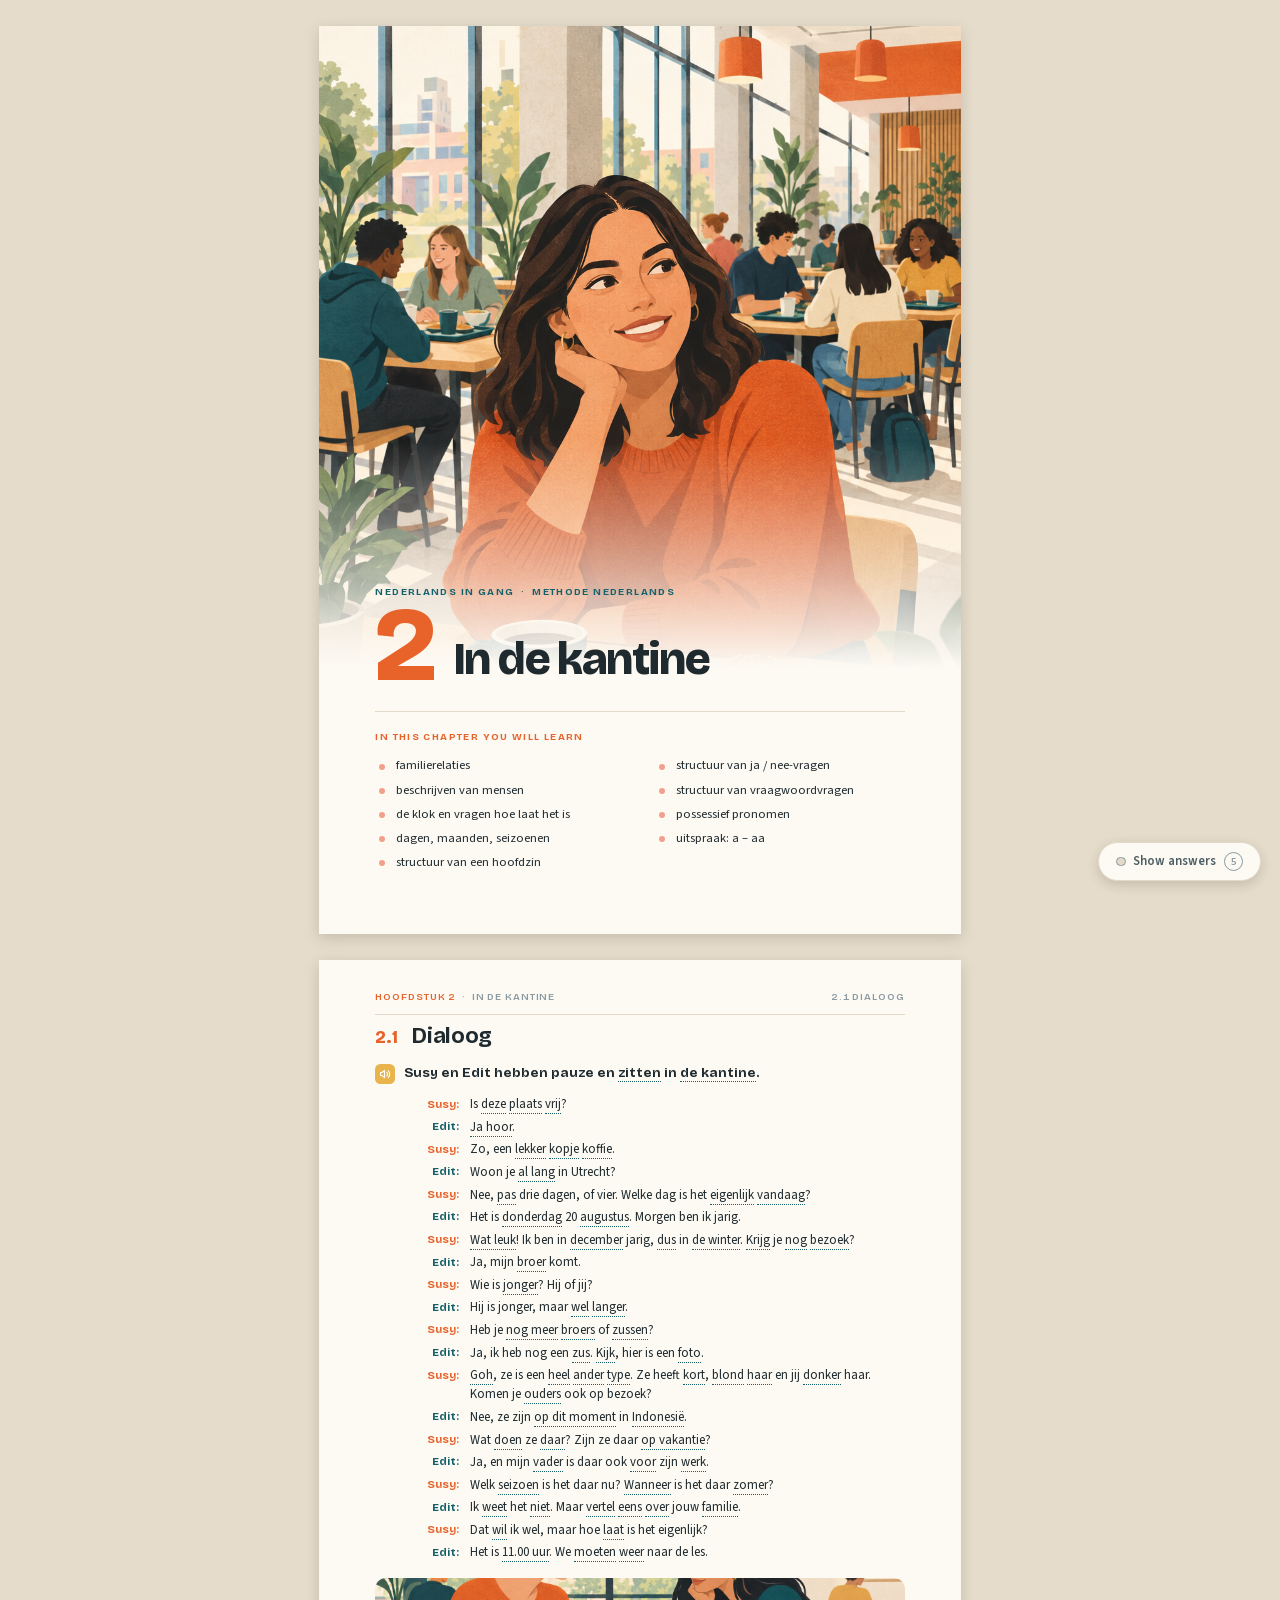
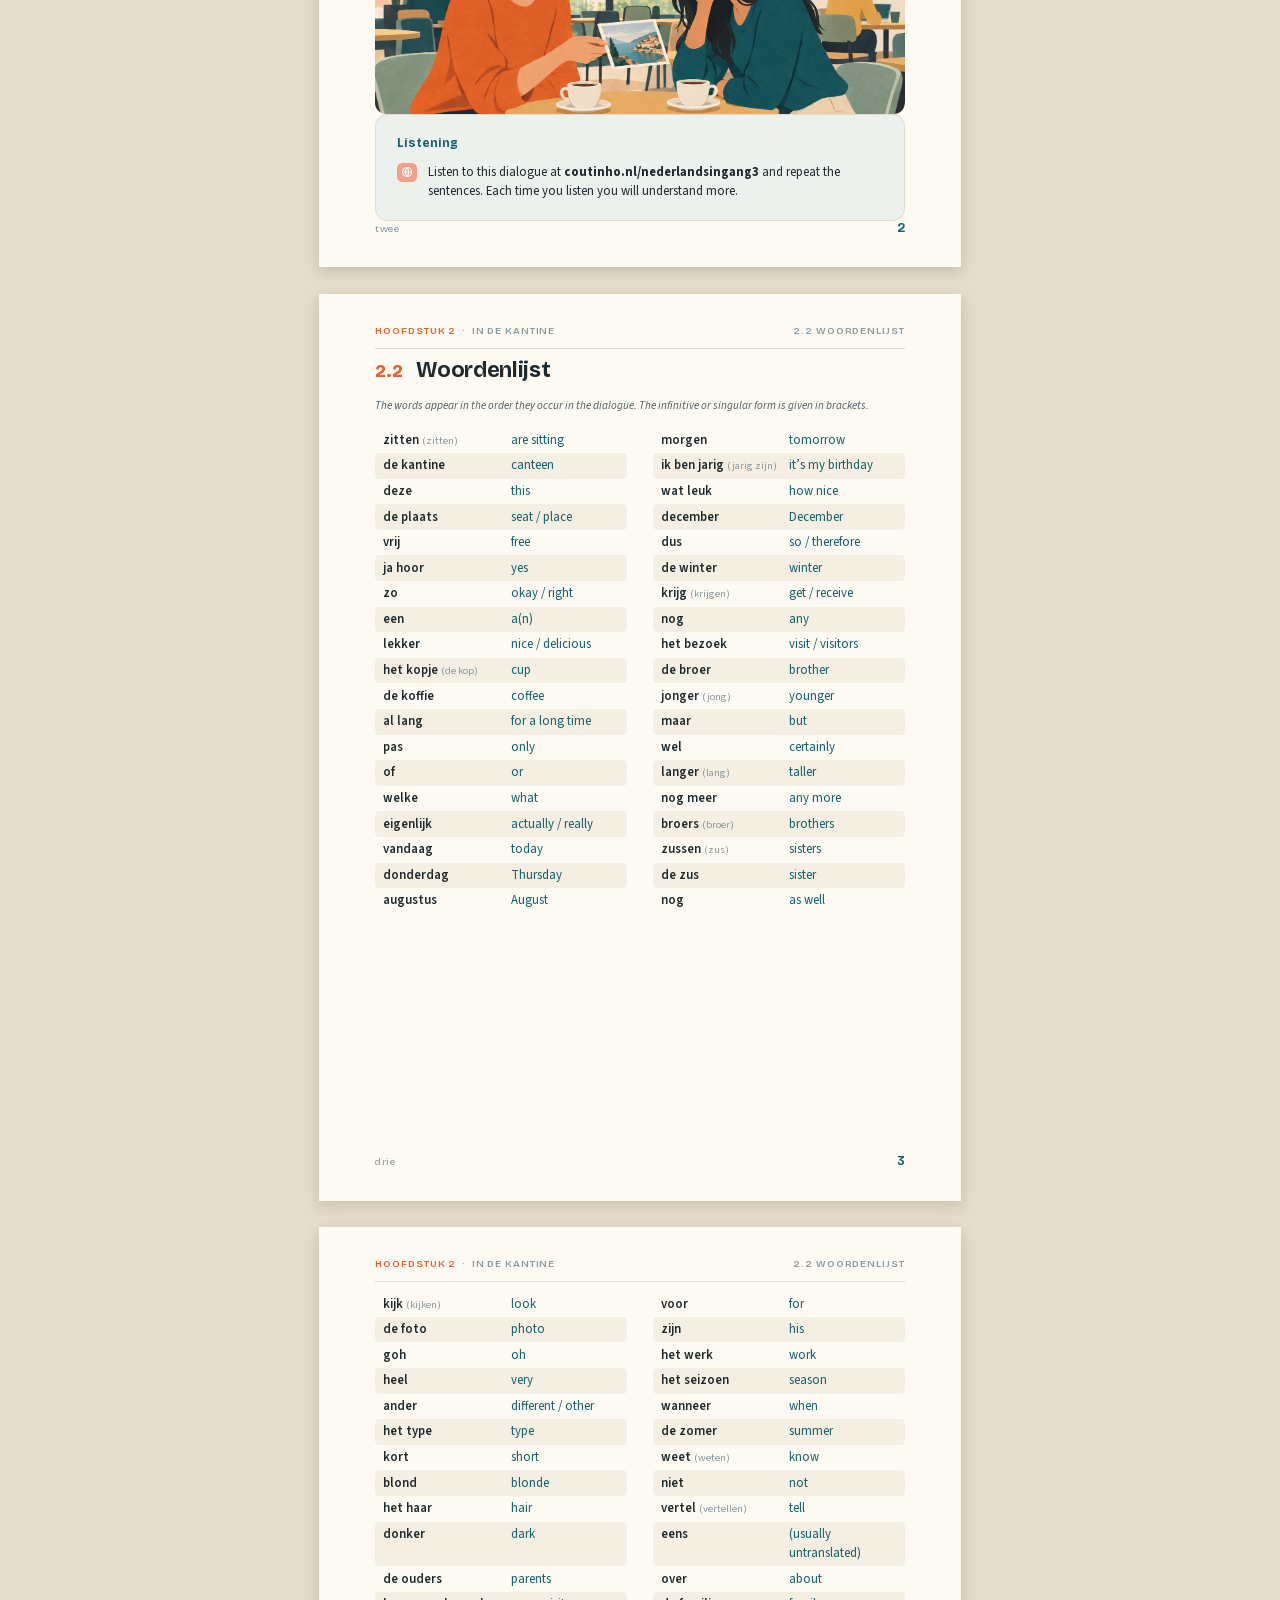
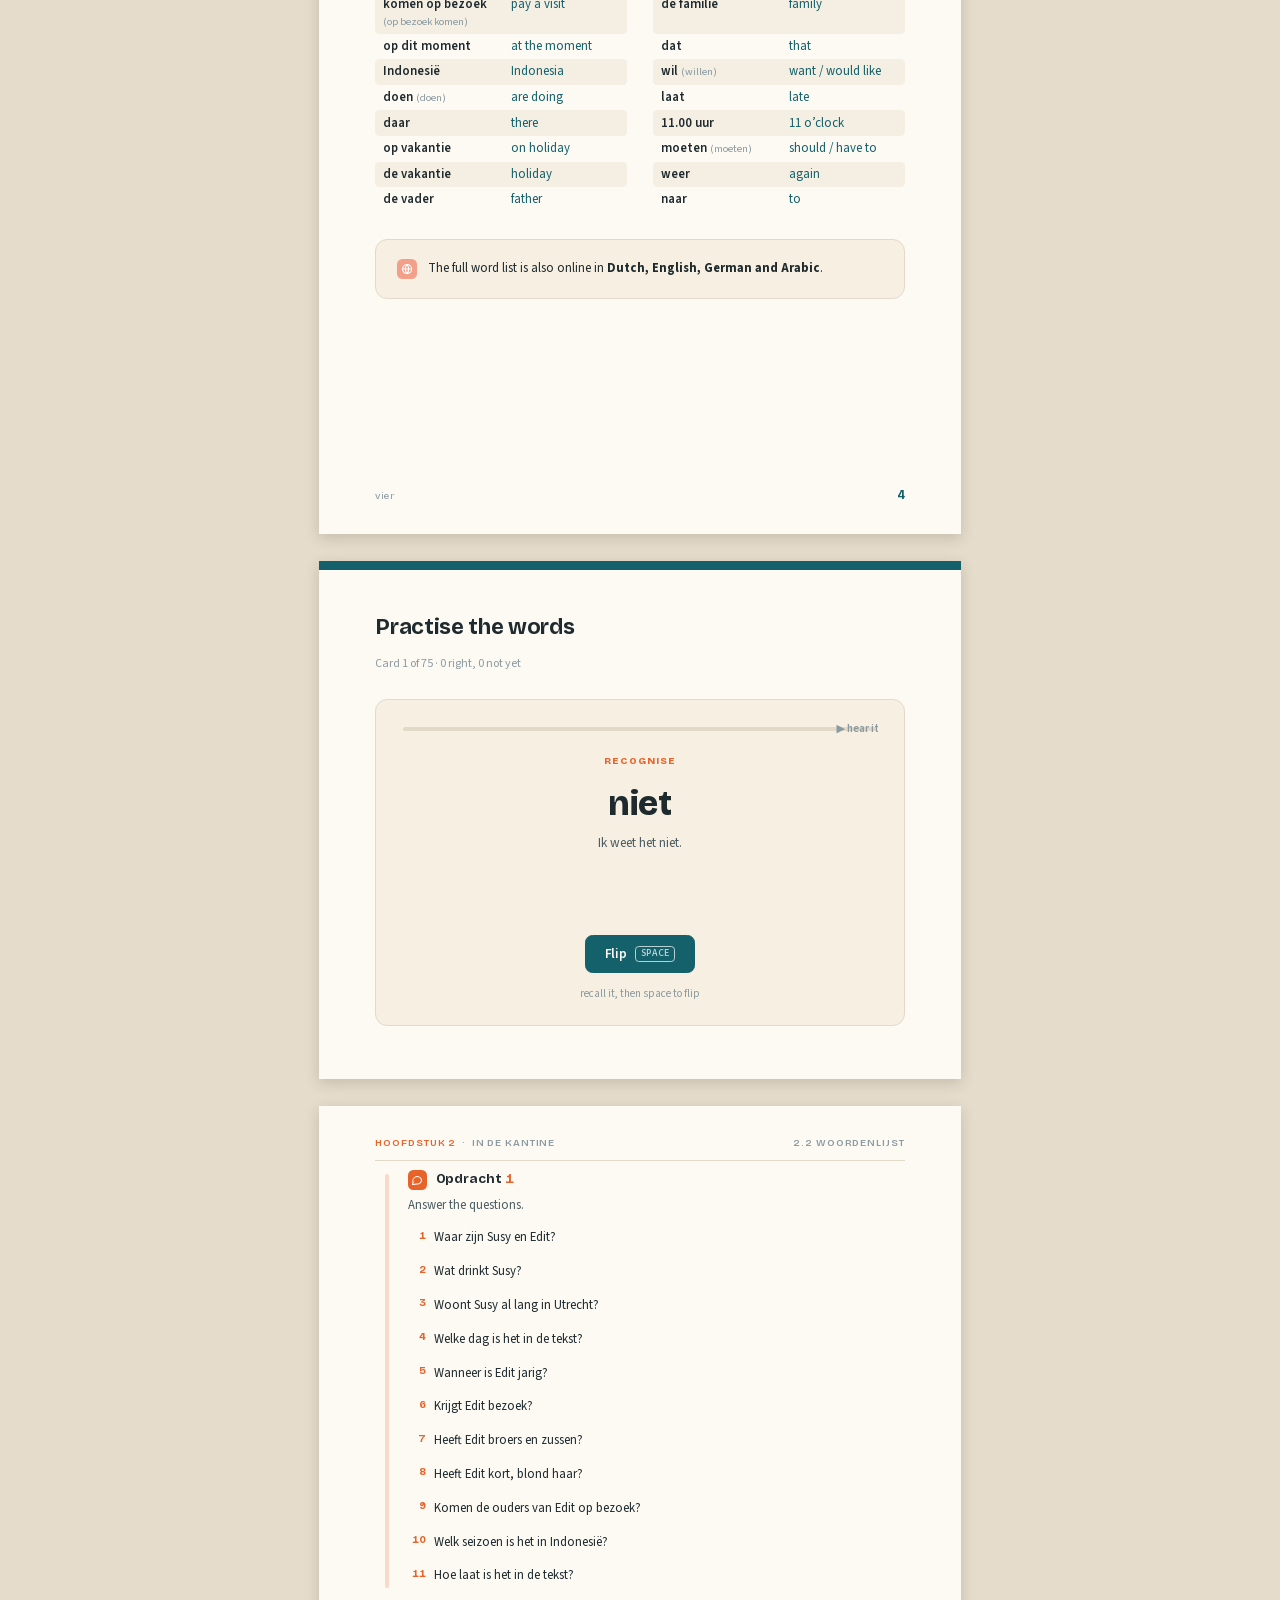
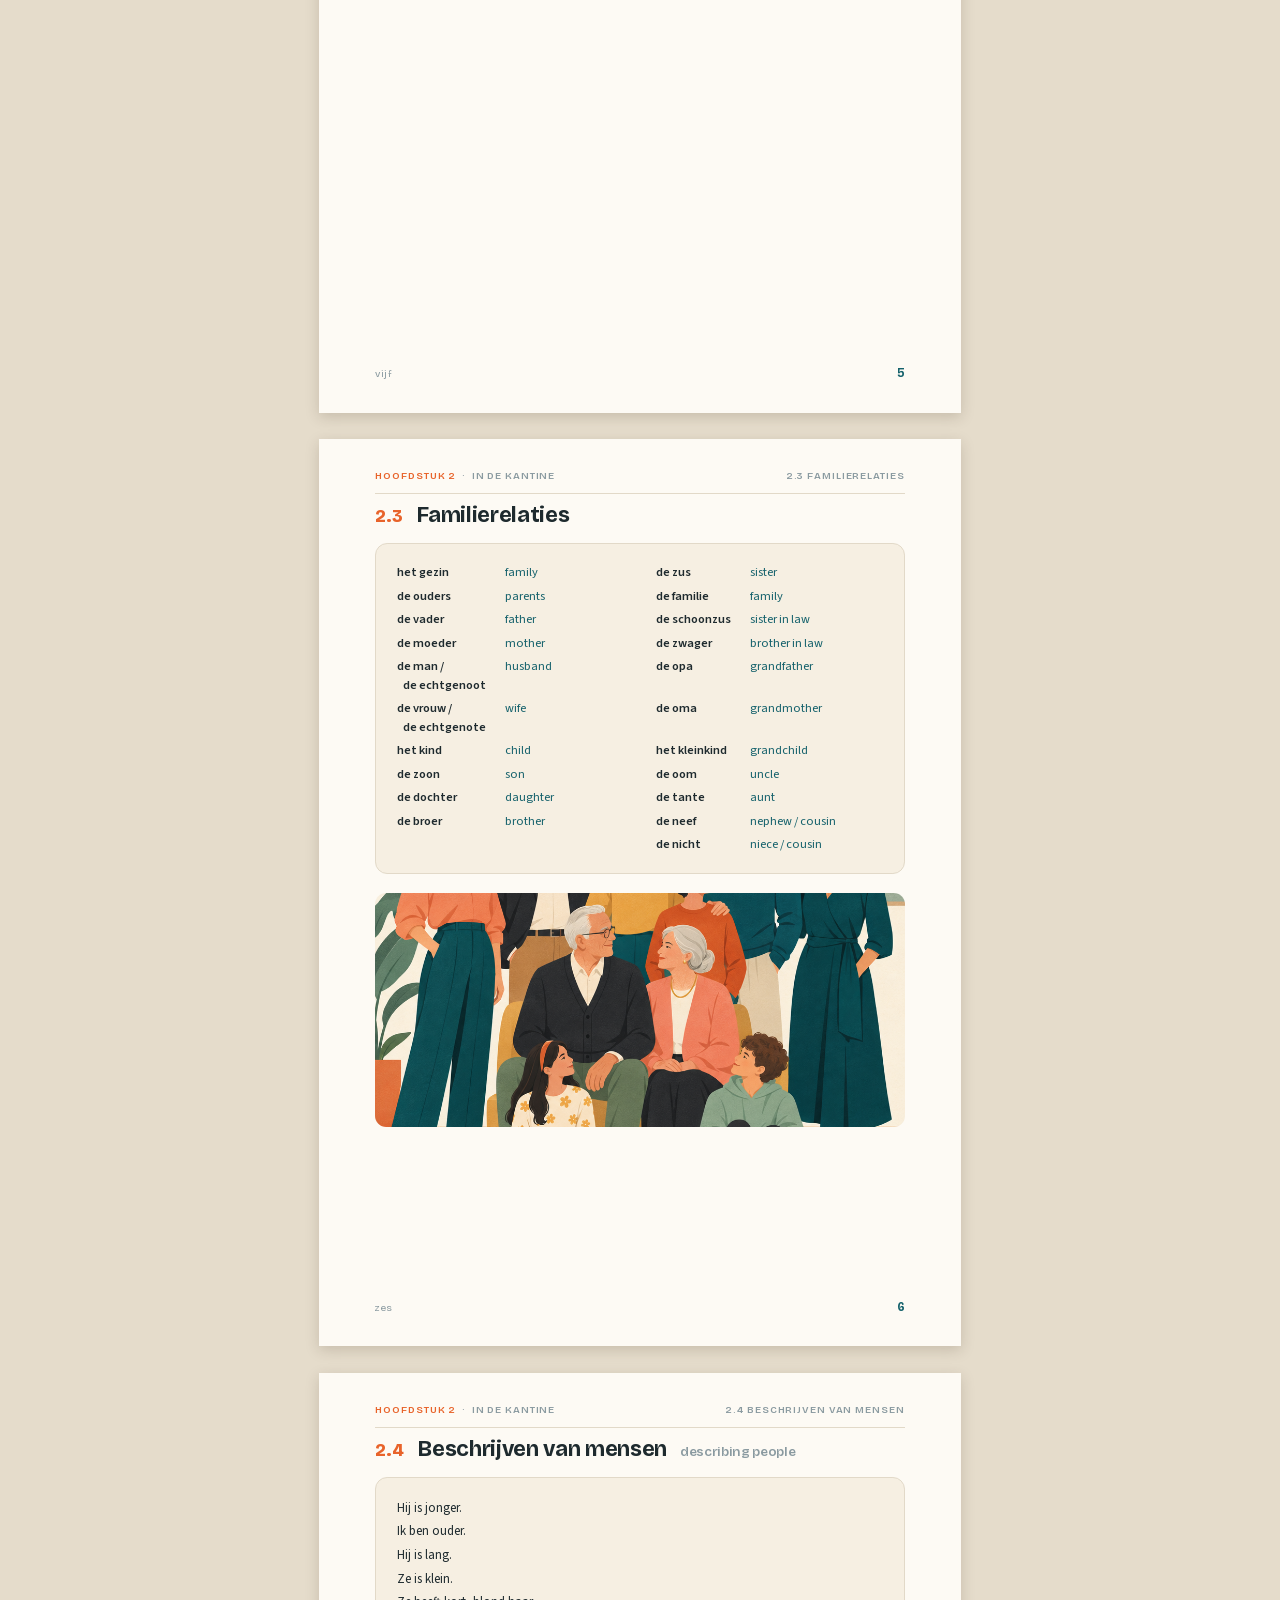
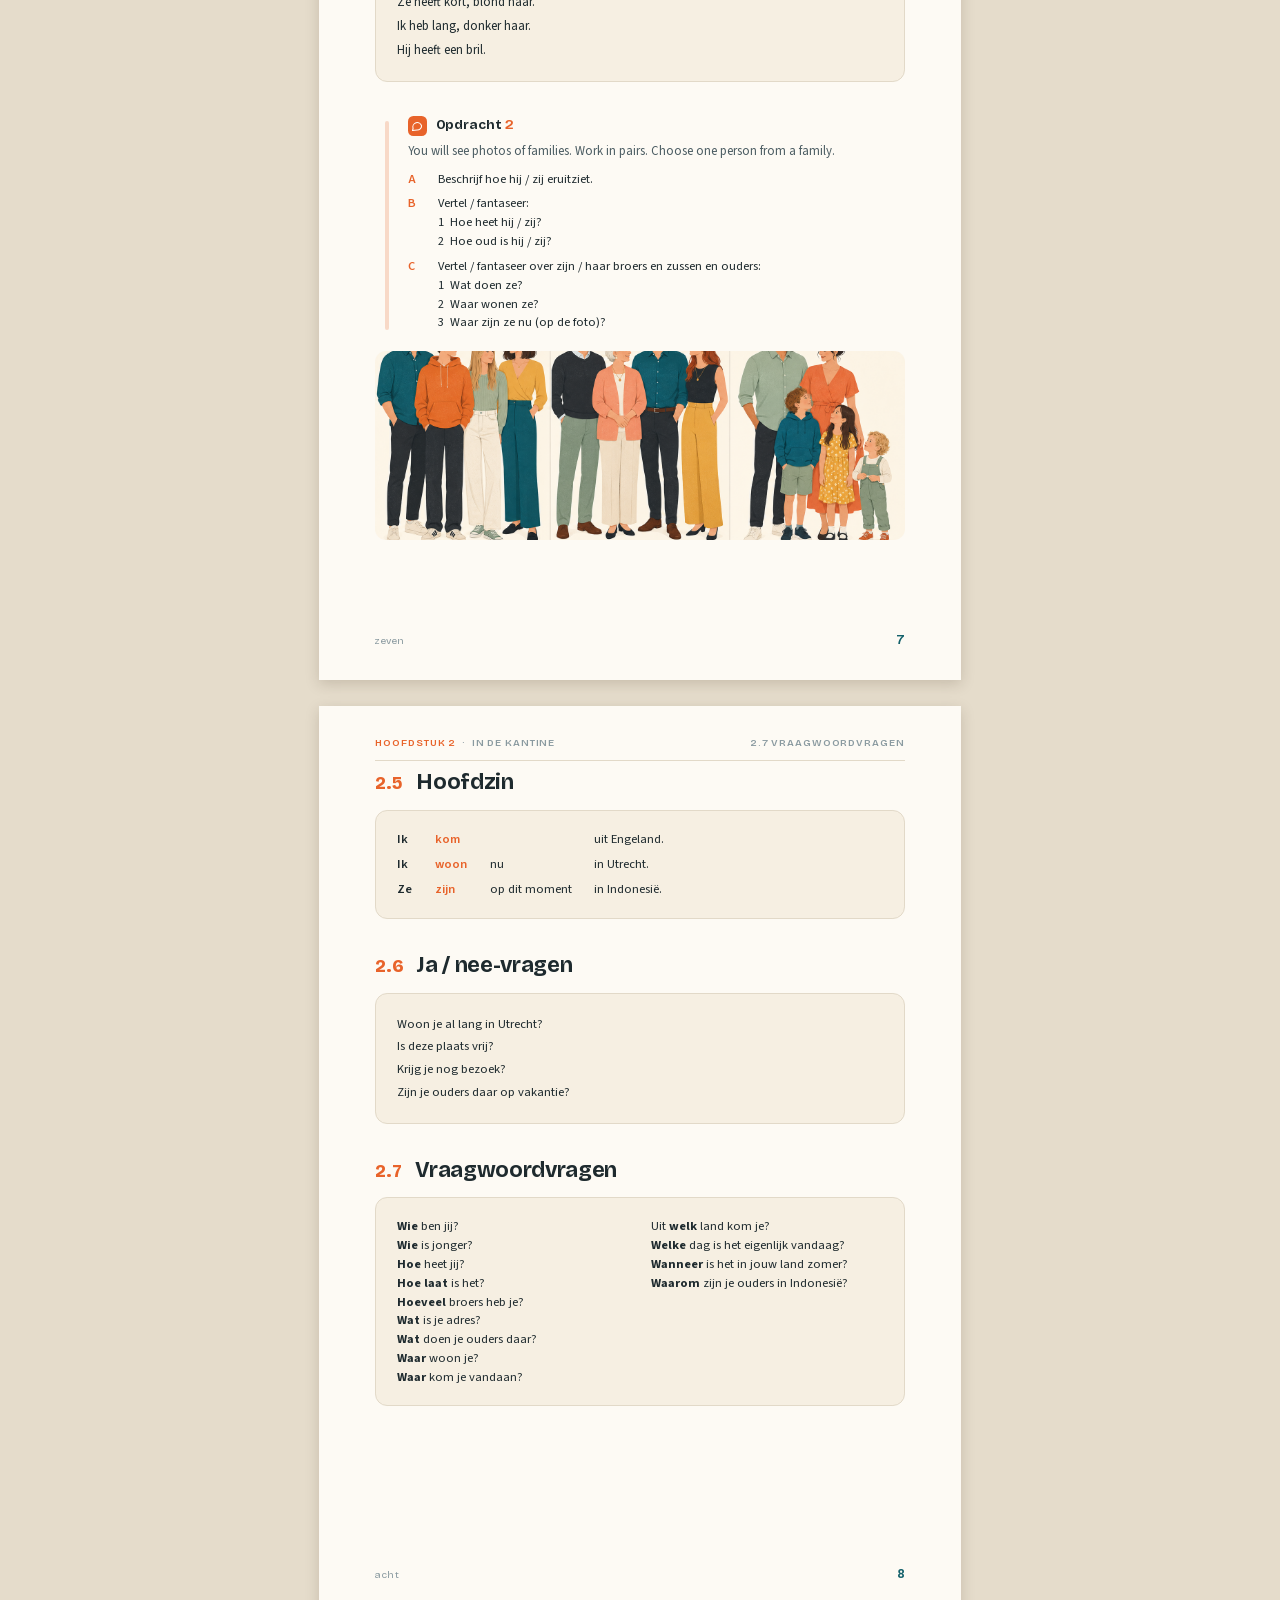
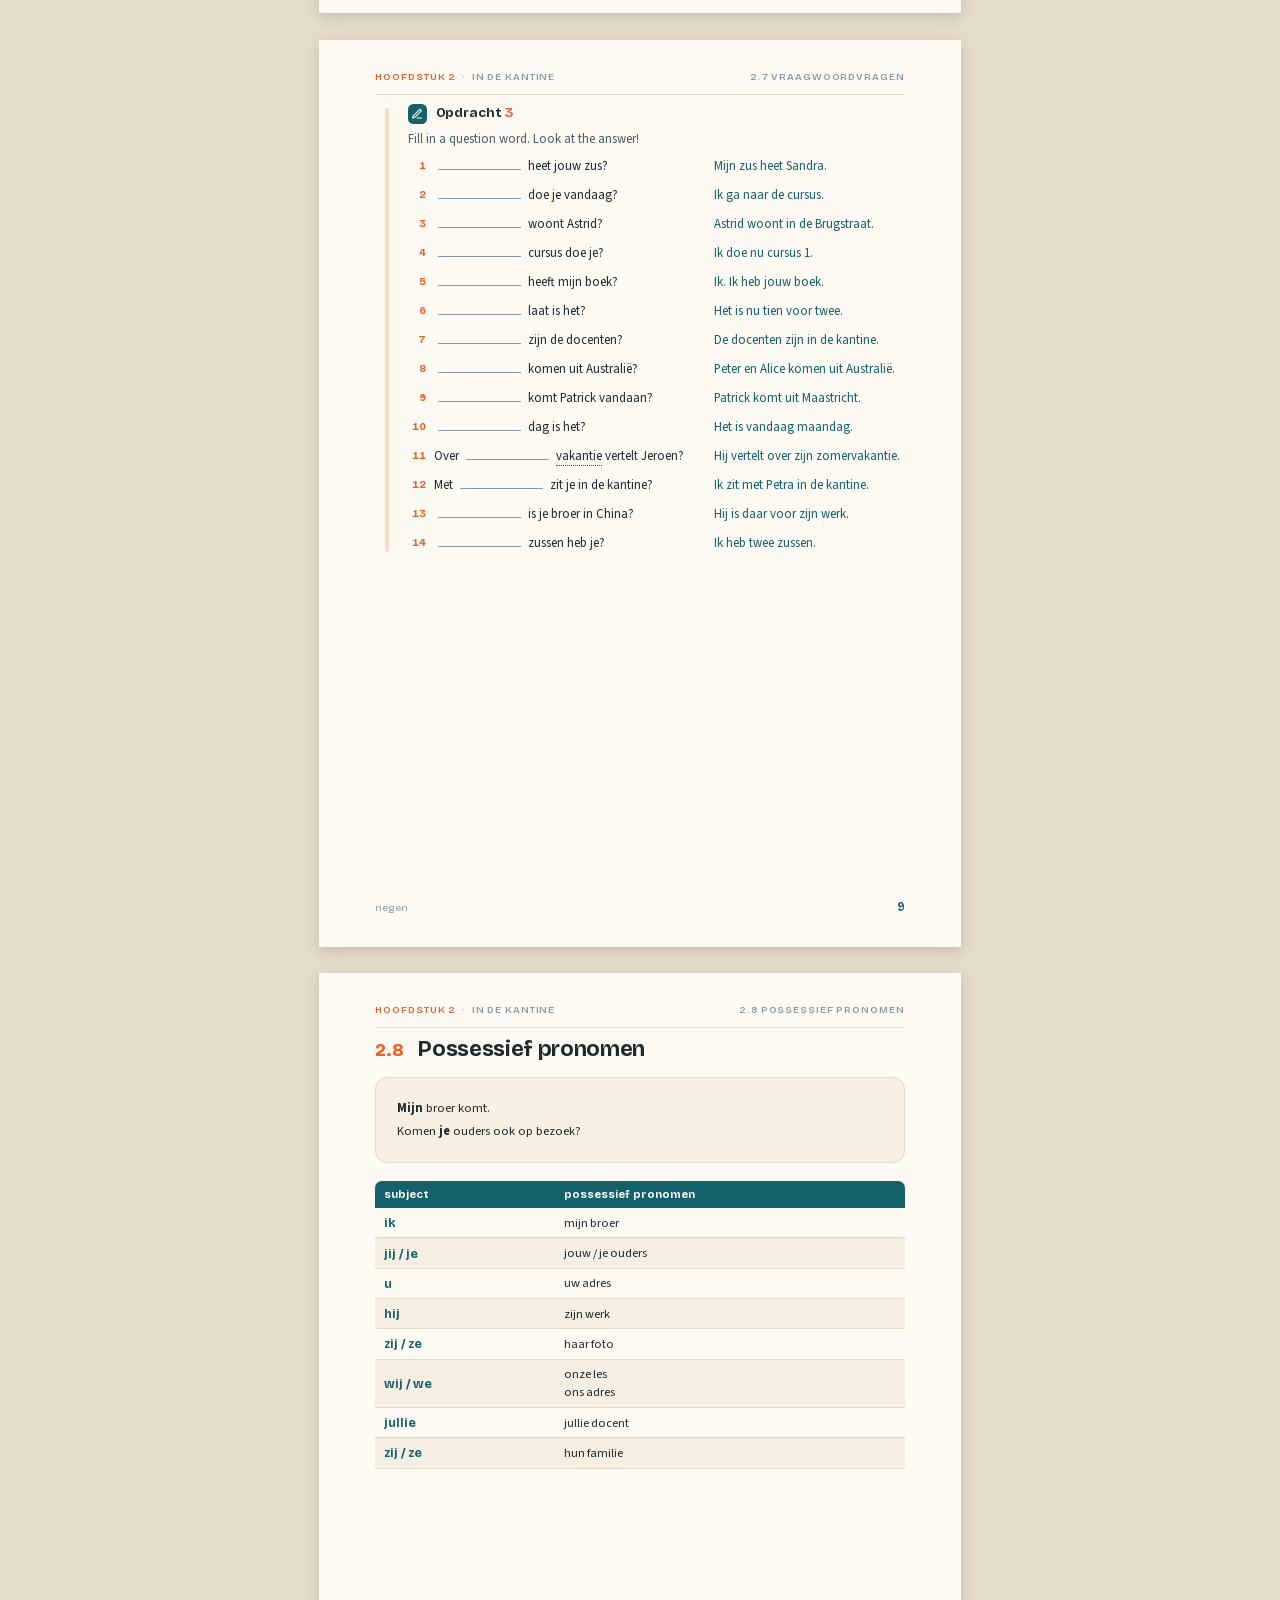
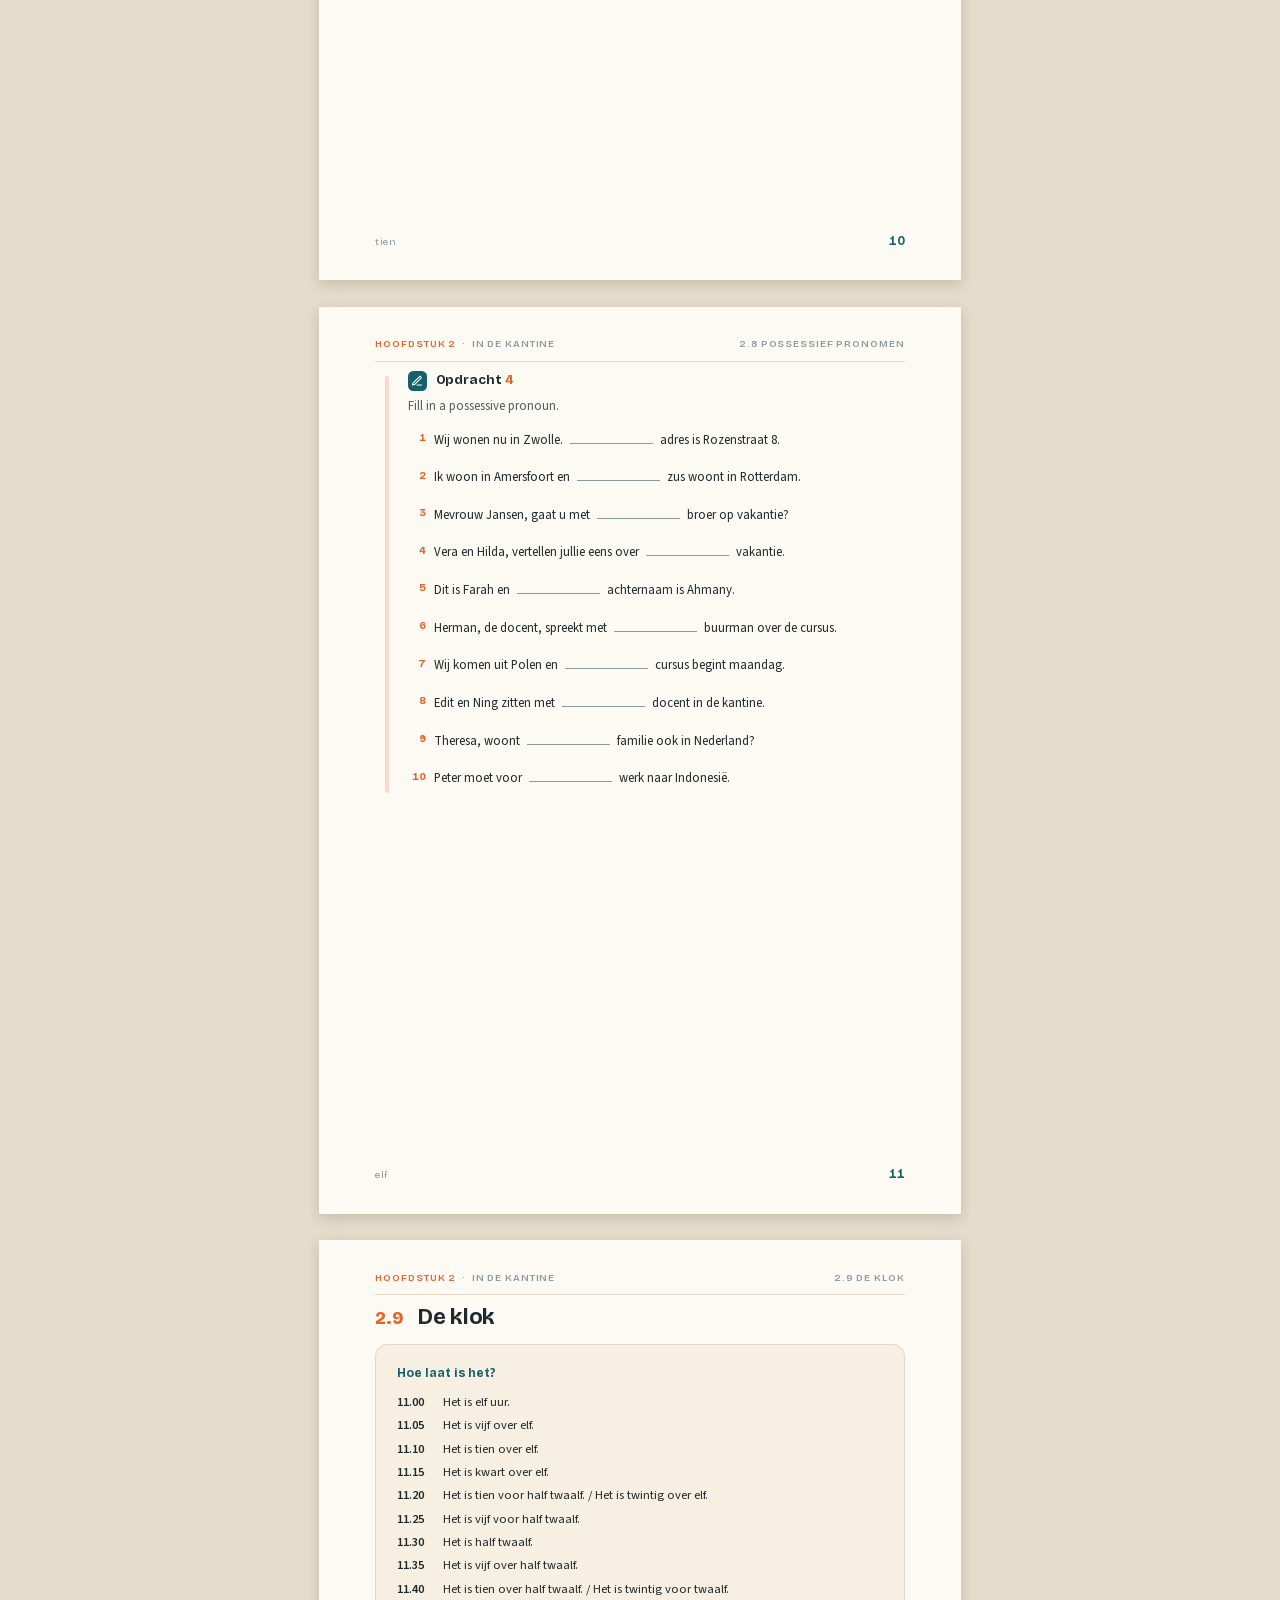
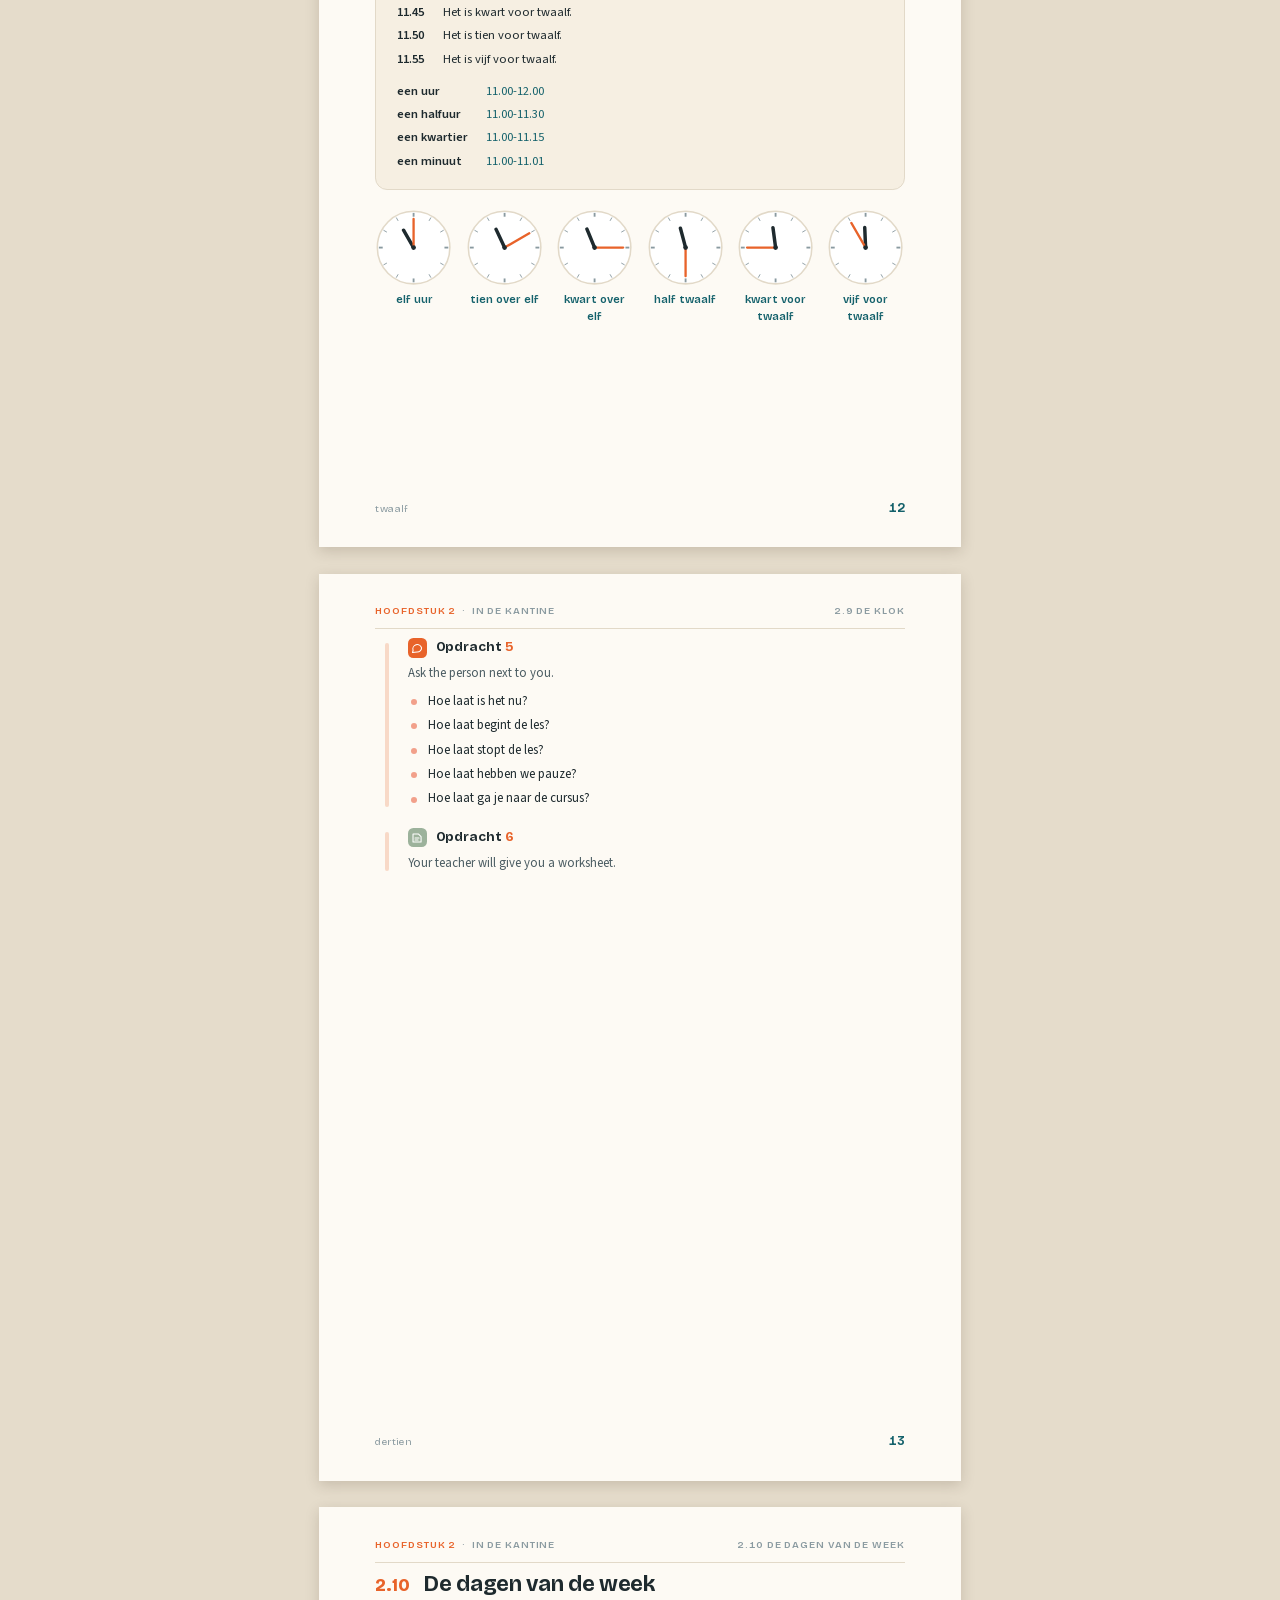
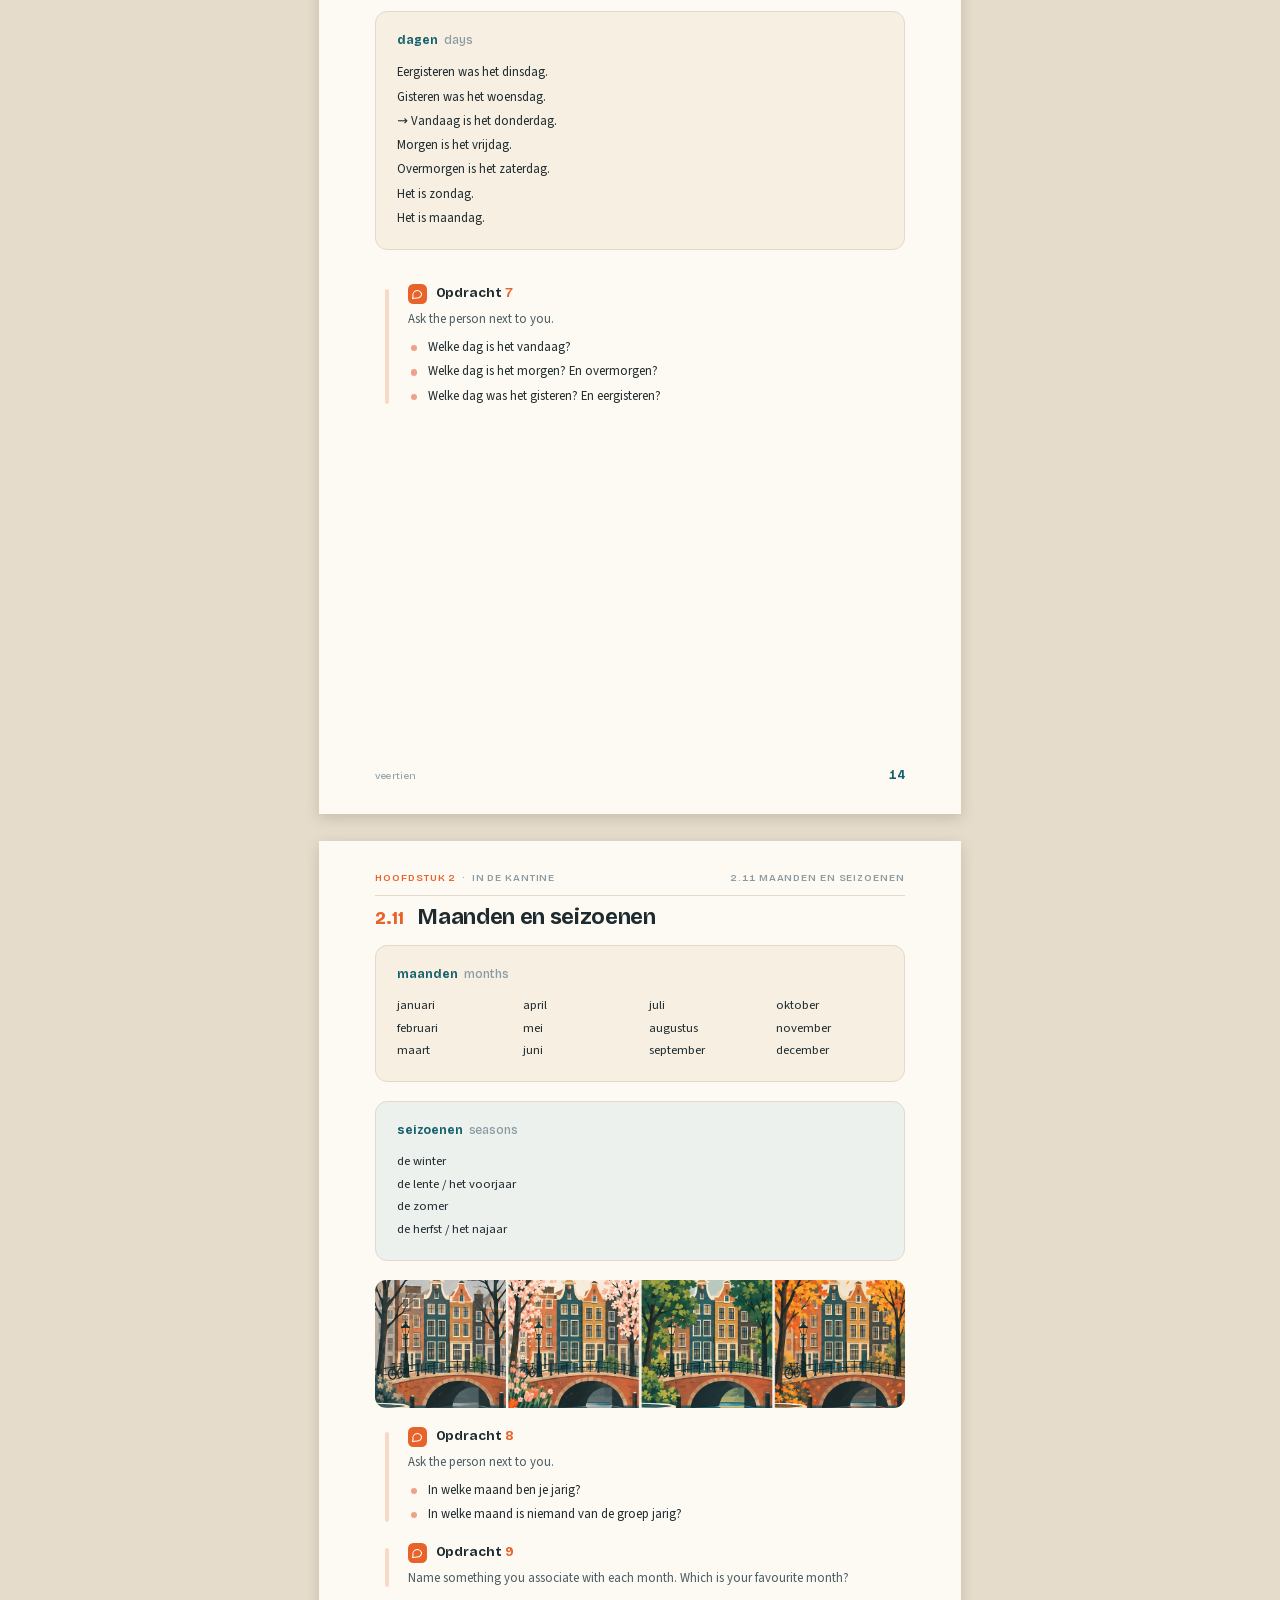
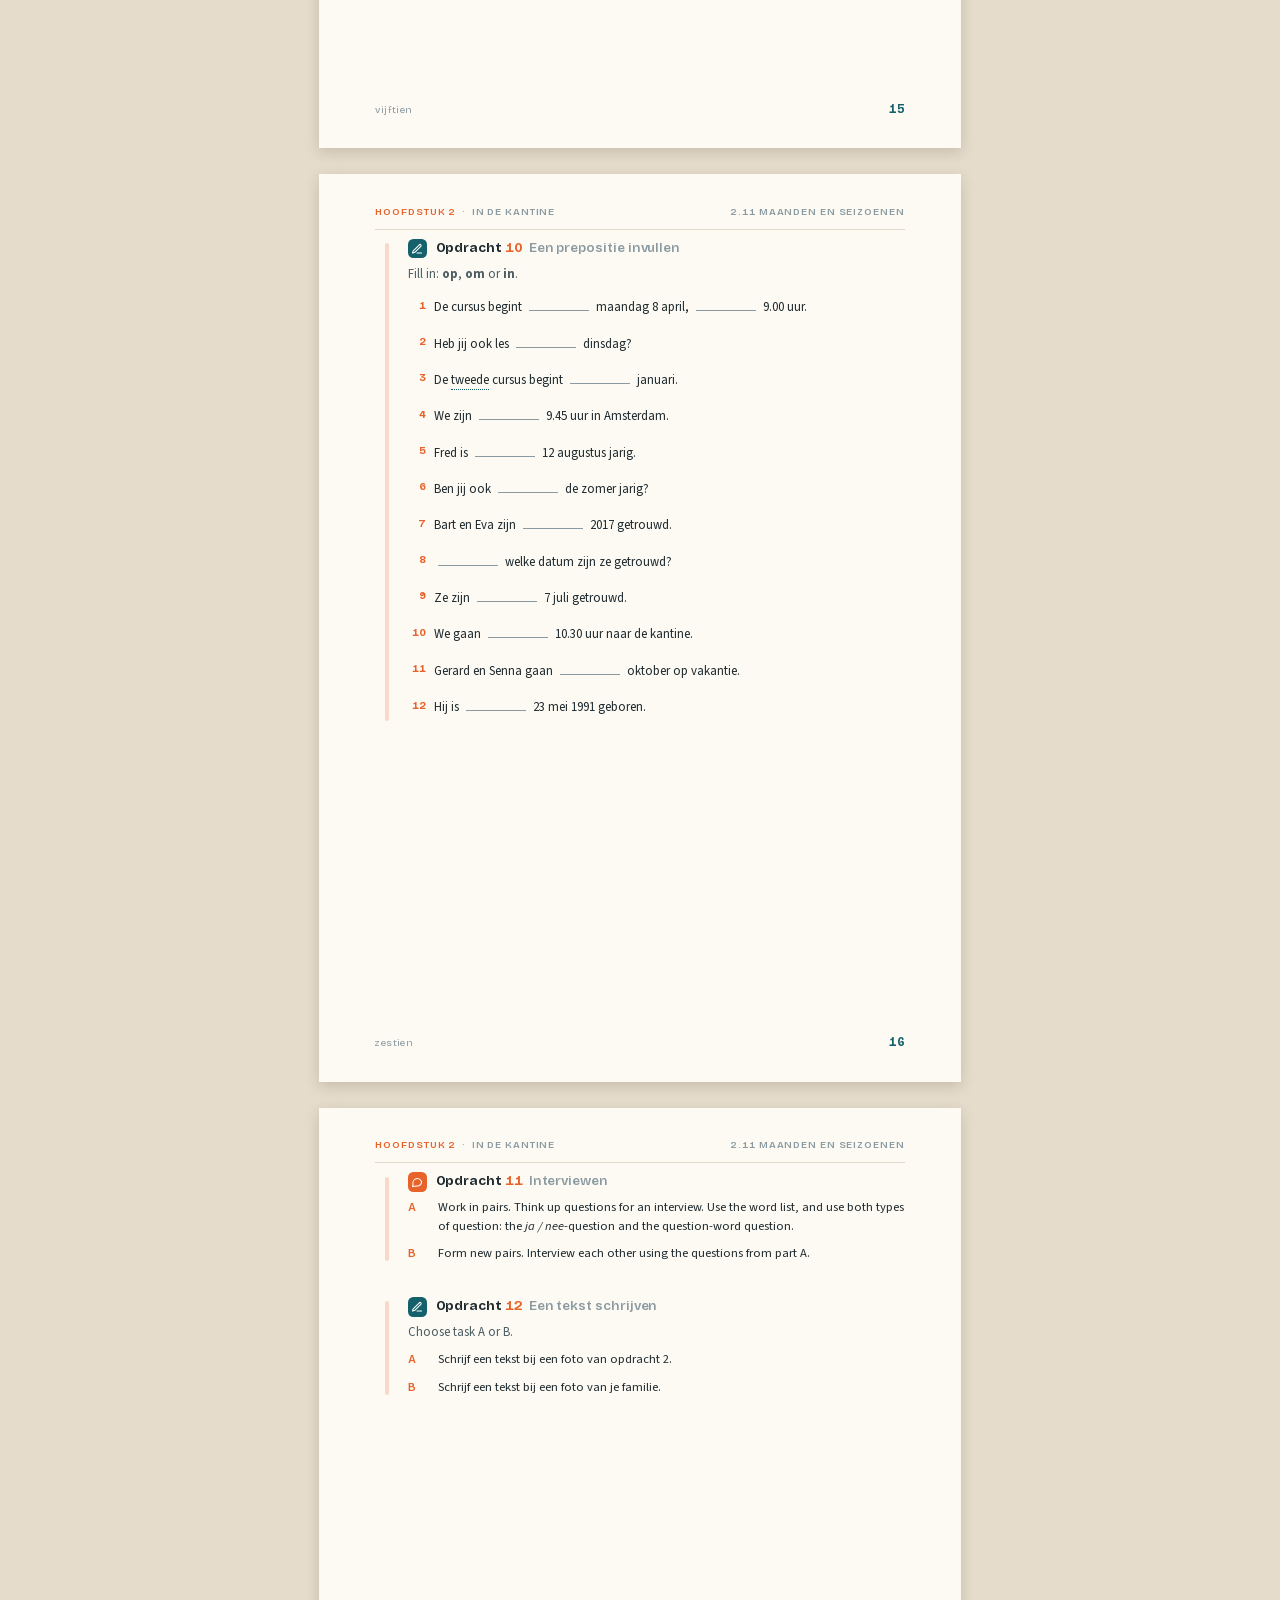
==== book/ch02-in-the-canteen/index.html @ 49acd417 "Revert "Draw a family tree for ch2 2.3 from the chapter's own words" This reverts commit 14bede2adea" ====
<meta charset="utf-8"><meta name="viewport" content="width=device-width, initial-scale=1"><title>Nederlands in gang — Hoofdstuk 2: In de kantine</title><link rel="stylesheet" href="../shared/style.css"><section class="page bleed" data-nogloss>
<img src="art/opener.png" style="position:absolute;inset:0;width:100%;height:100%;
     object-fit:cover;object-position:50% 26%">
<div style="position:absolute;left:0;right:0;bottom:0;height:130mm;
     background:linear-gradient(180deg,rgba(253,250,244,0) 0%,rgba(253,250,244,.55) 26%,rgba(253,250,244,1) 46%)"></div>
<div style="position:absolute;left:0;right:0;bottom:0;padding:0 15mm 15mm">
  <div class="kicker" style="color:var(--teal);margin-bottom:2.5mm">Nederlands in gang &nbsp;·&nbsp; Methode Nederlands</div>
  <div style="display:flex;align-items:flex-end;gap:6mm;margin-bottom:7mm">
    <div style="font-family:var(--disp);font-size:78pt;font-weight:800;color:var(--orange);
                line-height:.72;letter-spacing:-.06em">2</div>
    <div style="font-family:var(--disp);font-size:34pt;font-weight:800;letter-spacing:-.035em;
                line-height:.88;color:var(--ink);padding-bottom:1mm">In de kantine</div>
  </div>
  <div style="height:.7pt;background:var(--rule);margin-bottom:5mm"></div>
  <div class="kicker" style="margin-bottom:3mm">In this chapter you will learn</div>
  <div style="display:grid;grid-template-columns:1fr 1fr;gap:0 8mm">
    <ul class="bullet" style="font-size:9.4pt"><li>familierelaties</li><li>beschrijven van mensen</li><li>de klok en vragen hoe laat het is</li><li>dagen, maanden, seizoenen</li><li>structuur van een hoofdzin</li></ul>
    <ul class="bullet" style="font-size:9.4pt"><li>structuur van ja / nee-vragen</li><li>structuur van vraagwoordvragen</li><li>possessief pronomen</li><li>uitspraak: a – aa</li></ul>
  </div>
</div></section><section class="page "><div class="rh"><span><span class="chap">Hoofdstuk 2</span> &nbsp;·&nbsp; In de kantine</span><span>2.1 Dialoog</span></div><div class="keep" data-keep="dialoog-2.1">
<h2 class="sec"><span class="num">2.1</span> Dialoog</h2>
<div style="display:flex;align-items:center;gap:2.4mm;margin-bottom:3mm">
  <a class="icon i-audio play" href="audio/dialoog.mp3" data-src="audio/dialoog.mp3" aria-label="Susy en Edit in de kantine"><svg viewBox="0 0 24 24" class="ic-play"><path d="M11 5 6 9H3v6h3l5 4Z"/><path d="M15.5 8.5a5 5 0 0 1 0 7M18.5 5.5a9 9 0 0 1 0 13"/></svg><svg viewBox="0 0 24 24" class="ic-stop"><rect x="6" y="6" width="12" height="12" rx="2"/></svg></a><div style="font-family:var(--disp);font-weight:700;font-size:10pt">Susy en Edit hebben pauze en <span class="gloss" data-en="are sitting">zitten</span> in <span class="gloss" data-en="canteen">de kantine</span>.</div>
</div>
<dl class="dialogue"><dt class=you>Susy:</dt><dd>Is <span class="gloss" data-en="this">deze</span> <span class="gloss" data-en="de plaats · seat / place">plaats</span> <span class="gloss" data-en="free">vrij</span>?</dd><dt>Edit:</dt><dd><span class="gloss" data-en="yes">Ja hoor</span>.</dd><dt class=you>Susy:</dt><dd>Zo, een <span class="gloss" data-en="nice / delicious">lekker</span> <span class="gloss" data-en="het kopje · cup">kopje</span> <span class="gloss" data-en="de koffie · coffee">koffie</span>.</dd><dt>Edit:</dt><dd>Woon je <span class="gloss" data-en="for a long time">al lang</span> in Utrecht?</dd><dt class=you>Susy:</dt><dd>Nee, <span class="gloss" data-en="only">pas</span> drie dagen, of vier. Welke dag is het <span class="gloss" data-en="actually / really">eigenlijk</span> <span class="gloss" data-en="today">vandaag</span>?</dd><dt>Edit:</dt><dd>Het is <span class="gloss" data-en="Thursday">donderdag</span> 20 <span class="gloss" data-en="August">augustus</span>. Morgen ben ik jarig.</dd><dt class=you>Susy:</dt><dd><span class="gloss" data-en="how nice">Wat leuk</span>! Ik ben in <span class="gloss" data-en="December">december</span> jarig, <span class="gloss" data-en="so / therefore">dus</span> in <span class="gloss" data-en="winter">de winter</span>. <span class="gloss" data-en="get / receive">Krijg</span> je <span class="gloss" data-en="any">nog</span> <span class="gloss" data-en="het bezoek · visit / visitors">bezoek</span>?</dd><dt>Edit:</dt><dd>Ja, mijn <span class="gloss" data-en="de broer · brother">broer</span> komt.</dd><dt class=you>Susy:</dt><dd>Wie is <span class="gloss" data-en="younger">jonger</span>? Hij of jij?</dd><dt>Edit:</dt><dd>Hij is jonger, maar <span class="gloss" data-en="certainly">wel</span> <span class="gloss" data-en="taller">langer</span>.</dd><dt class=you>Susy:</dt><dd>Heb je <span class="gloss" data-en="any more">nog meer</span> <span class="gloss" data-en="brothers">broers</span> of <span class="gloss" data-en="sisters">zussen</span>?</dd><dt>Edit:</dt><dd>Ja, ik heb nog een <span class="gloss" data-en="de zus · sister">zus</span>. <span class="gloss" data-en="look">Kijk</span>, hier is een <span class="gloss" data-en="de foto · photo">foto</span>.</dd><dt class=you>Susy:</dt><dd><span class="gloss" data-en="oh">Goh</span>, ze is een <span class="gloss" data-en="very">heel</span> <span class="gloss" data-en="different / other">ander</span> <span class="gloss" data-en="het type · type">type</span>. Ze heeft <span class="gloss" data-en="short">kort</span>, <span class="gloss" data-en="blonde">blond</span> <span class="gloss" data-en="het haar · hair">haar</span> en jij <span class="gloss" data-en="dark">donker</span> haar.<br>Komen je <span class="gloss" data-en="de ouders · parents">ouders</span> ook op bezoek?</dd><dt>Edit:</dt><dd>Nee, ze zijn <span class="gloss" data-en="at the moment">op dit moment</span> in <span class="gloss" data-en="Indonesia">Indonesië</span>.</dd><dt class=you>Susy:</dt><dd>Wat <span class="gloss" data-en="are doing">doen</span> ze <span class="gloss" data-en="there">daar</span>? Zijn ze daar <span class="gloss" data-en="on holiday">op vakantie</span>?</dd><dt>Edit:</dt><dd>Ja, en mijn <span class="gloss" data-en="de vader · father">vader</span> is daar ook <span class="gloss" data-en="for">voor</span> zijn <span class="gloss" data-en="het werk · work">werk</span>.</dd><dt class=you>Susy:</dt><dd>Welk <span class="gloss" data-en="het seizoen · season">seizoen</span> is het daar nu? <span class="gloss" data-en="when">Wanneer</span> is het daar <span class="gloss" data-en="de zomer · summer">zomer</span>?</dd><dt>Edit:</dt><dd>Ik <span class="gloss" data-en="know">weet</span> het <span class="gloss" data-en="not">niet</span>. Maar <span class="gloss" data-en="tell">vertel</span> <span class="gloss" data-en="(usually untranslated)">eens</span> <span class="gloss" data-en="about">over</span> jouw <span class="gloss" data-en="de familie · family">familie</span>.</dd><dt class=you>Susy:</dt><dd>Dat <span class="gloss" data-en="want / would like">wil</span> ik wel, maar hoe <span class="gloss" data-en="late">laat</span> is het eigenlijk?</dd><dt>Edit:</dt><dd>Het is <span class="gloss" data-en="11 o’clock">11.00 uur</span>. We <span class="gloss" data-en="should / have to">moeten</span> <span class="gloss" data-en="again">weer</span> naar de les.</dd></dl></div>
<img src="art/dialoog.png" class="img" style="height:36mm;object-fit:cover;margin-top:4mm">
<div class="card teal"><div class=ct>Listening</div><div style="display:flex;gap:3mm;align-items:flex-start"><span class="icon i-web"><svg viewBox="0 0 24 24"><circle cx="12" cy="12" r="9"/><path d="M3 12h18M12 3a15 15 0 0 1 0 18a15 15 0 0 1 0-18"/></svg></span><div>Listen to this dialogue at <b>coutinho.nl/nederlandsingang3</b> and repeat the sentences. Each time you listen you will understand more.</div></div></div><div class="pf"><span class="w">twee</span><span class="n">2</span></div></section><section class="page "><div class="rh"><span><span class="chap">Hoofdstuk 2</span> &nbsp;·&nbsp; In de kantine</span><span>2.2 Woordenlijst</span></div><div class="keep" data-keep="woordenlijst-a">
<h2 class="sec"><span class="num">2.2</span> Woordenlijst</h2>
<div class="note" style="margin-bottom:3.5mm">The words appear in the order they occur in the dialogue.
The infinitive or singular form is given in brackets.</div>
<div class="vocab" style="grid-template-rows:repeat(19,auto)"><div class="row"><div class="d">zitten <small>(zitten)</small></div><div class="e">are sitting</div></div><div class="row alt"><div class="d">de kantine</div><div class="e">canteen</div></div><div class="row"><div class="d">deze</div><div class="e">this</div></div><div class="row alt"><div class="d">de plaats</div><div class="e">seat / place</div></div><div class="row"><div class="d">vrij</div><div class="e">free</div></div><div class="row alt"><div class="d">ja hoor</div><div class="e">yes</div></div><div class="row"><div class="d">zo</div><div class="e">okay / right</div></div><div class="row alt"><div class="d">een</div><div class="e">a(n)</div></div><div class="row"><div class="d">lekker</div><div class="e">nice / delicious</div></div><div class="row alt"><div class="d">het kopje <small>(de kop)</small></div><div class="e">cup</div></div><div class="row"><div class="d">de koffie</div><div class="e">coffee</div></div><div class="row alt"><div class="d">al lang</div><div class="e">for a long time</div></div><div class="row"><div class="d">pas</div><div class="e">only</div></div><div class="row alt"><div class="d">of</div><div class="e">or</div></div><div class="row"><div class="d">welke</div><div class="e">what</div></div><div class="row alt"><div class="d">eigenlijk</div><div class="e">actually / really</div></div><div class="row"><div class="d">vandaag</div><div class="e">today</div></div><div class="row alt"><div class="d">donderdag</div><div class="e">Thursday</div></div><div class="row"><div class="d">augustus</div><div class="e">August</div></div><div class="row"><div class="d">morgen</div><div class="e">tomorrow</div></div><div class="row alt"><div class="d">ik ben jarig <small>(jarig zijn)</small></div><div class="e">it’s my birthday</div></div><div class="row"><div class="d">wat leuk</div><div class="e">how nice</div></div><div class="row alt"><div class="d">december</div><div class="e">December</div></div><div class="row"><div class="d">dus</div><div class="e">so / therefore</div></div><div class="row alt"><div class="d">de winter</div><div class="e">winter</div></div><div class="row"><div class="d">krijg <small>(krijgen)</small></div><div class="e">get / receive</div></div><div class="row alt"><div class="d">nog</div><div class="e">any</div></div><div class="row"><div class="d">het bezoek</div><div class="e">visit / visitors</div></div><div class="row alt"><div class="d">de broer</div><div class="e">brother</div></div><div class="row"><div class="d">jonger <small>(jong)</small></div><div class="e">younger</div></div><div class="row alt"><div class="d">maar</div><div class="e">but</div></div><div class="row"><div class="d">wel</div><div class="e">certainly</div></div><div class="row alt"><div class="d">langer <small>(lang)</small></div><div class="e">taller</div></div><div class="row"><div class="d">nog meer</div><div class="e">any more</div></div><div class="row alt"><div class="d">broers <small>(broer)</small></div><div class="e">brothers</div></div><div class="row"><div class="d">zussen <small>(zus)</small></div><div class="e">sisters</div></div><div class="row alt"><div class="d">de zus</div><div class="e">sister</div></div><div class="row"><div class="d">nog</div><div class="e">as well</div></div></div></div><div class="pf"><span class="w">drie</span><span class="n">3</span></div></section><section class="page "><div class="rh"><span><span class="chap">Hoofdstuk 2</span> &nbsp;·&nbsp; In de kantine</span><span>2.2 Woordenlijst</span></div><div class="keep" data-keep="woordenlijst-b"><div class="vocab" style="grid-template-rows:repeat(19,auto)"><div class="row"><div class="d">kijk <small>(kijken)</small></div><div class="e">look</div></div><div class="row alt"><div class="d">de foto</div><div class="e">photo</div></div><div class="row"><div class="d">goh</div><div class="e">oh</div></div><div class="row alt"><div class="d">heel</div><div class="e">very</div></div><div class="row"><div class="d">ander</div><div class="e">different / other</div></div><div class="row alt"><div class="d">het type</div><div class="e">type</div></div><div class="row"><div class="d">kort</div><div class="e">short</div></div><div class="row alt"><div class="d">blond</div><div class="e">blonde</div></div><div class="row"><div class="d">het haar</div><div class="e">hair</div></div><div class="row alt"><div class="d">donker</div><div class="e">dark</div></div><div class="row"><div class="d">de ouders</div><div class="e">parents</div></div><div class="row alt"><div class="d">komen op bezoek <small>(op bezoek komen)</small></div><div class="e">pay a visit</div></div><div class="row"><div class="d">op dit moment</div><div class="e">at the moment</div></div><div class="row alt"><div class="d">Indonesië</div><div class="e">Indonesia</div></div><div class="row"><div class="d">doen <small>(doen)</small></div><div class="e">are doing</div></div><div class="row alt"><div class="d">daar</div><div class="e">there</div></div><div class="row"><div class="d">op vakantie</div><div class="e">on holiday</div></div><div class="row alt"><div class="d">de vakantie</div><div class="e">holiday</div></div><div class="row"><div class="d">de vader</div><div class="e">father</div></div><div class="row"><div class="d">voor</div><div class="e">for</div></div><div class="row alt"><div class="d">zijn</div><div class="e">his</div></div><div class="row"><div class="d">het werk</div><div class="e">work</div></div><div class="row alt"><div class="d">het seizoen</div><div class="e">season</div></div><div class="row"><div class="d">wanneer</div><div class="e">when</div></div><div class="row alt"><div class="d">de zomer</div><div class="e">summer</div></div><div class="row"><div class="d">weet <small>(weten)</small></div><div class="e">know</div></div><div class="row alt"><div class="d">niet</div><div class="e">not</div></div><div class="row"><div class="d">vertel <small>(vertellen)</small></div><div class="e">tell</div></div><div class="row alt"><div class="d">eens</div><div class="e">(usually untranslated)</div></div><div class="row"><div class="d">over</div><div class="e">about</div></div><div class="row alt"><div class="d">de familie</div><div class="e">family</div></div><div class="row"><div class="d">dat</div><div class="e">that</div></div><div class="row alt"><div class="d">wil <small>(willen)</small></div><div class="e">want / would like</div></div><div class="row"><div class="d">laat</div><div class="e">late</div></div><div class="row alt"><div class="d">11.00 uur</div><div class="e">11 o’clock</div></div><div class="row"><div class="d">moeten <small>(moeten)</small></div><div class="e">should / have to</div></div><div class="row alt"><div class="d">weer</div><div class="e">again</div></div><div class="row"><div class="d">naar</div><div class="e">to</div></div></div>
<div class="sp2"></div>
<div class="card "><div style="display:flex;gap:3mm;align-items:flex-start"><span class="icon i-web"><svg viewBox="0 0 24 24"><circle cx="12" cy="12" r="9"/><path d="M3 12h18M12 3a15 15 0 0 1 0 18a15 15 0 0 1 0-18"/></svg></span><div>The full word list is also online in <b>Dutch, English, German and Arabic</b>.</div></div></div></div><div class="pf"><span class="w">vier</span><span class="n">4</span></div></section><div id="nl-deck"></div><section class="page "><div class="rh"><span><span class="chap">Hoofdstuk 2</span> &nbsp;·&nbsp; In de kantine</span><span>2.2 Woordenlijst</span></div><div class="keep" data-keep="opdracht-1"><div class="task" data-opdracht="1"><div class="oh"><span class="icon i-speak"><svg viewBox="0 0 24 24"><path d="M21 11.5a8.4 8.4 0 0 1-9 8.4L3 21l1.1-4.3A8.4 8.4 0 1 1 21 11.5Z"/></svg></span><div class="ttl">Opdracht <span>1</span></div></div><div class=ins>Answer the questions.</div><ol class="items" style="line-height:2.2"><li>Waar zijn Susy en Edit?</li><li>Wat drinkt Susy?</li><li>Woont Susy al lang in Utrecht?</li><li>Welke dag is het in de tekst?</li><li>Wanneer is Edit jarig?</li><li>Krijgt Edit bezoek?</li><li>Heeft Edit broers en zussen?</li><li>Heeft Edit kort, blond haar?</li><li>Komen de ouders van Edit op bezoek?</li><li>Welk seizoen is het in Indonesië?</li><li>Hoe laat is het in de tekst?</li></ol></div></div><div class="pf"><span class="w">vijf</span><span class="n">5</span></div></section><section class="page "><div class="rh"><span><span class="chap">Hoofdstuk 2</span> &nbsp;·&nbsp; In de kantine</span><span>2.3 Familierelaties</span></div><div class="keep" data-keep="familie-2.3">
<h2 class="sec"><span class="num">2.3</span> Familierelaties</h2>
<div class="card "><div style="display:grid;grid-template-columns:auto 1fr auto 1fr;gap:1.3mm 5mm;font-size:9.3pt"><div class="dutch">het gezin</div><div style="color:var(--teal)">family</div><div class="dutch">de zus</div><div style="color:var(--teal)">sister</div><div class="dutch">de ouders</div><div style="color:var(--teal)">parents</div><div class="dutch">de familie</div><div style="color:var(--teal)">family</div><div class="dutch">de vader</div><div style="color:var(--teal)">father</div><div class="dutch">de schoonzus</div><div style="color:var(--teal)">sister in law</div><div class="dutch">de moeder</div><div style="color:var(--teal)">mother</div><div class="dutch">de zwager</div><div style="color:var(--teal)">brother in law</div><div class="dutch">de man /<br>&nbsp;&nbsp;&nbsp;de echtgenoot</div><div style="color:var(--teal)">husband</div><div class="dutch">de opa</div><div style="color:var(--teal)">grandfather</div><div class="dutch">de vrouw /<br>&nbsp;&nbsp;&nbsp;de echtgenote</div><div style="color:var(--teal)">wife</div><div class="dutch">de oma</div><div style="color:var(--teal)">grandmother</div><div class="dutch">het kind</div><div style="color:var(--teal)">child</div><div class="dutch">het kleinkind</div><div style="color:var(--teal)">grandchild</div><div class="dutch">de zoon</div><div style="color:var(--teal)">son</div><div class="dutch">de oom</div><div style="color:var(--teal)">uncle</div><div class="dutch">de dochter</div><div style="color:var(--teal)">daughter</div><div class="dutch">de tante</div><div style="color:var(--teal)">aunt</div><div class="dutch">de broer</div><div style="color:var(--teal)">brother</div><div class="dutch">de neef</div><div style="color:var(--teal)">nephew / cousin</div><div class="dutch"></div><div style="color:var(--teal)"></div><div class="dutch">de nicht</div><div style="color:var(--teal)">niece / cousin</div></div></div>
<img src="art/familie.png" class="img" style="height:62mm;object-fit:cover;margin-top:2mm"></div><div class="pf"><span class="w">zes</span><span class="n">6</span></div></section><section class="page "><div class="rh"><span><span class="chap">Hoofdstuk 2</span> &nbsp;·&nbsp; In de kantine</span><span>2.4 Beschrijven van mensen</span></div>
<h2 class="sec"><span class="num">2.4</span> Beschrijven van mensen
  <span style="font-size:10pt;color:var(--ink-faint);font-weight:600">describing people</span></h2>
<div class="card "><div style="font-size:9.6pt;line-height:1.85">Hij is jonger.<br>Ik ben ouder.<br>Hij is lang.<br>Ze is klein.<br>Ze heeft kort, blond haar.<br>Ik heb lang, donker haar.<br>Hij heeft een bril.</div></div>
<div class="sp"></div>
<div class="task" data-opdracht="2"><div class="oh"><span class="icon i-speak"><svg viewBox="0 0 24 24"><path d="M21 11.5a8.4 8.4 0 0 1-9 8.4L3 21l1.1-4.3A8.4 8.4 0 1 1 21 11.5Z"/></svg></span><div class="ttl">Opdracht <span>2</span></div></div><div class=ins>You will see photos of families. Work in pairs. Choose one person from a family.</div><div style="display:grid;grid-template-columns:6mm 1fr;gap:1.6mm 2mm;font-size:9.4pt"><div class="dutch" style="color:var(--orange)">A</div><div>Beschrijf hoe hij / zij eruitziet.</div><div class="dutch" style="color:var(--orange)">B</div><div>Vertel / fantaseer:<br>1&nbsp; Hoe heet hij / zij?<br>2&nbsp; Hoe oud is hij / zij?</div><div class="dutch" style="color:var(--orange)">C</div><div>Vertel / fantaseer over zijn / haar broers en zussen en ouders:<br>1&nbsp; Wat doen ze?<br>2&nbsp; Waar wonen ze?<br>3&nbsp; Waar zijn ze nu (op de foto)?</div></div></div>
<img src="art/gezinnen.png" class="img" style="height:50mm;object-fit:cover;margin-top:3mm"><div class="pf"><span class="w">zeven</span><span class="n">7</span></div></section><section class="page "><div class="rh"><span><span class="chap">Hoofdstuk 2</span> &nbsp;·&nbsp; In de kantine</span><span>2.7 Vraagwoordvragen</span></div>
<h2 class="sec"><span class="num">2.5</span> Hoofdzin</h2>
<div class="card "><div style="display:grid;grid-template-columns:auto auto auto 1fr;gap:1.6mm 6mm;font-size:9.5pt"><div class="dutch">Ik</div><div style="color:var(--orange);font-weight:600">kom</div><div></div><div>uit Engeland.</div><div class="dutch">Ik</div><div style="color:var(--orange);font-weight:600">woon</div><div>nu</div><div>in Utrecht.</div><div class="dutch">Ze</div><div style="color:var(--orange);font-weight:600">zijn</div><div>op dit moment</div><div>in Indonesië.</div></div></div>
<div class="sp"></div>
<h2 class="sec"><span class="num">2.6</span> Ja / nee-vragen</h2>
<div class="card "><div style="font-size:9.5pt;line-height:1.8">Woon je al lang in Utrecht?<br>Is deze plaats vrij?<br>Krijg je nog bezoek?<br>Zijn je ouders daar op vakantie?</div></div>
<div class="sp"></div>
<h2 class="sec"><span class="num">2.7</span> Vraagwoordvragen</h2>
<div class="card "><div style="display:grid;grid-template-columns:1fr 1fr;gap:1.2mm 6mm;font-size:9.4pt"><div><b>Wie</b> ben jij?<br><b>Wie</b> is jonger?<br><b>Hoe</b> heet jij?<br><b>Hoe laat</b> is het?<br><b>Hoeveel</b> broers heb je?<br><b>Wat</b> is je adres?<br><b>Wat</b> doen je ouders daar?<br><b>Waar</b> woon je?<br><b>Waar</b> kom je vandaan?</div><div>Uit <b>welk</b> land kom je?<br><b>Welke</b> dag is het eigenlijk vandaag?<br><b>Wanneer</b> is het in jouw land zomer?<br><b>Waarom</b> zijn je ouders in Indonesië?</div></div></div><div class="pf"><span class="w">acht</span><span class="n">8</span></div></section><section class="page "><div class="rh"><span><span class="chap">Hoofdstuk 2</span> &nbsp;·&nbsp; In de kantine</span><span>2.7 Vraagwoordvragen</span></div><div class="keep" data-keep="opdracht-3"><div class="task" data-opdracht="3"><div class="oh"><span class="icon i-write"><svg viewBox="0 0 24 24"><path d="M12 20h9"/><path d="M16.5 3.5a2.1 2.1 0 0 1 3 3L7 19l-4 1 1-4Z"/></svg></span><div class="ttl">Opdracht <span>3</span></div></div><div class=ins>Fill in a question word. Look at the answer!</div><ol class="items qa-items"><li><div class="qline"><span class=blank></span> heet jouw zus?</div><div class="aline">Mijn zus heet Sandra.</div></li><li><div class="qline"><span class=blank></span> doe je vandaag?</div><div class="aline">Ik ga naar de cursus.</div></li><li><div class="qline"><span class=blank></span> woont Astrid?</div><div class="aline">Astrid woont in de Brugstraat.</div></li><li><div class="qline"><span class=blank></span> cursus doe je?</div><div class="aline">Ik doe nu cursus 1.</div></li><li><div class="qline"><span class=blank></span> heeft mijn boek?</div><div class="aline">Ik. Ik heb jouw boek.</div></li><li><div class="qline"><span class=blank></span> laat is het?</div><div class="aline">Het is nu tien voor twee.</div></li><li><div class="qline"><span class=blank></span> zijn de docenten?</div><div class="aline">De docenten zijn in de kantine.</div></li><li><div class="qline"><span class=blank></span> komen uit Australië?</div><div class="aline">Peter en Alice komen uit Australië.</div></li><li><div class="qline"><span class=blank></span> komt Patrick vandaan?</div><div class="aline">Patrick komt uit Maastricht.</div></li><li><div class="qline"><span class=blank></span> dag is het?</div><div class="aline">Het is vandaag maandag.</div></li><li><div class="qline">Over <span class=blank></span> <span class="gloss" data-en="de vakantie · holiday">vakantie</span> vertelt Jeroen?</div><div class="aline">Hij vertelt over zijn zomervakantie.</div></li><li><div class="qline">Met <span class=blank></span> zit je in de kantine?</div><div class="aline">Ik zit met Petra in de kantine.</div></li><li><div class="qline"><span class=blank></span> is je broer in China?</div><div class="aline">Hij is daar voor zijn werk.</div></li><li><div class="qline"><span class=blank></span> zussen heb je?</div><div class="aline">Ik heb twee zussen.</div></li></ol></div></div><div class="pf"><span class="w">negen</span><span class="n">9</span></div></section><section class="page "><div class="rh"><span><span class="chap">Hoofdstuk 2</span> &nbsp;·&nbsp; In de kantine</span><span>2.8 Possessief pronomen</span></div><div class="keep" data-keep="possessief-2.8">
<h2 class="sec"><span class="num">2.8</span> Possessief pronomen</h2>
<div class="card "><div style="font-size:9.5pt;line-height:1.8"><b>Mijn</b> broer komt.<br>Komen <b>je</b> ouders ook op bezoek?</div></div>
<table class="grid"><thead><tr><th style="width:34%">subject</th>
<th>possessief pronomen</th></tr></thead><tbody><tr><td>ik</td><td>mijn broer</td></tr><tr><td>jij / je</td><td>jouw / je ouders</td></tr><tr><td>u</td><td>uw adres</td></tr><tr><td>hij</td><td>zijn werk</td></tr><tr><td>zij / ze</td><td>haar foto</td></tr><tr><td>wij / we</td><td>onze les<br>ons adres</td></tr><tr><td>jullie</td><td>jullie docent</td></tr><tr><td>zij / ze</td><td>hun familie</td></tr></tbody></table></div><div class="pf"><span class="w">tien</span><span class="n">10</span></div></section><section class="page "><div class="rh"><span><span class="chap">Hoofdstuk 2</span> &nbsp;·&nbsp; In de kantine</span><span>2.8 Possessief pronomen</span></div><div class="keep" data-keep="opdracht-4"><div class="task" data-opdracht="4"><div class="oh"><span class="icon i-write"><svg viewBox="0 0 24 24"><path d="M12 20h9"/><path d="M16.5 3.5a2.1 2.1 0 0 1 3 3L7 19l-4 1 1-4Z"/></svg></span><div class="ttl">Opdracht <span>4</span></div></div><div class=ins>Fill in a possessive pronoun.</div><ol class="items" style="line-height:2.5"><li>Wij wonen nu in Zwolle. <span class="blank"></span> adres is Rozenstraat 8.</li><li>Ik woon in Amersfoort en <span class="blank"></span> zus woont in Rotterdam.</li><li>Mevrouw Jansen, gaat u met <span class="blank"></span> broer op vakantie?</li><li>Vera en Hilda, vertellen jullie eens over <span class="blank"></span> vakantie.</li><li>Dit is Farah en <span class="blank"></span> achternaam is Ahmany.</li><li>Herman, de docent, spreekt met <span class="blank"></span> buurman over de cursus.</li><li>Wij komen uit Polen en <span class="blank"></span> cursus begint maandag.</li><li>Edit en Ning zitten met <span class="blank"></span> docent in de kantine.</li><li>Theresa, woont <span class="blank"></span> familie ook in Nederland?</li><li>Peter moet voor <span class="blank"></span> werk naar Indonesië.</li></ol></div></div><div class="pf"><span class="w">elf</span><span class="n">11</span></div></section><section class="page "><div class="rh"><span><span class="chap">Hoofdstuk 2</span> &nbsp;·&nbsp; In de kantine</span><span>2.9 De klok</span></div><div class="keep" data-keep="klok-2.9">
<h2 class="sec"><span class="num">2.9</span> De klok</h2>
<div class="card "><div class=ct>Hoe laat is het?</div><div style="display:grid;grid-template-columns:auto 1fr;gap:1.2mm 5mm;font-size:9.4pt"><div class="dutch">11.00</div><div>Het is elf uur.</div><div class="dutch">11.05</div><div>Het is vijf over elf.</div><div class="dutch">11.10</div><div>Het is tien over elf.</div><div class="dutch">11.15</div><div>Het is kwart over elf.</div><div class="dutch">11.20</div><div>Het is tien voor half twaalf. / Het is twintig over elf.</div><div class="dutch">11.25</div><div>Het is vijf voor half twaalf.</div><div class="dutch">11.30</div><div>Het is half twaalf.</div><div class="dutch">11.35</div><div>Het is vijf over half twaalf.</div><div class="dutch">11.40</div><div>Het is tien over half twaalf. / Het is twintig voor twaalf.</div><div class="dutch">11.45</div><div>Het is kwart voor twaalf.</div><div class="dutch">11.50</div><div>Het is tien voor twaalf.</div><div class="dutch">11.55</div><div>Het is vijf voor twaalf.</div></div><div style="height:3.5mm"></div><div style="display:grid;grid-template-columns:auto 1fr;gap:1.2mm 5mm;font-size:9.4pt;max-width:70mm"><div class="dutch">een uur</div><div style="color:var(--teal)">11.00-12.00</div><div class="dutch">een halfuur</div><div style="color:var(--teal)">11.00-11.30</div><div class="dutch">een kwartier</div><div style="color:var(--teal)">11.00-11.15</div><div class="dutch">een minuut</div><div style="color:var(--teal)">11.00-11.01</div></div></div>
<div class="clocks"><div class="clock"><svg viewBox="0 0 100 100"><circle cx="50" cy="50" r="47" fill="#fff" stroke="var(--rule)" stroke-width="2"/><line x1="50.0" y1="10.0" x2="50.0" y2="5.0" stroke="var(--ink-faint)" stroke-width="2.4"/><line x1="70.0" y1="15.4" x2="72.5" y2="11.0" stroke="var(--ink-faint)" stroke-width="1.2"/><line x1="84.6" y1="30.0" x2="89.0" y2="27.5" stroke="var(--ink-faint)" stroke-width="1.2"/><line x1="90.0" y1="50.0" x2="95.0" y2="50.0" stroke="var(--ink-faint)" stroke-width="2.4"/><line x1="84.6" y1="70.0" x2="89.0" y2="72.5" stroke="var(--ink-faint)" stroke-width="1.2"/><line x1="70.0" y1="84.6" x2="72.5" y2="89.0" stroke="var(--ink-faint)" stroke-width="1.2"/><line x1="50.0" y1="90.0" x2="50.0" y2="95.0" stroke="var(--ink-faint)" stroke-width="2.4"/><line x1="30.0" y1="84.6" x2="27.5" y2="89.0" stroke="var(--ink-faint)" stroke-width="1.2"/><line x1="15.4" y1="70.0" x2="11.0" y2="72.5" stroke="var(--ink-faint)" stroke-width="1.2"/><line x1="10.0" y1="50.0" x2="5.0" y2="50.0" stroke="var(--ink-faint)" stroke-width="2.4"/><line x1="15.4" y1="30.0" x2="11.0" y2="27.5" stroke="var(--ink-faint)" stroke-width="1.2"/><line x1="30.0" y1="15.4" x2="27.5" y2="11.0" stroke="var(--ink-faint)" stroke-width="1.2"/><line x1="50" y1="50" x2="37.0" y2="27.5" stroke="var(--ink)" stroke-width="4.5" stroke-linecap="round"/><line x1="50" y1="50" x2="50.0" y2="13.0" stroke="var(--orange)" stroke-width="3" stroke-linecap="round"/><circle cx="50" cy="50" r="3" fill="var(--ink)"/></svg><div class="clocklabel">elf uur</div></div><div class="clock"><svg viewBox="0 0 100 100"><circle cx="50" cy="50" r="47" fill="#fff" stroke="var(--rule)" stroke-width="2"/><line x1="50.0" y1="10.0" x2="50.0" y2="5.0" stroke="var(--ink-faint)" stroke-width="2.4"/><line x1="70.0" y1="15.4" x2="72.5" y2="11.0" stroke="var(--ink-faint)" stroke-width="1.2"/><line x1="84.6" y1="30.0" x2="89.0" y2="27.5" stroke="var(--ink-faint)" stroke-width="1.2"/><line x1="90.0" y1="50.0" x2="95.0" y2="50.0" stroke="var(--ink-faint)" stroke-width="2.4"/><line x1="84.6" y1="70.0" x2="89.0" y2="72.5" stroke="var(--ink-faint)" stroke-width="1.2"/><line x1="70.0" y1="84.6" x2="72.5" y2="89.0" stroke="var(--ink-faint)" stroke-width="1.2"/><line x1="50.0" y1="90.0" x2="50.0" y2="95.0" stroke="var(--ink-faint)" stroke-width="2.4"/><line x1="30.0" y1="84.6" x2="27.5" y2="89.0" stroke="var(--ink-faint)" stroke-width="1.2"/><line x1="15.4" y1="70.0" x2="11.0" y2="72.5" stroke="var(--ink-faint)" stroke-width="1.2"/><line x1="10.0" y1="50.0" x2="5.0" y2="50.0" stroke="var(--ink-faint)" stroke-width="2.4"/><line x1="15.4" y1="30.0" x2="11.0" y2="27.5" stroke="var(--ink-faint)" stroke-width="1.2"/><line x1="30.0" y1="15.4" x2="27.5" y2="11.0" stroke="var(--ink-faint)" stroke-width="1.2"/><line x1="50" y1="50" x2="39.0" y2="26.4" stroke="var(--ink)" stroke-width="4.5" stroke-linecap="round"/><line x1="50" y1="50" x2="82.0" y2="31.5" stroke="var(--orange)" stroke-width="3" stroke-linecap="round"/><circle cx="50" cy="50" r="3" fill="var(--ink)"/></svg><div class="clocklabel">tien over elf</div></div><div class="clock"><svg viewBox="0 0 100 100"><circle cx="50" cy="50" r="47" fill="#fff" stroke="var(--rule)" stroke-width="2"/><line x1="50.0" y1="10.0" x2="50.0" y2="5.0" stroke="var(--ink-faint)" stroke-width="2.4"/><line x1="70.0" y1="15.4" x2="72.5" y2="11.0" stroke="var(--ink-faint)" stroke-width="1.2"/><line x1="84.6" y1="30.0" x2="89.0" y2="27.5" stroke="var(--ink-faint)" stroke-width="1.2"/><line x1="90.0" y1="50.0" x2="95.0" y2="50.0" stroke="var(--ink-faint)" stroke-width="2.4"/><line x1="84.6" y1="70.0" x2="89.0" y2="72.5" stroke="var(--ink-faint)" stroke-width="1.2"/><line x1="70.0" y1="84.6" x2="72.5" y2="89.0" stroke="var(--ink-faint)" stroke-width="1.2"/><line x1="50.0" y1="90.0" x2="50.0" y2="95.0" stroke="var(--ink-faint)" stroke-width="2.4"/><line x1="30.0" y1="84.6" x2="27.5" y2="89.0" stroke="var(--ink-faint)" stroke-width="1.2"/><line x1="15.4" y1="70.0" x2="11.0" y2="72.5" stroke="var(--ink-faint)" stroke-width="1.2"/><line x1="10.0" y1="50.0" x2="5.0" y2="50.0" stroke="var(--ink-faint)" stroke-width="2.4"/><line x1="15.4" y1="30.0" x2="11.0" y2="27.5" stroke="var(--ink-faint)" stroke-width="1.2"/><line x1="30.0" y1="15.4" x2="27.5" y2="11.0" stroke="var(--ink-faint)" stroke-width="1.2"/><line x1="50" y1="50" x2="40.1" y2="26.0" stroke="var(--ink)" stroke-width="4.5" stroke-linecap="round"/><line x1="50" y1="50" x2="87.0" y2="50.0" stroke="var(--orange)" stroke-width="3" stroke-linecap="round"/><circle cx="50" cy="50" r="3" fill="var(--ink)"/></svg><div class="clocklabel">kwart over elf</div></div><div class="clock"><svg viewBox="0 0 100 100"><circle cx="50" cy="50" r="47" fill="#fff" stroke="var(--rule)" stroke-width="2"/><line x1="50.0" y1="10.0" x2="50.0" y2="5.0" stroke="var(--ink-faint)" stroke-width="2.4"/><line x1="70.0" y1="15.4" x2="72.5" y2="11.0" stroke="var(--ink-faint)" stroke-width="1.2"/><line x1="84.6" y1="30.0" x2="89.0" y2="27.5" stroke="var(--ink-faint)" stroke-width="1.2"/><line x1="90.0" y1="50.0" x2="95.0" y2="50.0" stroke="var(--ink-faint)" stroke-width="2.4"/><line x1="84.6" y1="70.0" x2="89.0" y2="72.5" stroke="var(--ink-faint)" stroke-width="1.2"/><line x1="70.0" y1="84.6" x2="72.5" y2="89.0" stroke="var(--ink-faint)" stroke-width="1.2"/><line x1="50.0" y1="90.0" x2="50.0" y2="95.0" stroke="var(--ink-faint)" stroke-width="2.4"/><line x1="30.0" y1="84.6" x2="27.5" y2="89.0" stroke="var(--ink-faint)" stroke-width="1.2"/><line x1="15.4" y1="70.0" x2="11.0" y2="72.5" stroke="var(--ink-faint)" stroke-width="1.2"/><line x1="10.0" y1="50.0" x2="5.0" y2="50.0" stroke="var(--ink-faint)" stroke-width="2.4"/><line x1="15.4" y1="30.0" x2="11.0" y2="27.5" stroke="var(--ink-faint)" stroke-width="1.2"/><line x1="30.0" y1="15.4" x2="27.5" y2="11.0" stroke="var(--ink-faint)" stroke-width="1.2"/><line x1="50" y1="50" x2="43.3" y2="24.9" stroke="var(--ink)" stroke-width="4.5" stroke-linecap="round"/><line x1="50" y1="50" x2="50.0" y2="87.0" stroke="var(--orange)" stroke-width="3" stroke-linecap="round"/><circle cx="50" cy="50" r="3" fill="var(--ink)"/></svg><div class="clocklabel">half twaalf</div></div><div class="clock"><svg viewBox="0 0 100 100"><circle cx="50" cy="50" r="47" fill="#fff" stroke="var(--rule)" stroke-width="2"/><line x1="50.0" y1="10.0" x2="50.0" y2="5.0" stroke="var(--ink-faint)" stroke-width="2.4"/><line x1="70.0" y1="15.4" x2="72.5" y2="11.0" stroke="var(--ink-faint)" stroke-width="1.2"/><line x1="84.6" y1="30.0" x2="89.0" y2="27.5" stroke="var(--ink-faint)" stroke-width="1.2"/><line x1="90.0" y1="50.0" x2="95.0" y2="50.0" stroke="var(--ink-faint)" stroke-width="2.4"/><line x1="84.6" y1="70.0" x2="89.0" y2="72.5" stroke="var(--ink-faint)" stroke-width="1.2"/><line x1="70.0" y1="84.6" x2="72.5" y2="89.0" stroke="var(--ink-faint)" stroke-width="1.2"/><line x1="50.0" y1="90.0" x2="50.0" y2="95.0" stroke="var(--ink-faint)" stroke-width="2.4"/><line x1="30.0" y1="84.6" x2="27.5" y2="89.0" stroke="var(--ink-faint)" stroke-width="1.2"/><line x1="15.4" y1="70.0" x2="11.0" y2="72.5" stroke="var(--ink-faint)" stroke-width="1.2"/><line x1="10.0" y1="50.0" x2="5.0" y2="50.0" stroke="var(--ink-faint)" stroke-width="2.4"/><line x1="15.4" y1="30.0" x2="11.0" y2="27.5" stroke="var(--ink-faint)" stroke-width="1.2"/><line x1="30.0" y1="15.4" x2="27.5" y2="11.0" stroke="var(--ink-faint)" stroke-width="1.2"/><line x1="50" y1="50" x2="46.6" y2="24.2" stroke="var(--ink)" stroke-width="4.5" stroke-linecap="round"/><line x1="50" y1="50" x2="13.0" y2="50.0" stroke="var(--orange)" stroke-width="3" stroke-linecap="round"/><circle cx="50" cy="50" r="3" fill="var(--ink)"/></svg><div class="clocklabel">kwart voor twaalf</div></div><div class="clock"><svg viewBox="0 0 100 100"><circle cx="50" cy="50" r="47" fill="#fff" stroke="var(--rule)" stroke-width="2"/><line x1="50.0" y1="10.0" x2="50.0" y2="5.0" stroke="var(--ink-faint)" stroke-width="2.4"/><line x1="70.0" y1="15.4" x2="72.5" y2="11.0" stroke="var(--ink-faint)" stroke-width="1.2"/><line x1="84.6" y1="30.0" x2="89.0" y2="27.5" stroke="var(--ink-faint)" stroke-width="1.2"/><line x1="90.0" y1="50.0" x2="95.0" y2="50.0" stroke="var(--ink-faint)" stroke-width="2.4"/><line x1="84.6" y1="70.0" x2="89.0" y2="72.5" stroke="var(--ink-faint)" stroke-width="1.2"/><line x1="70.0" y1="84.6" x2="72.5" y2="89.0" stroke="var(--ink-faint)" stroke-width="1.2"/><line x1="50.0" y1="90.0" x2="50.0" y2="95.0" stroke="var(--ink-faint)" stroke-width="2.4"/><line x1="30.0" y1="84.6" x2="27.5" y2="89.0" stroke="var(--ink-faint)" stroke-width="1.2"/><line x1="15.4" y1="70.0" x2="11.0" y2="72.5" stroke="var(--ink-faint)" stroke-width="1.2"/><line x1="10.0" y1="50.0" x2="5.0" y2="50.0" stroke="var(--ink-faint)" stroke-width="2.4"/><line x1="15.4" y1="30.0" x2="11.0" y2="27.5" stroke="var(--ink-faint)" stroke-width="1.2"/><line x1="30.0" y1="15.4" x2="27.5" y2="11.0" stroke="var(--ink-faint)" stroke-width="1.2"/><line x1="50" y1="50" x2="48.9" y2="24.0" stroke="var(--ink)" stroke-width="4.5" stroke-linecap="round"/><line x1="50" y1="50" x2="31.5" y2="18.0" stroke="var(--orange)" stroke-width="3" stroke-linecap="round"/><circle cx="50" cy="50" r="3" fill="var(--ink)"/></svg><div class="clocklabel">vijf voor twaalf</div></div></div></div><div class="pf"><span class="w">twaalf</span><span class="n">12</span></div></section><section class="page "><div class="rh"><span><span class="chap">Hoofdstuk 2</span> &nbsp;·&nbsp; In de kantine</span><span>2.9 De klok</span></div>
<div class="task" data-opdracht="5"><div class="oh"><span class="icon i-speak"><svg viewBox="0 0 24 24"><path d="M21 11.5a8.4 8.4 0 0 1-9 8.4L3 21l1.1-4.3A8.4 8.4 0 1 1 21 11.5Z"/></svg></span><div class="ttl">Opdracht <span>5</span></div></div><div class=ins>Ask the person next to you.</div><ul class="bullet"><li>Hoe laat is het nu?</li><li>Hoe laat begint de les?</li><li>Hoe laat stopt de les?</li><li>Hoe laat hebben we pauze?</li><li>Hoe laat ga je naar de cursus?</li></ul></div>
<div class="task" data-opdracht="6"><div class="oh"><span class="icon i-read"><svg viewBox="0 0 24 24"><path d="M4 4h11l5 5v11H4Z"/><path d="M8 12h8M8 16h6"/></svg></span><div class="ttl">Opdracht <span>6</span></div></div><div class=ins>Your teacher will give you a worksheet.</div></div><div class="pf"><span class="w">dertien</span><span class="n">13</span></div></section><section class="page "><div class="rh"><span><span class="chap">Hoofdstuk 2</span> &nbsp;·&nbsp; In de kantine</span><span>2.10 De dagen van de week</span></div><div class="keep" data-keep="dagen-2.10">
<h2 class="sec"><span class="num">2.10</span> De dagen van de week</h2>
<div class="card "><div class=ct>dagen &nbsp;<em>days</em></div><div style="font-size:9.6pt;line-height:1.9">Eergisteren was het dinsdag.<br>Gisteren was het woensdag.<br>&rarr; Vandaag is het donderdag.<br>Morgen is het vrijdag.<br>Overmorgen is het zaterdag.<br>Het is zondag.<br>Het is maandag.</div></div>
<div class="sp"></div>
<div class="task" data-opdracht="7"><div class="oh"><span class="icon i-speak"><svg viewBox="0 0 24 24"><path d="M21 11.5a8.4 8.4 0 0 1-9 8.4L3 21l1.1-4.3A8.4 8.4 0 1 1 21 11.5Z"/></svg></span><div class="ttl">Opdracht <span>7</span></div></div><div class=ins>Ask the person next to you.</div><ul class="bullet"><li>Welke dag is het vandaag?</li><li>Welke dag is het morgen? En overmorgen?</li><li>Welke dag was het gisteren? En eergisteren?</li></ul></div></div><div class="pf"><span class="w">veertien</span><span class="n">14</span></div></section><section class="page "><div class="rh"><span><span class="chap">Hoofdstuk 2</span> &nbsp;·&nbsp; In de kantine</span><span>2.11 Maanden en seizoenen</span></div><div class="keep" data-keep="maanden-2.11">
<h2 class="sec"><span class="num">2.11</span> Maanden en seizoenen</h2>
<div class="card "><div class=ct>maanden &nbsp;<em>months</em></div><div style="display:grid;grid-template-columns:repeat(4,1fr);gap:0 5mm;font-size:9.5pt;line-height:1.8"><div>januari<br>februari<br>maart</div><div>april<br>mei<br>juni</div><div>juli<br>augustus<br>september</div><div>oktober<br>november<br>december</div></div></div>
<div class="card teal"><div class=ct>seizoenen &nbsp;<em>seasons</em></div><div style="font-size:9.5pt;line-height:1.8">de winter<br>de lente / het voorjaar<br>de zomer<br>de herfst / het najaar</div></div>
<img src="art/seizoenen.png" class="img" style="height:34mm;object-fit:cover;margin-bottom:5mm">
<div class="task" data-opdracht="8"><div class="oh"><span class="icon i-speak"><svg viewBox="0 0 24 24"><path d="M21 11.5a8.4 8.4 0 0 1-9 8.4L3 21l1.1-4.3A8.4 8.4 0 1 1 21 11.5Z"/></svg></span><div class="ttl">Opdracht <span>8</span></div></div><div class=ins>Ask the person next to you.</div><ul class="bullet"><li>In welke maand ben je jarig?</li><li>In welke maand is niemand van de groep jarig?</li></ul></div>
<div class="task" data-opdracht="9"><div class="oh"><span class="icon i-speak"><svg viewBox="0 0 24 24"><path d="M21 11.5a8.4 8.4 0 0 1-9 8.4L3 21l1.1-4.3A8.4 8.4 0 1 1 21 11.5Z"/></svg></span><div class="ttl">Opdracht <span>9</span></div></div><div class=ins>Name something you associate with each month. Which is your favourite month?</div></div></div><div class="pf"><span class="w">vijftien</span><span class="n">15</span></div></section><section class="page "><div class="rh"><span><span class="chap">Hoofdstuk 2</span> &nbsp;·&nbsp; In de kantine</span><span>2.11 Maanden en seizoenen</span></div><div class="keep" data-keep="opdracht-10"><div class="task" data-opdracht="10"><div class="oh"><span class="icon i-write"><svg viewBox="0 0 24 24"><path d="M12 20h9"/><path d="M16.5 3.5a2.1 2.1 0 0 1 3 3L7 19l-4 1 1-4Z"/></svg></span><div class="ttl">Opdracht <span>10</span> &nbsp;<span style="color:var(--ink-faint);font-weight:600">Een prepositie invullen</span></div></div><div class=ins>Fill in: <b>op</b>, <b>om</b> or <b>in</b>.</div><ol class="items" style="line-height:2.4"><li>De cursus begint <span class="blank" style="min-width:16mm"></span> maandag 8 april, <span class="blank" style="min-width:16mm"></span> 9.00 uur.</li><li>Heb jij ook les <span class="blank" style="min-width:16mm"></span> dinsdag?</li><li>De <span class="gloss" data-en="second">tweede</span> cursus begint <span class="blank" style="min-width:16mm"></span> januari.</li><li>We zijn <span class="blank" style="min-width:16mm"></span> 9.45 uur in Amsterdam.</li><li>Fred is <span class="blank" style="min-width:16mm"></span> 12 augustus jarig.</li><li>Ben jij ook <span class="blank" style="min-width:16mm"></span> de zomer jarig?</li><li>Bart en Eva zijn <span class="blank" style="min-width:16mm"></span> 2017 getrouwd.</li><li><span class="blank" style="min-width:16mm"></span> welke datum zijn ze getrouwd?</li><li>Ze zijn <span class="blank" style="min-width:16mm"></span> 7 juli getrouwd.</li><li>We gaan <span class="blank" style="min-width:16mm"></span> 10.30 uur naar de kantine.</li><li>Gerard en Senna gaan <span class="blank" style="min-width:16mm"></span> oktober op vakantie.</li><li>Hij is <span class="blank" style="min-width:16mm"></span> 23 mei 1991 geboren.</li></ol></div></div><div class="pf"><span class="w">zestien</span><span class="n">16</span></div></section><section class="page "><div class="rh"><span><span class="chap">Hoofdstuk 2</span> &nbsp;·&nbsp; In de kantine</span><span>2.11 Maanden en seizoenen</span></div>
<div class="task" data-opdracht="11"><div class="oh"><span class="icon i-speak"><svg viewBox="0 0 24 24"><path d="M21 11.5a8.4 8.4 0 0 1-9 8.4L3 21l1.1-4.3A8.4 8.4 0 1 1 21 11.5Z"/></svg></span><div class="ttl">Opdracht <span>11</span> &nbsp;<span style="color:var(--ink-faint);font-weight:600">Interviewen</span></div></div><div style="display:grid;grid-template-columns:6mm 1fr;gap:2.2mm 2mm;font-size:9.4pt"><div class="dutch" style="color:var(--orange)">A</div><div>Work in pairs. Think up questions for an interview. Use the word list, and use both types of question: the <i>ja / nee</i>-question and the question-word question.</div><div class="dutch" style="color:var(--orange)">B</div><div>Form new pairs. Interview each other using the questions from part A.</div></div></div>
<div class="sp"></div>
<div class="task" data-opdracht="12"><div class="oh"><span class="icon i-write"><svg viewBox="0 0 24 24"><path d="M12 20h9"/><path d="M16.5 3.5a2.1 2.1 0 0 1 3 3L7 19l-4 1 1-4Z"/></svg></span><div class="ttl">Opdracht <span>12</span> &nbsp;<span style="color:var(--ink-faint);font-weight:600">Een tekst schrijven</span></div></div><div class=ins>Choose task A or B.</div><div style="display:grid;grid-template-columns:6mm 1fr;gap:2.2mm 2mm;font-size:9.4pt"><div class="dutch" style="color:var(--orange)">A</div><div>Schrijf een tekst bij een foto van opdracht 2.</div><div class="dutch" style="color:var(--orange)">B</div><div>Schrijf een tekst bij een foto van je familie.</div></div></div><div class="pf"><span class="w">zeventien</span><span class="n">17</span></div></section><section class="page "><div class="rh"><span><span class="chap">Hoofdstuk 2</span> &nbsp;·&nbsp; In de kantine</span><span>2.12 Tekst</span></div><div class="keep" data-keep="tekst-2.12">
<h2 class="sec"><span class="num">2.12</span> Tekst</h2>
<div style="display:flex;gap:8mm;align-items:flex-start">
  <div style="flex:1">
  <div class="task" data-opdracht="13"><div class="oh"><span class="icon i-read"><svg viewBox="0 0 24 24"><path d="M4 4h11l5 5v11H4Z"/><path d="M8 12h8M8 16h6"/></svg></span><div class="ttl">Opdracht <span>13</span></div></div><div class=ins>Wat is <span class="gloss" data-en="this">dit</span>?</div><div style="display:grid;grid-template-columns:6mm 1fr;gap:1.6mm 2mm;font-size:9.5pt"><div class="dutch" style="color:var(--orange)">a</div><div>een adres</div><div class="dutch" style="color:var(--orange)">b</div><div>een postcode</div><div class="dutch" style="color:var(--orange)">c</div><div>een telefoonnummer</div></div></div>
  </div>
  <div style="flex:0 0 auto;padding-top:6mm">
    <div class="sign"><div class="big">1-1-2</div><div class="small">ALS ELKE<br>SECONDE TELT</div></div>
  </div>
</div></div><div class="pf"><span class="w">achttien</span><span class="n">18</span></div></section><section class="page "><div class="rh"><span><span class="chap">Hoofdstuk 2</span> &nbsp;·&nbsp; In de kantine</span><span>2.13 Uitspraak</span></div><div class="keep" data-keep="uitspraak-2.13">
<h2 class="sec"><span class="num">2.13</span> Uitspraak: a – aa</h2>
<div class="task" data-opdracht="14"><div class="oh"><span class="icon i-speak"><svg viewBox="0 0 24 24"><path d="M21 11.5a8.4 8.4 0 0 1-9 8.4L3 21l1.1-4.3A8.4 8.4 0 1 1 21 11.5Z"/></svg></span><div class="ttl">Opdracht <span>14</span> &nbsp;<span style="color:var(--ink-faint);font-weight:600">Vocalen</span></div></div><div class=ins>You work at a dating agency — an odd one: you match people who share the same first vowel. These people are looking for a partner:</div><div style="display:grid;grid-template-columns:repeat(4,1fr);gap:0 5mm;font-size:9.5pt;line-height:1.9;margin:1mm 0 3mm"><div>Ben<br>Boris<br>Roos<br>Sara</div><div>Daan<br>Diederik<br>Jos<br>Linde</div><div>Els<br>Marcel<br>Lotte<br>Tim</div><div>Nina<br>Petra<br>Vera<br>Walter</div></div><div class="note" style="font-style:normal">Ben, Boris, Daan, Diederik, Els, Jos, Linde, Lotte, Nina, Roos, Sara en Tim zoeken een partner van het andere geslacht. De rest zoekt iemand van <span class="gloss" data-en="the same">hetzelfde</span> geslacht.</div></div></div><div class="pf"><span class="w">negentien</span><span class="n">19</span></div></section><section class="page "><div class="rh"><span><span class="chap">Hoofdstuk 2</span> &nbsp;·&nbsp; In de kantine</span><span>2.13 Uitspraak</span></div><div class="keep" data-keep="opdracht-15">
<div class="task" data-opdracht="15"><div class="oh"><span class="icon i-audio"><svg viewBox="0 0 24 24"><path d="M11 5 6 9H3v6h3l5 4Z"/><path d="M15.5 8.5a5 5 0 0 1 0 7M18.5 5.5a9 9 0 0 1 0 13"/></svg></span><div class="ttl">Opdracht <span>15</span> &nbsp;<span style="color:var(--ink-faint);font-weight:600">a – aa</span></div></div><div style="display:grid;grid-template-columns:6mm 1fr;gap:2.4mm 2mm;font-size:9.4pt"><div class="dutch" style="color:var(--orange)">A</div><div>You hear two words each time. Is it the same sound (+) or a different one (–)?</div></div><table class="grid tick" style="max-width:62mm;margin:3mm 0 6mm"><thead><tr><th style="width:12mm"></th><th>+</th><th>–</th></tr></thead><tbody><tr><td>1</td><td></td><td></td></tr><tr><td>2</td><td></td><td></td></tr><tr><td>3</td><td></td><td></td></tr><tr><td>4</td><td></td><td></td></tr><tr><td>5</td><td></td><td></td></tr></tbody></table><div style="display:grid;grid-template-columns:6mm 1fr;gap:2.4mm 2mm;font-size:9.4pt"><div class="dutch" style="color:var(--orange)">B</div><div>You hear three words each time. Which two have the same sound?</div></div><div class="example" style="max-width:74mm;margin:3mm 0 2mm"><div class="lbl">Example</div><table class="grid tick noindex" style="margin:0"><thead><tr><th>jarig</th><th>naam</th><th>dag</th></tr></thead><tbody><tr><td>+</td><td>+</td><td>–</td></tr></tbody></table></div><table class="grid tick" style="max-width:74mm;margin:3mm 0 0"><tbody><tr><td>1</td><td></td><td></td><td></td></tr><tr><td>2</td><td></td><td></td><td></td></tr><tr><td>3</td><td></td><td></td><td></td></tr><tr><td>4</td><td></td><td></td><td></td></tr><tr><td>5</td><td></td><td></td><td></td></tr><tr><td>6</td><td></td><td></td><td></td></tr><tr><td>7</td><td></td><td></td><td></td></tr></tbody></table></div></div><div class="pf"><span class="w">twintig</span><span class="n">20</span></div></section><section class="page "><div class="rh"><span><span class="chap">Hoofdstuk 2</span> &nbsp;·&nbsp; In de kantine</span><span>2.13 Uitspraak</span></div><div class="keep" data-keep="opdracht-16"><div class="task" data-opdracht="16"><div class="oh"><a class="icon i-audio play" href="audio/opdracht16.mp3" data-src="audio/opdracht16.mp3" aria-label="Opdracht 16"><svg viewBox="0 0 24 24" class="ic-play"><path d="M11 5 6 9H3v6h3l5 4Z"/><path d="M15.5 8.5a5 5 0 0 1 0 7M18.5 5.5a9 9 0 0 1 0 13"/></svg><svg viewBox="0 0 24 24" class="ic-stop"><rect x="6" y="6" width="12" height="12" rx="2"/></svg></a><div class="ttl">Opdracht <span>16</span> &nbsp;<span style="color:var(--ink-faint);font-weight:600">a – aa</span></div></div><div class=ins>Listen carefully to these words and repeat them.</div><div style="font-size:10pt;line-height:2.4;margin-top:2mm"><div class="wordrow">acht &nbsp;<span>&#9642;</span>&nbsp; wat &nbsp;<span>&#9642;</span>&nbsp; ander &nbsp;<span>&#9642;</span>&nbsp; was &nbsp;<span>&#9642;</span>&nbsp; <span class="gloss" data-en="soon / later">straks</span> &nbsp;<span>&#9642;</span>&nbsp; dag &nbsp;<span>&#9642;</span>&nbsp; half &nbsp;<span>&#9642;</span>&nbsp; kantine &nbsp;<span>&#9642;</span>&nbsp; land &nbsp;<span>&#9642;</span>&nbsp; lang</div><div class="wordrow">jaar &nbsp;<span>&#9642;</span>&nbsp; plaats &nbsp;<span>&#9642;</span>&nbsp; maand &nbsp;<span>&#9642;</span>&nbsp; naar &nbsp;<span>&#9642;</span>&nbsp; naam &nbsp;<span>&#9642;</span>&nbsp; dagen &nbsp;<span>&#9642;</span>&nbsp; jarig &nbsp;<span>&#9642;</span>&nbsp; ja &nbsp;<span>&#9642;</span>&nbsp; vader &nbsp;<span>&#9642;</span>&nbsp; maken</div><div class="wordrow">acht &nbsp;<span>&#9642;</span>&nbsp; jaar &nbsp;<span>&#9642;</span>&nbsp; was &nbsp;<span>&#9642;</span>&nbsp; dagen &nbsp;<span>&#9642;</span>&nbsp; dag &nbsp;<span>&#9642;</span>&nbsp; plaats &nbsp;<span>&#9642;</span>&nbsp; straks &nbsp;<span>&#9642;</span>&nbsp; land &nbsp;<span>&#9642;</span>&nbsp; maken &nbsp;<span>&#9642;</span>&nbsp; vader</div></div></div></div><div class="pf"><span class="w">eenentwintig</span><span class="n">21</span></div></section><section class="page "><div class="rh"><span><span class="chap">Hoofdstuk 2</span> &nbsp;·&nbsp; In de kantine</span><span>In de praktijk</span></div>
<div class="kicker">Cultuur</div>
<h2 class="sec" style="font-size:15pt">Hoeveel kinderen?</h2>
<div class="card "><div style="font-size:9.6pt;line-height:1.8">Een vrouw in Nederland krijgt gemiddeld 1,7 kinderen.<br>Hoeveel kinderen krijgt een vrouw gemiddeld in jouw land?</div></div>
<div class="sp2"></div>
<div class="kicker">In de praktijk</div>
<h2 class="sec" style="font-size:15pt">Hoe laat is het?</h2>
<div class="card teal"><div style="font-size:9.6pt">Vraag iemand hoe laat het is.</div></div>
<img src="art/praktijk.png" class="img" style="height:58mm;object-fit:cover;margin-top:5mm"><div class="pf"><span class="w">tweeëntwintig</span><span class="n">22</span></div></section><section class="page "><div class="rh"><span><span class="chap">Hoofdstuk 2</span> &nbsp;·&nbsp; In de kantine</span><span>Eigen vocabulaire</span></div>
<div class="kicker">Eigen vocabulaire</div>
<h2 class="sec" style="font-size:15pt">Eigen vocabulaire</h2>
<div style="margin-bottom:5mm">The theme of this chapter is <b>In de kantine</b>.
Which words would you like to add? Write them below.</div>
<div class="two" style="gap:0 8mm"><div class="lines"><div class="ln"></div><div class="ln"></div><div class="ln"></div><div class="ln"></div><div class="ln"></div><div class="ln"></div><div class="ln"></div><div class="ln"></div><div class="ln"></div><div class="ln"></div><div class="ln"></div><div class="ln"></div><div class="ln"></div><div class="ln"></div><div class="ln"></div><div class="ln"></div><div class="ln"></div><div class="ln"></div><div class="ln"></div><div class="ln"></div><div class="ln"></div><div class="ln"></div></div><div class="lines"><div class="ln"></div><div class="ln"></div><div class="ln"></div><div class="ln"></div><div class="ln"></div><div class="ln"></div><div class="ln"></div><div class="ln"></div><div class="ln"></div><div class="ln"></div><div class="ln"></div><div class="ln"></div><div class="ln"></div><div class="ln"></div><div class="ln"></div><div class="ln"></div><div class="ln"></div><div class="ln"></div><div class="ln"></div><div class="ln"></div><div class="ln"></div><div class="ln"></div></div></div><div class="pf"><span class="w">drieëntwintig</span><span class="n">23</span></div></section><section class="page "><div class="rh"><span><span class="chap">Hoofdstuk 2</span> &nbsp;·&nbsp; In de kantine</span><span>Reflectie</span></div>
<div class="kicker">Reflectie</div>
<h2 class="sec" style="font-size:15pt">What can you do now?</h2>
<div class="form" style="padding:5mm 6mm"><div class="fr" style="grid-template-columns:1fr 27mm"><div>Can you now understand the dialogue at the start of this chapter?</div><div style="text-align:right"><span class="box"></span><span class="note" style="font-style:normal;margin-right:3mm">yes</span><span class="box"></span><span class="note" style="font-style:normal">not yet</span></div></div><div class="fr" style="grid-template-columns:1fr 27mm"><div>Can you describe a person?</div><div style="text-align:right"><span class="box"></span><span class="note" style="font-style:normal;margin-right:3mm">yes</span><span class="box"></span><span class="note" style="font-style:normal">not yet</span></div></div><div class="fr" style="grid-template-columns:1fr 27mm"><div>Can you talk about your family?</div><div style="text-align:right"><span class="box"></span><span class="note" style="font-style:normal;margin-right:3mm">yes</span><span class="box"></span><span class="note" style="font-style:normal">not yet</span></div></div><div class="fr" style="grid-template-columns:1fr 27mm"><div>Can you ask and say what time it is?</div><div style="text-align:right"><span class="box"></span><span class="note" style="font-style:normal;margin-right:3mm">yes</span><span class="box"></span><span class="note" style="font-style:normal">not yet</span></div></div><div class="fr" style="grid-template-columns:1fr 27mm"><div>Can you name the days of the week?</div><div style="text-align:right"><span class="box"></span><span class="note" style="font-style:normal;margin-right:3mm">yes</span><span class="box"></span><span class="note" style="font-style:normal">not yet</span></div></div><div class="fr" style="grid-template-columns:1fr 27mm"><div>Can you name the months and seasons of the year?</div><div style="text-align:right"><span class="box"></span><span class="note" style="font-style:normal;margin-right:3mm">yes</span><span class="box"></span><span class="note" style="font-style:normal">not yet</span></div></div></div>
<div class="sp2"></div>
<div style="display:flex;gap:5mm;align-items:flex-start">
 <img src="art/reflectie.png" style="width:52mm;height:52mm;object-fit:cover;border-radius:3mm;flex:0 0 auto">
 <div>
  <div style="display:flex;gap:2.4mm;align-items:center;margin-bottom:2.5mm"><span class="icon i-web"><svg viewBox="0 0 24 24"><circle cx="12" cy="12" r="9"/><path d="M3 12h18M12 3a15 15 0 0 1 0 18a15 15 0 0 1 0-18"/></svg></span>
   <div style="font-family:var(--disp);font-weight:700;font-size:10.5pt">Verdiepingsmateriaal</div></div>
  <div style="margin-bottom:2mm">At <b>coutinho.nl/nederlandsingang3</b> you can work on:</div>
  <ul class="bullet"><li>grammar and pronunciation videos</li><li>a gap-fill of the dialogue</li>
   <li>extra exercises</li><li>an intensive listening text</li></ul>
 </div>
</div><div class="pf"><span class="w">vierentwintig</span><span class="n">24</span></div></section>
<script>
(function () {
  // ---- audio: click an icon to play, click again to stop ----
  var audio = new Audio(), current = null;
  function reset() { if (current) current.classList.remove("playing"); current = null; }
  audio.addEventListener("ended", reset);
  document.addEventListener("click", function (e) {
    var btn = e.target.closest("a.i-audio"); if (!btn) return;
    e.preventDefault();
    if (current === btn) { audio.pause(); reset(); return; }
    reset();
    audio.src = btn.dataset.src; audio.currentTime = 0;
    audio.play().then(function () { current = btn; btn.classList.add("playing"); })
                .catch(function () { btn.classList.add("failed"); });
  });

  // ---- first-occurrence translations ----
  // The tip lives on <body>, not inside .page: a page clips its overflow, which
  // would cut off a wide tip ("(for friendliness, usually not translated)") on a
  // word near the margin. Positioned here so it can also be clamped on screen.
  var tip = document.createElement("div");
  tip.className = "glosstip"; tip.hidden = true;
  document.addEventListener("DOMContentLoaded", function () { document.body.appendChild(tip); });
  function show(el) {
    tip.textContent = el.dataset.en;
    tip.hidden = false;
    var r = el.getBoundingClientRect(), t = tip.getBoundingClientRect();
    // Left-aligned to the word, not centred on it: a centred tip spreads both
    // ways across the line above and buries the start of the previous sentence.
    // Hanging right from the word keeps that sentence's opening readable.
    var x = r.left;
    x = Math.max(6, Math.min(x, document.documentElement.clientWidth - t.width - 6));
    var y = r.top - t.height - 4;
    if (y < 4) y = r.bottom + 4;                 // no room above: drop below
    tip.style.left = (x + window.scrollX) + "px";
    tip.style.top  = (y + window.scrollY) + "px";
  }
  // Mouse: hover. Touch: tap to open, tap again or elsewhere to close — a phone
  // has no hover, so without this the translations are simply unreachable there.
  var touched = false;

  document.addEventListener("mouseover", function (e) {
    if (touched) return;
    var g = e.target.closest(".gloss"); if (g) show(g);
  });
  document.addEventListener("mouseout", function (e) {
    if (touched) return;
    if (e.target.closest(".gloss")) tip.hidden = true;
  });

  document.addEventListener("touchstart", function () { touched = true; }, {passive: true});
  document.addEventListener("click", function (e) {
    if (!touched) return;
    var g = e.target.closest(".gloss");
    if (!g) { tip.hidden = true; return; }
    // tapping the open word closes it again
    if (!tip.hidden && tip.dataset.for === g.dataset.en) { tip.hidden = true; return; }
    tip.dataset.for = g.dataset.en;
    show(g);
  });
})();
</script><script type="application/json" id="nl-deck-data">[{"id":"nl2-word-zitten-zitten","kind":"word","front":"zitten (zitten)","back":"are sitting","dutch":"zitten","chapter":2,"sentence":null,"cloze":null,"blank":null,"audio_s":null,"meaning":null},{"id":"nl2-word-de-kantine","kind":"word","front":"de kantine","back":"canteen","dutch":"de kantine","chapter":2,"sentence":null,"cloze":null,"blank":null,"audio_s":null,"meaning":null},{"id":"nl2-word-deze","kind":"word","front":"deze","back":"this","dutch":"deze","chapter":2,"sentence":"Is deze plaats vrij?","cloze":"Is ______ plaats vrij?","blank":"deze","audio_s":"audio/cards/s-93c53d666b.mp3","meaning":"Is this seat free?"},{"id":"nl2-word-de-plaats","kind":"word","front":"de plaats","back":"seat / place","dutch":"de plaats","chapter":2,"sentence":"Is deze plaats vrij?","cloze":"Is deze ______ vrij?","blank":"plaats","audio_s":"audio/cards/s-93c53d666b.mp3","meaning":"Is this seat free?"},{"id":"nl2-word-vrij","kind":"word","front":"vrij","back":"free","dutch":"vrij","chapter":2,"sentence":"Is deze plaats vrij?","cloze":"Is deze plaats ______?","blank":"vrij","audio_s":"audio/cards/s-93c53d666b.mp3","meaning":"Is this seat free?"},{"id":"nl2-word-ja-hoor","kind":"word","front":"ja hoor","back":"yes","dutch":"ja hoor","chapter":2,"sentence":null,"cloze":null,"blank":null,"audio_s":null,"meaning":null},{"id":"nl2-word-zo","kind":"word","front":"zo","back":"okay / right","dutch":"zo","chapter":2,"sentence":"Zo, een lekker kopje koffie.","cloze":"______, een lekker kopje koffie.","blank":"Zo","audio_s":"audio/cards/s-413882511d.mp3","meaning":"There we go, a nice cup of coffee."},{"id":"nl2-word-een","kind":"word","front":"een","back":"a(n)","dutch":"een","chapter":2,"sentence":"Zo, een lekker kopje koffie.","cloze":"Zo, ______ lekker kopje koffie.","blank":"een","audio_s":"audio/cards/s-413882511d.mp3","meaning":"There we go, a nice cup of coffee."},{"id":"nl2-word-lekker","kind":"word","front":"lekker","back":"nice / delicious","dutch":"lekker","chapter":2,"sentence":"Zo, een lekker kopje koffie.","cloze":"Zo, een ______ kopje koffie.","blank":"lekker","audio_s":"audio/cards/s-413882511d.mp3","meaning":"There we go, a nice cup of coffee."},{"id":"nl2-word-het-kopje-de-kop","kind":"word","front":"het kopje (de kop)","back":"cup","dutch":"het kopje","chapter":2,"sentence":"Zo, een lekker kopje koffie.","cloze":"Zo, een lekker ______ koffie.","blank":"kopje","audio_s":"audio/cards/s-413882511d.mp3","meaning":"There we go, a nice cup of coffee."},{"id":"nl2-word-de-koffie","kind":"word","front":"de koffie","back":"coffee","dutch":"de koffie","chapter":2,"sentence":"Zo, een lekker kopje koffie.","cloze":"Zo, een lekker kopje ______.","blank":"koffie","audio_s":"audio/cards/s-413882511d.mp3","meaning":"There we go, a nice cup of coffee."},{"id":"nl2-word-al-lang","kind":"word","front":"al lang","back":"for a long time","dutch":"al lang","chapter":2,"sentence":"Woon je al lang in Utrecht?","cloze":"Woon je ______ in Utrecht?","blank":"al lang","audio_s":"audio/cards/s-657334c02b.mp3","meaning":"Have you been living in Utrecht long?"},{"id":"nl2-word-pas","kind":"word","front":"pas","back":"only","dutch":"pas","chapter":2,"sentence":"Nee, pas drie dagen, of vier.","cloze":"Nee, ______ drie dagen, of vier.","blank":"pas","audio_s":"audio/cards/s-4496028835.mp3","meaning":"No, only three days, or four."},{"id":"nl2-word-of","kind":"word","front":"of","back":"or","dutch":"of","chapter":2,"sentence":"Nee, pas drie dagen, of vier.","cloze":"Nee, pas drie dagen, ______ vier.","blank":"of","audio_s":"audio/cards/s-4496028835.mp3","meaning":"No, only three days, or four."},{"id":"nl2-word-welke","kind":"word","front":"welke","back":"what","dutch":"welke","chapter":2,"sentence":"Welke dag is het eigenlijk vandaag?","cloze":"______ dag is het eigenlijk vandaag?","blank":"Welke","audio_s":"audio/cards/s-e58a89ef30.mp3","meaning":"What day is it actually today?"},{"id":"nl2-word-eigenlijk","kind":"word","front":"eigenlijk","back":"actually / really","dutch":"eigenlijk","chapter":2,"sentence":"Welke dag is het eigenlijk vandaag?","cloze":"Welke dag is het ______ vandaag?","blank":"eigenlijk","audio_s":"audio/cards/s-e58a89ef30.mp3","meaning":"What day is it actually today?"},{"id":"nl2-word-vandaag","kind":"word","front":"vandaag","back":"today","dutch":"vandaag","chapter":2,"sentence":"Welke dag is het eigenlijk vandaag?","cloze":"Welke dag is het eigenlijk ______?","blank":"vandaag","audio_s":"audio/cards/s-e58a89ef30.mp3","meaning":"What day is it actually today?"},{"id":"nl2-word-donderdag","kind":"word","front":"donderdag","back":"Thursday","dutch":"donderdag","chapter":2,"sentence":"Het is donderdag 20 augustus.","cloze":"Het is ______ 20 augustus.","blank":"donderdag","audio_s":"audio/cards/s-dbdb9a96f1.mp3","meaning":"It is Thursday 20 August."},{"id":"nl2-word-augustus","kind":"word","front":"augustus","back":"August","dutch":"augustus","chapter":2,"sentence":"Het is donderdag 20 augustus.","cloze":"Het is donderdag 20 ______.","blank":"augustus","audio_s":"audio/cards/s-dbdb9a96f1.mp3","meaning":"It is Thursday 20 August."},{"id":"nl2-word-morgen","kind":"word","front":"morgen","back":"tomorrow","dutch":"morgen","chapter":2,"sentence":"Morgen ben ik jarig.","cloze":"______ ben ik jarig.","blank":"Morgen","audio_s":"audio/cards/s-d1190cdda4.mp3","meaning":"Tomorrow is my birthday."},{"id":"nl2-word-ik-ben-jarig-jarig-zijn","kind":"word","front":"ik ben jarig (jarig zijn)","back":"it’s my birthday","dutch":"ik ben jarig","chapter":2,"sentence":null,"cloze":null,"blank":null,"audio_s":null,"meaning":null},{"id":"nl2-word-wat-leuk","kind":"word","front":"wat leuk","back":"how nice","dutch":"wat leuk","chapter":2,"sentence":null,"cloze":null,"blank":null,"audio_s":null,"meaning":null},{"id":"nl2-word-december","kind":"word","front":"december","back":"December","dutch":"december","chapter":2,"sentence":"Ik ben in december jarig, dus in de winter.","cloze":"Ik ben in ______ jarig, dus in de winter.","blank":"december","audio_s":"audio/cards/s-6a1dae337e.mp3","meaning":"My birthday is in December, so in winter."},{"id":"nl2-word-dus","kind":"word","front":"dus","back":"so / therefore","dutch":"dus","chapter":2,"sentence":"Ik ben in december jarig, dus in de winter.","cloze":"Ik ben in december jarig, ______ in de winter.","blank":"dus","audio_s":"audio/cards/s-6a1dae337e.mp3","meaning":"My birthday is in December, so in winter."},{"id":"nl2-word-de-winter","kind":"word","front":"de winter","back":"winter","dutch":"de winter","chapter":2,"sentence":"Ik ben in december jarig, dus in de winter.","cloze":"Ik ben in december jarig, dus in ______.","blank":"de winter","audio_s":"audio/cards/s-6a1dae337e.mp3","meaning":"My birthday is in December, so in winter."},{"id":"nl2-word-krijg-krijgen","kind":"word","front":"krijg (krijgen)","back":"get / receive","dutch":"krijg","chapter":2,"sentence":"Krijg je nog bezoek?","cloze":"______ je nog bezoek?","blank":"Krijg","audio_s":"audio/cards/s-9921d237a1.mp3","meaning":"Are you having any visitors?"},{"id":"nl2-word-nog","kind":"word","front":"nog","back":"any / as well","dutch":"nog","chapter":2,"sentence":"Krijg je nog bezoek?","cloze":"Krijg je ______ bezoek?","blank":"nog","audio_s":"audio/cards/s-9921d237a1.mp3","meaning":"Are you having any visitors?"},{"id":"nl2-word-het-bezoek","kind":"word","front":"het bezoek","back":"visit / visitors","dutch":"het bezoek","chapter":2,"sentence":"Krijg je nog bezoek?","cloze":"Krijg je nog ______?","blank":"bezoek","audio_s":"audio/cards/s-9921d237a1.mp3","meaning":"Are you having any visitors?"},{"id":"nl2-word-de-broer","kind":"word","front":"de broer","back":"brother","dutch":"de broer","chapter":2,"sentence":"Ja, mijn broer komt.","cloze":"Ja, mijn ______ komt.","blank":"broer","audio_s":"audio/cards/s-905e0f86dc.mp3","meaning":"Yes, my brother is coming."},{"id":"nl2-word-jonger-jong","kind":"word","front":"jonger (jong)","back":"younger","dutch":"jonger","chapter":2,"sentence":"Wie is jonger?","cloze":"Wie is ______?","blank":"jonger","audio_s":"audio/cards/s-124f42e665.mp3","meaning":"Who is younger?"},{"id":"nl2-word-maar","kind":"word","front":"maar","back":"but","dutch":"maar","chapter":2,"sentence":"Hij is jonger, maar wel langer.","cloze":"Hij is jonger, ______ wel langer.","blank":"maar","audio_s":"audio/cards/s-544a00dbb7.mp3","meaning":"He is younger, but taller."},{"id":"nl2-word-wel","kind":"word","front":"wel","back":"certainly","dutch":"wel","chapter":2,"sentence":"Hij is jonger, maar wel langer.","cloze":"Hij is jonger, maar ______ langer.","blank":"wel","audio_s":"audio/cards/s-544a00dbb7.mp3","meaning":"He is younger, but taller."},{"id":"nl2-word-langer-lang","kind":"word","front":"langer (lang)","back":"taller","dutch":"langer","chapter":2,"sentence":"Hij is jonger, maar wel langer.","cloze":"Hij is jonger, maar wel ______.","blank":"langer","audio_s":"audio/cards/s-544a00dbb7.mp3","meaning":"He is younger, but taller."},{"id":"nl2-word-nog-meer","kind":"word","front":"nog meer","back":"any more","dutch":"nog meer","chapter":2,"sentence":"Heb je nog meer broers of zussen?","cloze":"Heb je ______ broers of zussen?","blank":"nog meer","audio_s":"audio/cards/s-601e167cdd.mp3","meaning":"Do you have any more brothers or sisters?"},{"id":"nl2-word-broers-broer","kind":"word","front":"broers (broer)","back":"brothers","dutch":"broers","chapter":2,"sentence":"Heb je nog meer broers of zussen?","cloze":"Heb je nog meer ______ of zussen?","blank":"broers","audio_s":"audio/cards/s-601e167cdd.mp3","meaning":"Do you have any more brothers or sisters?"},{"id":"nl2-word-zussen-zus","kind":"word","front":"zussen (zus)","back":"sisters","dutch":"zussen","chapter":2,"sentence":"Heb je nog meer broers of zussen?","cloze":"Heb je nog meer broers of ______?","blank":"zussen","audio_s":"audio/cards/s-601e167cdd.mp3","meaning":"Do you have any more brothers or sisters?"},{"id":"nl2-word-de-zus","kind":"word","front":"de zus","back":"sister","dutch":"de zus","chapter":2,"sentence":"Ja, ik heb nog een zus.","cloze":"Ja, ik heb nog een ______.","blank":"zus","audio_s":"audio/cards/s-0270684640.mp3","meaning":"Yes, I have one more sister."},{"id":"nl2-word-kijk-kijken","kind":"word","front":"kijk (kijken)","back":"look","dutch":"kijk","chapter":2,"sentence":"Kijk, hier is een foto.","cloze":"______, hier is een foto.","blank":"Kijk","audio_s":"audio/cards/s-6721551ed1.mp3","meaning":"Look, here is a photo."},{"id":"nl2-word-de-foto","kind":"word","front":"de foto","back":"photo","dutch":"de foto","chapter":2,"sentence":"Kijk, hier is een foto.","cloze":"Kijk, hier is een ______.","blank":"foto","audio_s":"audio/cards/s-6721551ed1.mp3","meaning":"Look, here is a photo."},{"id":"nl2-word-goh","kind":"word","front":"goh","back":"oh","dutch":"goh","chapter":2,"sentence":"Goh, ze is een heel ander type.","cloze":"______, ze is een heel ander type.","blank":"Goh","audio_s":"audio/cards/s-a9b6b4d831.mp3","meaning":"Goodness, she is a completely different type."},{"id":"nl2-word-heel","kind":"word","front":"heel","back":"very","dutch":"heel","chapter":2,"sentence":"Goh, ze is een heel ander type.","cloze":"Goh, ze is een ______ ander type.","blank":"heel","audio_s":"audio/cards/s-a9b6b4d831.mp3","meaning":"Goodness, she is a completely different type."},{"id":"nl2-word-ander","kind":"word","front":"ander","back":"different / other","dutch":"ander","chapter":2,"sentence":"Goh, ze is een heel ander type.","cloze":"Goh, ze is een heel ______ type.","blank":"ander","audio_s":"audio/cards/s-a9b6b4d831.mp3","meaning":"Goodness, she is a completely different type."},{"id":"nl2-word-het-type","kind":"word","front":"het type","back":"type","dutch":"het type","chapter":2,"sentence":"Goh, ze is een heel ander type.","cloze":"Goh, ze is een heel ander ______.","blank":"type","audio_s":"audio/cards/s-a9b6b4d831.mp3","meaning":"Goodness, she is a completely different type."},{"id":"nl2-word-kort","kind":"word","front":"kort","back":"short","dutch":"kort","chapter":2,"sentence":"Ze heeft kort, blond haar en jij donker haar.","cloze":"Ze heeft ______, blond haar en jij donker haar.","blank":"kort","audio_s":"audio/cards/s-4abf25a50b.mp3","meaning":"She has short, blond hair and you have dark hair."},{"id":"nl2-word-blond","kind":"word","front":"blond","back":"blonde","dutch":"blond","chapter":2,"sentence":"Ze heeft kort, blond haar en jij donker haar.","cloze":"Ze heeft kort, ______ haar en jij donker haar.","blank":"blond","audio_s":"audio/cards/s-4abf25a50b.mp3","meaning":"She has short, blond hair and you have dark hair."},{"id":"nl2-word-het-haar","kind":"word","front":"het haar","back":"hair","dutch":"het haar","chapter":2,"sentence":"Ze heeft kort, blond haar en jij donker haar.","cloze":"Ze heeft kort, blond ______ en jij donker haar.","blank":"haar","audio_s":"audio/cards/s-4abf25a50b.mp3","meaning":"She has short, blond hair and you have dark hair."},{"id":"nl2-word-donker","kind":"word","front":"donker","back":"dark","dutch":"donker","chapter":2,"sentence":"Ze heeft kort, blond haar en jij donker haar.","cloze":"Ze heeft kort, blond haar en jij ______ haar.","blank":"donker","audio_s":"audio/cards/s-4abf25a50b.mp3","meaning":"She has short, blond hair and you have dark hair."},{"id":"nl2-word-de-ouders","kind":"word","front":"de ouders","back":"parents","dutch":"de ouders","chapter":2,"sentence":"Komen je ouders ook op bezoek?","cloze":"Komen je ______ ook op bezoek?","blank":"ouders","audio_s":"audio/cards/s-7567d104aa.mp3","meaning":"Are your parents coming to visit too?"},{"id":"nl2-word-komen-op-bezoek-op-bezoek-komen","kind":"word","front":"komen op bezoek (op bezoek komen)","back":"pay a visit","dutch":"komen op bezoek","chapter":2,"sentence":null,"cloze":null,"blank":null,"audio_s":null,"meaning":null},{"id":"nl2-word-op-dit-moment","kind":"word","front":"op dit moment","back":"at the moment","dutch":"op dit moment","chapter":2,"sentence":"Nee, ze zijn op dit moment in Indonesië.","cloze":"Nee, ze zijn ______ in Indonesië.","blank":"op dit moment","audio_s":"audio/cards/s-f42ffe4163.mp3","meaning":"No, they are in Indonesia at the moment."},{"id":"nl2-word-indonesie","kind":"word","front":"Indonesië","back":"Indonesia","dutch":"Indonesië","chapter":2,"sentence":"Nee, ze zijn op dit moment in Indonesië.","cloze":"Nee, ze zijn op dit moment in ______.","blank":"Indonesië","audio_s":"audio/cards/s-f42ffe4163.mp3","meaning":"No, they are in Indonesia at the moment."},{"id":"nl2-word-doen-doen","kind":"word","front":"doen (doen)","back":"are doing","dutch":"doen","chapter":2,"sentence":"Wat doen ze daar?","cloze":"Wat ______ ze daar?","blank":"doen","audio_s":"audio/cards/s-280a84d51a.mp3","meaning":"What are they doing there?"},{"id":"nl2-word-daar","kind":"word","front":"daar","back":"there","dutch":"daar","chapter":2,"sentence":"Wat doen ze daar?","cloze":"Wat doen ze ______?","blank":"daar","audio_s":"audio/cards/s-280a84d51a.mp3","meaning":"What are they doing there?"},{"id":"nl2-word-op-vakantie","kind":"word","front":"op vakantie","back":"on holiday","dutch":"op vakantie","chapter":2,"sentence":"Zijn ze daar op vakantie?","cloze":"Zijn ze daar ______?","blank":"op vakantie","audio_s":"audio/cards/s-7b75965300.mp3","meaning":"Are they on holiday there?"},{"id":"nl2-word-de-vakantie","kind":"word","front":"de vakantie","back":"holiday","dutch":"de vakantie","chapter":2,"sentence":"Zijn ze daar op vakantie?","cloze":"Zijn ze daar op ______?","blank":"vakantie","audio_s":"audio/cards/s-7b75965300.mp3","meaning":"Are they on holiday there?"},{"id":"nl2-word-de-vader","kind":"word","front":"de vader","back":"father","dutch":"de vader","chapter":2,"sentence":"Ja, en mijn vader is daar ook voor zijn werk.","cloze":"Ja, en mijn ______ is daar ook voor zijn werk.","blank":"vader","audio_s":"audio/cards/s-fd9a72a385.mp3","meaning":"Yes, and my father is there for his work as well."},{"id":"nl2-word-voor","kind":"word","front":"voor","back":"for","dutch":"voor","chapter":2,"sentence":"Ja, en mijn vader is daar ook voor zijn werk.","cloze":"Ja, en mijn vader is daar ook ______ zijn werk.","blank":"voor","audio_s":"audio/cards/s-fd9a72a385.mp3","meaning":"Yes, and my father is there for his work as well."},{"id":"nl2-word-zijn","kind":"word","front":"zijn","back":"his","dutch":"zijn","chapter":2,"sentence":"Nee, ze zijn op dit moment in Indonesië.","cloze":"Nee, ze ______ op dit moment in Indonesië.","blank":"zijn","audio_s":"audio/cards/s-f42ffe4163.mp3","meaning":"No, they are in Indonesia at the moment."},{"id":"nl2-word-het-werk","kind":"word","front":"het werk","back":"work","dutch":"het werk","chapter":2,"sentence":"Ja, en mijn vader is daar ook voor zijn werk.","cloze":"Ja, en mijn vader is daar ook voor zijn ______.","blank":"werk","audio_s":"audio/cards/s-fd9a72a385.mp3","meaning":"Yes, and my father is there for his work as well."},{"id":"nl2-word-het-seizoen","kind":"word","front":"het seizoen","back":"season","dutch":"het seizoen","chapter":2,"sentence":"Welk seizoen is het daar nu?","cloze":"Welk ______ is het daar nu?","blank":"seizoen","audio_s":"audio/cards/s-58d6dadbbb.mp3","meaning":"Which season is it there now?"},{"id":"nl2-word-wanneer","kind":"word","front":"wanneer","back":"when","dutch":"wanneer","chapter":2,"sentence":"Wanneer is het daar zomer?","cloze":"______ is het daar zomer?","blank":"Wanneer","audio_s":"audio/cards/s-6407919275.mp3","meaning":"When is it summer there?"},{"id":"nl2-word-de-zomer","kind":"word","front":"de zomer","back":"summer","dutch":"de zomer","chapter":2,"sentence":"Wanneer is het daar zomer?","cloze":"Wanneer is het daar ______?","blank":"zomer","audio_s":"audio/cards/s-6407919275.mp3","meaning":"When is it summer there?"},{"id":"nl2-word-weet-weten","kind":"word","front":"weet (weten)","back":"know","dutch":"weet","chapter":2,"sentence":"Ik weet het niet.","cloze":"Ik ______ het niet.","blank":"weet","audio_s":"audio/cards/s-a0f656ada3.mp3","meaning":"I don't know."},{"id":"nl2-word-niet","kind":"word","front":"niet","back":"not","dutch":"niet","chapter":2,"sentence":"Ik weet het niet.","cloze":"Ik weet het ______.","blank":"niet","audio_s":"audio/cards/s-a0f656ada3.mp3","meaning":"I don't know."},{"id":"nl2-word-vertel-vertellen","kind":"word","front":"vertel (vertellen)","back":"tell","dutch":"vertel","chapter":2,"sentence":"Maar vertel eens over jouw familie.","cloze":"Maar ______ eens over jouw familie.","blank":"vertel","audio_s":"audio/cards/s-8a5d189294.mp3","meaning":"But tell me about your family."},{"id":"nl2-word-eens","kind":"word","front":"eens","back":"(usually untranslated)","dutch":"eens","chapter":2,"sentence":"Maar vertel eens over jouw familie.","cloze":"Maar vertel ______ over jouw familie.","blank":"eens","audio_s":"audio/cards/s-8a5d189294.mp3","meaning":"But tell me about your family."},{"id":"nl2-word-over","kind":"word","front":"over","back":"about","dutch":"over","chapter":2,"sentence":"Maar vertel eens over jouw familie.","cloze":"Maar vertel eens ______ jouw familie.","blank":"over","audio_s":"audio/cards/s-8a5d189294.mp3","meaning":"But tell me about your family."},{"id":"nl2-word-de-familie","kind":"word","front":"de familie","back":"family","dutch":"de familie","chapter":2,"sentence":"Maar vertel eens over jouw familie.","cloze":"Maar vertel eens over jouw ______.","blank":"familie","audio_s":"audio/cards/s-8a5d189294.mp3","meaning":"But tell me about your family."},{"id":"nl2-word-dat","kind":"word","front":"dat","back":"that","dutch":"dat","chapter":2,"sentence":"Dat wil ik wel, maar hoe laat is het eigenlijk?","cloze":"______ wil ik wel, maar hoe laat is het eigenlijk?","blank":"Dat","audio_s":"audio/cards/s-f2f278ad7f.mp3","meaning":"I'd like that, but what time is it actually?"},{"id":"nl2-word-wil-willen","kind":"word","front":"wil (willen)","back":"want / would like","dutch":"wil","chapter":2,"sentence":"Dat wil ik wel, maar hoe laat is het eigenlijk?","cloze":"Dat ______ ik wel, maar hoe laat is het eigenlijk?","blank":"wil","audio_s":"audio/cards/s-f2f278ad7f.mp3","meaning":"I'd like that, but what time is it actually?"},{"id":"nl2-word-laat","kind":"word","front":"laat","back":"late","dutch":"laat","chapter":2,"sentence":"Dat wil ik wel, maar hoe laat is het eigenlijk?","cloze":"Dat wil ik wel, maar hoe ______ is het eigenlijk?","blank":"laat","audio_s":"audio/cards/s-f2f278ad7f.mp3","meaning":"I'd like that, but what time is it actually?"},{"id":"nl2-word-11-00-uur","kind":"word","front":"11.00 uur","back":"11 o’clock","dutch":"11.00 uur","chapter":2,"sentence":null,"cloze":null,"blank":null,"audio_s":null,"meaning":null},{"id":"nl2-word-moeten-moeten","kind":"word","front":"moeten (moeten)","back":"should / have to","dutch":"moeten","chapter":2,"sentence":"We moeten weer naar de les.","cloze":"We ______ weer naar de les.","blank":"moeten","audio_s":"audio/cards/s-aacdf0c214.mp3","meaning":"We have to go back to the lesson."},{"id":"nl2-word-weer","kind":"word","front":"weer","back":"again","dutch":"weer","chapter":2,"sentence":"We moeten weer naar de les.","cloze":"We moeten ______ naar de les.","blank":"weer","audio_s":"audio/cards/s-aacdf0c214.mp3","meaning":"We have to go back to the lesson."},{"id":"nl2-word-naar","kind":"word","front":"naar","back":"to","dutch":"naar","chapter":2,"sentence":"We moeten weer naar de les.","cloze":"We moeten weer ______ de les.","blank":"naar","audio_s":"audio/cards/s-aacdf0c214.mp3","meaning":"We have to go back to the lesson."}]</script><script src="../shared/flashcards.js" defer></script><script type="application/json" id="nl-answers-data">{"1":"<em>Mogelijke antwoorden:<\/em> 1 Susy en Edit zijn in de kantine. &ndash; 2 Susy drinkt koffie. &ndash; 3 Susy woont drie of vier dagen in Utrecht. &ndash; 4 Het is donderdag. &ndash; 5 Edit is op 21 augustus jarig. &ndash; 6 Ja, ze krijgt bezoek. Haar broer komt. &ndash; 7 Ja, ze heeft een broer en een zus. &ndash; 8 Nee, Edit heeft donker haar. &ndash; 9 Nee, ze zijn in Indonesi&euml;. &ndash; 10 Edit weet het niet. &ndash; 11 Het is 11.00 uur.","3":"1 Hoe &ndash; 2 Wat &ndash; 3 Waar &ndash; 4 Welke &ndash; 5 Wie &ndash; 6 Hoe &ndash; 7 Waar &ndash; 8 Wie &ndash; 9 Waar &ndash; 10 Welke &ndash; 11 welke &ndash; 12 wie &ndash; 13 Waarom &ndash; 14 Hoeveel","4":"1 Ons &ndash; 2 mijn &ndash; 3 uw &ndash; 4 jullie &ndash; 5 haar &ndash; 6 zijn &ndash; 7 onze &ndash; 8 hun &ndash; 9 jouw / je &ndash; 10 zijn","10":"1 op, om &ndash; 2 op &ndash; 3 in &ndash; 4 om &ndash; 5 op &ndash; 6 in &ndash; 7 in &ndash; 8 Op &ndash; 9 op &ndash; 10 om &ndash; 11 in &ndash; 12 op","13":"c"}</script><script src="../shared/answers.js" defer></script>
---- book/shared/style.css ----
@import url("fonts/fonts-local.css");

:root{
  --ink:#1E2A2E; --ink-soft:#4C5D63; --ink-faint:#8A9AA0;
  --orange:#E8632A; --teal:#14616B; --coral:#F2A08A;
  --mustard:#E9B44C; --sage:#9CB29B;
  --paper:#FDFAF4; --tint:#F6EFE2; --tint2:#EDF1EE; --rule:#E2D9C8;
  --disp:"Bricolage Grotesque",system-ui,sans-serif;
  --desk:#E5DCCB;                      /* screen-only backdrop behind the sheets */
  --body:"Source Sans 3",system-ui,sans-serif;
}

@page{ size:170mm 240mm; margin:0; }
*{ box-sizing:border-box; margin:0; padding:0; }
html{ -webkit-print-color-adjust:exact; print-color-adjust:exact; }
body{ font-family:var(--body); color:var(--ink); background:var(--paper);
      font-size:9.6pt; line-height:1.5; font-variant-numeric:lining-nums tabular-nums; }

.page{ width:170mm; height:240mm; position:relative; overflow:hidden;
       background:var(--paper); page-break-after:always; padding:17mm 15mm 14mm; }
.page:last-child{ page-break-after:auto; }
.page.bleed{ padding:0; }

/* ---------- running head / foot ---------- */
.rh{ position:absolute; top:8mm; left:15mm; right:15mm; display:flex;
     justify-content:space-between; align-items:center;
     font-family:var(--disp); font-size:7.4pt; font-weight:600;
     letter-spacing:.09em; text-transform:uppercase; color:var(--ink-faint); }
.rh .chap{ color:var(--orange); }
.rh::after{ content:""; position:absolute; left:0; right:0; bottom:-2.6mm; height:.5pt; background:var(--rule); }
.pf{ position:absolute; bottom:8mm; left:15mm; right:15mm; display:flex;
     justify-content:space-between; align-items:baseline;
     font-family:var(--disp); font-size:7.6pt; color:var(--ink-faint); }
.pf .n{ font-weight:700; color:var(--teal); font-size:9pt; }
.pf .w{ font-style:normal; letter-spacing:.04em; }

/* ---------- headings ---------- */
h2.sec .lock{ display:inline; }
h2.sec{ font-family:var(--disp); font-size:16.5pt; font-weight:700; letter-spacing:-.015em;
        line-height:1.12; margin:0 0 4mm; display:flex; gap:3.4mm; align-items:baseline; }
h2.sec .num{ color:var(--orange); font-weight:800; font-size:13pt; letter-spacing:0;
             flex:0 0 auto; font-variant-numeric:lining-nums; }
h3.sub{ font-family:var(--disp); font-size:10.6pt; font-weight:700; color:var(--teal);
        margin:0 0 2mm; letter-spacing:-.005em; }
.kicker{ font-family:var(--disp); font-size:7.4pt; font-weight:700; letter-spacing:.14em;
         text-transform:uppercase; color:var(--orange); margin-bottom:1.6mm; }

/* ---------- reference card ---------- */
.card{ background:var(--tint); border-radius:3.2mm; padding:5mm 5.5mm; margin:0 0 5mm;
       border:.6pt solid var(--rule); }
.card.teal{ background:var(--tint2); }
.card .ct{ font-family:var(--disp); font-size:9.2pt; font-weight:700; color:var(--teal);
           margin-bottom:2.8mm; letter-spacing:-.005em; }
.card .ct em{ font-style:normal; color:var(--ink-faint); font-weight:500; }

/* two-column Q/A reference rows */
.qa{ display:grid; grid-template-columns:1fr 1fr; gap:1.1mm 5mm; }
.qa .q{ color:var(--ink-soft); }
.qa .a{ font-weight:600; color:var(--ink); }

/* ---------- opdracht ---------- */
.task{ margin:0 0 5mm; padding-left:8.5mm; position:relative; }
.task::before{ content:""; position:absolute; left:2.6mm; top:1.2mm; bottom:.5mm;
              width:1.1mm; border-radius:1mm; background:var(--orange); opacity:.22; }
.task .oh{ display:flex; align-items:center; gap:2.2mm; margin-bottom:1.6mm; }
.task .ttl{ font-family:var(--disp); font-size:10pt; font-weight:700; letter-spacing:-.005em; }
.task .ttl span{ color:var(--orange); }
.task .ins{ color:var(--ink-soft); margin-bottom:2.2mm; }
.icon{ width:5.2mm; height:5.2mm; border-radius:1.4mm; flex:0 0 auto;
       display:inline-flex; align-items:center; justify-content:center; }
.icon svg{ width:3.2mm; height:3.2mm; fill:none; stroke:#fff; stroke-width:2.1;
           stroke-linecap:round; stroke-linejoin:round; }
.i-speak{ background:var(--orange); } .i-write{ background:var(--teal); }
.i-read{ background:var(--sage); }   .i-audio{ background:var(--mustard); }
.i-web{ background:var(--coral); }

/* numbered exercise items */
ol.items{ list-style:none; counter-reset:it; }
ol.items>li{ counter-increment:it; position:relative; padding-left:7mm; margin-bottom:1.5mm; }
ol.items>li::before{ content:counter(it); position:absolute; left:0; top:.1mm;
  font-family:var(--disp); font-weight:700; font-size:8pt; color:var(--orange);
  width:5mm; text-align:right; }
ul.bullet{ list-style:none; }
ul.bullet>li{ position:relative; padding-left:5.4mm; margin-bottom:1.4mm; }
ul.bullet>li::before{ content:""; position:absolute; left:1mm; top:1.9mm;
  width:1.6mm; height:1.6mm; border-radius:50%; background:var(--coral); }

.blank{ display:inline-block; min-width:22mm; border-bottom:.9pt solid var(--ink-faint);
        margin:0 1mm; vertical-align:baseline; }
.choice{ font-weight:700; color:var(--teal); }
.dutch{ font-weight:600; }

/* ---------- dialogue ---------- */
.dialogue{ display:grid; grid-template-columns:22mm 1fr; gap:.9mm 3mm; }
.dialogue dt{ font-family:var(--disp); font-size:8.4pt; font-weight:700; color:var(--teal);
         text-align:right; padding-top:.35mm; letter-spacing:-.005em; }
.dialogue dd{ color:var(--ink); }
.dialogue dt.you{ color:var(--orange); }

/* ---------- vocabulary ---------- */
.vocab{ display:grid; grid-template-columns:1fr 1fr; grid-auto-flow:column; gap:0 7mm; }
.vocab .row{ display:grid; grid-template-columns:1.12fr 1fr; gap:2mm;
           padding:.85mm 2mm; border-radius:1.2mm; align-items:start; }
.vocab .row.alt{ background:#F4EEE3; }
.vocab .row .d{ font-weight:600; color:var(--ink); }
.vocab .row .e{ color:var(--teal); }
.vocab .row .d small{ font-weight:400; color:var(--ink-faint); }

/* ---------- tables ---------- */
table.grid{ width:100%; border-collapse:collapse; font-size:9.3pt; }
table.grid th{ font-family:var(--disp); font-size:8.4pt; font-weight:700; color:#fff;
   background:var(--teal); padding:1.8mm 2.4mm; text-align:left; }
table.grid th:first-child{ border-radius:1.8mm 0 0 0; }
table.grid th:last-child{ border-radius:0 1.8mm 0 0; }
table.grid td{ padding:1.5mm 2.4mm; border-bottom:.5pt solid var(--rule); }
table.grid tbody tr:nth-child(even){ background:#F4EEE3; }
table.grid td:first-child{ font-weight:700; color:var(--teal); font-family:var(--disp); }

/* ---------- number chips ---------- */
.numcols{ display:grid; grid-template-columns:repeat(3,1fr); gap:0 5mm; align-items:start; }
.numbers{ display:grid; grid-template-columns:1fr; gap:1.4mm 0; }
.numbers .n{ display:grid; grid-template-columns:9mm 1fr; gap:2mm; align-items:baseline;
          padding:.8mm 2mm; border-radius:1.2mm; }
.numbers .n:nth-child(odd){ background:#F4EEE3; }
.numbers .n b{ font-family:var(--disp); color:var(--orange); font-weight:800; text-align:right; }

/* ---------- alphabet ---------- */
.alpha{ display:flex; flex-wrap:wrap; gap:1.6mm; }
.alpha span{ width:7.6mm; height:7.6mm; border-radius:1.8mm; background:#fff;
  border:.7pt solid var(--rule); display:flex; align-items:center; justify-content:center;
  font-family:var(--disp); font-weight:700; font-size:10pt; color:var(--teal); }

/* ---------- form ---------- */
.form{ background:#fff; border:.8pt solid var(--rule); border-radius:3mm; padding:6mm 6.5mm; }
.form .fr{ display:grid; grid-template-columns:34mm 1fr; gap:3mm; align-items:baseline;
           padding:2.1mm 0; border-bottom:.5pt dotted var(--rule); }
.form .fr:last-child{ border-bottom:0; }
.form .fl{ font-family:var(--disp); font-weight:600; font-size:8.8pt; color:var(--teal); }
.box{ display:inline-block; width:3.4mm; height:3.4mm; border:.9pt solid var(--ink-faint);
      border-radius:.7mm; vertical-align:-.5mm; margin-right:1.6mm; }

/* ---------- misc ---------- */
.img{ display:block; width:100%; border-radius:3mm; }
.note{ font-size:8.4pt; color:var(--ink-soft); font-style:italic; }
.example{ background:#fff; border-left:1.6mm solid var(--mustard); border-radius:0 2mm 2mm 0;
          padding:3mm 4mm; margin:2.5mm 0 0; font-size:9pt; }
.example .lbl{ font-family:var(--disp); font-size:7.4pt; font-weight:700; letter-spacing:.12em;
               text-transform:uppercase; color:var(--mustard); margin-bottom:1.2mm; }
.lines .ln{ border-bottom:.7pt solid var(--rule); height:7.4mm; }
.two{ display:grid; grid-template-columns:1fr 1fr; gap:0 7mm; }
.sp{ height:4mm; } .sp2{ height:7mm; }

/* ---------- clickable audio ---------- */
a.icon{ border:0; padding:0; cursor:pointer; font:inherit; position:relative;
        text-decoration:none; -webkit-user-select:none; user-select:none; }
a.icon .ic-stop{ display:none; fill:#fff; stroke:none; }
a.icon.playing .ic-play{ display:none; }
a.icon.playing .ic-stop{ display:inline; }
a.icon.playing{ box-shadow:0 0 0 1.2mm rgba(233,180,76,.45); }
a.icon.failed{ opacity:.45; }
@media print{ a.icon{ box-shadow:none; } a.icon .ic-stop{ display:none; }
              a.icon .ic-play{ display:inline; } }

/* ---------- clock faces (ch2 De klok) ---------- */
.clocks{ display:grid; grid-template-columns:repeat(6,1fr); gap:3mm 3.5mm; }
.clock svg{ width:100%; height:auto; display:block; }
.clock .clocklabel{ text-align:center; margin-top:1.4mm; font-size:8.4pt;
                    font-family:var(--disp); font-weight:600; color:var(--teal); }
/* ---------- 1-1-2 sign (ch2 Tekst) ---------- */
.sign{ border:1.1mm solid var(--ink); border-radius:2mm; padding:3mm 5mm; text-align:center;
       display:inline-block; background:#fff; }
.sign .big{ font-family:var(--disp); font-weight:800; font-size:26pt; letter-spacing:.02em;
            line-height:1; color:var(--ink); }
.sign .small{ font-family:var(--disp); font-weight:700; font-size:8.6pt; letter-spacing:.06em;
              margin-top:1.4mm; color:var(--ink); }

/* ---------- question + answer exercise items (ch2 Opdracht 3) ---------- */
ol.qa-items>li{ margin-bottom:2.6mm; }
ol.qa-items .qline{ display:inline-block; min-width:74mm; }
ol.qa-items .aline{ display:inline-block; color:var(--teal); }
/* ---------- tick tables (ch2 Opdracht 15) ---------- */
table.grid.tick{ border:.6pt solid var(--rule); }
table.grid.tick td{ height:6.6mm; text-align:center; border:.6pt solid var(--rule); }
table.grid.tick td:first-child{ width:12mm; color:var(--orange); text-align:center;
                                font-family:var(--disp); font-weight:700; background:#F4EEE3; }
/* a tick table with no row-number column */
table.grid.tick.noindex td:first-child{ width:auto; color:var(--ink); background:transparent;
                                font-family:var(--body); font-weight:400; }
table.grid.tick th{ text-align:center; border:.6pt solid var(--teal); }
table.grid.tick tbody tr:nth-child(even){ background:transparent; }
/* ---------- word rows (ch2 Opdracht 16) ---------- */
.wordrow span{ color:var(--coral); }

/* ---------- ch3: multiple-choice items ---------- */
ol.choice-items>li{ margin-bottom:3mm; }
ol.choice-items .stem{ margin-bottom:.8mm; }
ol.choice-items .opt{ margin-left:2mm; }
ol.choice-items .opt span{ font-family:var(--disp); font-weight:700; color:var(--orange);
                           display:inline-block; width:5mm; }
/* ---------- ch3: tighter dialogue for a long one ---------- */
.dialogue.tight{ gap:.55mm 3mm; }
/* ---------- ch3: word cloud ---------- */
.wordcloud{ background:#F4EEE3; border-radius:3mm; padding:6mm 5mm; text-align:center;
            line-height:1.25; margin-top:2mm; }
.wordcloud span{ font-family:var(--disp); font-weight:800; color:var(--teal);
                 margin:0 2mm; display:inline-block; letter-spacing:-.02em; }
.wordcloud span:nth-child(3n){ color:var(--orange); }
.wordcloud span:nth-child(4n){ color:var(--coral); }
/* ---------- ch3: e-mail + reading box ---------- */
.mail{ background:#fff; border:.7pt solid var(--rule); border-left:1.6mm solid var(--teal);
       border-radius:0 2mm 2mm 0; padding:4mm 5mm; font-size:9.5pt; line-height:1.7; }
.readbox{ border:.8pt solid var(--ink); border-radius:2mm; padding:4mm 5mm;
          font-size:9.8pt; line-height:1.75; }
/* ---------- ch3: a/b/c labels over the photo strip ---------- */
.photolabels{ position:absolute; inset:0; display:grid; grid-template-columns:repeat(3,1fr);
              pointer-events:none; }
.photolabels span{ align-self:start; justify-self:start; margin:2.5mm 0 0 2.5mm;
  background:var(--paper); color:var(--ink); font-family:var(--disp); font-weight:800;
  font-size:10pt; width:6.5mm; height:6.5mm; border-radius:1.4mm;
  display:flex; align-items:center; justify-content:center; }

/* ---------- first-occurrence hover translations ---------- */
.gloss{ border-bottom:.5pt dotted var(--teal); cursor:help; }
.glosstip{ position:absolute; z-index:50; background:var(--ink); color:#fff;
  font-family:var(--body); font-size:7.4pt; font-weight:400; font-style:normal;
  line-height:1.3; padding:.8mm 1.8mm; border-radius:1mm; max-width:52mm;
  box-shadow:0 .6mm 2mm rgba(0,0,0,.16); pointer-events:none; }
/* the PDF is unchanged: no underline, no tip in print */
@media print{ .gloss{ border-bottom:0; } .glosstip{ display:none !important; } }

/* ---------- screen only: centre the sheets on a desk ---------- */
/* .page is a fixed 170mm block, so on screen it pins to the left edge and
   dumps all the slack on the right. Print never saw this (@page sizes the
   sheet), which is why only index.html looked wrong. */
@media screen{
  body{ background:var(--desk); padding:7mm 0; }
  .page{ margin:0 auto 7mm; box-shadow:0 1mm 3.5mm rgba(60,44,26,.18); }
  .page:last-child{ margin-bottom:0; }
  /* ---------- phones: the sheet becomes a column ----------
   * A .page is a rigid 170x240mm box, which is right for print and wrong for a
   * 390px screen — it simply overflowed sideways. Below one sheet's width the
   * page turns fluid: full width, height driven by content, nothing clipped.
   * The running head and footer come out of absolute positioning at the same
   * time, or they would overlap the text once the height stops being fixed. */
  @media (max-width:176mm){
    body{ padding:0; font-size:11pt; line-height:1.55; }

    /* overflow-x:clip contains any stray horizontal bleed without turning the
       page into a scroll container — the alphabet page was pushing the whole
       document 29px sideways with no single element visibly over the edge. */
    .page{ width:auto; height:auto; min-height:0;
           overflow-x:clip; overflow-y:visible;
           margin:0 0 3mm; padding:6mm 5mm 7mm; box-shadow:none;
           border-bottom:.7pt solid var(--rule); }
    .page.bleed{ padding:0; }

    .rh{ position:static; margin:0 0 5mm; }
    .rh::after{ bottom:-1.8mm; }
    .pf{ position:static; margin:6mm 0 0; padding-top:2.5mm;
         border-top:.5pt solid var(--rule); }

    /* two-column reading grids read badly in a phone column: stack them.
       vocab keeps its own row grid, so only the outer pairing collapses. */
    .vocab{ grid-template-columns:1fr; grid-auto-flow:row; gap:0; }
    .qa{ grid-template-columns:1fr; gap:1.1mm 0; }
    .dialogue{ grid-template-columns:16mm 1fr; gap:.9mm 2mm; }

    /* tables are the one thing allowed to scroll sideways on their own */
    table.grid{ display:block; overflow-x:auto; white-space:nowrap; }

    h2.sec{ font-size:15pt; }
    img{ max-width:100%; height:auto; }

    /* pages.py sets a lot of two-column grids with inline styles, which no
       class selector can reach. On a phone every one of them becomes a single
       column; that is where 50 of the 72 overflowing elements came from. */
    .page [style*="grid-template-columns"]{ grid-template-columns:1fr !important; }
    .page [style*="display:flex"]{ flex-wrap:wrap; }

    /* a grid or flex child refuses to shrink below its content unless told to,
       which is what pushes a long word past the screen edge */
    .page *{ min-width:0; max-width:100%; }

    /* width floors written for a 170mm sheet are wider than the phone itself */
    .blank{ min-width:12mm; }
    ol.qa-items .qline{ min-width:0; display:block; }
    .photolabels{ position:static; grid-template-columns:repeat(3,1fr); }

    /* a tapped word needs a target you can actually hit, and the tip has to be
       readable at arm's length rather than sized for a 643px sheet */
    .gloss{ border-bottom-width:1pt; padding:.4mm 0; }
    .glosstip{ font-size:10pt; max-width:min(78vw, 90mm); padding:1.6mm 2.6mm; }
  }
}

/* ---------- answer key (screen only; built at runtime, never in print) ----------
 * Hidden in EVERY medium by default and switched on only under @media screen,
 * the same rule the practice deck follows: print-to-pdf runs the script too, and
 * an unstyled answer block would land in the PDF and spoil the workbook. */
.answers-toggle, .answer, .answer-fill, .answer-article,
.answer-inline, .answer-note{ display:none; }

@media screen{
  /* Answers sit ON the question: in the blank, on the chosen option, in front of
     the noun. One class on <html> reveals them all, so the toggle is pure CSS and
     nothing has to be re-rendered or undone. */
  html.answers-on .answer-fill{ display:inline; color:#3F6B4A; font-weight:600; }
  html.answers-on .answer-article{ display:inline; color:#3F6B4A; font-weight:600; }

  /* a filled blank keeps its rule but no longer needs the empty minimum width */
  html.answers-on .blank{ min-width:0; border-bottom-color:#9BBCA4;
    padding:0 .8mm; }

  .opt.is-answer, .dutch.is-answer, .dutch.is-answer + div{ /* off by default */ }
  html.answers-on .opt.is-answer{ background:#EAF1EA; border-radius:1.4mm;
    box-shadow:0 0 0 .7mm #EAF1EA; color:#2F5138; font-weight:600; }
  html.answers-on .opt.is-answer span{ color:#3F6B4A; }
  html.answers-on .dutch.is-answer,
  html.answers-on .dutch.is-answer + div{ color:#2F5138; font-weight:600; }
  /* the lettered label on a photograph */
  html.answers-on .photolabels span.is-answer{ background:#3F6B4A; color:#fff; }

  /* an answer sitting under the question it answers */
  html.answers-on .answer-inline{ display:block; font-family:var(--body);
    font-weight:400; font-size:9.4pt; line-height:1.45; color:#3F6B4A;
    margin:.8mm 0 1.5mm; padding-left:3mm;
    border-left:.8mm solid #BACCB9; }
  html.answers-on .answer-note{ display:block; font-family:var(--body);
    font-style:italic; font-size:9pt; color:var(--ink-faint); margin:0 0 2mm; }

  /* the fallback block, for model answers that have nowhere to sit in the question */
  .answer{ display:none; margin-top:3mm; padding:3mm 4mm;
    background:var(--tint2); border-left:1.2mm solid var(--sage);
    border-radius:0 2mm 2mm 0; }
  html.answers-on .answer{ display:block; }

  .answer-tag{ display:block; font-family:var(--disp); font-weight:800;
    font-size:7.2pt; letter-spacing:.1em; text-transform:uppercase;
    color:#4E6B4C; margin-bottom:1.5mm; }
  .answer-body{ font-family:var(--body); font-size:9.4pt; line-height:1.5;
    color:var(--ink); }
  .answer-body em{ color:var(--ink-soft); }
  .answer-cols{ display:grid; grid-template-columns:repeat(3,1fr);
    grid-auto-flow:column; grid-template-rows:repeat(6,auto); gap:.6mm 4mm; }

  /* fixed so it is reachable from any page of the chapter without scrolling back */
  .answers-toggle{ display:inline-flex; align-items:center; gap:2mm;
    position:fixed; right:5mm; bottom:5mm; z-index:80;
    font-family:var(--body); font-weight:600; font-size:9.6pt; cursor:pointer;
    color:var(--ink-soft); background:var(--paper);
    border:.7pt solid var(--rule); border-radius:99px; padding:2.4mm 4.5mm;
    box-shadow:0 1mm 3mm rgba(60,44,26,.18); }
  .answers-toggle:hover{ border-color:var(--ink-faint); }
  .answers-dot{ width:2.6mm; height:2.6mm; border-radius:50%;
    background:var(--rule); border:.5pt solid var(--ink-faint); }
  html.answers-on .answers-toggle{ color:#4E6B4C; border-color:#BACCB9;
    background:#F0F4EF; }
  html.answers-on .answers-dot{ background:var(--sage); border-color:#4E6B4C; }
  .answers-count{ font-size:8pt; color:var(--ink-faint);
    border:.5pt solid currentColor; border-radius:99px; padding:.3mm 1.6mm; }

  @media (max-width:176mm){
    .answers-toggle{ right:3mm; bottom:3mm; font-size:9pt; padding:2.2mm 4mm; }
    .answer-cols{ grid-template-columns:repeat(2,1fr);
      grid-template-rows:repeat(9,auto); }
  }
}

/* ---------- practice cards (screen only; built at runtime, never in print) ----------
 * Hidden in EVERY medium by default and switched back on only under @media screen.
 * The script builds these nodes at runtime, so print-to-pdf runs it too: styling
 * them only inside @media screen once left an unstyled <button> in the print flow
 * and chapter 1 came out 21 pages. Hide first, reveal for screen — not the reverse. */
#nl-deck{ display:none; }

@media screen{
  #nl-deck.deck{ display:block; width:170mm; margin:0 auto 7mm; padding:12mm 15mm 14mm;
    background:var(--paper); box-shadow:0 1mm 3.5mm rgba(60,44,26,.18);
    border-top:2.4mm solid var(--teal); }

  .deck-head{ margin-bottom:7mm; }
  .deck-title{ margin:0 0 1mm; }
  .deck-sub{ font-size:9pt; color:var(--ink-faint); }

  .deck-card{ position:relative; background:var(--tint); border-radius:3.2mm;
    padding:7mm 7mm 6mm;
    text-align:center; border:.6pt solid var(--rule); transition:border-color .15s; }
  .deck-card.is-right{ border-color:var(--sage); }
  .deck-card.is-close{ border-color:var(--mustard); }
  .deck-card.is-wrong{ border-color:var(--coral); }

  .deck-meter{ height:1.2mm; background:var(--rule); border-radius:99px;
    margin-bottom:6mm; }
  .deck-meter i{ display:block; height:100%; width:0; background:var(--teal);
    border-radius:99px; transition:width .2s; }

  .deck-kicker{ font-family:var(--disp); font-weight:800; font-size:7.4pt;
    letter-spacing:.1em; text-transform:uppercase; color:var(--orange);
    margin-bottom:4mm; min-height:4mm; }

  .deck-front{ font-family:var(--disp); font-weight:800; letter-spacing:-.03em;
    line-height:1.15; color:var(--ink); margin-bottom:2.5mm; }
  .deck-nl{ font-size:26pt; }
  .deck-cue{ font-size:22pt; }
  .deck-cloze{ font-size:14pt; }
  .deck-done{ font-size:15pt; }

  .deck-context{ font-size:10pt; color:var(--ink-soft); line-height:1.45;
    min-height:6mm; margin-bottom:4mm; }
  .deck-en{ color:var(--ink-faint); font-family:var(--body); font-weight:400;
    font-size:9.4pt; }
  .deck-tally{ color:var(--ink-faint); font-size:9.4pt; }

  .deck-input{ width:100%; font-family:var(--body); font-size:13pt; text-align:center;
    color:var(--ink); background:#fff; border:.6pt solid var(--rule);
    border-radius:2mm; padding:2.6mm 3mm; outline:none; }
  .deck-input:focus{ border-color:var(--teal); }
  .deck-input:disabled{ opacity:.55; }

  .deck-back{ min-height:11mm; margin-top:4mm; font-family:var(--disp);
    font-weight:800; font-size:17pt; letter-spacing:-.02em; color:var(--ink);
    line-height:1.2; }
  .deck-back .deck-en{ display:block; margin-top:1mm; }

  .deck-actions{ display:flex; gap:2.5mm; justify-content:center; margin-top:6mm; }

  /* Quiet, outlined controls. The first version filled these with saturated
     coral and sage under heavy display type, which shouted louder than the Dutch
     word the card is actually about. The accent belongs on the border and the
     label; the fill arrives on hover, as feedback. */
  .deck-btn{ font-family:var(--body); font-weight:600; font-size:10pt;
    letter-spacing:-.005em; line-height:1; cursor:pointer;
    display:inline-flex; align-items:center; gap:2mm;
    padding:2.6mm 5mm; border-radius:2mm;
    background:transparent; color:var(--ink-soft);
    border:.7pt solid var(--rule); transition:background .12s, border-color .12s,
    color .12s; }
  .deck-btn:hover{ border-color:var(--ink-faint); background:#fff; }
  .deck-btn:focus-visible{ outline:1.5pt solid var(--teal); outline-offset:1mm; }

  /* the primary move — flip, check, next — reads as the default action */
  .deck-btn--go{ background:var(--teal); border-color:var(--teal); color:#fff; }
  .deck-btn--go:hover{ background:#0f4a52; border-color:#0f4a52; }

  .deck-btn--no{ color:#B4543A; border-color:#E3BCB0; }
  .deck-btn--no:hover{ background:#FBF0EC; border-color:#B4543A; }
  .deck-btn--yes{ color:#4E6B4C; border-color:#BACCB9; }
  .deck-btn--yes:hover{ background:#F0F4EF; border-color:#4E6B4C; }

  /* the keyboard shortcut, sitting on the control instead of in a hint line */
  .deck-key{ font-family:var(--body); font-weight:600; font-size:7.4pt;
    letter-spacing:.02em; text-transform:uppercase; color:inherit; opacity:.55;
    border:.5pt solid currentColor; border-radius:1mm; padding:.5mm 1.4mm; }
  .deck-btn--go .deck-key{ opacity:.7; }

  .deck-hint{ margin-top:3.5mm; font-size:8.4pt; color:var(--ink-faint);
    min-height:4mm; }

  /* say-it-again button, top right of the card */
  .deck-say{ position:absolute; top:4.5mm; right:5mm; border:0; cursor:pointer;
    background:transparent; color:var(--ink-faint); font-family:var(--body);
    font-weight:600; font-size:8.4pt; letter-spacing:0; text-transform:none;
    padding:1mm 1.5mm; border-radius:1.5mm; }
  .deck-say:hover{ color:var(--teal); background:#fff; }

  /* the quoted sentence, then its English as one line — a translation, not a
     word-by-word gloss, which is what reading practice actually needs */
  .deck-said{ font-size:10.5pt; color:var(--ink); font-family:var(--body);
    font-weight:400; margin-top:3.5mm; }
  .deck-meaning{ font-family:var(--body); font-weight:400; font-size:10pt;
    color:var(--teal); line-height:1.4; margin-top:2.5mm; padding-top:2.5mm;
    border-top:.5pt solid var(--rule); }

  @media (max-width:176mm){
    #nl-deck.deck{ width:auto; margin:0 0 4mm; padding:8mm 5mm 10mm; box-shadow:none; }
    .deck-nl{ font-size:20pt; } .deck-cue{ font-size:18pt; }
  }
}
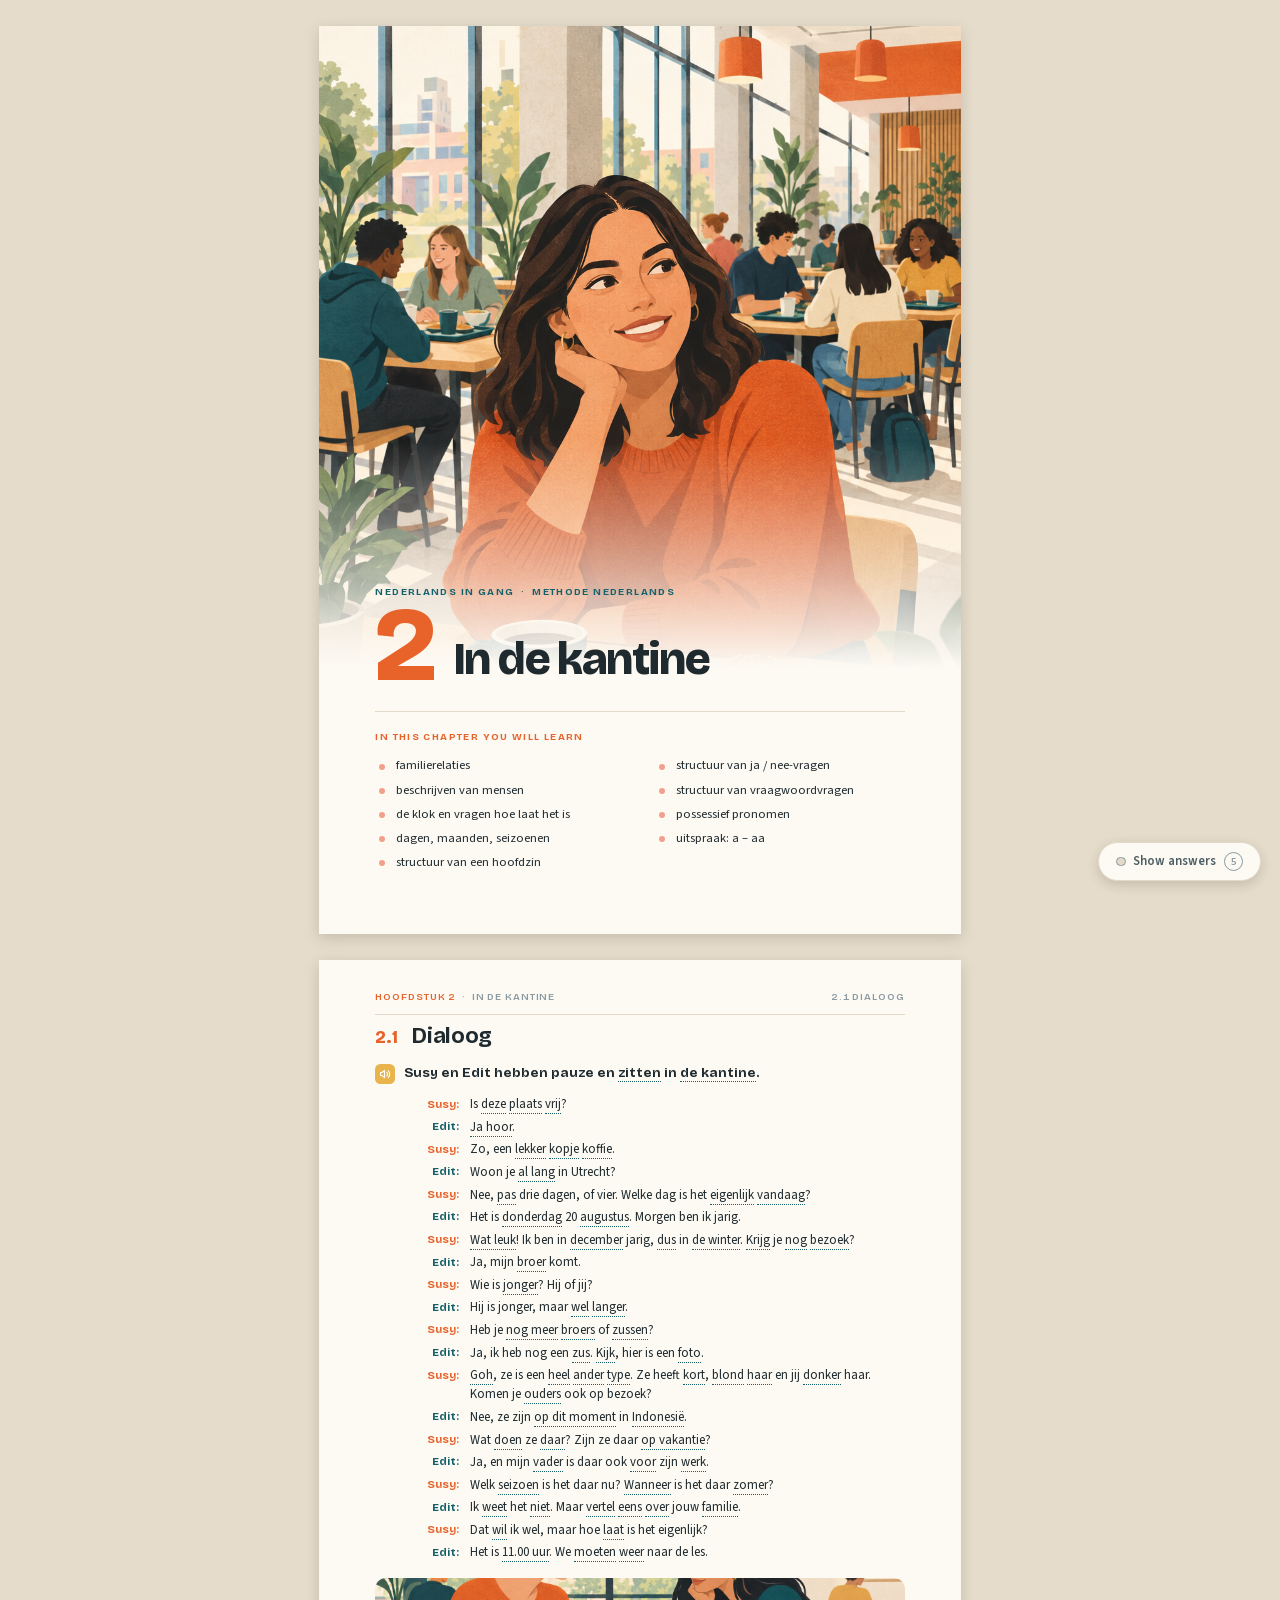
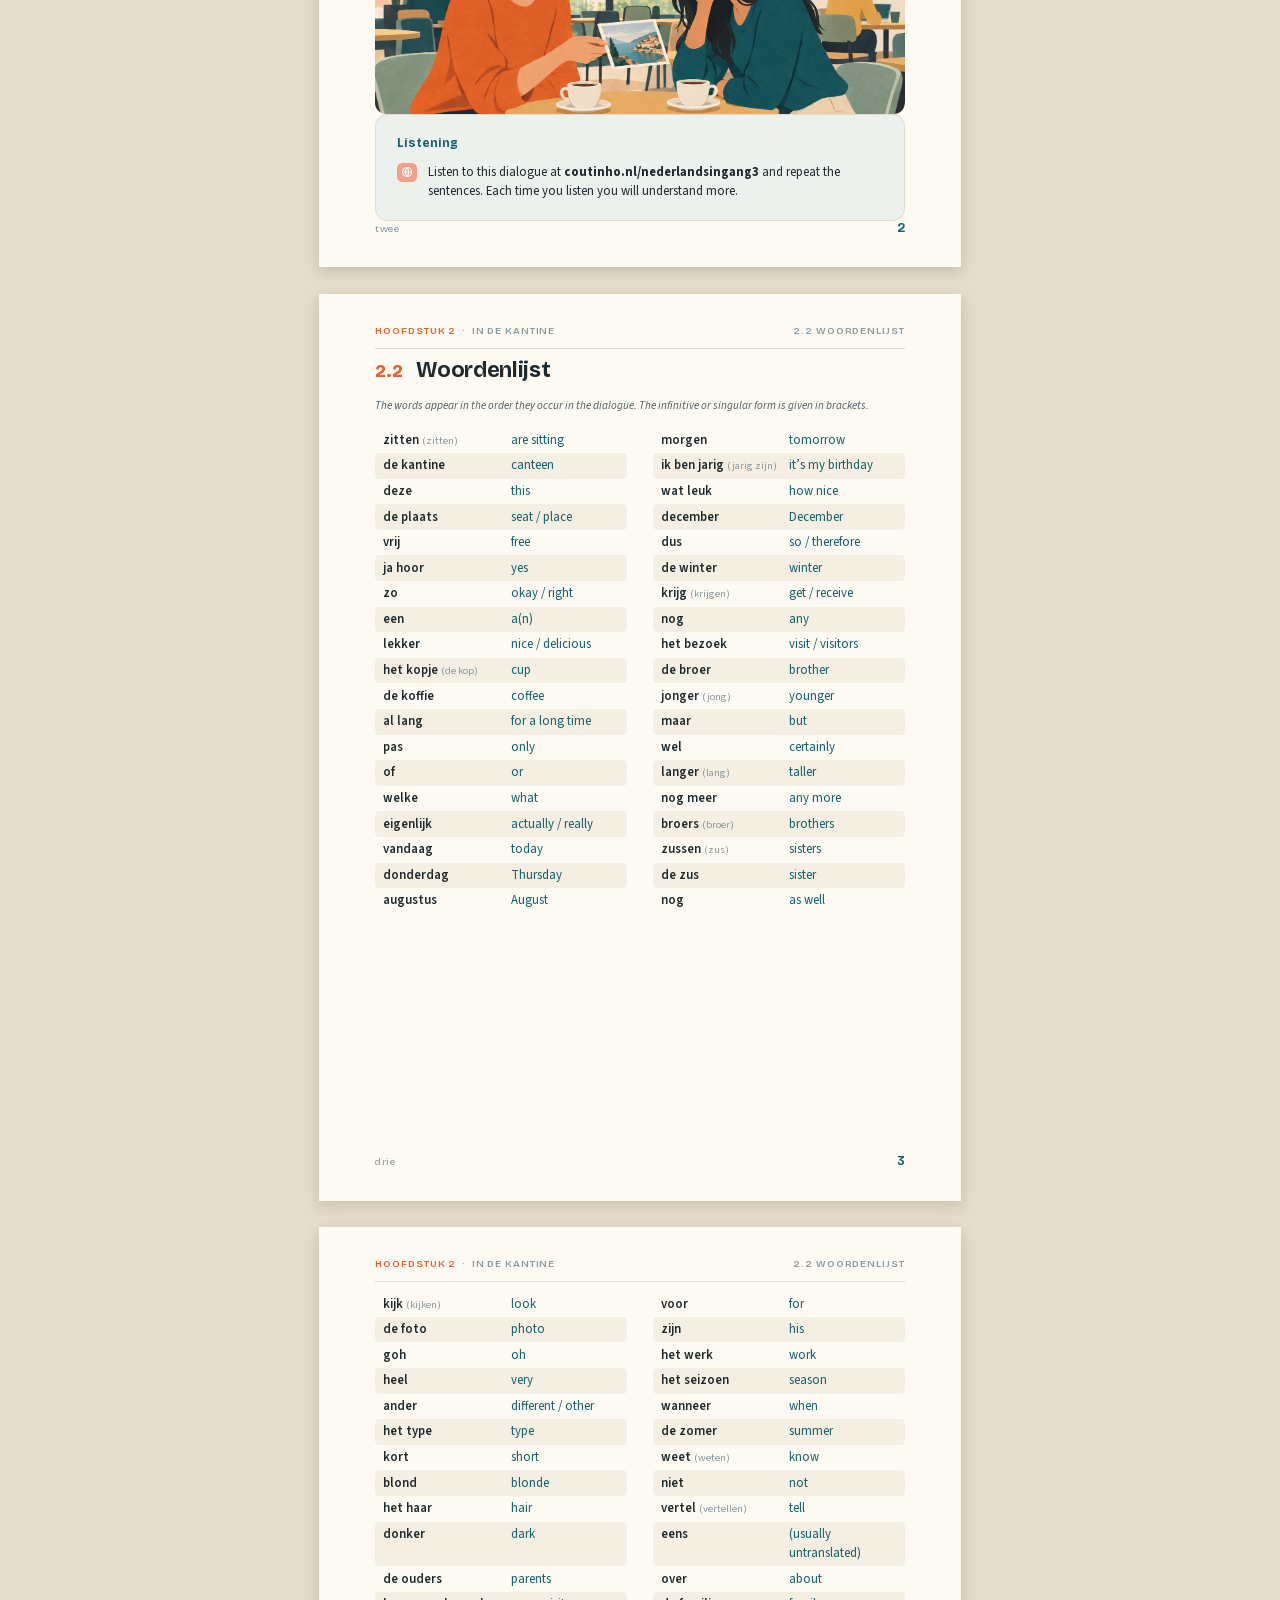
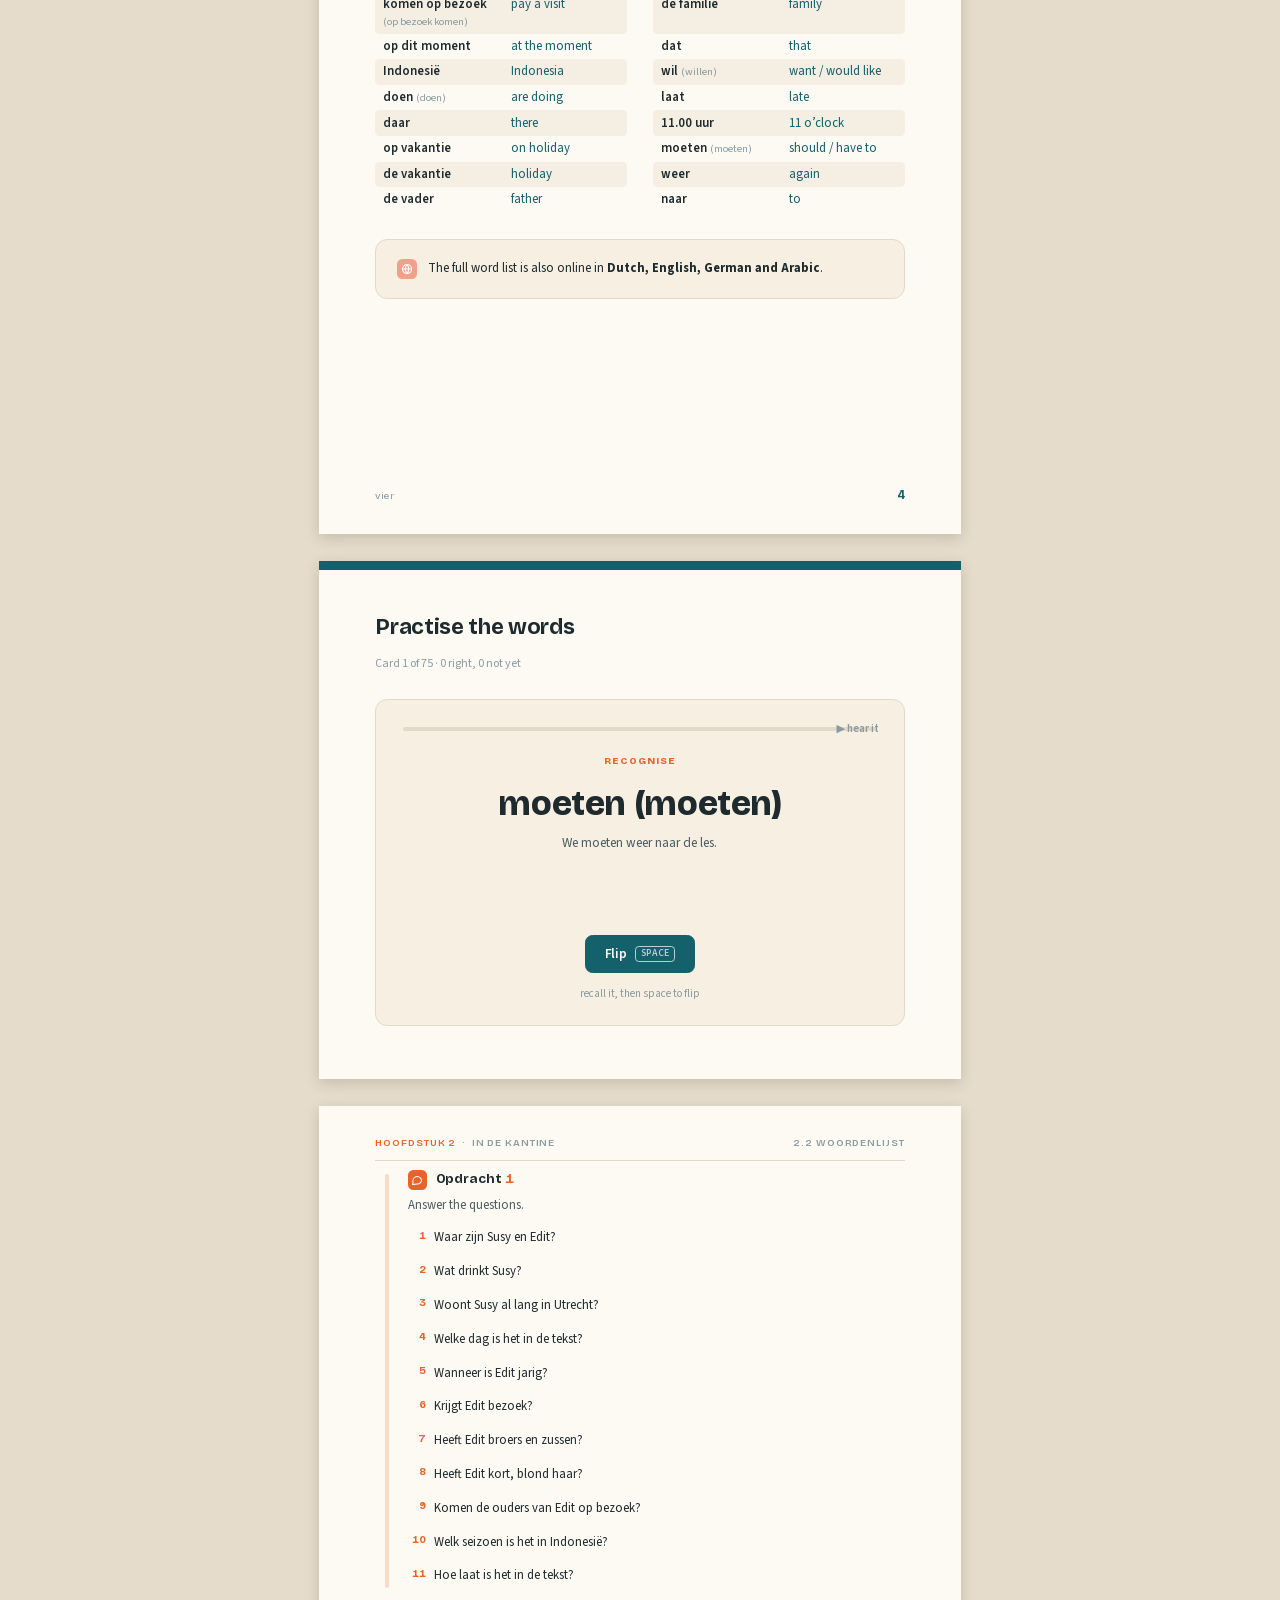
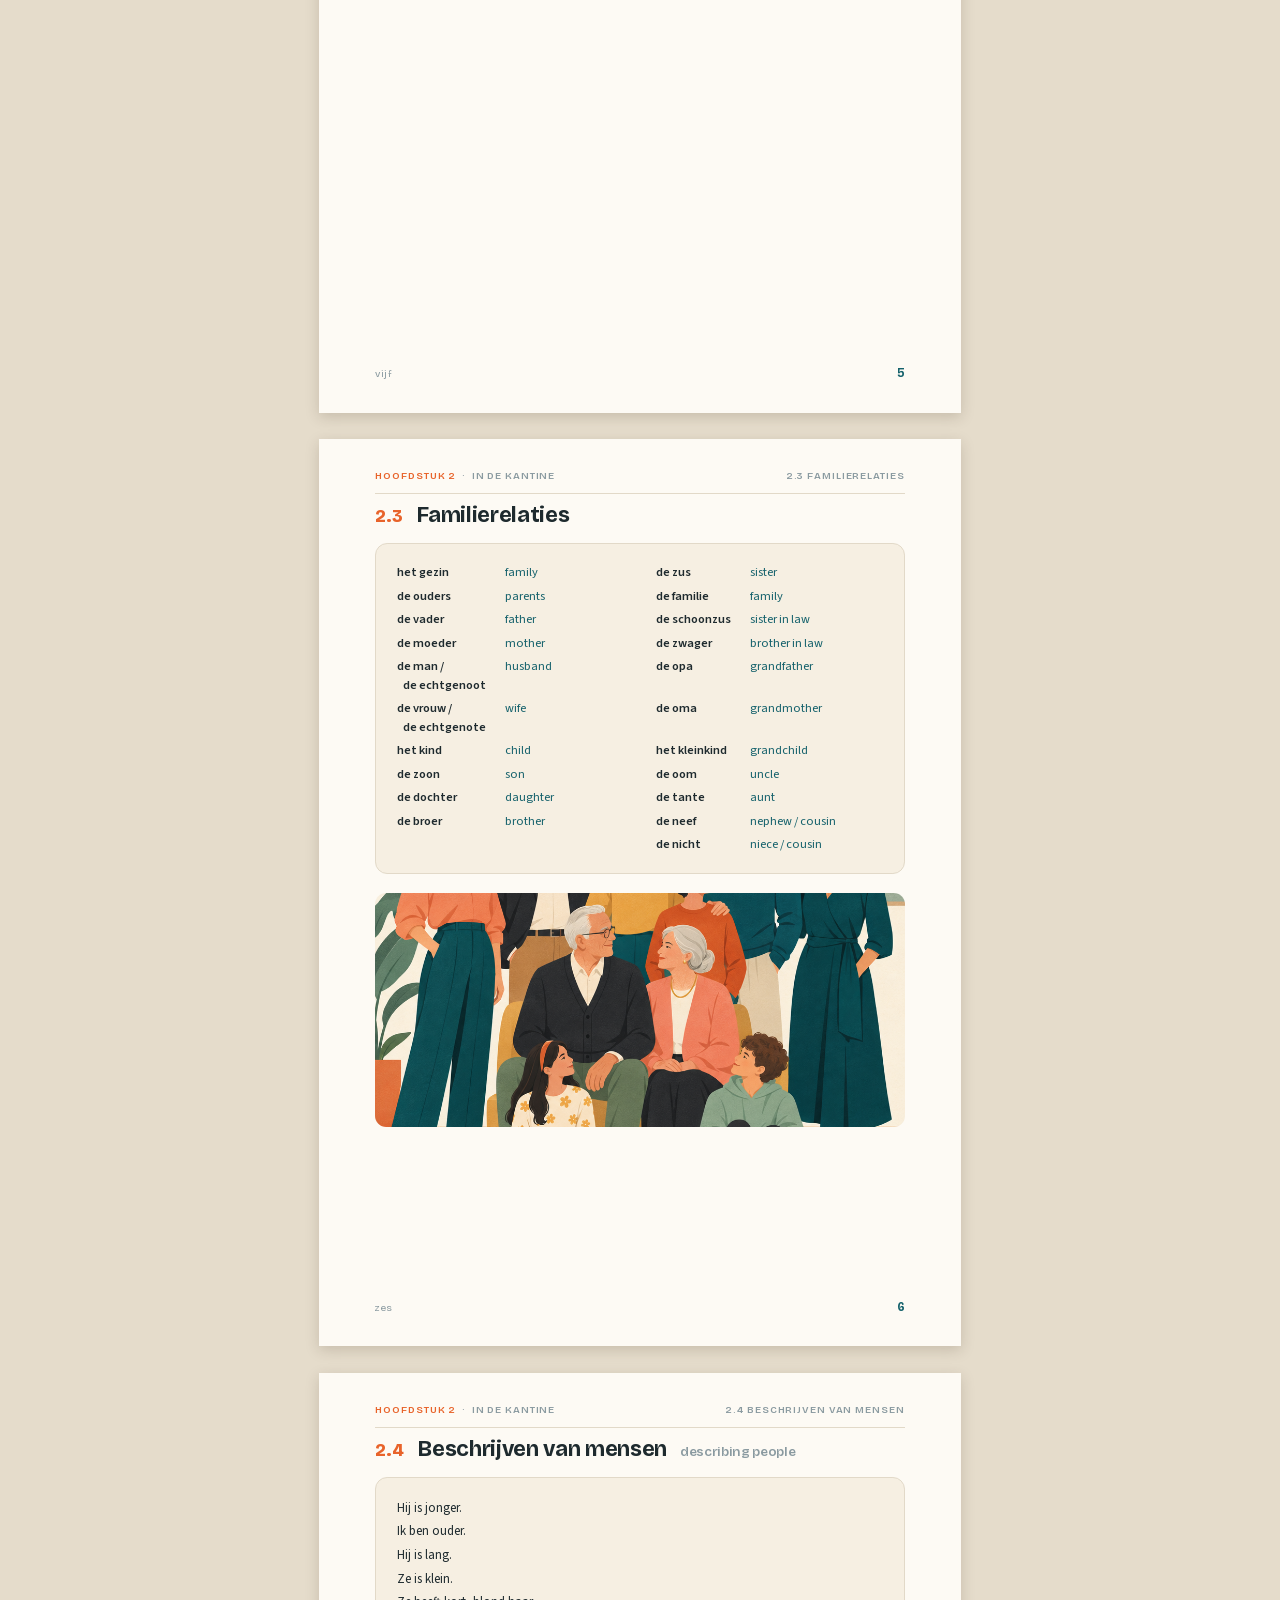
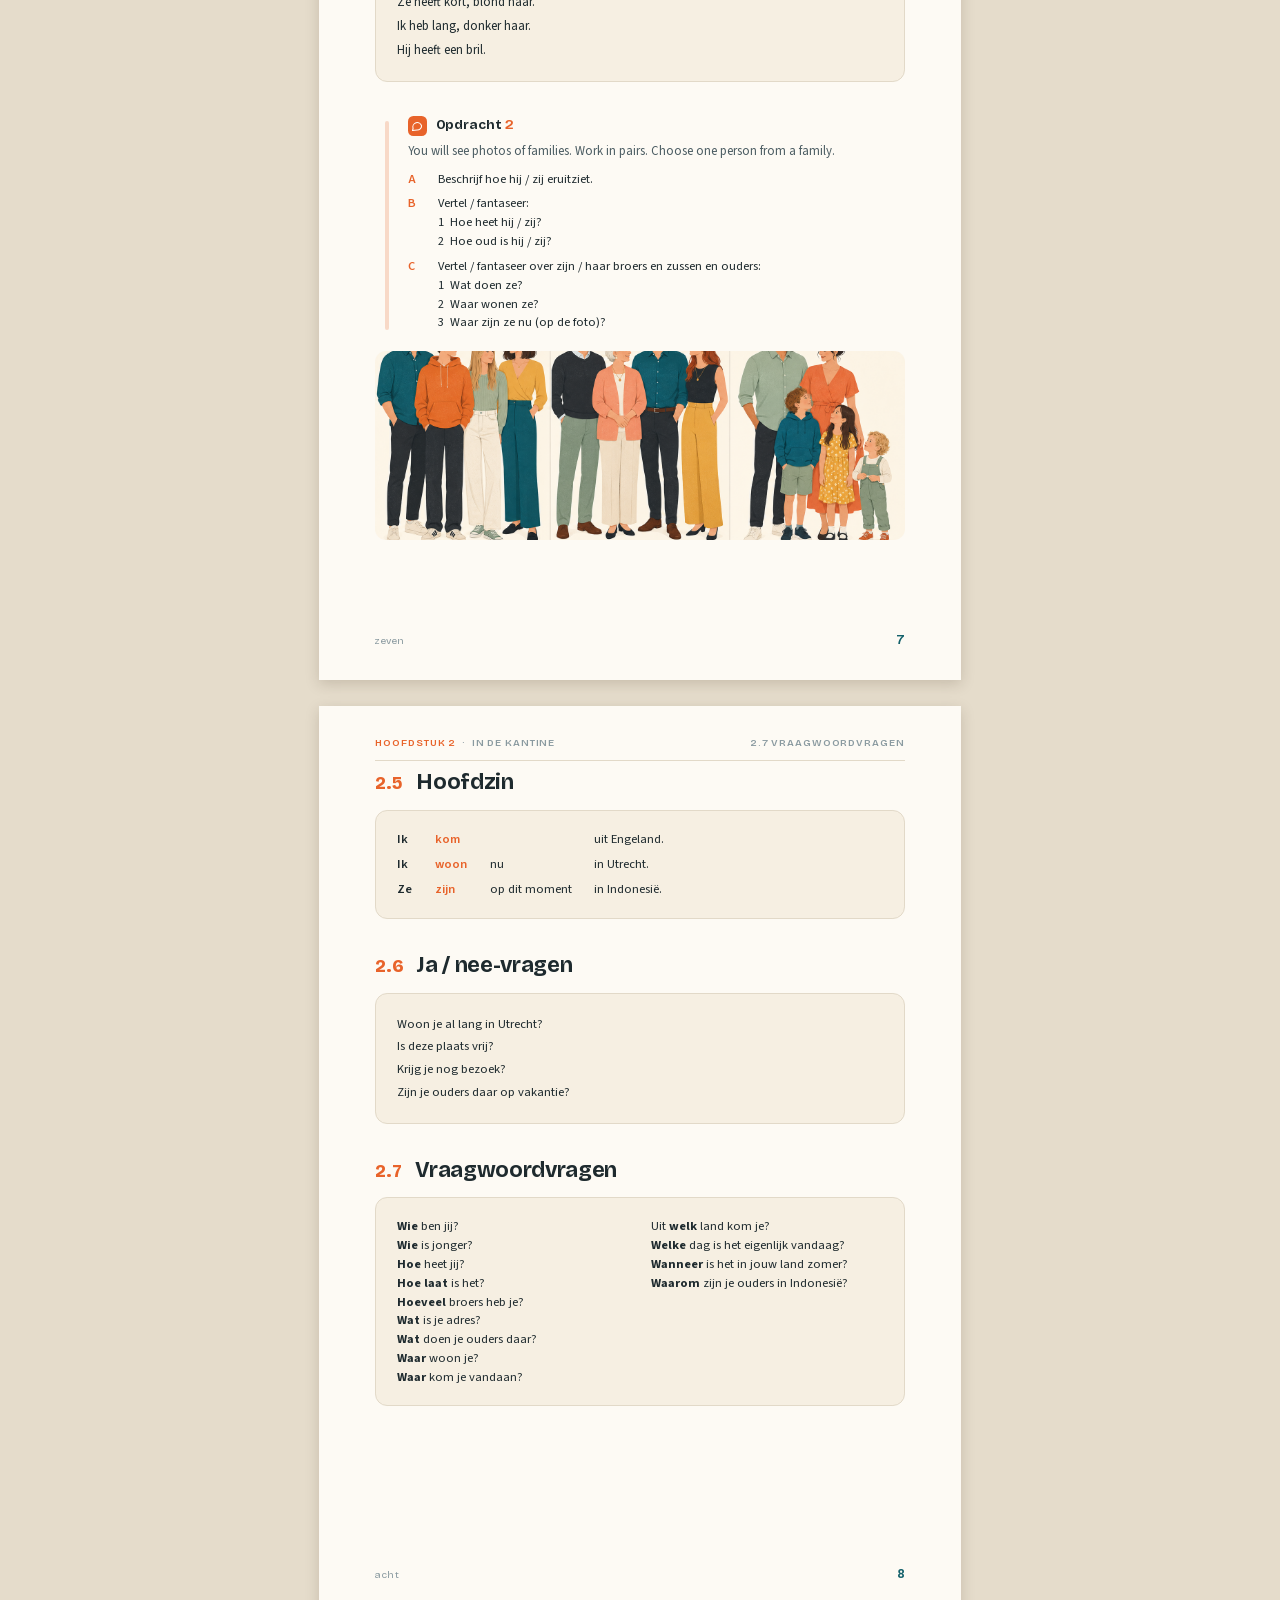
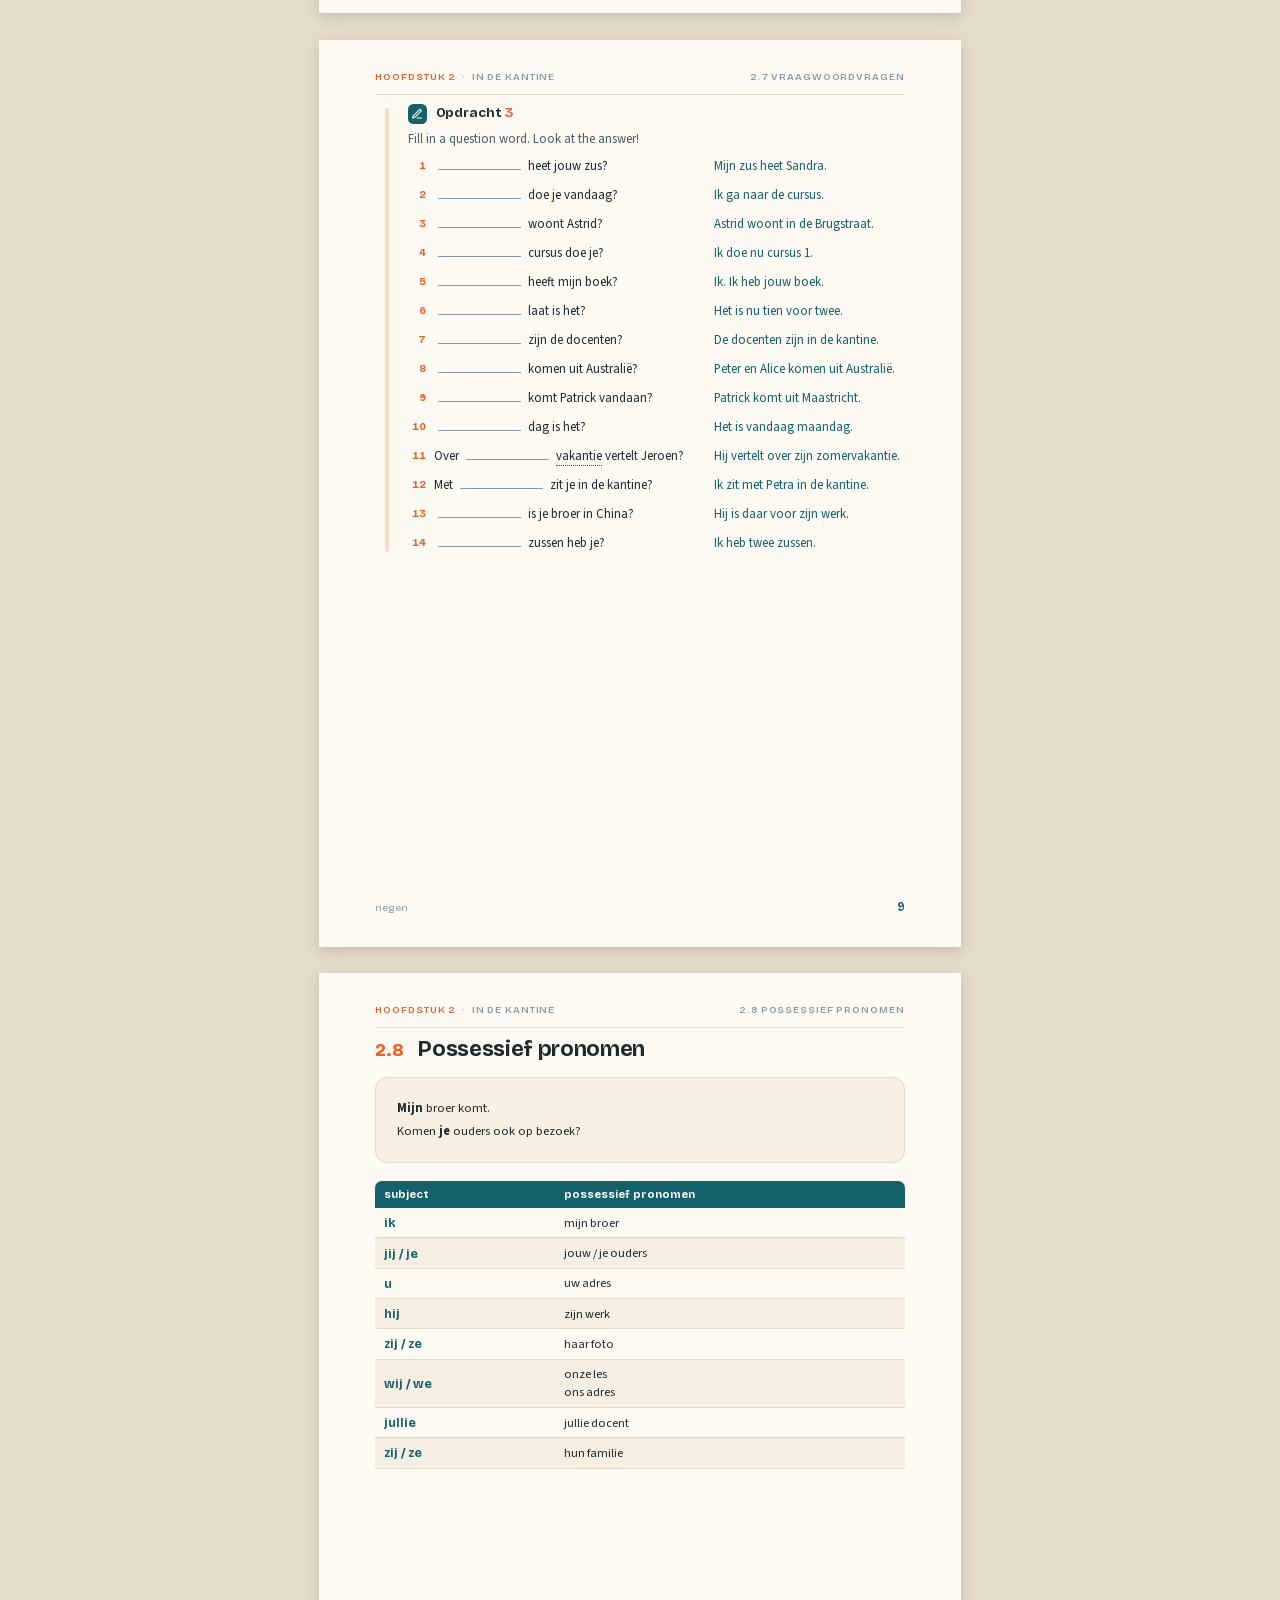
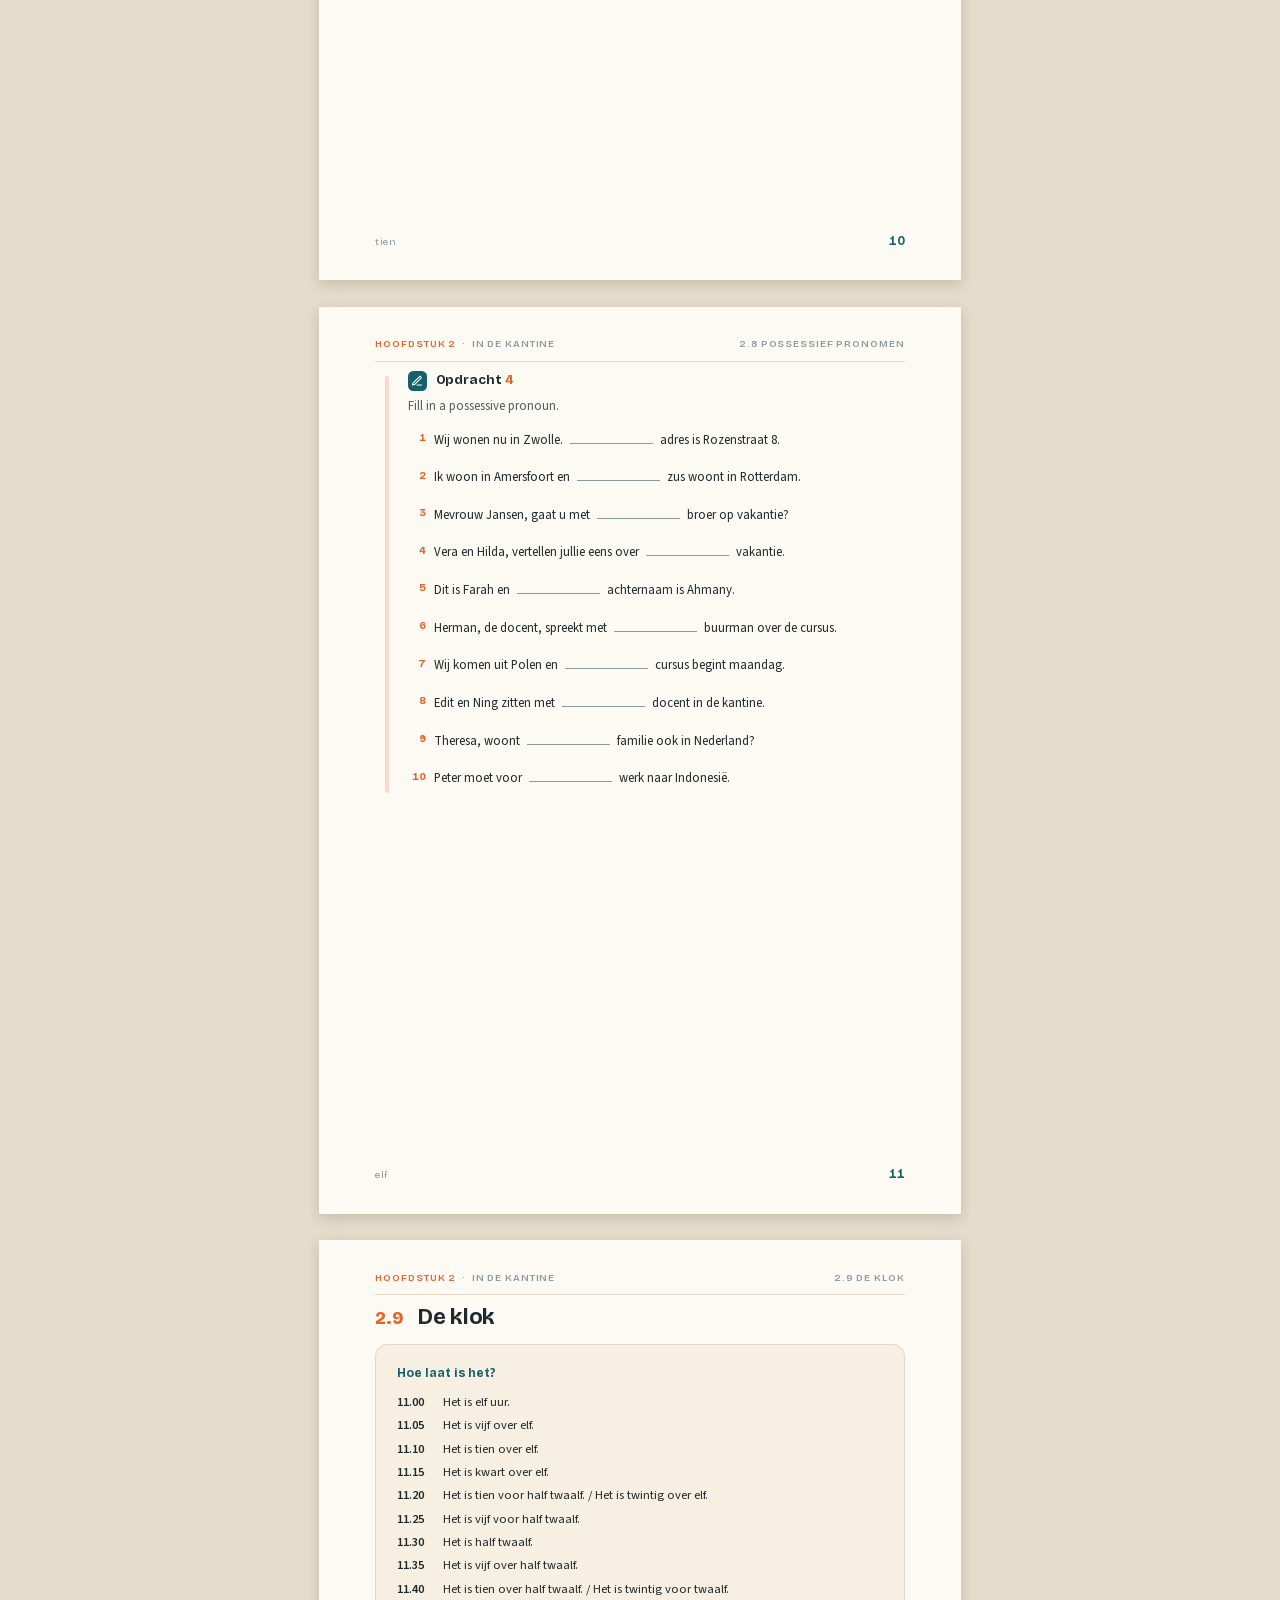
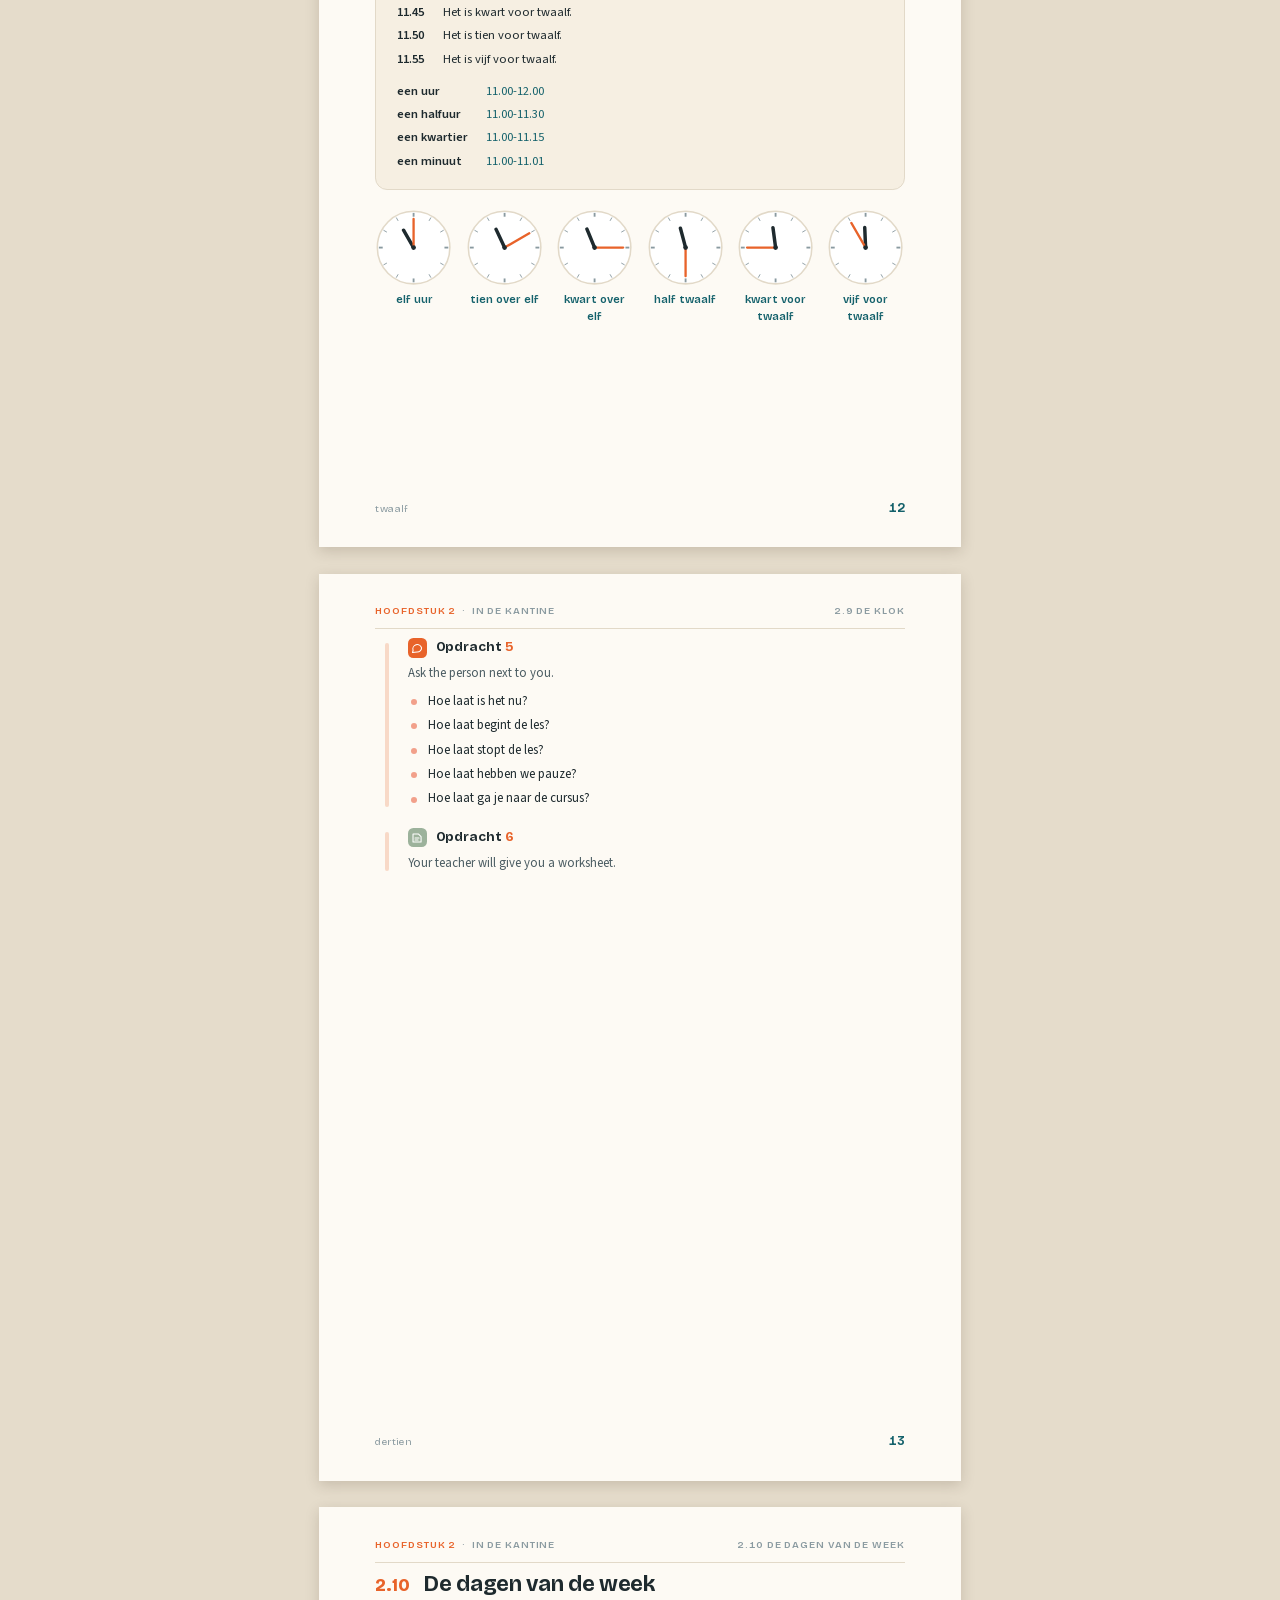
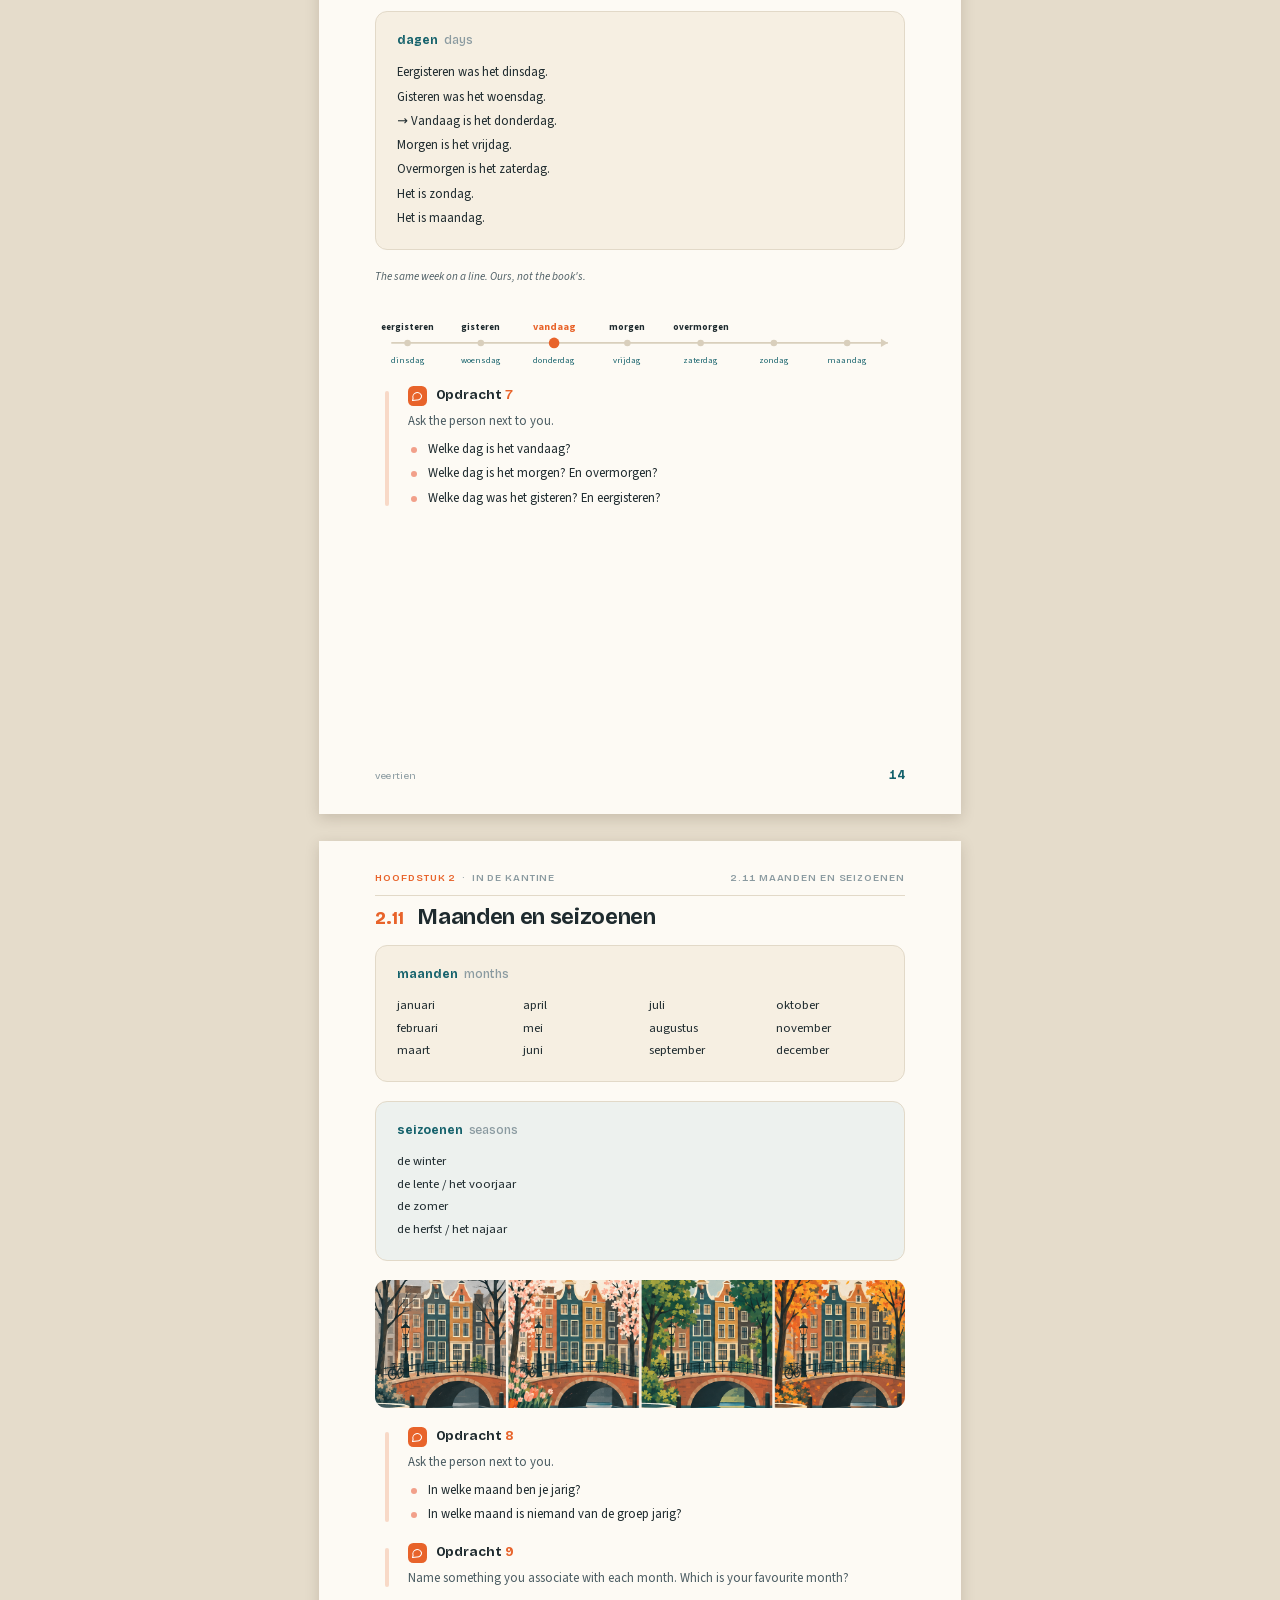
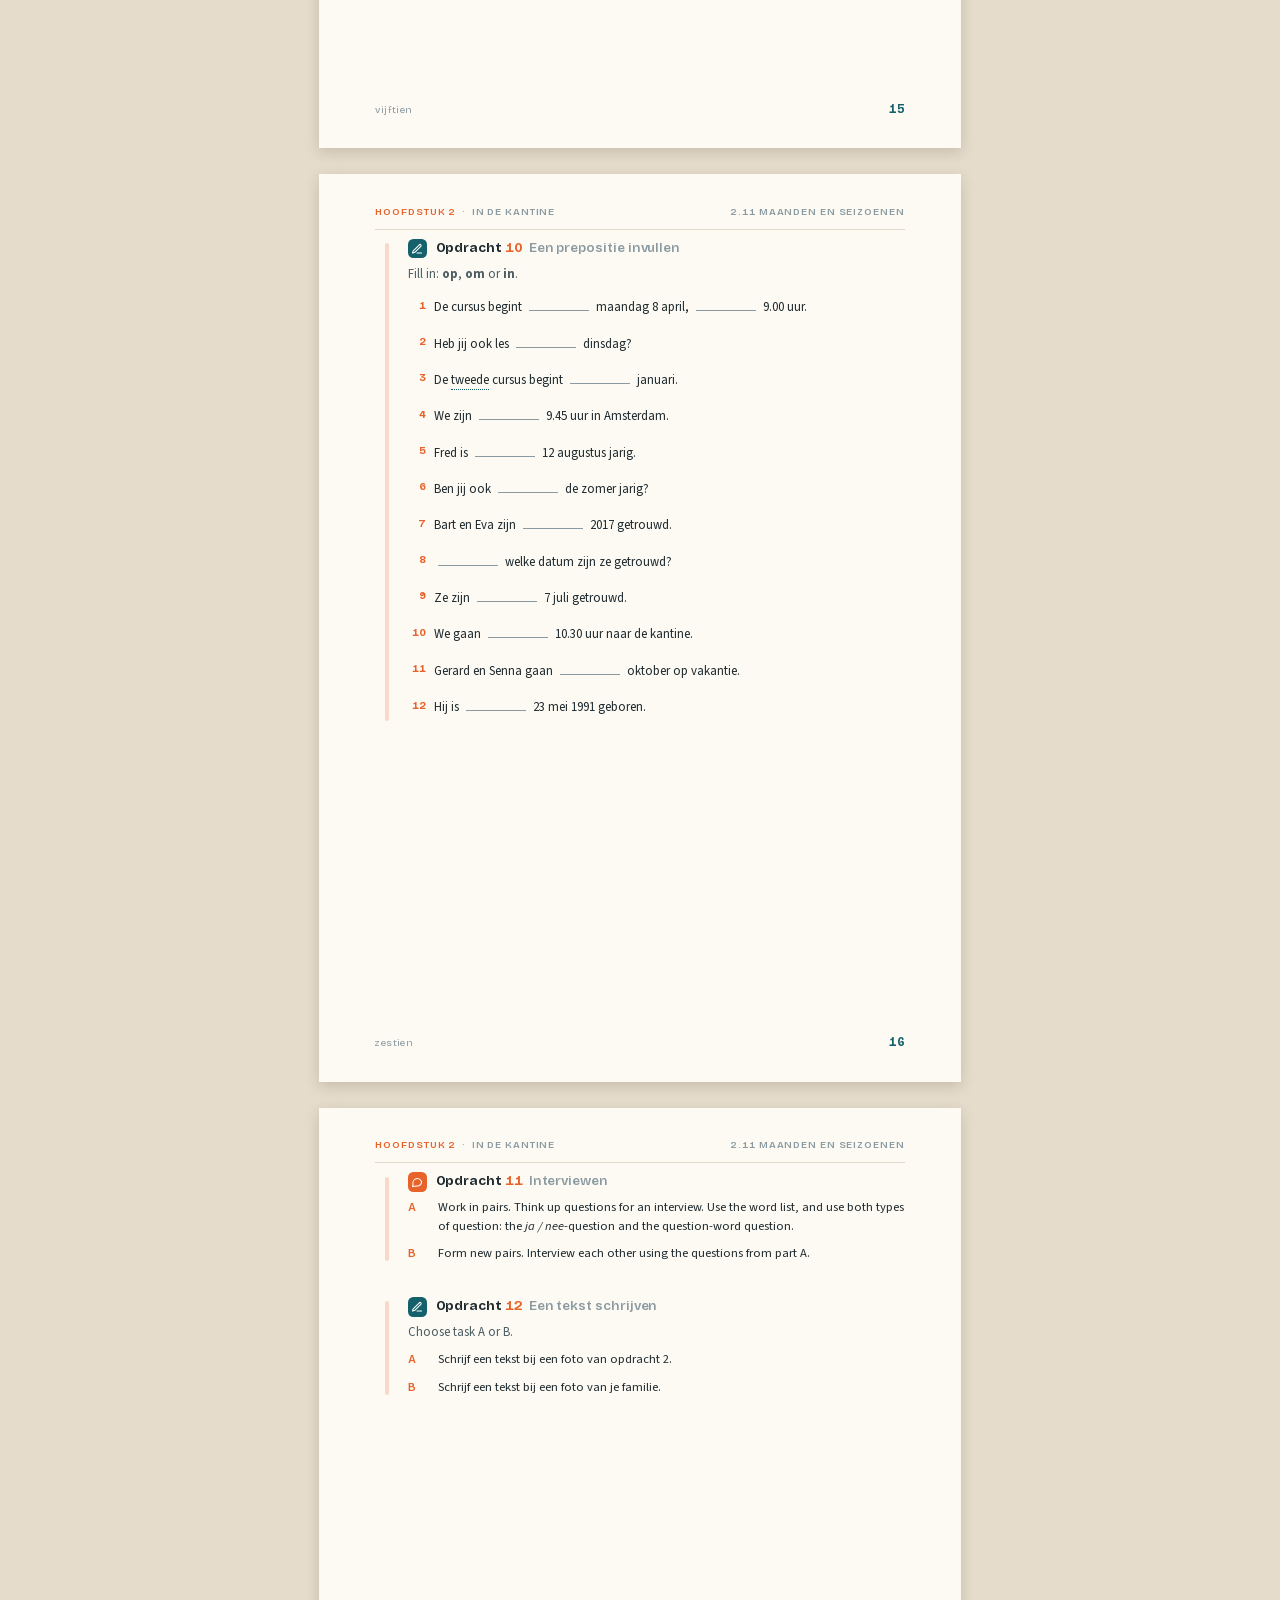
==== commit cff1b8c6: "Add a small time line to ch2 2.10, De dagen van de week The book lists the days with an arrow at Van" ====
--- a/book/ch02-in-the-canteen/index.html
+++ b/book/ch02-in-the-canteen/index.html
@@ -59,6 +59,8 @@
 <div class="task" data-opdracht="6"><div class="oh"><span class="icon i-read"><svg viewBox="0 0 24 24"><path d="M4 4h11l5 5v11H4Z"/><path d="M8 12h8M8 16h6"/></svg></span><div class="ttl">Opdracht <span>6</span></div></div><div class=ins>Your teacher will give you a worksheet.</div></div><div class="pf"><span class="w">dertien</span><span class="n">13</span></div></section><section class="page "><div class="rh"><span><span class="chap">Hoofdstuk 2</span> &nbsp;·&nbsp; In de kantine</span><span>2.10 De dagen van de week</span></div><div class="keep" data-keep="dagen-2.10">
 <h2 class="sec"><span class="num">2.10</span> De dagen van de week</h2>
 <div class="card "><div class=ct>dagen &nbsp;<em>days</em></div><div style="font-size:9.6pt;line-height:1.9">Eergisteren was het dinsdag.<br>Gisteren was het woensdag.<br>&rarr; Vandaag is het donderdag.<br>Morgen is het vrijdag.<br>Overmorgen is het zaterdag.<br>Het is zondag.<br>Het is maandag.</div></div>
+<div class="note" style="margin:3.5mm 0 0">The same week on a line. Ours, not the book's.</div>
+<svg class="tline" viewBox="0 0 260 40" role="img" aria-label="Time line of the days"><line x1="8" y1="26" x2="252" y2="26" stroke="#D9CFBC" stroke-width="0.8"/><path d="M 252 26 l -3.4 -2 v 4 Z" fill="#D9CFBC"/><circle cx="16.0" cy="26" r="1.6" fill="#D9CFBC"/><text x="16.0" y="19.5" text-anchor="middle" font-size="4.5" font-weight="700" fill="#1E2A2E">eergisteren</text><text x="16.0" y="36.0" text-anchor="middle" font-size="4.3" fill="#14616B">dinsdag</text><circle cx="52.0" cy="26" r="1.6" fill="#D9CFBC"/><text x="52.0" y="19.5" text-anchor="middle" font-size="4.5" font-weight="700" fill="#1E2A2E">gisteren</text><text x="52.0" y="36.0" text-anchor="middle" font-size="4.3" fill="#14616B">woensdag</text><circle cx="88.0" cy="26" r="2.6" fill="#E8632A"/><text x="88.0" y="19.5" text-anchor="middle" font-size="5.0" font-weight="700" fill="#E8632A">vandaag</text><text x="88.0" y="36.0" text-anchor="middle" font-size="4.3" fill="#14616B">donderdag</text><circle cx="124.0" cy="26" r="1.6" fill="#D9CFBC"/><text x="124.0" y="19.5" text-anchor="middle" font-size="4.5" font-weight="700" fill="#1E2A2E">morgen</text><text x="124.0" y="36.0" text-anchor="middle" font-size="4.3" fill="#14616B">vrijdag</text><circle cx="160.0" cy="26" r="1.6" fill="#D9CFBC"/><text x="160.0" y="19.5" text-anchor="middle" font-size="4.5" font-weight="700" fill="#1E2A2E">overmorgen</text><text x="160.0" y="36.0" text-anchor="middle" font-size="4.3" fill="#14616B">zaterdag</text><circle cx="196.0" cy="26" r="1.6" fill="#D9CFBC"/><text x="196.0" y="36.0" text-anchor="middle" font-size="4.3" fill="#14616B">zondag</text><circle cx="232.0" cy="26" r="1.6" fill="#D9CFBC"/><text x="232.0" y="36.0" text-anchor="middle" font-size="4.3" fill="#14616B">maandag</text></svg>
 <div class="sp"></div>
 <div class="task" data-opdracht="7"><div class="oh"><span class="icon i-speak"><svg viewBox="0 0 24 24"><path d="M21 11.5a8.4 8.4 0 0 1-9 8.4L3 21l1.1-4.3A8.4 8.4 0 1 1 21 11.5Z"/></svg></span><div class="ttl">Opdracht <span>7</span></div></div><div class=ins>Ask the person next to you.</div><ul class="bullet"><li>Welke dag is het vandaag?</li><li>Welke dag is het morgen? En overmorgen?</li><li>Welke dag was het gisteren? En eergisteren?</li></ul></div></div><div class="pf"><span class="w">veertien</span><span class="n">14</span></div></section><section class="page "><div class="rh"><span><span class="chap">Hoofdstuk 2</span> &nbsp;·&nbsp; In de kantine</span><span>2.11 Maanden en seizoenen</span></div><div class="keep" data-keep="maanden-2.11">
 <h2 class="sec"><span class="num">2.11</span> Maanden en seizoenen</h2>
--- a/book/shared/style.css
+++ b/book/shared/style.css
@@ -293,6 +293,9 @@
   }
 }
 
+/* a small time line drawn from the chapter's own words (ch2 §2.10) */
+.tline{ display:block; width:100%; height:auto; margin:1mm 0 0; }
+
 /* ---------- answer key (screen only; built at runtime, never in print) ----------
  * Hidden in EVERY medium by default and switched on only under @media screen,
  * the same rule the practice deck follows: print-to-pdf runs the script too, and
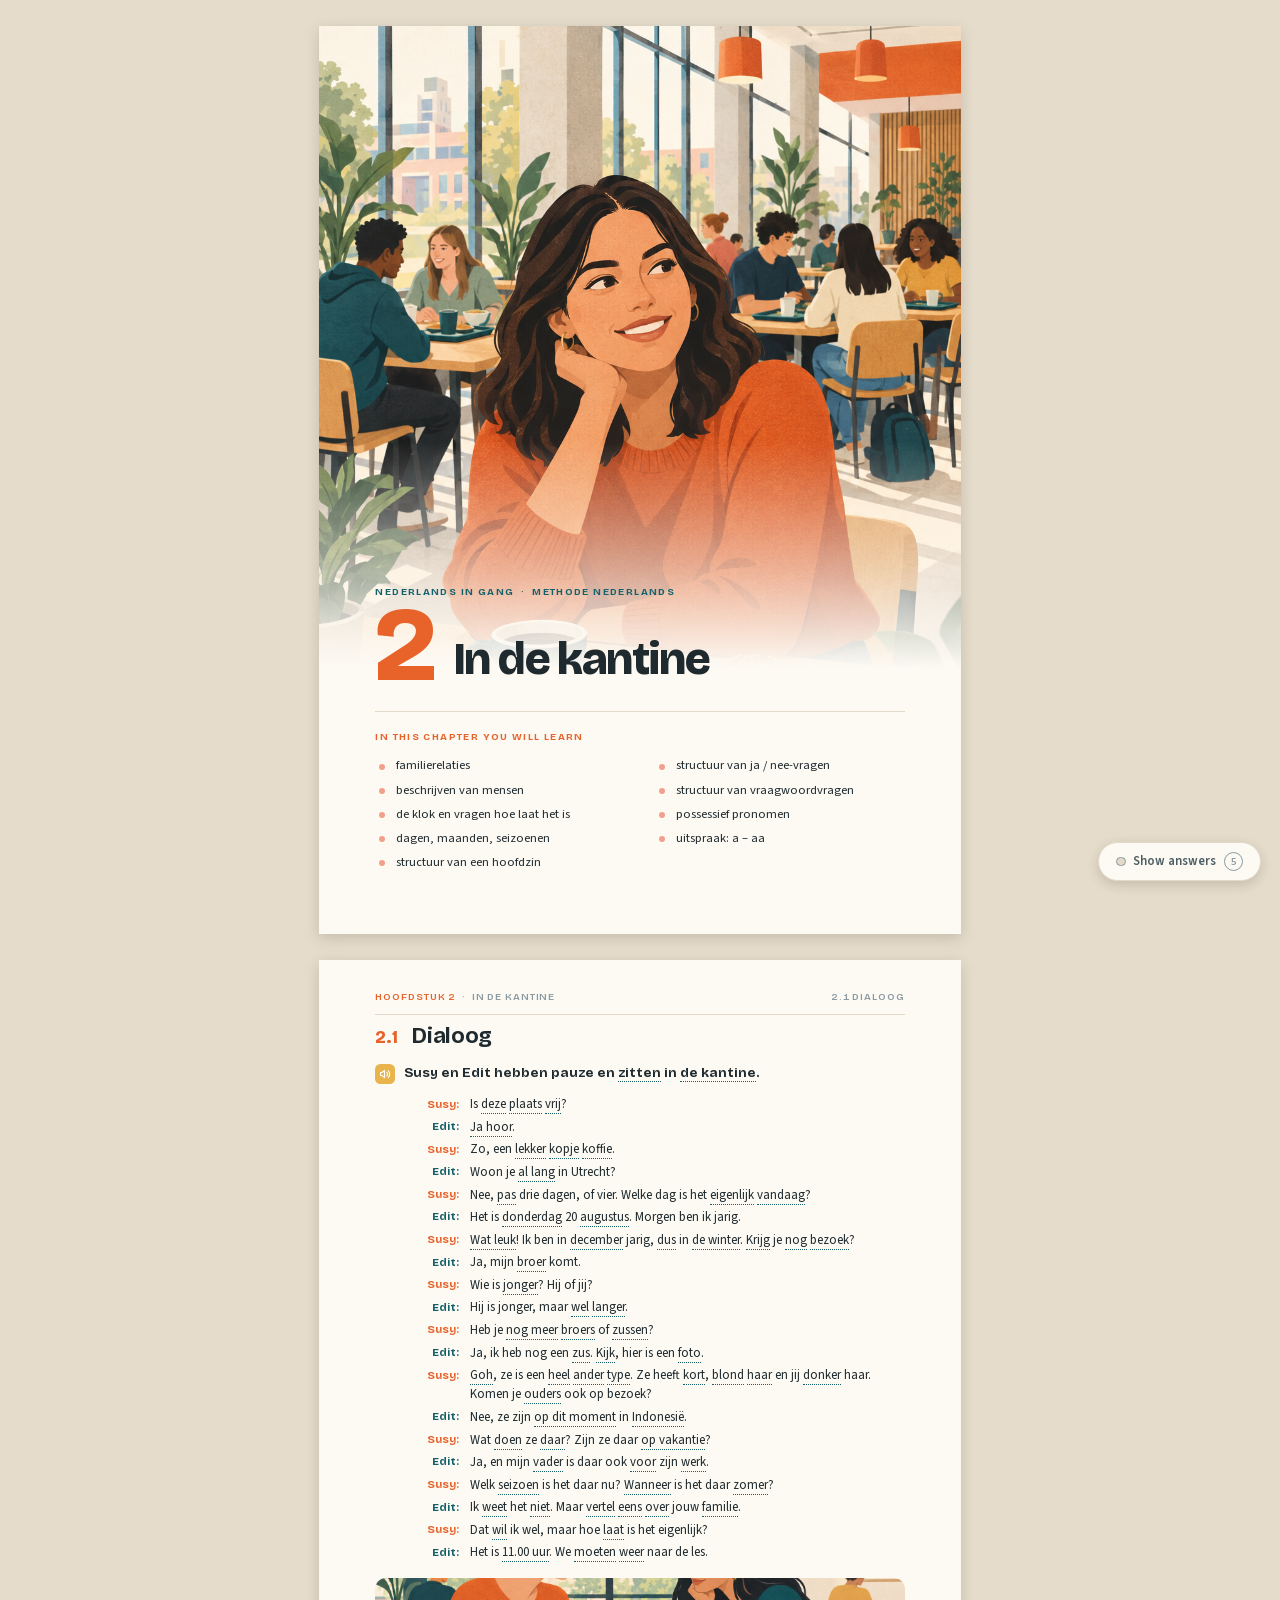
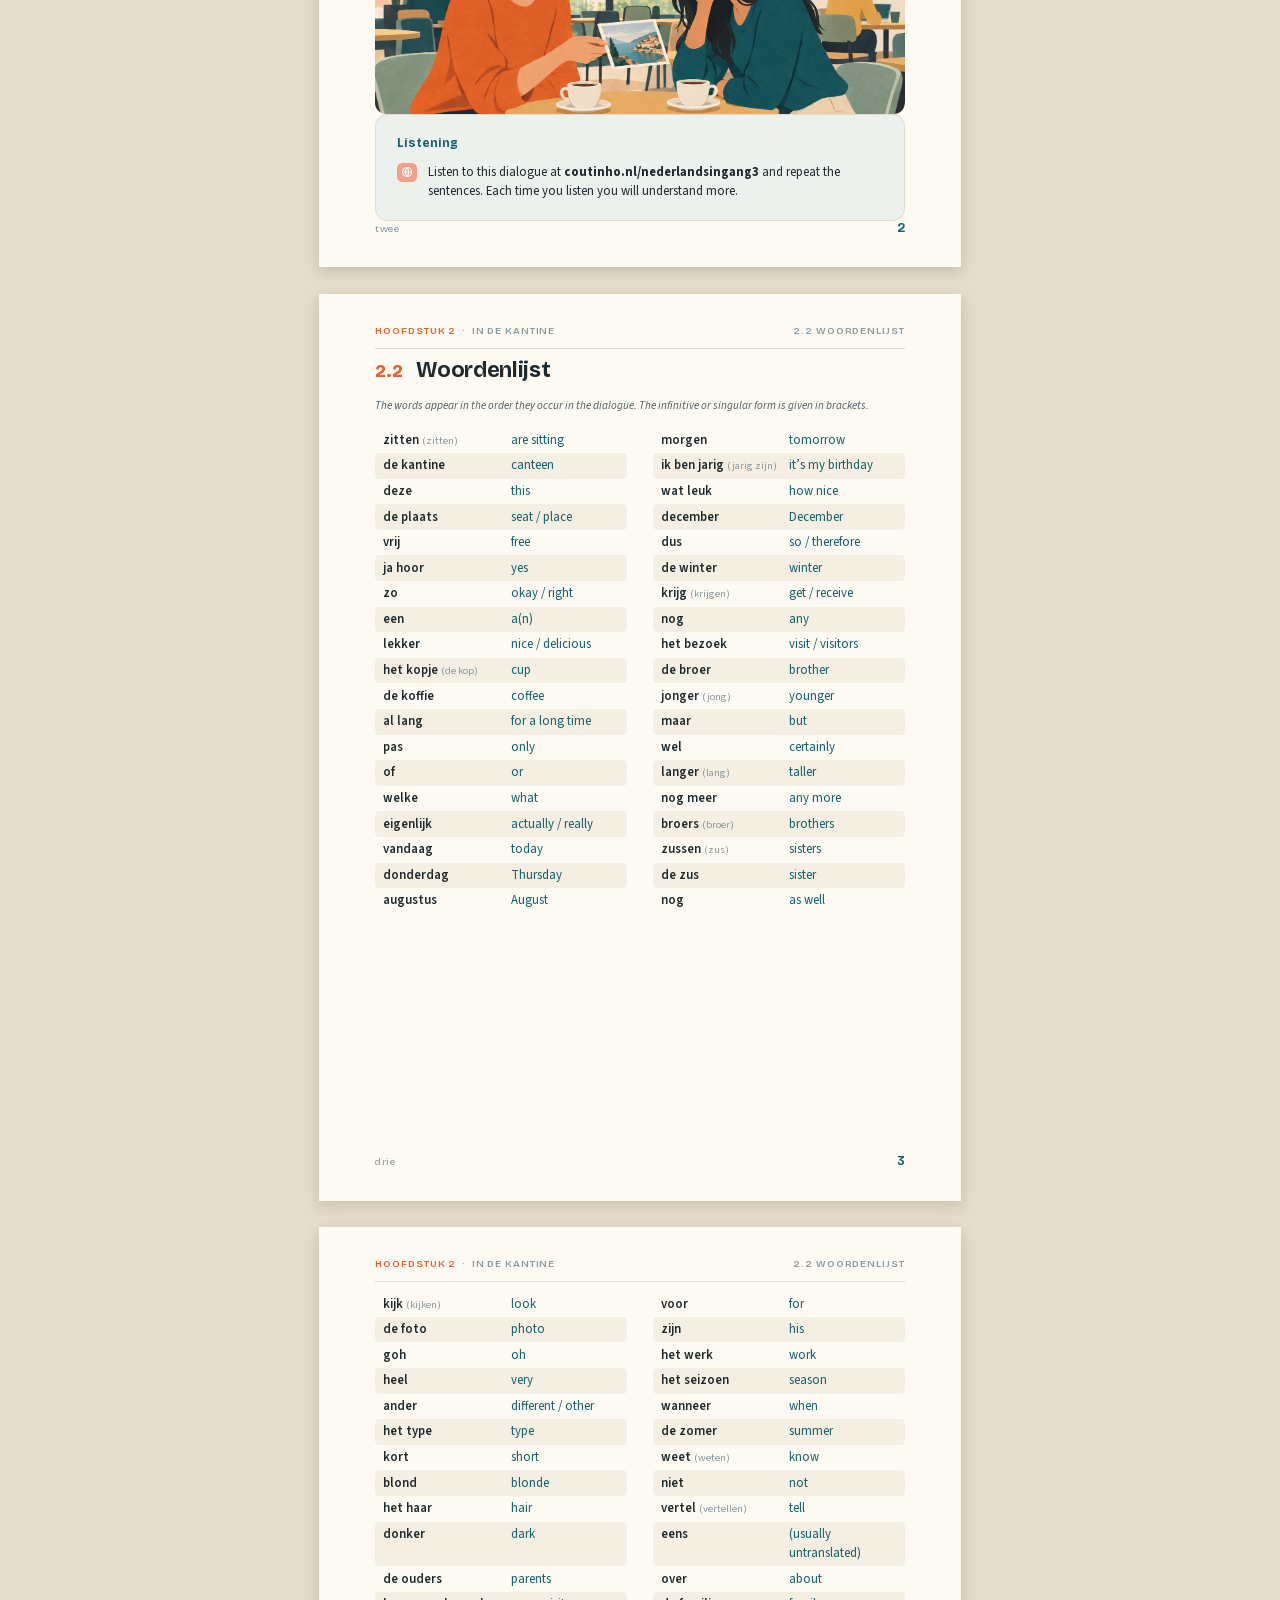
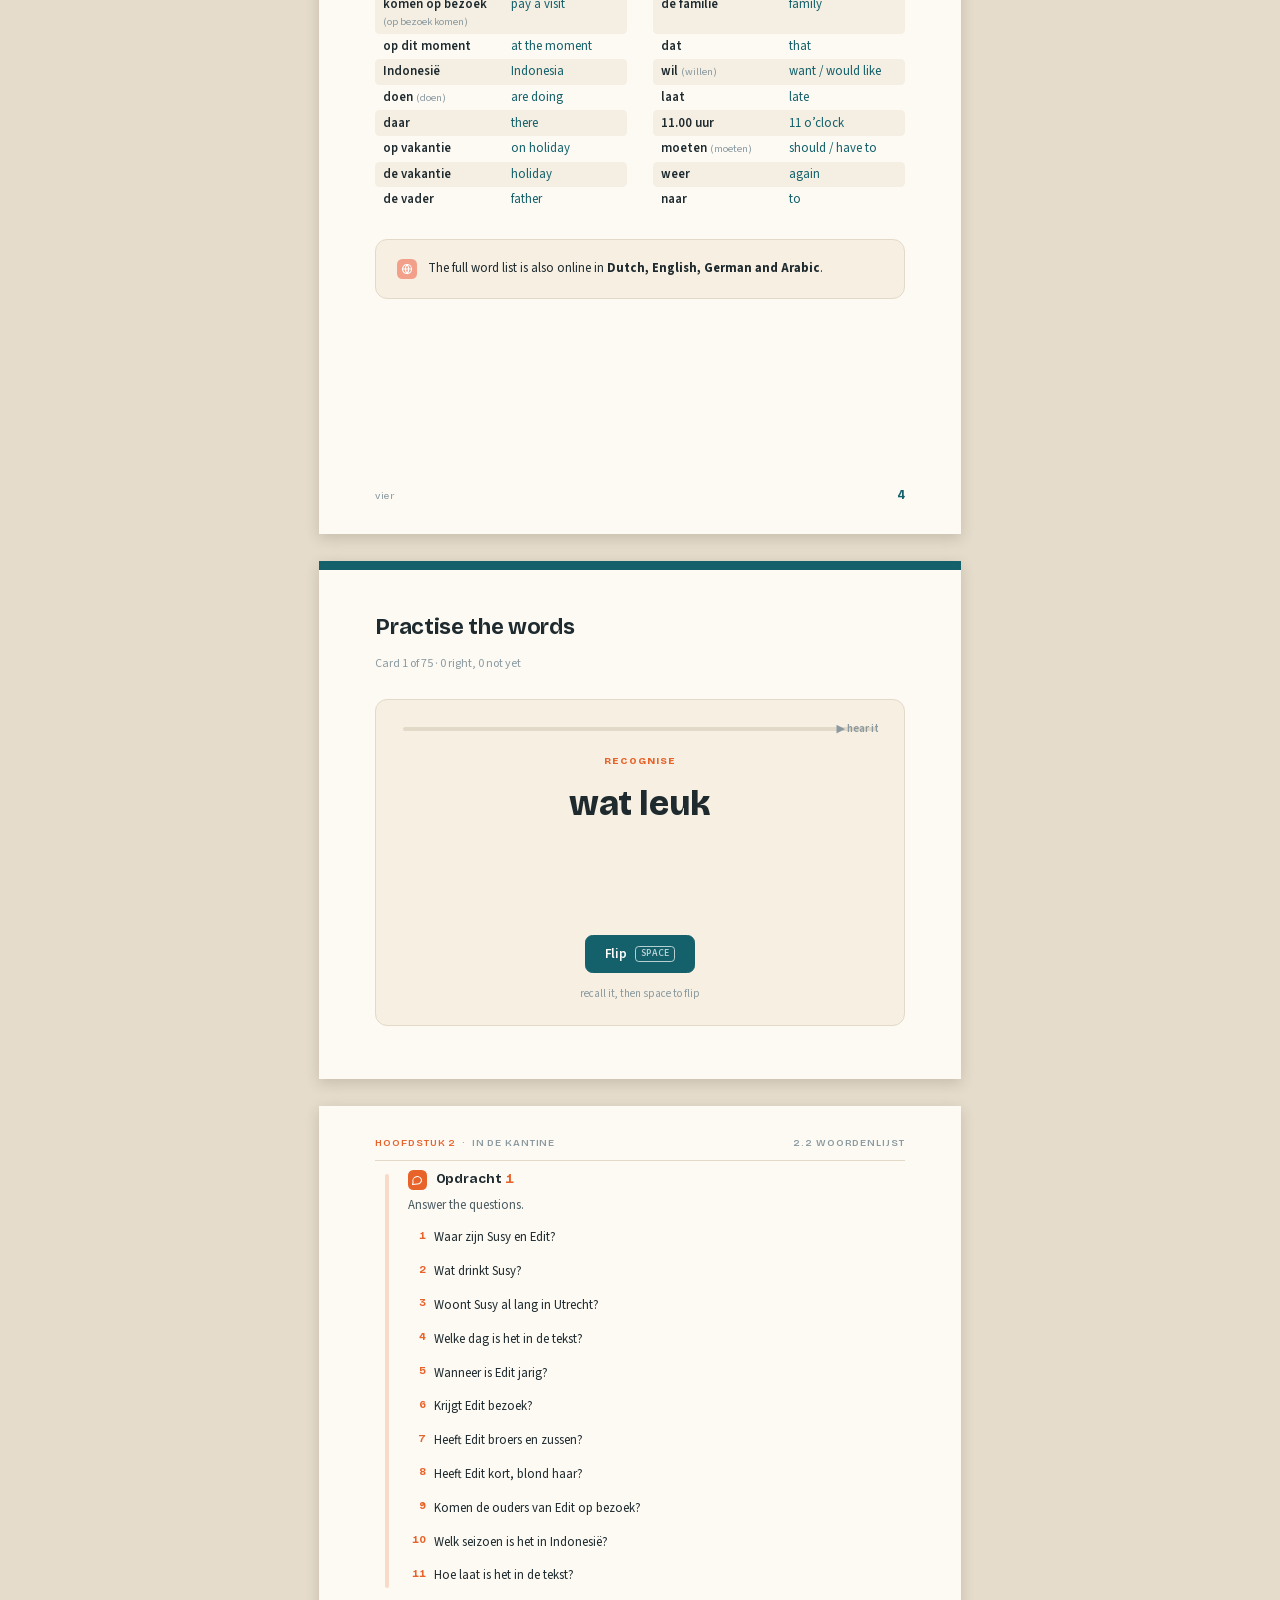
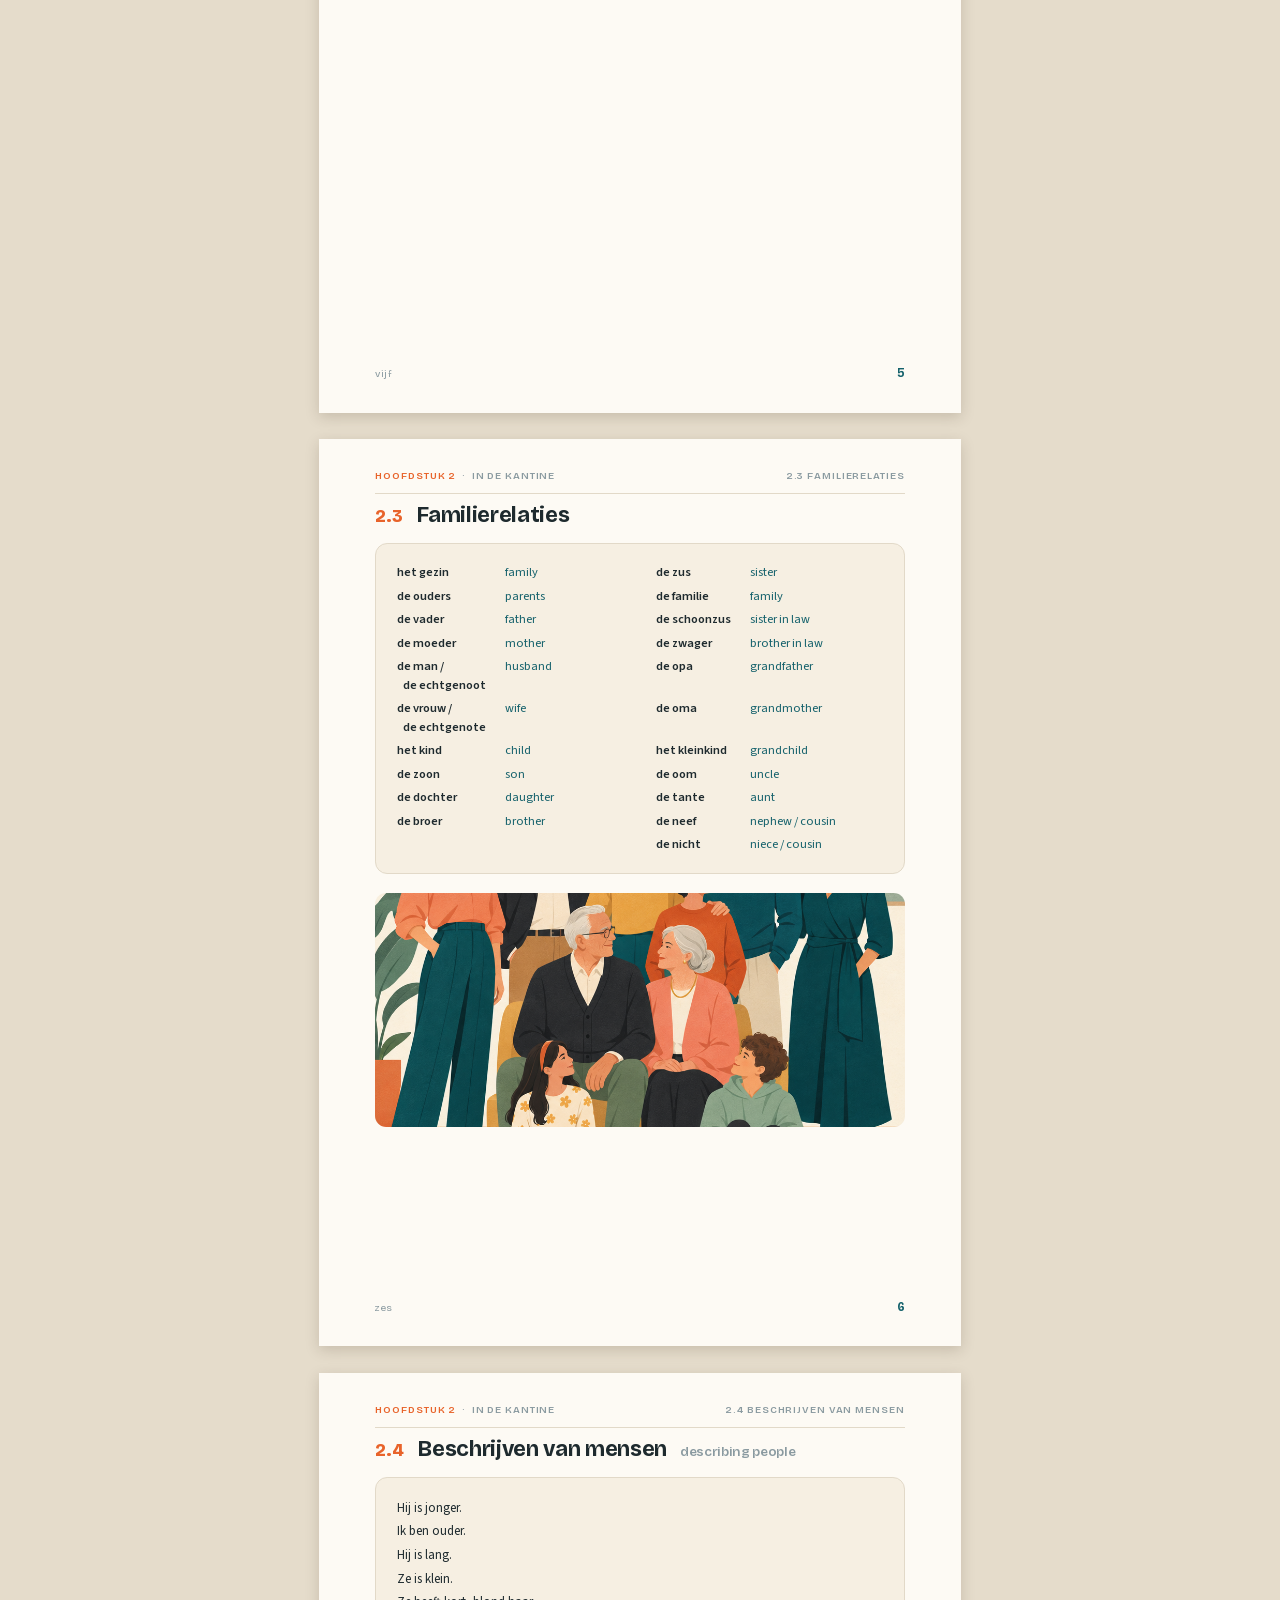
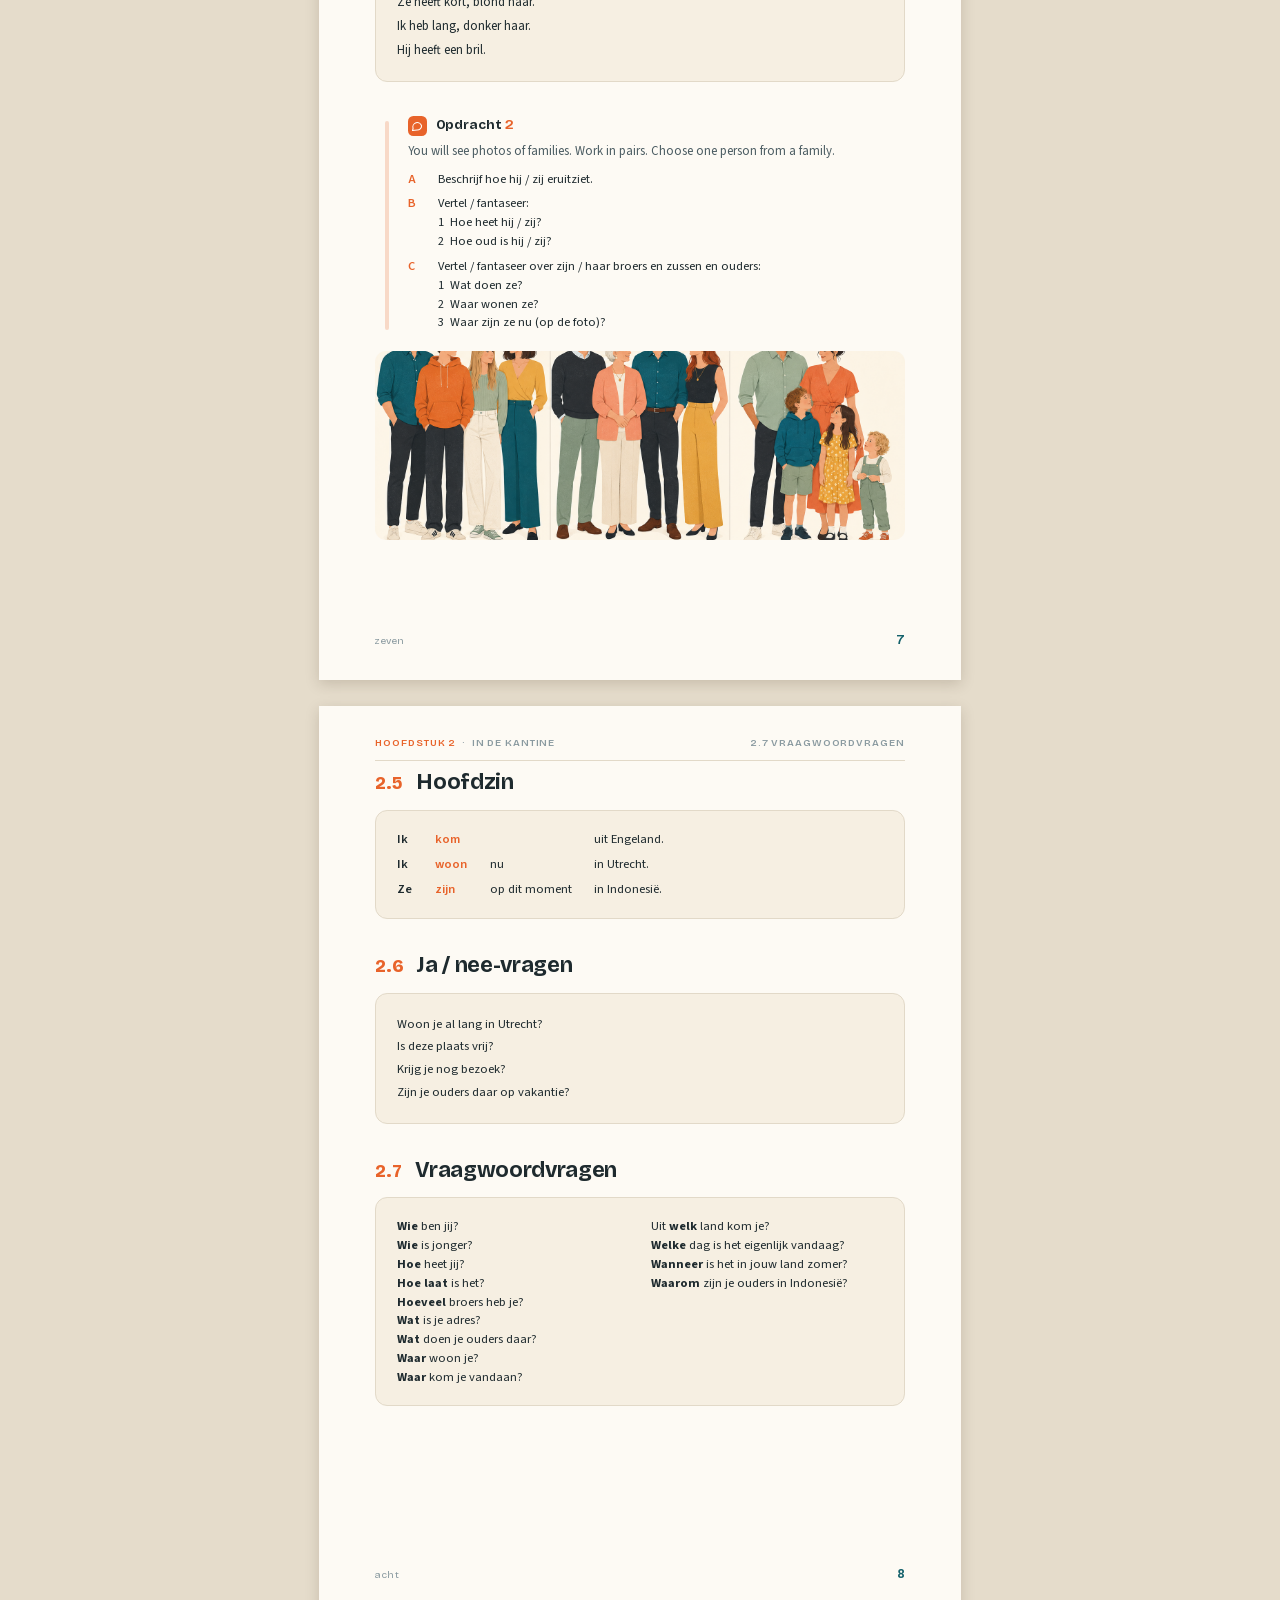
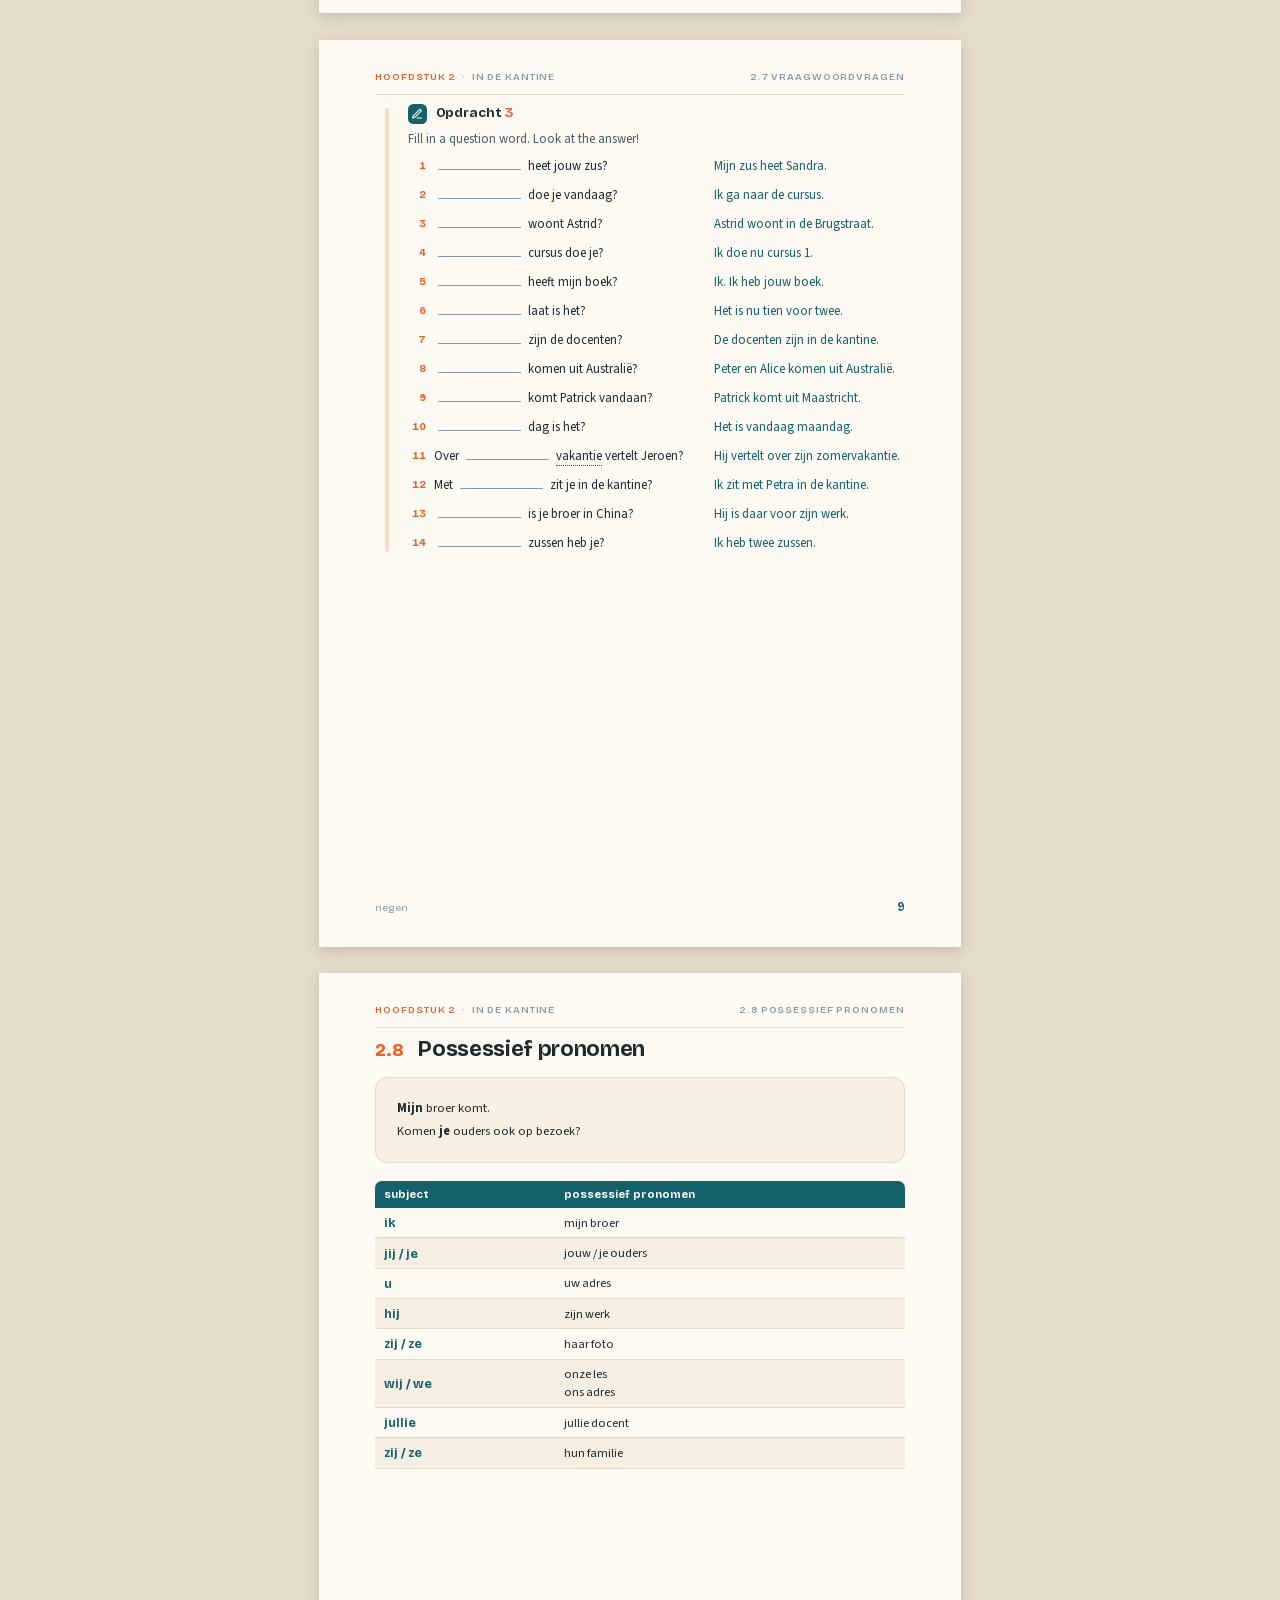
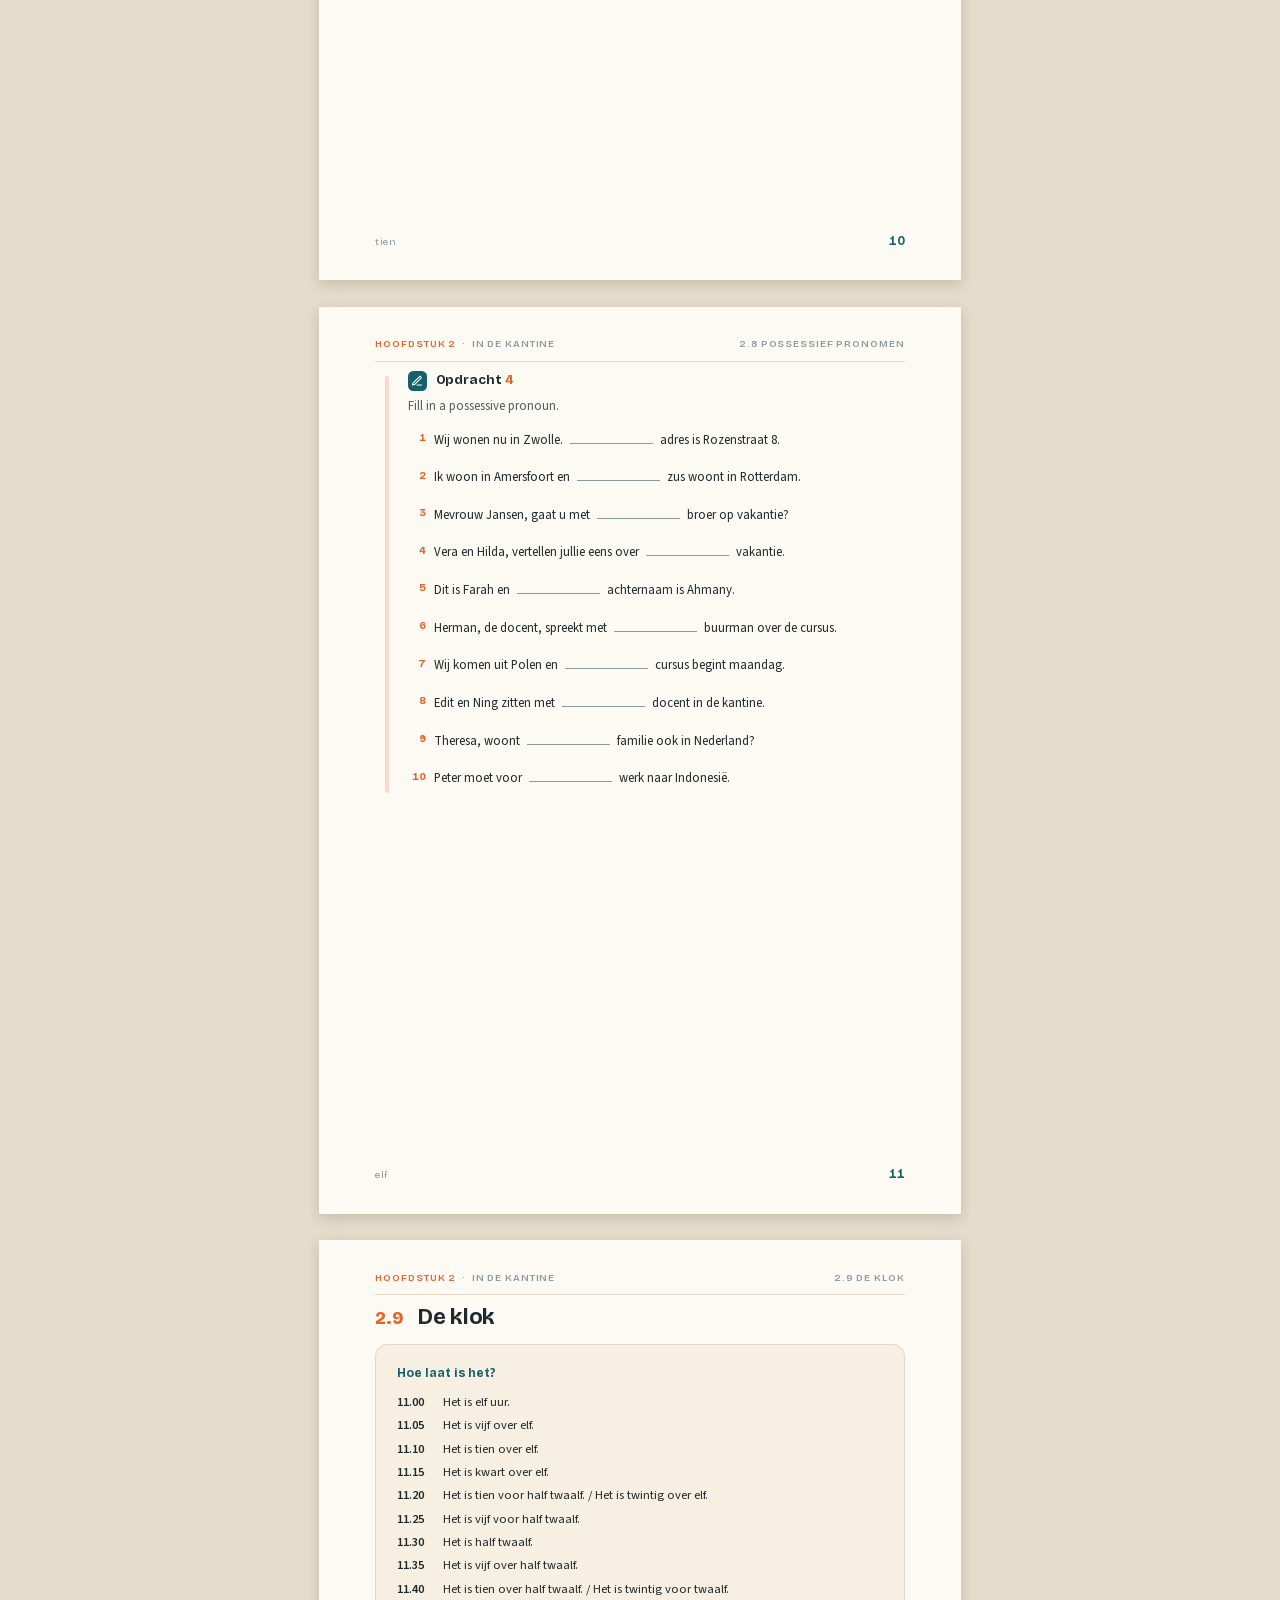
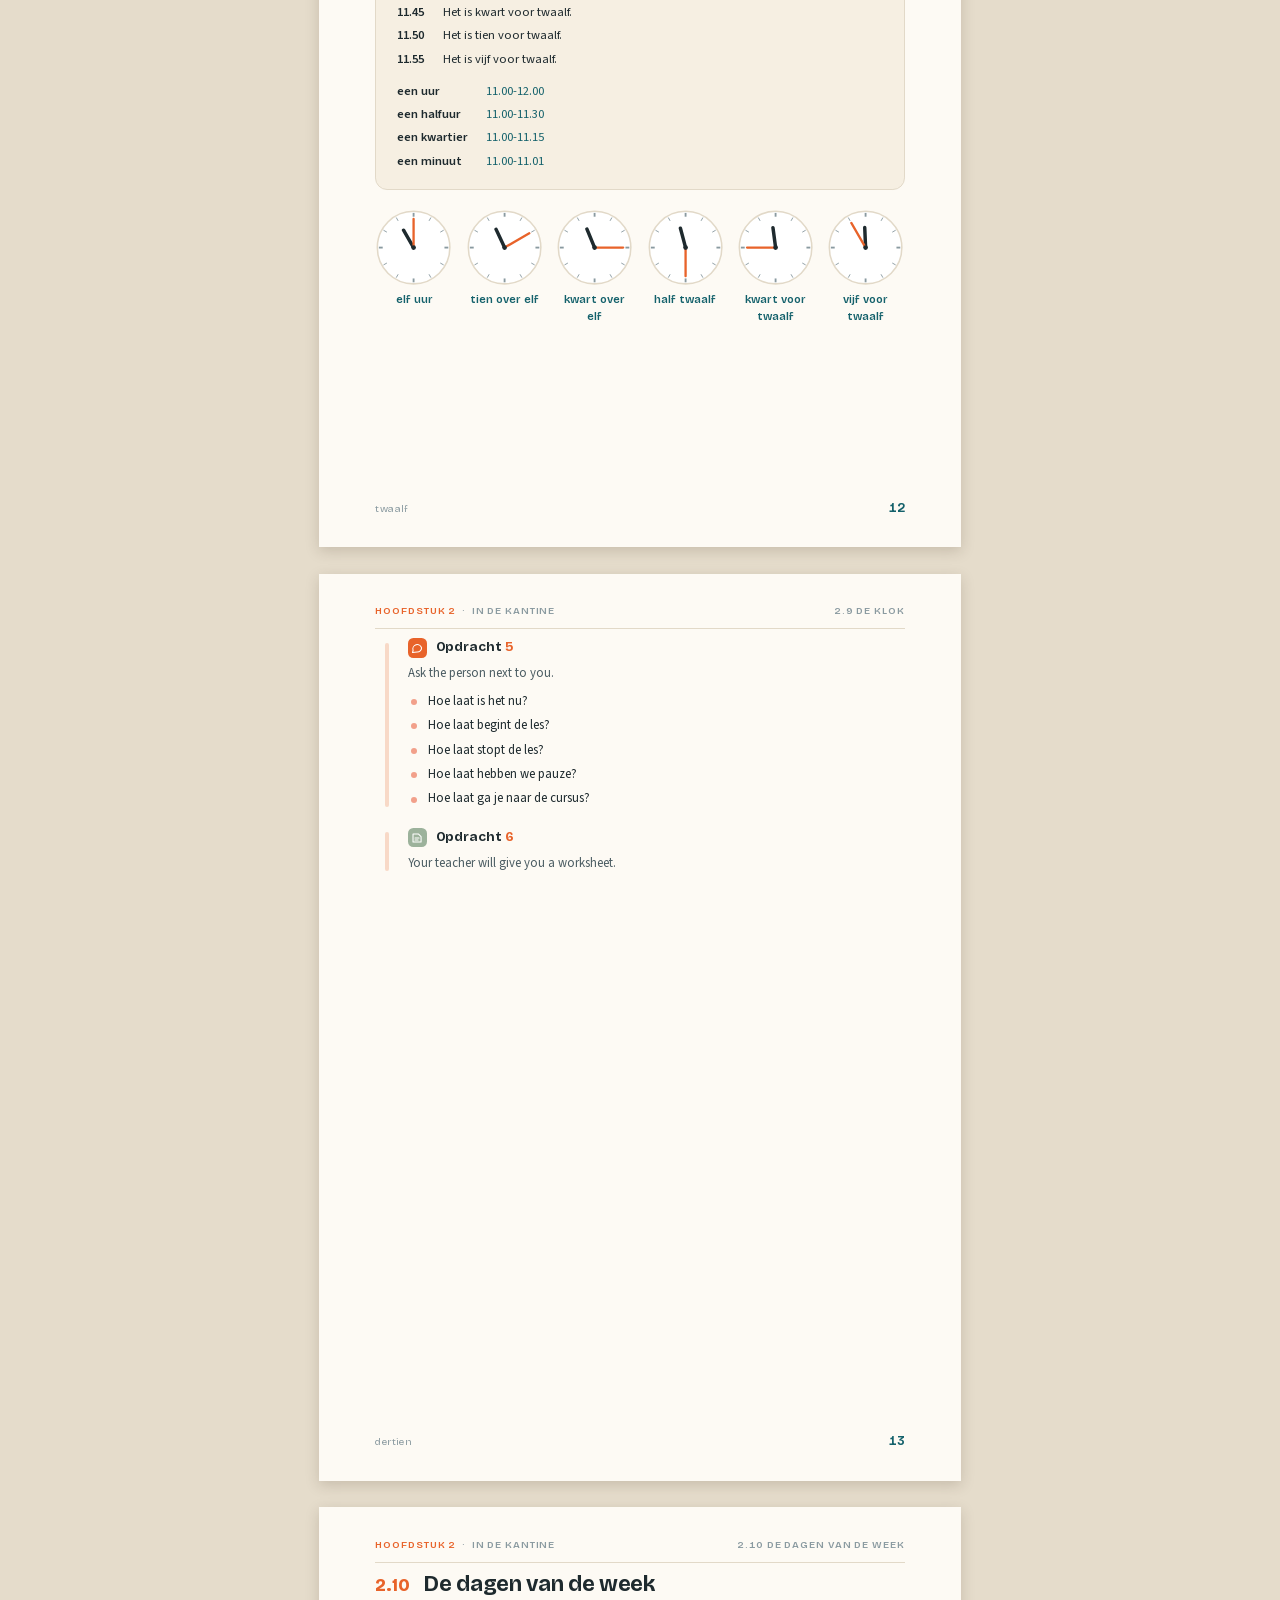
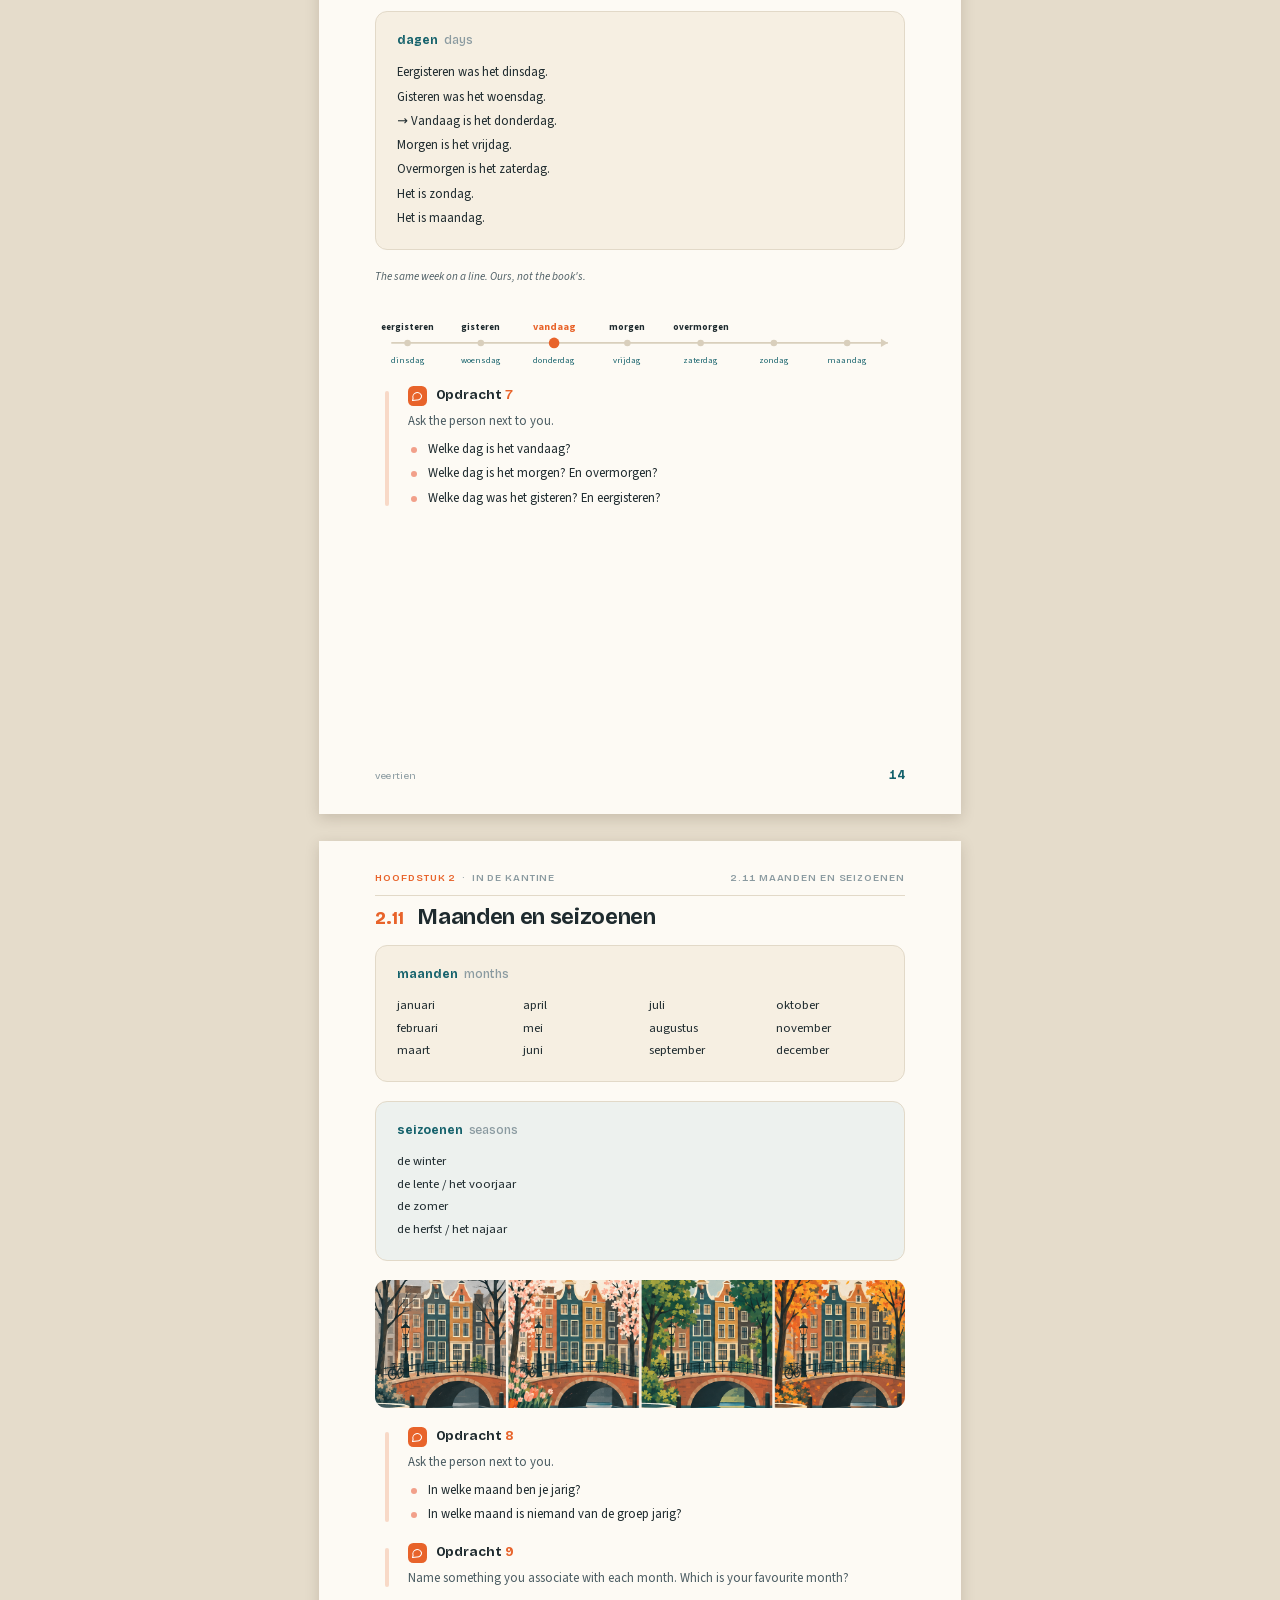
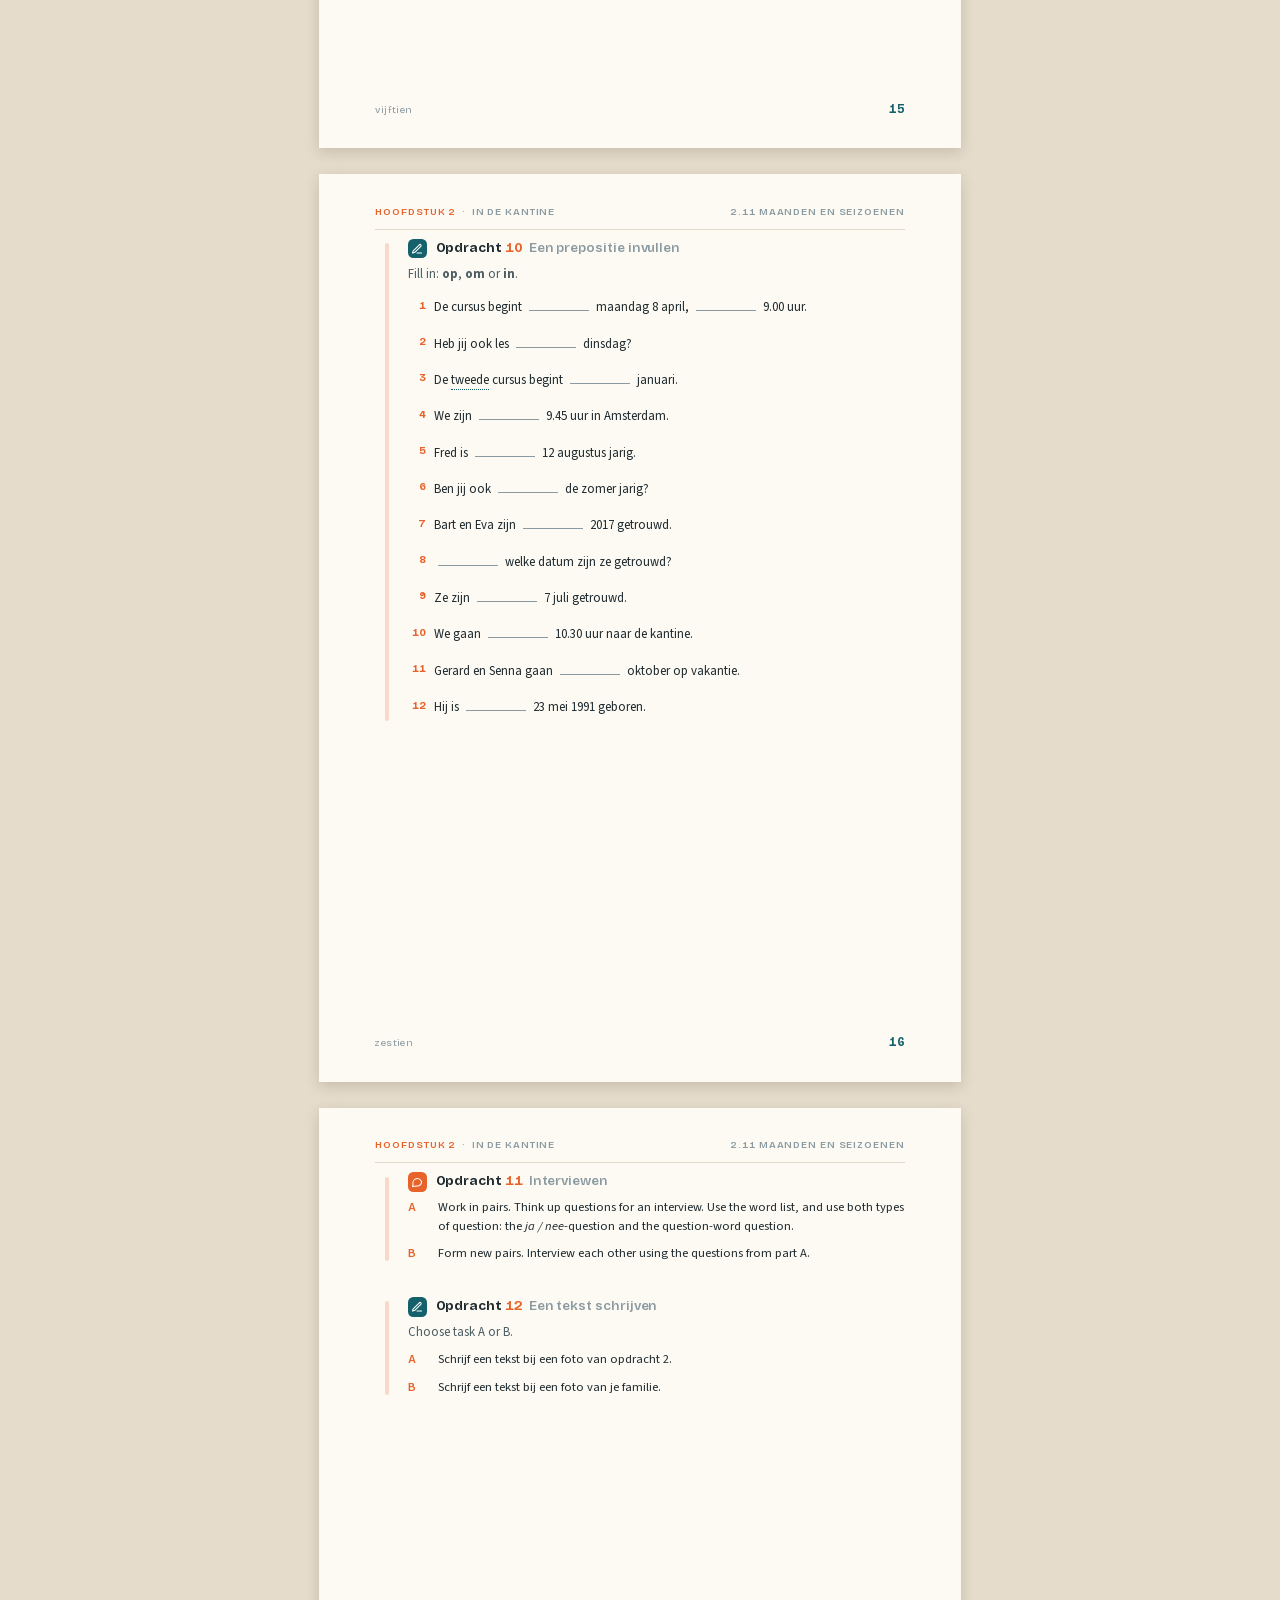
==== commit ca850a64: "Compose ch1 and ch2 from the shared helpers All three chapters now build from layout.py's blocks, an" ====
--- a/book/ch02-in-the-canteen/index.html
+++ b/book/ch02-in-the-canteen/index.html
@@ -34,8 +34,7 @@
 <h2 class="sec"><span class="num">2.3</span> Familierelaties</h2>
 <div class="card "><div style="display:grid;grid-template-columns:auto 1fr auto 1fr;gap:1.3mm 5mm;font-size:9.3pt"><div class="dutch">het gezin</div><div style="color:var(--teal)">family</div><div class="dutch">de zus</div><div style="color:var(--teal)">sister</div><div class="dutch">de ouders</div><div style="color:var(--teal)">parents</div><div class="dutch">de familie</div><div style="color:var(--teal)">family</div><div class="dutch">de vader</div><div style="color:var(--teal)">father</div><div class="dutch">de schoonzus</div><div style="color:var(--teal)">sister in law</div><div class="dutch">de moeder</div><div style="color:var(--teal)">mother</div><div class="dutch">de zwager</div><div style="color:var(--teal)">brother in law</div><div class="dutch">de man /<br>&nbsp;&nbsp;&nbsp;de echtgenoot</div><div style="color:var(--teal)">husband</div><div class="dutch">de opa</div><div style="color:var(--teal)">grandfather</div><div class="dutch">de vrouw /<br>&nbsp;&nbsp;&nbsp;de echtgenote</div><div style="color:var(--teal)">wife</div><div class="dutch">de oma</div><div style="color:var(--teal)">grandmother</div><div class="dutch">het kind</div><div style="color:var(--teal)">child</div><div class="dutch">het kleinkind</div><div style="color:var(--teal)">grandchild</div><div class="dutch">de zoon</div><div style="color:var(--teal)">son</div><div class="dutch">de oom</div><div style="color:var(--teal)">uncle</div><div class="dutch">de dochter</div><div style="color:var(--teal)">daughter</div><div class="dutch">de tante</div><div style="color:var(--teal)">aunt</div><div class="dutch">de broer</div><div style="color:var(--teal)">brother</div><div class="dutch">de neef</div><div style="color:var(--teal)">nephew / cousin</div><div class="dutch"></div><div style="color:var(--teal)"></div><div class="dutch">de nicht</div><div style="color:var(--teal)">niece / cousin</div></div></div>
 <img src="art/familie.png" class="img" style="height:62mm;object-fit:cover;margin-top:2mm"></div><div class="pf"><span class="w">zes</span><span class="n">6</span></div></section><section class="page "><div class="rh"><span><span class="chap">Hoofdstuk 2</span> &nbsp;·&nbsp; In de kantine</span><span>2.4 Beschrijven van mensen</span></div>
-<h2 class="sec"><span class="num">2.4</span> Beschrijven van mensen
-  <span style="font-size:10pt;color:var(--ink-faint);font-weight:600">describing people</span></h2>
+<h2 class="sec"><span class="num">2.4</span> Beschrijven van mensen <span style="font-size:10pt;color:var(--ink-faint);font-weight:600">describing people</span></h2>
 <div class="card "><div style="font-size:9.6pt;line-height:1.85">Hij is jonger.<br>Ik ben ouder.<br>Hij is lang.<br>Ze is klein.<br>Ze heeft kort, blond haar.<br>Ik heb lang, donker haar.<br>Hij heeft een bril.</div></div>
 <div class="sp"></div>
 <div class="task" data-opdracht="2"><div class="oh"><span class="icon i-speak"><svg viewBox="0 0 24 24"><path d="M21 11.5a8.4 8.4 0 0 1-9 8.4L3 21l1.1-4.3A8.4 8.4 0 1 1 21 11.5Z"/></svg></span><div class="ttl">Opdracht <span>2</span></div></div><div class=ins>You will see photos of families. Work in pairs. Choose one person from a family.</div><div style="display:grid;grid-template-columns:6mm 1fr;gap:1.6mm 2mm;font-size:9.4pt"><div class="dutch" style="color:var(--orange)">A</div><div>Beschrijf hoe hij / zij eruitziet.</div><div class="dutch" style="color:var(--orange)">B</div><div>Vertel / fantaseer:<br>1&nbsp; Hoe heet hij / zij?<br>2&nbsp; Hoe oud is hij / zij?</div><div class="dutch" style="color:var(--orange)">C</div><div>Vertel / fantaseer over zijn / haar broers en zussen en ouders:<br>1&nbsp; Wat doen ze?<br>2&nbsp; Waar wonen ze?<br>3&nbsp; Waar zijn ze nu (op de foto)?</div></div></div>
@@ -47,11 +46,10 @@
 <div class="card "><div style="font-size:9.5pt;line-height:1.8">Woon je al lang in Utrecht?<br>Is deze plaats vrij?<br>Krijg je nog bezoek?<br>Zijn je ouders daar op vakantie?</div></div>
 <div class="sp"></div>
 <h2 class="sec"><span class="num">2.7</span> Vraagwoordvragen</h2>
-<div class="card "><div style="display:grid;grid-template-columns:1fr 1fr;gap:1.2mm 6mm;font-size:9.4pt"><div><b>Wie</b> ben jij?<br><b>Wie</b> is jonger?<br><b>Hoe</b> heet jij?<br><b>Hoe laat</b> is het?<br><b>Hoeveel</b> broers heb je?<br><b>Wat</b> is je adres?<br><b>Wat</b> doen je ouders daar?<br><b>Waar</b> woon je?<br><b>Waar</b> kom je vandaan?</div><div>Uit <b>welk</b> land kom je?<br><b>Welke</b> dag is het eigenlijk vandaag?<br><b>Wanneer</b> is het in jouw land zomer?<br><b>Waarom</b> zijn je ouders in Indonesië?</div></div></div><div class="pf"><span class="w">acht</span><span class="n">8</span></div></section><section class="page "><div class="rh"><span><span class="chap">Hoofdstuk 2</span> &nbsp;·&nbsp; In de kantine</span><span>2.7 Vraagwoordvragen</span></div><div class="keep" data-keep="opdracht-3"><div class="task" data-opdracht="3"><div class="oh"><span class="icon i-write"><svg viewBox="0 0 24 24"><path d="M12 20h9"/><path d="M16.5 3.5a2.1 2.1 0 0 1 3 3L7 19l-4 1 1-4Z"/></svg></span><div class="ttl">Opdracht <span>3</span></div></div><div class=ins>Fill in a question word. Look at the answer!</div><ol class="items qa-items"><li><div class="qline"><span class=blank></span> heet jouw zus?</div><div class="aline">Mijn zus heet Sandra.</div></li><li><div class="qline"><span class=blank></span> doe je vandaag?</div><div class="aline">Ik ga naar de cursus.</div></li><li><div class="qline"><span class=blank></span> woont Astrid?</div><div class="aline">Astrid woont in de Brugstraat.</div></li><li><div class="qline"><span class=blank></span> cursus doe je?</div><div class="aline">Ik doe nu cursus 1.</div></li><li><div class="qline"><span class=blank></span> heeft mijn boek?</div><div class="aline">Ik. Ik heb jouw boek.</div></li><li><div class="qline"><span class=blank></span> laat is het?</div><div class="aline">Het is nu tien voor twee.</div></li><li><div class="qline"><span class=blank></span> zijn de docenten?</div><div class="aline">De docenten zijn in de kantine.</div></li><li><div class="qline"><span class=blank></span> komen uit Australië?</div><div class="aline">Peter en Alice komen uit Australië.</div></li><li><div class="qline"><span class=blank></span> komt Patrick vandaan?</div><div class="aline">Patrick komt uit Maastricht.</div></li><li><div class="qline"><span class=blank></span> dag is het?</div><div class="aline">Het is vandaag maandag.</div></li><li><div class="qline">Over <span class=blank></span> <span class="gloss" data-en="de vakantie · holiday">vakantie</span> vertelt Jeroen?</div><div class="aline">Hij vertelt over zijn zomervakantie.</div></li><li><div class="qline">Met <span class=blank></span> zit je in de kantine?</div><div class="aline">Ik zit met Petra in de kantine.</div></li><li><div class="qline"><span class=blank></span> is je broer in China?</div><div class="aline">Hij is daar voor zijn werk.</div></li><li><div class="qline"><span class=blank></span> zussen heb je?</div><div class="aline">Ik heb twee zussen.</div></li></ol></div></div><div class="pf"><span class="w">negen</span><span class="n">9</span></div></section><section class="page "><div class="rh"><span><span class="chap">Hoofdstuk 2</span> &nbsp;·&nbsp; In de kantine</span><span>2.8 Possessief pronomen</span></div><div class="keep" data-keep="possessief-2.8">
+<div class="card "><div style="display:grid;grid-template-columns:1fr 1fr;gap:1.2mm 6mm;font-size:9.4pt"><div><b>Wie</b> ben jij?<br><b>Wie</b> is jonger?<br><b>Hoe</b> heet jij?<br><b>Hoe laat</b> is het?<br><b>Hoeveel</b> broers heb je?<br><b>Wat</b> is je adres?<br><b>Wat</b> doen je ouders daar?<br><b>Waar</b> woon je?<br><b>Waar</b> kom je vandaan?</div><div>Uit <b>welk</b> land kom je?<br><b>Welke</b> dag is het eigenlijk vandaag?<br><b>Wanneer</b> is het in jouw land zomer?<br><b>Waarom</b> zijn je ouders in Indonesië?</div></div></div><div class="pf"><span class="w">acht</span><span class="n">8</span></div></section><section class="page "><div class="rh"><span><span class="chap">Hoofdstuk 2</span> &nbsp;·&nbsp; In de kantine</span><span>2.7 Vraagwoordvragen</span></div><div class="keep" data-keep="opdracht-3"><div class="task" data-opdracht="3"><div class="oh"><span class="icon i-write"><svg viewBox="0 0 24 24"><path d="M12 20h9"/><path d="M16.5 3.5a2.1 2.1 0 0 1 3 3L7 19l-4 1 1-4Z"/></svg></span><div class="ttl">Opdracht <span>3</span></div></div><div class=ins>Fill in a question word. Look at the answer!</div><ol class="items qa-items"><li><div class="qline"><span class="blank"></span> heet jouw zus?</div><div class="aline">Mijn zus heet Sandra.</div></li><li><div class="qline"><span class="blank"></span> doe je vandaag?</div><div class="aline">Ik ga naar de cursus.</div></li><li><div class="qline"><span class="blank"></span> woont Astrid?</div><div class="aline">Astrid woont in de Brugstraat.</div></li><li><div class="qline"><span class="blank"></span> cursus doe je?</div><div class="aline">Ik doe nu cursus 1.</div></li><li><div class="qline"><span class="blank"></span> heeft mijn boek?</div><div class="aline">Ik. Ik heb jouw boek.</div></li><li><div class="qline"><span class="blank"></span> laat is het?</div><div class="aline">Het is nu tien voor twee.</div></li><li><div class="qline"><span class="blank"></span> zijn de docenten?</div><div class="aline">De docenten zijn in de kantine.</div></li><li><div class="qline"><span class="blank"></span> komen uit Australië?</div><div class="aline">Peter en Alice komen uit Australië.</div></li><li><div class="qline"><span class="blank"></span> komt Patrick vandaan?</div><div class="aline">Patrick komt uit Maastricht.</div></li><li><div class="qline"><span class="blank"></span> dag is het?</div><div class="aline">Het is vandaag maandag.</div></li><li><div class="qline">Over <span class="blank"></span> <span class="gloss" data-en="de vakantie · holiday">vakantie</span> vertelt Jeroen?</div><div class="aline">Hij vertelt over zijn zomervakantie.</div></li><li><div class="qline">Met <span class="blank"></span> zit je in de kantine?</div><div class="aline">Ik zit met Petra in de kantine.</div></li><li><div class="qline"><span class="blank"></span> is je broer in China?</div><div class="aline">Hij is daar voor zijn werk.</div></li><li><div class="qline"><span class="blank"></span> zussen heb je?</div><div class="aline">Ik heb twee zussen.</div></li></ol></div></div><div class="pf"><span class="w">negen</span><span class="n">9</span></div></section><section class="page "><div class="rh"><span><span class="chap">Hoofdstuk 2</span> &nbsp;·&nbsp; In de kantine</span><span>2.8 Possessief pronomen</span></div><div class="keep" data-keep="possessief-2.8">
 <h2 class="sec"><span class="num">2.8</span> Possessief pronomen</h2>
 <div class="card "><div style="font-size:9.5pt;line-height:1.8"><b>Mijn</b> broer komt.<br>Komen <b>je</b> ouders ook op bezoek?</div></div>
-<table class="grid"><thead><tr><th style="width:34%">subject</th>
-<th>possessief pronomen</th></tr></thead><tbody><tr><td>ik</td><td>mijn broer</td></tr><tr><td>jij / je</td><td>jouw / je ouders</td></tr><tr><td>u</td><td>uw adres</td></tr><tr><td>hij</td><td>zijn werk</td></tr><tr><td>zij / ze</td><td>haar foto</td></tr><tr><td>wij / we</td><td>onze les<br>ons adres</td></tr><tr><td>jullie</td><td>jullie docent</td></tr><tr><td>zij / ze</td><td>hun familie</td></tr></tbody></table></div><div class="pf"><span class="w">tien</span><span class="n">10</span></div></section><section class="page "><div class="rh"><span><span class="chap">Hoofdstuk 2</span> &nbsp;·&nbsp; In de kantine</span><span>2.8 Possessief pronomen</span></div><div class="keep" data-keep="opdracht-4"><div class="task" data-opdracht="4"><div class="oh"><span class="icon i-write"><svg viewBox="0 0 24 24"><path d="M12 20h9"/><path d="M16.5 3.5a2.1 2.1 0 0 1 3 3L7 19l-4 1 1-4Z"/></svg></span><div class="ttl">Opdracht <span>4</span></div></div><div class=ins>Fill in a possessive pronoun.</div><ol class="items" style="line-height:2.5"><li>Wij wonen nu in Zwolle. <span class="blank"></span> adres is Rozenstraat 8.</li><li>Ik woon in Amersfoort en <span class="blank"></span> zus woont in Rotterdam.</li><li>Mevrouw Jansen, gaat u met <span class="blank"></span> broer op vakantie?</li><li>Vera en Hilda, vertellen jullie eens over <span class="blank"></span> vakantie.</li><li>Dit is Farah en <span class="blank"></span> achternaam is Ahmany.</li><li>Herman, de docent, spreekt met <span class="blank"></span> buurman over de cursus.</li><li>Wij komen uit Polen en <span class="blank"></span> cursus begint maandag.</li><li>Edit en Ning zitten met <span class="blank"></span> docent in de kantine.</li><li>Theresa, woont <span class="blank"></span> familie ook in Nederland?</li><li>Peter moet voor <span class="blank"></span> werk naar Indonesië.</li></ol></div></div><div class="pf"><span class="w">elf</span><span class="n">11</span></div></section><section class="page "><div class="rh"><span><span class="chap">Hoofdstuk 2</span> &nbsp;·&nbsp; In de kantine</span><span>2.9 De klok</span></div><div class="keep" data-keep="klok-2.9">
+<table class="grid"><thead><tr><th style="width:34%">subject</th><th>possessief pronomen</th></tr></thead><tbody><tr><td>ik</td><td>mijn broer</td></tr><tr><td>jij / je</td><td>jouw / je ouders</td></tr><tr><td>u</td><td>uw adres</td></tr><tr><td>hij</td><td>zijn werk</td></tr><tr><td>zij / ze</td><td>haar foto</td></tr><tr><td>wij / we</td><td>onze les<br>ons adres</td></tr><tr><td>jullie</td><td>jullie docent</td></tr><tr><td>zij / ze</td><td>hun familie</td></tr></tbody></table></div><div class="pf"><span class="w">tien</span><span class="n">10</span></div></section><section class="page "><div class="rh"><span><span class="chap">Hoofdstuk 2</span> &nbsp;·&nbsp; In de kantine</span><span>2.8 Possessief pronomen</span></div><div class="keep" data-keep="opdracht-4"><div class="task" data-opdracht="4"><div class="oh"><span class="icon i-write"><svg viewBox="0 0 24 24"><path d="M12 20h9"/><path d="M16.5 3.5a2.1 2.1 0 0 1 3 3L7 19l-4 1 1-4Z"/></svg></span><div class="ttl">Opdracht <span>4</span></div></div><div class=ins>Fill in a possessive pronoun.</div><ol class="items" style="line-height:2.5"><li>Wij wonen nu in Zwolle. <span class="blank"></span> adres is Rozenstraat 8.</li><li>Ik woon in Amersfoort en <span class="blank"></span> zus woont in Rotterdam.</li><li>Mevrouw Jansen, gaat u met <span class="blank"></span> broer op vakantie?</li><li>Vera en Hilda, vertellen jullie eens over <span class="blank"></span> vakantie.</li><li>Dit is Farah en <span class="blank"></span> achternaam is Ahmany.</li><li>Herman, de docent, spreekt met <span class="blank"></span> buurman over de cursus.</li><li>Wij komen uit Polen en <span class="blank"></span> cursus begint maandag.</li><li>Edit en Ning zitten met <span class="blank"></span> docent in de kantine.</li><li>Theresa, woont <span class="blank"></span> familie ook in Nederland?</li><li>Peter moet voor <span class="blank"></span> werk naar Indonesië.</li></ol></div></div><div class="pf"><span class="w">elf</span><span class="n">11</span></div></section><section class="page "><div class="rh"><span><span class="chap">Hoofdstuk 2</span> &nbsp;·&nbsp; In de kantine</span><span>2.9 De klok</span></div><div class="keep" data-keep="klok-2.9">
 <h2 class="sec"><span class="num">2.9</span> De klok</h2>
 <div class="card "><div class=ct>Hoe laat is het?</div><div style="display:grid;grid-template-columns:auto 1fr;gap:1.2mm 5mm;font-size:9.4pt"><div class="dutch">11.00</div><div>Het is elf uur.</div><div class="dutch">11.05</div><div>Het is vijf over elf.</div><div class="dutch">11.10</div><div>Het is tien over elf.</div><div class="dutch">11.15</div><div>Het is kwart over elf.</div><div class="dutch">11.20</div><div>Het is tien voor half twaalf. / Het is twintig over elf.</div><div class="dutch">11.25</div><div>Het is vijf voor half twaalf.</div><div class="dutch">11.30</div><div>Het is half twaalf.</div><div class="dutch">11.35</div><div>Het is vijf over half twaalf.</div><div class="dutch">11.40</div><div>Het is tien over half twaalf. / Het is twintig voor twaalf.</div><div class="dutch">11.45</div><div>Het is kwart voor twaalf.</div><div class="dutch">11.50</div><div>Het is tien voor twaalf.</div><div class="dutch">11.55</div><div>Het is vijf voor twaalf.</div></div><div style="height:3.5mm"></div><div style="display:grid;grid-template-columns:auto 1fr;gap:1.2mm 5mm;font-size:9.4pt;max-width:70mm"><div class="dutch">een uur</div><div style="color:var(--teal)">11.00-12.00</div><div class="dutch">een halfuur</div><div style="color:var(--teal)">11.00-11.30</div><div class="dutch">een kwartier</div><div style="color:var(--teal)">11.00-11.15</div><div class="dutch">een minuut</div><div style="color:var(--teal)">11.00-11.01</div></div></div>
 <div class="clocks"><div class="clock"><svg viewBox="0 0 100 100"><circle cx="50" cy="50" r="47" fill="#fff" stroke="var(--rule)" stroke-width="2"/><line x1="50.0" y1="10.0" x2="50.0" y2="5.0" stroke="var(--ink-faint)" stroke-width="2.4"/><line x1="70.0" y1="15.4" x2="72.5" y2="11.0" stroke="var(--ink-faint)" stroke-width="1.2"/><line x1="84.6" y1="30.0" x2="89.0" y2="27.5" stroke="var(--ink-faint)" stroke-width="1.2"/><line x1="90.0" y1="50.0" x2="95.0" y2="50.0" stroke="var(--ink-faint)" stroke-width="2.4"/><line x1="84.6" y1="70.0" x2="89.0" y2="72.5" stroke="var(--ink-faint)" stroke-width="1.2"/><line x1="70.0" y1="84.6" x2="72.5" y2="89.0" stroke="var(--ink-faint)" stroke-width="1.2"/><line x1="50.0" y1="90.0" x2="50.0" y2="95.0" stroke="var(--ink-faint)" stroke-width="2.4"/><line x1="30.0" y1="84.6" x2="27.5" y2="89.0" stroke="var(--ink-faint)" stroke-width="1.2"/><line x1="15.4" y1="70.0" x2="11.0" y2="72.5" stroke="var(--ink-faint)" stroke-width="1.2"/><line x1="10.0" y1="50.0" x2="5.0" y2="50.0" stroke="var(--ink-faint)" stroke-width="2.4"/><line x1="15.4" y1="30.0" x2="11.0" y2="27.5" stroke="var(--ink-faint)" stroke-width="1.2"/><line x1="30.0" y1="15.4" x2="27.5" y2="11.0" stroke="var(--ink-faint)" stroke-width="1.2"/><line x1="50" y1="50" x2="37.0" y2="27.5" stroke="var(--ink)" stroke-width="4.5" stroke-linecap="round"/><line x1="50" y1="50" x2="50.0" y2="13.0" stroke="var(--orange)" stroke-width="3" stroke-linecap="round"/><circle cx="50" cy="50" r="3" fill="var(--ink)"/></svg><div class="clocklabel">elf uur</div></div><div class="clock"><svg viewBox="0 0 100 100"><circle cx="50" cy="50" r="47" fill="#fff" stroke="var(--rule)" stroke-width="2"/><line x1="50.0" y1="10.0" x2="50.0" y2="5.0" stroke="var(--ink-faint)" stroke-width="2.4"/><line x1="70.0" y1="15.4" x2="72.5" y2="11.0" stroke="var(--ink-faint)" stroke-width="1.2"/><line x1="84.6" y1="30.0" x2="89.0" y2="27.5" stroke="var(--ink-faint)" stroke-width="1.2"/><line x1="90.0" y1="50.0" x2="95.0" y2="50.0" stroke="var(--ink-faint)" stroke-width="2.4"/><line x1="84.6" y1="70.0" x2="89.0" y2="72.5" stroke="var(--ink-faint)" stroke-width="1.2"/><line x1="70.0" y1="84.6" x2="72.5" y2="89.0" stroke="var(--ink-faint)" stroke-width="1.2"/><line x1="50.0" y1="90.0" x2="50.0" y2="95.0" stroke="var(--ink-faint)" stroke-width="2.4"/><line x1="30.0" y1="84.6" x2="27.5" y2="89.0" stroke="var(--ink-faint)" stroke-width="1.2"/><line x1="15.4" y1="70.0" x2="11.0" y2="72.5" stroke="var(--ink-faint)" stroke-width="1.2"/><line x1="10.0" y1="50.0" x2="5.0" y2="50.0" stroke="var(--ink-faint)" stroke-width="2.4"/><line x1="15.4" y1="30.0" x2="11.0" y2="27.5" stroke="var(--ink-faint)" stroke-width="1.2"/><line x1="30.0" y1="15.4" x2="27.5" y2="11.0" stroke="var(--ink-faint)" stroke-width="1.2"/><line x1="50" y1="50" x2="39.0" y2="26.4" stroke="var(--ink)" stroke-width="4.5" stroke-linecap="round"/><line x1="50" y1="50" x2="82.0" y2="31.5" stroke="var(--orange)" stroke-width="3" stroke-linecap="round"/><circle cx="50" cy="50" r="3" fill="var(--ink)"/></svg><div class="clocklabel">tien over elf</div></div><div class="clock"><svg viewBox="0 0 100 100"><circle cx="50" cy="50" r="47" fill="#fff" stroke="var(--rule)" stroke-width="2"/><line x1="50.0" y1="10.0" x2="50.0" y2="5.0" stroke="var(--ink-faint)" stroke-width="2.4"/><line x1="70.0" y1="15.4" x2="72.5" y2="11.0" stroke="var(--ink-faint)" stroke-width="1.2"/><line x1="84.6" y1="30.0" x2="89.0" y2="27.5" stroke="var(--ink-faint)" stroke-width="1.2"/><line x1="90.0" y1="50.0" x2="95.0" y2="50.0" stroke="var(--ink-faint)" stroke-width="2.4"/><line x1="84.6" y1="70.0" x2="89.0" y2="72.5" stroke="var(--ink-faint)" stroke-width="1.2"/><line x1="70.0" y1="84.6" x2="72.5" y2="89.0" stroke="var(--ink-faint)" stroke-width="1.2"/><line x1="50.0" y1="90.0" x2="50.0" y2="95.0" stroke="var(--ink-faint)" stroke-width="2.4"/><line x1="30.0" y1="84.6" x2="27.5" y2="89.0" stroke="var(--ink-faint)" stroke-width="1.2"/><line x1="15.4" y1="70.0" x2="11.0" y2="72.5" stroke="var(--ink-faint)" stroke-width="1.2"/><line x1="10.0" y1="50.0" x2="5.0" y2="50.0" stroke="var(--ink-faint)" stroke-width="2.4"/><line x1="15.4" y1="30.0" x2="11.0" y2="27.5" stroke="var(--ink-faint)" stroke-width="1.2"/><line x1="30.0" y1="15.4" x2="27.5" y2="11.0" stroke="var(--ink-faint)" stroke-width="1.2"/><line x1="50" y1="50" x2="40.1" y2="26.0" stroke="var(--ink)" stroke-width="4.5" stroke-linecap="round"/><line x1="50" y1="50" x2="87.0" y2="50.0" stroke="var(--orange)" stroke-width="3" stroke-linecap="round"/><circle cx="50" cy="50" r="3" fill="var(--ink)"/></svg><div class="clocklabel">kwart over elf</div></div><div class="clock"><svg viewBox="0 0 100 100"><circle cx="50" cy="50" r="47" fill="#fff" stroke="var(--rule)" stroke-width="2"/><line x1="50.0" y1="10.0" x2="50.0" y2="5.0" stroke="var(--ink-faint)" stroke-width="2.4"/><line x1="70.0" y1="15.4" x2="72.5" y2="11.0" stroke="var(--ink-faint)" stroke-width="1.2"/><line x1="84.6" y1="30.0" x2="89.0" y2="27.5" stroke="var(--ink-faint)" stroke-width="1.2"/><line x1="90.0" y1="50.0" x2="95.0" y2="50.0" stroke="var(--ink-faint)" stroke-width="2.4"/><line x1="84.6" y1="70.0" x2="89.0" y2="72.5" stroke="var(--ink-faint)" stroke-width="1.2"/><line x1="70.0" y1="84.6" x2="72.5" y2="89.0" stroke="var(--ink-faint)" stroke-width="1.2"/><line x1="50.0" y1="90.0" x2="50.0" y2="95.0" stroke="var(--ink-faint)" stroke-width="2.4"/><line x1="30.0" y1="84.6" x2="27.5" y2="89.0" stroke="var(--ink-faint)" stroke-width="1.2"/><line x1="15.4" y1="70.0" x2="11.0" y2="72.5" stroke="var(--ink-faint)" stroke-width="1.2"/><line x1="10.0" y1="50.0" x2="5.0" y2="50.0" stroke="var(--ink-faint)" stroke-width="2.4"/><line x1="15.4" y1="30.0" x2="11.0" y2="27.5" stroke="var(--ink-faint)" stroke-width="1.2"/><line x1="30.0" y1="15.4" x2="27.5" y2="11.0" stroke="var(--ink-faint)" stroke-width="1.2"/><line x1="50" y1="50" x2="43.3" y2="24.9" stroke="var(--ink)" stroke-width="4.5" stroke-linecap="round"/><line x1="50" y1="50" x2="50.0" y2="87.0" stroke="var(--orange)" stroke-width="3" stroke-linecap="round"/><circle cx="50" cy="50" r="3" fill="var(--ink)"/></svg><div class="clocklabel">half twaalf</div></div><div class="clock"><svg viewBox="0 0 100 100"><circle cx="50" cy="50" r="47" fill="#fff" stroke="var(--rule)" stroke-width="2"/><line x1="50.0" y1="10.0" x2="50.0" y2="5.0" stroke="var(--ink-faint)" stroke-width="2.4"/><line x1="70.0" y1="15.4" x2="72.5" y2="11.0" stroke="var(--ink-faint)" stroke-width="1.2"/><line x1="84.6" y1="30.0" x2="89.0" y2="27.5" stroke="var(--ink-faint)" stroke-width="1.2"/><line x1="90.0" y1="50.0" x2="95.0" y2="50.0" stroke="var(--ink-faint)" stroke-width="2.4"/><line x1="84.6" y1="70.0" x2="89.0" y2="72.5" stroke="var(--ink-faint)" stroke-width="1.2"/><line x1="70.0" y1="84.6" x2="72.5" y2="89.0" stroke="var(--ink-faint)" stroke-width="1.2"/><line x1="50.0" y1="90.0" x2="50.0" y2="95.0" stroke="var(--ink-faint)" stroke-width="2.4"/><line x1="30.0" y1="84.6" x2="27.5" y2="89.0" stroke="var(--ink-faint)" stroke-width="1.2"/><line x1="15.4" y1="70.0" x2="11.0" y2="72.5" stroke="var(--ink-faint)" stroke-width="1.2"/><line x1="10.0" y1="50.0" x2="5.0" y2="50.0" stroke="var(--ink-faint)" stroke-width="2.4"/><line x1="15.4" y1="30.0" x2="11.0" y2="27.5" stroke="var(--ink-faint)" stroke-width="1.2"/><line x1="30.0" y1="15.4" x2="27.5" y2="11.0" stroke="var(--ink-faint)" stroke-width="1.2"/><line x1="50" y1="50" x2="46.6" y2="24.2" stroke="var(--ink)" stroke-width="4.5" stroke-linecap="round"/><line x1="50" y1="50" x2="13.0" y2="50.0" stroke="var(--orange)" stroke-width="3" stroke-linecap="round"/><circle cx="50" cy="50" r="3" fill="var(--ink)"/></svg><div class="clocklabel">kwart voor twaalf</div></div><div class="clock"><svg viewBox="0 0 100 100"><circle cx="50" cy="50" r="47" fill="#fff" stroke="var(--rule)" stroke-width="2"/><line x1="50.0" y1="10.0" x2="50.0" y2="5.0" stroke="var(--ink-faint)" stroke-width="2.4"/><line x1="70.0" y1="15.4" x2="72.5" y2="11.0" stroke="var(--ink-faint)" stroke-width="1.2"/><line x1="84.6" y1="30.0" x2="89.0" y2="27.5" stroke="var(--ink-faint)" stroke-width="1.2"/><line x1="90.0" y1="50.0" x2="95.0" y2="50.0" stroke="var(--ink-faint)" stroke-width="2.4"/><line x1="84.6" y1="70.0" x2="89.0" y2="72.5" stroke="var(--ink-faint)" stroke-width="1.2"/><line x1="70.0" y1="84.6" x2="72.5" y2="89.0" stroke="var(--ink-faint)" stroke-width="1.2"/><line x1="50.0" y1="90.0" x2="50.0" y2="95.0" stroke="var(--ink-faint)" stroke-width="2.4"/><line x1="30.0" y1="84.6" x2="27.5" y2="89.0" stroke="var(--ink-faint)" stroke-width="1.2"/><line x1="15.4" y1="70.0" x2="11.0" y2="72.5" stroke="var(--ink-faint)" stroke-width="1.2"/><line x1="10.0" y1="50.0" x2="5.0" y2="50.0" stroke="var(--ink-faint)" stroke-width="2.4"/><line x1="15.4" y1="30.0" x2="11.0" y2="27.5" stroke="var(--ink-faint)" stroke-width="1.2"/><line x1="30.0" y1="15.4" x2="27.5" y2="11.0" stroke="var(--ink-faint)" stroke-width="1.2"/><line x1="50" y1="50" x2="48.9" y2="24.0" stroke="var(--ink)" stroke-width="4.5" stroke-linecap="round"/><line x1="50" y1="50" x2="31.5" y2="18.0" stroke="var(--orange)" stroke-width="3" stroke-linecap="round"/><circle cx="50" cy="50" r="3" fill="var(--ink)"/></svg><div class="clocklabel">vijf voor twaalf</div></div></div></div><div class="pf"><span class="w">twaalf</span><span class="n">12</span></div></section><section class="page "><div class="rh"><span><span class="chap">Hoofdstuk 2</span> &nbsp;·&nbsp; In de kantine</span><span>2.9 De klok</span></div>
@@ -64,7 +62,7 @@
 <div class="sp"></div>
 <div class="task" data-opdracht="7"><div class="oh"><span class="icon i-speak"><svg viewBox="0 0 24 24"><path d="M21 11.5a8.4 8.4 0 0 1-9 8.4L3 21l1.1-4.3A8.4 8.4 0 1 1 21 11.5Z"/></svg></span><div class="ttl">Opdracht <span>7</span></div></div><div class=ins>Ask the person next to you.</div><ul class="bullet"><li>Welke dag is het vandaag?</li><li>Welke dag is het morgen? En overmorgen?</li><li>Welke dag was het gisteren? En eergisteren?</li></ul></div></div><div class="pf"><span class="w">veertien</span><span class="n">14</span></div></section><section class="page "><div class="rh"><span><span class="chap">Hoofdstuk 2</span> &nbsp;·&nbsp; In de kantine</span><span>2.11 Maanden en seizoenen</span></div><div class="keep" data-keep="maanden-2.11">
 <h2 class="sec"><span class="num">2.11</span> Maanden en seizoenen</h2>
-<div class="card "><div class=ct>maanden &nbsp;<em>months</em></div><div style="display:grid;grid-template-columns:repeat(4,1fr);gap:0 5mm;font-size:9.5pt;line-height:1.8"><div>januari<br>februari<br>maart</div><div>april<br>mei<br>juni</div><div>juli<br>augustus<br>september</div><div>oktober<br>november<br>december</div></div></div>
+<div class="card "><div class=ct>maanden &nbsp;<em>months</em></div><div style="display:grid;grid-template-columns:repeat(4,1fr);gap:0 5mm;font-size:9.5pt;line-height:1.8;"><div>januari<br>februari<br>maart</div><div>april<br>mei<br>juni</div><div>juli<br>augustus<br>september</div><div>oktober<br>november<br>december</div></div></div>
 <div class="card teal"><div class=ct>seizoenen &nbsp;<em>seasons</em></div><div style="font-size:9.5pt;line-height:1.8">de winter<br>de lente / het voorjaar<br>de zomer<br>de herfst / het najaar</div></div>
 <img src="art/seizoenen.png" class="img" style="height:34mm;object-fit:cover;margin-bottom:5mm">
 <div class="task" data-opdracht="8"><div class="oh"><span class="icon i-speak"><svg viewBox="0 0 24 24"><path d="M21 11.5a8.4 8.4 0 0 1-9 8.4L3 21l1.1-4.3A8.4 8.4 0 1 1 21 11.5Z"/></svg></span><div class="ttl">Opdracht <span>8</span></div></div><div class=ins>Ask the person next to you.</div><ul class="bullet"><li>In welke maand ben je jarig?</li><li>In welke maand is niemand van de groep jarig?</li></ul></div>
@@ -82,8 +80,7 @@
   </div>
 </div></div><div class="pf"><span class="w">achttien</span><span class="n">18</span></div></section><section class="page "><div class="rh"><span><span class="chap">Hoofdstuk 2</span> &nbsp;·&nbsp; In de kantine</span><span>2.13 Uitspraak</span></div><div class="keep" data-keep="uitspraak-2.13">
 <h2 class="sec"><span class="num">2.13</span> Uitspraak: a – aa</h2>
-<div class="task" data-opdracht="14"><div class="oh"><span class="icon i-speak"><svg viewBox="0 0 24 24"><path d="M21 11.5a8.4 8.4 0 0 1-9 8.4L3 21l1.1-4.3A8.4 8.4 0 1 1 21 11.5Z"/></svg></span><div class="ttl">Opdracht <span>14</span> &nbsp;<span style="color:var(--ink-faint);font-weight:600">Vocalen</span></div></div><div class=ins>You work at a dating agency — an odd one: you match people who share the same first vowel. These people are looking for a partner:</div><div style="display:grid;grid-template-columns:repeat(4,1fr);gap:0 5mm;font-size:9.5pt;line-height:1.9;margin:1mm 0 3mm"><div>Ben<br>Boris<br>Roos<br>Sara</div><div>Daan<br>Diederik<br>Jos<br>Linde</div><div>Els<br>Marcel<br>Lotte<br>Tim</div><div>Nina<br>Petra<br>Vera<br>Walter</div></div><div class="note" style="font-style:normal">Ben, Boris, Daan, Diederik, Els, Jos, Linde, Lotte, Nina, Roos, Sara en Tim zoeken een partner van het andere geslacht. De rest zoekt iemand van <span class="gloss" data-en="the same">hetzelfde</span> geslacht.</div></div></div><div class="pf"><span class="w">negentien</span><span class="n">19</span></div></section><section class="page "><div class="rh"><span><span class="chap">Hoofdstuk 2</span> &nbsp;·&nbsp; In de kantine</span><span>2.13 Uitspraak</span></div><div class="keep" data-keep="opdracht-15">
-<div class="task" data-opdracht="15"><div class="oh"><span class="icon i-audio"><svg viewBox="0 0 24 24"><path d="M11 5 6 9H3v6h3l5 4Z"/><path d="M15.5 8.5a5 5 0 0 1 0 7M18.5 5.5a9 9 0 0 1 0 13"/></svg></span><div class="ttl">Opdracht <span>15</span> &nbsp;<span style="color:var(--ink-faint);font-weight:600">a – aa</span></div></div><div style="display:grid;grid-template-columns:6mm 1fr;gap:2.4mm 2mm;font-size:9.4pt"><div class="dutch" style="color:var(--orange)">A</div><div>You hear two words each time. Is it the same sound (+) or a different one (–)?</div></div><table class="grid tick" style="max-width:62mm;margin:3mm 0 6mm"><thead><tr><th style="width:12mm"></th><th>+</th><th>–</th></tr></thead><tbody><tr><td>1</td><td></td><td></td></tr><tr><td>2</td><td></td><td></td></tr><tr><td>3</td><td></td><td></td></tr><tr><td>4</td><td></td><td></td></tr><tr><td>5</td><td></td><td></td></tr></tbody></table><div style="display:grid;grid-template-columns:6mm 1fr;gap:2.4mm 2mm;font-size:9.4pt"><div class="dutch" style="color:var(--orange)">B</div><div>You hear three words each time. Which two have the same sound?</div></div><div class="example" style="max-width:74mm;margin:3mm 0 2mm"><div class="lbl">Example</div><table class="grid tick noindex" style="margin:0"><thead><tr><th>jarig</th><th>naam</th><th>dag</th></tr></thead><tbody><tr><td>+</td><td>+</td><td>–</td></tr></tbody></table></div><table class="grid tick" style="max-width:74mm;margin:3mm 0 0"><tbody><tr><td>1</td><td></td><td></td><td></td></tr><tr><td>2</td><td></td><td></td><td></td></tr><tr><td>3</td><td></td><td></td><td></td></tr><tr><td>4</td><td></td><td></td><td></td></tr><tr><td>5</td><td></td><td></td><td></td></tr><tr><td>6</td><td></td><td></td><td></td></tr><tr><td>7</td><td></td><td></td><td></td></tr></tbody></table></div></div><div class="pf"><span class="w">twintig</span><span class="n">20</span></div></section><section class="page "><div class="rh"><span><span class="chap">Hoofdstuk 2</span> &nbsp;·&nbsp; In de kantine</span><span>2.13 Uitspraak</span></div><div class="keep" data-keep="opdracht-16"><div class="task" data-opdracht="16"><div class="oh"><a class="icon i-audio play" href="audio/opdracht16.mp3" data-src="audio/opdracht16.mp3" aria-label="Opdracht 16"><svg viewBox="0 0 24 24" class="ic-play"><path d="M11 5 6 9H3v6h3l5 4Z"/><path d="M15.5 8.5a5 5 0 0 1 0 7M18.5 5.5a9 9 0 0 1 0 13"/></svg><svg viewBox="0 0 24 24" class="ic-stop"><rect x="6" y="6" width="12" height="12" rx="2"/></svg></a><div class="ttl">Opdracht <span>16</span> &nbsp;<span style="color:var(--ink-faint);font-weight:600">a – aa</span></div></div><div class=ins>Listen carefully to these words and repeat them.</div><div style="font-size:10pt;line-height:2.4;margin-top:2mm"><div class="wordrow">acht &nbsp;<span>&#9642;</span>&nbsp; wat &nbsp;<span>&#9642;</span>&nbsp; ander &nbsp;<span>&#9642;</span>&nbsp; was &nbsp;<span>&#9642;</span>&nbsp; <span class="gloss" data-en="soon / later">straks</span> &nbsp;<span>&#9642;</span>&nbsp; dag &nbsp;<span>&#9642;</span>&nbsp; half &nbsp;<span>&#9642;</span>&nbsp; kantine &nbsp;<span>&#9642;</span>&nbsp; land &nbsp;<span>&#9642;</span>&nbsp; lang</div><div class="wordrow">jaar &nbsp;<span>&#9642;</span>&nbsp; plaats &nbsp;<span>&#9642;</span>&nbsp; maand &nbsp;<span>&#9642;</span>&nbsp; naar &nbsp;<span>&#9642;</span>&nbsp; naam &nbsp;<span>&#9642;</span>&nbsp; dagen &nbsp;<span>&#9642;</span>&nbsp; jarig &nbsp;<span>&#9642;</span>&nbsp; ja &nbsp;<span>&#9642;</span>&nbsp; vader &nbsp;<span>&#9642;</span>&nbsp; maken</div><div class="wordrow">acht &nbsp;<span>&#9642;</span>&nbsp; jaar &nbsp;<span>&#9642;</span>&nbsp; was &nbsp;<span>&#9642;</span>&nbsp; dagen &nbsp;<span>&#9642;</span>&nbsp; dag &nbsp;<span>&#9642;</span>&nbsp; plaats &nbsp;<span>&#9642;</span>&nbsp; straks &nbsp;<span>&#9642;</span>&nbsp; land &nbsp;<span>&#9642;</span>&nbsp; maken &nbsp;<span>&#9642;</span>&nbsp; vader</div></div></div></div><div class="pf"><span class="w">eenentwintig</span><span class="n">21</span></div></section><section class="page "><div class="rh"><span><span class="chap">Hoofdstuk 2</span> &nbsp;·&nbsp; In de kantine</span><span>In de praktijk</span></div>
+<div class="task" data-opdracht="14"><div class="oh"><span class="icon i-speak"><svg viewBox="0 0 24 24"><path d="M21 11.5a8.4 8.4 0 0 1-9 8.4L3 21l1.1-4.3A8.4 8.4 0 1 1 21 11.5Z"/></svg></span><div class="ttl">Opdracht <span>14</span> &nbsp;<span style="color:var(--ink-faint);font-weight:600">Vocalen</span></div></div><div class=ins>You work at a dating agency — an odd one: you match people who share the same first vowel. These people are looking for a partner:</div><div style="display:grid;grid-template-columns:repeat(4,1fr);gap:0 5mm;font-size:9.5pt;line-height:1.9;margin:1mm 0 3mm"><div>Ben<br>Boris<br>Roos<br>Sara</div><div>Daan<br>Diederik<br>Jos<br>Linde</div><div>Els<br>Marcel<br>Lotte<br>Tim</div><div>Nina<br>Petra<br>Vera<br>Walter</div></div><div class="note" style="font-style:normal">Ben, Boris, Daan, Diederik, Els, Jos, Linde, Lotte, Nina, Roos, Sara en Tim zoeken een partner van het andere geslacht. De rest zoekt iemand van <span class="gloss" data-en="the same">hetzelfde</span> geslacht.</div></div></div><div class="pf"><span class="w">negentien</span><span class="n">19</span></div></section><section class="page "><div class="rh"><span><span class="chap">Hoofdstuk 2</span> &nbsp;·&nbsp; In de kantine</span><span>2.13 Uitspraak</span></div><div class="keep" data-keep="opdracht-15"><div class="task" data-opdracht="15"><div class="oh"><span class="icon i-audio"><svg viewBox="0 0 24 24"><path d="M11 5 6 9H3v6h3l5 4Z"/><path d="M15.5 8.5a5 5 0 0 1 0 7M18.5 5.5a9 9 0 0 1 0 13"/></svg></span><div class="ttl">Opdracht <span>15</span> &nbsp;<span style="color:var(--ink-faint);font-weight:600">a – aa</span></div></div><div style="display:grid;grid-template-columns:6mm 1fr;gap:2.4mm 2mm;font-size:9.4pt"><div class="dutch" style="color:var(--orange)">A</div><div>You hear two words each time. Is it the same sound (+) or a different one (–)?</div></div><table class="grid tick" style="max-width:62mm;margin:3mm 0 6mm"><thead><tr><th style="width:12mm"></th><th>+</th><th>–</th></tr></thead><tbody><tr><td>1</td><td></td><td></td></tr><tr><td>2</td><td></td><td></td></tr><tr><td>3</td><td></td><td></td></tr><tr><td>4</td><td></td><td></td></tr><tr><td>5</td><td></td><td></td></tr></tbody></table><div style="display:grid;grid-template-columns:6mm 1fr;gap:2.4mm 2mm;font-size:9.4pt"><div class="dutch" style="color:var(--orange)">B</div><div>You hear three words each time. Which two have the same sound?</div></div><div class="example" style="max-width:74mm;margin:3mm 0 2mm"><div class="lbl">Example</div><table class="grid tick noindex" style="margin:0"><thead><tr><th>jarig</th><th>naam</th><th>dag</th></tr></thead><tbody><tr><td>+</td><td>+</td><td>–</td></tr></tbody></table></div><table class="grid tick" style="max-width:74mm;margin:3mm 0 0"><tbody><tr><td>1</td><td></td><td></td><td></td></tr><tr><td>2</td><td></td><td></td><td></td></tr><tr><td>3</td><td></td><td></td><td></td></tr><tr><td>4</td><td></td><td></td><td></td></tr><tr><td>5</td><td></td><td></td><td></td></tr><tr><td>6</td><td></td><td></td><td></td></tr><tr><td>7</td><td></td><td></td><td></td></tr></tbody></table></div></div><div class="pf"><span class="w">twintig</span><span class="n">20</span></div></section><section class="page "><div class="rh"><span><span class="chap">Hoofdstuk 2</span> &nbsp;·&nbsp; In de kantine</span><span>2.13 Uitspraak</span></div><div class="keep" data-keep="opdracht-16"><div class="task" data-opdracht="16"><div class="oh"><a class="icon i-audio play" href="audio/opdracht16.mp3" data-src="audio/opdracht16.mp3" aria-label="Opdracht 16"><svg viewBox="0 0 24 24" class="ic-play"><path d="M11 5 6 9H3v6h3l5 4Z"/><path d="M15.5 8.5a5 5 0 0 1 0 7M18.5 5.5a9 9 0 0 1 0 13"/></svg><svg viewBox="0 0 24 24" class="ic-stop"><rect x="6" y="6" width="12" height="12" rx="2"/></svg></a><div class="ttl">Opdracht <span>16</span> &nbsp;<span style="color:var(--ink-faint);font-weight:600">a – aa</span></div></div><div class=ins>Listen carefully to these words and repeat them.</div><div style="font-size:10pt;line-height:2.4;margin-top:2mm"><div class="wordrow">acht &nbsp;<span>&#9642;</span>&nbsp; wat &nbsp;<span>&#9642;</span>&nbsp; ander &nbsp;<span>&#9642;</span>&nbsp; was &nbsp;<span>&#9642;</span>&nbsp; <span class="gloss" data-en="soon / later">straks</span> &nbsp;<span>&#9642;</span>&nbsp; dag &nbsp;<span>&#9642;</span>&nbsp; half &nbsp;<span>&#9642;</span>&nbsp; kantine &nbsp;<span>&#9642;</span>&nbsp; land &nbsp;<span>&#9642;</span>&nbsp; lang</div><div class="wordrow">jaar &nbsp;<span>&#9642;</span>&nbsp; plaats &nbsp;<span>&#9642;</span>&nbsp; maand &nbsp;<span>&#9642;</span>&nbsp; naar &nbsp;<span>&#9642;</span>&nbsp; naam &nbsp;<span>&#9642;</span>&nbsp; dagen &nbsp;<span>&#9642;</span>&nbsp; jarig &nbsp;<span>&#9642;</span>&nbsp; ja &nbsp;<span>&#9642;</span>&nbsp; vader &nbsp;<span>&#9642;</span>&nbsp; maken</div><div class="wordrow">acht &nbsp;<span>&#9642;</span>&nbsp; jaar &nbsp;<span>&#9642;</span>&nbsp; was &nbsp;<span>&#9642;</span>&nbsp; dagen &nbsp;<span>&#9642;</span>&nbsp; dag &nbsp;<span>&#9642;</span>&nbsp; plaats &nbsp;<span>&#9642;</span>&nbsp; straks &nbsp;<span>&#9642;</span>&nbsp; land &nbsp;<span>&#9642;</span>&nbsp; maken &nbsp;<span>&#9642;</span>&nbsp; vader</div></div></div></div><div class="pf"><span class="w">eenentwintig</span><span class="n">21</span></div></section><section class="page "><div class="rh"><span><span class="chap">Hoofdstuk 2</span> &nbsp;·&nbsp; In de kantine</span><span>In de praktijk</span></div>
 <div class="kicker">Cultuur</div>
 <h2 class="sec" style="font-size:15pt">Hoeveel kinderen?</h2>
 <div class="card "><div style="font-size:9.6pt;line-height:1.8">Een vrouw in Nederland krijgt gemiddeld 1,7 kinderen.<br>Hoeveel kinderen krijgt een vrouw gemiddeld in jouw land?</div></div>
@@ -107,8 +104,7 @@
   <div style="display:flex;gap:2.4mm;align-items:center;margin-bottom:2.5mm"><span class="icon i-web"><svg viewBox="0 0 24 24"><circle cx="12" cy="12" r="9"/><path d="M3 12h18M12 3a15 15 0 0 1 0 18a15 15 0 0 1 0-18"/></svg></span>
    <div style="font-family:var(--disp);font-weight:700;font-size:10.5pt">Verdiepingsmateriaal</div></div>
   <div style="margin-bottom:2mm">At <b>coutinho.nl/nederlandsingang3</b> you can work on:</div>
-  <ul class="bullet"><li>grammar and pronunciation videos</li><li>a gap-fill of the dialogue</li>
-   <li>extra exercises</li><li>an intensive listening text</li></ul>
+  <ul class="bullet"><li>grammar and pronunciation videos</li><li>a gap-fill of the dialogue</li><li>extra exercises</li><li>an intensive listening text</li></ul>
  </div>
 </div><div class="pf"><span class="w">vierentwintig</span><span class="n">24</span></div></section>
 <script>
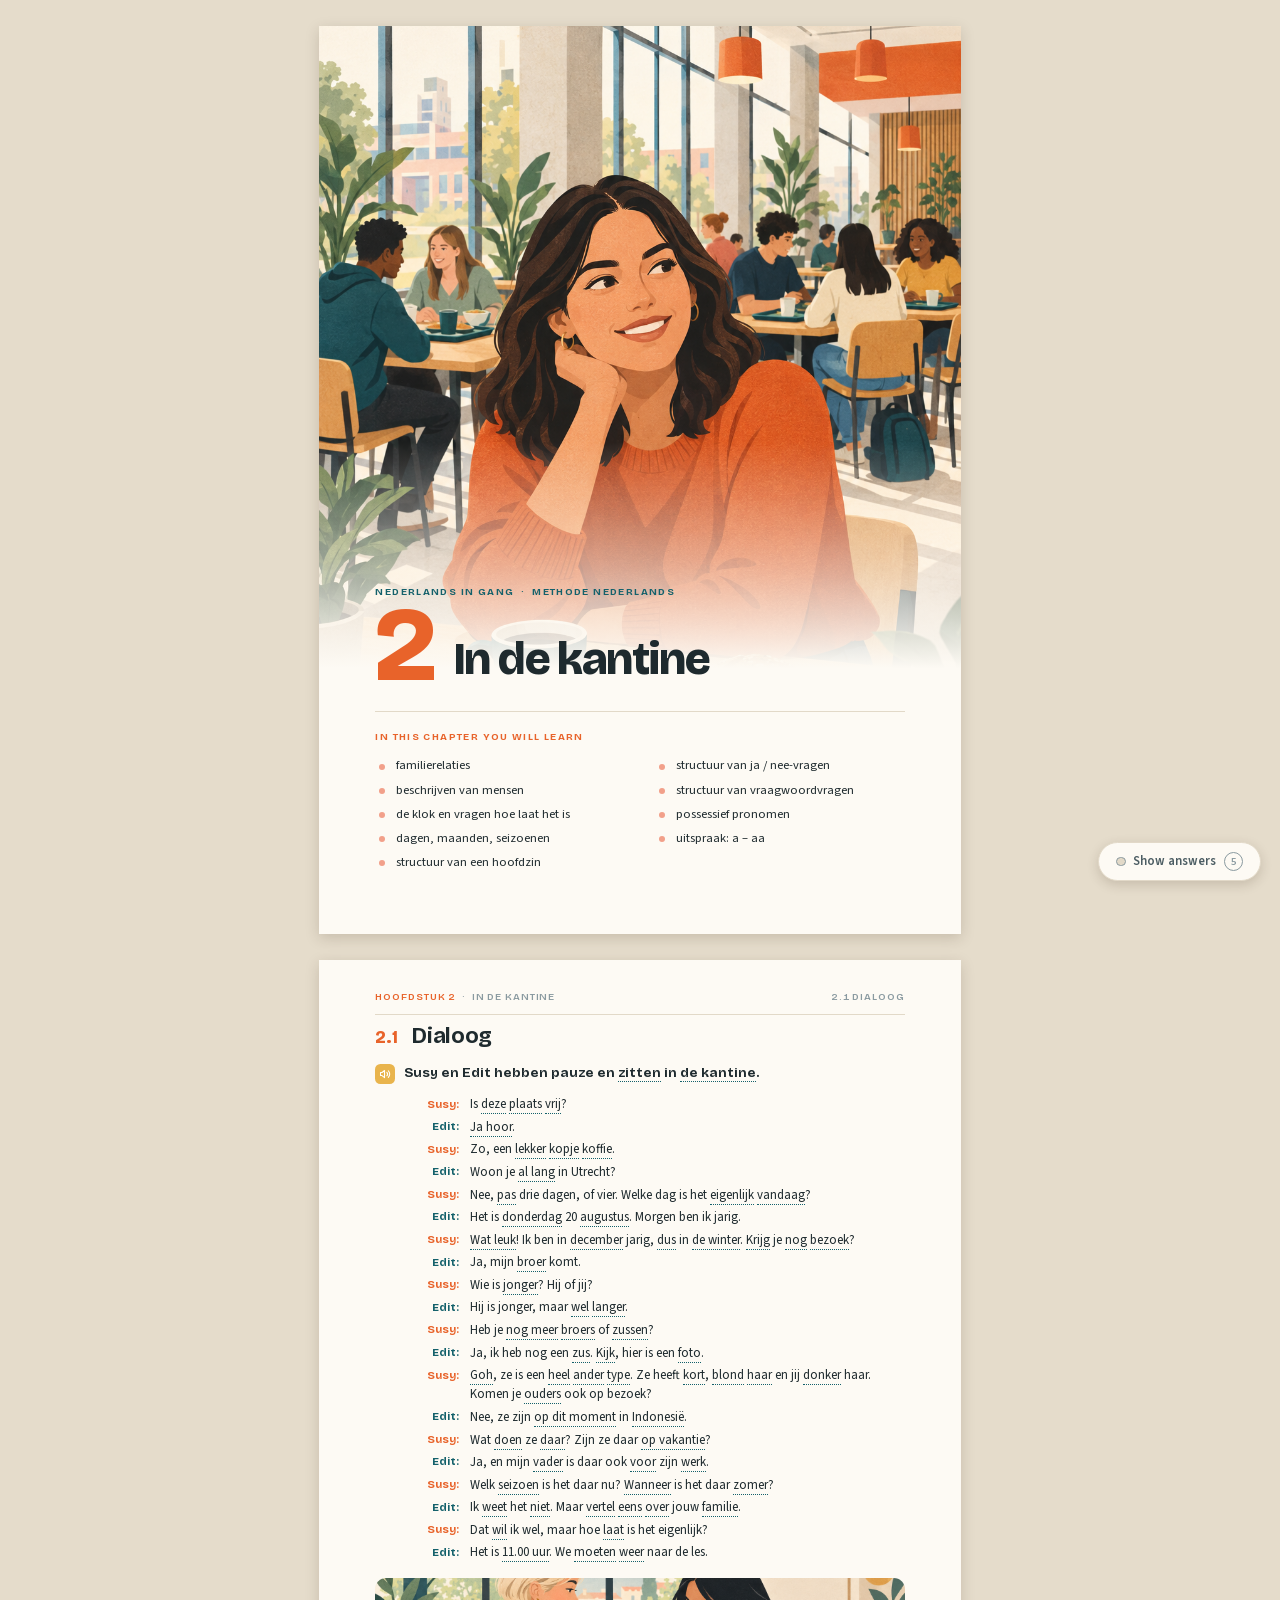
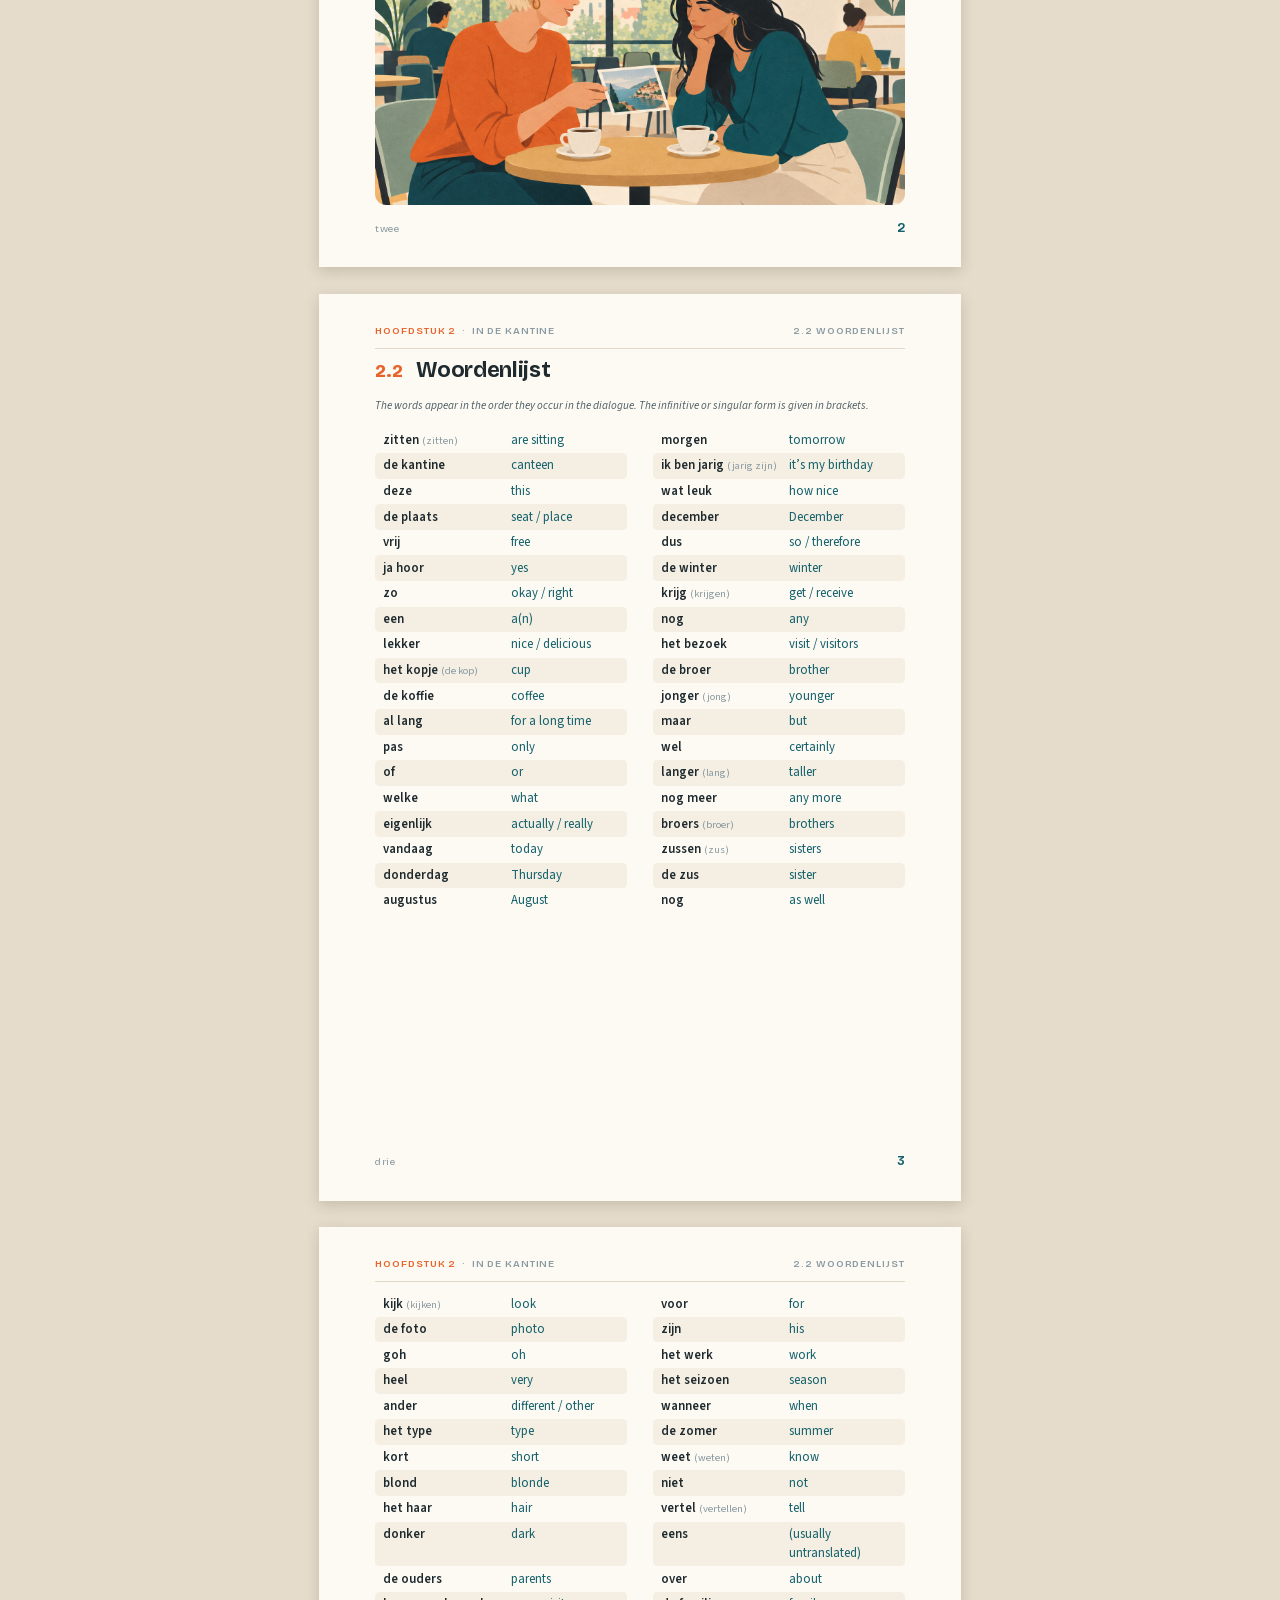
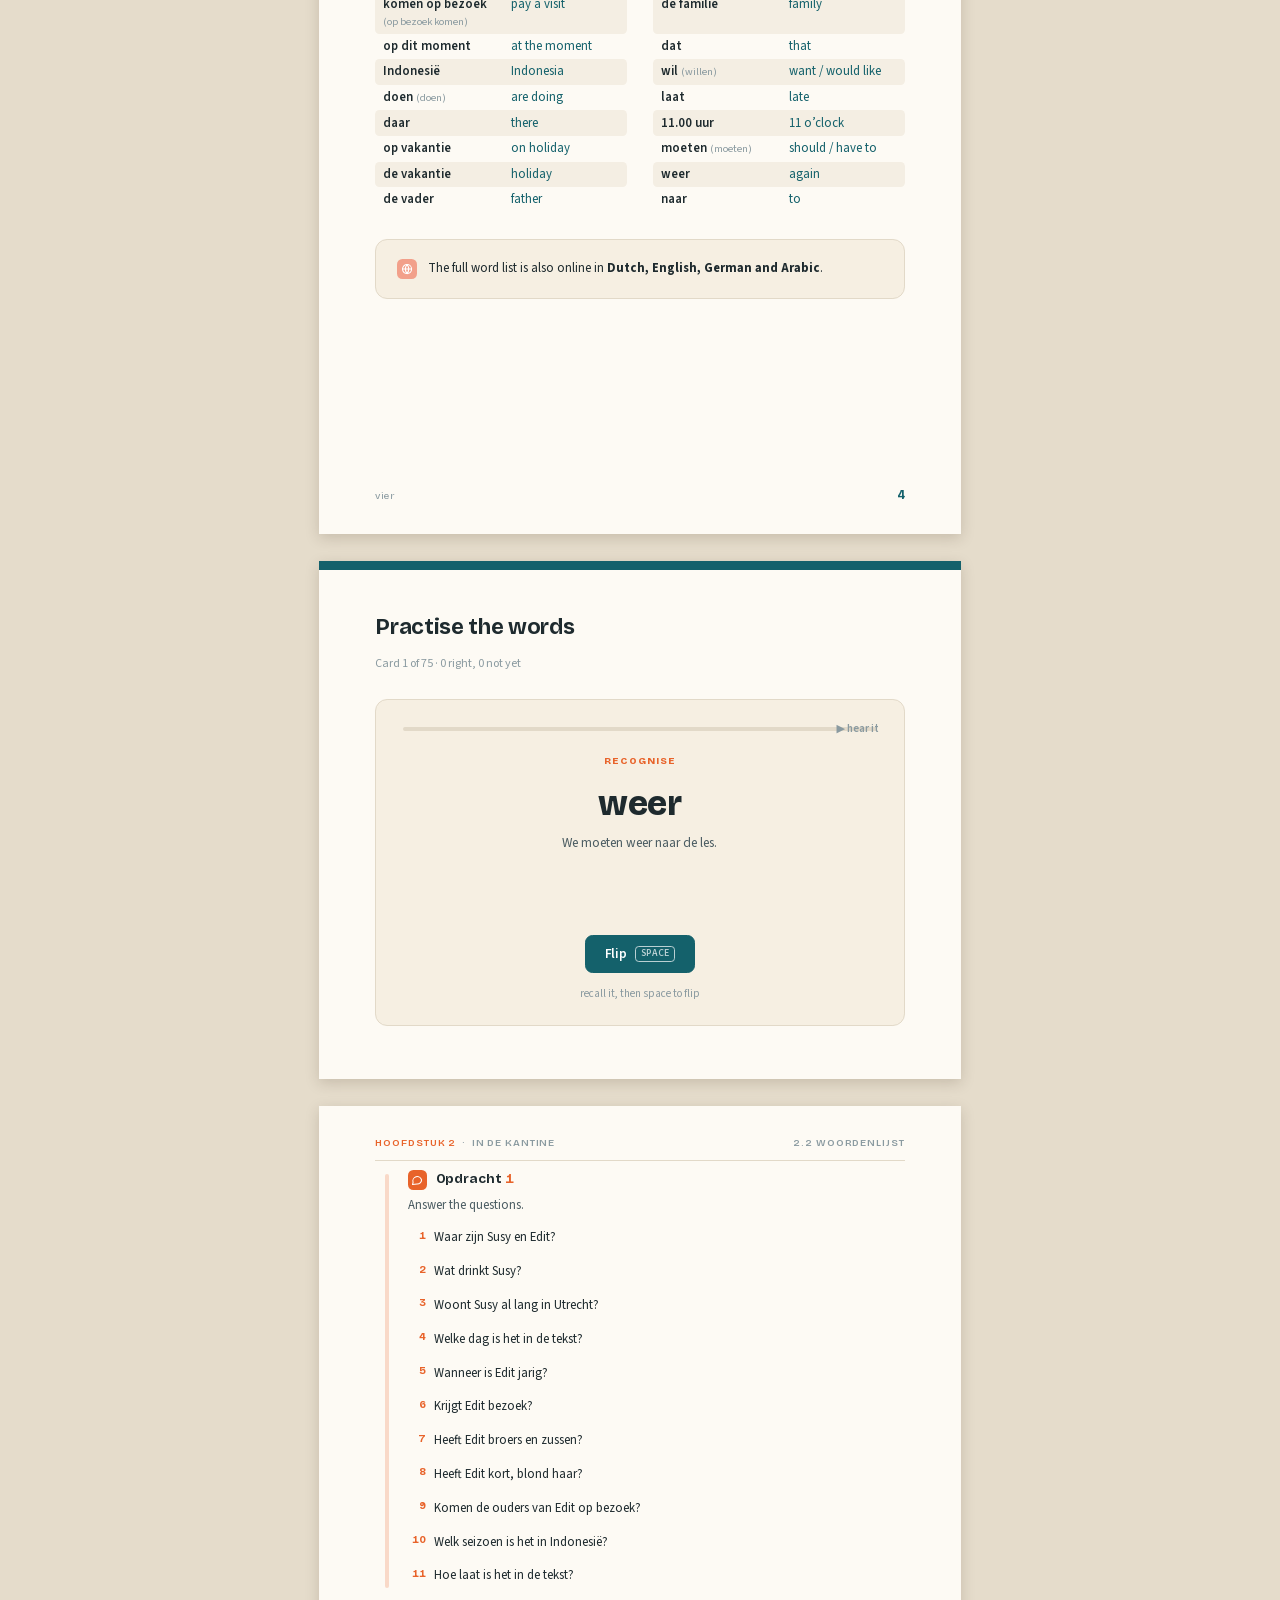
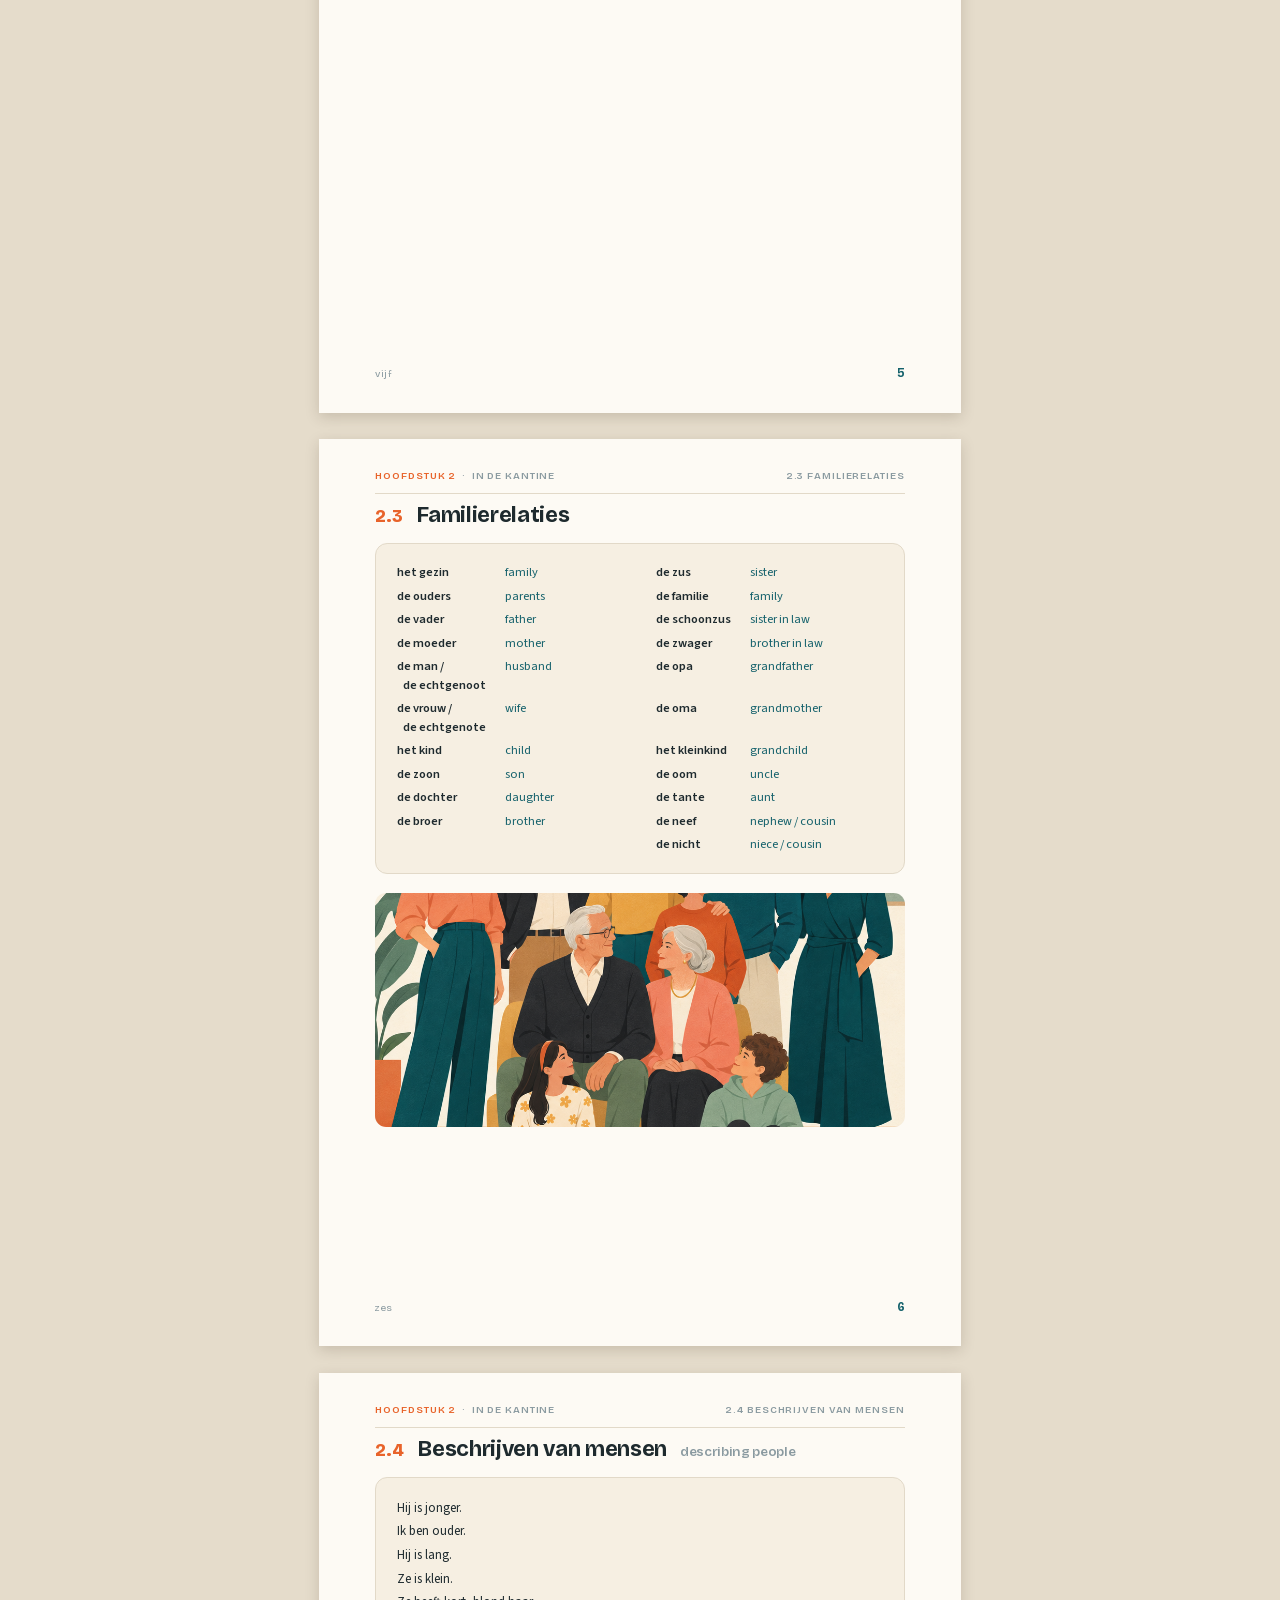
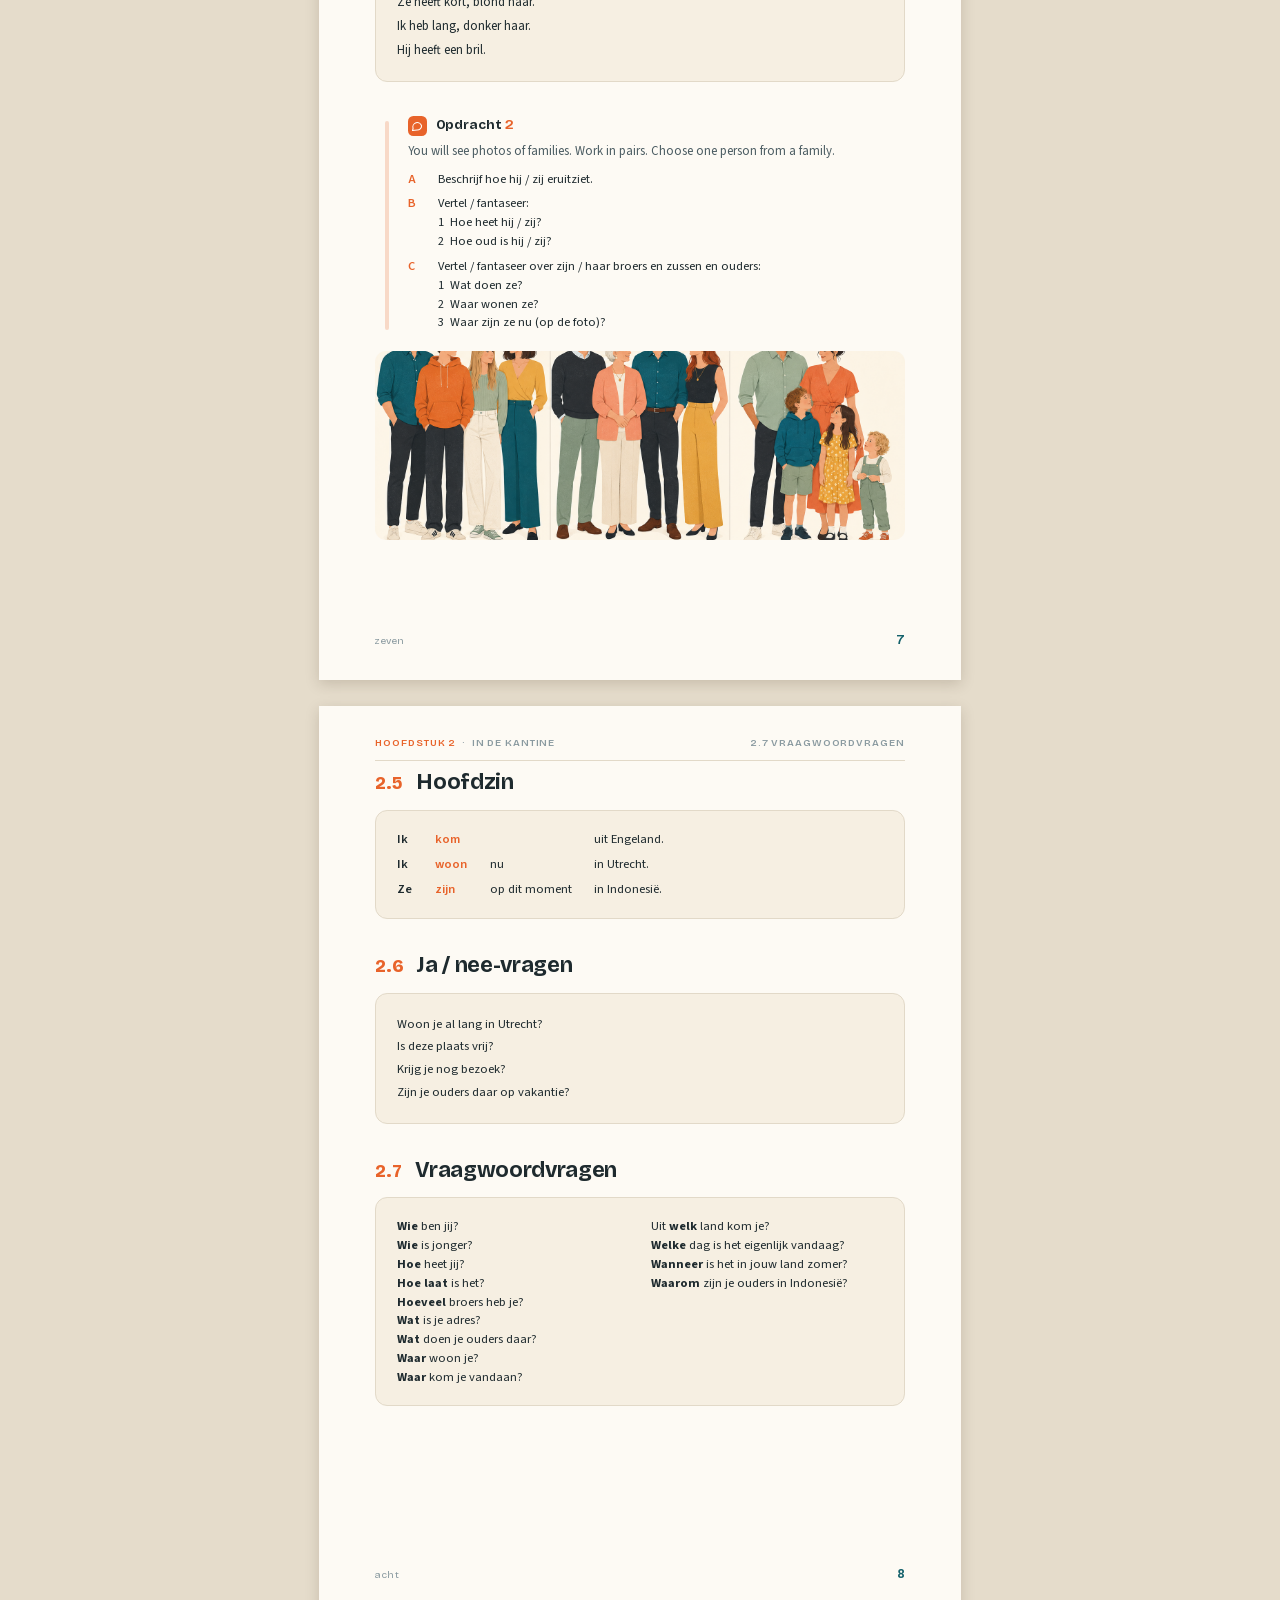
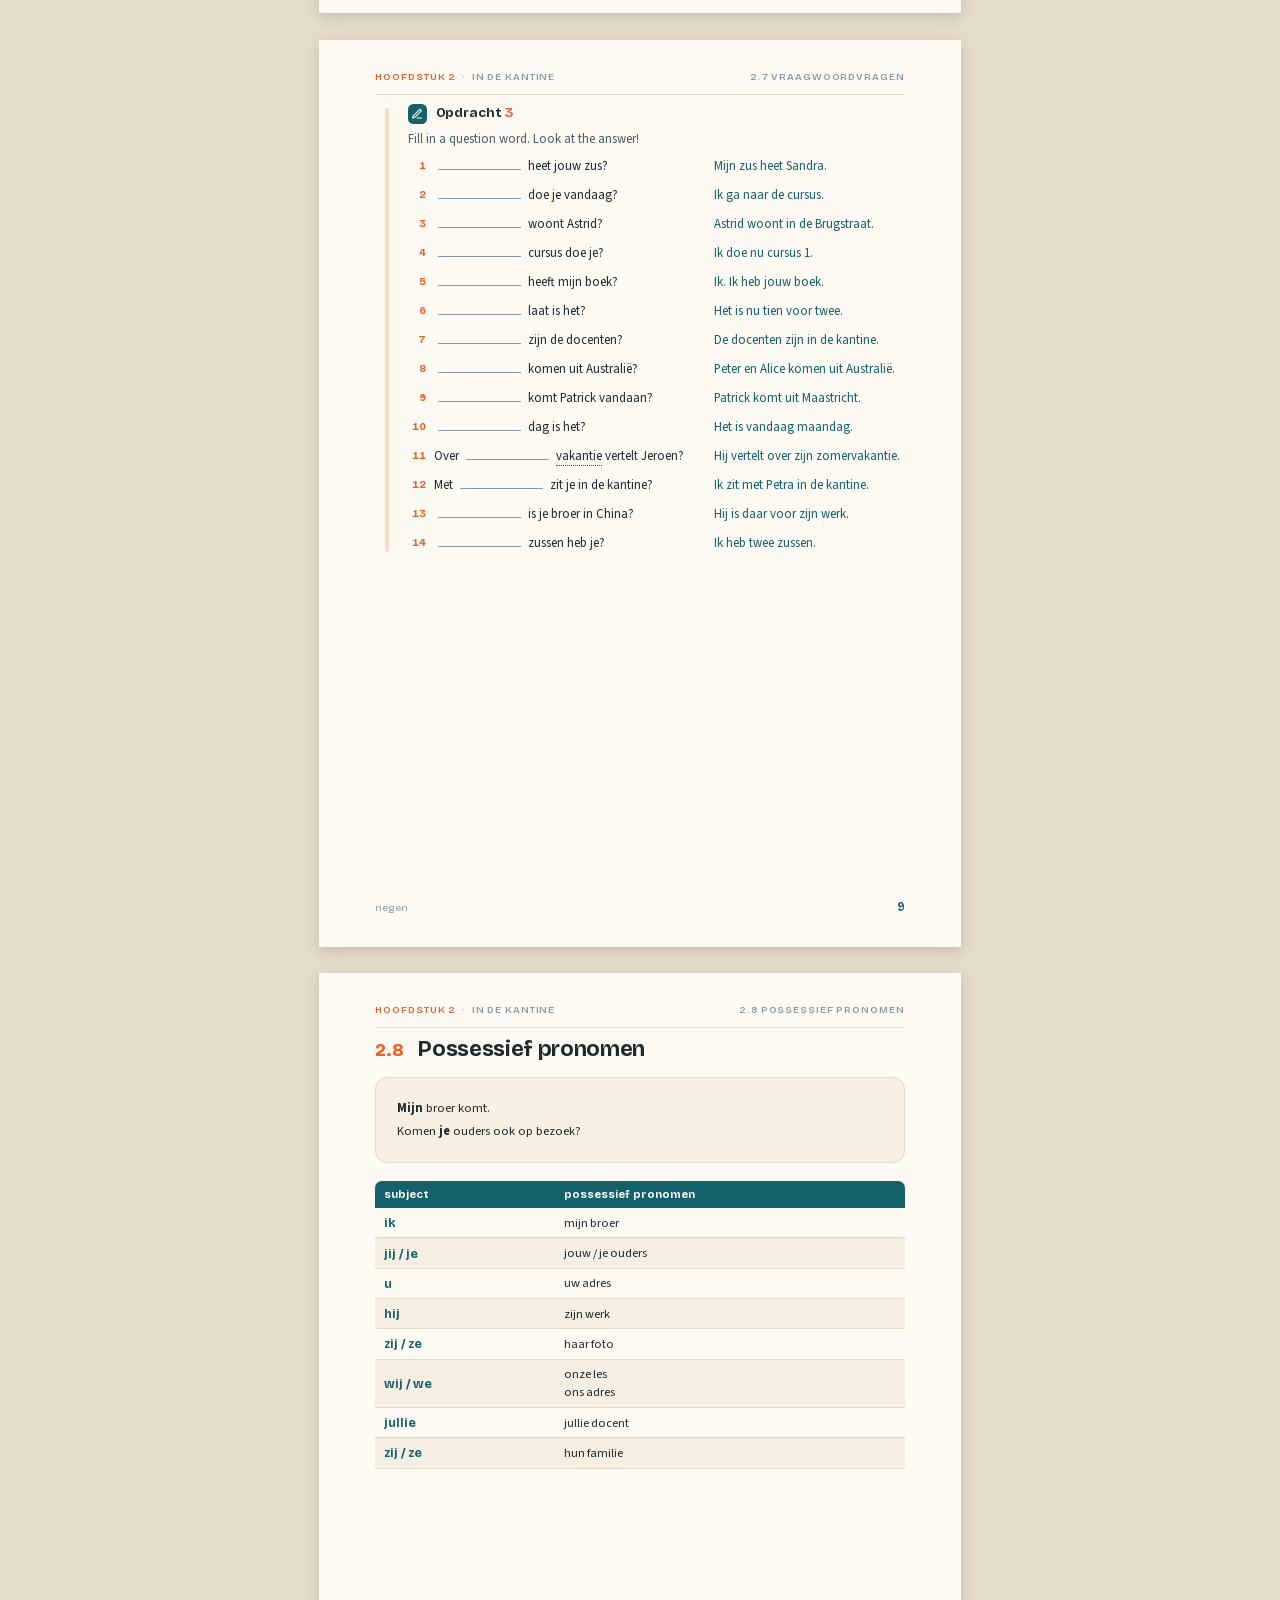
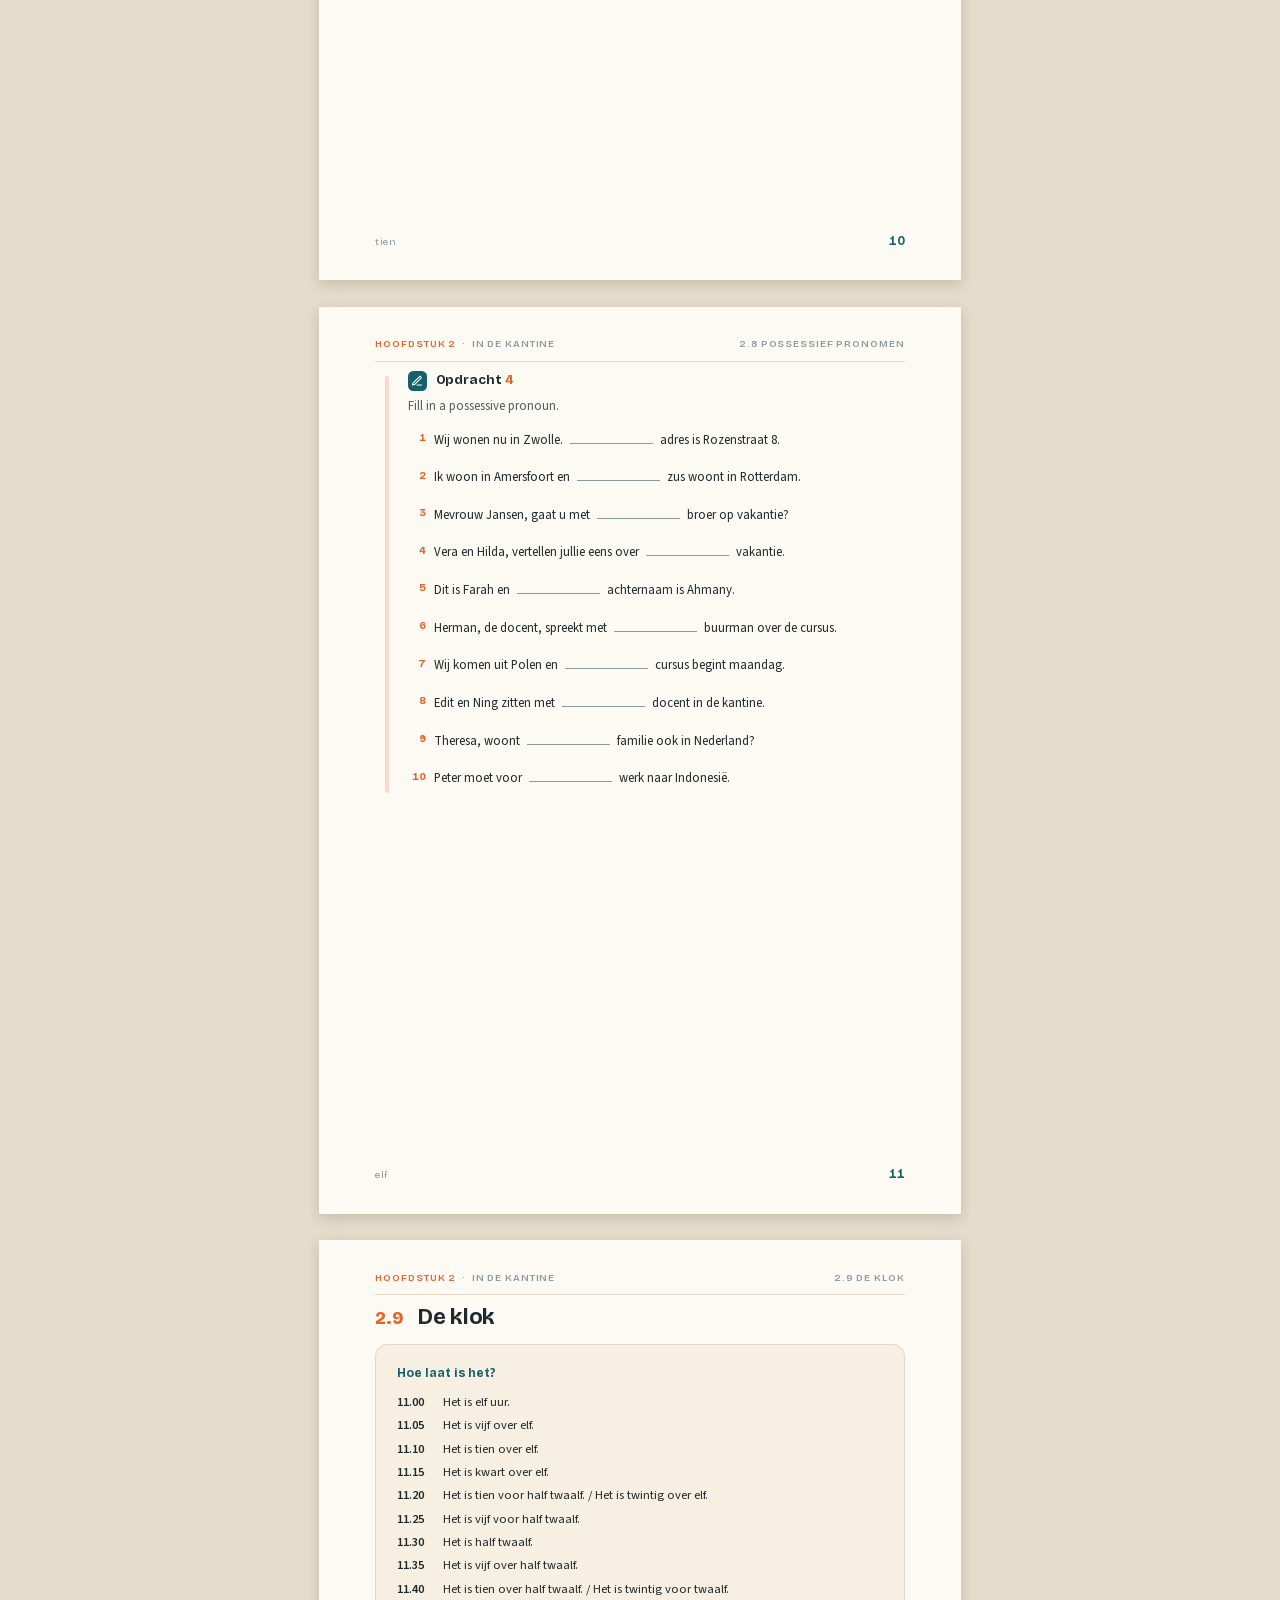
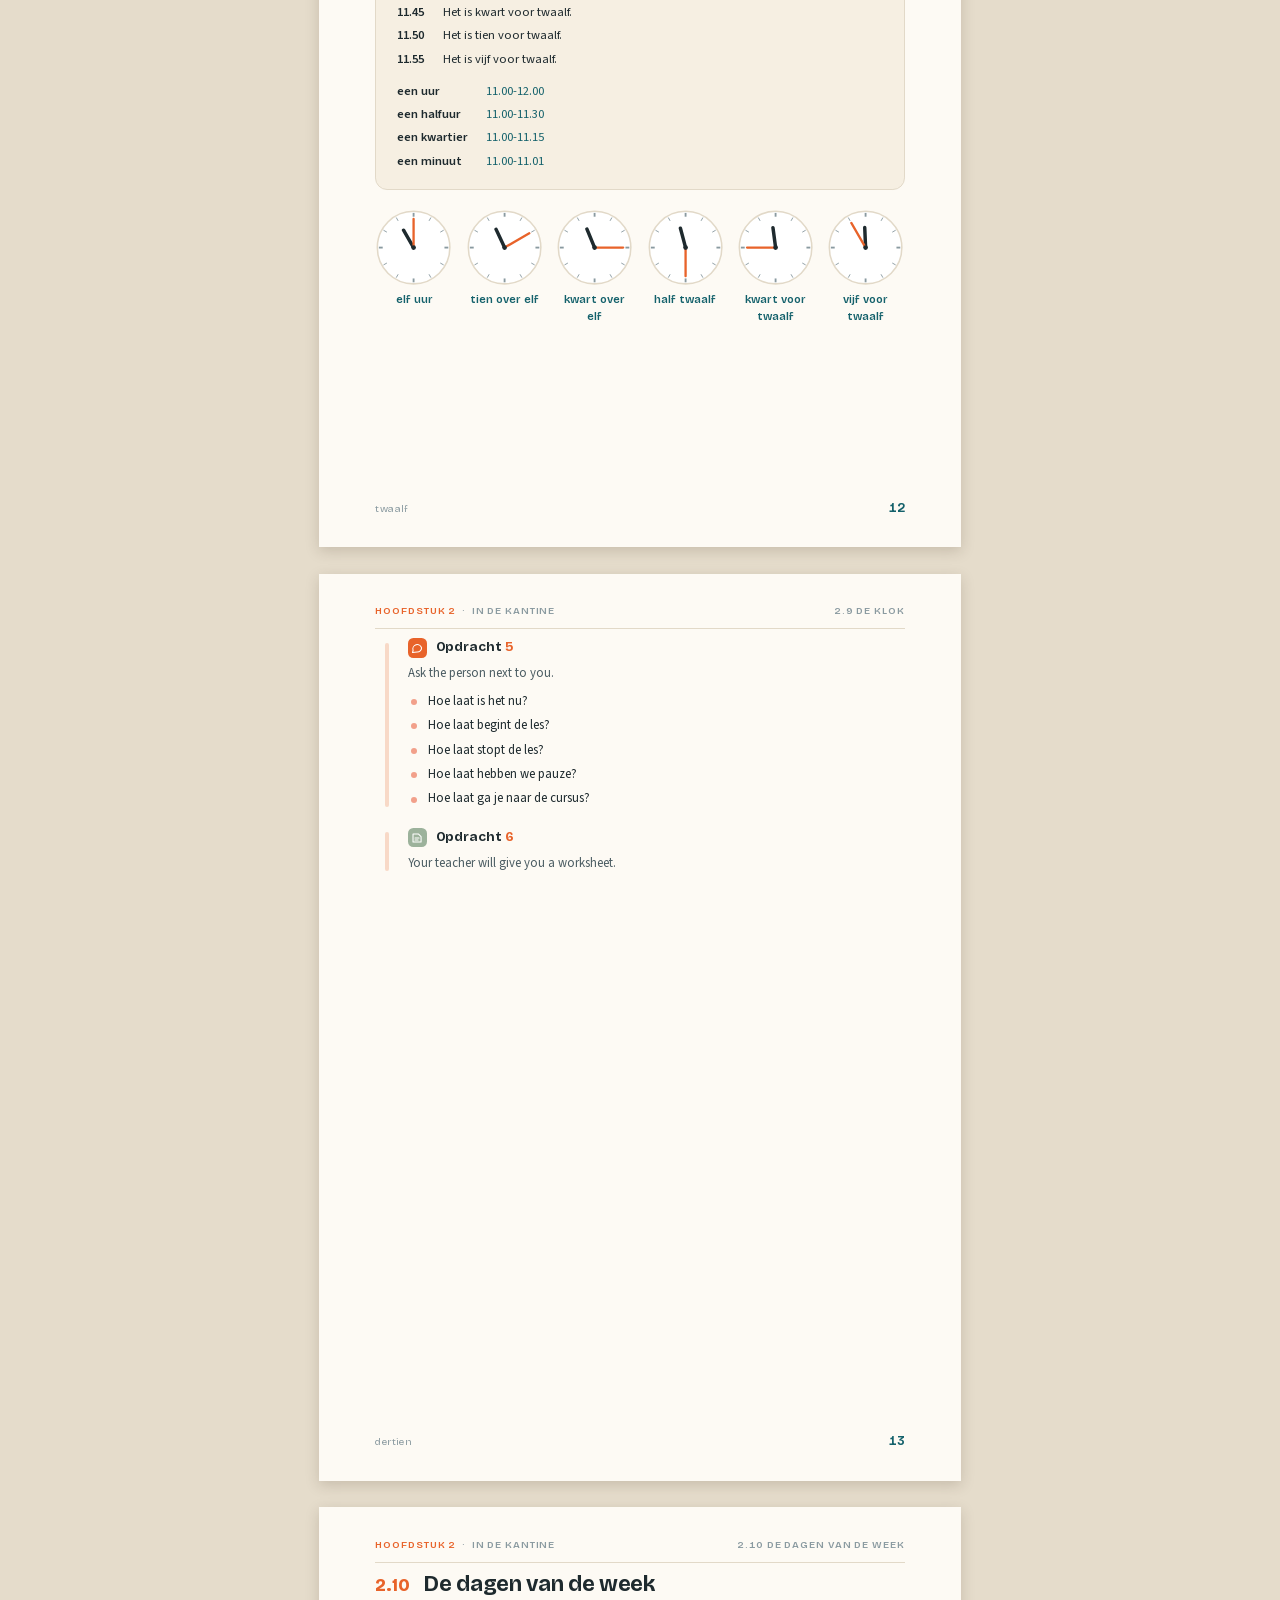
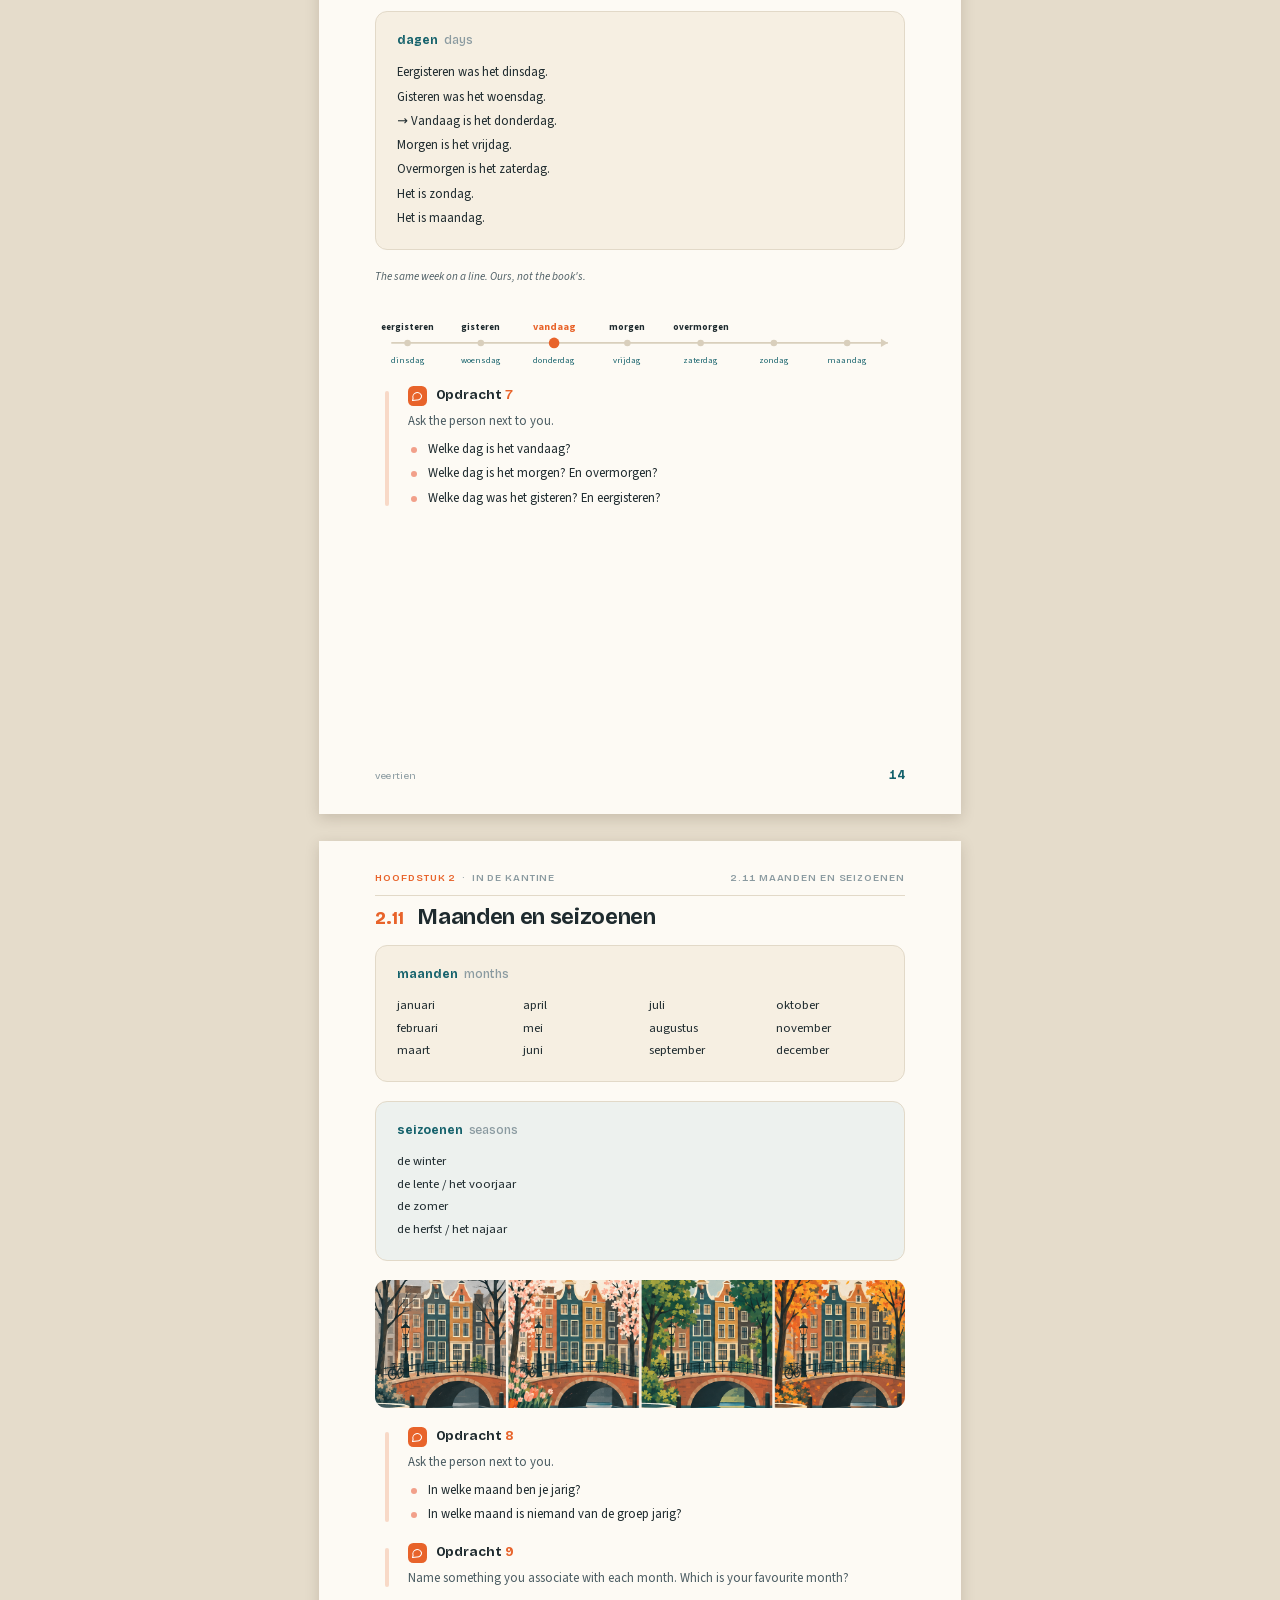
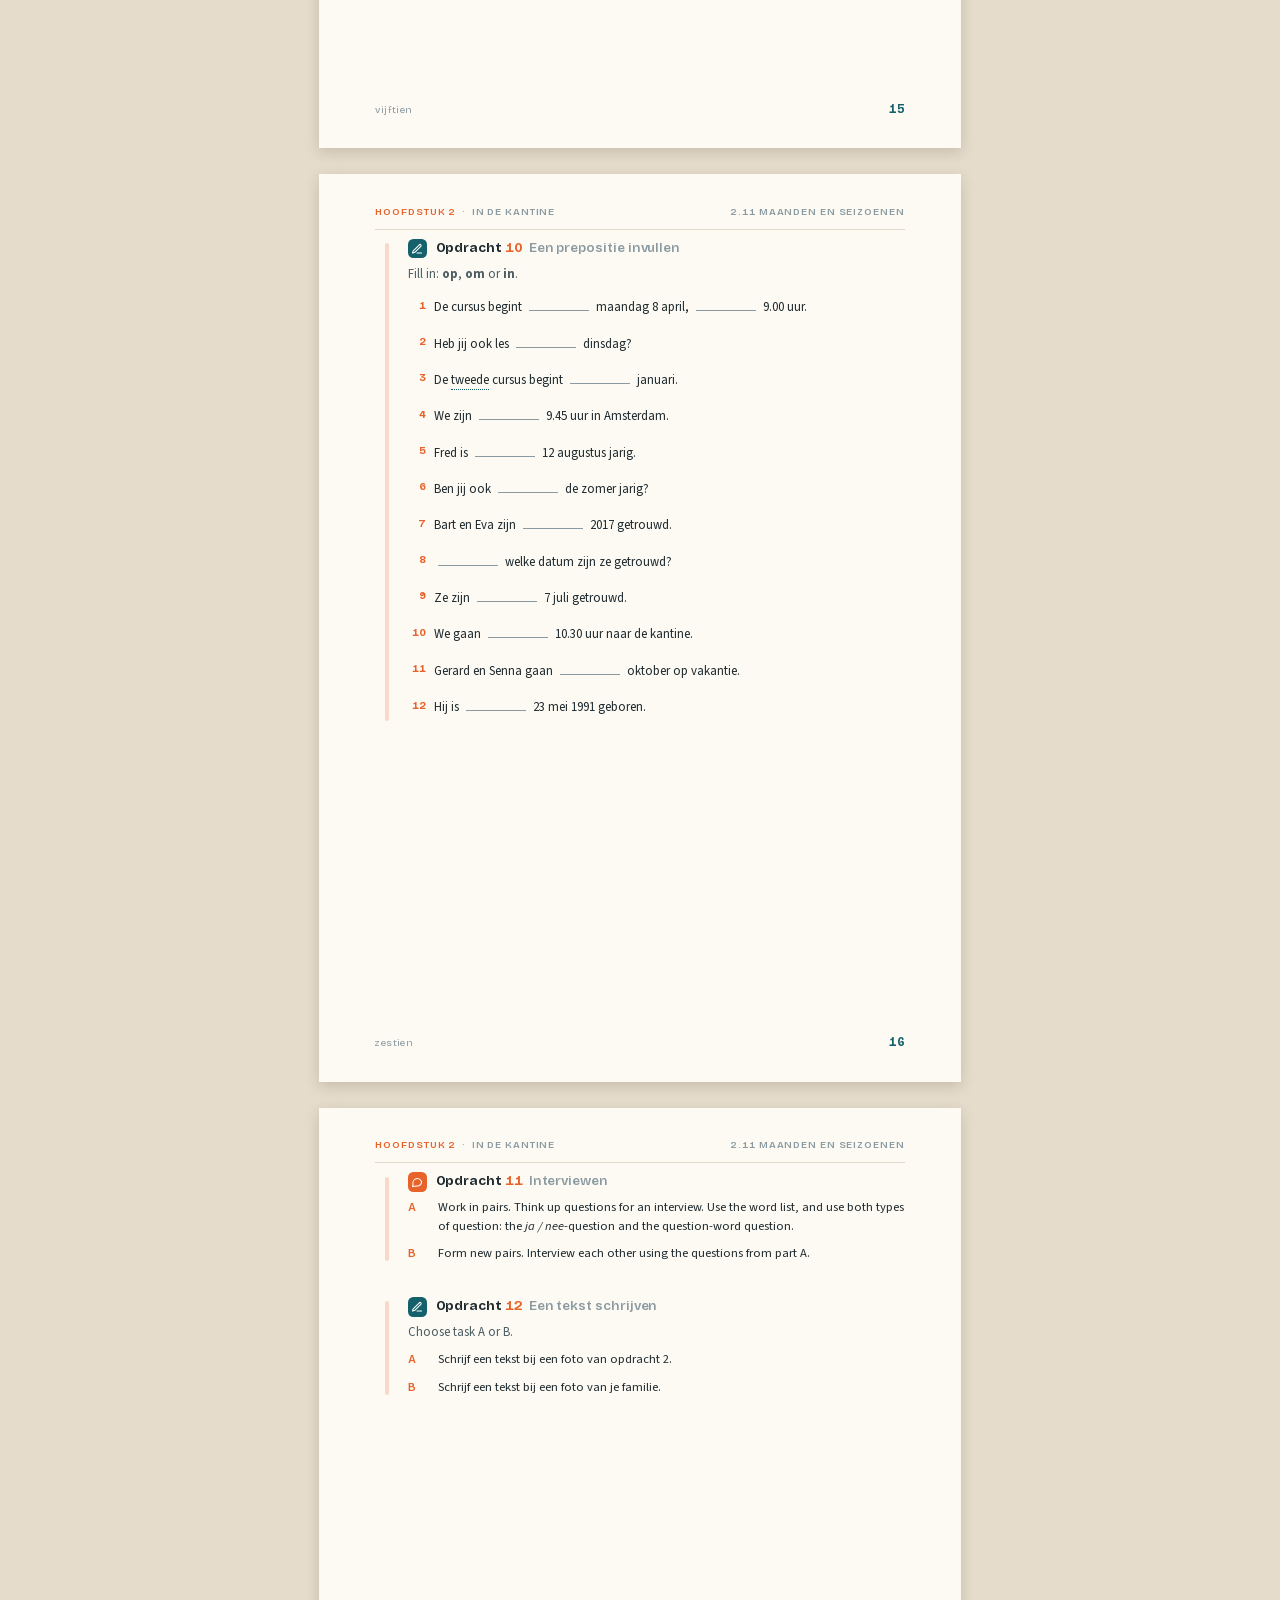
==== commit 9ded81c5: "Remove the invented "Listening" card from all three chapters It is not in the book, which points at " ====
--- a/book/ch02-in-the-canteen/index.html
+++ b/book/ch02-in-the-canteen/index.html
@@ -23,8 +23,7 @@
   <a class="icon i-audio play" href="audio/dialoog.mp3" data-src="audio/dialoog.mp3" aria-label="Susy en Edit in de kantine"><svg viewBox="0 0 24 24" class="ic-play"><path d="M11 5 6 9H3v6h3l5 4Z"/><path d="M15.5 8.5a5 5 0 0 1 0 7M18.5 5.5a9 9 0 0 1 0 13"/></svg><svg viewBox="0 0 24 24" class="ic-stop"><rect x="6" y="6" width="12" height="12" rx="2"/></svg></a><div style="font-family:var(--disp);font-weight:700;font-size:10pt">Susy en Edit hebben pauze en <span class="gloss" data-en="are sitting">zitten</span> in <span class="gloss" data-en="canteen">de kantine</span>.</div>
 </div>
 <dl class="dialogue"><dt class=you>Susy:</dt><dd>Is <span class="gloss" data-en="this">deze</span> <span class="gloss" data-en="de plaats · seat / place">plaats</span> <span class="gloss" data-en="free">vrij</span>?</dd><dt>Edit:</dt><dd><span class="gloss" data-en="yes">Ja hoor</span>.</dd><dt class=you>Susy:</dt><dd>Zo, een <span class="gloss" data-en="nice / delicious">lekker</span> <span class="gloss" data-en="het kopje · cup">kopje</span> <span class="gloss" data-en="de koffie · coffee">koffie</span>.</dd><dt>Edit:</dt><dd>Woon je <span class="gloss" data-en="for a long time">al lang</span> in Utrecht?</dd><dt class=you>Susy:</dt><dd>Nee, <span class="gloss" data-en="only">pas</span> drie dagen, of vier. Welke dag is het <span class="gloss" data-en="actually / really">eigenlijk</span> <span class="gloss" data-en="today">vandaag</span>?</dd><dt>Edit:</dt><dd>Het is <span class="gloss" data-en="Thursday">donderdag</span> 20 <span class="gloss" data-en="August">augustus</span>. Morgen ben ik jarig.</dd><dt class=you>Susy:</dt><dd><span class="gloss" data-en="how nice">Wat leuk</span>! Ik ben in <span class="gloss" data-en="December">december</span> jarig, <span class="gloss" data-en="so / therefore">dus</span> in <span class="gloss" data-en="winter">de winter</span>. <span class="gloss" data-en="get / receive">Krijg</span> je <span class="gloss" data-en="any">nog</span> <span class="gloss" data-en="het bezoek · visit / visitors">bezoek</span>?</dd><dt>Edit:</dt><dd>Ja, mijn <span class="gloss" data-en="de broer · brother">broer</span> komt.</dd><dt class=you>Susy:</dt><dd>Wie is <span class="gloss" data-en="younger">jonger</span>? Hij of jij?</dd><dt>Edit:</dt><dd>Hij is jonger, maar <span class="gloss" data-en="certainly">wel</span> <span class="gloss" data-en="taller">langer</span>.</dd><dt class=you>Susy:</dt><dd>Heb je <span class="gloss" data-en="any more">nog meer</span> <span class="gloss" data-en="brothers">broers</span> of <span class="gloss" data-en="sisters">zussen</span>?</dd><dt>Edit:</dt><dd>Ja, ik heb nog een <span class="gloss" data-en="de zus · sister">zus</span>. <span class="gloss" data-en="look">Kijk</span>, hier is een <span class="gloss" data-en="de foto · photo">foto</span>.</dd><dt class=you>Susy:</dt><dd><span class="gloss" data-en="oh">Goh</span>, ze is een <span class="gloss" data-en="very">heel</span> <span class="gloss" data-en="different / other">ander</span> <span class="gloss" data-en="het type · type">type</span>. Ze heeft <span class="gloss" data-en="short">kort</span>, <span class="gloss" data-en="blonde">blond</span> <span class="gloss" data-en="het haar · hair">haar</span> en jij <span class="gloss" data-en="dark">donker</span> haar.<br>Komen je <span class="gloss" data-en="de ouders · parents">ouders</span> ook op bezoek?</dd><dt>Edit:</dt><dd>Nee, ze zijn <span class="gloss" data-en="at the moment">op dit moment</span> in <span class="gloss" data-en="Indonesia">Indonesië</span>.</dd><dt class=you>Susy:</dt><dd>Wat <span class="gloss" data-en="are doing">doen</span> ze <span class="gloss" data-en="there">daar</span>? Zijn ze daar <span class="gloss" data-en="on holiday">op vakantie</span>?</dd><dt>Edit:</dt><dd>Ja, en mijn <span class="gloss" data-en="de vader · father">vader</span> is daar ook <span class="gloss" data-en="for">voor</span> zijn <span class="gloss" data-en="het werk · work">werk</span>.</dd><dt class=you>Susy:</dt><dd>Welk <span class="gloss" data-en="het seizoen · season">seizoen</span> is het daar nu? <span class="gloss" data-en="when">Wanneer</span> is het daar <span class="gloss" data-en="de zomer · summer">zomer</span>?</dd><dt>Edit:</dt><dd>Ik <span class="gloss" data-en="know">weet</span> het <span class="gloss" data-en="not">niet</span>. Maar <span class="gloss" data-en="tell">vertel</span> <span class="gloss" data-en="(usually untranslated)">eens</span> <span class="gloss" data-en="about">over</span> jouw <span class="gloss" data-en="de familie · family">familie</span>.</dd><dt class=you>Susy:</dt><dd>Dat <span class="gloss" data-en="want / would like">wil</span> ik wel, maar hoe <span class="gloss" data-en="late">laat</span> is het eigenlijk?</dd><dt>Edit:</dt><dd>Het is <span class="gloss" data-en="11 o’clock">11.00 uur</span>. We <span class="gloss" data-en="should / have to">moeten</span> <span class="gloss" data-en="again">weer</span> naar de les.</dd></dl></div>
-<img src="art/dialoog.png" class="img" style="height:36mm;object-fit:cover;margin-top:4mm">
-<div class="card teal"><div class=ct>Listening</div><div style="display:flex;gap:3mm;align-items:flex-start"><span class="icon i-web"><svg viewBox="0 0 24 24"><circle cx="12" cy="12" r="9"/><path d="M3 12h18M12 3a15 15 0 0 1 0 18a15 15 0 0 1 0-18"/></svg></span><div>Listen to this dialogue at <b>coutinho.nl/nederlandsingang3</b> and repeat the sentences. Each time you listen you will understand more.</div></div></div><div class="pf"><span class="w">twee</span><span class="n">2</span></div></section><section class="page "><div class="rh"><span><span class="chap">Hoofdstuk 2</span> &nbsp;·&nbsp; In de kantine</span><span>2.2 Woordenlijst</span></div><div class="keep" data-keep="woordenlijst-a">
+<img src="art/dialoog.png" class="img" style="height:60mm;object-fit:cover;margin-top:4mm"><div class="pf"><span class="w">twee</span><span class="n">2</span></div></section><section class="page "><div class="rh"><span><span class="chap">Hoofdstuk 2</span> &nbsp;·&nbsp; In de kantine</span><span>2.2 Woordenlijst</span></div><div class="keep" data-keep="woordenlijst-a">
 <h2 class="sec"><span class="num">2.2</span> Woordenlijst</h2>
 <div class="note" style="margin-bottom:3.5mm">The words appear in the order they occur in the dialogue.
 The infinitive or singular form is given in brackets.</div>
--- a/book/shared/style.css
+++ b/book/shared/style.css
@@ -20,6 +20,9 @@
        background:var(--paper); page-break-after:always; padding:17mm 15mm 14mm; }
 .page:last-child{ page-break-after:auto; }
 .page.bleed{ padding:0; }
+/* a page holding one illustration, centred in the type area (header and footer
+   are absolutely positioned, so they stay put) */
+.page.plate{ display:flex; flex-direction:column; justify-content:center; }
 
 /* ---------- running head / foot ---------- */
 .rh{ position:absolute; top:8mm; left:15mm; right:15mm; display:flex;
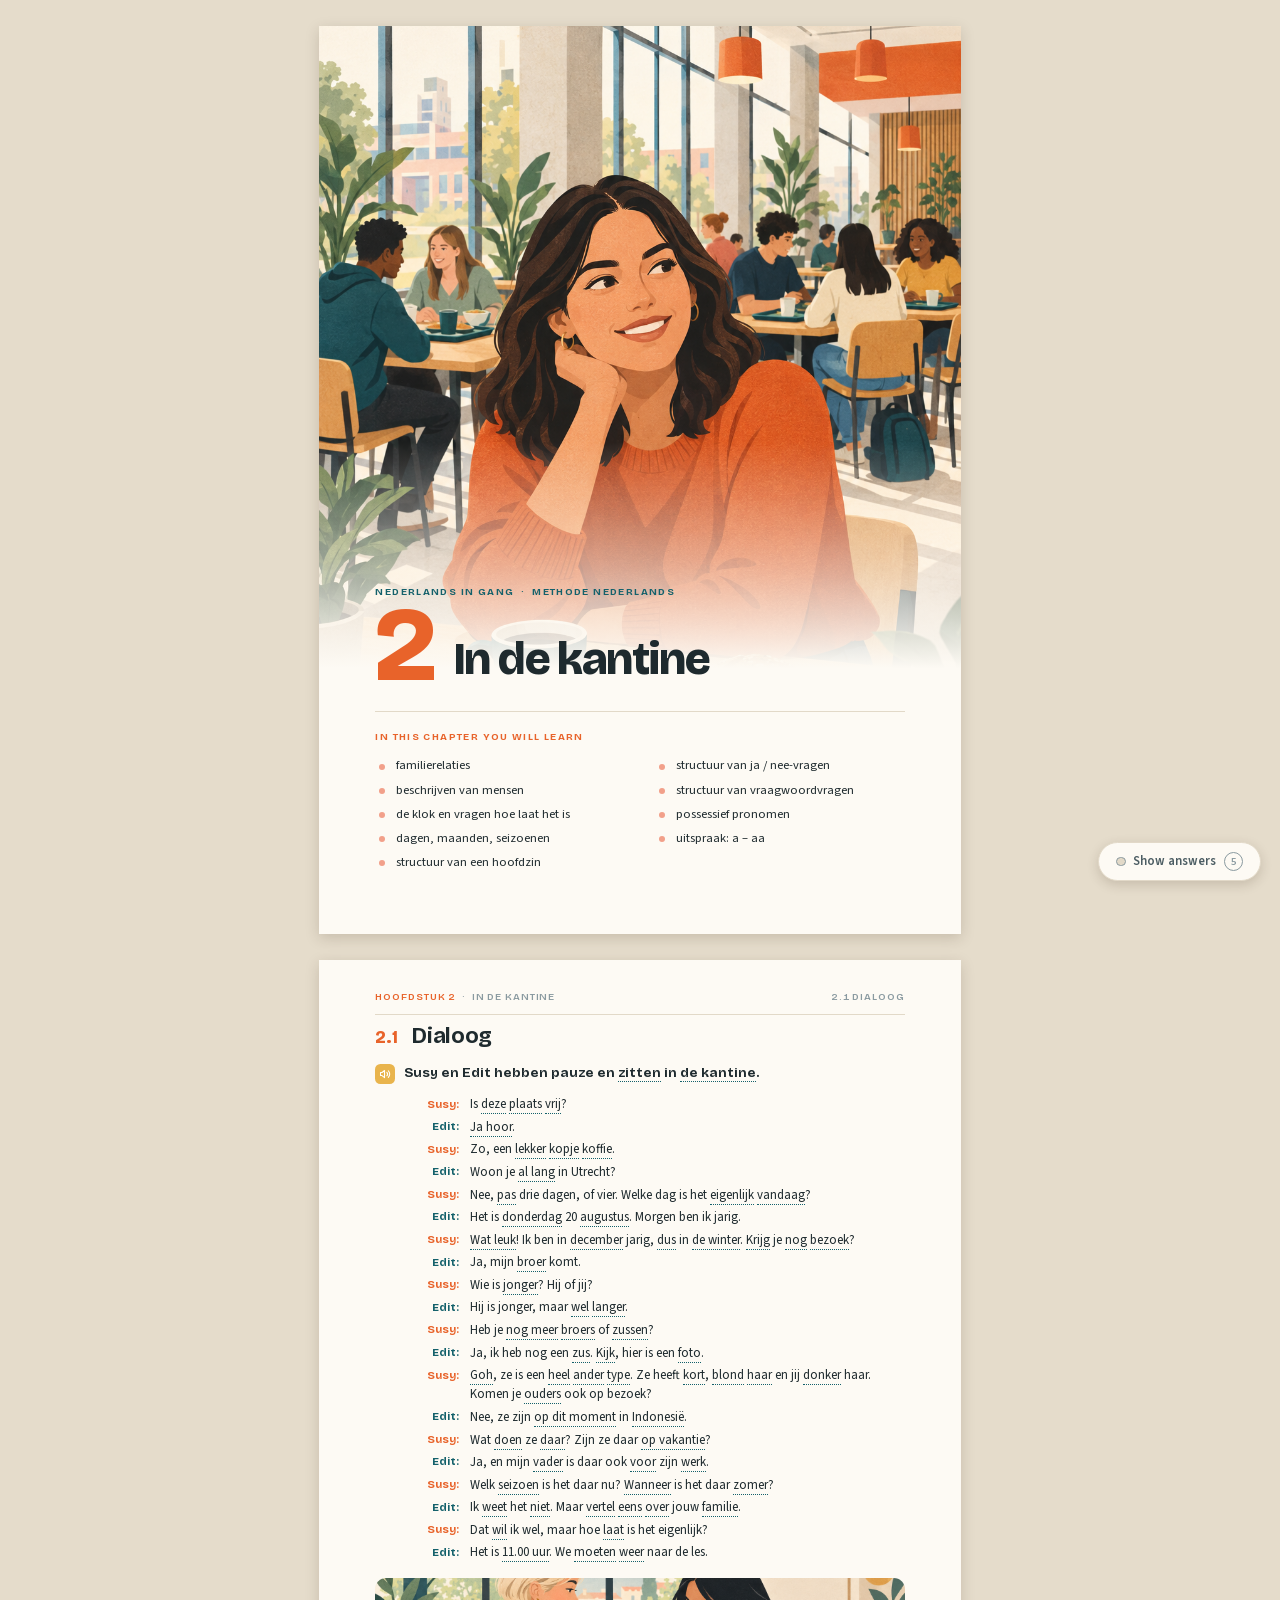
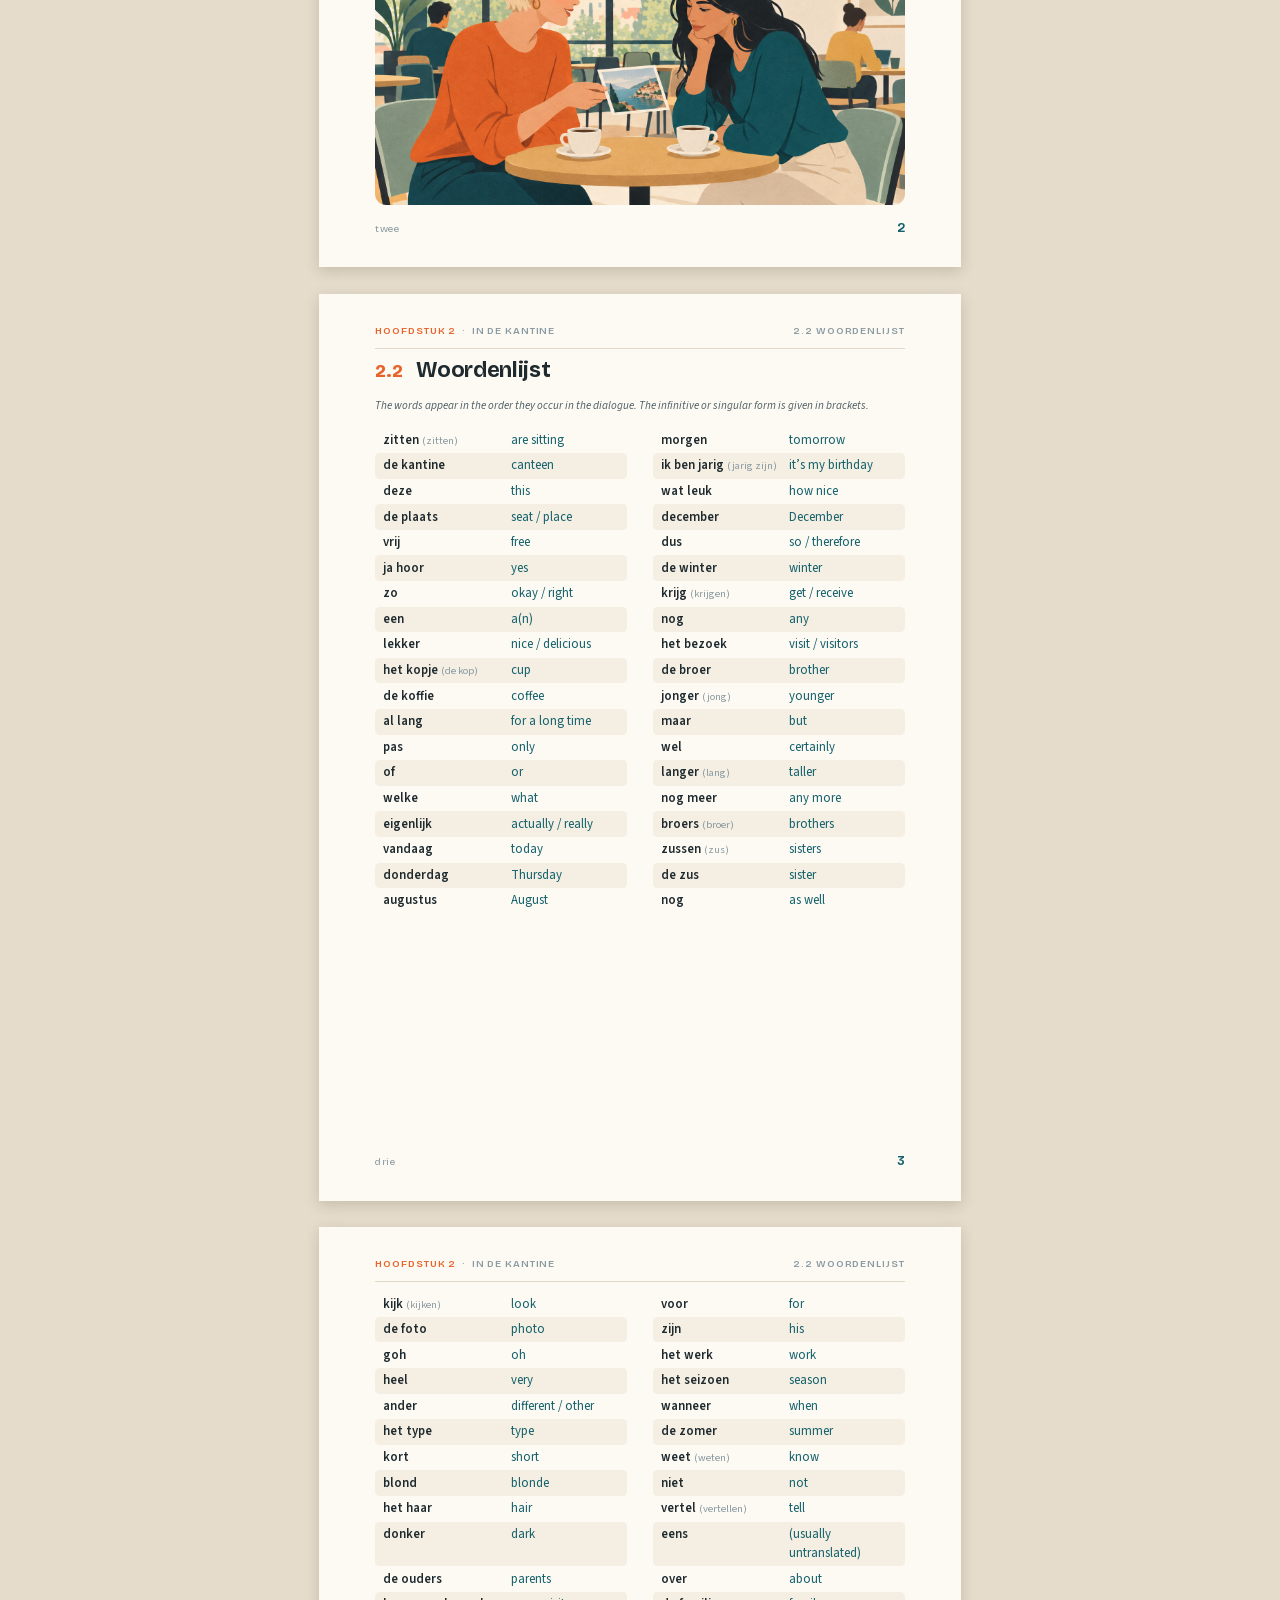
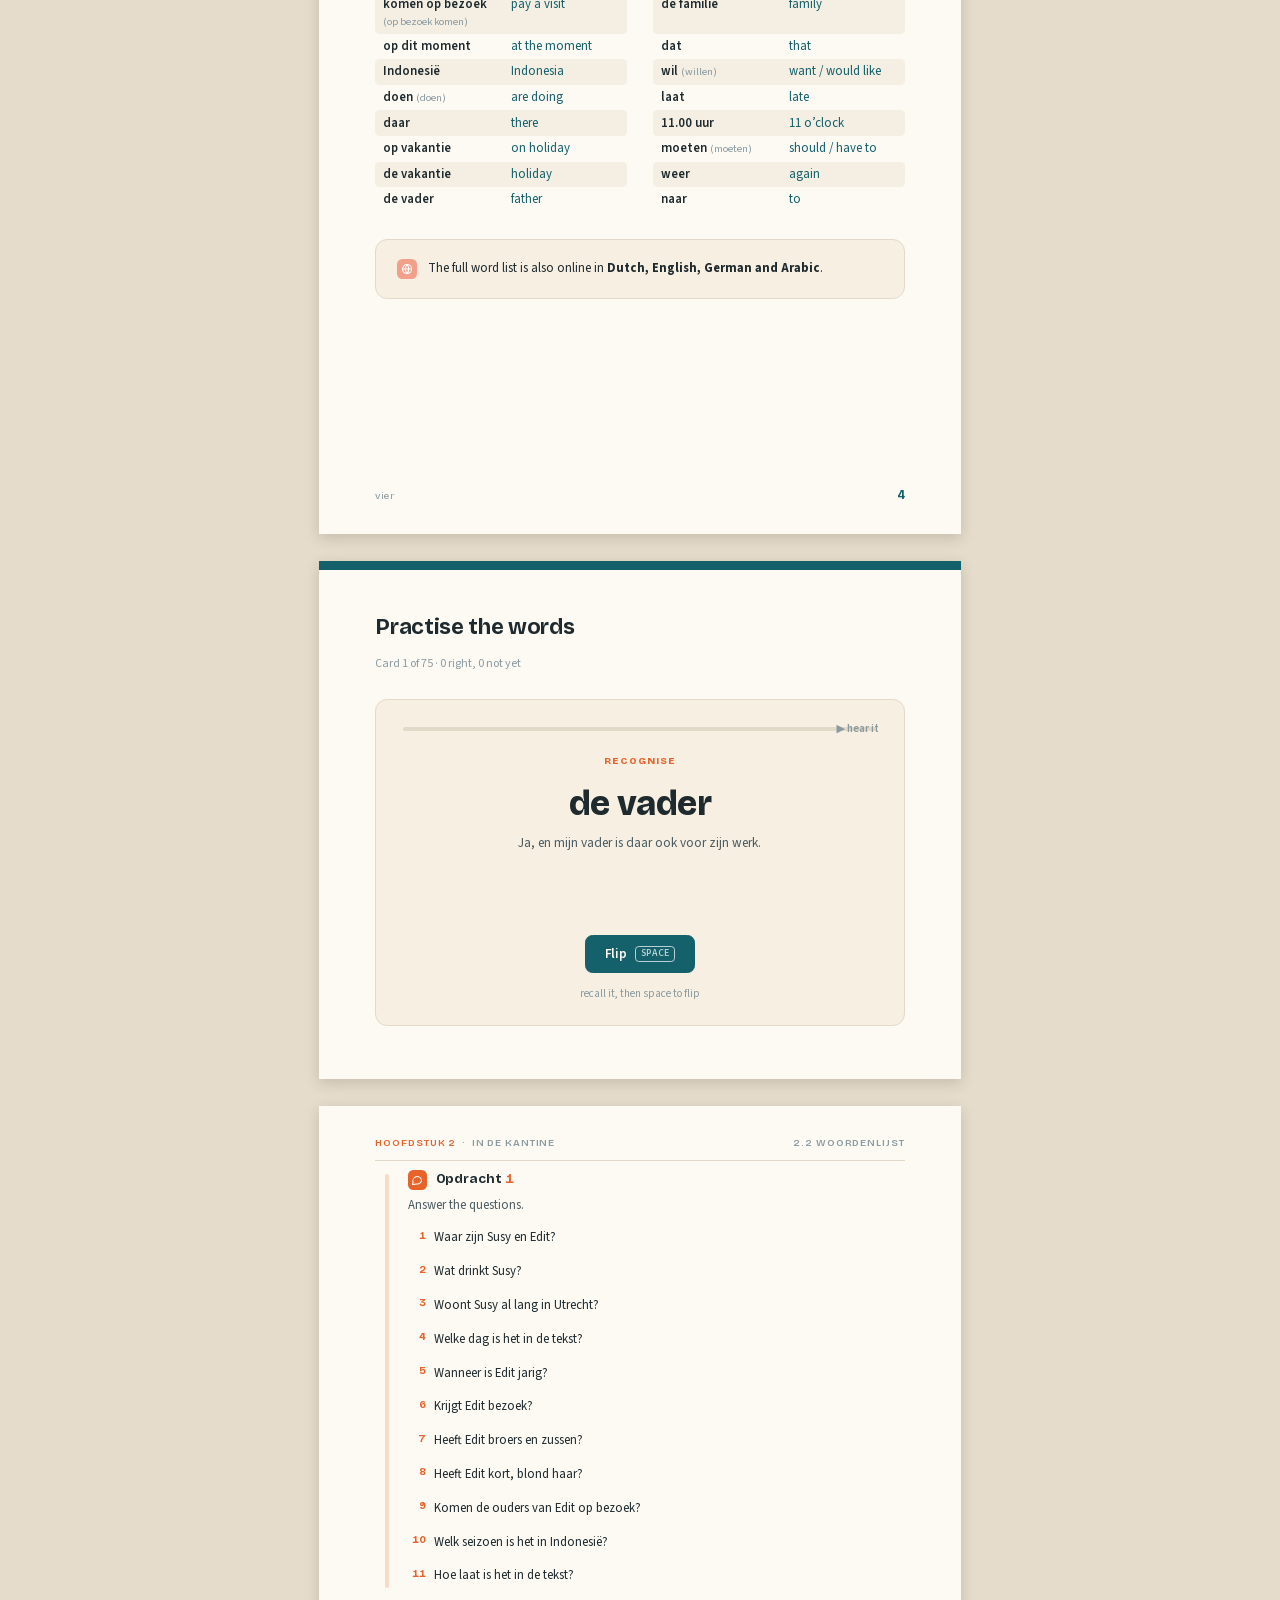
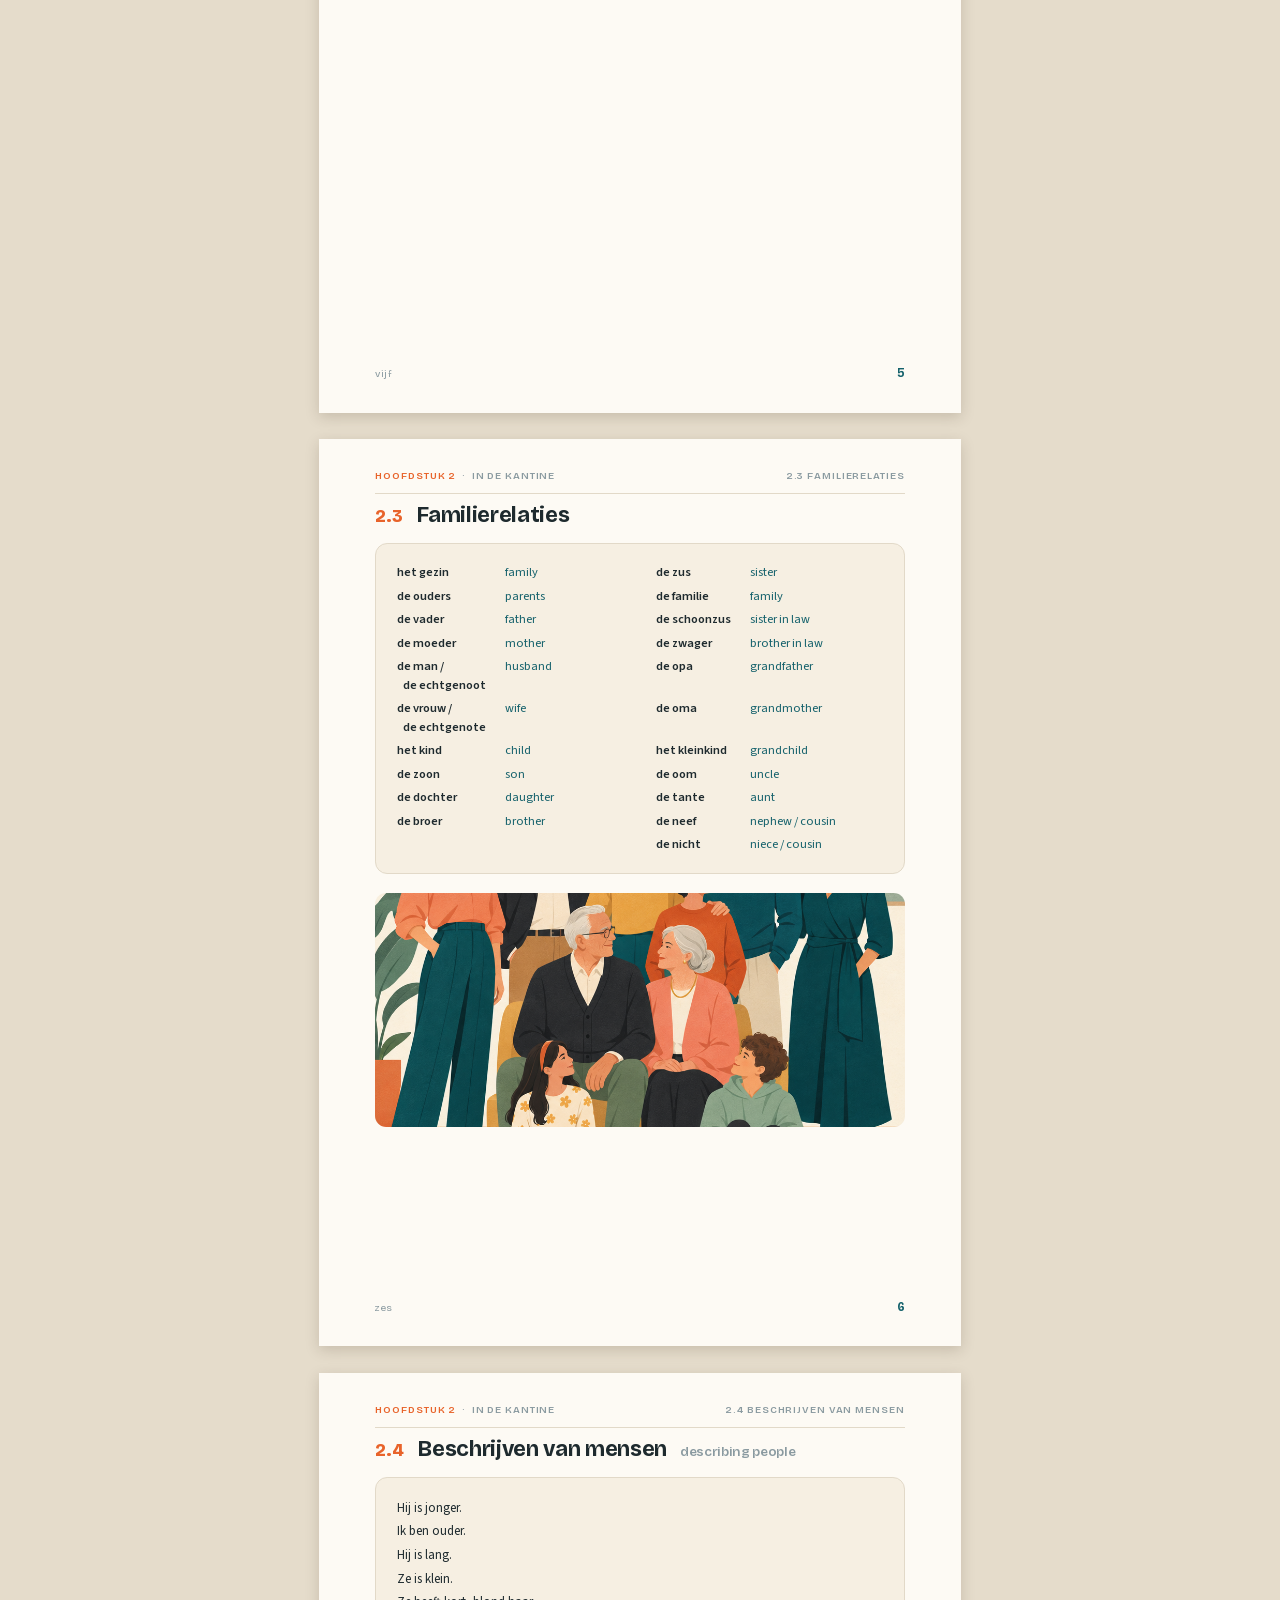
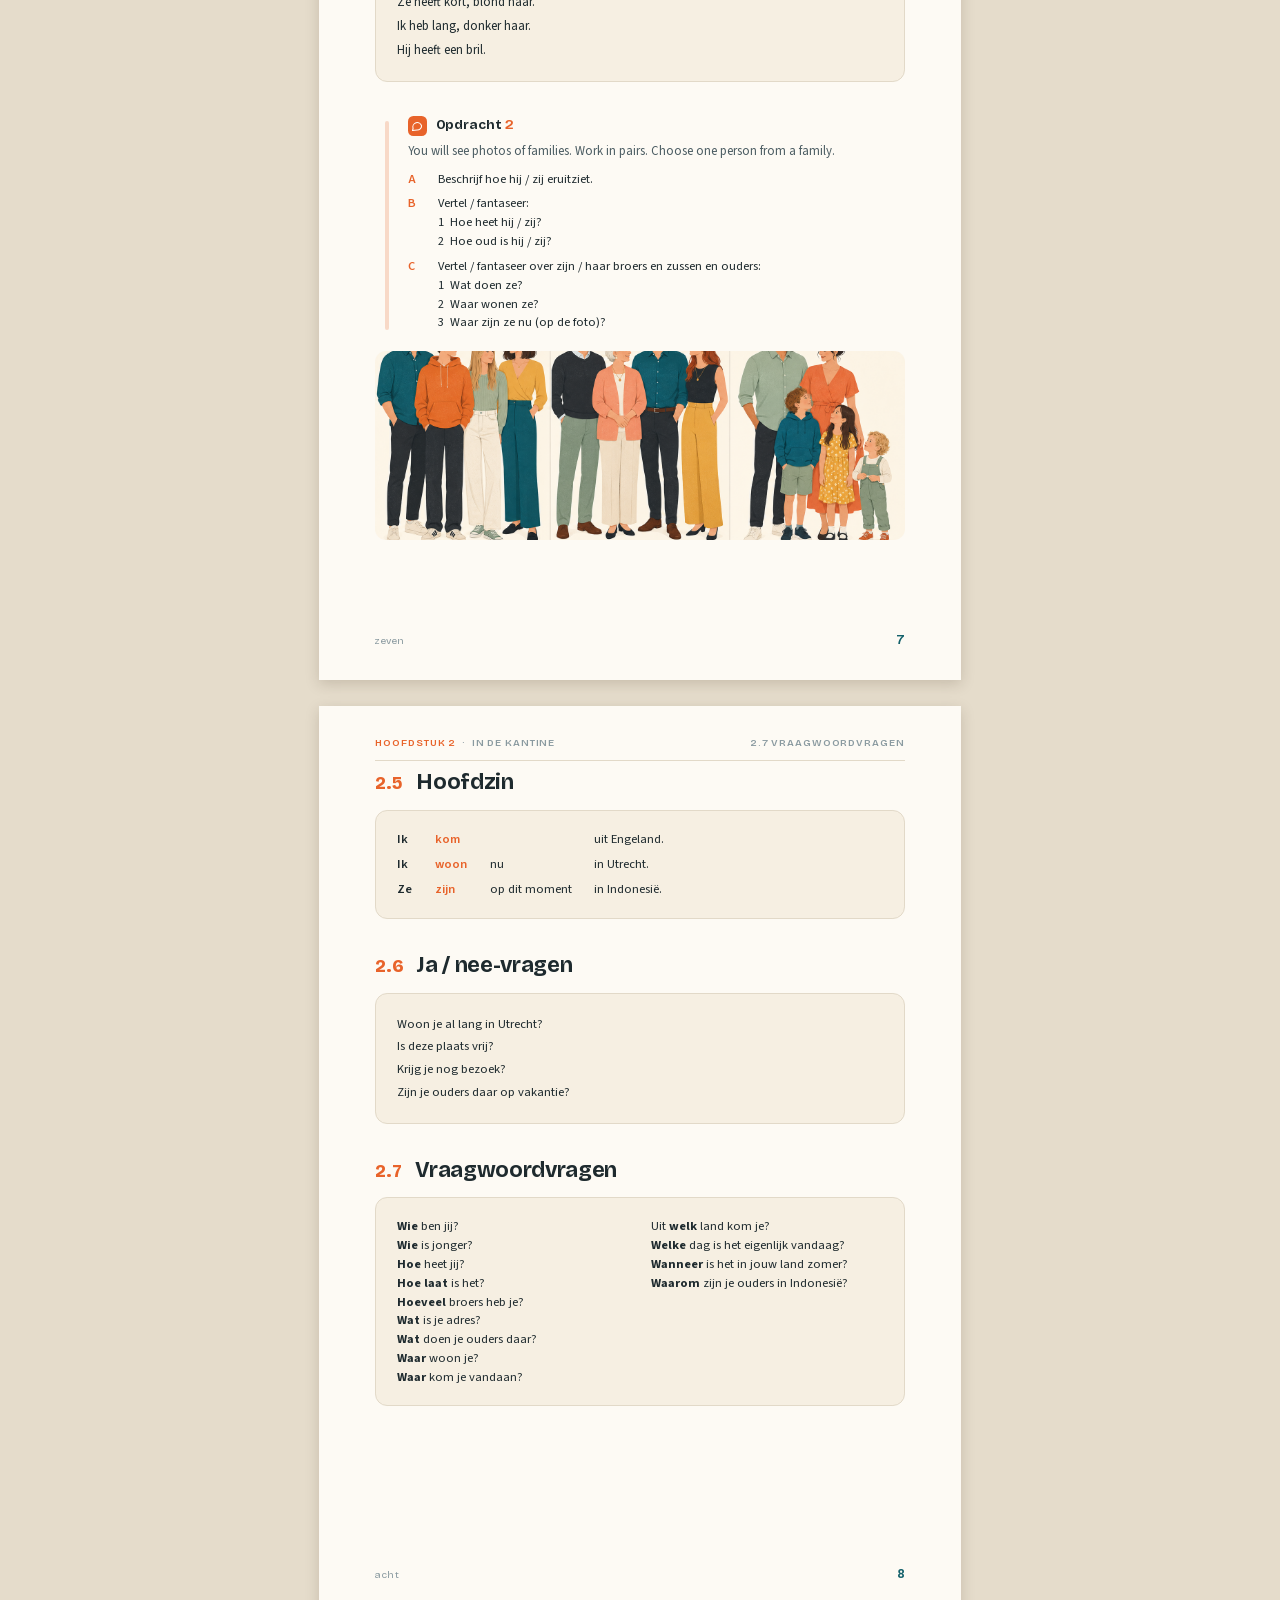
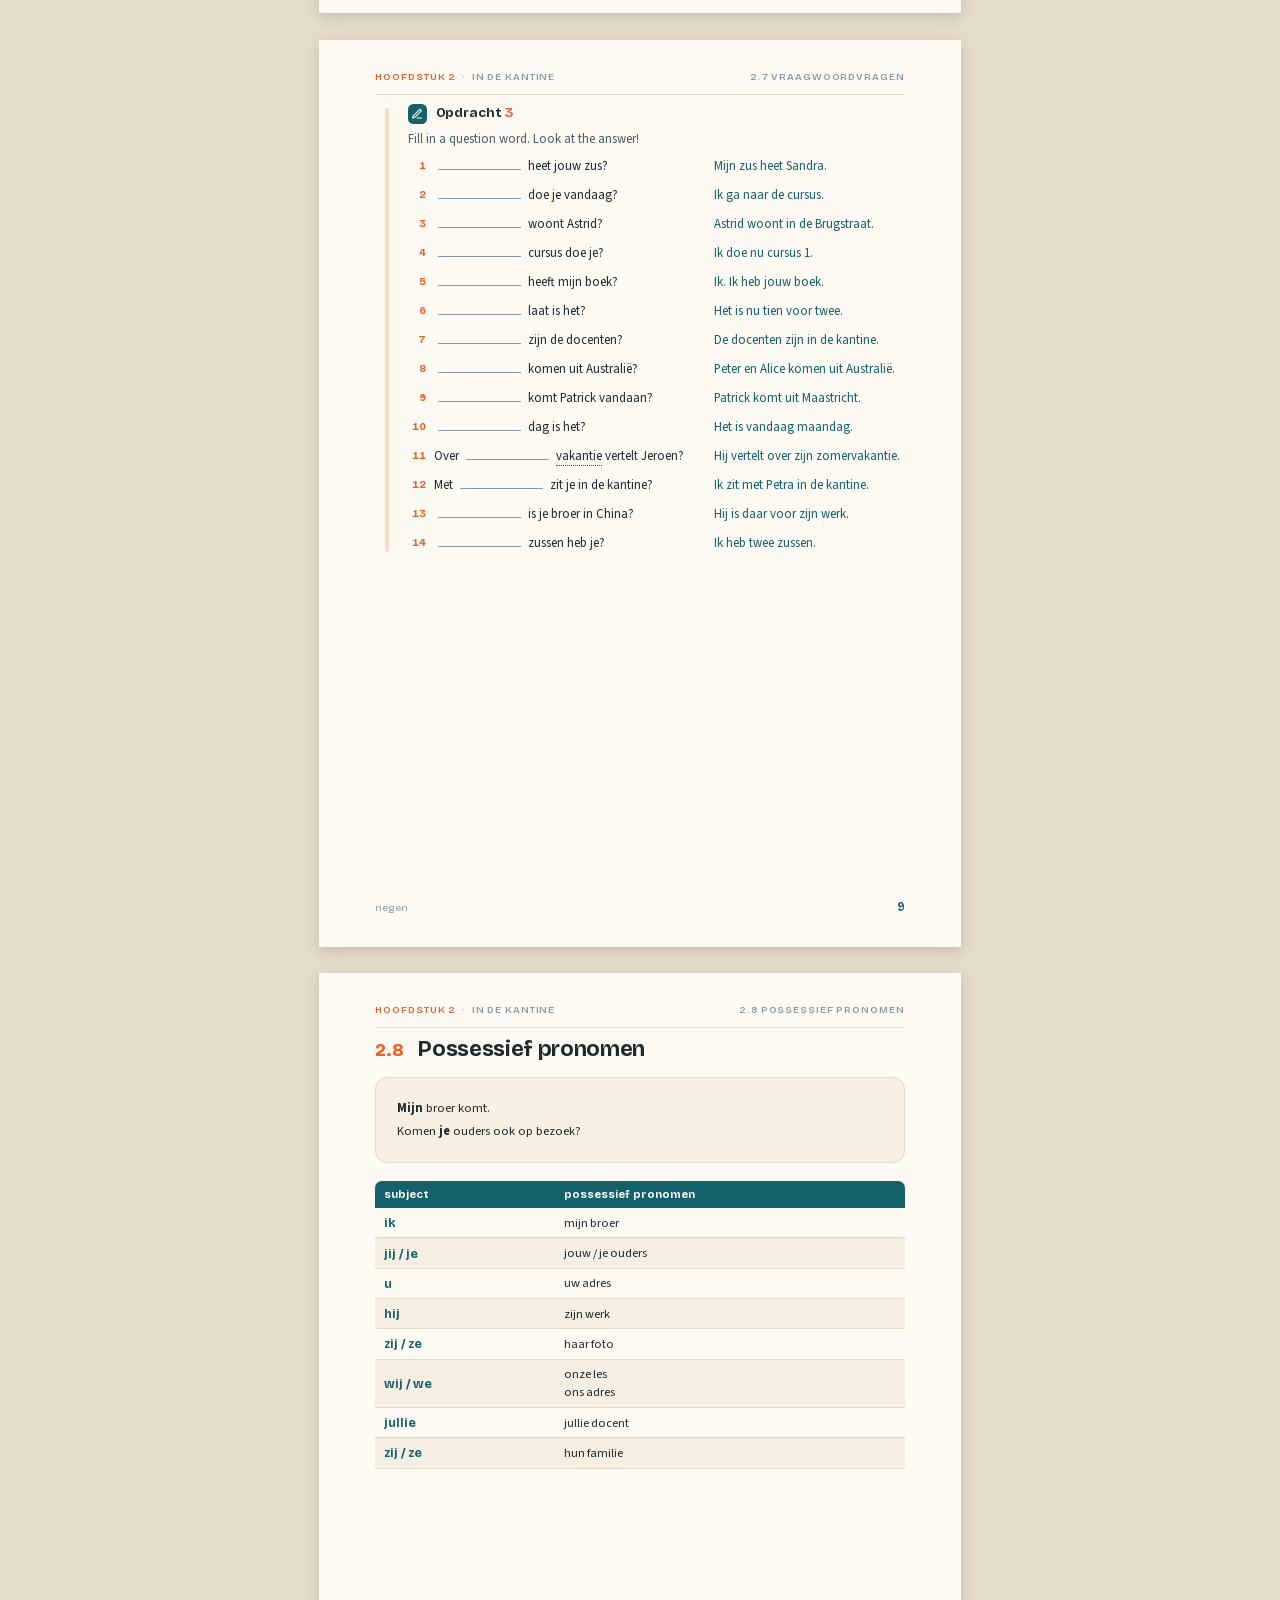
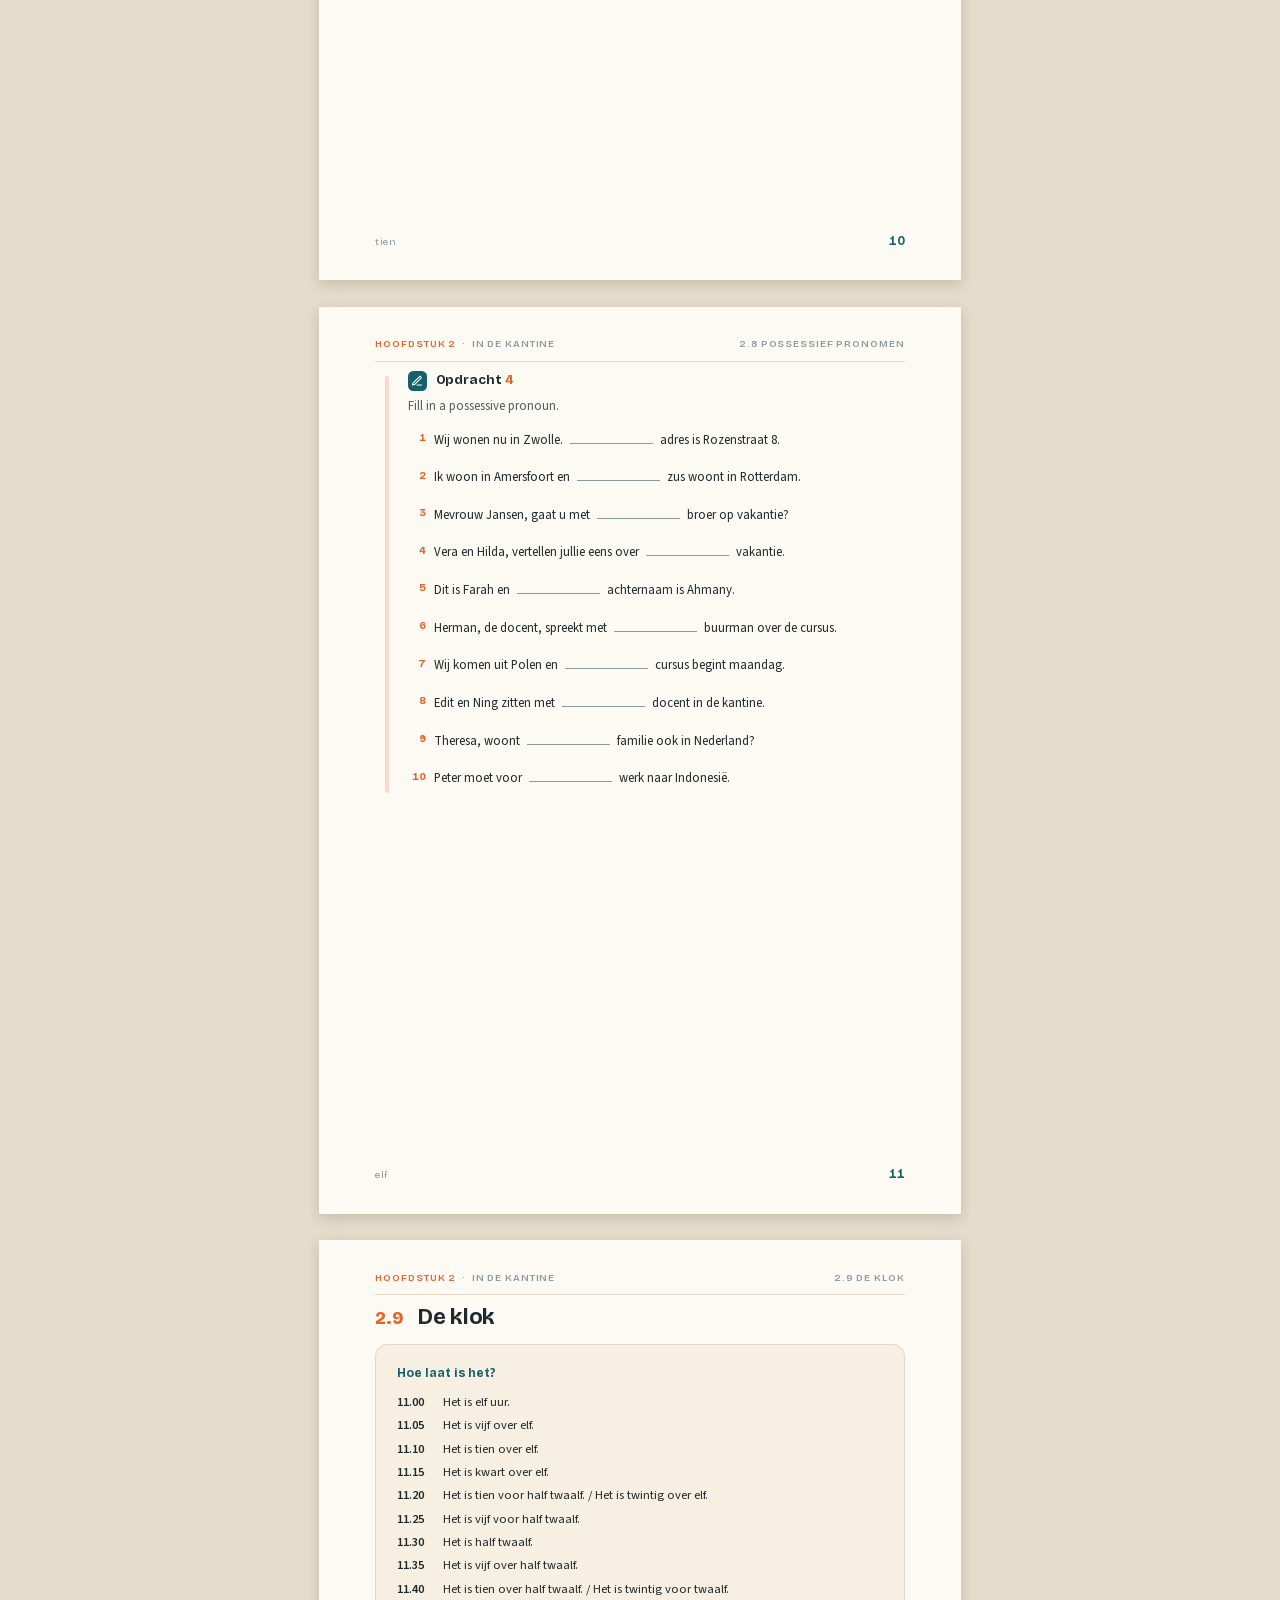
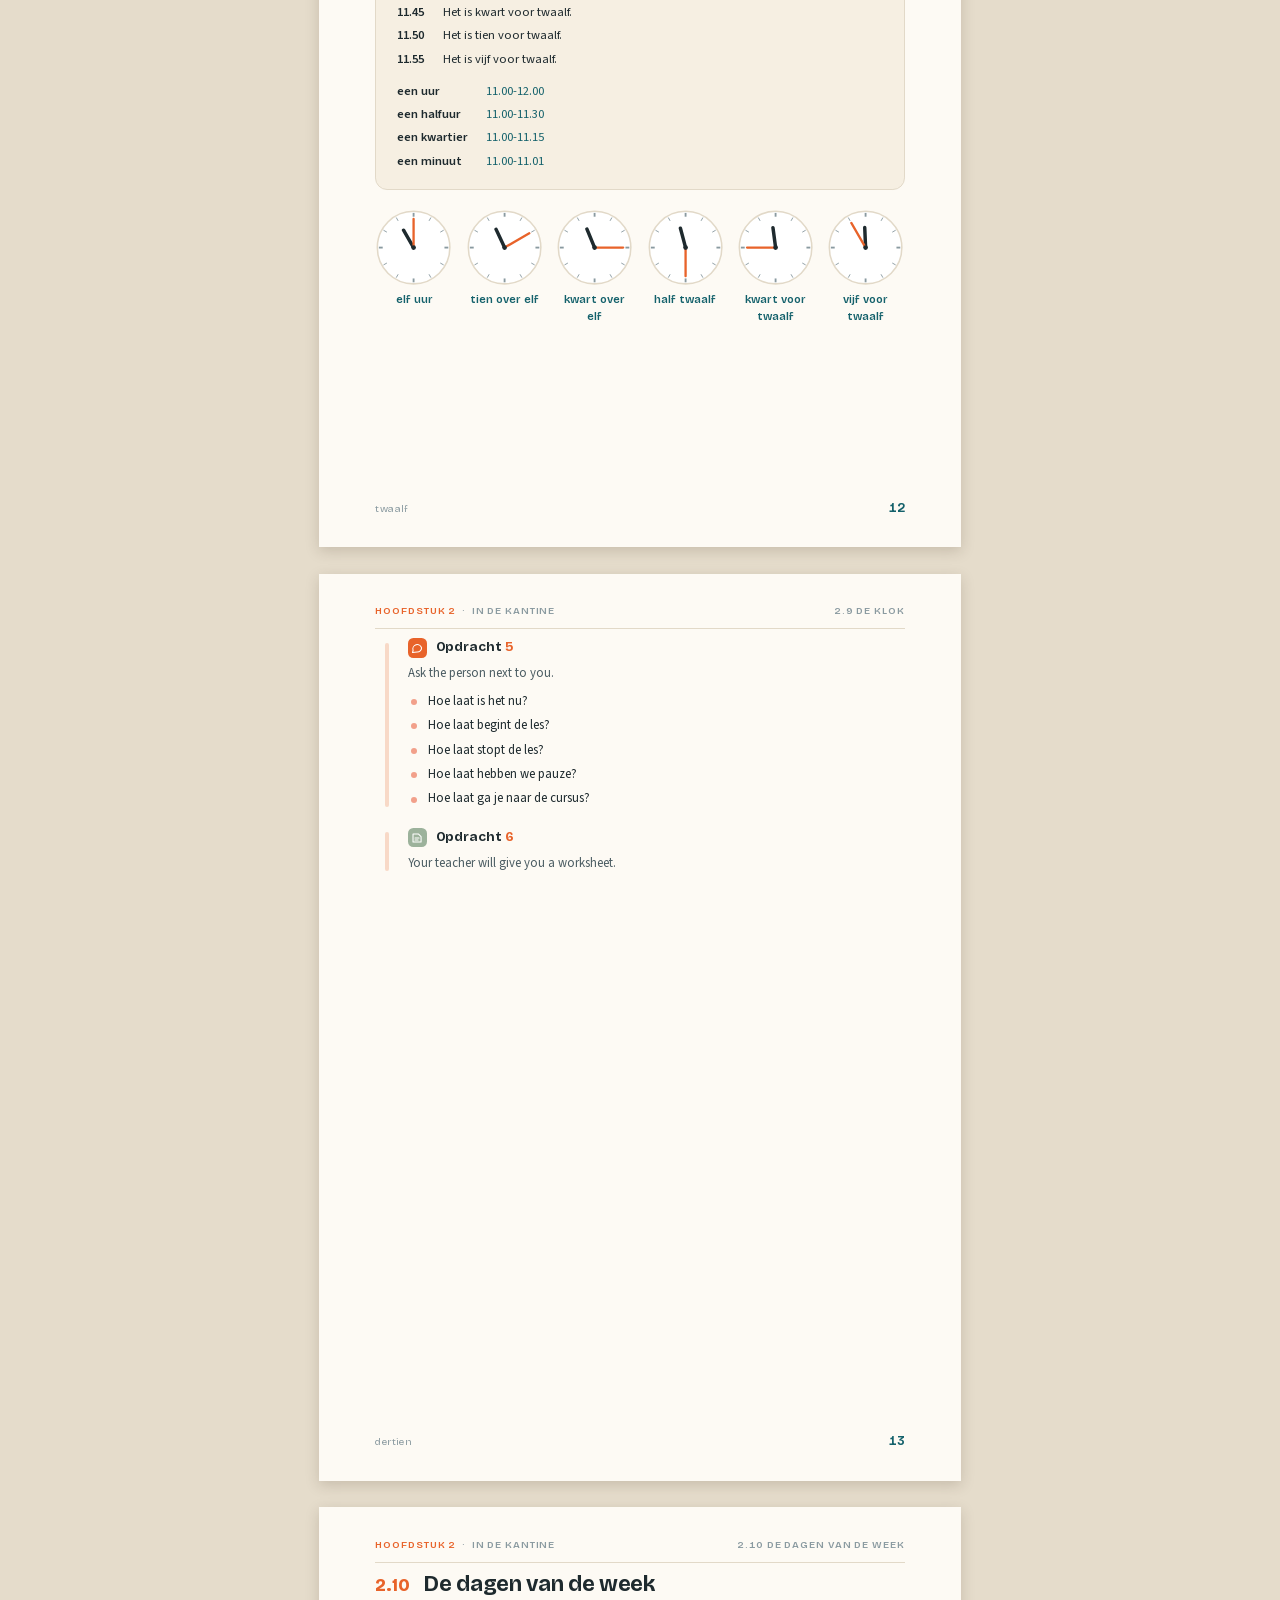
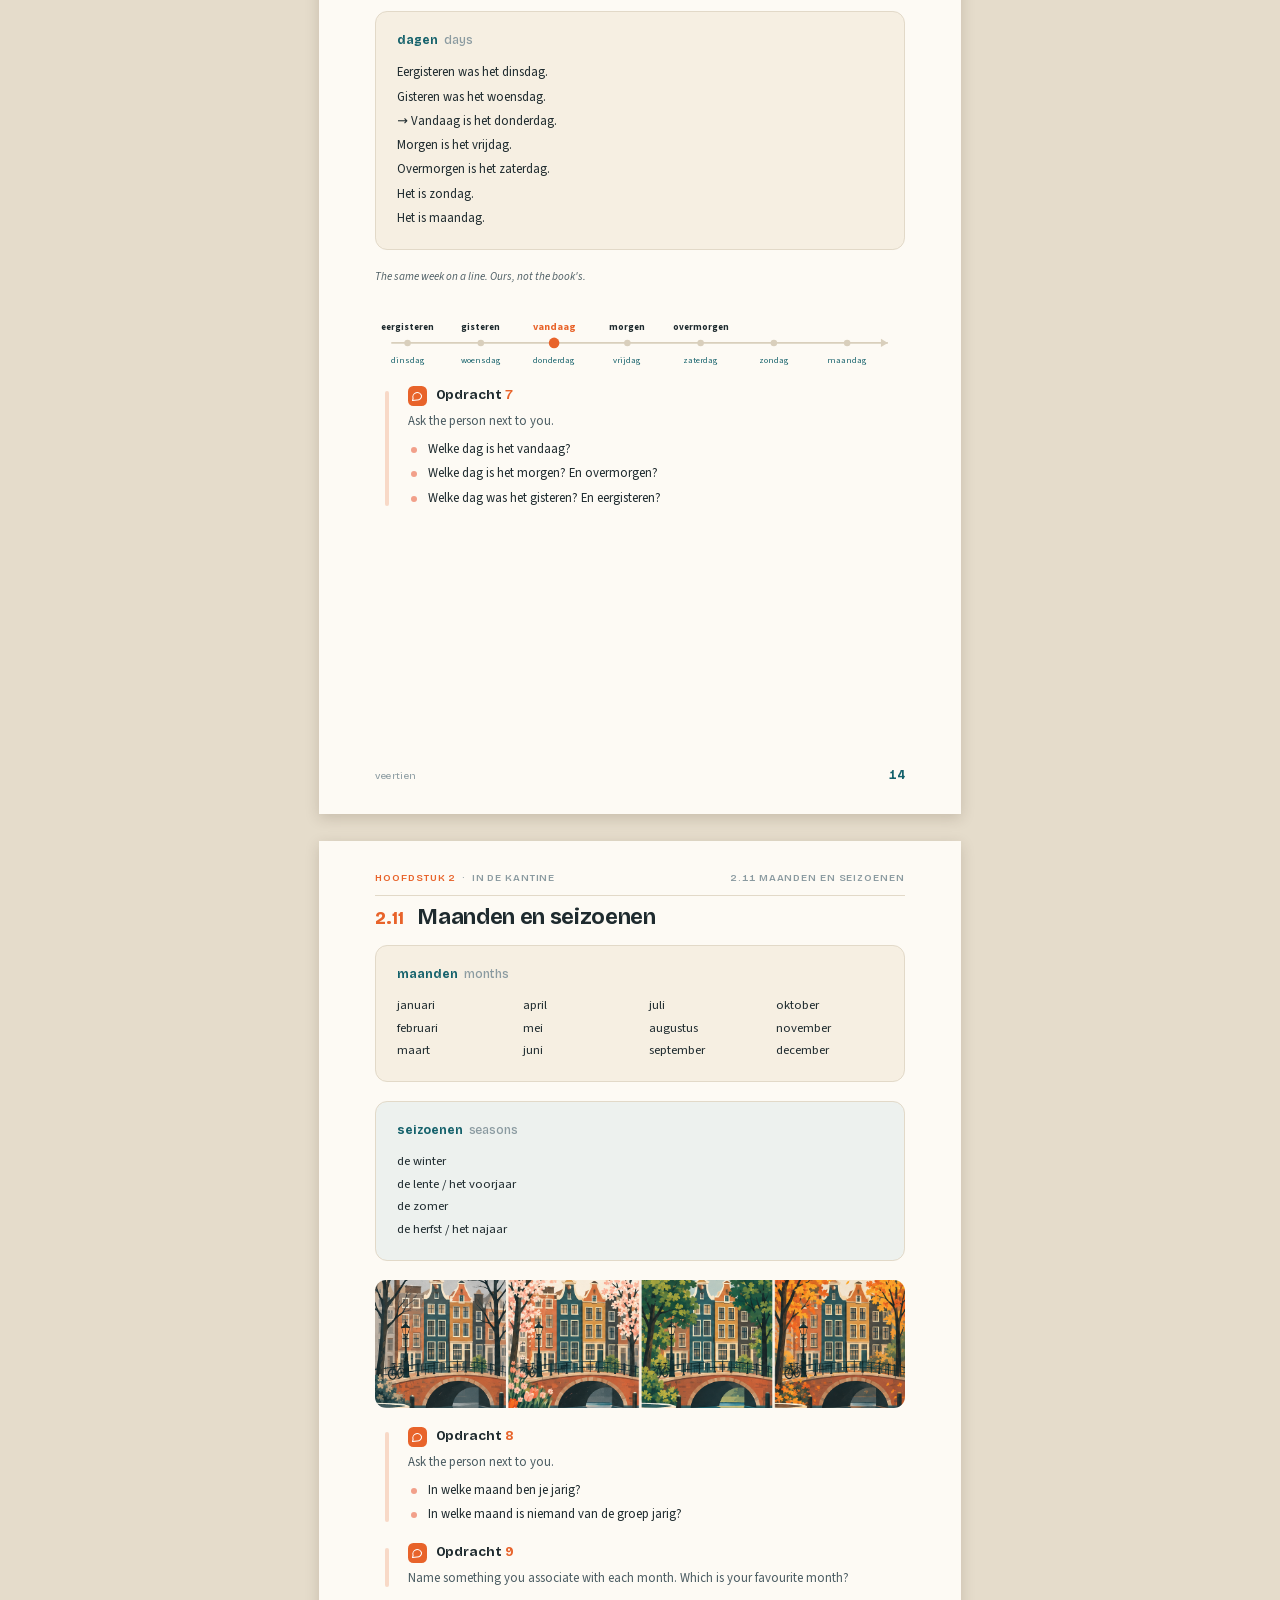
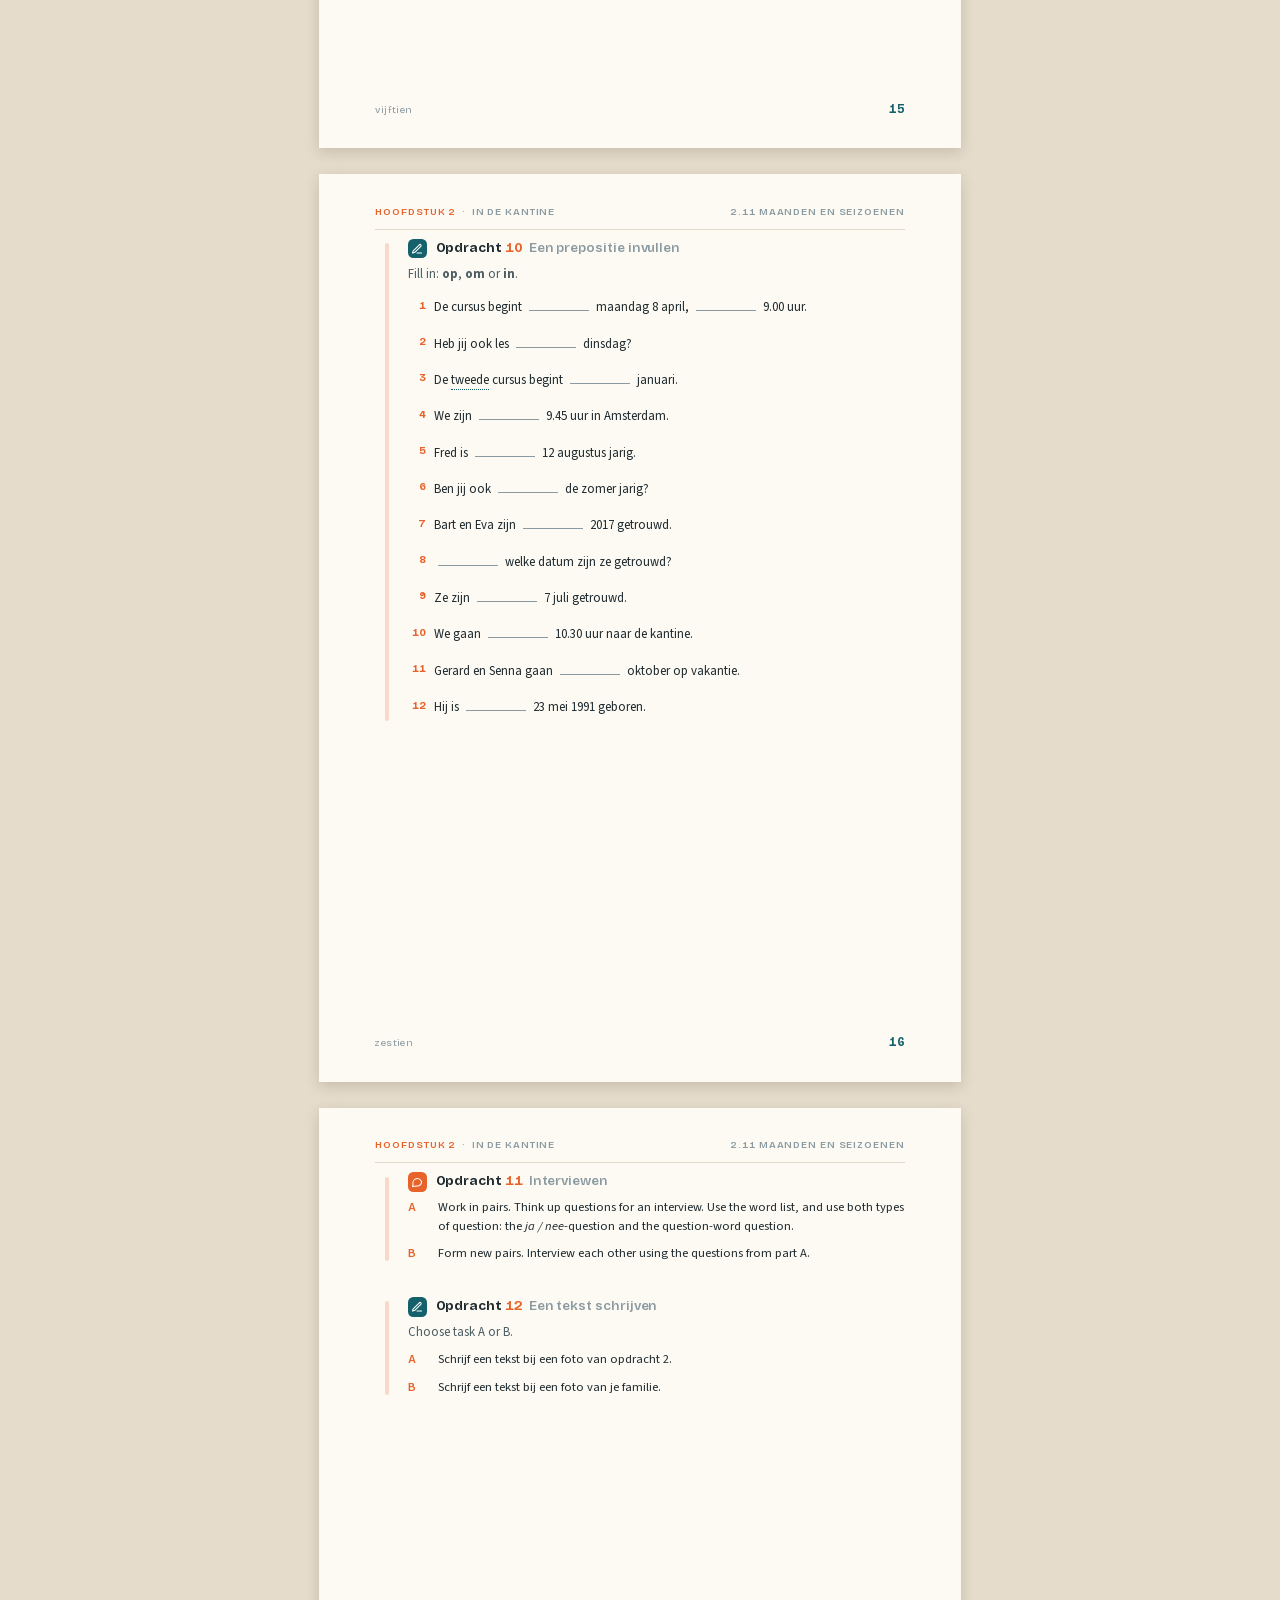
==== commit 8358a359: "Click a dialogue sentence to hear it again Every sentence in the three dialogues is now replayable o" ====
--- a/book/ch02-in-the-canteen/index.html
+++ b/book/ch02-in-the-canteen/index.html
@@ -22,7 +22,7 @@
 <div style="display:flex;align-items:center;gap:2.4mm;margin-bottom:3mm">
   <a class="icon i-audio play" href="audio/dialoog.mp3" data-src="audio/dialoog.mp3" aria-label="Susy en Edit in de kantine"><svg viewBox="0 0 24 24" class="ic-play"><path d="M11 5 6 9H3v6h3l5 4Z"/><path d="M15.5 8.5a5 5 0 0 1 0 7M18.5 5.5a9 9 0 0 1 0 13"/></svg><svg viewBox="0 0 24 24" class="ic-stop"><rect x="6" y="6" width="12" height="12" rx="2"/></svg></a><div style="font-family:var(--disp);font-weight:700;font-size:10pt">Susy en Edit hebben pauze en <span class="gloss" data-en="are sitting">zitten</span> in <span class="gloss" data-en="canteen">de kantine</span>.</div>
 </div>
-<dl class="dialogue"><dt class=you>Susy:</dt><dd>Is <span class="gloss" data-en="this">deze</span> <span class="gloss" data-en="de plaats · seat / place">plaats</span> <span class="gloss" data-en="free">vrij</span>?</dd><dt>Edit:</dt><dd><span class="gloss" data-en="yes">Ja hoor</span>.</dd><dt class=you>Susy:</dt><dd>Zo, een <span class="gloss" data-en="nice / delicious">lekker</span> <span class="gloss" data-en="het kopje · cup">kopje</span> <span class="gloss" data-en="de koffie · coffee">koffie</span>.</dd><dt>Edit:</dt><dd>Woon je <span class="gloss" data-en="for a long time">al lang</span> in Utrecht?</dd><dt class=you>Susy:</dt><dd>Nee, <span class="gloss" data-en="only">pas</span> drie dagen, of vier. Welke dag is het <span class="gloss" data-en="actually / really">eigenlijk</span> <span class="gloss" data-en="today">vandaag</span>?</dd><dt>Edit:</dt><dd>Het is <span class="gloss" data-en="Thursday">donderdag</span> 20 <span class="gloss" data-en="August">augustus</span>. Morgen ben ik jarig.</dd><dt class=you>Susy:</dt><dd><span class="gloss" data-en="how nice">Wat leuk</span>! Ik ben in <span class="gloss" data-en="December">december</span> jarig, <span class="gloss" data-en="so / therefore">dus</span> in <span class="gloss" data-en="winter">de winter</span>. <span class="gloss" data-en="get / receive">Krijg</span> je <span class="gloss" data-en="any">nog</span> <span class="gloss" data-en="het bezoek · visit / visitors">bezoek</span>?</dd><dt>Edit:</dt><dd>Ja, mijn <span class="gloss" data-en="de broer · brother">broer</span> komt.</dd><dt class=you>Susy:</dt><dd>Wie is <span class="gloss" data-en="younger">jonger</span>? Hij of jij?</dd><dt>Edit:</dt><dd>Hij is jonger, maar <span class="gloss" data-en="certainly">wel</span> <span class="gloss" data-en="taller">langer</span>.</dd><dt class=you>Susy:</dt><dd>Heb je <span class="gloss" data-en="any more">nog meer</span> <span class="gloss" data-en="brothers">broers</span> of <span class="gloss" data-en="sisters">zussen</span>?</dd><dt>Edit:</dt><dd>Ja, ik heb nog een <span class="gloss" data-en="de zus · sister">zus</span>. <span class="gloss" data-en="look">Kijk</span>, hier is een <span class="gloss" data-en="de foto · photo">foto</span>.</dd><dt class=you>Susy:</dt><dd><span class="gloss" data-en="oh">Goh</span>, ze is een <span class="gloss" data-en="very">heel</span> <span class="gloss" data-en="different / other">ander</span> <span class="gloss" data-en="het type · type">type</span>. Ze heeft <span class="gloss" data-en="short">kort</span>, <span class="gloss" data-en="blonde">blond</span> <span class="gloss" data-en="het haar · hair">haar</span> en jij <span class="gloss" data-en="dark">donker</span> haar.<br>Komen je <span class="gloss" data-en="de ouders · parents">ouders</span> ook op bezoek?</dd><dt>Edit:</dt><dd>Nee, ze zijn <span class="gloss" data-en="at the moment">op dit moment</span> in <span class="gloss" data-en="Indonesia">Indonesië</span>.</dd><dt class=you>Susy:</dt><dd>Wat <span class="gloss" data-en="are doing">doen</span> ze <span class="gloss" data-en="there">daar</span>? Zijn ze daar <span class="gloss" data-en="on holiday">op vakantie</span>?</dd><dt>Edit:</dt><dd>Ja, en mijn <span class="gloss" data-en="de vader · father">vader</span> is daar ook <span class="gloss" data-en="for">voor</span> zijn <span class="gloss" data-en="het werk · work">werk</span>.</dd><dt class=you>Susy:</dt><dd>Welk <span class="gloss" data-en="het seizoen · season">seizoen</span> is het daar nu? <span class="gloss" data-en="when">Wanneer</span> is het daar <span class="gloss" data-en="de zomer · summer">zomer</span>?</dd><dt>Edit:</dt><dd>Ik <span class="gloss" data-en="know">weet</span> het <span class="gloss" data-en="not">niet</span>. Maar <span class="gloss" data-en="tell">vertel</span> <span class="gloss" data-en="(usually untranslated)">eens</span> <span class="gloss" data-en="about">over</span> jouw <span class="gloss" data-en="de familie · family">familie</span>.</dd><dt class=you>Susy:</dt><dd>Dat <span class="gloss" data-en="want / would like">wil</span> ik wel, maar hoe <span class="gloss" data-en="late">laat</span> is het eigenlijk?</dd><dt>Edit:</dt><dd>Het is <span class="gloss" data-en="11 o’clock">11.00 uur</span>. We <span class="gloss" data-en="should / have to">moeten</span> <span class="gloss" data-en="again">weer</span> naar de les.</dd></dl></div>
+<dl class="dialogue" data-audio="audio/dialoog.mp3"><dt class=you>Susy:</dt><dd><span class="say" data-t="0.0,1.74">Is <span class="gloss" data-en="this">deze</span> <span class="gloss" data-en="de plaats · seat / place">plaats</span> <span class="gloss" data-en="free">vrij</span>?</span></dd><dt>Edit:</dt><dd><span class="say" data-t="1.74,3.02"><span class="gloss" data-en="yes">Ja hoor</span>.</span></dd><dt class=you>Susy:</dt><dd><span class="say" data-t="3.02,5.93">Zo, een <span class="gloss" data-en="nice / delicious">lekker</span> <span class="gloss" data-en="het kopje · cup">kopje</span> <span class="gloss" data-en="de koffie · coffee">koffie</span>.</span></dd><dt>Edit:</dt><dd><span class="say" data-t="5.93,7.89">Woon je <span class="gloss" data-en="for a long time">al lang</span> in Utrecht?</span></dd><dt class=you>Susy:</dt><dd><span class="say" data-t="7.89,11.28">Nee, <span class="gloss" data-en="only">pas</span> drie dagen, of vier.</span> <span class="say" data-t="11.28,13.48">Welke dag is het <span class="gloss" data-en="actually / really">eigenlijk</span> <span class="gloss" data-en="today">vandaag</span>?</span></dd><dt>Edit:</dt><dd><span class="say" data-t="13.48,15.99">Het is <span class="gloss" data-en="Thursday">donderdag</span> 20 <span class="gloss" data-en="August">augustus</span>.</span> <span class="say" data-t="15.99,17.46">Morgen ben ik jarig.</span></dd><dt class=you>Susy:</dt><dd><span class="say" data-t="17.46,18.4"><span class="gloss" data-en="how nice">Wat leuk</span>!</span> <span class="say" data-t="18.4,21.09">Ik ben in <span class="gloss" data-en="December">december</span> jarig, <span class="gloss" data-en="so / therefore">dus</span> in <span class="gloss" data-en="winter">de winter</span>.</span> <span class="say" data-t="21.09,22.63"><span class="gloss" data-en="get / receive">Krijg</span> je <span class="gloss" data-en="any">nog</span> <span class="gloss" data-en="het bezoek · visit / visitors">bezoek</span>?</span></dd><dt>Edit:</dt><dd><span class="say" data-t="22.63,24.47">Ja, mijn <span class="gloss" data-en="de broer · brother">broer</span> komt.</span></dd><dt class=you>Susy:</dt><dd><span class="say" data-t="24.47,25.57">Wie is <span class="gloss" data-en="younger">jonger</span>?</span> <span class="say" data-t="25.57,26.84">Hij of jij?</span></dd><dt>Edit:</dt><dd><span class="say" data-t="26.84,29.37">Hij is jonger, maar <span class="gloss" data-en="certainly">wel</span> <span class="gloss" data-en="taller">langer</span>.</span></dd><dt class=you>Susy:</dt><dd><span class="say" data-t="29.37,31.49">Heb je <span class="gloss" data-en="any more">nog meer</span> <span class="gloss" data-en="brothers">broers</span> of <span class="gloss" data-en="sisters">zussen</span>?</span></dd><dt>Edit:</dt><dd><span class="say" data-t="31.49,33.28">Ja, ik heb nog een <span class="gloss" data-en="de zus · sister">zus</span>.</span> <span class="say" data-t="33.28,35.64"><span class="gloss" data-en="look">Kijk</span>, hier is een <span class="gloss" data-en="de foto · photo">foto</span>.</span></dd><dt class=you>Susy:</dt><dd><span class="say" data-t="35.64,38.85"><span class="gloss" data-en="oh">Goh</span>, ze is een <span class="gloss" data-en="very">heel</span> <span class="gloss" data-en="different / other">ander</span> <span class="gloss" data-en="het type · type">type</span>.</span> <span class="say" data-t="38.85,42.23">Ze heeft <span class="gloss" data-en="short">kort</span>, <span class="gloss" data-en="blonde">blond</span> <span class="gloss" data-en="het haar · hair">haar</span> en jij <span class="gloss" data-en="dark">donker</span> haar.</span><br><span class="say" data-t="42.23,44.29">Komen je <span class="gloss" data-en="de ouders · parents">ouders</span> ook op bezoek?</span></dd><dt>Edit:</dt><dd><span class="say" data-t="44.29,47.04">Nee, ze zijn <span class="gloss" data-en="at the moment">op dit moment</span> in <span class="gloss" data-en="Indonesia">Indonesië</span>.</span></dd><dt class=you>Susy:</dt><dd><span class="say" data-t="47.04,48.54">Wat <span class="gloss" data-en="are doing">doen</span> ze <span class="gloss" data-en="there">daar</span>?</span> <span class="say" data-t="48.54,50.28">Zijn ze daar <span class="gloss" data-en="on holiday">op vakantie</span>?</span></dd><dt>Edit:</dt><dd><span class="say" data-t="50.28,53.11">Ja, en mijn <span class="gloss" data-en="de vader · father">vader</span> is daar ook <span class="gloss" data-en="for">voor</span> zijn <span class="gloss" data-en="het werk · work">werk</span>.</span></dd><dt class=you>Susy:</dt><dd><span class="say" data-t="53.11,55.06">Welk <span class="gloss" data-en="het seizoen · season">seizoen</span> is het daar nu?</span> <span class="say" data-t="55.06,56.89"><span class="gloss" data-en="when">Wanneer</span> is het daar <span class="gloss" data-en="de zomer · summer">zomer</span>?</span></dd><dt>Edit:</dt><dd><span class="say" data-t="56.89,58.5">Ik <span class="gloss" data-en="know">weet</span> het <span class="gloss" data-en="not">niet</span>.</span> <span class="say" data-t="58.5,60.84">Maar <span class="gloss" data-en="tell">vertel</span> <span class="gloss" data-en="(usually untranslated)">eens</span> <span class="gloss" data-en="about">over</span> jouw <span class="gloss" data-en="de familie · family">familie</span>.</span></dd><dt class=you>Susy:</dt><dd><span class="say" data-t="60.84,64.71">Dat <span class="gloss" data-en="want / would like">wil</span> ik wel, maar hoe <span class="gloss" data-en="late">laat</span> is het eigenlijk?</span></dd><dt>Edit:</dt><dd><span class="say" data-t="64.71,66.38">Het is <span class="gloss" data-en="11 o’clock">11.00 uur</span>.</span> <span class="say" data-t="66.38,68.17">We <span class="gloss" data-en="should / have to">moeten</span> <span class="gloss" data-en="again">weer</span> naar de les.</span></dd></dl></div>
 <img src="art/dialoog.png" class="img" style="height:60mm;object-fit:cover;margin-top:4mm"><div class="pf"><span class="w">twee</span><span class="n">2</span></div></section><section class="page "><div class="rh"><span><span class="chap">Hoofdstuk 2</span> &nbsp;·&nbsp; In de kantine</span><span>2.2 Woordenlijst</span></div><div class="keep" data-keep="woordenlijst-a">
 <h2 class="sec"><span class="num">2.2</span> Woordenlijst</h2>
 <div class="note" style="margin-bottom:3.5mm">The words appear in the order they occur in the dialogue.
@@ -109,17 +109,52 @@
 <script>
 (function () {
   // ---- audio: click an icon to play, click again to stop ----
-  var audio = new Audio(), current = null;
-  function reset() { if (current) current.classList.remove("playing"); current = null; }
+  // A dialogue sentence (span.say with data-t="start,end", from build.py) plays
+  // just that stretch of the recording: click to hear it, click again to hear it
+  // again, Shift-click to loop it until the next click.
+  var audio = new Audio(), current = null, until = 0, from = 0, loop = false;
+  function reset() {
+    if (current) current.classList.remove("playing", "speaking");
+    current = null; until = 0; loop = false;
+  }
   audio.addEventListener("ended", reset);
+  function watch() {                     // timeupdate is too coarse to stop on a word
+    if (!until || !current) return;
+    if (audio.currentTime >= until) {
+      if (loop) audio.currentTime = from;
+      else { audio.pause(); reset(); return; }
+    }
+    requestAnimationFrame(watch);
+  }
+  function start(el, src, a, b, cls) {
+    reset();
+    if (audio.getAttribute("src") !== src) audio.src = src;
+    audio.currentTime = a;
+    audio.play().then(function () {
+      current = el; el.classList.add(cls); from = a; until = b;
+      if (b) requestAnimationFrame(watch);
+    }).catch(function () { el.classList.add("failed"); });
+  }
   document.addEventListener("click", function (e) {
-    var btn = e.target.closest("a.i-audio"); if (!btn) return;
-    e.preventDefault();
-    if (current === btn) { audio.pause(); reset(); return; }
-    reset();
-    audio.src = btn.dataset.src; audio.currentTime = 0;
-    audio.play().then(function () { current = btn; btn.classList.add("playing"); })
-                .catch(function () { btn.classList.add("failed"); });
+    var btn = e.target.closest("a.i-audio");
+    if (btn) {
+      e.preventDefault();
+      if (current === btn) { audio.pause(); reset(); return; }
+      start(btn, btn.dataset.src, 0, 0, "playing");
+      return;
+    }
+    var say = e.target.closest(".say[data-t]");
+    // on a touch screen a tap on a glossed word opens its translation instead
+    if (!say || (touched && e.target.closest(".gloss"))) return;
+    if (current === say && loop) { audio.pause(); reset(); return; }
+    var t = say.dataset.t.split(",").map(Number);
+    start(say, say.closest("dl").dataset.audio, t[0], t[1], "speaking");
+    loop = e.shiftKey;
+  });
+  document.addEventListener("DOMContentLoaded", function () {
+    document.querySelectorAll(".say[data-t]").forEach(function (s) {
+      s.title = "Click to hear this sentence (Shift-click to loop it)";
+    });
   });
 
   // ---- first-occurrence translations ----
--- a/book/shared/style.css
+++ b/book/shared/style.css
@@ -239,6 +239,11 @@
   body{ background:var(--desk); padding:7mm 0; }
   .page{ margin:0 auto 7mm; box-shadow:0 1mm 3.5mm rgba(60,44,26,.18); }
   .page:last-child{ margin-bottom:0; }
+  /* a dialogue sentence you can click to hear again — colour only, never a box
+     change, so the screen layout build.py measures stays the print layout */
+  .say[data-t]{ cursor:pointer; border-radius:1mm; transition:background .15s; }
+  .say[data-t]:hover{ background:rgba(20,97,107,.08); }
+  .say.speaking{ background:rgba(233,180,76,.35); }
   /* ---------- phones: the sheet becomes a column ----------
    * A .page is a rigid 170x240mm box, which is right for print and wrong for a
    * 390px screen — it simply overflowed sideways. Below one sheet's width the
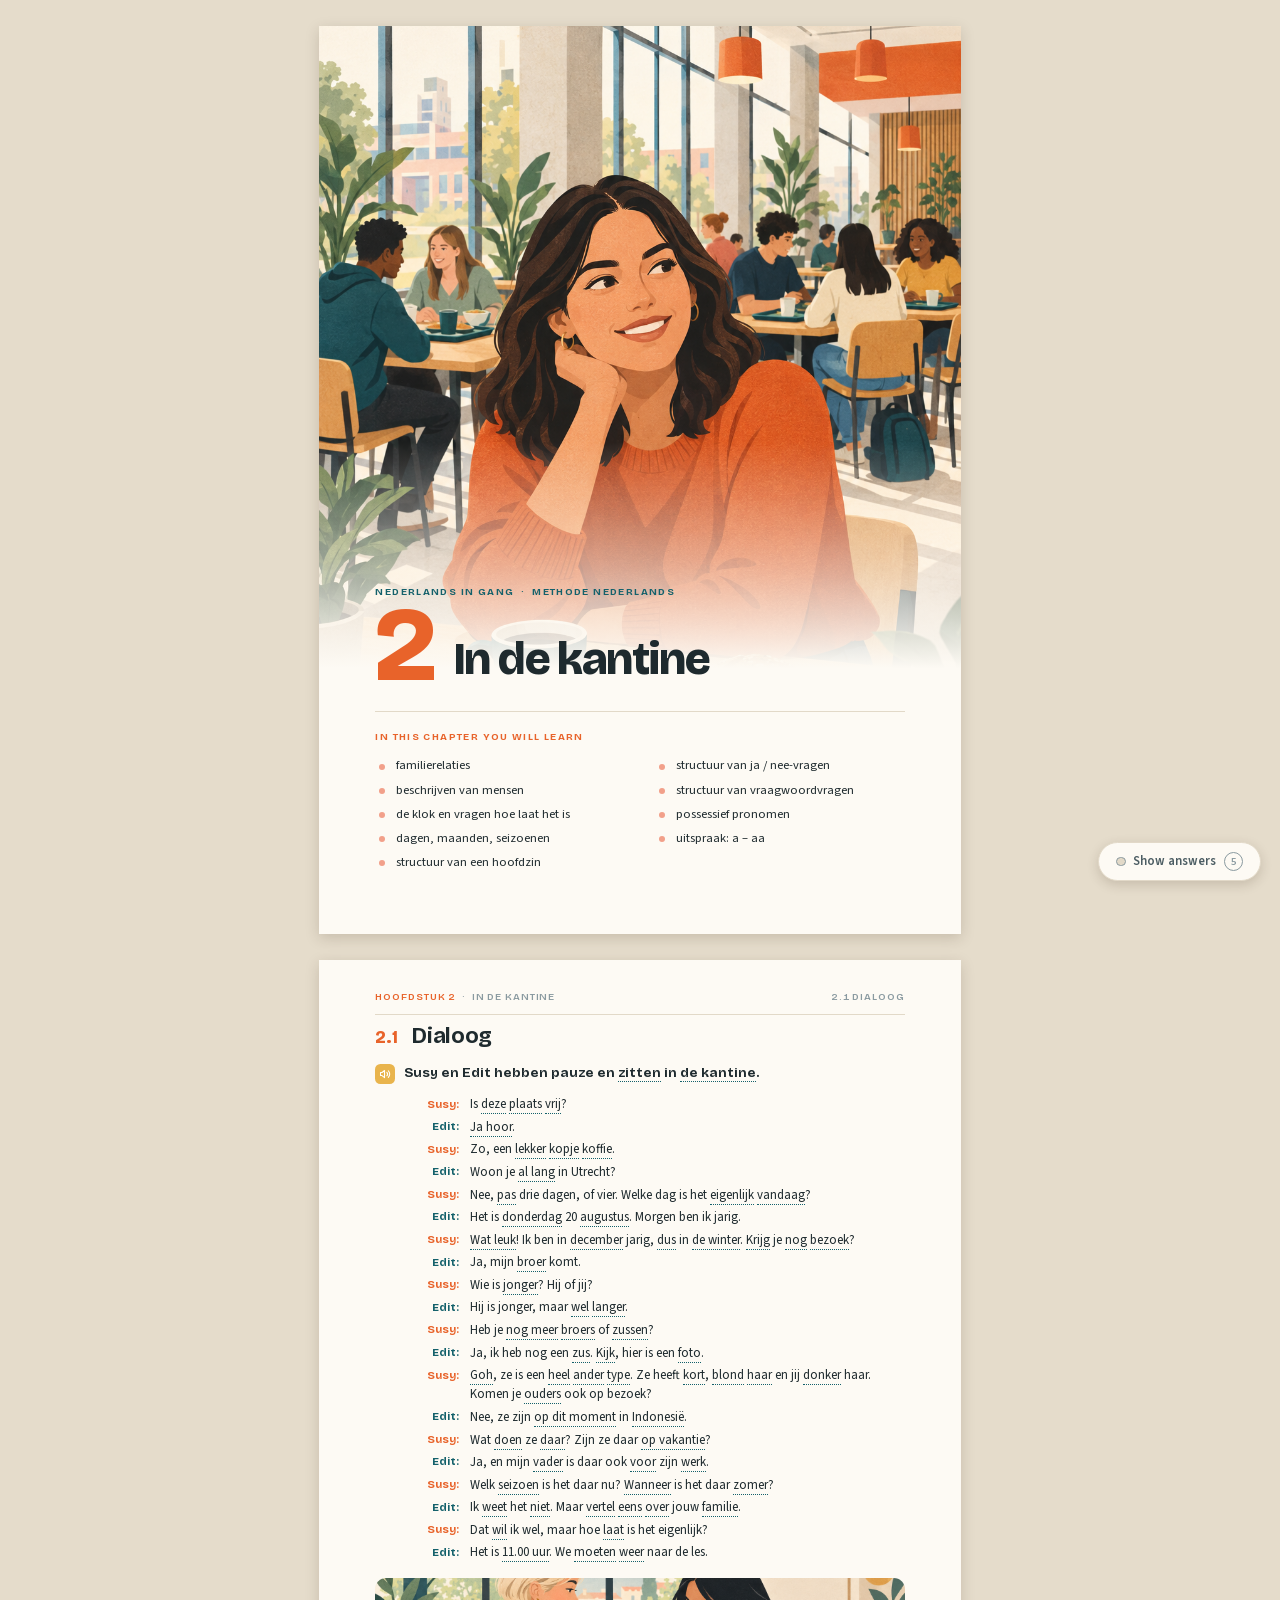
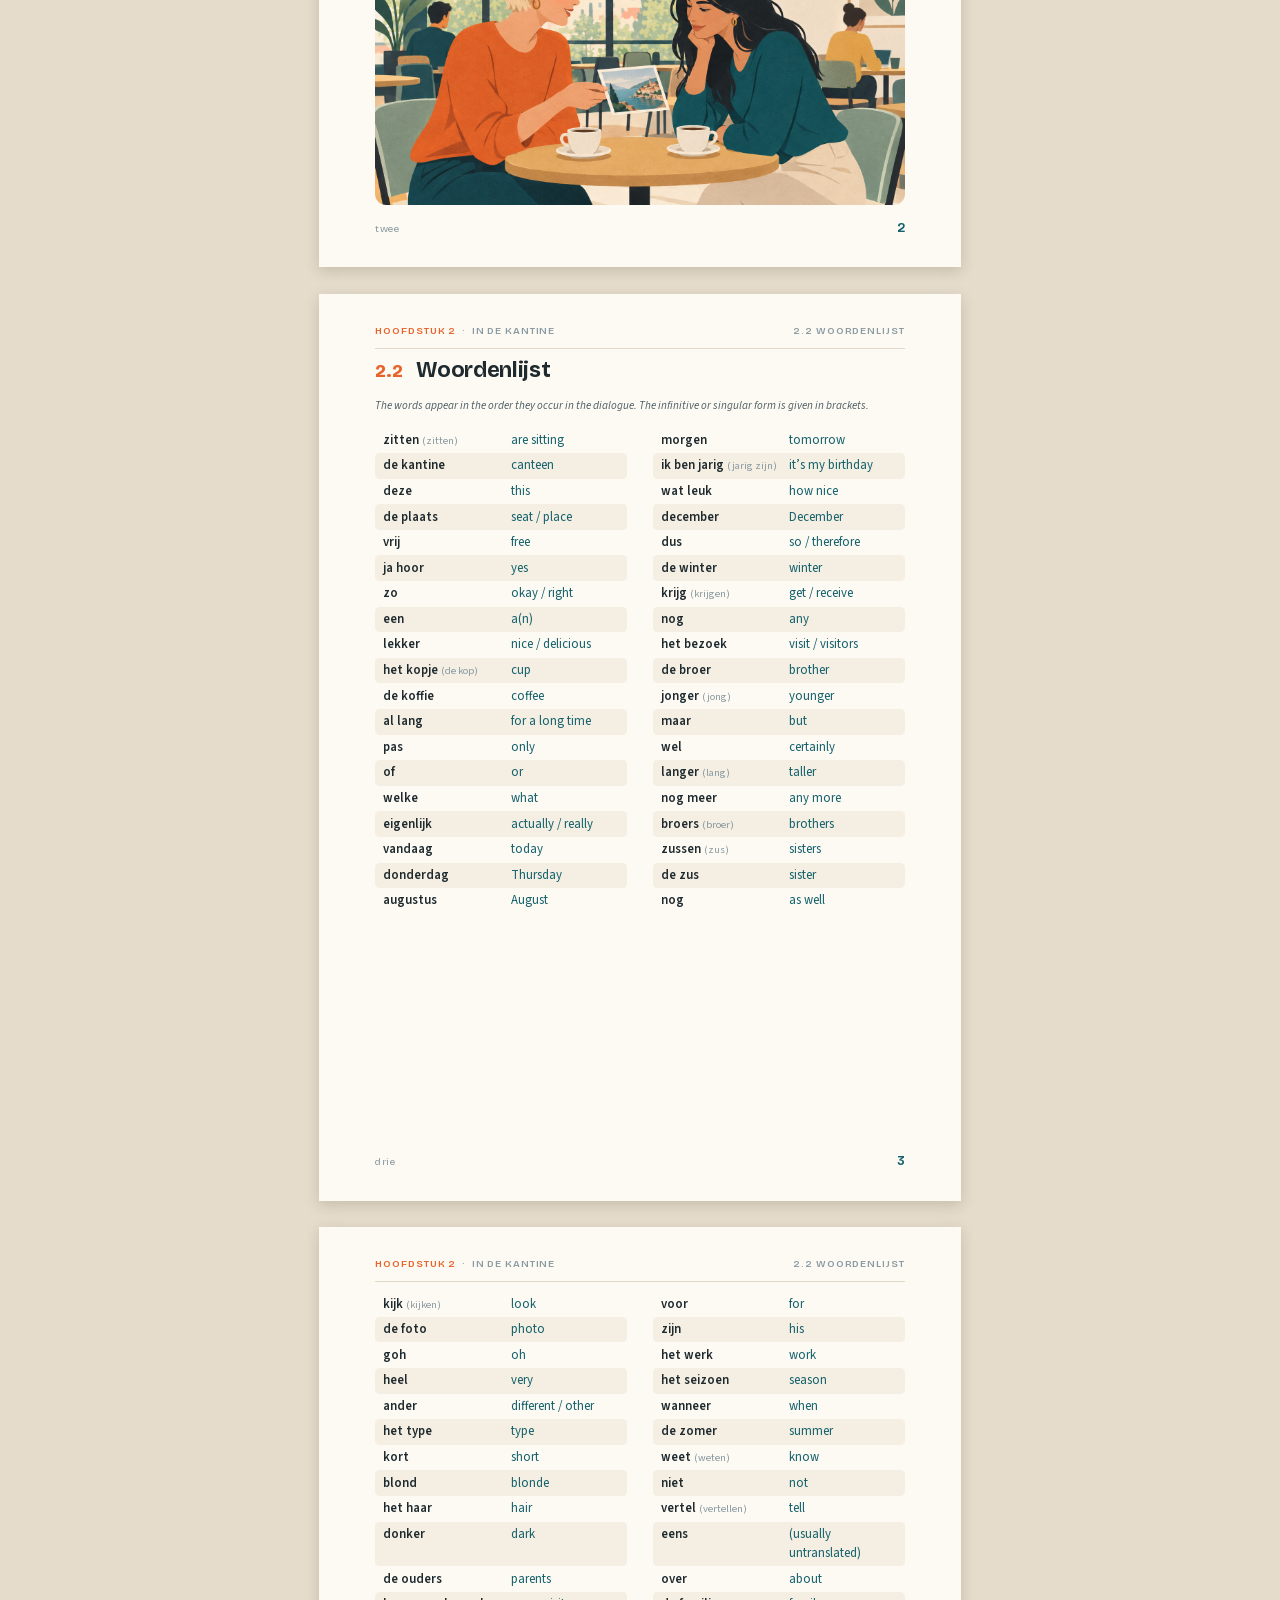
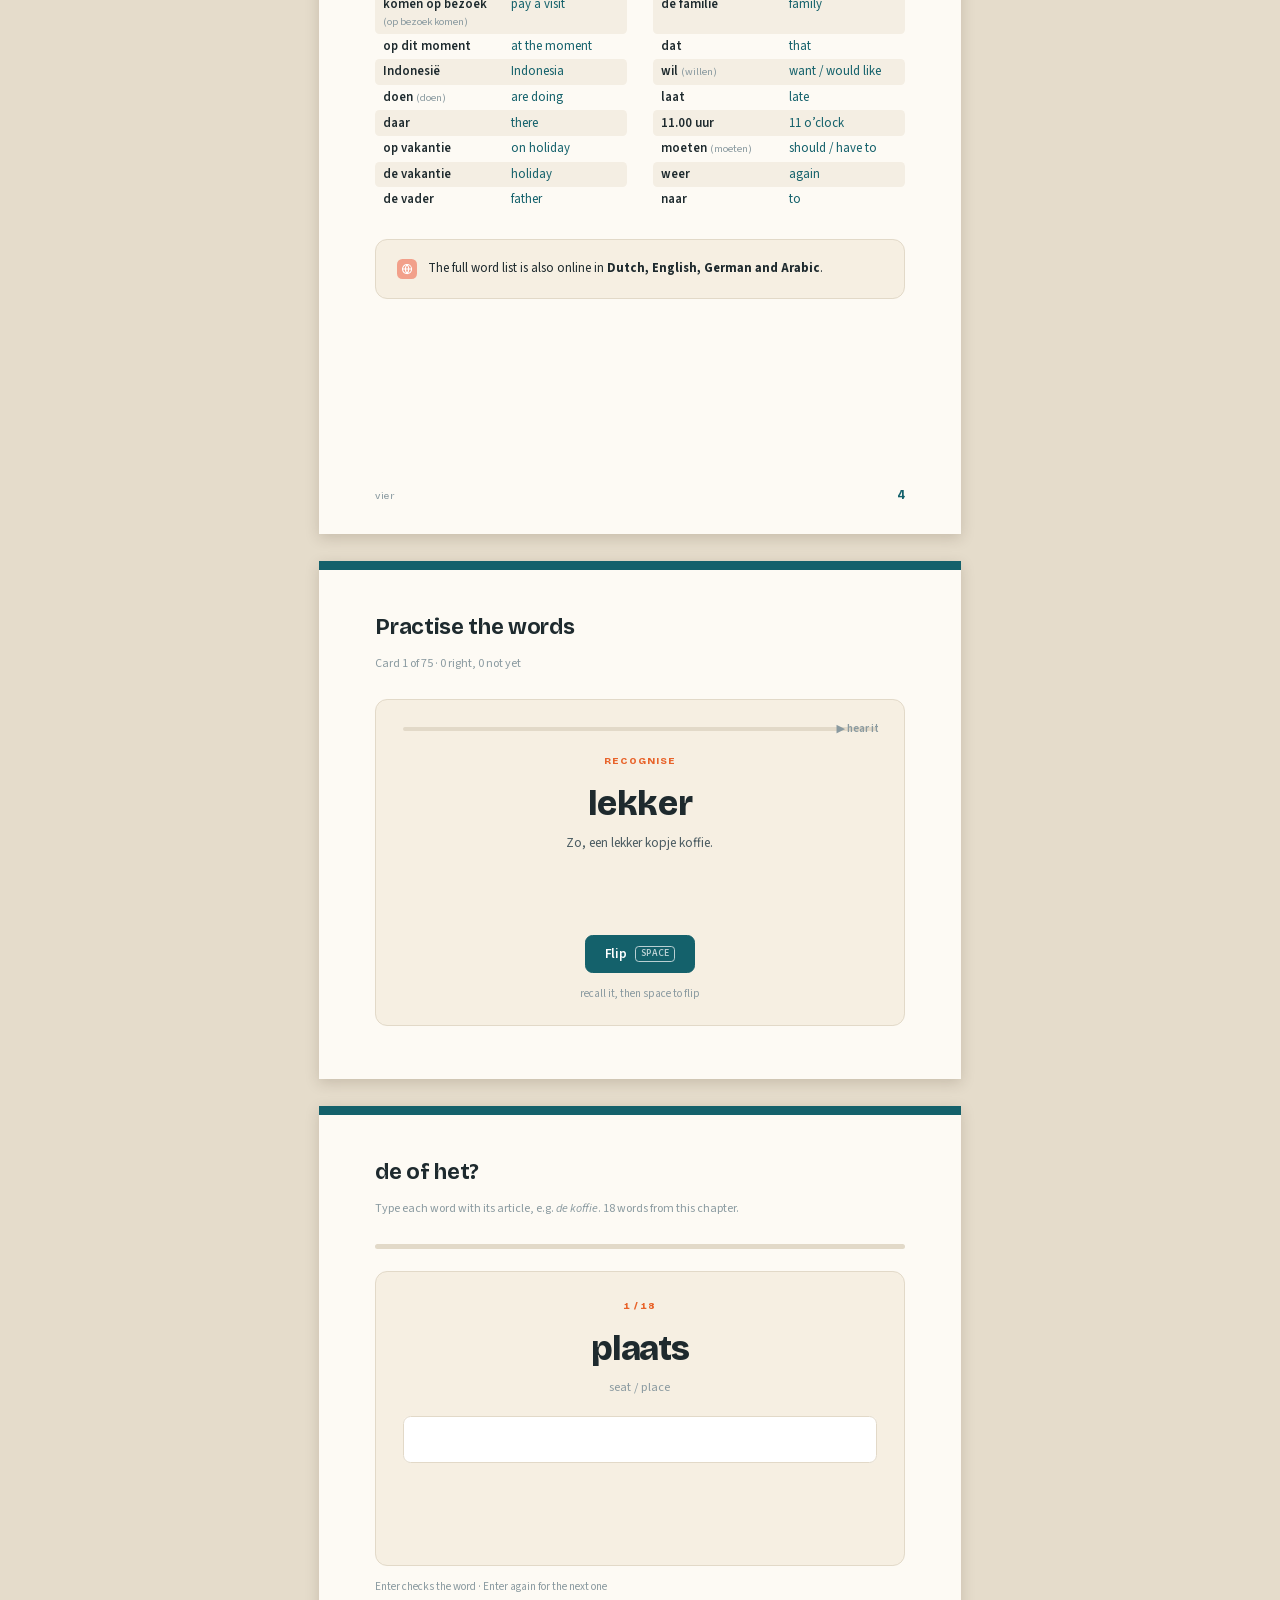
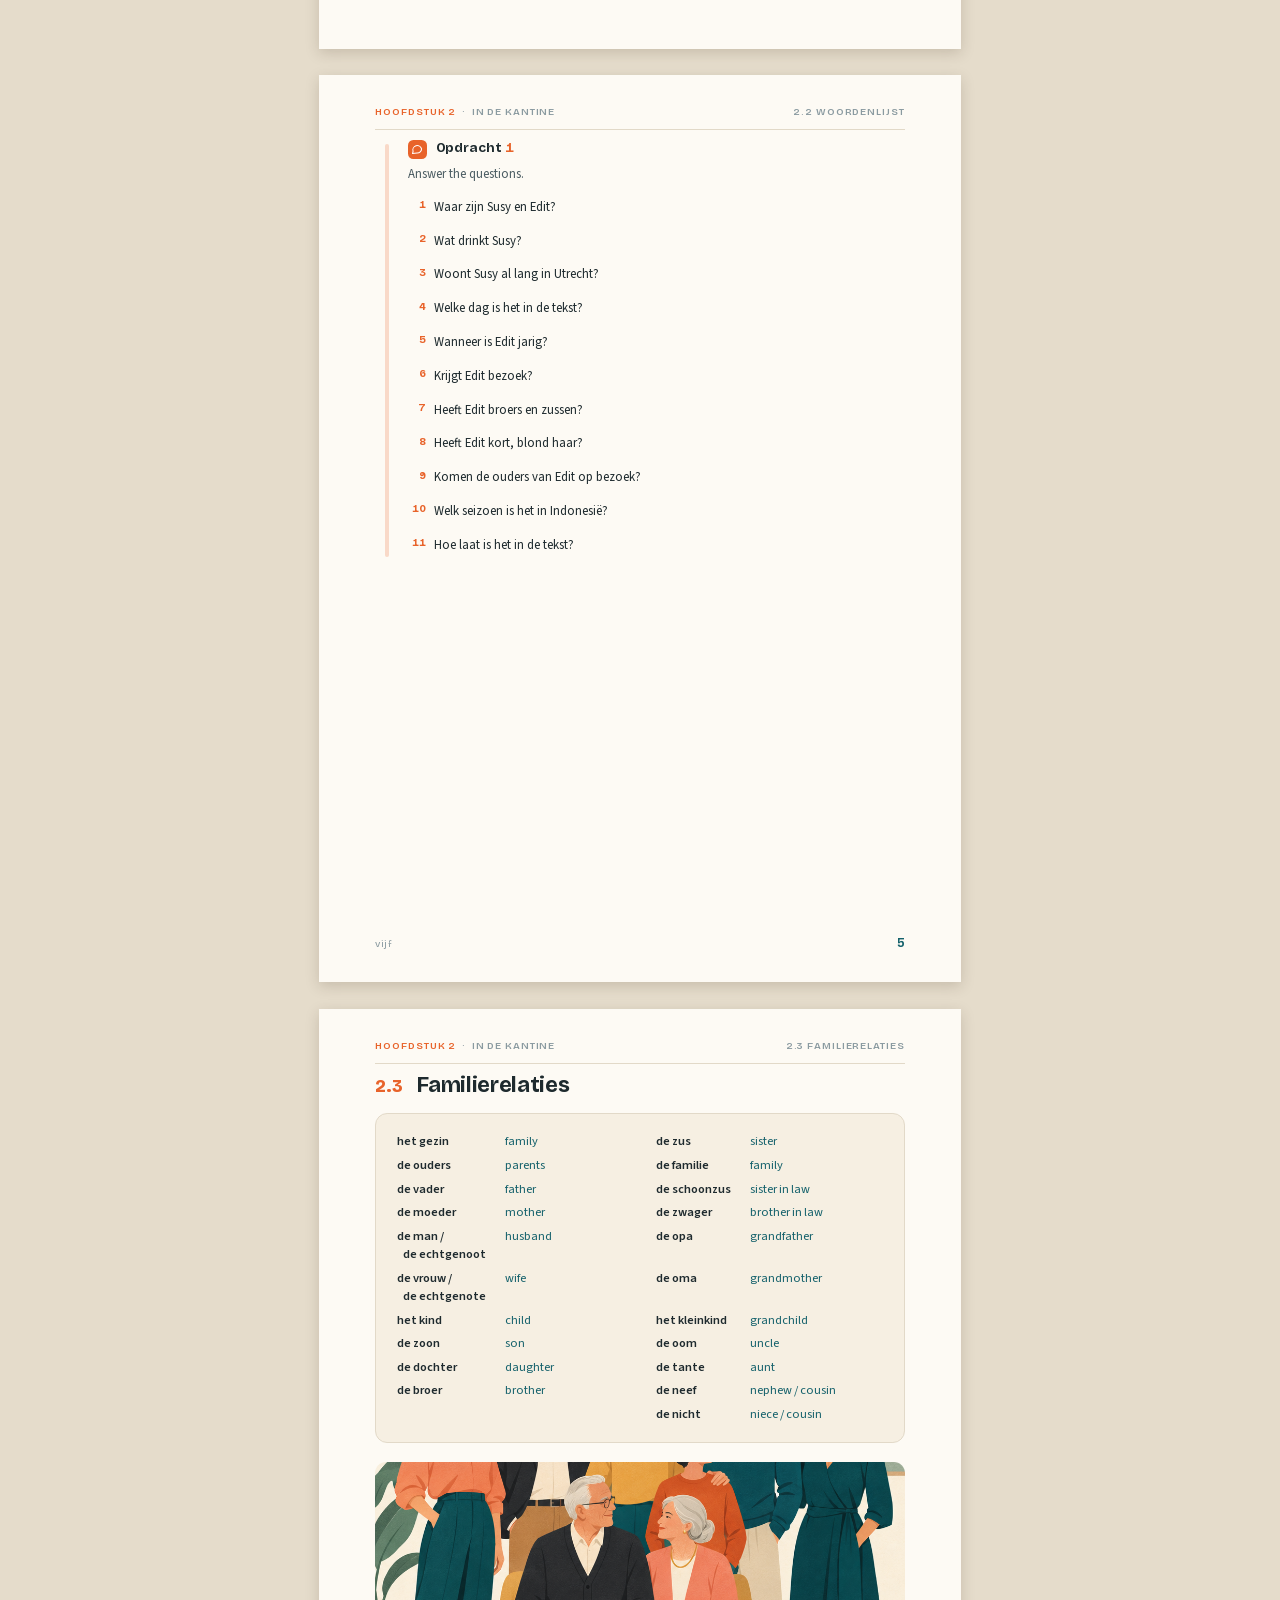
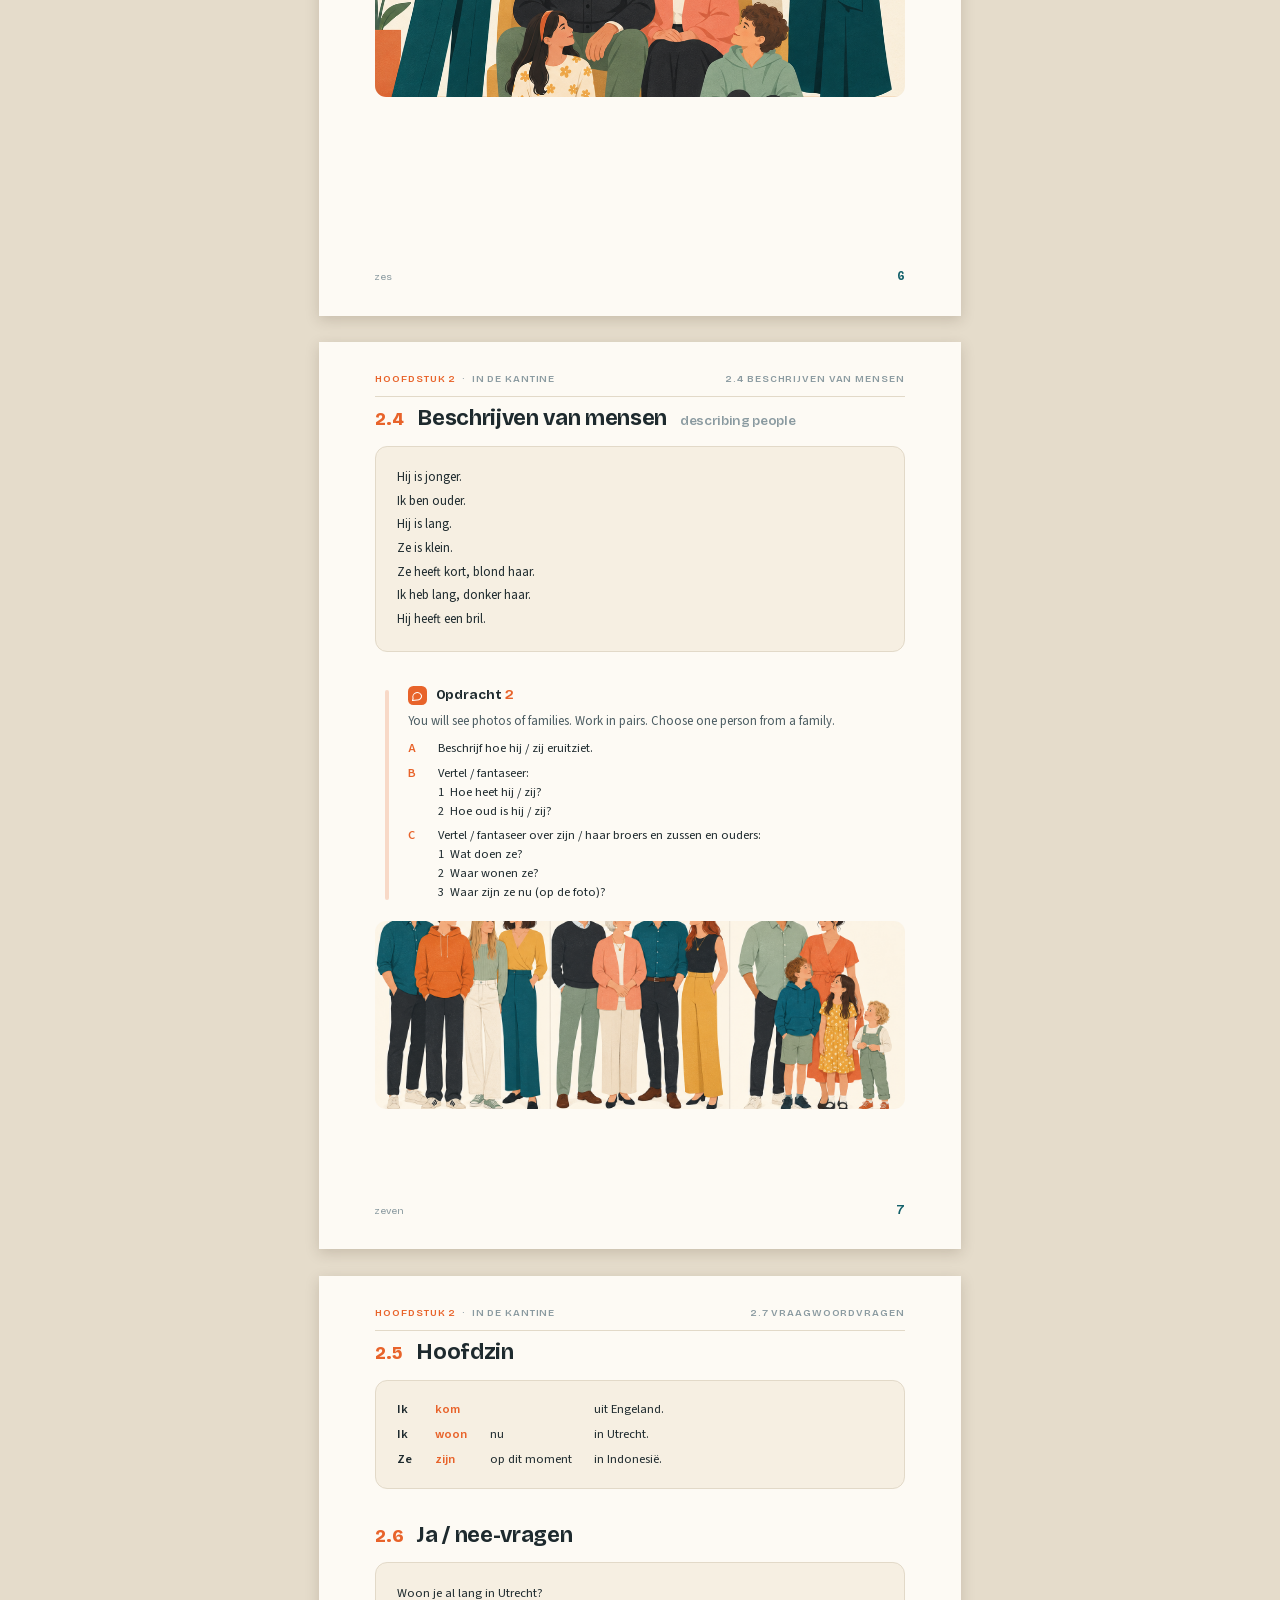
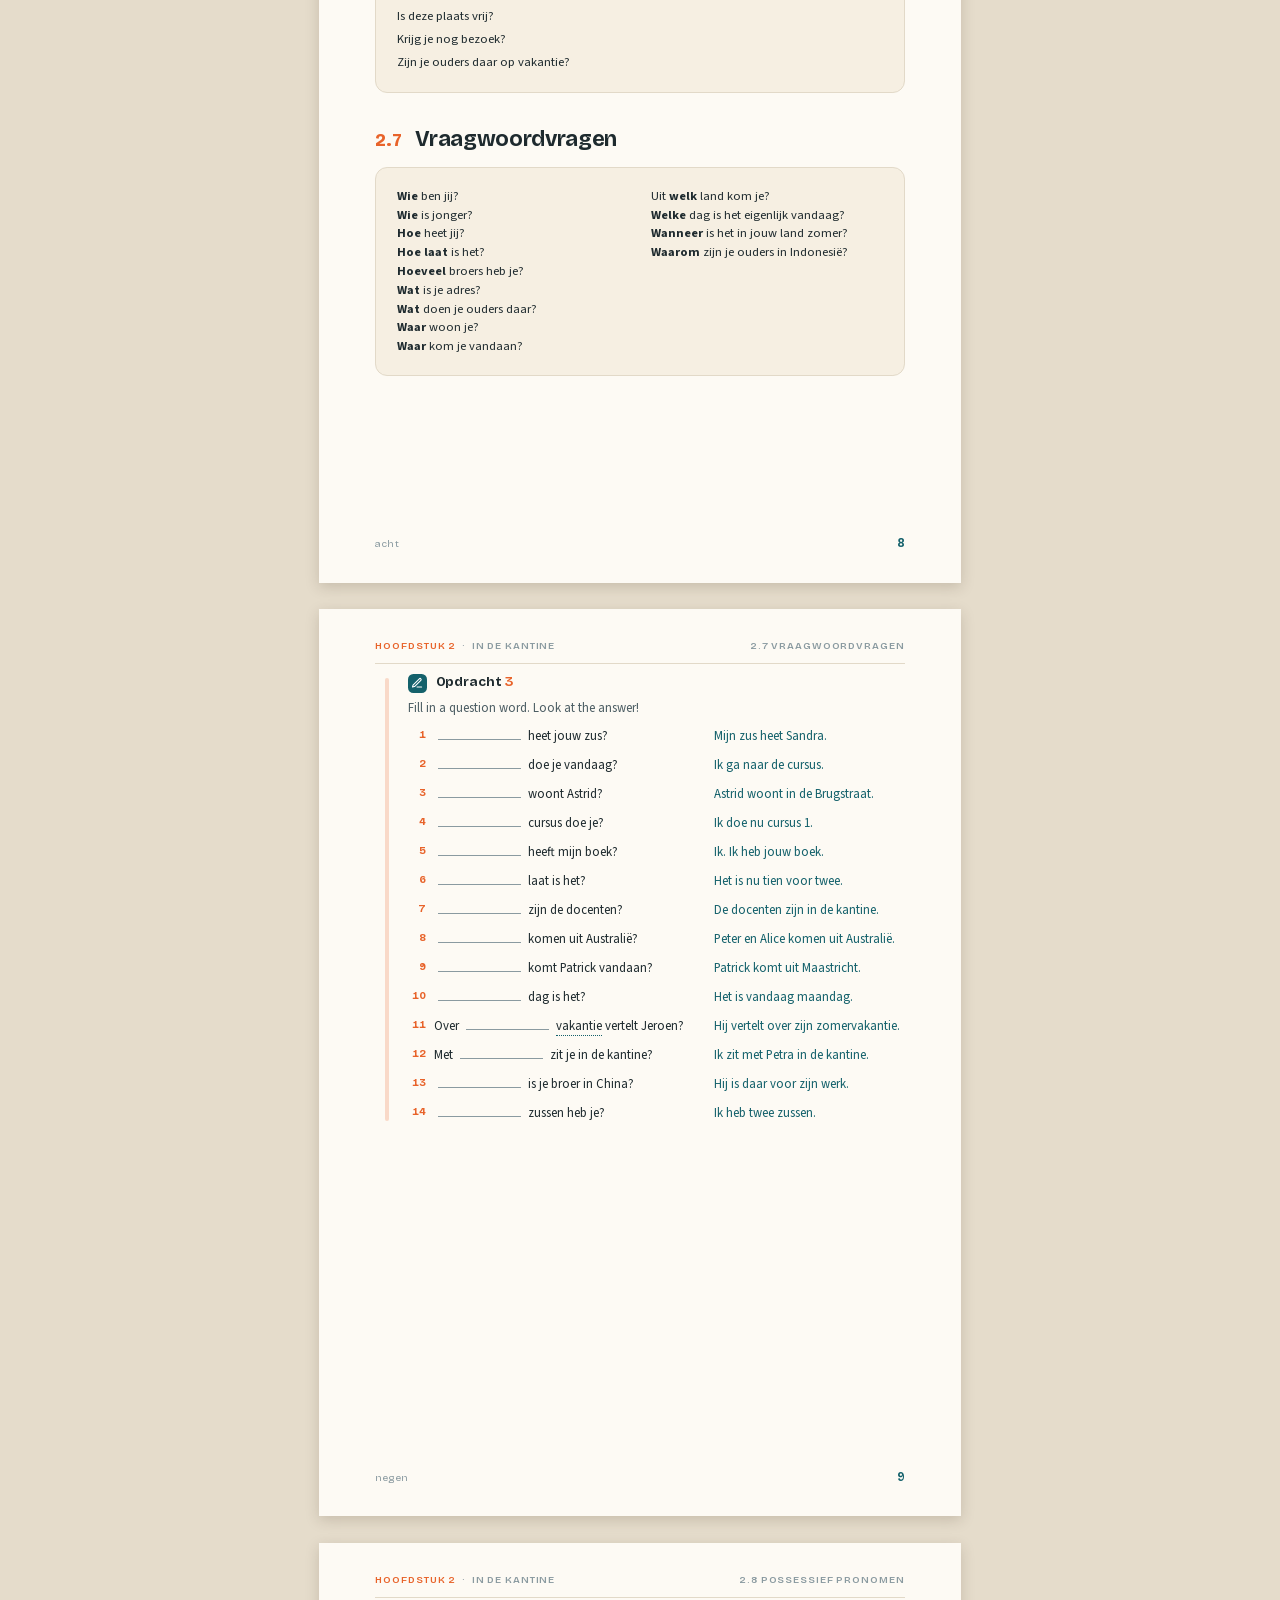
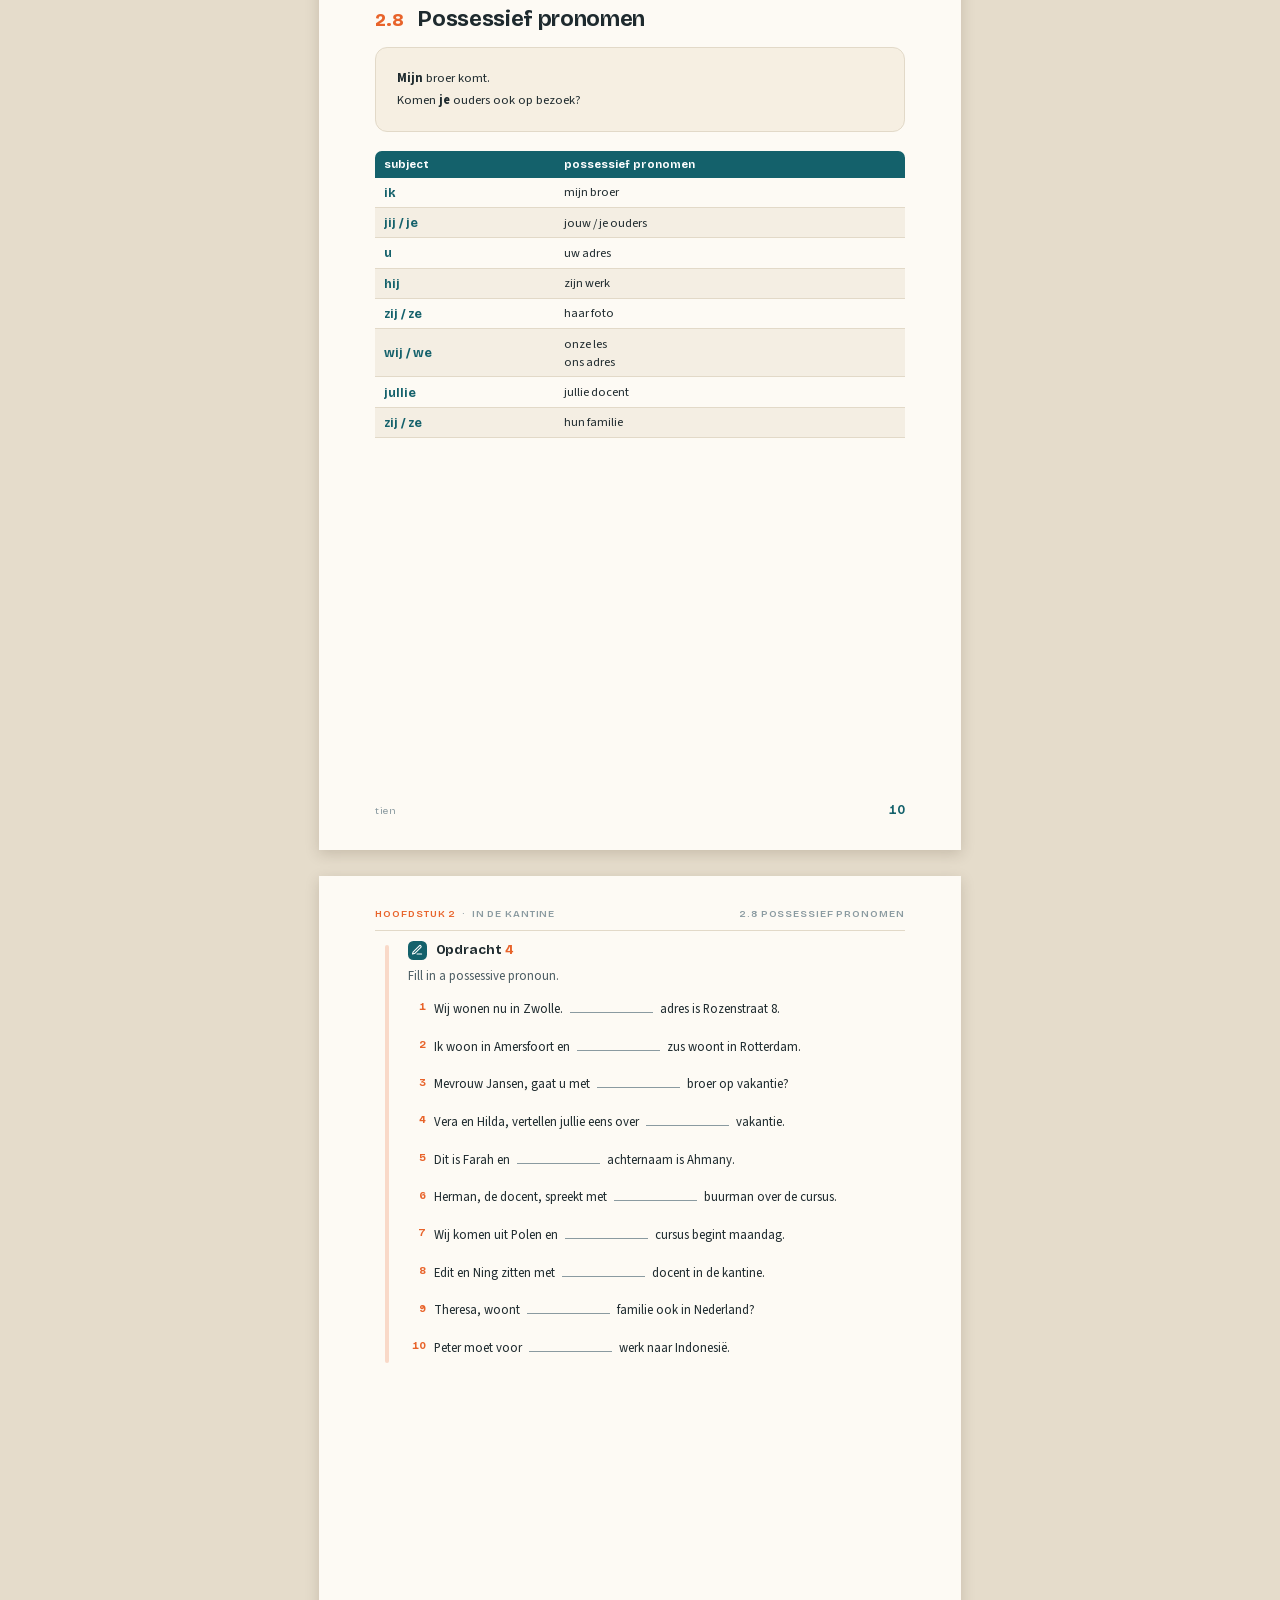
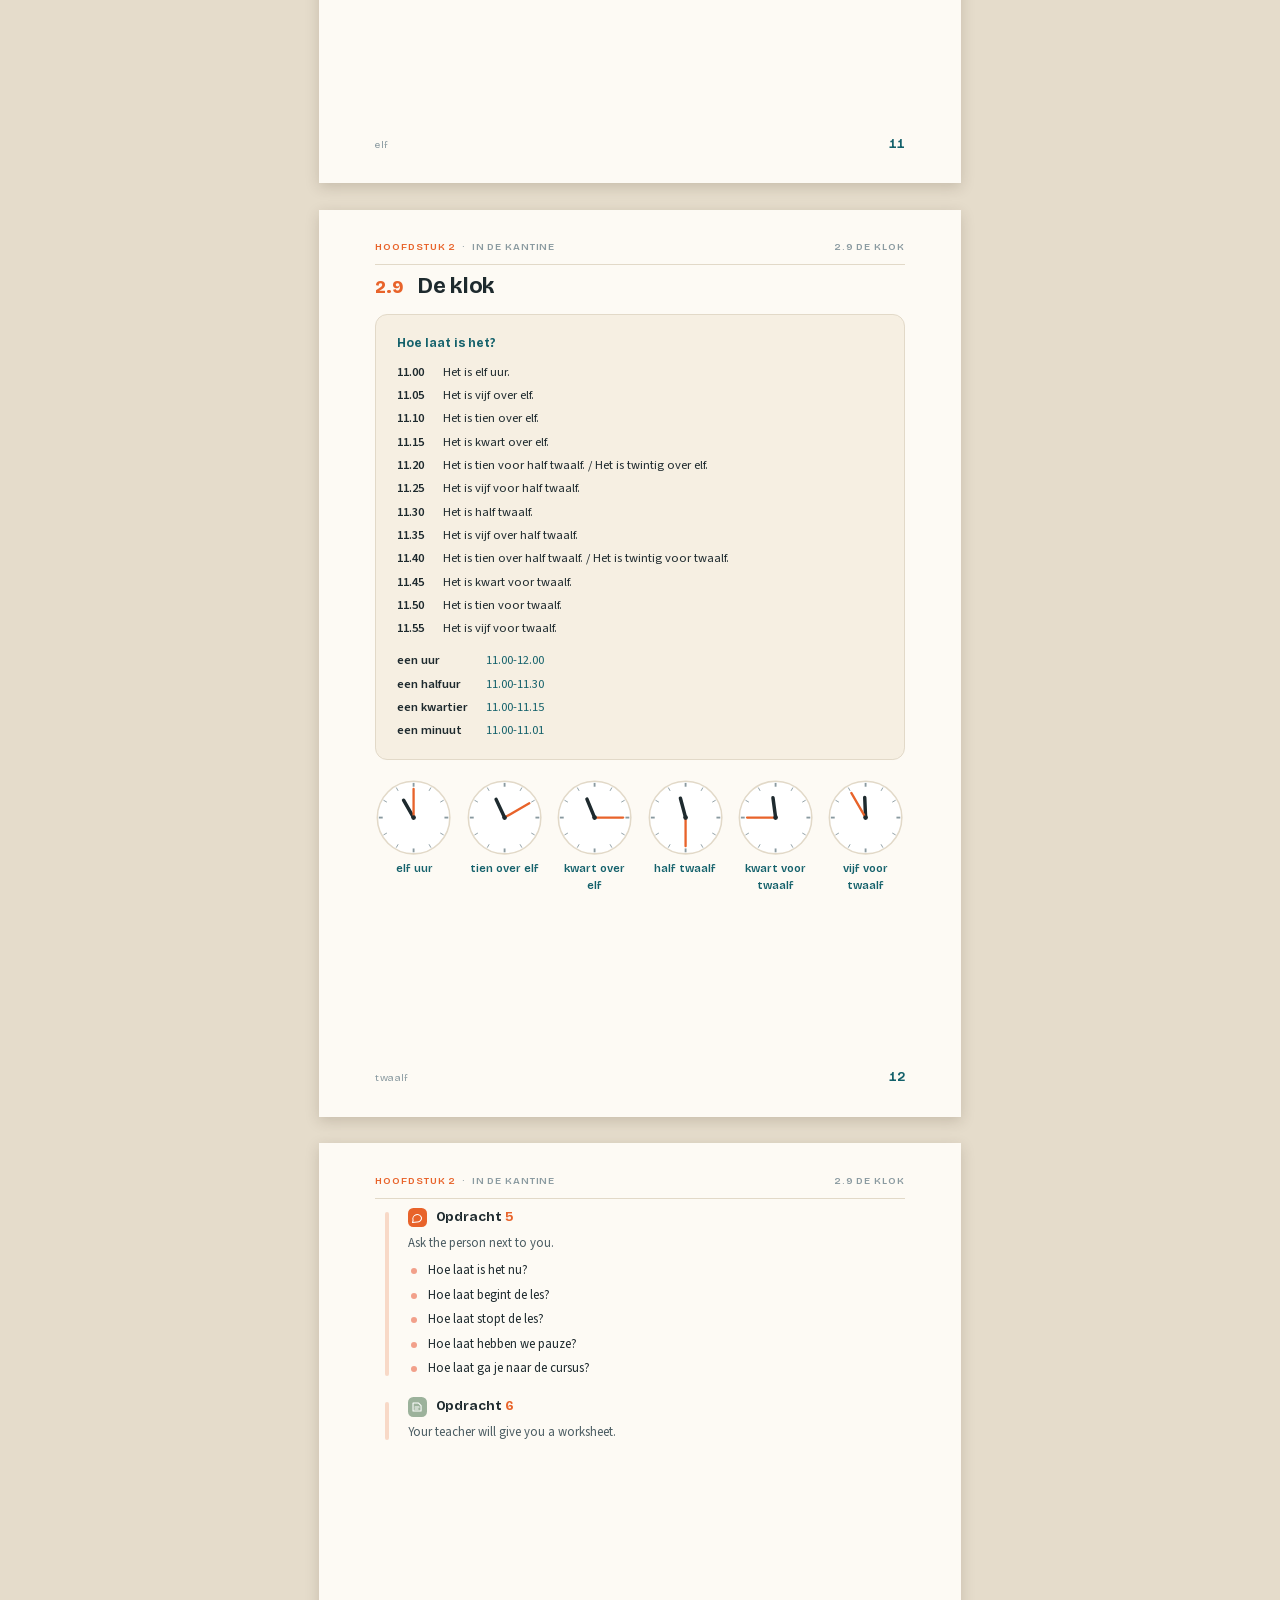
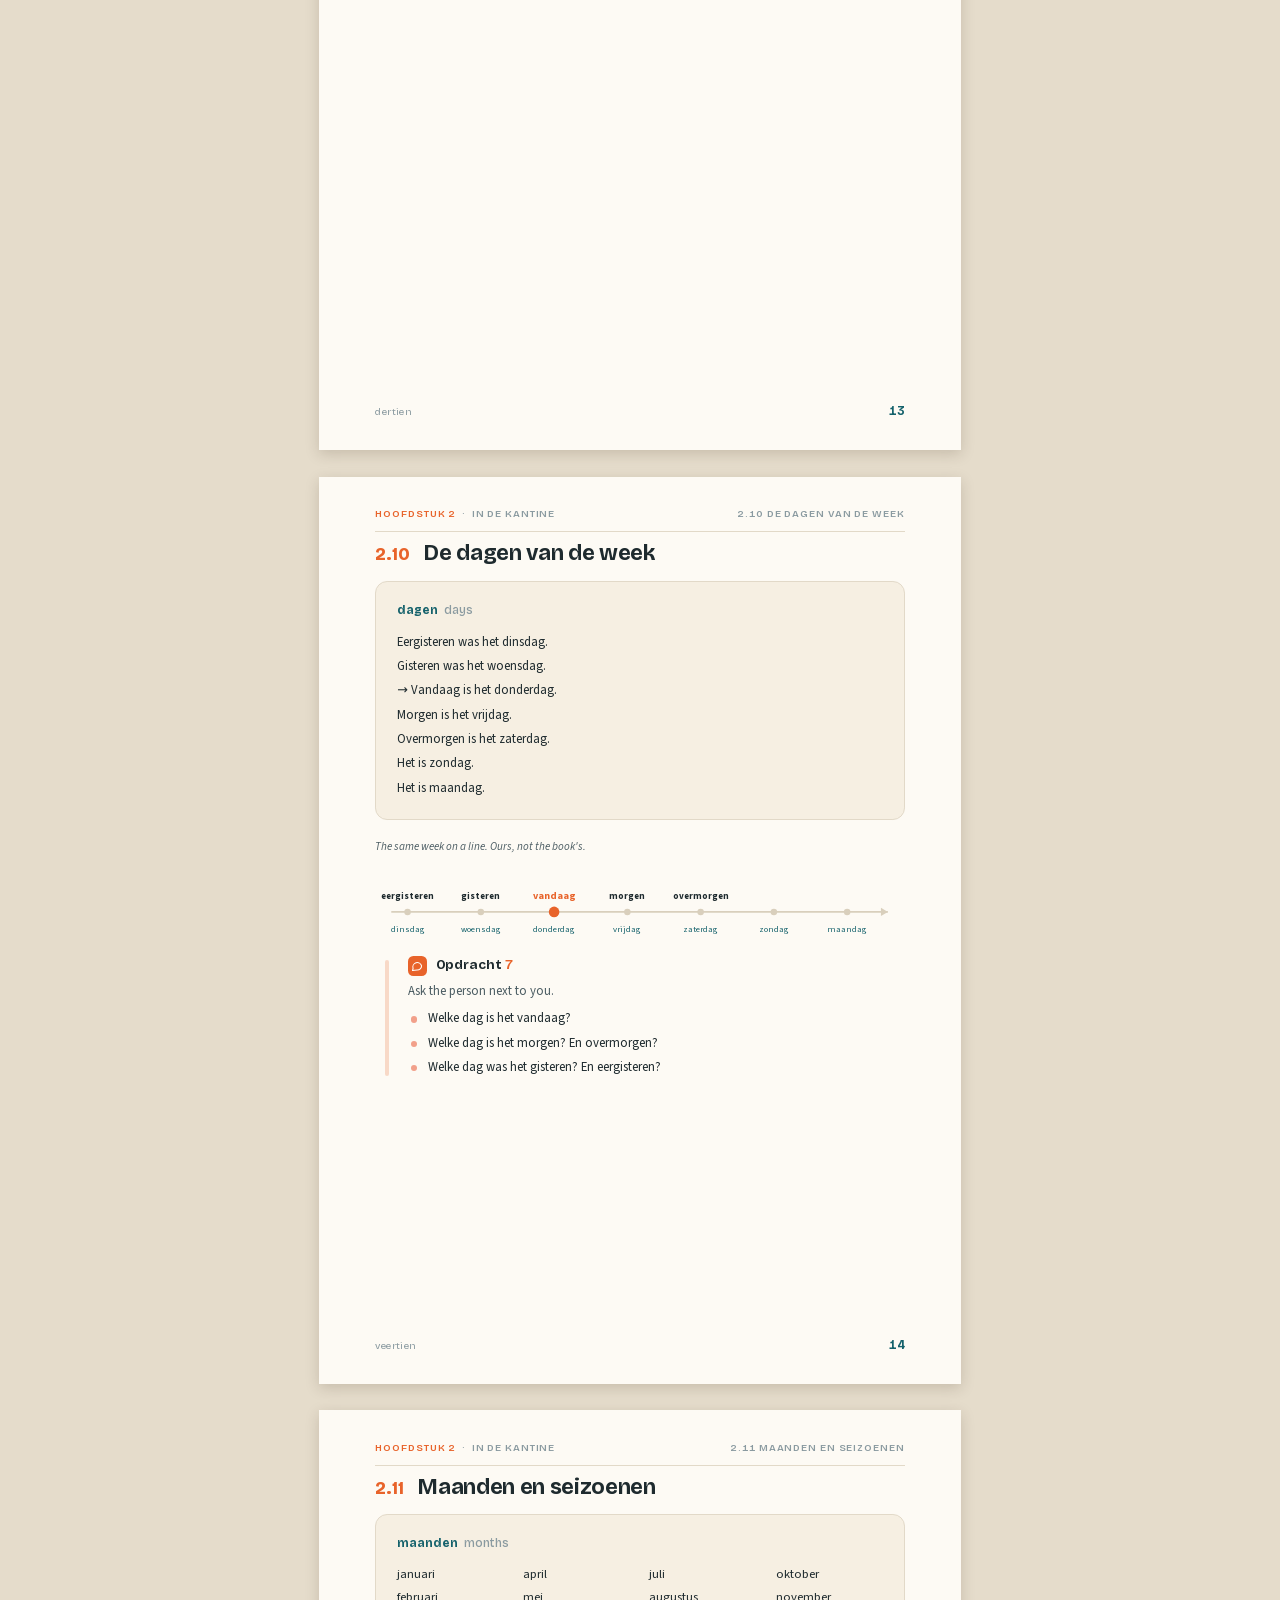
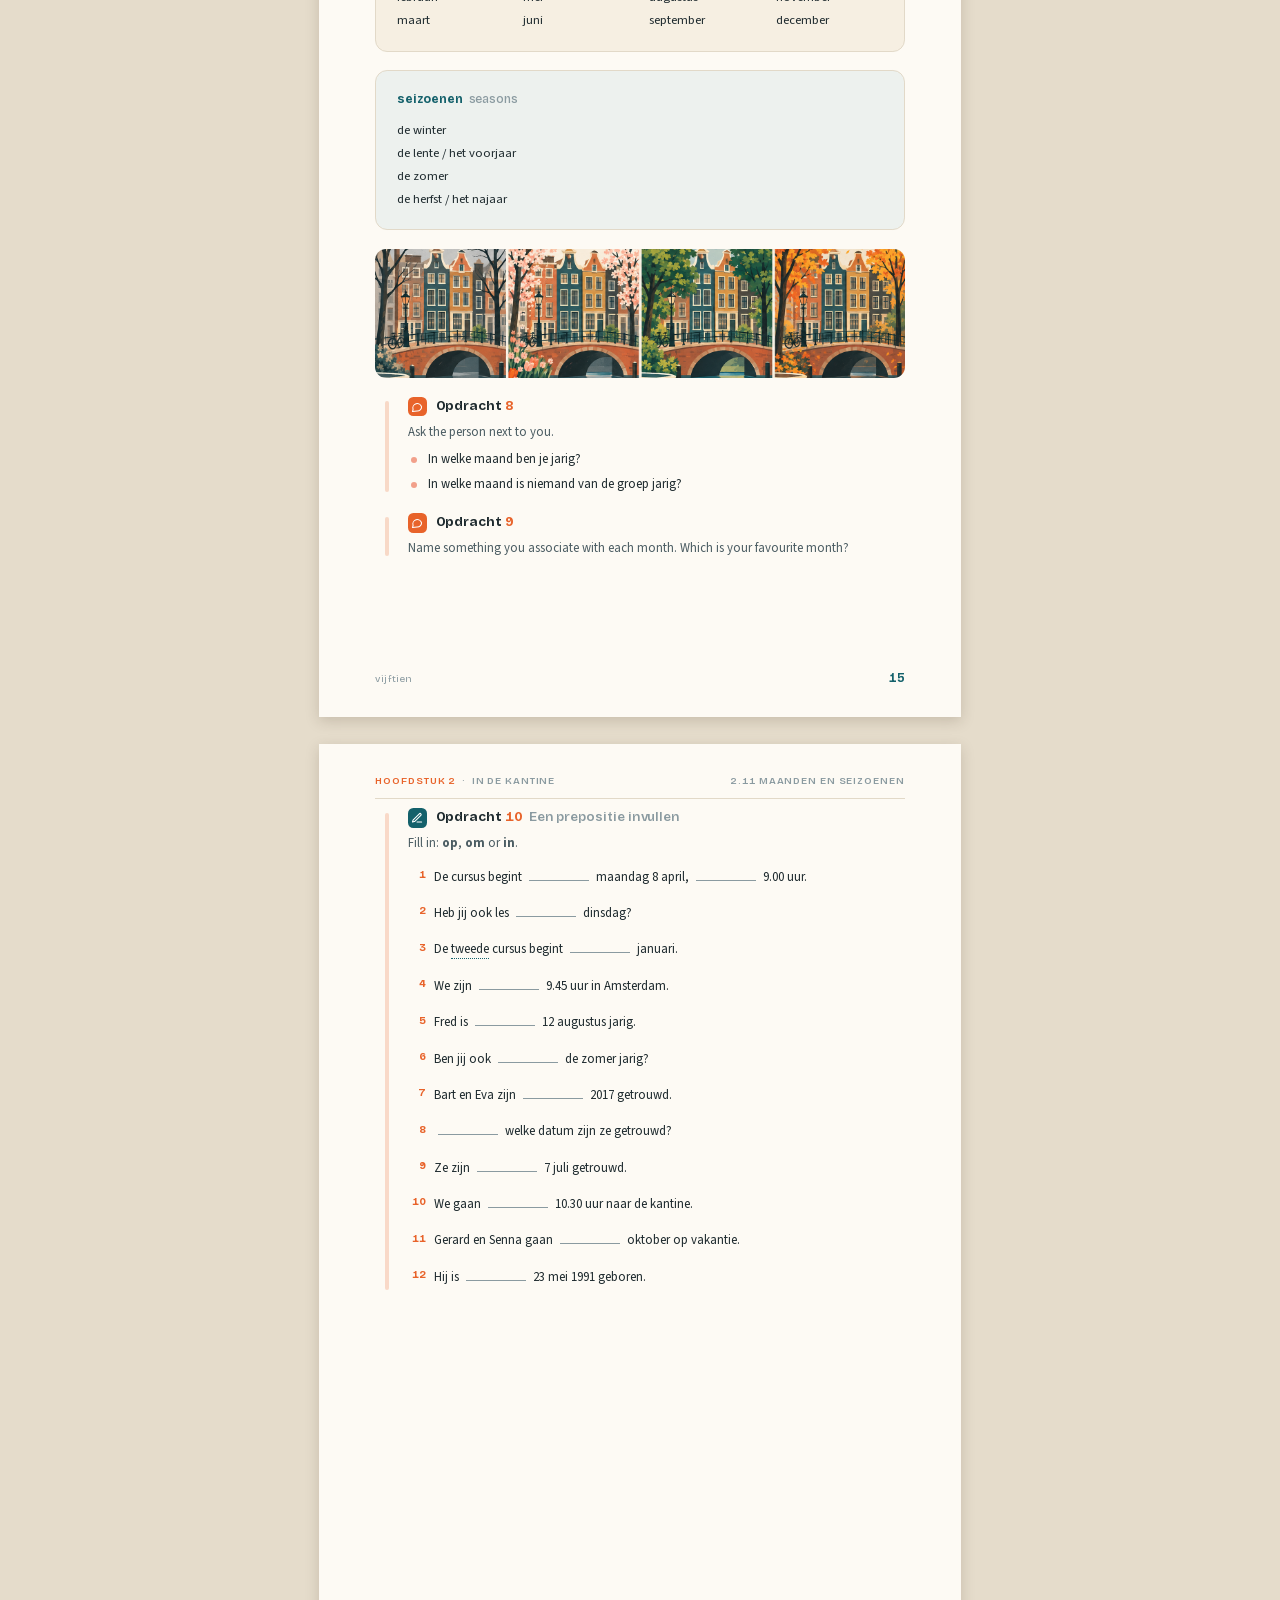
==== commit 913ac408: "Turn the de/het drill on for every chapter build.py now collects the nouns for any chapter, so ch1 (" ====
--- a/book/ch02-in-the-canteen/index.html
+++ b/book/ch02-in-the-canteen/index.html
@@ -29,7 +29,7 @@
 The infinitive or singular form is given in brackets.</div>
 <div class="vocab" style="grid-template-rows:repeat(19,auto)"><div class="row"><div class="d">zitten <small>(zitten)</small></div><div class="e">are sitting</div></div><div class="row alt"><div class="d">de kantine</div><div class="e">canteen</div></div><div class="row"><div class="d">deze</div><div class="e">this</div></div><div class="row alt"><div class="d">de plaats</div><div class="e">seat / place</div></div><div class="row"><div class="d">vrij</div><div class="e">free</div></div><div class="row alt"><div class="d">ja hoor</div><div class="e">yes</div></div><div class="row"><div class="d">zo</div><div class="e">okay / right</div></div><div class="row alt"><div class="d">een</div><div class="e">a(n)</div></div><div class="row"><div class="d">lekker</div><div class="e">nice / delicious</div></div><div class="row alt"><div class="d">het kopje <small>(de kop)</small></div><div class="e">cup</div></div><div class="row"><div class="d">de koffie</div><div class="e">coffee</div></div><div class="row alt"><div class="d">al lang</div><div class="e">for a long time</div></div><div class="row"><div class="d">pas</div><div class="e">only</div></div><div class="row alt"><div class="d">of</div><div class="e">or</div></div><div class="row"><div class="d">welke</div><div class="e">what</div></div><div class="row alt"><div class="d">eigenlijk</div><div class="e">actually / really</div></div><div class="row"><div class="d">vandaag</div><div class="e">today</div></div><div class="row alt"><div class="d">donderdag</div><div class="e">Thursday</div></div><div class="row"><div class="d">augustus</div><div class="e">August</div></div><div class="row"><div class="d">morgen</div><div class="e">tomorrow</div></div><div class="row alt"><div class="d">ik ben jarig <small>(jarig zijn)</small></div><div class="e">it’s my birthday</div></div><div class="row"><div class="d">wat leuk</div><div class="e">how nice</div></div><div class="row alt"><div class="d">december</div><div class="e">December</div></div><div class="row"><div class="d">dus</div><div class="e">so / therefore</div></div><div class="row alt"><div class="d">de winter</div><div class="e">winter</div></div><div class="row"><div class="d">krijg <small>(krijgen)</small></div><div class="e">get / receive</div></div><div class="row alt"><div class="d">nog</div><div class="e">any</div></div><div class="row"><div class="d">het bezoek</div><div class="e">visit / visitors</div></div><div class="row alt"><div class="d">de broer</div><div class="e">brother</div></div><div class="row"><div class="d">jonger <small>(jong)</small></div><div class="e">younger</div></div><div class="row alt"><div class="d">maar</div><div class="e">but</div></div><div class="row"><div class="d">wel</div><div class="e">certainly</div></div><div class="row alt"><div class="d">langer <small>(lang)</small></div><div class="e">taller</div></div><div class="row"><div class="d">nog meer</div><div class="e">any more</div></div><div class="row alt"><div class="d">broers <small>(broer)</small></div><div class="e">brothers</div></div><div class="row"><div class="d">zussen <small>(zus)</small></div><div class="e">sisters</div></div><div class="row alt"><div class="d">de zus</div><div class="e">sister</div></div><div class="row"><div class="d">nog</div><div class="e">as well</div></div></div></div><div class="pf"><span class="w">drie</span><span class="n">3</span></div></section><section class="page "><div class="rh"><span><span class="chap">Hoofdstuk 2</span> &nbsp;·&nbsp; In de kantine</span><span>2.2 Woordenlijst</span></div><div class="keep" data-keep="woordenlijst-b"><div class="vocab" style="grid-template-rows:repeat(19,auto)"><div class="row"><div class="d">kijk <small>(kijken)</small></div><div class="e">look</div></div><div class="row alt"><div class="d">de foto</div><div class="e">photo</div></div><div class="row"><div class="d">goh</div><div class="e">oh</div></div><div class="row alt"><div class="d">heel</div><div class="e">very</div></div><div class="row"><div class="d">ander</div><div class="e">different / other</div></div><div class="row alt"><div class="d">het type</div><div class="e">type</div></div><div class="row"><div class="d">kort</div><div class="e">short</div></div><div class="row alt"><div class="d">blond</div><div class="e">blonde</div></div><div class="row"><div class="d">het haar</div><div class="e">hair</div></div><div class="row alt"><div class="d">donker</div><div class="e">dark</div></div><div class="row"><div class="d">de ouders</div><div class="e">parents</div></div><div class="row alt"><div class="d">komen op bezoek <small>(op bezoek komen)</small></div><div class="e">pay a visit</div></div><div class="row"><div class="d">op dit moment</div><div class="e">at the moment</div></div><div class="row alt"><div class="d">Indonesië</div><div class="e">Indonesia</div></div><div class="row"><div class="d">doen <small>(doen)</small></div><div class="e">are doing</div></div><div class="row alt"><div class="d">daar</div><div class="e">there</div></div><div class="row"><div class="d">op vakantie</div><div class="e">on holiday</div></div><div class="row alt"><div class="d">de vakantie</div><div class="e">holiday</div></div><div class="row"><div class="d">de vader</div><div class="e">father</div></div><div class="row"><div class="d">voor</div><div class="e">for</div></div><div class="row alt"><div class="d">zijn</div><div class="e">his</div></div><div class="row"><div class="d">het werk</div><div class="e">work</div></div><div class="row alt"><div class="d">het seizoen</div><div class="e">season</div></div><div class="row"><div class="d">wanneer</div><div class="e">when</div></div><div class="row alt"><div class="d">de zomer</div><div class="e">summer</div></div><div class="row"><div class="d">weet <small>(weten)</small></div><div class="e">know</div></div><div class="row alt"><div class="d">niet</div><div class="e">not</div></div><div class="row"><div class="d">vertel <small>(vertellen)</small></div><div class="e">tell</div></div><div class="row alt"><div class="d">eens</div><div class="e">(usually untranslated)</div></div><div class="row"><div class="d">over</div><div class="e">about</div></div><div class="row alt"><div class="d">de familie</div><div class="e">family</div></div><div class="row"><div class="d">dat</div><div class="e">that</div></div><div class="row alt"><div class="d">wil <small>(willen)</small></div><div class="e">want / would like</div></div><div class="row"><div class="d">laat</div><div class="e">late</div></div><div class="row alt"><div class="d">11.00 uur</div><div class="e">11 o’clock</div></div><div class="row"><div class="d">moeten <small>(moeten)</small></div><div class="e">should / have to</div></div><div class="row alt"><div class="d">weer</div><div class="e">again</div></div><div class="row"><div class="d">naar</div><div class="e">to</div></div></div>
 <div class="sp2"></div>
-<div class="card "><div style="display:flex;gap:3mm;align-items:flex-start"><span class="icon i-web"><svg viewBox="0 0 24 24"><circle cx="12" cy="12" r="9"/><path d="M3 12h18M12 3a15 15 0 0 1 0 18a15 15 0 0 1 0-18"/></svg></span><div>The full word list is also online in <b>Dutch, English, German and Arabic</b>.</div></div></div></div><div class="pf"><span class="w">vier</span><span class="n">4</span></div></section><div id="nl-deck"></div><section class="page "><div class="rh"><span><span class="chap">Hoofdstuk 2</span> &nbsp;·&nbsp; In de kantine</span><span>2.2 Woordenlijst</span></div><div class="keep" data-keep="opdracht-1"><div class="task" data-opdracht="1"><div class="oh"><span class="icon i-speak"><svg viewBox="0 0 24 24"><path d="M21 11.5a8.4 8.4 0 0 1-9 8.4L3 21l1.1-4.3A8.4 8.4 0 1 1 21 11.5Z"/></svg></span><div class="ttl">Opdracht <span>1</span></div></div><div class=ins>Answer the questions.</div><ol class="items" style="line-height:2.2"><li>Waar zijn Susy en Edit?</li><li>Wat drinkt Susy?</li><li>Woont Susy al lang in Utrecht?</li><li>Welke dag is het in de tekst?</li><li>Wanneer is Edit jarig?</li><li>Krijgt Edit bezoek?</li><li>Heeft Edit broers en zussen?</li><li>Heeft Edit kort, blond haar?</li><li>Komen de ouders van Edit op bezoek?</li><li>Welk seizoen is het in Indonesië?</li><li>Hoe laat is het in de tekst?</li></ol></div></div><div class="pf"><span class="w">vijf</span><span class="n">5</span></div></section><section class="page "><div class="rh"><span><span class="chap">Hoofdstuk 2</span> &nbsp;·&nbsp; In de kantine</span><span>2.3 Familierelaties</span></div><div class="keep" data-keep="familie-2.3">
+<div class="card "><div style="display:flex;gap:3mm;align-items:flex-start"><span class="icon i-web"><svg viewBox="0 0 24 24"><circle cx="12" cy="12" r="9"/><path d="M3 12h18M12 3a15 15 0 0 1 0 18a15 15 0 0 1 0-18"/></svg></span><div>The full word list is also online in <b>Dutch, English, German and Arabic</b>.</div></div></div></div><div class="pf"><span class="w">vier</span><span class="n">4</span></div></section><div id="nl-deck"></div><div id="nl-articles"></div><section class="page "><div class="rh"><span><span class="chap">Hoofdstuk 2</span> &nbsp;·&nbsp; In de kantine</span><span>2.2 Woordenlijst</span></div><div class="keep" data-keep="opdracht-1"><div class="task" data-opdracht="1"><div class="oh"><span class="icon i-speak"><svg viewBox="0 0 24 24"><path d="M21 11.5a8.4 8.4 0 0 1-9 8.4L3 21l1.1-4.3A8.4 8.4 0 1 1 21 11.5Z"/></svg></span><div class="ttl">Opdracht <span>1</span></div></div><div class=ins>Answer the questions.</div><ol class="items" style="line-height:2.2"><li>Waar zijn Susy en Edit?</li><li>Wat drinkt Susy?</li><li>Woont Susy al lang in Utrecht?</li><li>Welke dag is het in de tekst?</li><li>Wanneer is Edit jarig?</li><li>Krijgt Edit bezoek?</li><li>Heeft Edit broers en zussen?</li><li>Heeft Edit kort, blond haar?</li><li>Komen de ouders van Edit op bezoek?</li><li>Welk seizoen is het in Indonesië?</li><li>Hoe laat is het in de tekst?</li></ol></div></div><div class="pf"><span class="w">vijf</span><span class="n">5</span></div></section><section class="page "><div class="rh"><span><span class="chap">Hoofdstuk 2</span> &nbsp;·&nbsp; In de kantine</span><span>2.3 Familierelaties</span></div><div class="keep" data-keep="familie-2.3">
 <h2 class="sec"><span class="num">2.3</span> Familierelaties</h2>
 <div class="card "><div style="display:grid;grid-template-columns:auto 1fr auto 1fr;gap:1.3mm 5mm;font-size:9.3pt"><div class="dutch">het gezin</div><div style="color:var(--teal)">family</div><div class="dutch">de zus</div><div style="color:var(--teal)">sister</div><div class="dutch">de ouders</div><div style="color:var(--teal)">parents</div><div class="dutch">de familie</div><div style="color:var(--teal)">family</div><div class="dutch">de vader</div><div style="color:var(--teal)">father</div><div class="dutch">de schoonzus</div><div style="color:var(--teal)">sister in law</div><div class="dutch">de moeder</div><div style="color:var(--teal)">mother</div><div class="dutch">de zwager</div><div style="color:var(--teal)">brother in law</div><div class="dutch">de man /<br>&nbsp;&nbsp;&nbsp;de echtgenoot</div><div style="color:var(--teal)">husband</div><div class="dutch">de opa</div><div style="color:var(--teal)">grandfather</div><div class="dutch">de vrouw /<br>&nbsp;&nbsp;&nbsp;de echtgenote</div><div style="color:var(--teal)">wife</div><div class="dutch">de oma</div><div style="color:var(--teal)">grandmother</div><div class="dutch">het kind</div><div style="color:var(--teal)">child</div><div class="dutch">het kleinkind</div><div style="color:var(--teal)">grandchild</div><div class="dutch">de zoon</div><div style="color:var(--teal)">son</div><div class="dutch">de oom</div><div style="color:var(--teal)">uncle</div><div class="dutch">de dochter</div><div style="color:var(--teal)">daughter</div><div class="dutch">de tante</div><div style="color:var(--teal)">aunt</div><div class="dutch">de broer</div><div style="color:var(--teal)">brother</div><div class="dutch">de neef</div><div style="color:var(--teal)">nephew / cousin</div><div class="dutch"></div><div style="color:var(--teal)"></div><div class="dutch">de nicht</div><div style="color:var(--teal)">niece / cousin</div></div></div>
 <img src="art/familie.png" class="img" style="height:62mm;object-fit:cover;margin-top:2mm"></div><div class="pf"><span class="w">zes</span><span class="n">6</span></div></section><section class="page "><div class="rh"><span><span class="chap">Hoofdstuk 2</span> &nbsp;·&nbsp; In de kantine</span><span>2.4 Beschrijven van mensen</span></div>
@@ -202,4 +202,4 @@
     show(g);
   });
 })();
-</script><script type="application/json" id="nl-deck-data">[{"id":"nl2-word-zitten-zitten","kind":"word","front":"zitten (zitten)","back":"are sitting","dutch":"zitten","chapter":2,"sentence":null,"cloze":null,"blank":null,"audio_s":null,"meaning":null},{"id":"nl2-word-de-kantine","kind":"word","front":"de kantine","back":"canteen","dutch":"de kantine","chapter":2,"sentence":null,"cloze":null,"blank":null,"audio_s":null,"meaning":null},{"id":"nl2-word-deze","kind":"word","front":"deze","back":"this","dutch":"deze","chapter":2,"sentence":"Is deze plaats vrij?","cloze":"Is ______ plaats vrij?","blank":"deze","audio_s":"audio/cards/s-93c53d666b.mp3","meaning":"Is this seat free?"},{"id":"nl2-word-de-plaats","kind":"word","front":"de plaats","back":"seat / place","dutch":"de plaats","chapter":2,"sentence":"Is deze plaats vrij?","cloze":"Is deze ______ vrij?","blank":"plaats","audio_s":"audio/cards/s-93c53d666b.mp3","meaning":"Is this seat free?"},{"id":"nl2-word-vrij","kind":"word","front":"vrij","back":"free","dutch":"vrij","chapter":2,"sentence":"Is deze plaats vrij?","cloze":"Is deze plaats ______?","blank":"vrij","audio_s":"audio/cards/s-93c53d666b.mp3","meaning":"Is this seat free?"},{"id":"nl2-word-ja-hoor","kind":"word","front":"ja hoor","back":"yes","dutch":"ja hoor","chapter":2,"sentence":null,"cloze":null,"blank":null,"audio_s":null,"meaning":null},{"id":"nl2-word-zo","kind":"word","front":"zo","back":"okay / right","dutch":"zo","chapter":2,"sentence":"Zo, een lekker kopje koffie.","cloze":"______, een lekker kopje koffie.","blank":"Zo","audio_s":"audio/cards/s-413882511d.mp3","meaning":"There we go, a nice cup of coffee."},{"id":"nl2-word-een","kind":"word","front":"een","back":"a(n)","dutch":"een","chapter":2,"sentence":"Zo, een lekker kopje koffie.","cloze":"Zo, ______ lekker kopje koffie.","blank":"een","audio_s":"audio/cards/s-413882511d.mp3","meaning":"There we go, a nice cup of coffee."},{"id":"nl2-word-lekker","kind":"word","front":"lekker","back":"nice / delicious","dutch":"lekker","chapter":2,"sentence":"Zo, een lekker kopje koffie.","cloze":"Zo, een ______ kopje koffie.","blank":"lekker","audio_s":"audio/cards/s-413882511d.mp3","meaning":"There we go, a nice cup of coffee."},{"id":"nl2-word-het-kopje-de-kop","kind":"word","front":"het kopje (de kop)","back":"cup","dutch":"het kopje","chapter":2,"sentence":"Zo, een lekker kopje koffie.","cloze":"Zo, een lekker ______ koffie.","blank":"kopje","audio_s":"audio/cards/s-413882511d.mp3","meaning":"There we go, a nice cup of coffee."},{"id":"nl2-word-de-koffie","kind":"word","front":"de koffie","back":"coffee","dutch":"de koffie","chapter":2,"sentence":"Zo, een lekker kopje koffie.","cloze":"Zo, een lekker kopje ______.","blank":"koffie","audio_s":"audio/cards/s-413882511d.mp3","meaning":"There we go, a nice cup of coffee."},{"id":"nl2-word-al-lang","kind":"word","front":"al lang","back":"for a long time","dutch":"al lang","chapter":2,"sentence":"Woon je al lang in Utrecht?","cloze":"Woon je ______ in Utrecht?","blank":"al lang","audio_s":"audio/cards/s-657334c02b.mp3","meaning":"Have you been living in Utrecht long?"},{"id":"nl2-word-pas","kind":"word","front":"pas","back":"only","dutch":"pas","chapter":2,"sentence":"Nee, pas drie dagen, of vier.","cloze":"Nee, ______ drie dagen, of vier.","blank":"pas","audio_s":"audio/cards/s-4496028835.mp3","meaning":"No, only three days, or four."},{"id":"nl2-word-of","kind":"word","front":"of","back":"or","dutch":"of","chapter":2,"sentence":"Nee, pas drie dagen, of vier.","cloze":"Nee, pas drie dagen, ______ vier.","blank":"of","audio_s":"audio/cards/s-4496028835.mp3","meaning":"No, only three days, or four."},{"id":"nl2-word-welke","kind":"word","front":"welke","back":"what","dutch":"welke","chapter":2,"sentence":"Welke dag is het eigenlijk vandaag?","cloze":"______ dag is het eigenlijk vandaag?","blank":"Welke","audio_s":"audio/cards/s-e58a89ef30.mp3","meaning":"What day is it actually today?"},{"id":"nl2-word-eigenlijk","kind":"word","front":"eigenlijk","back":"actually / really","dutch":"eigenlijk","chapter":2,"sentence":"Welke dag is het eigenlijk vandaag?","cloze":"Welke dag is het ______ vandaag?","blank":"eigenlijk","audio_s":"audio/cards/s-e58a89ef30.mp3","meaning":"What day is it actually today?"},{"id":"nl2-word-vandaag","kind":"word","front":"vandaag","back":"today","dutch":"vandaag","chapter":2,"sentence":"Welke dag is het eigenlijk vandaag?","cloze":"Welke dag is het eigenlijk ______?","blank":"vandaag","audio_s":"audio/cards/s-e58a89ef30.mp3","meaning":"What day is it actually today?"},{"id":"nl2-word-donderdag","kind":"word","front":"donderdag","back":"Thursday","dutch":"donderdag","chapter":2,"sentence":"Het is donderdag 20 augustus.","cloze":"Het is ______ 20 augustus.","blank":"donderdag","audio_s":"audio/cards/s-dbdb9a96f1.mp3","meaning":"It is Thursday 20 August."},{"id":"nl2-word-augustus","kind":"word","front":"augustus","back":"August","dutch":"augustus","chapter":2,"sentence":"Het is donderdag 20 augustus.","cloze":"Het is donderdag 20 ______.","blank":"augustus","audio_s":"audio/cards/s-dbdb9a96f1.mp3","meaning":"It is Thursday 20 August."},{"id":"nl2-word-morgen","kind":"word","front":"morgen","back":"tomorrow","dutch":"morgen","chapter":2,"sentence":"Morgen ben ik jarig.","cloze":"______ ben ik jarig.","blank":"Morgen","audio_s":"audio/cards/s-d1190cdda4.mp3","meaning":"Tomorrow is my birthday."},{"id":"nl2-word-ik-ben-jarig-jarig-zijn","kind":"word","front":"ik ben jarig (jarig zijn)","back":"it’s my birthday","dutch":"ik ben jarig","chapter":2,"sentence":null,"cloze":null,"blank":null,"audio_s":null,"meaning":null},{"id":"nl2-word-wat-leuk","kind":"word","front":"wat leuk","back":"how nice","dutch":"wat leuk","chapter":2,"sentence":null,"cloze":null,"blank":null,"audio_s":null,"meaning":null},{"id":"nl2-word-december","kind":"word","front":"december","back":"December","dutch":"december","chapter":2,"sentence":"Ik ben in december jarig, dus in de winter.","cloze":"Ik ben in ______ jarig, dus in de winter.","blank":"december","audio_s":"audio/cards/s-6a1dae337e.mp3","meaning":"My birthday is in December, so in winter."},{"id":"nl2-word-dus","kind":"word","front":"dus","back":"so / therefore","dutch":"dus","chapter":2,"sentence":"Ik ben in december jarig, dus in de winter.","cloze":"Ik ben in december jarig, ______ in de winter.","blank":"dus","audio_s":"audio/cards/s-6a1dae337e.mp3","meaning":"My birthday is in December, so in winter."},{"id":"nl2-word-de-winter","kind":"word","front":"de winter","back":"winter","dutch":"de winter","chapter":2,"sentence":"Ik ben in december jarig, dus in de winter.","cloze":"Ik ben in december jarig, dus in ______.","blank":"de winter","audio_s":"audio/cards/s-6a1dae337e.mp3","meaning":"My birthday is in December, so in winter."},{"id":"nl2-word-krijg-krijgen","kind":"word","front":"krijg (krijgen)","back":"get / receive","dutch":"krijg","chapter":2,"sentence":"Krijg je nog bezoek?","cloze":"______ je nog bezoek?","blank":"Krijg","audio_s":"audio/cards/s-9921d237a1.mp3","meaning":"Are you having any visitors?"},{"id":"nl2-word-nog","kind":"word","front":"nog","back":"any / as well","dutch":"nog","chapter":2,"sentence":"Krijg je nog bezoek?","cloze":"Krijg je ______ bezoek?","blank":"nog","audio_s":"audio/cards/s-9921d237a1.mp3","meaning":"Are you having any visitors?"},{"id":"nl2-word-het-bezoek","kind":"word","front":"het bezoek","back":"visit / visitors","dutch":"het bezoek","chapter":2,"sentence":"Krijg je nog bezoek?","cloze":"Krijg je nog ______?","blank":"bezoek","audio_s":"audio/cards/s-9921d237a1.mp3","meaning":"Are you having any visitors?"},{"id":"nl2-word-de-broer","kind":"word","front":"de broer","back":"brother","dutch":"de broer","chapter":2,"sentence":"Ja, mijn broer komt.","cloze":"Ja, mijn ______ komt.","blank":"broer","audio_s":"audio/cards/s-905e0f86dc.mp3","meaning":"Yes, my brother is coming."},{"id":"nl2-word-jonger-jong","kind":"word","front":"jonger (jong)","back":"younger","dutch":"jonger","chapter":2,"sentence":"Wie is jonger?","cloze":"Wie is ______?","blank":"jonger","audio_s":"audio/cards/s-124f42e665.mp3","meaning":"Who is younger?"},{"id":"nl2-word-maar","kind":"word","front":"maar","back":"but","dutch":"maar","chapter":2,"sentence":"Hij is jonger, maar wel langer.","cloze":"Hij is jonger, ______ wel langer.","blank":"maar","audio_s":"audio/cards/s-544a00dbb7.mp3","meaning":"He is younger, but taller."},{"id":"nl2-word-wel","kind":"word","front":"wel","back":"certainly","dutch":"wel","chapter":2,"sentence":"Hij is jonger, maar wel langer.","cloze":"Hij is jonger, maar ______ langer.","blank":"wel","audio_s":"audio/cards/s-544a00dbb7.mp3","meaning":"He is younger, but taller."},{"id":"nl2-word-langer-lang","kind":"word","front":"langer (lang)","back":"taller","dutch":"langer","chapter":2,"sentence":"Hij is jonger, maar wel langer.","cloze":"Hij is jonger, maar wel ______.","blank":"langer","audio_s":"audio/cards/s-544a00dbb7.mp3","meaning":"He is younger, but taller."},{"id":"nl2-word-nog-meer","kind":"word","front":"nog meer","back":"any more","dutch":"nog meer","chapter":2,"sentence":"Heb je nog meer broers of zussen?","cloze":"Heb je ______ broers of zussen?","blank":"nog meer","audio_s":"audio/cards/s-601e167cdd.mp3","meaning":"Do you have any more brothers or sisters?"},{"id":"nl2-word-broers-broer","kind":"word","front":"broers (broer)","back":"brothers","dutch":"broers","chapter":2,"sentence":"Heb je nog meer broers of zussen?","cloze":"Heb je nog meer ______ of zussen?","blank":"broers","audio_s":"audio/cards/s-601e167cdd.mp3","meaning":"Do you have any more brothers or sisters?"},{"id":"nl2-word-zussen-zus","kind":"word","front":"zussen (zus)","back":"sisters","dutch":"zussen","chapter":2,"sentence":"Heb je nog meer broers of zussen?","cloze":"Heb je nog meer broers of ______?","blank":"zussen","audio_s":"audio/cards/s-601e167cdd.mp3","meaning":"Do you have any more brothers or sisters?"},{"id":"nl2-word-de-zus","kind":"word","front":"de zus","back":"sister","dutch":"de zus","chapter":2,"sentence":"Ja, ik heb nog een zus.","cloze":"Ja, ik heb nog een ______.","blank":"zus","audio_s":"audio/cards/s-0270684640.mp3","meaning":"Yes, I have one more sister."},{"id":"nl2-word-kijk-kijken","kind":"word","front":"kijk (kijken)","back":"look","dutch":"kijk","chapter":2,"sentence":"Kijk, hier is een foto.","cloze":"______, hier is een foto.","blank":"Kijk","audio_s":"audio/cards/s-6721551ed1.mp3","meaning":"Look, here is a photo."},{"id":"nl2-word-de-foto","kind":"word","front":"de foto","back":"photo","dutch":"de foto","chapter":2,"sentence":"Kijk, hier is een foto.","cloze":"Kijk, hier is een ______.","blank":"foto","audio_s":"audio/cards/s-6721551ed1.mp3","meaning":"Look, here is a photo."},{"id":"nl2-word-goh","kind":"word","front":"goh","back":"oh","dutch":"goh","chapter":2,"sentence":"Goh, ze is een heel ander type.","cloze":"______, ze is een heel ander type.","blank":"Goh","audio_s":"audio/cards/s-a9b6b4d831.mp3","meaning":"Goodness, she is a completely different type."},{"id":"nl2-word-heel","kind":"word","front":"heel","back":"very","dutch":"heel","chapter":2,"sentence":"Goh, ze is een heel ander type.","cloze":"Goh, ze is een ______ ander type.","blank":"heel","audio_s":"audio/cards/s-a9b6b4d831.mp3","meaning":"Goodness, she is a completely different type."},{"id":"nl2-word-ander","kind":"word","front":"ander","back":"different / other","dutch":"ander","chapter":2,"sentence":"Goh, ze is een heel ander type.","cloze":"Goh, ze is een heel ______ type.","blank":"ander","audio_s":"audio/cards/s-a9b6b4d831.mp3","meaning":"Goodness, she is a completely different type."},{"id":"nl2-word-het-type","kind":"word","front":"het type","back":"type","dutch":"het type","chapter":2,"sentence":"Goh, ze is een heel ander type.","cloze":"Goh, ze is een heel ander ______.","blank":"type","audio_s":"audio/cards/s-a9b6b4d831.mp3","meaning":"Goodness, she is a completely different type."},{"id":"nl2-word-kort","kind":"word","front":"kort","back":"short","dutch":"kort","chapter":2,"sentence":"Ze heeft kort, blond haar en jij donker haar.","cloze":"Ze heeft ______, blond haar en jij donker haar.","blank":"kort","audio_s":"audio/cards/s-4abf25a50b.mp3","meaning":"She has short, blond hair and you have dark hair."},{"id":"nl2-word-blond","kind":"word","front":"blond","back":"blonde","dutch":"blond","chapter":2,"sentence":"Ze heeft kort, blond haar en jij donker haar.","cloze":"Ze heeft kort, ______ haar en jij donker haar.","blank":"blond","audio_s":"audio/cards/s-4abf25a50b.mp3","meaning":"She has short, blond hair and you have dark hair."},{"id":"nl2-word-het-haar","kind":"word","front":"het haar","back":"hair","dutch":"het haar","chapter":2,"sentence":"Ze heeft kort, blond haar en jij donker haar.","cloze":"Ze heeft kort, blond ______ en jij donker haar.","blank":"haar","audio_s":"audio/cards/s-4abf25a50b.mp3","meaning":"She has short, blond hair and you have dark hair."},{"id":"nl2-word-donker","kind":"word","front":"donker","back":"dark","dutch":"donker","chapter":2,"sentence":"Ze heeft kort, blond haar en jij donker haar.","cloze":"Ze heeft kort, blond haar en jij ______ haar.","blank":"donker","audio_s":"audio/cards/s-4abf25a50b.mp3","meaning":"She has short, blond hair and you have dark hair."},{"id":"nl2-word-de-ouders","kind":"word","front":"de ouders","back":"parents","dutch":"de ouders","chapter":2,"sentence":"Komen je ouders ook op bezoek?","cloze":"Komen je ______ ook op bezoek?","blank":"ouders","audio_s":"audio/cards/s-7567d104aa.mp3","meaning":"Are your parents coming to visit too?"},{"id":"nl2-word-komen-op-bezoek-op-bezoek-komen","kind":"word","front":"komen op bezoek (op bezoek komen)","back":"pay a visit","dutch":"komen op bezoek","chapter":2,"sentence":null,"cloze":null,"blank":null,"audio_s":null,"meaning":null},{"id":"nl2-word-op-dit-moment","kind":"word","front":"op dit moment","back":"at the moment","dutch":"op dit moment","chapter":2,"sentence":"Nee, ze zijn op dit moment in Indonesië.","cloze":"Nee, ze zijn ______ in Indonesië.","blank":"op dit moment","audio_s":"audio/cards/s-f42ffe4163.mp3","meaning":"No, they are in Indonesia at the moment."},{"id":"nl2-word-indonesie","kind":"word","front":"Indonesië","back":"Indonesia","dutch":"Indonesië","chapter":2,"sentence":"Nee, ze zijn op dit moment in Indonesië.","cloze":"Nee, ze zijn op dit moment in ______.","blank":"Indonesië","audio_s":"audio/cards/s-f42ffe4163.mp3","meaning":"No, they are in Indonesia at the moment."},{"id":"nl2-word-doen-doen","kind":"word","front":"doen (doen)","back":"are doing","dutch":"doen","chapter":2,"sentence":"Wat doen ze daar?","cloze":"Wat ______ ze daar?","blank":"doen","audio_s":"audio/cards/s-280a84d51a.mp3","meaning":"What are they doing there?"},{"id":"nl2-word-daar","kind":"word","front":"daar","back":"there","dutch":"daar","chapter":2,"sentence":"Wat doen ze daar?","cloze":"Wat doen ze ______?","blank":"daar","audio_s":"audio/cards/s-280a84d51a.mp3","meaning":"What are they doing there?"},{"id":"nl2-word-op-vakantie","kind":"word","front":"op vakantie","back":"on holiday","dutch":"op vakantie","chapter":2,"sentence":"Zijn ze daar op vakantie?","cloze":"Zijn ze daar ______?","blank":"op vakantie","audio_s":"audio/cards/s-7b75965300.mp3","meaning":"Are they on holiday there?"},{"id":"nl2-word-de-vakantie","kind":"word","front":"de vakantie","back":"holiday","dutch":"de vakantie","chapter":2,"sentence":"Zijn ze daar op vakantie?","cloze":"Zijn ze daar op ______?","blank":"vakantie","audio_s":"audio/cards/s-7b75965300.mp3","meaning":"Are they on holiday there?"},{"id":"nl2-word-de-vader","kind":"word","front":"de vader","back":"father","dutch":"de vader","chapter":2,"sentence":"Ja, en mijn vader is daar ook voor zijn werk.","cloze":"Ja, en mijn ______ is daar ook voor zijn werk.","blank":"vader","audio_s":"audio/cards/s-fd9a72a385.mp3","meaning":"Yes, and my father is there for his work as well."},{"id":"nl2-word-voor","kind":"word","front":"voor","back":"for","dutch":"voor","chapter":2,"sentence":"Ja, en mijn vader is daar ook voor zijn werk.","cloze":"Ja, en mijn vader is daar ook ______ zijn werk.","blank":"voor","audio_s":"audio/cards/s-fd9a72a385.mp3","meaning":"Yes, and my father is there for his work as well."},{"id":"nl2-word-zijn","kind":"word","front":"zijn","back":"his","dutch":"zijn","chapter":2,"sentence":"Nee, ze zijn op dit moment in Indonesië.","cloze":"Nee, ze ______ op dit moment in Indonesië.","blank":"zijn","audio_s":"audio/cards/s-f42ffe4163.mp3","meaning":"No, they are in Indonesia at the moment."},{"id":"nl2-word-het-werk","kind":"word","front":"het werk","back":"work","dutch":"het werk","chapter":2,"sentence":"Ja, en mijn vader is daar ook voor zijn werk.","cloze":"Ja, en mijn vader is daar ook voor zijn ______.","blank":"werk","audio_s":"audio/cards/s-fd9a72a385.mp3","meaning":"Yes, and my father is there for his work as well."},{"id":"nl2-word-het-seizoen","kind":"word","front":"het seizoen","back":"season","dutch":"het seizoen","chapter":2,"sentence":"Welk seizoen is het daar nu?","cloze":"Welk ______ is het daar nu?","blank":"seizoen","audio_s":"audio/cards/s-58d6dadbbb.mp3","meaning":"Which season is it there now?"},{"id":"nl2-word-wanneer","kind":"word","front":"wanneer","back":"when","dutch":"wanneer","chapter":2,"sentence":"Wanneer is het daar zomer?","cloze":"______ is het daar zomer?","blank":"Wanneer","audio_s":"audio/cards/s-6407919275.mp3","meaning":"When is it summer there?"},{"id":"nl2-word-de-zomer","kind":"word","front":"de zomer","back":"summer","dutch":"de zomer","chapter":2,"sentence":"Wanneer is het daar zomer?","cloze":"Wanneer is het daar ______?","blank":"zomer","audio_s":"audio/cards/s-6407919275.mp3","meaning":"When is it summer there?"},{"id":"nl2-word-weet-weten","kind":"word","front":"weet (weten)","back":"know","dutch":"weet","chapter":2,"sentence":"Ik weet het niet.","cloze":"Ik ______ het niet.","blank":"weet","audio_s":"audio/cards/s-a0f656ada3.mp3","meaning":"I don't know."},{"id":"nl2-word-niet","kind":"word","front":"niet","back":"not","dutch":"niet","chapter":2,"sentence":"Ik weet het niet.","cloze":"Ik weet het ______.","blank":"niet","audio_s":"audio/cards/s-a0f656ada3.mp3","meaning":"I don't know."},{"id":"nl2-word-vertel-vertellen","kind":"word","front":"vertel (vertellen)","back":"tell","dutch":"vertel","chapter":2,"sentence":"Maar vertel eens over jouw familie.","cloze":"Maar ______ eens over jouw familie.","blank":"vertel","audio_s":"audio/cards/s-8a5d189294.mp3","meaning":"But tell me about your family."},{"id":"nl2-word-eens","kind":"word","front":"eens","back":"(usually untranslated)","dutch":"eens","chapter":2,"sentence":"Maar vertel eens over jouw familie.","cloze":"Maar vertel ______ over jouw familie.","blank":"eens","audio_s":"audio/cards/s-8a5d189294.mp3","meaning":"But tell me about your family."},{"id":"nl2-word-over","kind":"word","front":"over","back":"about","dutch":"over","chapter":2,"sentence":"Maar vertel eens over jouw familie.","cloze":"Maar vertel eens ______ jouw familie.","blank":"over","audio_s":"audio/cards/s-8a5d189294.mp3","meaning":"But tell me about your family."},{"id":"nl2-word-de-familie","kind":"word","front":"de familie","back":"family","dutch":"de familie","chapter":2,"sentence":"Maar vertel eens over jouw familie.","cloze":"Maar vertel eens over jouw ______.","blank":"familie","audio_s":"audio/cards/s-8a5d189294.mp3","meaning":"But tell me about your family."},{"id":"nl2-word-dat","kind":"word","front":"dat","back":"that","dutch":"dat","chapter":2,"sentence":"Dat wil ik wel, maar hoe laat is het eigenlijk?","cloze":"______ wil ik wel, maar hoe laat is het eigenlijk?","blank":"Dat","audio_s":"audio/cards/s-f2f278ad7f.mp3","meaning":"I'd like that, but what time is it actually?"},{"id":"nl2-word-wil-willen","kind":"word","front":"wil (willen)","back":"want / would like","dutch":"wil","chapter":2,"sentence":"Dat wil ik wel, maar hoe laat is het eigenlijk?","cloze":"Dat ______ ik wel, maar hoe laat is het eigenlijk?","blank":"wil","audio_s":"audio/cards/s-f2f278ad7f.mp3","meaning":"I'd like that, but what time is it actually?"},{"id":"nl2-word-laat","kind":"word","front":"laat","back":"late","dutch":"laat","chapter":2,"sentence":"Dat wil ik wel, maar hoe laat is het eigenlijk?","cloze":"Dat wil ik wel, maar hoe ______ is het eigenlijk?","blank":"laat","audio_s":"audio/cards/s-f2f278ad7f.mp3","meaning":"I'd like that, but what time is it actually?"},{"id":"nl2-word-11-00-uur","kind":"word","front":"11.00 uur","back":"11 o’clock","dutch":"11.00 uur","chapter":2,"sentence":null,"cloze":null,"blank":null,"audio_s":null,"meaning":null},{"id":"nl2-word-moeten-moeten","kind":"word","front":"moeten (moeten)","back":"should / have to","dutch":"moeten","chapter":2,"sentence":"We moeten weer naar de les.","cloze":"We ______ weer naar de les.","blank":"moeten","audio_s":"audio/cards/s-aacdf0c214.mp3","meaning":"We have to go back to the lesson."},{"id":"nl2-word-weer","kind":"word","front":"weer","back":"again","dutch":"weer","chapter":2,"sentence":"We moeten weer naar de les.","cloze":"We moeten ______ naar de les.","blank":"weer","audio_s":"audio/cards/s-aacdf0c214.mp3","meaning":"We have to go back to the lesson."},{"id":"nl2-word-naar","kind":"word","front":"naar","back":"to","dutch":"naar","chapter":2,"sentence":"We moeten weer naar de les.","cloze":"We moeten weer ______ de les.","blank":"naar","audio_s":"audio/cards/s-aacdf0c214.mp3","meaning":"We have to go back to the lesson."}]</script><script src="../shared/flashcards.js" defer></script><script type="application/json" id="nl-answers-data">{"1":"<em>Mogelijke antwoorden:<\/em> 1 Susy en Edit zijn in de kantine. &ndash; 2 Susy drinkt koffie. &ndash; 3 Susy woont drie of vier dagen in Utrecht. &ndash; 4 Het is donderdag. &ndash; 5 Edit is op 21 augustus jarig. &ndash; 6 Ja, ze krijgt bezoek. Haar broer komt. &ndash; 7 Ja, ze heeft een broer en een zus. &ndash; 8 Nee, Edit heeft donker haar. &ndash; 9 Nee, ze zijn in Indonesi&euml;. &ndash; 10 Edit weet het niet. &ndash; 11 Het is 11.00 uur.","3":"1 Hoe &ndash; 2 Wat &ndash; 3 Waar &ndash; 4 Welke &ndash; 5 Wie &ndash; 6 Hoe &ndash; 7 Waar &ndash; 8 Wie &ndash; 9 Waar &ndash; 10 Welke &ndash; 11 welke &ndash; 12 wie &ndash; 13 Waarom &ndash; 14 Hoeveel","4":"1 Ons &ndash; 2 mijn &ndash; 3 uw &ndash; 4 jullie &ndash; 5 haar &ndash; 6 zijn &ndash; 7 onze &ndash; 8 hun &ndash; 9 jouw / je &ndash; 10 zijn","10":"1 op, om &ndash; 2 op &ndash; 3 in &ndash; 4 om &ndash; 5 op &ndash; 6 in &ndash; 7 in &ndash; 8 Op &ndash; 9 op &ndash; 10 om &ndash; 11 in &ndash; 12 op","13":"c"}</script><script src="../shared/answers.js" defer></script>+</script><script type="application/json" id="nl-deck-data">[{"id":"nl2-word-zitten-zitten","kind":"word","front":"zitten (zitten)","back":"are sitting","dutch":"zitten","chapter":2,"sentence":null,"cloze":null,"blank":null,"audio_s":null,"meaning":null},{"id":"nl2-word-de-kantine","kind":"word","front":"de kantine","back":"canteen","dutch":"de kantine","chapter":2,"sentence":null,"cloze":null,"blank":null,"audio_s":null,"meaning":null},{"id":"nl2-word-deze","kind":"word","front":"deze","back":"this","dutch":"deze","chapter":2,"sentence":"Is deze plaats vrij?","cloze":"Is ______ plaats vrij?","blank":"deze","audio_s":"audio/cards/s-93c53d666b.mp3","meaning":"Is this seat free?"},{"id":"nl2-word-de-plaats","kind":"word","front":"de plaats","back":"seat / place","dutch":"de plaats","chapter":2,"sentence":"Is deze plaats vrij?","cloze":"Is deze ______ vrij?","blank":"plaats","audio_s":"audio/cards/s-93c53d666b.mp3","meaning":"Is this seat free?"},{"id":"nl2-word-vrij","kind":"word","front":"vrij","back":"free","dutch":"vrij","chapter":2,"sentence":"Is deze plaats vrij?","cloze":"Is deze plaats ______?","blank":"vrij","audio_s":"audio/cards/s-93c53d666b.mp3","meaning":"Is this seat free?"},{"id":"nl2-word-ja-hoor","kind":"word","front":"ja hoor","back":"yes","dutch":"ja hoor","chapter":2,"sentence":null,"cloze":null,"blank":null,"audio_s":null,"meaning":null},{"id":"nl2-word-zo","kind":"word","front":"zo","back":"okay / right","dutch":"zo","chapter":2,"sentence":"Zo, een lekker kopje koffie.","cloze":"______, een lekker kopje koffie.","blank":"Zo","audio_s":"audio/cards/s-413882511d.mp3","meaning":"There we go, a nice cup of coffee."},{"id":"nl2-word-een","kind":"word","front":"een","back":"a(n)","dutch":"een","chapter":2,"sentence":"Zo, een lekker kopje koffie.","cloze":"Zo, ______ lekker kopje koffie.","blank":"een","audio_s":"audio/cards/s-413882511d.mp3","meaning":"There we go, a nice cup of coffee."},{"id":"nl2-word-lekker","kind":"word","front":"lekker","back":"nice / delicious","dutch":"lekker","chapter":2,"sentence":"Zo, een lekker kopje koffie.","cloze":"Zo, een ______ kopje koffie.","blank":"lekker","audio_s":"audio/cards/s-413882511d.mp3","meaning":"There we go, a nice cup of coffee."},{"id":"nl2-word-het-kopje-de-kop","kind":"word","front":"het kopje (de kop)","back":"cup","dutch":"het kopje","chapter":2,"sentence":"Zo, een lekker kopje koffie.","cloze":"Zo, een lekker ______ koffie.","blank":"kopje","audio_s":"audio/cards/s-413882511d.mp3","meaning":"There we go, a nice cup of coffee."},{"id":"nl2-word-de-koffie","kind":"word","front":"de koffie","back":"coffee","dutch":"de koffie","chapter":2,"sentence":"Zo, een lekker kopje koffie.","cloze":"Zo, een lekker kopje ______.","blank":"koffie","audio_s":"audio/cards/s-413882511d.mp3","meaning":"There we go, a nice cup of coffee."},{"id":"nl2-word-al-lang","kind":"word","front":"al lang","back":"for a long time","dutch":"al lang","chapter":2,"sentence":"Woon je al lang in Utrecht?","cloze":"Woon je ______ in Utrecht?","blank":"al lang","audio_s":"audio/cards/s-657334c02b.mp3","meaning":"Have you been living in Utrecht long?"},{"id":"nl2-word-pas","kind":"word","front":"pas","back":"only","dutch":"pas","chapter":2,"sentence":"Nee, pas drie dagen, of vier.","cloze":"Nee, ______ drie dagen, of vier.","blank":"pas","audio_s":"audio/cards/s-4496028835.mp3","meaning":"No, only three days, or four."},{"id":"nl2-word-of","kind":"word","front":"of","back":"or","dutch":"of","chapter":2,"sentence":"Nee, pas drie dagen, of vier.","cloze":"Nee, pas drie dagen, ______ vier.","blank":"of","audio_s":"audio/cards/s-4496028835.mp3","meaning":"No, only three days, or four."},{"id":"nl2-word-welke","kind":"word","front":"welke","back":"what","dutch":"welke","chapter":2,"sentence":"Welke dag is het eigenlijk vandaag?","cloze":"______ dag is het eigenlijk vandaag?","blank":"Welke","audio_s":"audio/cards/s-e58a89ef30.mp3","meaning":"What day is it actually today?"},{"id":"nl2-word-eigenlijk","kind":"word","front":"eigenlijk","back":"actually / really","dutch":"eigenlijk","chapter":2,"sentence":"Welke dag is het eigenlijk vandaag?","cloze":"Welke dag is het ______ vandaag?","blank":"eigenlijk","audio_s":"audio/cards/s-e58a89ef30.mp3","meaning":"What day is it actually today?"},{"id":"nl2-word-vandaag","kind":"word","front":"vandaag","back":"today","dutch":"vandaag","chapter":2,"sentence":"Welke dag is het eigenlijk vandaag?","cloze":"Welke dag is het eigenlijk ______?","blank":"vandaag","audio_s":"audio/cards/s-e58a89ef30.mp3","meaning":"What day is it actually today?"},{"id":"nl2-word-donderdag","kind":"word","front":"donderdag","back":"Thursday","dutch":"donderdag","chapter":2,"sentence":"Het is donderdag 20 augustus.","cloze":"Het is ______ 20 augustus.","blank":"donderdag","audio_s":"audio/cards/s-dbdb9a96f1.mp3","meaning":"It is Thursday 20 August."},{"id":"nl2-word-augustus","kind":"word","front":"augustus","back":"August","dutch":"augustus","chapter":2,"sentence":"Het is donderdag 20 augustus.","cloze":"Het is donderdag 20 ______.","blank":"augustus","audio_s":"audio/cards/s-dbdb9a96f1.mp3","meaning":"It is Thursday 20 August."},{"id":"nl2-word-morgen","kind":"word","front":"morgen","back":"tomorrow","dutch":"morgen","chapter":2,"sentence":"Morgen ben ik jarig.","cloze":"______ ben ik jarig.","blank":"Morgen","audio_s":"audio/cards/s-d1190cdda4.mp3","meaning":"Tomorrow is my birthday."},{"id":"nl2-word-ik-ben-jarig-jarig-zijn","kind":"word","front":"ik ben jarig (jarig zijn)","back":"it’s my birthday","dutch":"ik ben jarig","chapter":2,"sentence":null,"cloze":null,"blank":null,"audio_s":null,"meaning":null},{"id":"nl2-word-wat-leuk","kind":"word","front":"wat leuk","back":"how nice","dutch":"wat leuk","chapter":2,"sentence":null,"cloze":null,"blank":null,"audio_s":null,"meaning":null},{"id":"nl2-word-december","kind":"word","front":"december","back":"December","dutch":"december","chapter":2,"sentence":"Ik ben in december jarig, dus in de winter.","cloze":"Ik ben in ______ jarig, dus in de winter.","blank":"december","audio_s":"audio/cards/s-6a1dae337e.mp3","meaning":"My birthday is in December, so in winter."},{"id":"nl2-word-dus","kind":"word","front":"dus","back":"so / therefore","dutch":"dus","chapter":2,"sentence":"Ik ben in december jarig, dus in de winter.","cloze":"Ik ben in december jarig, ______ in de winter.","blank":"dus","audio_s":"audio/cards/s-6a1dae337e.mp3","meaning":"My birthday is in December, so in winter."},{"id":"nl2-word-de-winter","kind":"word","front":"de winter","back":"winter","dutch":"de winter","chapter":2,"sentence":"Ik ben in december jarig, dus in de winter.","cloze":"Ik ben in december jarig, dus in ______.","blank":"de winter","audio_s":"audio/cards/s-6a1dae337e.mp3","meaning":"My birthday is in December, so in winter."},{"id":"nl2-word-krijg-krijgen","kind":"word","front":"krijg (krijgen)","back":"get / receive","dutch":"krijg","chapter":2,"sentence":"Krijg je nog bezoek?","cloze":"______ je nog bezoek?","blank":"Krijg","audio_s":"audio/cards/s-9921d237a1.mp3","meaning":"Are you having any visitors?"},{"id":"nl2-word-nog","kind":"word","front":"nog","back":"any / as well","dutch":"nog","chapter":2,"sentence":"Krijg je nog bezoek?","cloze":"Krijg je ______ bezoek?","blank":"nog","audio_s":"audio/cards/s-9921d237a1.mp3","meaning":"Are you having any visitors?"},{"id":"nl2-word-het-bezoek","kind":"word","front":"het bezoek","back":"visit / visitors","dutch":"het bezoek","chapter":2,"sentence":"Krijg je nog bezoek?","cloze":"Krijg je nog ______?","blank":"bezoek","audio_s":"audio/cards/s-9921d237a1.mp3","meaning":"Are you having any visitors?"},{"id":"nl2-word-de-broer","kind":"word","front":"de broer","back":"brother","dutch":"de broer","chapter":2,"sentence":"Ja, mijn broer komt.","cloze":"Ja, mijn ______ komt.","blank":"broer","audio_s":"audio/cards/s-905e0f86dc.mp3","meaning":"Yes, my brother is coming."},{"id":"nl2-word-jonger-jong","kind":"word","front":"jonger (jong)","back":"younger","dutch":"jonger","chapter":2,"sentence":"Wie is jonger?","cloze":"Wie is ______?","blank":"jonger","audio_s":"audio/cards/s-124f42e665.mp3","meaning":"Who is younger?"},{"id":"nl2-word-maar","kind":"word","front":"maar","back":"but","dutch":"maar","chapter":2,"sentence":"Hij is jonger, maar wel langer.","cloze":"Hij is jonger, ______ wel langer.","blank":"maar","audio_s":"audio/cards/s-544a00dbb7.mp3","meaning":"He is younger, but taller."},{"id":"nl2-word-wel","kind":"word","front":"wel","back":"certainly","dutch":"wel","chapter":2,"sentence":"Hij is jonger, maar wel langer.","cloze":"Hij is jonger, maar ______ langer.","blank":"wel","audio_s":"audio/cards/s-544a00dbb7.mp3","meaning":"He is younger, but taller."},{"id":"nl2-word-langer-lang","kind":"word","front":"langer (lang)","back":"taller","dutch":"langer","chapter":2,"sentence":"Hij is jonger, maar wel langer.","cloze":"Hij is jonger, maar wel ______.","blank":"langer","audio_s":"audio/cards/s-544a00dbb7.mp3","meaning":"He is younger, but taller."},{"id":"nl2-word-nog-meer","kind":"word","front":"nog meer","back":"any more","dutch":"nog meer","chapter":2,"sentence":"Heb je nog meer broers of zussen?","cloze":"Heb je ______ broers of zussen?","blank":"nog meer","audio_s":"audio/cards/s-601e167cdd.mp3","meaning":"Do you have any more brothers or sisters?"},{"id":"nl2-word-broers-broer","kind":"word","front":"broers (broer)","back":"brothers","dutch":"broers","chapter":2,"sentence":"Heb je nog meer broers of zussen?","cloze":"Heb je nog meer ______ of zussen?","blank":"broers","audio_s":"audio/cards/s-601e167cdd.mp3","meaning":"Do you have any more brothers or sisters?"},{"id":"nl2-word-zussen-zus","kind":"word","front":"zussen (zus)","back":"sisters","dutch":"zussen","chapter":2,"sentence":"Heb je nog meer broers of zussen?","cloze":"Heb je nog meer broers of ______?","blank":"zussen","audio_s":"audio/cards/s-601e167cdd.mp3","meaning":"Do you have any more brothers or sisters?"},{"id":"nl2-word-de-zus","kind":"word","front":"de zus","back":"sister","dutch":"de zus","chapter":2,"sentence":"Ja, ik heb nog een zus.","cloze":"Ja, ik heb nog een ______.","blank":"zus","audio_s":"audio/cards/s-0270684640.mp3","meaning":"Yes, I have one more sister."},{"id":"nl2-word-kijk-kijken","kind":"word","front":"kijk (kijken)","back":"look","dutch":"kijk","chapter":2,"sentence":"Kijk, hier is een foto.","cloze":"______, hier is een foto.","blank":"Kijk","audio_s":"audio/cards/s-6721551ed1.mp3","meaning":"Look, here is a photo."},{"id":"nl2-word-de-foto","kind":"word","front":"de foto","back":"photo","dutch":"de foto","chapter":2,"sentence":"Kijk, hier is een foto.","cloze":"Kijk, hier is een ______.","blank":"foto","audio_s":"audio/cards/s-6721551ed1.mp3","meaning":"Look, here is a photo."},{"id":"nl2-word-goh","kind":"word","front":"goh","back":"oh","dutch":"goh","chapter":2,"sentence":"Goh, ze is een heel ander type.","cloze":"______, ze is een heel ander type.","blank":"Goh","audio_s":"audio/cards/s-a9b6b4d831.mp3","meaning":"Goodness, she is a completely different type."},{"id":"nl2-word-heel","kind":"word","front":"heel","back":"very","dutch":"heel","chapter":2,"sentence":"Goh, ze is een heel ander type.","cloze":"Goh, ze is een ______ ander type.","blank":"heel","audio_s":"audio/cards/s-a9b6b4d831.mp3","meaning":"Goodness, she is a completely different type."},{"id":"nl2-word-ander","kind":"word","front":"ander","back":"different / other","dutch":"ander","chapter":2,"sentence":"Goh, ze is een heel ander type.","cloze":"Goh, ze is een heel ______ type.","blank":"ander","audio_s":"audio/cards/s-a9b6b4d831.mp3","meaning":"Goodness, she is a completely different type."},{"id":"nl2-word-het-type","kind":"word","front":"het type","back":"type","dutch":"het type","chapter":2,"sentence":"Goh, ze is een heel ander type.","cloze":"Goh, ze is een heel ander ______.","blank":"type","audio_s":"audio/cards/s-a9b6b4d831.mp3","meaning":"Goodness, she is a completely different type."},{"id":"nl2-word-kort","kind":"word","front":"kort","back":"short","dutch":"kort","chapter":2,"sentence":"Ze heeft kort, blond haar en jij donker haar.","cloze":"Ze heeft ______, blond haar en jij donker haar.","blank":"kort","audio_s":"audio/cards/s-4abf25a50b.mp3","meaning":"She has short, blond hair and you have dark hair."},{"id":"nl2-word-blond","kind":"word","front":"blond","back":"blonde","dutch":"blond","chapter":2,"sentence":"Ze heeft kort, blond haar en jij donker haar.","cloze":"Ze heeft kort, ______ haar en jij donker haar.","blank":"blond","audio_s":"audio/cards/s-4abf25a50b.mp3","meaning":"She has short, blond hair and you have dark hair."},{"id":"nl2-word-het-haar","kind":"word","front":"het haar","back":"hair","dutch":"het haar","chapter":2,"sentence":"Ze heeft kort, blond haar en jij donker haar.","cloze":"Ze heeft kort, blond ______ en jij donker haar.","blank":"haar","audio_s":"audio/cards/s-4abf25a50b.mp3","meaning":"She has short, blond hair and you have dark hair."},{"id":"nl2-word-donker","kind":"word","front":"donker","back":"dark","dutch":"donker","chapter":2,"sentence":"Ze heeft kort, blond haar en jij donker haar.","cloze":"Ze heeft kort, blond haar en jij ______ haar.","blank":"donker","audio_s":"audio/cards/s-4abf25a50b.mp3","meaning":"She has short, blond hair and you have dark hair."},{"id":"nl2-word-de-ouders","kind":"word","front":"de ouders","back":"parents","dutch":"de ouders","chapter":2,"sentence":"Komen je ouders ook op bezoek?","cloze":"Komen je ______ ook op bezoek?","blank":"ouders","audio_s":"audio/cards/s-7567d104aa.mp3","meaning":"Are your parents coming to visit too?"},{"id":"nl2-word-komen-op-bezoek-op-bezoek-komen","kind":"word","front":"komen op bezoek (op bezoek komen)","back":"pay a visit","dutch":"komen op bezoek","chapter":2,"sentence":null,"cloze":null,"blank":null,"audio_s":null,"meaning":null},{"id":"nl2-word-op-dit-moment","kind":"word","front":"op dit moment","back":"at the moment","dutch":"op dit moment","chapter":2,"sentence":"Nee, ze zijn op dit moment in Indonesië.","cloze":"Nee, ze zijn ______ in Indonesië.","blank":"op dit moment","audio_s":"audio/cards/s-f42ffe4163.mp3","meaning":"No, they are in Indonesia at the moment."},{"id":"nl2-word-indonesie","kind":"word","front":"Indonesië","back":"Indonesia","dutch":"Indonesië","chapter":2,"sentence":"Nee, ze zijn op dit moment in Indonesië.","cloze":"Nee, ze zijn op dit moment in ______.","blank":"Indonesië","audio_s":"audio/cards/s-f42ffe4163.mp3","meaning":"No, they are in Indonesia at the moment."},{"id":"nl2-word-doen-doen","kind":"word","front":"doen (doen)","back":"are doing","dutch":"doen","chapter":2,"sentence":"Wat doen ze daar?","cloze":"Wat ______ ze daar?","blank":"doen","audio_s":"audio/cards/s-280a84d51a.mp3","meaning":"What are they doing there?"},{"id":"nl2-word-daar","kind":"word","front":"daar","back":"there","dutch":"daar","chapter":2,"sentence":"Wat doen ze daar?","cloze":"Wat doen ze ______?","blank":"daar","audio_s":"audio/cards/s-280a84d51a.mp3","meaning":"What are they doing there?"},{"id":"nl2-word-op-vakantie","kind":"word","front":"op vakantie","back":"on holiday","dutch":"op vakantie","chapter":2,"sentence":"Zijn ze daar op vakantie?","cloze":"Zijn ze daar ______?","blank":"op vakantie","audio_s":"audio/cards/s-7b75965300.mp3","meaning":"Are they on holiday there?"},{"id":"nl2-word-de-vakantie","kind":"word","front":"de vakantie","back":"holiday","dutch":"de vakantie","chapter":2,"sentence":"Zijn ze daar op vakantie?","cloze":"Zijn ze daar op ______?","blank":"vakantie","audio_s":"audio/cards/s-7b75965300.mp3","meaning":"Are they on holiday there?"},{"id":"nl2-word-de-vader","kind":"word","front":"de vader","back":"father","dutch":"de vader","chapter":2,"sentence":"Ja, en mijn vader is daar ook voor zijn werk.","cloze":"Ja, en mijn ______ is daar ook voor zijn werk.","blank":"vader","audio_s":"audio/cards/s-fd9a72a385.mp3","meaning":"Yes, and my father is there for his work as well."},{"id":"nl2-word-voor","kind":"word","front":"voor","back":"for","dutch":"voor","chapter":2,"sentence":"Ja, en mijn vader is daar ook voor zijn werk.","cloze":"Ja, en mijn vader is daar ook ______ zijn werk.","blank":"voor","audio_s":"audio/cards/s-fd9a72a385.mp3","meaning":"Yes, and my father is there for his work as well."},{"id":"nl2-word-zijn","kind":"word","front":"zijn","back":"his","dutch":"zijn","chapter":2,"sentence":"Nee, ze zijn op dit moment in Indonesië.","cloze":"Nee, ze ______ op dit moment in Indonesië.","blank":"zijn","audio_s":"audio/cards/s-f42ffe4163.mp3","meaning":"No, they are in Indonesia at the moment."},{"id":"nl2-word-het-werk","kind":"word","front":"het werk","back":"work","dutch":"het werk","chapter":2,"sentence":"Ja, en mijn vader is daar ook voor zijn werk.","cloze":"Ja, en mijn vader is daar ook voor zijn ______.","blank":"werk","audio_s":"audio/cards/s-fd9a72a385.mp3","meaning":"Yes, and my father is there for his work as well."},{"id":"nl2-word-het-seizoen","kind":"word","front":"het seizoen","back":"season","dutch":"het seizoen","chapter":2,"sentence":"Welk seizoen is het daar nu?","cloze":"Welk ______ is het daar nu?","blank":"seizoen","audio_s":"audio/cards/s-58d6dadbbb.mp3","meaning":"Which season is it there now?"},{"id":"nl2-word-wanneer","kind":"word","front":"wanneer","back":"when","dutch":"wanneer","chapter":2,"sentence":"Wanneer is het daar zomer?","cloze":"______ is het daar zomer?","blank":"Wanneer","audio_s":"audio/cards/s-6407919275.mp3","meaning":"When is it summer there?"},{"id":"nl2-word-de-zomer","kind":"word","front":"de zomer","back":"summer","dutch":"de zomer","chapter":2,"sentence":"Wanneer is het daar zomer?","cloze":"Wanneer is het daar ______?","blank":"zomer","audio_s":"audio/cards/s-6407919275.mp3","meaning":"When is it summer there?"},{"id":"nl2-word-weet-weten","kind":"word","front":"weet (weten)","back":"know","dutch":"weet","chapter":2,"sentence":"Ik weet het niet.","cloze":"Ik ______ het niet.","blank":"weet","audio_s":"audio/cards/s-a0f656ada3.mp3","meaning":"I don't know."},{"id":"nl2-word-niet","kind":"word","front":"niet","back":"not","dutch":"niet","chapter":2,"sentence":"Ik weet het niet.","cloze":"Ik weet het ______.","blank":"niet","audio_s":"audio/cards/s-a0f656ada3.mp3","meaning":"I don't know."},{"id":"nl2-word-vertel-vertellen","kind":"word","front":"vertel (vertellen)","back":"tell","dutch":"vertel","chapter":2,"sentence":"Maar vertel eens over jouw familie.","cloze":"Maar ______ eens over jouw familie.","blank":"vertel","audio_s":"audio/cards/s-8a5d189294.mp3","meaning":"But tell me about your family."},{"id":"nl2-word-eens","kind":"word","front":"eens","back":"(usually untranslated)","dutch":"eens","chapter":2,"sentence":"Maar vertel eens over jouw familie.","cloze":"Maar vertel ______ over jouw familie.","blank":"eens","audio_s":"audio/cards/s-8a5d189294.mp3","meaning":"But tell me about your family."},{"id":"nl2-word-over","kind":"word","front":"over","back":"about","dutch":"over","chapter":2,"sentence":"Maar vertel eens over jouw familie.","cloze":"Maar vertel eens ______ jouw familie.","blank":"over","audio_s":"audio/cards/s-8a5d189294.mp3","meaning":"But tell me about your family."},{"id":"nl2-word-de-familie","kind":"word","front":"de familie","back":"family","dutch":"de familie","chapter":2,"sentence":"Maar vertel eens over jouw familie.","cloze":"Maar vertel eens over jouw ______.","blank":"familie","audio_s":"audio/cards/s-8a5d189294.mp3","meaning":"But tell me about your family."},{"id":"nl2-word-dat","kind":"word","front":"dat","back":"that","dutch":"dat","chapter":2,"sentence":"Dat wil ik wel, maar hoe laat is het eigenlijk?","cloze":"______ wil ik wel, maar hoe laat is het eigenlijk?","blank":"Dat","audio_s":"audio/cards/s-f2f278ad7f.mp3","meaning":"I'd like that, but what time is it actually?"},{"id":"nl2-word-wil-willen","kind":"word","front":"wil (willen)","back":"want / would like","dutch":"wil","chapter":2,"sentence":"Dat wil ik wel, maar hoe laat is het eigenlijk?","cloze":"Dat ______ ik wel, maar hoe laat is het eigenlijk?","blank":"wil","audio_s":"audio/cards/s-f2f278ad7f.mp3","meaning":"I'd like that, but what time is it actually?"},{"id":"nl2-word-laat","kind":"word","front":"laat","back":"late","dutch":"laat","chapter":2,"sentence":"Dat wil ik wel, maar hoe laat is het eigenlijk?","cloze":"Dat wil ik wel, maar hoe ______ is het eigenlijk?","blank":"laat","audio_s":"audio/cards/s-f2f278ad7f.mp3","meaning":"I'd like that, but what time is it actually?"},{"id":"nl2-word-11-00-uur","kind":"word","front":"11.00 uur","back":"11 o’clock","dutch":"11.00 uur","chapter":2,"sentence":null,"cloze":null,"blank":null,"audio_s":null,"meaning":null},{"id":"nl2-word-moeten-moeten","kind":"word","front":"moeten (moeten)","back":"should / have to","dutch":"moeten","chapter":2,"sentence":"We moeten weer naar de les.","cloze":"We ______ weer naar de les.","blank":"moeten","audio_s":"audio/cards/s-aacdf0c214.mp3","meaning":"We have to go back to the lesson."},{"id":"nl2-word-weer","kind":"word","front":"weer","back":"again","dutch":"weer","chapter":2,"sentence":"We moeten weer naar de les.","cloze":"We moeten ______ naar de les.","blank":"weer","audio_s":"audio/cards/s-aacdf0c214.mp3","meaning":"We have to go back to the lesson."},{"id":"nl2-word-naar","kind":"word","front":"naar","back":"to","dutch":"naar","chapter":2,"sentence":"We moeten weer naar de les.","cloze":"We moeten weer ______ de les.","blank":"naar","audio_s":"audio/cards/s-aacdf0c214.mp3","meaning":"We have to go back to the lesson."}]</script><script src="../shared/flashcards.js" defer></script><script type="application/json" id="nl-answers-data">{"1":"<em>Mogelijke antwoorden:<\/em> 1 Susy en Edit zijn in de kantine. &ndash; 2 Susy drinkt koffie. &ndash; 3 Susy woont drie of vier dagen in Utrecht. &ndash; 4 Het is donderdag. &ndash; 5 Edit is op 21 augustus jarig. &ndash; 6 Ja, ze krijgt bezoek. Haar broer komt. &ndash; 7 Ja, ze heeft een broer en een zus. &ndash; 8 Nee, Edit heeft donker haar. &ndash; 9 Nee, ze zijn in Indonesi&euml;. &ndash; 10 Edit weet het niet. &ndash; 11 Het is 11.00 uur.","3":"1 Hoe &ndash; 2 Wat &ndash; 3 Waar &ndash; 4 Welke &ndash; 5 Wie &ndash; 6 Hoe &ndash; 7 Waar &ndash; 8 Wie &ndash; 9 Waar &ndash; 10 Welke &ndash; 11 welke &ndash; 12 wie &ndash; 13 Waarom &ndash; 14 Hoeveel","4":"1 Ons &ndash; 2 mijn &ndash; 3 uw &ndash; 4 jullie &ndash; 5 haar &ndash; 6 zijn &ndash; 7 onze &ndash; 8 hun &ndash; 9 jouw / je &ndash; 10 zijn","10":"1 op, om &ndash; 2 op &ndash; 3 in &ndash; 4 om &ndash; 5 op &ndash; 6 in &ndash; 7 in &ndash; 8 Op &ndash; 9 op &ndash; 10 om &ndash; 11 in &ndash; 12 op","13":"c"}</script><script src="../shared/answers.js" defer></script><script type="application/json" id="nl-articles-data">[{"article":"de","noun":"kantine","en":"canteen"},{"article":"de","noun":"plaats","en":"seat / place"},{"article":"de","noun":"kop","en":"cup"},{"article":"de","noun":"koffie","en":"coffee"},{"article":"de","noun":"winter","en":"winter"},{"article":"het","noun":"bezoek","en":"visit / visitors"},{"article":"de","noun":"broer","en":"brother"},{"article":"de","noun":"zus","en":"sister"},{"article":"de","noun":"foto","en":"photo"},{"article":"het","noun":"type","en":"type"},{"article":"het","noun":"haar","en":"hair"},{"article":"de","noun":"ouders","en":"parents"},{"article":"de","noun":"vakantie","en":"holiday"},{"article":"de","noun":"vader","en":"father"},{"article":"het","noun":"werk","en":"work"},{"article":"het","noun":"seizoen","en":"season"},{"article":"de","noun":"zomer","en":"summer"},{"article":"de","noun":"familie","en":"family"}]</script><script src="../shared/articles.js" defer></script>
--- a/book/shared/style.css
+++ b/book/shared/style.css
@@ -382,10 +382,10 @@
  * The script builds these nodes at runtime, so print-to-pdf runs it too: styling
  * them only inside @media screen once left an unstyled <button> in the print flow
  * and chapter 1 came out 21 pages. Hide first, reveal for screen — not the reverse. */
-#nl-deck{ display:none; }
+#nl-deck, #nl-articles{ display:none; }
 
 @media screen{
-  #nl-deck.deck{ display:block; width:170mm; margin:0 auto 7mm; padding:12mm 15mm 14mm;
+  #nl-deck.deck, #nl-articles.deck{ display:block; width:170mm; margin:0 auto 7mm; padding:12mm 15mm 14mm;
     background:var(--paper); box-shadow:0 1mm 3.5mm rgba(60,44,26,.18);
     border-top:2.4mm solid var(--teal); }
 
@@ -482,8 +482,23 @@
     color:var(--teal); line-height:1.4; margin-top:2.5mm; padding-top:2.5mm;
     border-top:.5pt solid var(--rule); }
 
+  /* de of het? — the input's own text is transparent and a mirror underneath
+     draws the same characters, so the typed article can turn green or red */
+  .art-field{ position:relative; }
+  .art-input{ position:relative; z-index:1; background:transparent;
+    color:transparent; caret-color:var(--ink); }
+  .art-mirror{ position:absolute; inset:0; z-index:0; background:#fff;
+    border:.6pt solid transparent; border-radius:2mm; padding:2.6mm 3mm;
+    font-family:var(--body); font-size:13pt; text-align:center; color:var(--ink);
+    white-space:pre; overflow:hidden; line-height:normal; }
+  .art-mirror[hidden]{ display:none; }
+  /* colour only: a bolder weight would widen the word and pull the caret off it */
+  .art-ok{ color:#3F7A3C; }
+  .art-bad{ color:#C0442A; text-decoration:line-through; }
+  .deck-back .art-ok{ text-decoration:none; }
+
   @media (max-width:176mm){
-    #nl-deck.deck{ width:auto; margin:0 0 4mm; padding:8mm 5mm 10mm; box-shadow:none; }
+    #nl-deck.deck, #nl-articles.deck{ width:auto; margin:0 0 4mm; padding:8mm 5mm 10mm; box-shadow:none; }
     .deck-nl{ font-size:20pt; } .deck-cue{ font-size:18pt; }
   }
 }
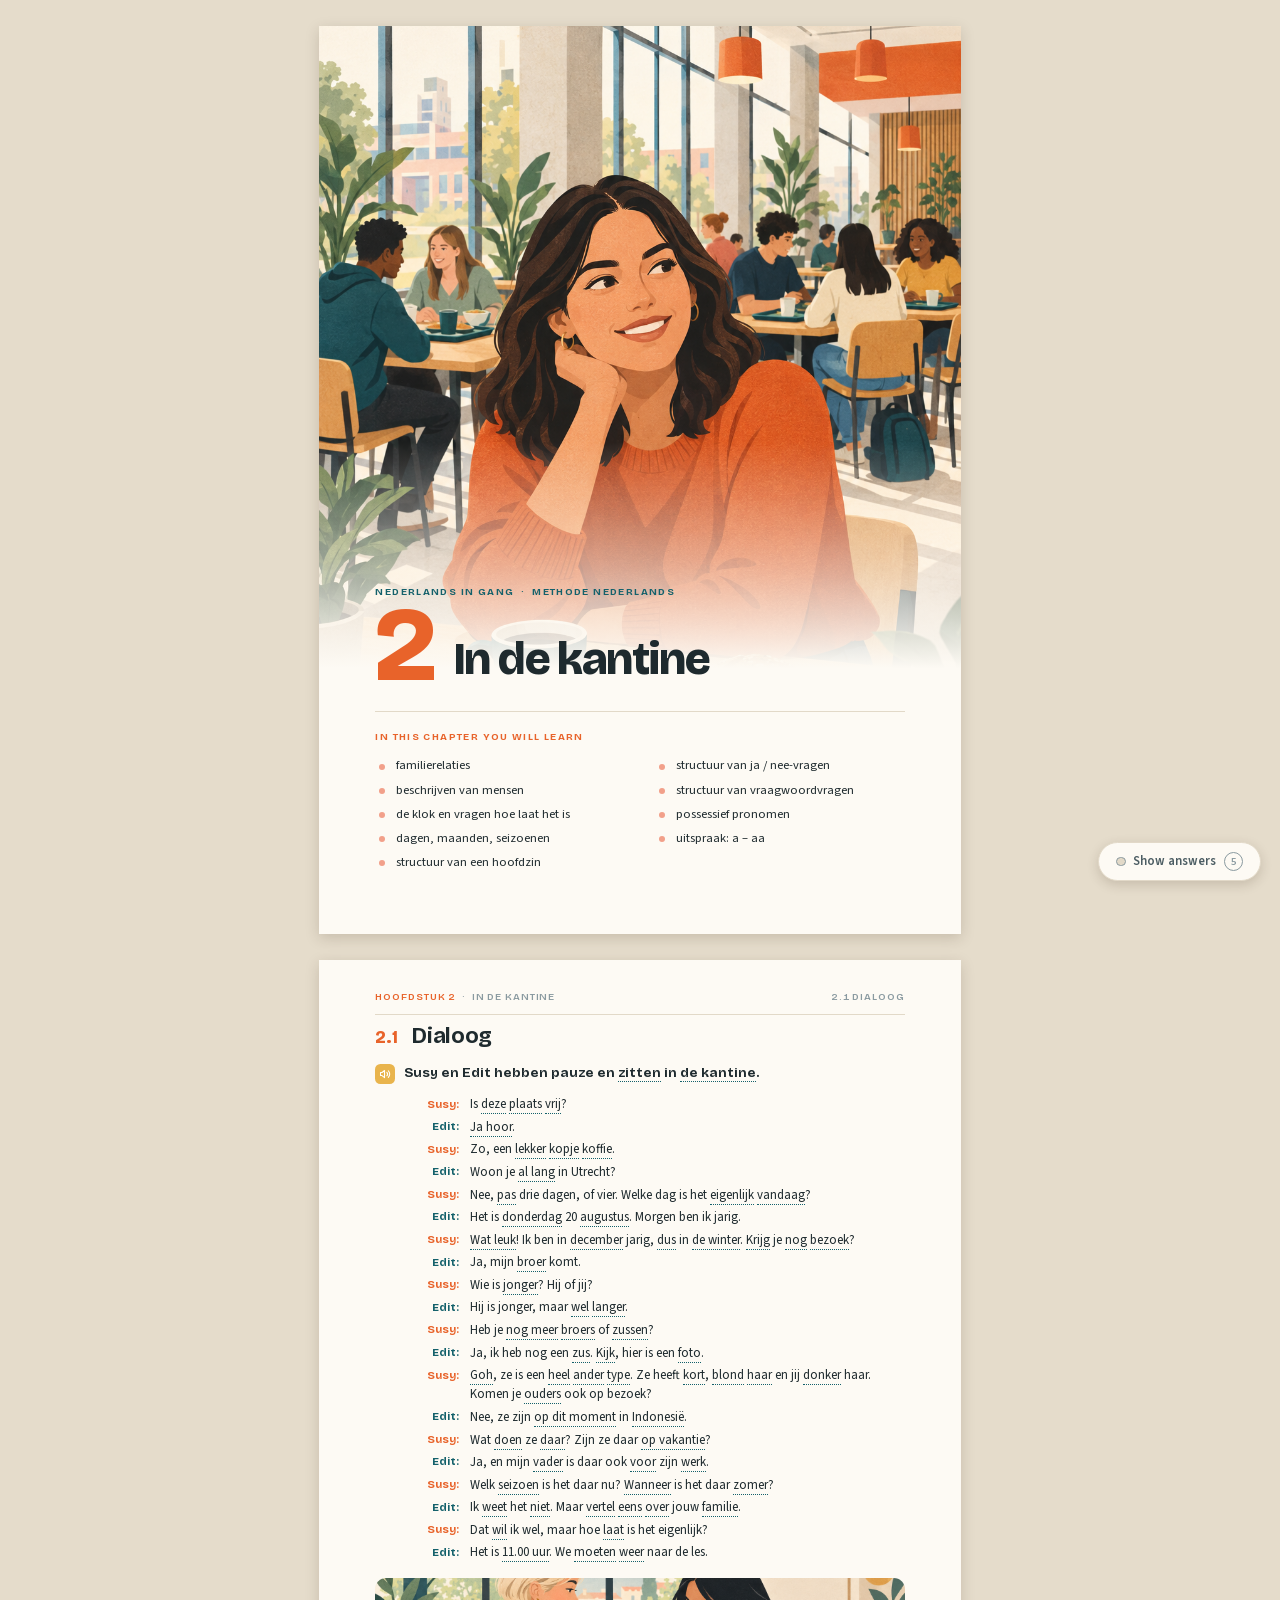
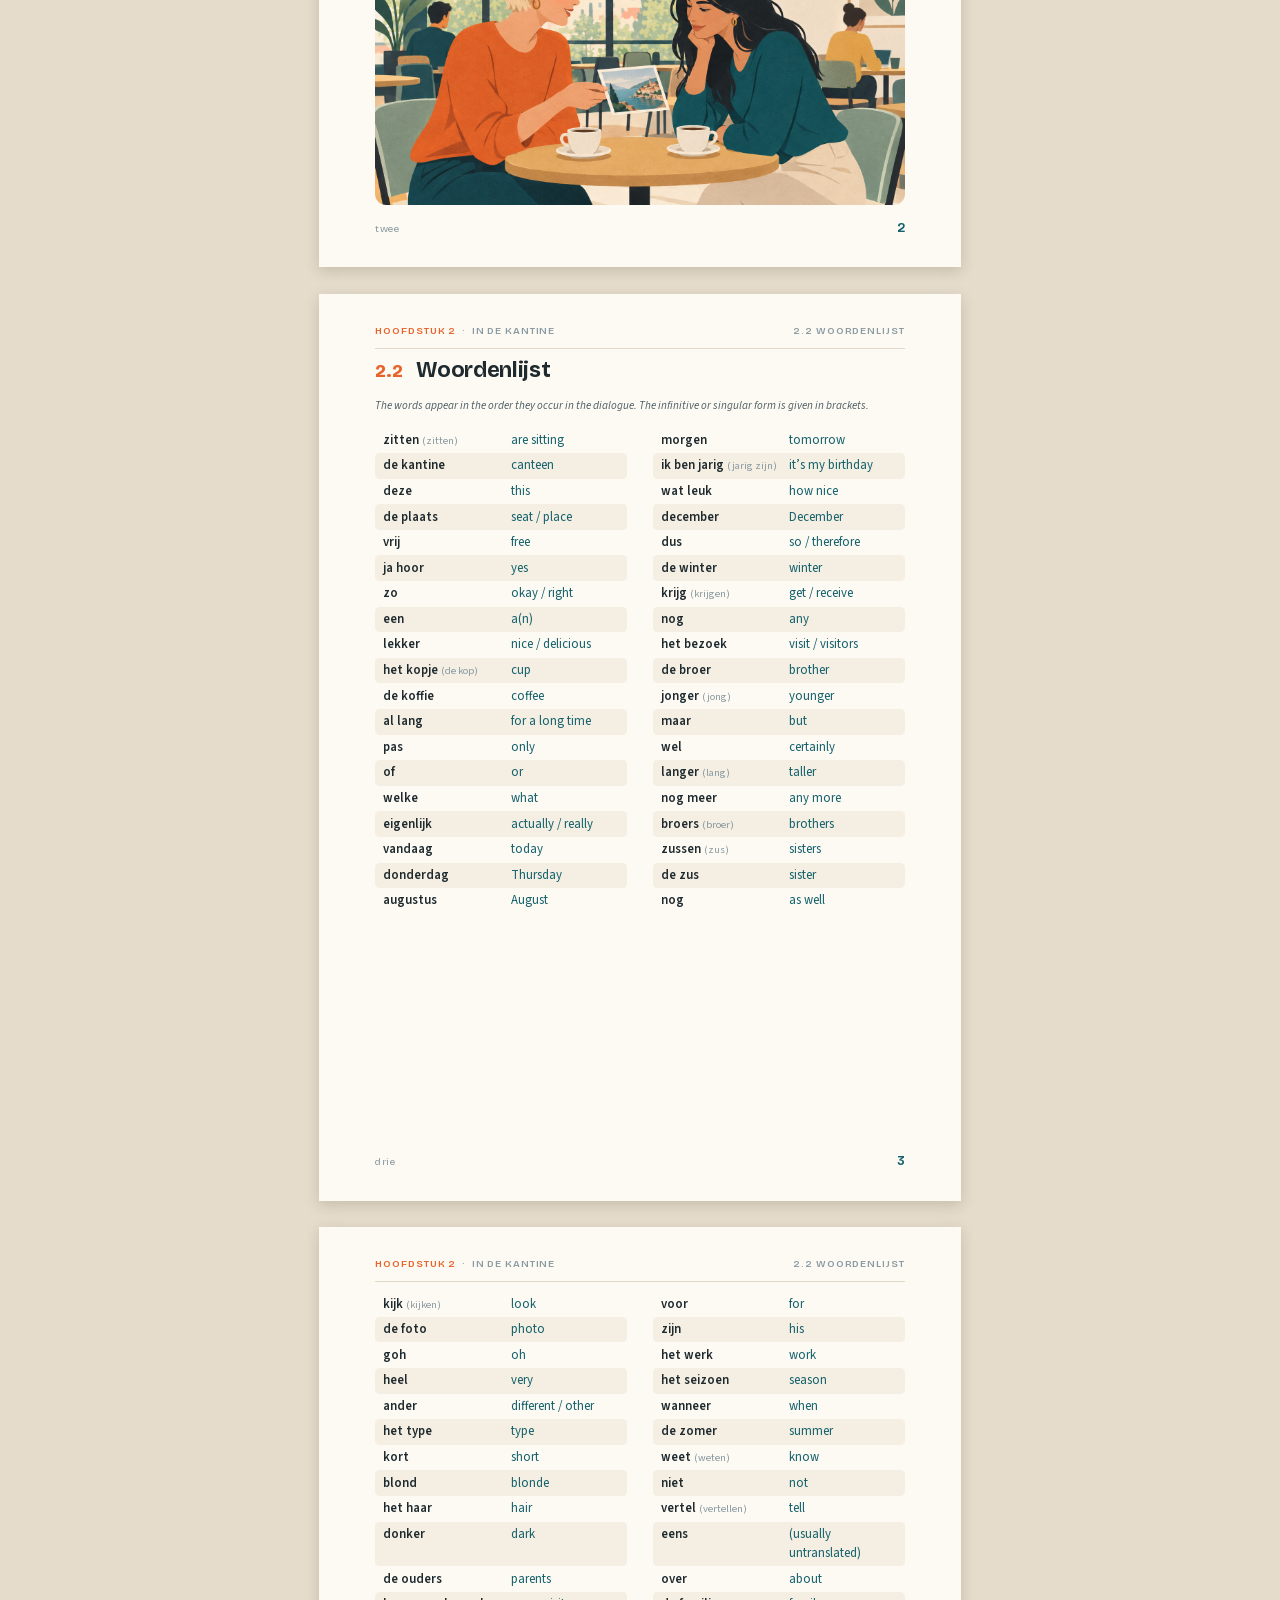
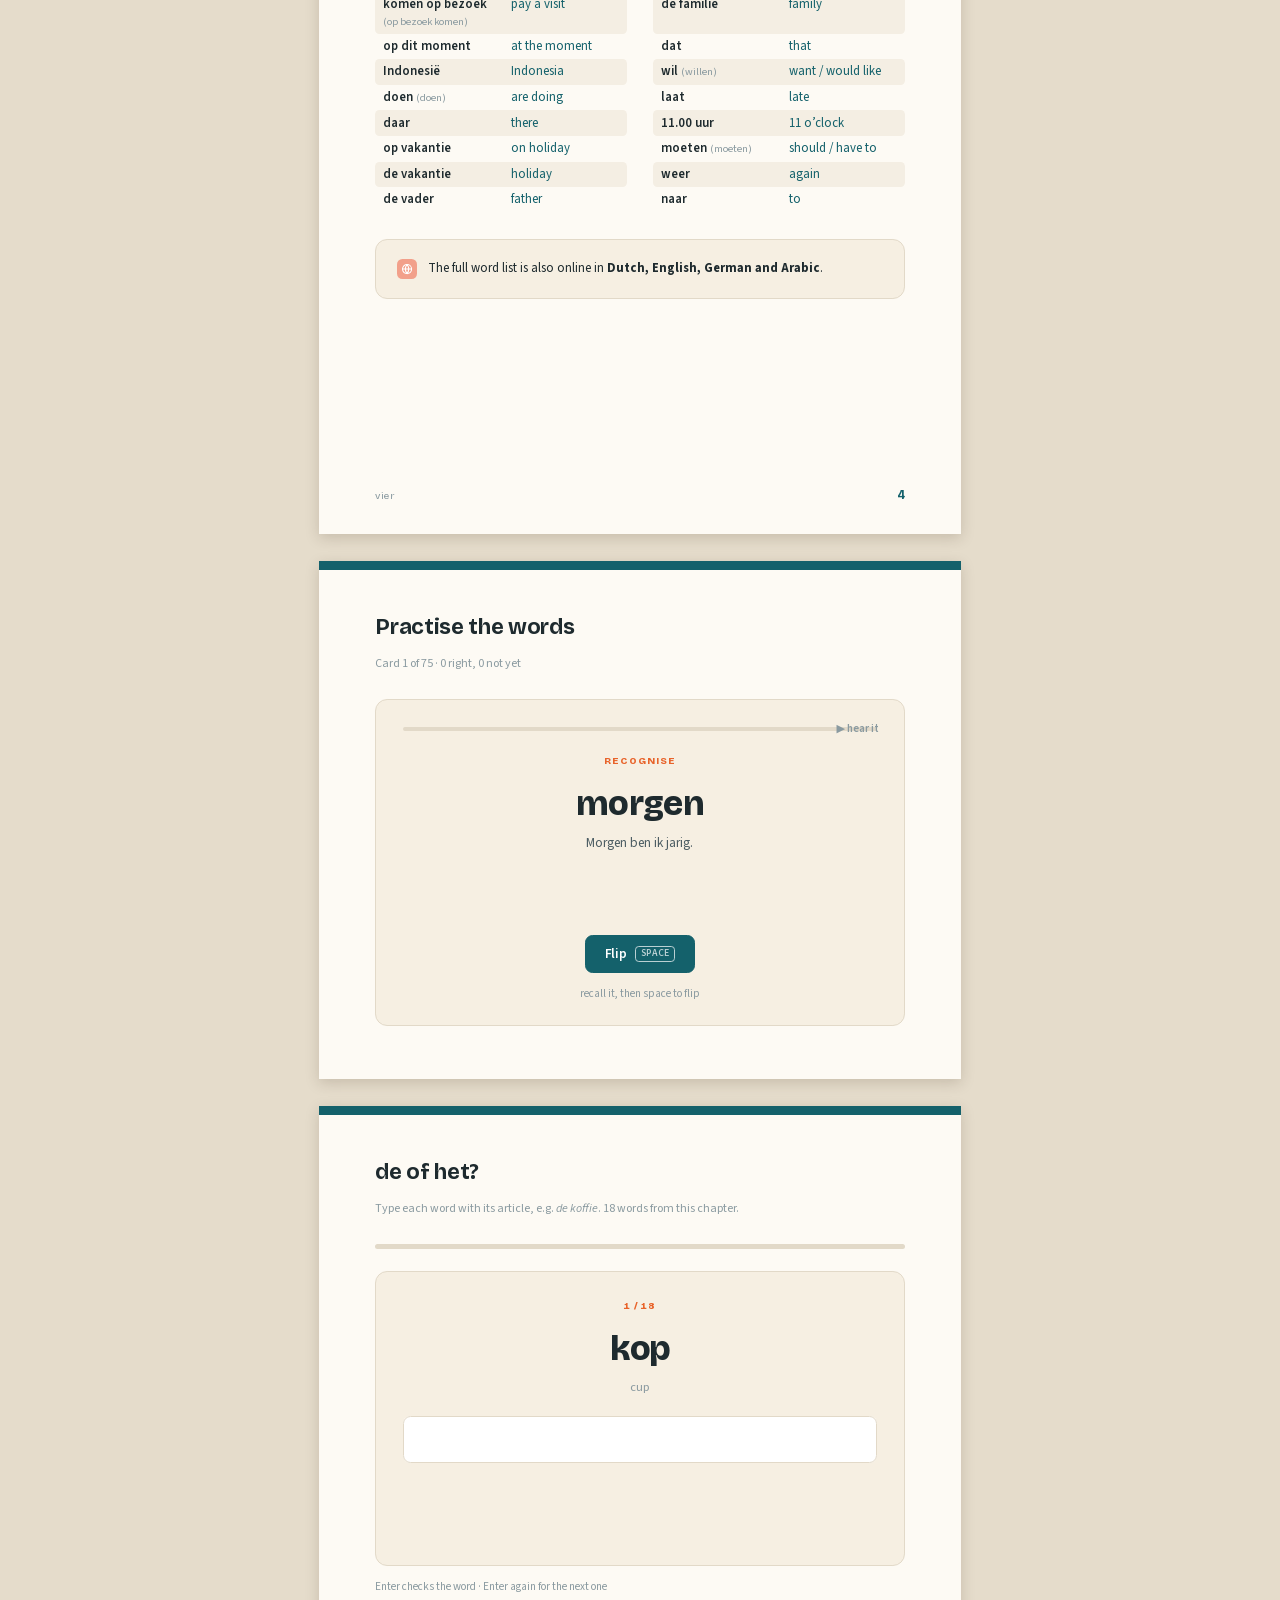
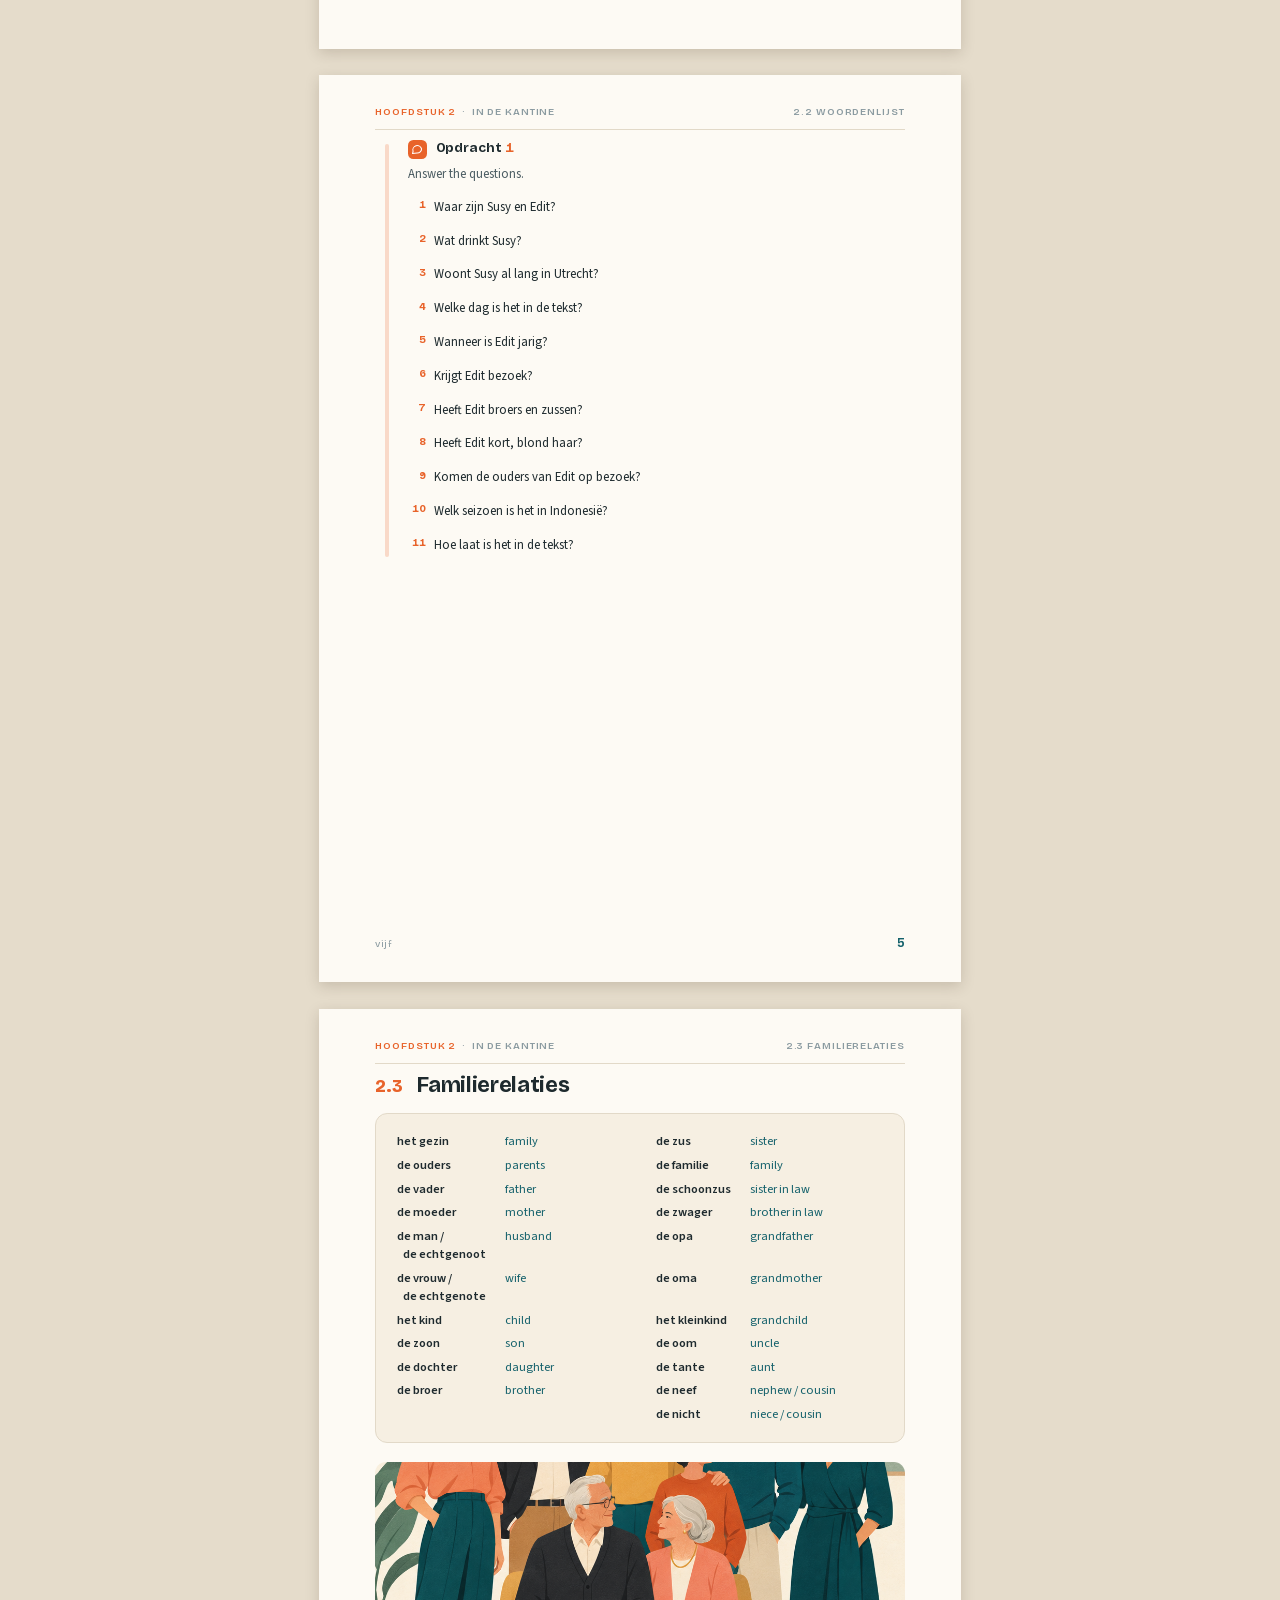
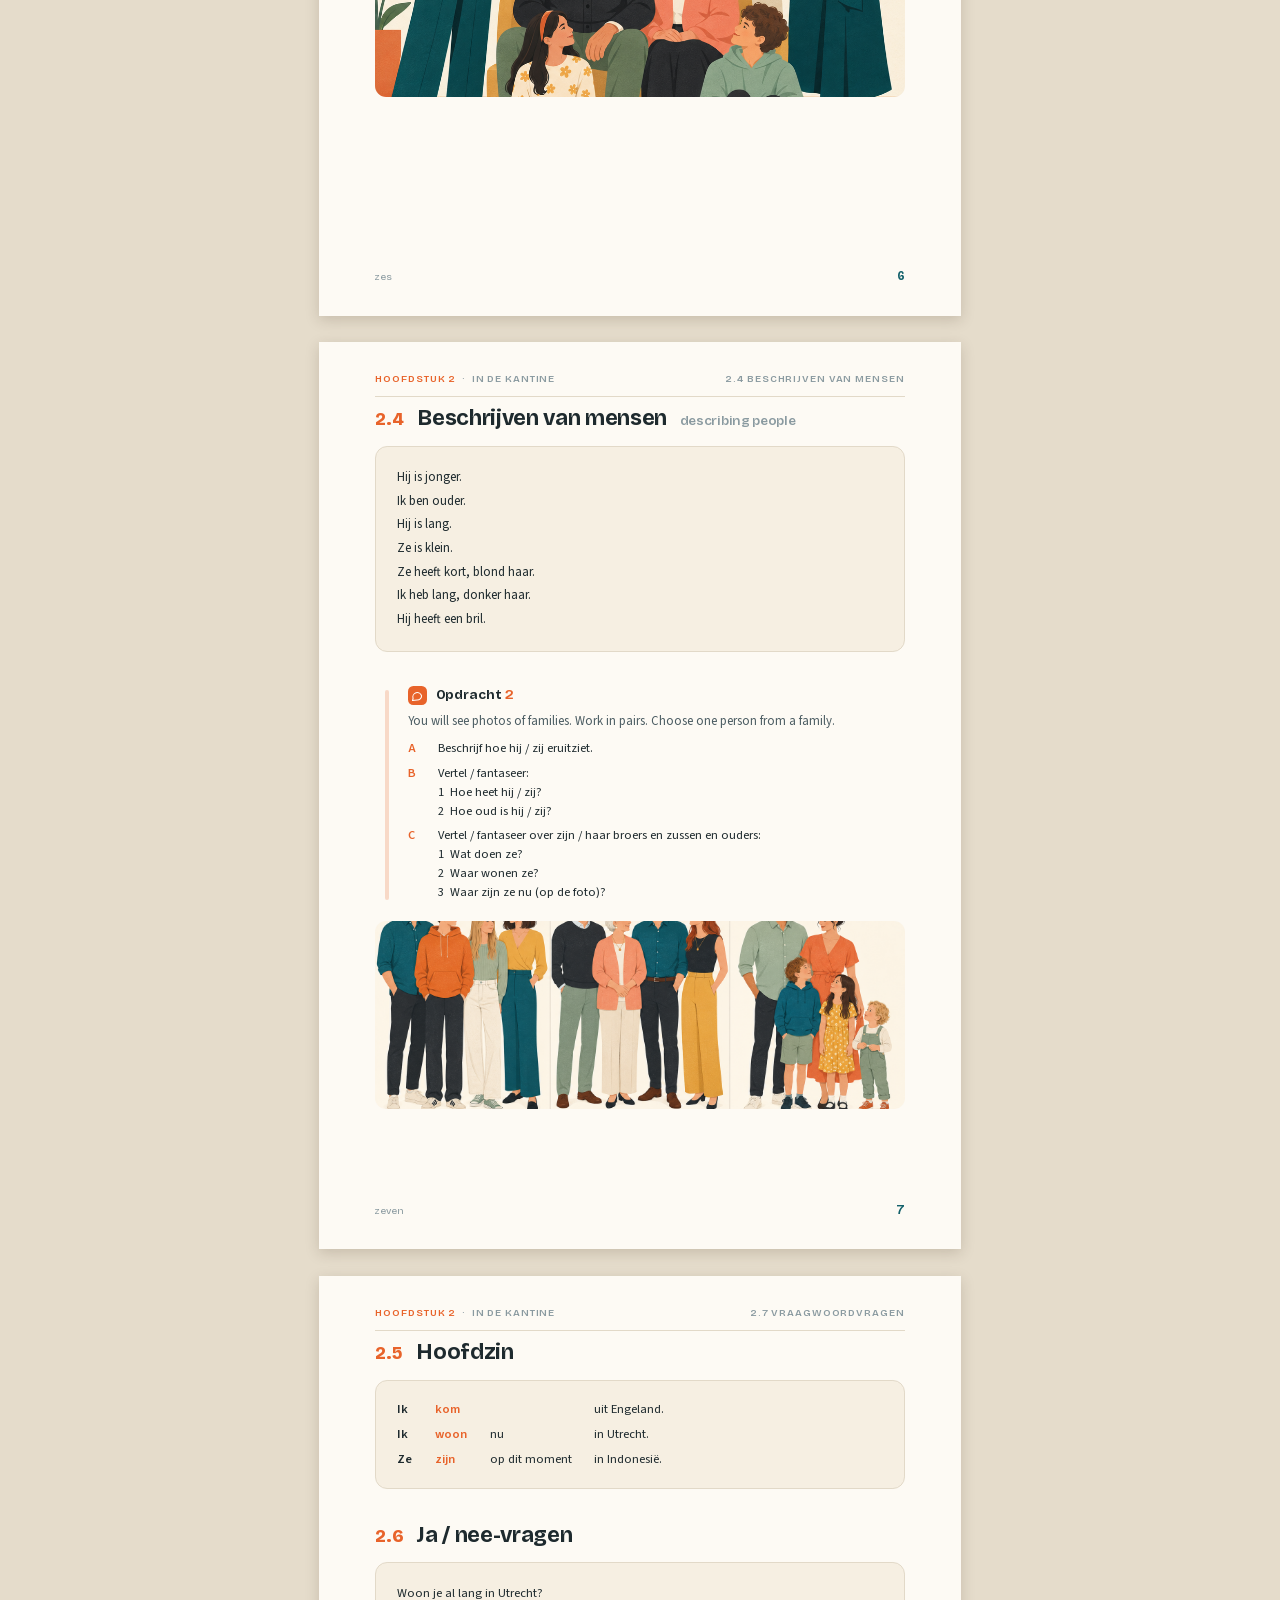
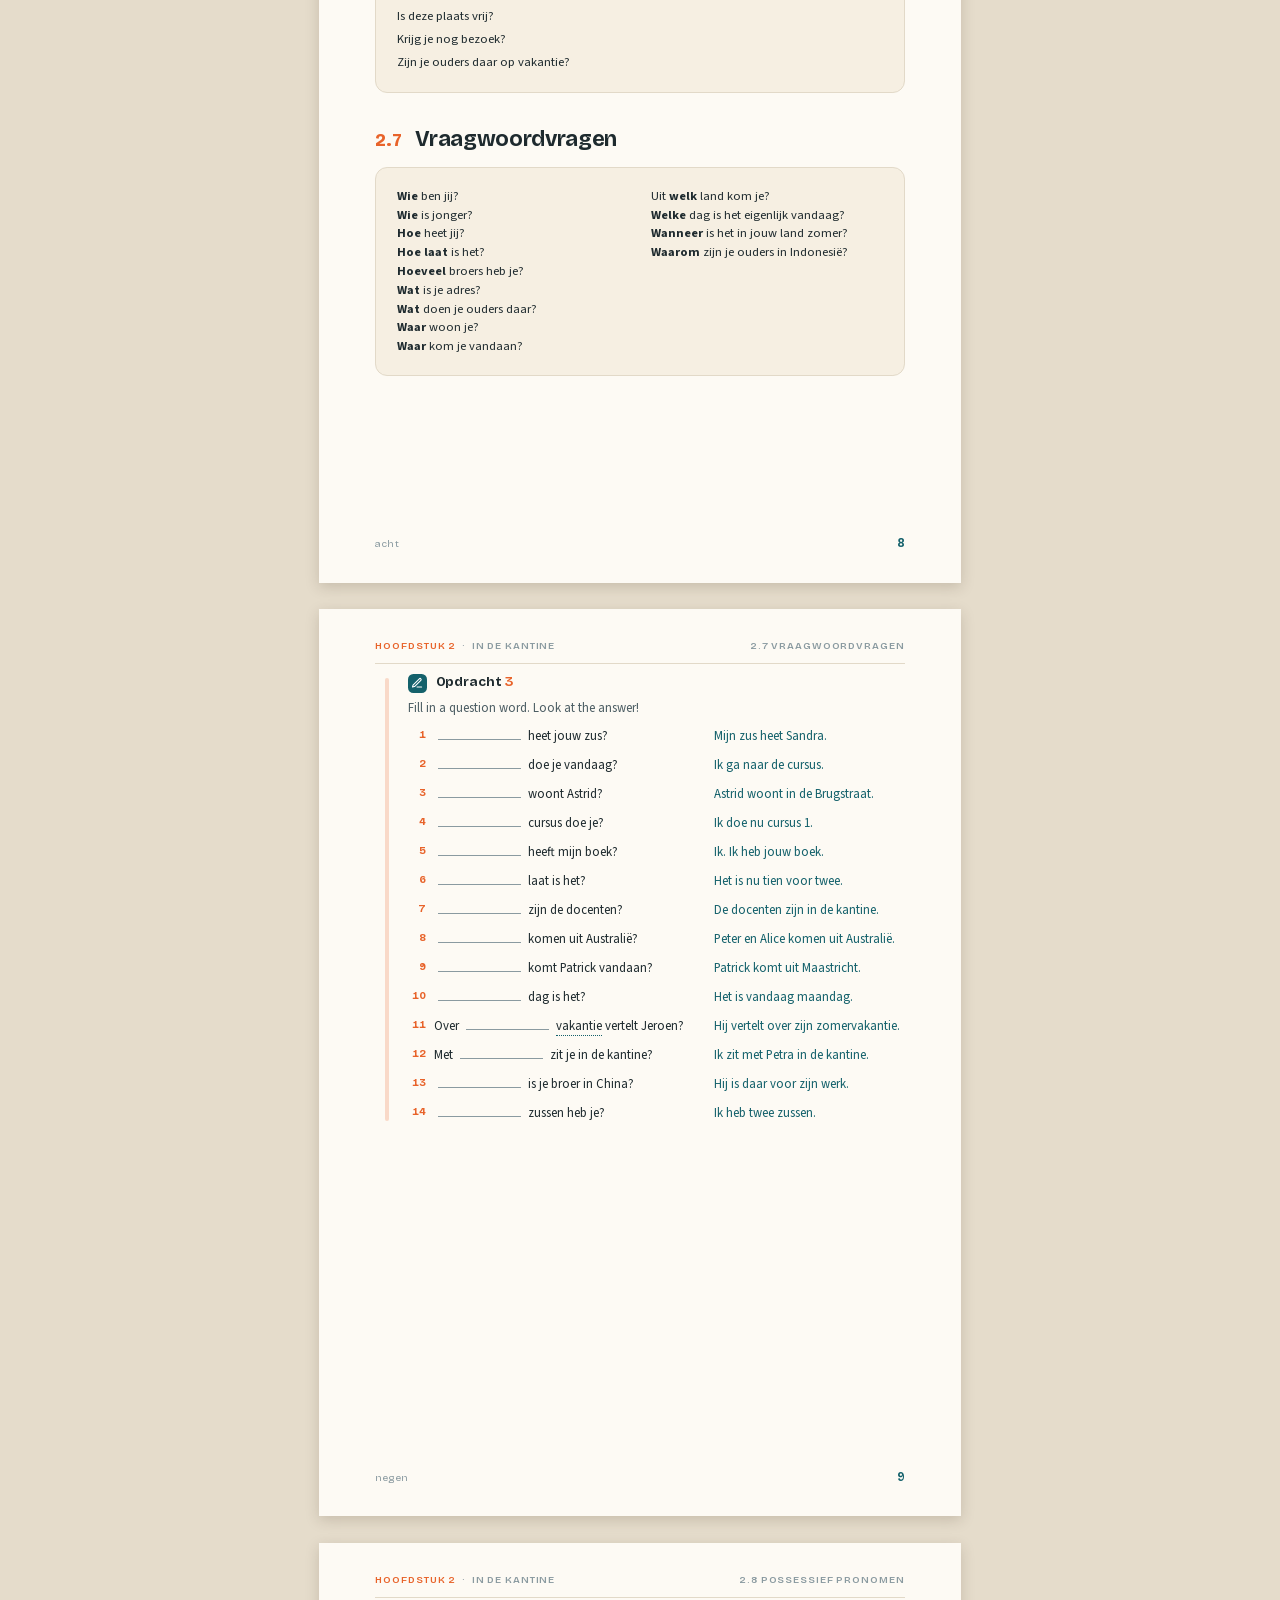
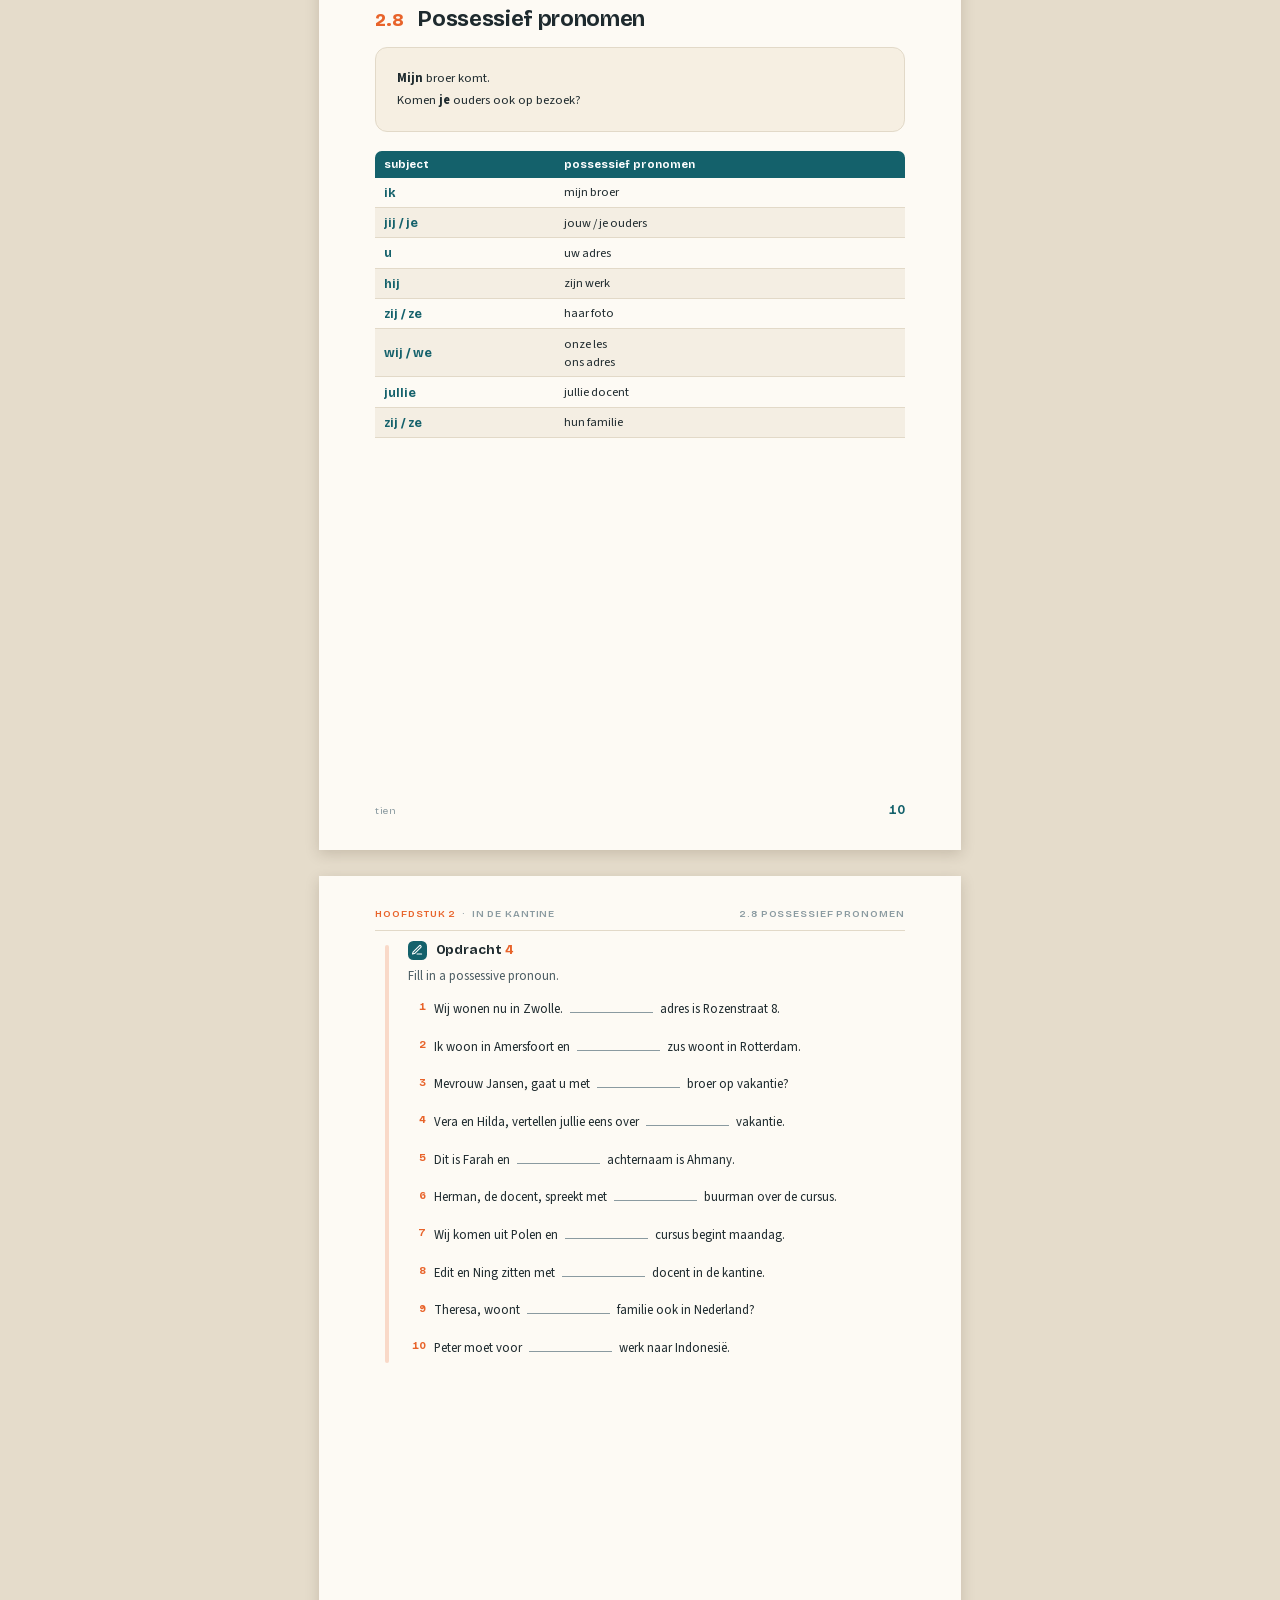
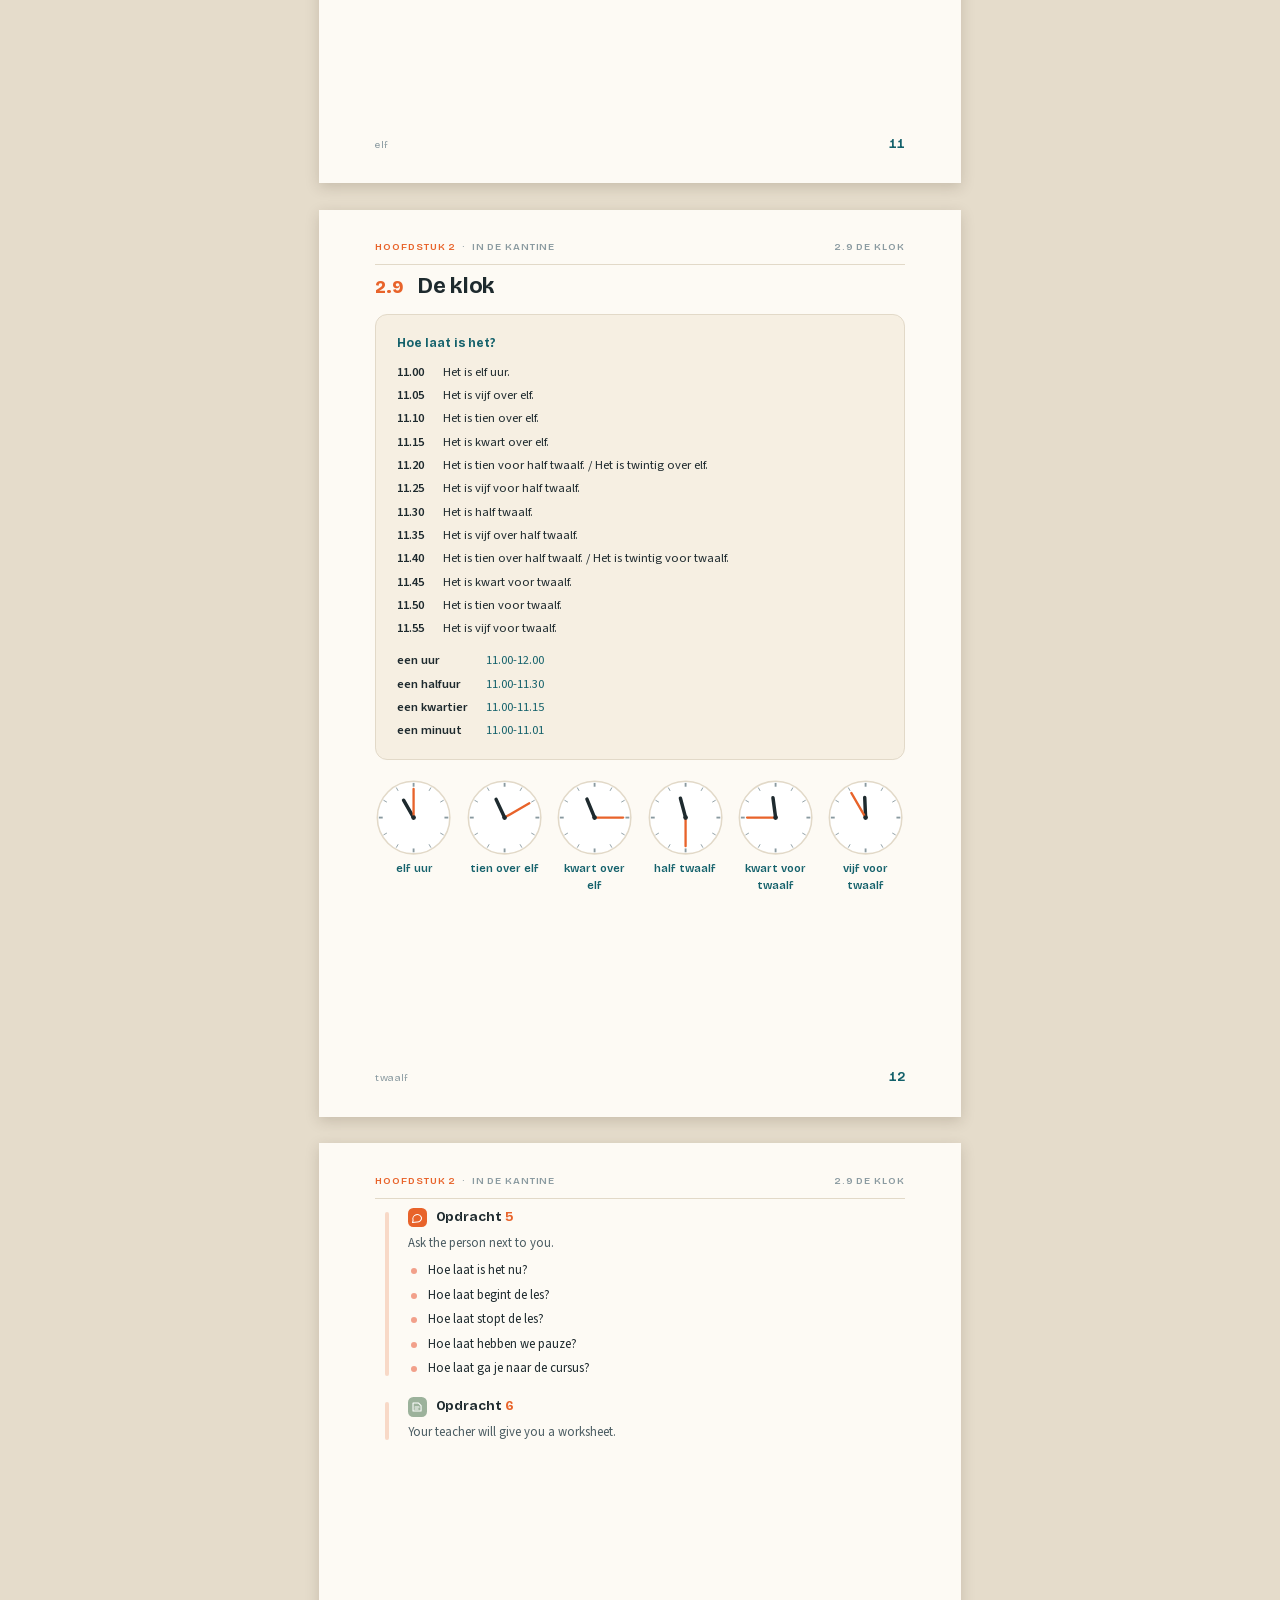
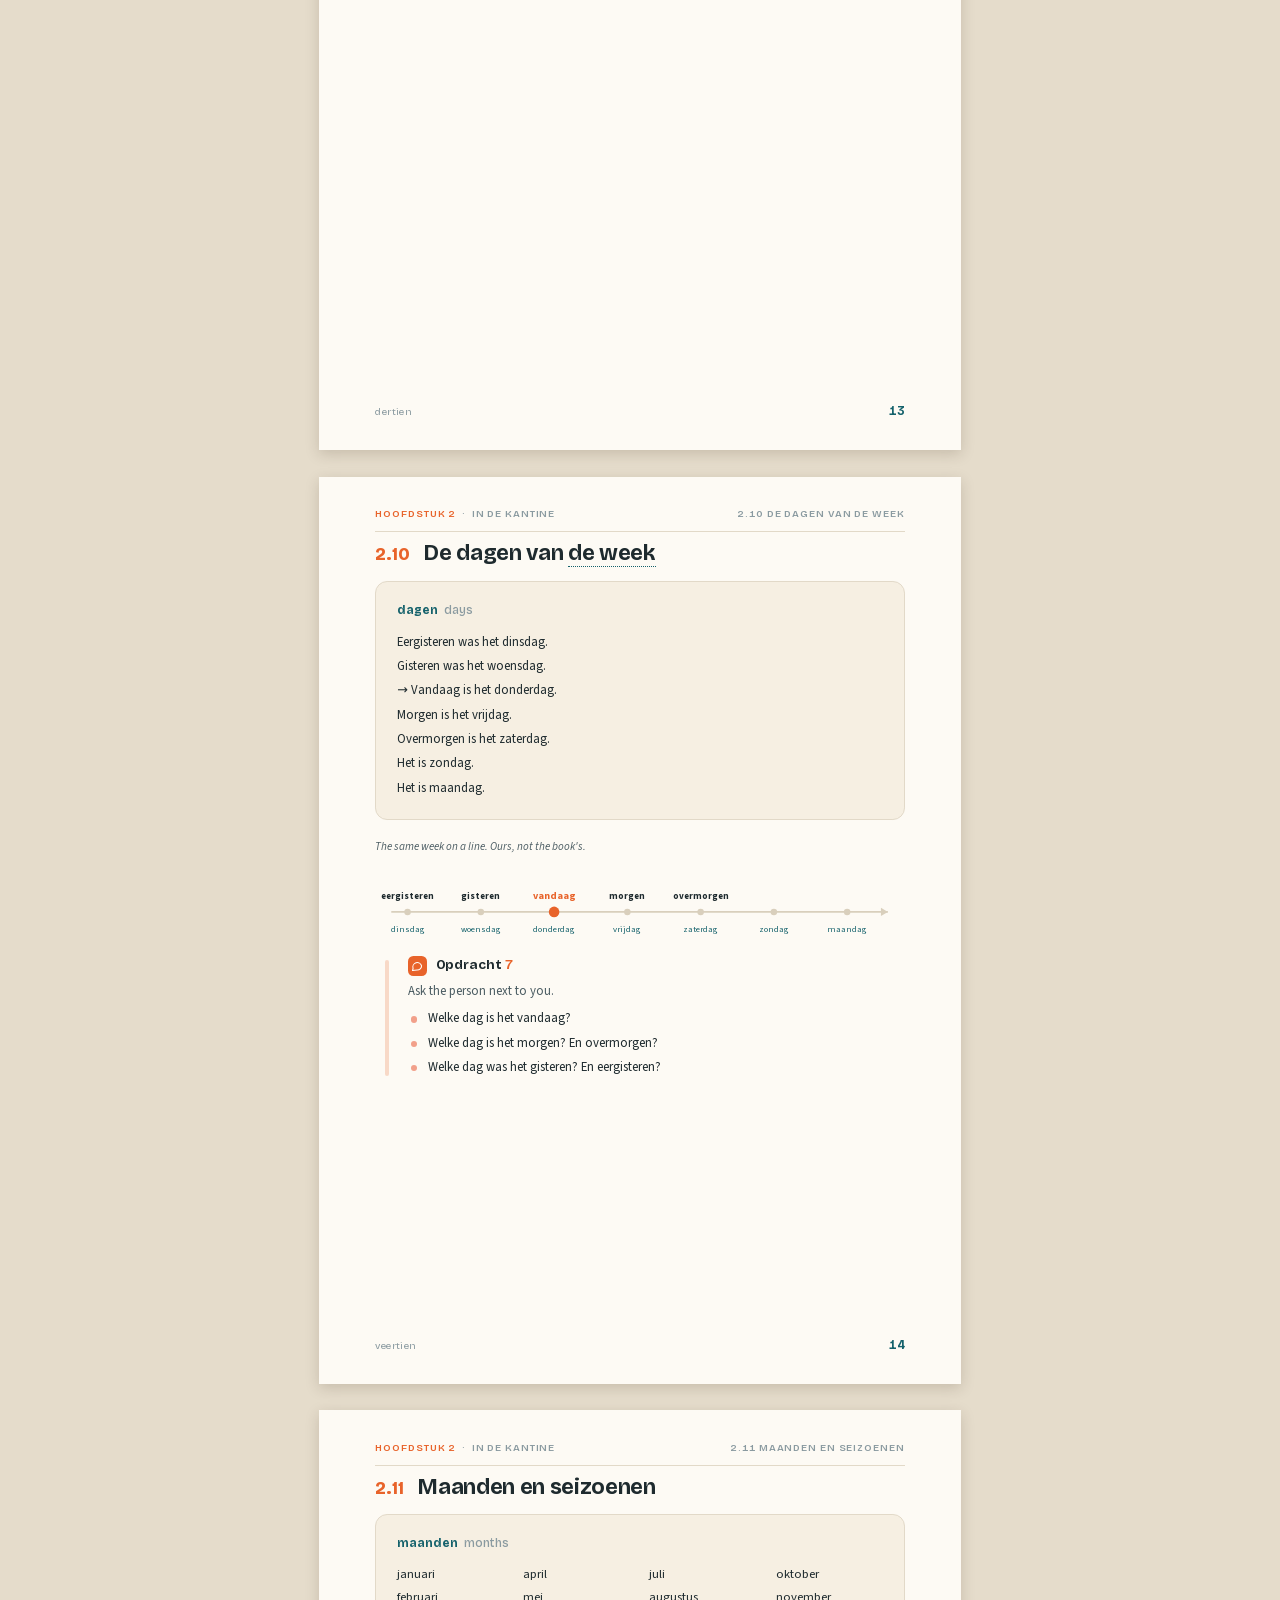
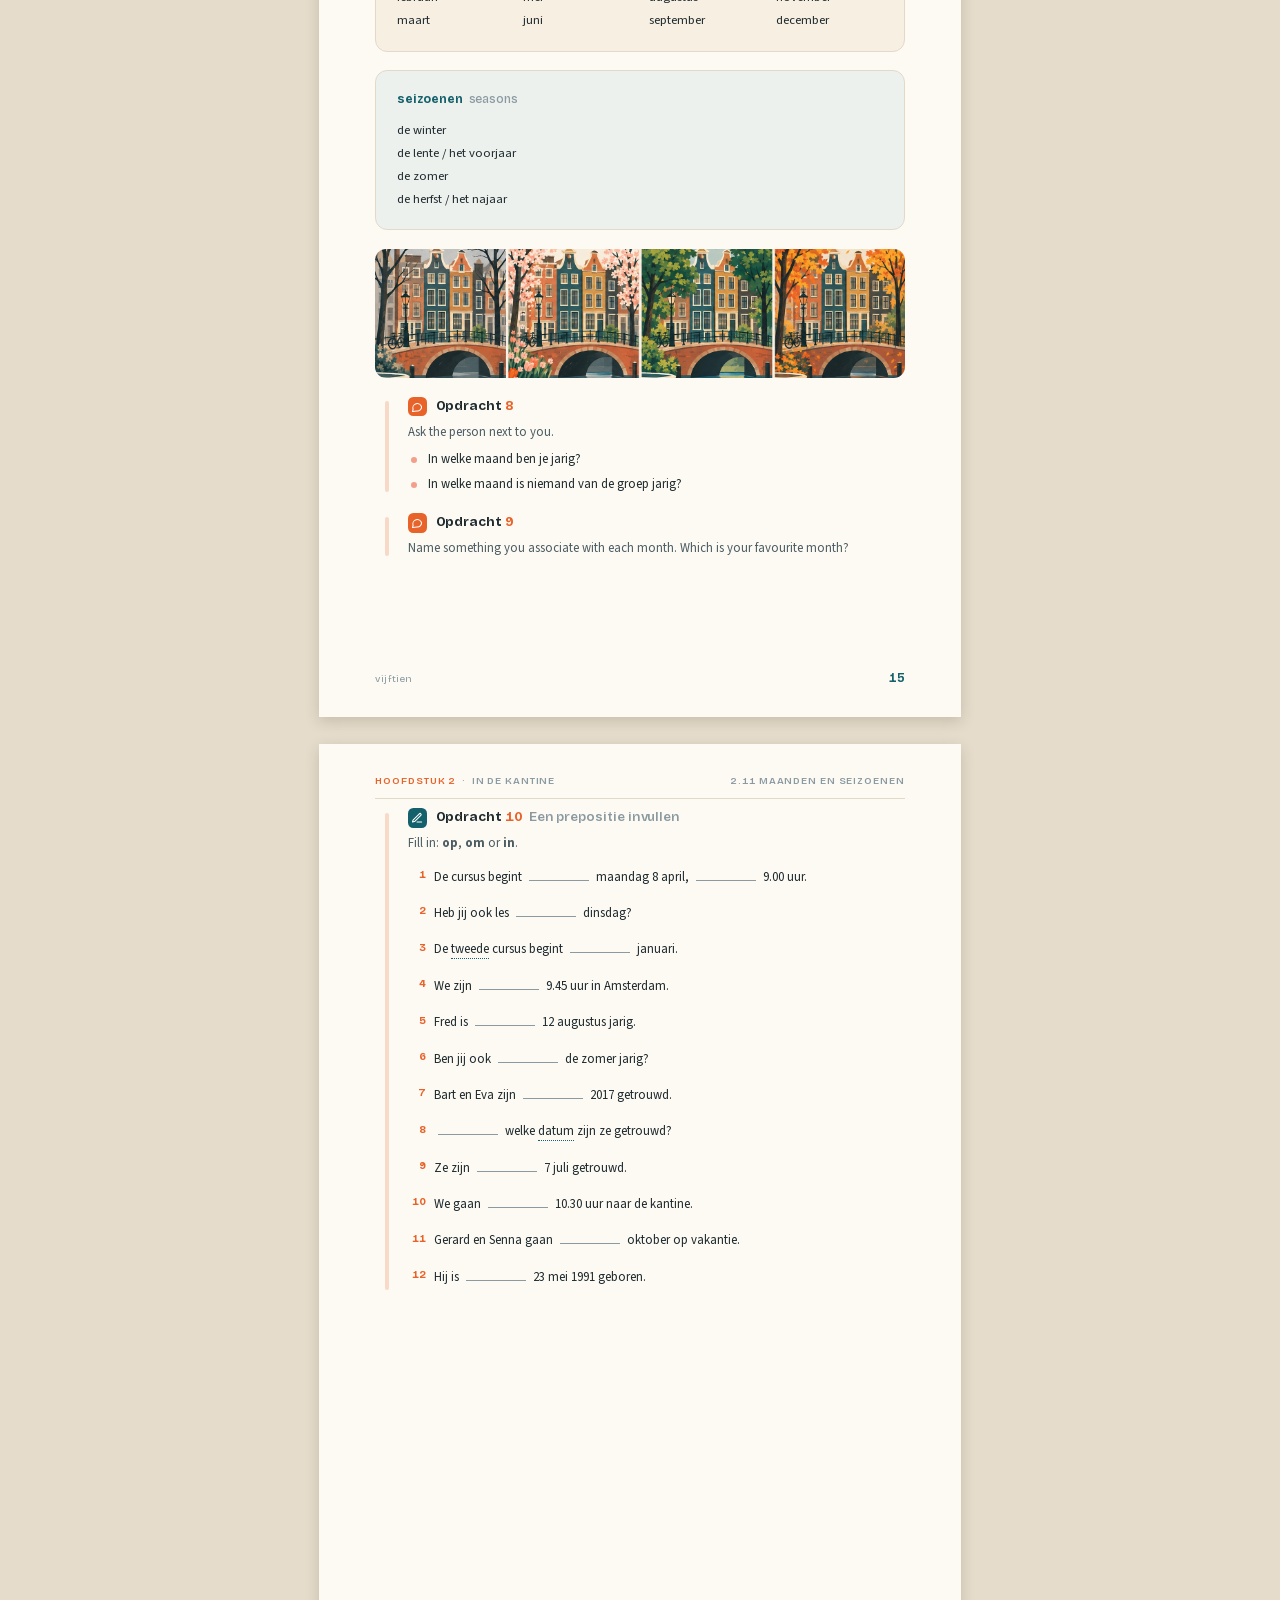
==== commit 085a870c: "Chapter 4 — Op straat 15 pages from book pp. 58-67: dialogue (Bert, ch3's waiter, meets Hans), 59-wo" ====
--- a/book/ch02-in-the-canteen/index.html
+++ b/book/ch02-in-the-canteen/index.html
@@ -18,58 +18,58 @@
     <ul class="bullet" style="font-size:9.4pt"><li>structuur van ja / nee-vragen</li><li>structuur van vraagwoordvragen</li><li>possessief pronomen</li><li>uitspraak: a – aa</li></ul>
   </div>
 </div></section><section class="page "><div class="rh"><span><span class="chap">Hoofdstuk 2</span> &nbsp;·&nbsp; In de kantine</span><span>2.1 Dialoog</span></div><div class="keep" data-keep="dialoog-2.1">
-<h2 class="sec"><span class="num">2.1</span> Dialoog</h2>
+<h2 class="sec"><span class="num">2.1</span> <span class="t">Dialoog</span></h2>
 <div style="display:flex;align-items:center;gap:2.4mm;margin-bottom:3mm">
   <a class="icon i-audio play" href="audio/dialoog.mp3" data-src="audio/dialoog.mp3" aria-label="Susy en Edit in de kantine"><svg viewBox="0 0 24 24" class="ic-play"><path d="M11 5 6 9H3v6h3l5 4Z"/><path d="M15.5 8.5a5 5 0 0 1 0 7M18.5 5.5a9 9 0 0 1 0 13"/></svg><svg viewBox="0 0 24 24" class="ic-stop"><rect x="6" y="6" width="12" height="12" rx="2"/></svg></a><div style="font-family:var(--disp);font-weight:700;font-size:10pt">Susy en Edit hebben pauze en <span class="gloss" data-en="are sitting">zitten</span> in <span class="gloss" data-en="canteen">de kantine</span>.</div>
 </div>
 <dl class="dialogue" data-audio="audio/dialoog.mp3"><dt class=you>Susy:</dt><dd><span class="say" data-t="0.0,1.74">Is <span class="gloss" data-en="this">deze</span> <span class="gloss" data-en="de plaats · seat / place">plaats</span> <span class="gloss" data-en="free">vrij</span>?</span></dd><dt>Edit:</dt><dd><span class="say" data-t="1.74,3.02"><span class="gloss" data-en="yes">Ja hoor</span>.</span></dd><dt class=you>Susy:</dt><dd><span class="say" data-t="3.02,5.93">Zo, een <span class="gloss" data-en="nice / delicious">lekker</span> <span class="gloss" data-en="het kopje · cup">kopje</span> <span class="gloss" data-en="de koffie · coffee">koffie</span>.</span></dd><dt>Edit:</dt><dd><span class="say" data-t="5.93,7.89">Woon je <span class="gloss" data-en="for a long time">al lang</span> in Utrecht?</span></dd><dt class=you>Susy:</dt><dd><span class="say" data-t="7.89,11.28">Nee, <span class="gloss" data-en="only">pas</span> drie dagen, of vier.</span> <span class="say" data-t="11.28,13.48">Welke dag is het <span class="gloss" data-en="actually / really">eigenlijk</span> <span class="gloss" data-en="today">vandaag</span>?</span></dd><dt>Edit:</dt><dd><span class="say" data-t="13.48,15.99">Het is <span class="gloss" data-en="Thursday">donderdag</span> 20 <span class="gloss" data-en="August">augustus</span>.</span> <span class="say" data-t="15.99,17.46">Morgen ben ik jarig.</span></dd><dt class=you>Susy:</dt><dd><span class="say" data-t="17.46,18.4"><span class="gloss" data-en="how nice">Wat leuk</span>!</span> <span class="say" data-t="18.4,21.09">Ik ben in <span class="gloss" data-en="December">december</span> jarig, <span class="gloss" data-en="so / therefore">dus</span> in <span class="gloss" data-en="winter">de winter</span>.</span> <span class="say" data-t="21.09,22.63"><span class="gloss" data-en="get / receive">Krijg</span> je <span class="gloss" data-en="any">nog</span> <span class="gloss" data-en="het bezoek · visit / visitors">bezoek</span>?</span></dd><dt>Edit:</dt><dd><span class="say" data-t="22.63,24.47">Ja, mijn <span class="gloss" data-en="de broer · brother">broer</span> komt.</span></dd><dt class=you>Susy:</dt><dd><span class="say" data-t="24.47,25.57">Wie is <span class="gloss" data-en="younger">jonger</span>?</span> <span class="say" data-t="25.57,26.84">Hij of jij?</span></dd><dt>Edit:</dt><dd><span class="say" data-t="26.84,29.37">Hij is jonger, maar <span class="gloss" data-en="certainly">wel</span> <span class="gloss" data-en="taller">langer</span>.</span></dd><dt class=you>Susy:</dt><dd><span class="say" data-t="29.37,31.49">Heb je <span class="gloss" data-en="any more">nog meer</span> <span class="gloss" data-en="brothers">broers</span> of <span class="gloss" data-en="sisters">zussen</span>?</span></dd><dt>Edit:</dt><dd><span class="say" data-t="31.49,33.28">Ja, ik heb nog een <span class="gloss" data-en="de zus · sister">zus</span>.</span> <span class="say" data-t="33.28,35.64"><span class="gloss" data-en="look">Kijk</span>, hier is een <span class="gloss" data-en="de foto · photo">foto</span>.</span></dd><dt class=you>Susy:</dt><dd><span class="say" data-t="35.64,38.85"><span class="gloss" data-en="oh">Goh</span>, ze is een <span class="gloss" data-en="very">heel</span> <span class="gloss" data-en="different / other">ander</span> <span class="gloss" data-en="het type · type">type</span>.</span> <span class="say" data-t="38.85,42.23">Ze heeft <span class="gloss" data-en="short">kort</span>, <span class="gloss" data-en="blonde">blond</span> <span class="gloss" data-en="het haar · hair">haar</span> en jij <span class="gloss" data-en="dark">donker</span> haar.</span><br><span class="say" data-t="42.23,44.29">Komen je <span class="gloss" data-en="de ouders · parents">ouders</span> ook op bezoek?</span></dd><dt>Edit:</dt><dd><span class="say" data-t="44.29,47.04">Nee, ze zijn <span class="gloss" data-en="at the moment">op dit moment</span> in <span class="gloss" data-en="Indonesia">Indonesië</span>.</span></dd><dt class=you>Susy:</dt><dd><span class="say" data-t="47.04,48.54">Wat <span class="gloss" data-en="are doing">doen</span> ze <span class="gloss" data-en="there">daar</span>?</span> <span class="say" data-t="48.54,50.28">Zijn ze daar <span class="gloss" data-en="on holiday">op vakantie</span>?</span></dd><dt>Edit:</dt><dd><span class="say" data-t="50.28,53.11">Ja, en mijn <span class="gloss" data-en="de vader · father">vader</span> is daar ook <span class="gloss" data-en="for">voor</span> zijn <span class="gloss" data-en="het werk · work">werk</span>.</span></dd><dt class=you>Susy:</dt><dd><span class="say" data-t="53.11,55.06">Welk <span class="gloss" data-en="het seizoen · season">seizoen</span> is het daar nu?</span> <span class="say" data-t="55.06,56.89"><span class="gloss" data-en="when">Wanneer</span> is het daar <span class="gloss" data-en="de zomer · summer">zomer</span>?</span></dd><dt>Edit:</dt><dd><span class="say" data-t="56.89,58.5">Ik <span class="gloss" data-en="know">weet</span> het <span class="gloss" data-en="not">niet</span>.</span> <span class="say" data-t="58.5,60.84">Maar <span class="gloss" data-en="tell">vertel</span> <span class="gloss" data-en="(usually untranslated)">eens</span> <span class="gloss" data-en="about">over</span> jouw <span class="gloss" data-en="de familie · family">familie</span>.</span></dd><dt class=you>Susy:</dt><dd><span class="say" data-t="60.84,64.71">Dat <span class="gloss" data-en="want / would like">wil</span> ik wel, maar hoe <span class="gloss" data-en="late">laat</span> is het eigenlijk?</span></dd><dt>Edit:</dt><dd><span class="say" data-t="64.71,66.38">Het is <span class="gloss" data-en="11 o’clock">11.00 uur</span>.</span> <span class="say" data-t="66.38,68.17">We <span class="gloss" data-en="should / have to">moeten</span> <span class="gloss" data-en="again">weer</span> naar de les.</span></dd></dl></div>
 <img src="art/dialoog.png" class="img" style="height:60mm;object-fit:cover;margin-top:4mm"><div class="pf"><span class="w">twee</span><span class="n">2</span></div></section><section class="page "><div class="rh"><span><span class="chap">Hoofdstuk 2</span> &nbsp;·&nbsp; In de kantine</span><span>2.2 Woordenlijst</span></div><div class="keep" data-keep="woordenlijst-a">
-<h2 class="sec"><span class="num">2.2</span> Woordenlijst</h2>
+<h2 class="sec"><span class="num">2.2</span> <span class="t">Woordenlijst</span></h2>
 <div class="note" style="margin-bottom:3.5mm">The words appear in the order they occur in the dialogue.
 The infinitive or singular form is given in brackets.</div>
 <div class="vocab" style="grid-template-rows:repeat(19,auto)"><div class="row"><div class="d">zitten <small>(zitten)</small></div><div class="e">are sitting</div></div><div class="row alt"><div class="d">de kantine</div><div class="e">canteen</div></div><div class="row"><div class="d">deze</div><div class="e">this</div></div><div class="row alt"><div class="d">de plaats</div><div class="e">seat / place</div></div><div class="row"><div class="d">vrij</div><div class="e">free</div></div><div class="row alt"><div class="d">ja hoor</div><div class="e">yes</div></div><div class="row"><div class="d">zo</div><div class="e">okay / right</div></div><div class="row alt"><div class="d">een</div><div class="e">a(n)</div></div><div class="row"><div class="d">lekker</div><div class="e">nice / delicious</div></div><div class="row alt"><div class="d">het kopje <small>(de kop)</small></div><div class="e">cup</div></div><div class="row"><div class="d">de koffie</div><div class="e">coffee</div></div><div class="row alt"><div class="d">al lang</div><div class="e">for a long time</div></div><div class="row"><div class="d">pas</div><div class="e">only</div></div><div class="row alt"><div class="d">of</div><div class="e">or</div></div><div class="row"><div class="d">welke</div><div class="e">what</div></div><div class="row alt"><div class="d">eigenlijk</div><div class="e">actually / really</div></div><div class="row"><div class="d">vandaag</div><div class="e">today</div></div><div class="row alt"><div class="d">donderdag</div><div class="e">Thursday</div></div><div class="row"><div class="d">augustus</div><div class="e">August</div></div><div class="row"><div class="d">morgen</div><div class="e">tomorrow</div></div><div class="row alt"><div class="d">ik ben jarig <small>(jarig zijn)</small></div><div class="e">it’s my birthday</div></div><div class="row"><div class="d">wat leuk</div><div class="e">how nice</div></div><div class="row alt"><div class="d">december</div><div class="e">December</div></div><div class="row"><div class="d">dus</div><div class="e">so / therefore</div></div><div class="row alt"><div class="d">de winter</div><div class="e">winter</div></div><div class="row"><div class="d">krijg <small>(krijgen)</small></div><div class="e">get / receive</div></div><div class="row alt"><div class="d">nog</div><div class="e">any</div></div><div class="row"><div class="d">het bezoek</div><div class="e">visit / visitors</div></div><div class="row alt"><div class="d">de broer</div><div class="e">brother</div></div><div class="row"><div class="d">jonger <small>(jong)</small></div><div class="e">younger</div></div><div class="row alt"><div class="d">maar</div><div class="e">but</div></div><div class="row"><div class="d">wel</div><div class="e">certainly</div></div><div class="row alt"><div class="d">langer <small>(lang)</small></div><div class="e">taller</div></div><div class="row"><div class="d">nog meer</div><div class="e">any more</div></div><div class="row alt"><div class="d">broers <small>(broer)</small></div><div class="e">brothers</div></div><div class="row"><div class="d">zussen <small>(zus)</small></div><div class="e">sisters</div></div><div class="row alt"><div class="d">de zus</div><div class="e">sister</div></div><div class="row"><div class="d">nog</div><div class="e">as well</div></div></div></div><div class="pf"><span class="w">drie</span><span class="n">3</span></div></section><section class="page "><div class="rh"><span><span class="chap">Hoofdstuk 2</span> &nbsp;·&nbsp; In de kantine</span><span>2.2 Woordenlijst</span></div><div class="keep" data-keep="woordenlijst-b"><div class="vocab" style="grid-template-rows:repeat(19,auto)"><div class="row"><div class="d">kijk <small>(kijken)</small></div><div class="e">look</div></div><div class="row alt"><div class="d">de foto</div><div class="e">photo</div></div><div class="row"><div class="d">goh</div><div class="e">oh</div></div><div class="row alt"><div class="d">heel</div><div class="e">very</div></div><div class="row"><div class="d">ander</div><div class="e">different / other</div></div><div class="row alt"><div class="d">het type</div><div class="e">type</div></div><div class="row"><div class="d">kort</div><div class="e">short</div></div><div class="row alt"><div class="d">blond</div><div class="e">blonde</div></div><div class="row"><div class="d">het haar</div><div class="e">hair</div></div><div class="row alt"><div class="d">donker</div><div class="e">dark</div></div><div class="row"><div class="d">de ouders</div><div class="e">parents</div></div><div class="row alt"><div class="d">komen op bezoek <small>(op bezoek komen)</small></div><div class="e">pay a visit</div></div><div class="row"><div class="d">op dit moment</div><div class="e">at the moment</div></div><div class="row alt"><div class="d">Indonesië</div><div class="e">Indonesia</div></div><div class="row"><div class="d">doen <small>(doen)</small></div><div class="e">are doing</div></div><div class="row alt"><div class="d">daar</div><div class="e">there</div></div><div class="row"><div class="d">op vakantie</div><div class="e">on holiday</div></div><div class="row alt"><div class="d">de vakantie</div><div class="e">holiday</div></div><div class="row"><div class="d">de vader</div><div class="e">father</div></div><div class="row"><div class="d">voor</div><div class="e">for</div></div><div class="row alt"><div class="d">zijn</div><div class="e">his</div></div><div class="row"><div class="d">het werk</div><div class="e">work</div></div><div class="row alt"><div class="d">het seizoen</div><div class="e">season</div></div><div class="row"><div class="d">wanneer</div><div class="e">when</div></div><div class="row alt"><div class="d">de zomer</div><div class="e">summer</div></div><div class="row"><div class="d">weet <small>(weten)</small></div><div class="e">know</div></div><div class="row alt"><div class="d">niet</div><div class="e">not</div></div><div class="row"><div class="d">vertel <small>(vertellen)</small></div><div class="e">tell</div></div><div class="row alt"><div class="d">eens</div><div class="e">(usually untranslated)</div></div><div class="row"><div class="d">over</div><div class="e">about</div></div><div class="row alt"><div class="d">de familie</div><div class="e">family</div></div><div class="row"><div class="d">dat</div><div class="e">that</div></div><div class="row alt"><div class="d">wil <small>(willen)</small></div><div class="e">want / would like</div></div><div class="row"><div class="d">laat</div><div class="e">late</div></div><div class="row alt"><div class="d">11.00 uur</div><div class="e">11 o’clock</div></div><div class="row"><div class="d">moeten <small>(moeten)</small></div><div class="e">should / have to</div></div><div class="row alt"><div class="d">weer</div><div class="e">again</div></div><div class="row"><div class="d">naar</div><div class="e">to</div></div></div>
 <div class="sp2"></div>
 <div class="card "><div style="display:flex;gap:3mm;align-items:flex-start"><span class="icon i-web"><svg viewBox="0 0 24 24"><circle cx="12" cy="12" r="9"/><path d="M3 12h18M12 3a15 15 0 0 1 0 18a15 15 0 0 1 0-18"/></svg></span><div>The full word list is also online in <b>Dutch, English, German and Arabic</b>.</div></div></div></div><div class="pf"><span class="w">vier</span><span class="n">4</span></div></section><div id="nl-deck"></div><div id="nl-articles"></div><section class="page "><div class="rh"><span><span class="chap">Hoofdstuk 2</span> &nbsp;·&nbsp; In de kantine</span><span>2.2 Woordenlijst</span></div><div class="keep" data-keep="opdracht-1"><div class="task" data-opdracht="1"><div class="oh"><span class="icon i-speak"><svg viewBox="0 0 24 24"><path d="M21 11.5a8.4 8.4 0 0 1-9 8.4L3 21l1.1-4.3A8.4 8.4 0 1 1 21 11.5Z"/></svg></span><div class="ttl">Opdracht <span>1</span></div></div><div class=ins>Answer the questions.</div><ol class="items" style="line-height:2.2"><li>Waar zijn Susy en Edit?</li><li>Wat drinkt Susy?</li><li>Woont Susy al lang in Utrecht?</li><li>Welke dag is het in de tekst?</li><li>Wanneer is Edit jarig?</li><li>Krijgt Edit bezoek?</li><li>Heeft Edit broers en zussen?</li><li>Heeft Edit kort, blond haar?</li><li>Komen de ouders van Edit op bezoek?</li><li>Welk seizoen is het in Indonesië?</li><li>Hoe laat is het in de tekst?</li></ol></div></div><div class="pf"><span class="w">vijf</span><span class="n">5</span></div></section><section class="page "><div class="rh"><span><span class="chap">Hoofdstuk 2</span> &nbsp;·&nbsp; In de kantine</span><span>2.3 Familierelaties</span></div><div class="keep" data-keep="familie-2.3">
-<h2 class="sec"><span class="num">2.3</span> Familierelaties</h2>
+<h2 class="sec"><span class="num">2.3</span> <span class="t">Familierelaties</span></h2>
 <div class="card "><div style="display:grid;grid-template-columns:auto 1fr auto 1fr;gap:1.3mm 5mm;font-size:9.3pt"><div class="dutch">het gezin</div><div style="color:var(--teal)">family</div><div class="dutch">de zus</div><div style="color:var(--teal)">sister</div><div class="dutch">de ouders</div><div style="color:var(--teal)">parents</div><div class="dutch">de familie</div><div style="color:var(--teal)">family</div><div class="dutch">de vader</div><div style="color:var(--teal)">father</div><div class="dutch">de schoonzus</div><div style="color:var(--teal)">sister in law</div><div class="dutch">de moeder</div><div style="color:var(--teal)">mother</div><div class="dutch">de zwager</div><div style="color:var(--teal)">brother in law</div><div class="dutch">de man /<br>&nbsp;&nbsp;&nbsp;de echtgenoot</div><div style="color:var(--teal)">husband</div><div class="dutch">de opa</div><div style="color:var(--teal)">grandfather</div><div class="dutch">de vrouw /<br>&nbsp;&nbsp;&nbsp;de echtgenote</div><div style="color:var(--teal)">wife</div><div class="dutch">de oma</div><div style="color:var(--teal)">grandmother</div><div class="dutch">het kind</div><div style="color:var(--teal)">child</div><div class="dutch">het kleinkind</div><div style="color:var(--teal)">grandchild</div><div class="dutch">de zoon</div><div style="color:var(--teal)">son</div><div class="dutch">de oom</div><div style="color:var(--teal)">uncle</div><div class="dutch">de dochter</div><div style="color:var(--teal)">daughter</div><div class="dutch">de tante</div><div style="color:var(--teal)">aunt</div><div class="dutch">de broer</div><div style="color:var(--teal)">brother</div><div class="dutch">de neef</div><div style="color:var(--teal)">nephew / cousin</div><div class="dutch"></div><div style="color:var(--teal)"></div><div class="dutch">de nicht</div><div style="color:var(--teal)">niece / cousin</div></div></div>
 <img src="art/familie.png" class="img" style="height:62mm;object-fit:cover;margin-top:2mm"></div><div class="pf"><span class="w">zes</span><span class="n">6</span></div></section><section class="page "><div class="rh"><span><span class="chap">Hoofdstuk 2</span> &nbsp;·&nbsp; In de kantine</span><span>2.4 Beschrijven van mensen</span></div>
-<h2 class="sec"><span class="num">2.4</span> Beschrijven van mensen <span style="font-size:10pt;color:var(--ink-faint);font-weight:600">describing people</span></h2>
+<h2 class="sec"><span class="num">2.4</span> <span class="t">Beschrijven van mensen <span style="font-size:10pt;color:var(--ink-faint);font-weight:600;margin-left:2.15mm">describing people</span></span></h2>
 <div class="card "><div style="font-size:9.6pt;line-height:1.85">Hij is jonger.<br>Ik ben ouder.<br>Hij is lang.<br>Ze is klein.<br>Ze heeft kort, blond haar.<br>Ik heb lang, donker haar.<br>Hij heeft een bril.</div></div>
 <div class="sp"></div>
 <div class="task" data-opdracht="2"><div class="oh"><span class="icon i-speak"><svg viewBox="0 0 24 24"><path d="M21 11.5a8.4 8.4 0 0 1-9 8.4L3 21l1.1-4.3A8.4 8.4 0 1 1 21 11.5Z"/></svg></span><div class="ttl">Opdracht <span>2</span></div></div><div class=ins>You will see photos of families. Work in pairs. Choose one person from a family.</div><div style="display:grid;grid-template-columns:6mm 1fr;gap:1.6mm 2mm;font-size:9.4pt"><div class="dutch" style="color:var(--orange)">A</div><div>Beschrijf hoe hij / zij eruitziet.</div><div class="dutch" style="color:var(--orange)">B</div><div>Vertel / fantaseer:<br>1&nbsp; Hoe heet hij / zij?<br>2&nbsp; Hoe oud is hij / zij?</div><div class="dutch" style="color:var(--orange)">C</div><div>Vertel / fantaseer over zijn / haar broers en zussen en ouders:<br>1&nbsp; Wat doen ze?<br>2&nbsp; Waar wonen ze?<br>3&nbsp; Waar zijn ze nu (op de foto)?</div></div></div>
 <img src="art/gezinnen.png" class="img" style="height:50mm;object-fit:cover;margin-top:3mm"><div class="pf"><span class="w">zeven</span><span class="n">7</span></div></section><section class="page "><div class="rh"><span><span class="chap">Hoofdstuk 2</span> &nbsp;·&nbsp; In de kantine</span><span>2.7 Vraagwoordvragen</span></div>
-<h2 class="sec"><span class="num">2.5</span> Hoofdzin</h2>
+<h2 class="sec"><span class="num">2.5</span> <span class="t">Hoofdzin</span></h2>
 <div class="card "><div style="display:grid;grid-template-columns:auto auto auto 1fr;gap:1.6mm 6mm;font-size:9.5pt"><div class="dutch">Ik</div><div style="color:var(--orange);font-weight:600">kom</div><div></div><div>uit Engeland.</div><div class="dutch">Ik</div><div style="color:var(--orange);font-weight:600">woon</div><div>nu</div><div>in Utrecht.</div><div class="dutch">Ze</div><div style="color:var(--orange);font-weight:600">zijn</div><div>op dit moment</div><div>in Indonesië.</div></div></div>
 <div class="sp"></div>
-<h2 class="sec"><span class="num">2.6</span> Ja / nee-vragen</h2>
+<h2 class="sec"><span class="num">2.6</span> <span class="t">Ja / nee-vragen</span></h2>
 <div class="card "><div style="font-size:9.5pt;line-height:1.8">Woon je al lang in Utrecht?<br>Is deze plaats vrij?<br>Krijg je nog bezoek?<br>Zijn je ouders daar op vakantie?</div></div>
 <div class="sp"></div>
-<h2 class="sec"><span class="num">2.7</span> Vraagwoordvragen</h2>
+<h2 class="sec"><span class="num">2.7</span> <span class="t">Vraagwoordvragen</span></h2>
 <div class="card "><div style="display:grid;grid-template-columns:1fr 1fr;gap:1.2mm 6mm;font-size:9.4pt"><div><b>Wie</b> ben jij?<br><b>Wie</b> is jonger?<br><b>Hoe</b> heet jij?<br><b>Hoe laat</b> is het?<br><b>Hoeveel</b> broers heb je?<br><b>Wat</b> is je adres?<br><b>Wat</b> doen je ouders daar?<br><b>Waar</b> woon je?<br><b>Waar</b> kom je vandaan?</div><div>Uit <b>welk</b> land kom je?<br><b>Welke</b> dag is het eigenlijk vandaag?<br><b>Wanneer</b> is het in jouw land zomer?<br><b>Waarom</b> zijn je ouders in Indonesië?</div></div></div><div class="pf"><span class="w">acht</span><span class="n">8</span></div></section><section class="page "><div class="rh"><span><span class="chap">Hoofdstuk 2</span> &nbsp;·&nbsp; In de kantine</span><span>2.7 Vraagwoordvragen</span></div><div class="keep" data-keep="opdracht-3"><div class="task" data-opdracht="3"><div class="oh"><span class="icon i-write"><svg viewBox="0 0 24 24"><path d="M12 20h9"/><path d="M16.5 3.5a2.1 2.1 0 0 1 3 3L7 19l-4 1 1-4Z"/></svg></span><div class="ttl">Opdracht <span>3</span></div></div><div class=ins>Fill in a question word. Look at the answer!</div><ol class="items qa-items"><li><div class="qline"><span class="blank"></span> heet jouw zus?</div><div class="aline">Mijn zus heet Sandra.</div></li><li><div class="qline"><span class="blank"></span> doe je vandaag?</div><div class="aline">Ik ga naar de cursus.</div></li><li><div class="qline"><span class="blank"></span> woont Astrid?</div><div class="aline">Astrid woont in de Brugstraat.</div></li><li><div class="qline"><span class="blank"></span> cursus doe je?</div><div class="aline">Ik doe nu cursus 1.</div></li><li><div class="qline"><span class="blank"></span> heeft mijn boek?</div><div class="aline">Ik. Ik heb jouw boek.</div></li><li><div class="qline"><span class="blank"></span> laat is het?</div><div class="aline">Het is nu tien voor twee.</div></li><li><div class="qline"><span class="blank"></span> zijn de docenten?</div><div class="aline">De docenten zijn in de kantine.</div></li><li><div class="qline"><span class="blank"></span> komen uit Australië?</div><div class="aline">Peter en Alice komen uit Australië.</div></li><li><div class="qline"><span class="blank"></span> komt Patrick vandaan?</div><div class="aline">Patrick komt uit Maastricht.</div></li><li><div class="qline"><span class="blank"></span> dag is het?</div><div class="aline">Het is vandaag maandag.</div></li><li><div class="qline">Over <span class="blank"></span> <span class="gloss" data-en="de vakantie · holiday">vakantie</span> vertelt Jeroen?</div><div class="aline">Hij vertelt over zijn zomervakantie.</div></li><li><div class="qline">Met <span class="blank"></span> zit je in de kantine?</div><div class="aline">Ik zit met Petra in de kantine.</div></li><li><div class="qline"><span class="blank"></span> is je broer in China?</div><div class="aline">Hij is daar voor zijn werk.</div></li><li><div class="qline"><span class="blank"></span> zussen heb je?</div><div class="aline">Ik heb twee zussen.</div></li></ol></div></div><div class="pf"><span class="w">negen</span><span class="n">9</span></div></section><section class="page "><div class="rh"><span><span class="chap">Hoofdstuk 2</span> &nbsp;·&nbsp; In de kantine</span><span>2.8 Possessief pronomen</span></div><div class="keep" data-keep="possessief-2.8">
-<h2 class="sec"><span class="num">2.8</span> Possessief pronomen</h2>
+<h2 class="sec"><span class="num">2.8</span> <span class="t">Possessief pronomen</span></h2>
 <div class="card "><div style="font-size:9.5pt;line-height:1.8"><b>Mijn</b> broer komt.<br>Komen <b>je</b> ouders ook op bezoek?</div></div>
 <table class="grid"><thead><tr><th style="width:34%">subject</th><th>possessief pronomen</th></tr></thead><tbody><tr><td>ik</td><td>mijn broer</td></tr><tr><td>jij / je</td><td>jouw / je ouders</td></tr><tr><td>u</td><td>uw adres</td></tr><tr><td>hij</td><td>zijn werk</td></tr><tr><td>zij / ze</td><td>haar foto</td></tr><tr><td>wij / we</td><td>onze les<br>ons adres</td></tr><tr><td>jullie</td><td>jullie docent</td></tr><tr><td>zij / ze</td><td>hun familie</td></tr></tbody></table></div><div class="pf"><span class="w">tien</span><span class="n">10</span></div></section><section class="page "><div class="rh"><span><span class="chap">Hoofdstuk 2</span> &nbsp;·&nbsp; In de kantine</span><span>2.8 Possessief pronomen</span></div><div class="keep" data-keep="opdracht-4"><div class="task" data-opdracht="4"><div class="oh"><span class="icon i-write"><svg viewBox="0 0 24 24"><path d="M12 20h9"/><path d="M16.5 3.5a2.1 2.1 0 0 1 3 3L7 19l-4 1 1-4Z"/></svg></span><div class="ttl">Opdracht <span>4</span></div></div><div class=ins>Fill in a possessive pronoun.</div><ol class="items" style="line-height:2.5"><li>Wij wonen nu in Zwolle. <span class="blank"></span> adres is Rozenstraat 8.</li><li>Ik woon in Amersfoort en <span class="blank"></span> zus woont in Rotterdam.</li><li>Mevrouw Jansen, gaat u met <span class="blank"></span> broer op vakantie?</li><li>Vera en Hilda, vertellen jullie eens over <span class="blank"></span> vakantie.</li><li>Dit is Farah en <span class="blank"></span> achternaam is Ahmany.</li><li>Herman, de docent, spreekt met <span class="blank"></span> buurman over de cursus.</li><li>Wij komen uit Polen en <span class="blank"></span> cursus begint maandag.</li><li>Edit en Ning zitten met <span class="blank"></span> docent in de kantine.</li><li>Theresa, woont <span class="blank"></span> familie ook in Nederland?</li><li>Peter moet voor <span class="blank"></span> werk naar Indonesië.</li></ol></div></div><div class="pf"><span class="w">elf</span><span class="n">11</span></div></section><section class="page "><div class="rh"><span><span class="chap">Hoofdstuk 2</span> &nbsp;·&nbsp; In de kantine</span><span>2.9 De klok</span></div><div class="keep" data-keep="klok-2.9">
-<h2 class="sec"><span class="num">2.9</span> De klok</h2>
+<h2 class="sec"><span class="num">2.9</span> <span class="t">De klok</span></h2>
 <div class="card "><div class=ct>Hoe laat is het?</div><div style="display:grid;grid-template-columns:auto 1fr;gap:1.2mm 5mm;font-size:9.4pt"><div class="dutch">11.00</div><div>Het is elf uur.</div><div class="dutch">11.05</div><div>Het is vijf over elf.</div><div class="dutch">11.10</div><div>Het is tien over elf.</div><div class="dutch">11.15</div><div>Het is kwart over elf.</div><div class="dutch">11.20</div><div>Het is tien voor half twaalf. / Het is twintig over elf.</div><div class="dutch">11.25</div><div>Het is vijf voor half twaalf.</div><div class="dutch">11.30</div><div>Het is half twaalf.</div><div class="dutch">11.35</div><div>Het is vijf over half twaalf.</div><div class="dutch">11.40</div><div>Het is tien over half twaalf. / Het is twintig voor twaalf.</div><div class="dutch">11.45</div><div>Het is kwart voor twaalf.</div><div class="dutch">11.50</div><div>Het is tien voor twaalf.</div><div class="dutch">11.55</div><div>Het is vijf voor twaalf.</div></div><div style="height:3.5mm"></div><div style="display:grid;grid-template-columns:auto 1fr;gap:1.2mm 5mm;font-size:9.4pt;max-width:70mm"><div class="dutch">een uur</div><div style="color:var(--teal)">11.00-12.00</div><div class="dutch">een halfuur</div><div style="color:var(--teal)">11.00-11.30</div><div class="dutch">een kwartier</div><div style="color:var(--teal)">11.00-11.15</div><div class="dutch">een minuut</div><div style="color:var(--teal)">11.00-11.01</div></div></div>
 <div class="clocks"><div class="clock"><svg viewBox="0 0 100 100"><circle cx="50" cy="50" r="47" fill="#fff" stroke="var(--rule)" stroke-width="2"/><line x1="50.0" y1="10.0" x2="50.0" y2="5.0" stroke="var(--ink-faint)" stroke-width="2.4"/><line x1="70.0" y1="15.4" x2="72.5" y2="11.0" stroke="var(--ink-faint)" stroke-width="1.2"/><line x1="84.6" y1="30.0" x2="89.0" y2="27.5" stroke="var(--ink-faint)" stroke-width="1.2"/><line x1="90.0" y1="50.0" x2="95.0" y2="50.0" stroke="var(--ink-faint)" stroke-width="2.4"/><line x1="84.6" y1="70.0" x2="89.0" y2="72.5" stroke="var(--ink-faint)" stroke-width="1.2"/><line x1="70.0" y1="84.6" x2="72.5" y2="89.0" stroke="var(--ink-faint)" stroke-width="1.2"/><line x1="50.0" y1="90.0" x2="50.0" y2="95.0" stroke="var(--ink-faint)" stroke-width="2.4"/><line x1="30.0" y1="84.6" x2="27.5" y2="89.0" stroke="var(--ink-faint)" stroke-width="1.2"/><line x1="15.4" y1="70.0" x2="11.0" y2="72.5" stroke="var(--ink-faint)" stroke-width="1.2"/><line x1="10.0" y1="50.0" x2="5.0" y2="50.0" stroke="var(--ink-faint)" stroke-width="2.4"/><line x1="15.4" y1="30.0" x2="11.0" y2="27.5" stroke="var(--ink-faint)" stroke-width="1.2"/><line x1="30.0" y1="15.4" x2="27.5" y2="11.0" stroke="var(--ink-faint)" stroke-width="1.2"/><line x1="50" y1="50" x2="37.0" y2="27.5" stroke="var(--ink)" stroke-width="4.5" stroke-linecap="round"/><line x1="50" y1="50" x2="50.0" y2="13.0" stroke="var(--orange)" stroke-width="3" stroke-linecap="round"/><circle cx="50" cy="50" r="3" fill="var(--ink)"/></svg><div class="clocklabel">elf uur</div></div><div class="clock"><svg viewBox="0 0 100 100"><circle cx="50" cy="50" r="47" fill="#fff" stroke="var(--rule)" stroke-width="2"/><line x1="50.0" y1="10.0" x2="50.0" y2="5.0" stroke="var(--ink-faint)" stroke-width="2.4"/><line x1="70.0" y1="15.4" x2="72.5" y2="11.0" stroke="var(--ink-faint)" stroke-width="1.2"/><line x1="84.6" y1="30.0" x2="89.0" y2="27.5" stroke="var(--ink-faint)" stroke-width="1.2"/><line x1="90.0" y1="50.0" x2="95.0" y2="50.0" stroke="var(--ink-faint)" stroke-width="2.4"/><line x1="84.6" y1="70.0" x2="89.0" y2="72.5" stroke="var(--ink-faint)" stroke-width="1.2"/><line x1="70.0" y1="84.6" x2="72.5" y2="89.0" stroke="var(--ink-faint)" stroke-width="1.2"/><line x1="50.0" y1="90.0" x2="50.0" y2="95.0" stroke="var(--ink-faint)" stroke-width="2.4"/><line x1="30.0" y1="84.6" x2="27.5" y2="89.0" stroke="var(--ink-faint)" stroke-width="1.2"/><line x1="15.4" y1="70.0" x2="11.0" y2="72.5" stroke="var(--ink-faint)" stroke-width="1.2"/><line x1="10.0" y1="50.0" x2="5.0" y2="50.0" stroke="var(--ink-faint)" stroke-width="2.4"/><line x1="15.4" y1="30.0" x2="11.0" y2="27.5" stroke="var(--ink-faint)" stroke-width="1.2"/><line x1="30.0" y1="15.4" x2="27.5" y2="11.0" stroke="var(--ink-faint)" stroke-width="1.2"/><line x1="50" y1="50" x2="39.0" y2="26.4" stroke="var(--ink)" stroke-width="4.5" stroke-linecap="round"/><line x1="50" y1="50" x2="82.0" y2="31.5" stroke="var(--orange)" stroke-width="3" stroke-linecap="round"/><circle cx="50" cy="50" r="3" fill="var(--ink)"/></svg><div class="clocklabel">tien over elf</div></div><div class="clock"><svg viewBox="0 0 100 100"><circle cx="50" cy="50" r="47" fill="#fff" stroke="var(--rule)" stroke-width="2"/><line x1="50.0" y1="10.0" x2="50.0" y2="5.0" stroke="var(--ink-faint)" stroke-width="2.4"/><line x1="70.0" y1="15.4" x2="72.5" y2="11.0" stroke="var(--ink-faint)" stroke-width="1.2"/><line x1="84.6" y1="30.0" x2="89.0" y2="27.5" stroke="var(--ink-faint)" stroke-width="1.2"/><line x1="90.0" y1="50.0" x2="95.0" y2="50.0" stroke="var(--ink-faint)" stroke-width="2.4"/><line x1="84.6" y1="70.0" x2="89.0" y2="72.5" stroke="var(--ink-faint)" stroke-width="1.2"/><line x1="70.0" y1="84.6" x2="72.5" y2="89.0" stroke="var(--ink-faint)" stroke-width="1.2"/><line x1="50.0" y1="90.0" x2="50.0" y2="95.0" stroke="var(--ink-faint)" stroke-width="2.4"/><line x1="30.0" y1="84.6" x2="27.5" y2="89.0" stroke="var(--ink-faint)" stroke-width="1.2"/><line x1="15.4" y1="70.0" x2="11.0" y2="72.5" stroke="var(--ink-faint)" stroke-width="1.2"/><line x1="10.0" y1="50.0" x2="5.0" y2="50.0" stroke="var(--ink-faint)" stroke-width="2.4"/><line x1="15.4" y1="30.0" x2="11.0" y2="27.5" stroke="var(--ink-faint)" stroke-width="1.2"/><line x1="30.0" y1="15.4" x2="27.5" y2="11.0" stroke="var(--ink-faint)" stroke-width="1.2"/><line x1="50" y1="50" x2="40.1" y2="26.0" stroke="var(--ink)" stroke-width="4.5" stroke-linecap="round"/><line x1="50" y1="50" x2="87.0" y2="50.0" stroke="var(--orange)" stroke-width="3" stroke-linecap="round"/><circle cx="50" cy="50" r="3" fill="var(--ink)"/></svg><div class="clocklabel">kwart over elf</div></div><div class="clock"><svg viewBox="0 0 100 100"><circle cx="50" cy="50" r="47" fill="#fff" stroke="var(--rule)" stroke-width="2"/><line x1="50.0" y1="10.0" x2="50.0" y2="5.0" stroke="var(--ink-faint)" stroke-width="2.4"/><line x1="70.0" y1="15.4" x2="72.5" y2="11.0" stroke="var(--ink-faint)" stroke-width="1.2"/><line x1="84.6" y1="30.0" x2="89.0" y2="27.5" stroke="var(--ink-faint)" stroke-width="1.2"/><line x1="90.0" y1="50.0" x2="95.0" y2="50.0" stroke="var(--ink-faint)" stroke-width="2.4"/><line x1="84.6" y1="70.0" x2="89.0" y2="72.5" stroke="var(--ink-faint)" stroke-width="1.2"/><line x1="70.0" y1="84.6" x2="72.5" y2="89.0" stroke="var(--ink-faint)" stroke-width="1.2"/><line x1="50.0" y1="90.0" x2="50.0" y2="95.0" stroke="var(--ink-faint)" stroke-width="2.4"/><line x1="30.0" y1="84.6" x2="27.5" y2="89.0" stroke="var(--ink-faint)" stroke-width="1.2"/><line x1="15.4" y1="70.0" x2="11.0" y2="72.5" stroke="var(--ink-faint)" stroke-width="1.2"/><line x1="10.0" y1="50.0" x2="5.0" y2="50.0" stroke="var(--ink-faint)" stroke-width="2.4"/><line x1="15.4" y1="30.0" x2="11.0" y2="27.5" stroke="var(--ink-faint)" stroke-width="1.2"/><line x1="30.0" y1="15.4" x2="27.5" y2="11.0" stroke="var(--ink-faint)" stroke-width="1.2"/><line x1="50" y1="50" x2="43.3" y2="24.9" stroke="var(--ink)" stroke-width="4.5" stroke-linecap="round"/><line x1="50" y1="50" x2="50.0" y2="87.0" stroke="var(--orange)" stroke-width="3" stroke-linecap="round"/><circle cx="50" cy="50" r="3" fill="var(--ink)"/></svg><div class="clocklabel">half twaalf</div></div><div class="clock"><svg viewBox="0 0 100 100"><circle cx="50" cy="50" r="47" fill="#fff" stroke="var(--rule)" stroke-width="2"/><line x1="50.0" y1="10.0" x2="50.0" y2="5.0" stroke="var(--ink-faint)" stroke-width="2.4"/><line x1="70.0" y1="15.4" x2="72.5" y2="11.0" stroke="var(--ink-faint)" stroke-width="1.2"/><line x1="84.6" y1="30.0" x2="89.0" y2="27.5" stroke="var(--ink-faint)" stroke-width="1.2"/><line x1="90.0" y1="50.0" x2="95.0" y2="50.0" stroke="var(--ink-faint)" stroke-width="2.4"/><line x1="84.6" y1="70.0" x2="89.0" y2="72.5" stroke="var(--ink-faint)" stroke-width="1.2"/><line x1="70.0" y1="84.6" x2="72.5" y2="89.0" stroke="var(--ink-faint)" stroke-width="1.2"/><line x1="50.0" y1="90.0" x2="50.0" y2="95.0" stroke="var(--ink-faint)" stroke-width="2.4"/><line x1="30.0" y1="84.6" x2="27.5" y2="89.0" stroke="var(--ink-faint)" stroke-width="1.2"/><line x1="15.4" y1="70.0" x2="11.0" y2="72.5" stroke="var(--ink-faint)" stroke-width="1.2"/><line x1="10.0" y1="50.0" x2="5.0" y2="50.0" stroke="var(--ink-faint)" stroke-width="2.4"/><line x1="15.4" y1="30.0" x2="11.0" y2="27.5" stroke="var(--ink-faint)" stroke-width="1.2"/><line x1="30.0" y1="15.4" x2="27.5" y2="11.0" stroke="var(--ink-faint)" stroke-width="1.2"/><line x1="50" y1="50" x2="46.6" y2="24.2" stroke="var(--ink)" stroke-width="4.5" stroke-linecap="round"/><line x1="50" y1="50" x2="13.0" y2="50.0" stroke="var(--orange)" stroke-width="3" stroke-linecap="round"/><circle cx="50" cy="50" r="3" fill="var(--ink)"/></svg><div class="clocklabel">kwart voor twaalf</div></div><div class="clock"><svg viewBox="0 0 100 100"><circle cx="50" cy="50" r="47" fill="#fff" stroke="var(--rule)" stroke-width="2"/><line x1="50.0" y1="10.0" x2="50.0" y2="5.0" stroke="var(--ink-faint)" stroke-width="2.4"/><line x1="70.0" y1="15.4" x2="72.5" y2="11.0" stroke="var(--ink-faint)" stroke-width="1.2"/><line x1="84.6" y1="30.0" x2="89.0" y2="27.5" stroke="var(--ink-faint)" stroke-width="1.2"/><line x1="90.0" y1="50.0" x2="95.0" y2="50.0" stroke="var(--ink-faint)" stroke-width="2.4"/><line x1="84.6" y1="70.0" x2="89.0" y2="72.5" stroke="var(--ink-faint)" stroke-width="1.2"/><line x1="70.0" y1="84.6" x2="72.5" y2="89.0" stroke="var(--ink-faint)" stroke-width="1.2"/><line x1="50.0" y1="90.0" x2="50.0" y2="95.0" stroke="var(--ink-faint)" stroke-width="2.4"/><line x1="30.0" y1="84.6" x2="27.5" y2="89.0" stroke="var(--ink-faint)" stroke-width="1.2"/><line x1="15.4" y1="70.0" x2="11.0" y2="72.5" stroke="var(--ink-faint)" stroke-width="1.2"/><line x1="10.0" y1="50.0" x2="5.0" y2="50.0" stroke="var(--ink-faint)" stroke-width="2.4"/><line x1="15.4" y1="30.0" x2="11.0" y2="27.5" stroke="var(--ink-faint)" stroke-width="1.2"/><line x1="30.0" y1="15.4" x2="27.5" y2="11.0" stroke="var(--ink-faint)" stroke-width="1.2"/><line x1="50" y1="50" x2="48.9" y2="24.0" stroke="var(--ink)" stroke-width="4.5" stroke-linecap="round"/><line x1="50" y1="50" x2="31.5" y2="18.0" stroke="var(--orange)" stroke-width="3" stroke-linecap="round"/><circle cx="50" cy="50" r="3" fill="var(--ink)"/></svg><div class="clocklabel">vijf voor twaalf</div></div></div></div><div class="pf"><span class="w">twaalf</span><span class="n">12</span></div></section><section class="page "><div class="rh"><span><span class="chap">Hoofdstuk 2</span> &nbsp;·&nbsp; In de kantine</span><span>2.9 De klok</span></div>
 <div class="task" data-opdracht="5"><div class="oh"><span class="icon i-speak"><svg viewBox="0 0 24 24"><path d="M21 11.5a8.4 8.4 0 0 1-9 8.4L3 21l1.1-4.3A8.4 8.4 0 1 1 21 11.5Z"/></svg></span><div class="ttl">Opdracht <span>5</span></div></div><div class=ins>Ask the person next to you.</div><ul class="bullet"><li>Hoe laat is het nu?</li><li>Hoe laat begint de les?</li><li>Hoe laat stopt de les?</li><li>Hoe laat hebben we pauze?</li><li>Hoe laat ga je naar de cursus?</li></ul></div>
 <div class="task" data-opdracht="6"><div class="oh"><span class="icon i-read"><svg viewBox="0 0 24 24"><path d="M4 4h11l5 5v11H4Z"/><path d="M8 12h8M8 16h6"/></svg></span><div class="ttl">Opdracht <span>6</span></div></div><div class=ins>Your teacher will give you a worksheet.</div></div><div class="pf"><span class="w">dertien</span><span class="n">13</span></div></section><section class="page "><div class="rh"><span><span class="chap">Hoofdstuk 2</span> &nbsp;·&nbsp; In de kantine</span><span>2.10 De dagen van de week</span></div><div class="keep" data-keep="dagen-2.10">
-<h2 class="sec"><span class="num">2.10</span> De dagen van de week</h2>
+<h2 class="sec"><span class="num">2.10</span> <span class="t">De dagen van <span class="gloss" data-en="week">de week</span></span></h2>
 <div class="card "><div class=ct>dagen &nbsp;<em>days</em></div><div style="font-size:9.6pt;line-height:1.9">Eergisteren was het dinsdag.<br>Gisteren was het woensdag.<br>&rarr; Vandaag is het donderdag.<br>Morgen is het vrijdag.<br>Overmorgen is het zaterdag.<br>Het is zondag.<br>Het is maandag.</div></div>
 <div class="note" style="margin:3.5mm 0 0">The same week on a line. Ours, not the book's.</div>
 <svg class="tline" viewBox="0 0 260 40" role="img" aria-label="Time line of the days"><line x1="8" y1="26" x2="252" y2="26" stroke="#D9CFBC" stroke-width="0.8"/><path d="M 252 26 l -3.4 -2 v 4 Z" fill="#D9CFBC"/><circle cx="16.0" cy="26" r="1.6" fill="#D9CFBC"/><text x="16.0" y="19.5" text-anchor="middle" font-size="4.5" font-weight="700" fill="#1E2A2E">eergisteren</text><text x="16.0" y="36.0" text-anchor="middle" font-size="4.3" fill="#14616B">dinsdag</text><circle cx="52.0" cy="26" r="1.6" fill="#D9CFBC"/><text x="52.0" y="19.5" text-anchor="middle" font-size="4.5" font-weight="700" fill="#1E2A2E">gisteren</text><text x="52.0" y="36.0" text-anchor="middle" font-size="4.3" fill="#14616B">woensdag</text><circle cx="88.0" cy="26" r="2.6" fill="#E8632A"/><text x="88.0" y="19.5" text-anchor="middle" font-size="5.0" font-weight="700" fill="#E8632A">vandaag</text><text x="88.0" y="36.0" text-anchor="middle" font-size="4.3" fill="#14616B">donderdag</text><circle cx="124.0" cy="26" r="1.6" fill="#D9CFBC"/><text x="124.0" y="19.5" text-anchor="middle" font-size="4.5" font-weight="700" fill="#1E2A2E">morgen</text><text x="124.0" y="36.0" text-anchor="middle" font-size="4.3" fill="#14616B">vrijdag</text><circle cx="160.0" cy="26" r="1.6" fill="#D9CFBC"/><text x="160.0" y="19.5" text-anchor="middle" font-size="4.5" font-weight="700" fill="#1E2A2E">overmorgen</text><text x="160.0" y="36.0" text-anchor="middle" font-size="4.3" fill="#14616B">zaterdag</text><circle cx="196.0" cy="26" r="1.6" fill="#D9CFBC"/><text x="196.0" y="36.0" text-anchor="middle" font-size="4.3" fill="#14616B">zondag</text><circle cx="232.0" cy="26" r="1.6" fill="#D9CFBC"/><text x="232.0" y="36.0" text-anchor="middle" font-size="4.3" fill="#14616B">maandag</text></svg>
 <div class="sp"></div>
 <div class="task" data-opdracht="7"><div class="oh"><span class="icon i-speak"><svg viewBox="0 0 24 24"><path d="M21 11.5a8.4 8.4 0 0 1-9 8.4L3 21l1.1-4.3A8.4 8.4 0 1 1 21 11.5Z"/></svg></span><div class="ttl">Opdracht <span>7</span></div></div><div class=ins>Ask the person next to you.</div><ul class="bullet"><li>Welke dag is het vandaag?</li><li>Welke dag is het morgen? En overmorgen?</li><li>Welke dag was het gisteren? En eergisteren?</li></ul></div></div><div class="pf"><span class="w">veertien</span><span class="n">14</span></div></section><section class="page "><div class="rh"><span><span class="chap">Hoofdstuk 2</span> &nbsp;·&nbsp; In de kantine</span><span>2.11 Maanden en seizoenen</span></div><div class="keep" data-keep="maanden-2.11">
-<h2 class="sec"><span class="num">2.11</span> Maanden en seizoenen</h2>
+<h2 class="sec"><span class="num">2.11</span> <span class="t">Maanden en seizoenen</span></h2>
 <div class="card "><div class=ct>maanden &nbsp;<em>months</em></div><div style="display:grid;grid-template-columns:repeat(4,1fr);gap:0 5mm;font-size:9.5pt;line-height:1.8;"><div>januari<br>februari<br>maart</div><div>april<br>mei<br>juni</div><div>juli<br>augustus<br>september</div><div>oktober<br>november<br>december</div></div></div>
 <div class="card teal"><div class=ct>seizoenen &nbsp;<em>seasons</em></div><div style="font-size:9.5pt;line-height:1.8">de winter<br>de lente / het voorjaar<br>de zomer<br>de herfst / het najaar</div></div>
 <img src="art/seizoenen.png" class="img" style="height:34mm;object-fit:cover;margin-bottom:5mm">
 <div class="task" data-opdracht="8"><div class="oh"><span class="icon i-speak"><svg viewBox="0 0 24 24"><path d="M21 11.5a8.4 8.4 0 0 1-9 8.4L3 21l1.1-4.3A8.4 8.4 0 1 1 21 11.5Z"/></svg></span><div class="ttl">Opdracht <span>8</span></div></div><div class=ins>Ask the person next to you.</div><ul class="bullet"><li>In welke maand ben je jarig?</li><li>In welke maand is niemand van de groep jarig?</li></ul></div>
-<div class="task" data-opdracht="9"><div class="oh"><span class="icon i-speak"><svg viewBox="0 0 24 24"><path d="M21 11.5a8.4 8.4 0 0 1-9 8.4L3 21l1.1-4.3A8.4 8.4 0 1 1 21 11.5Z"/></svg></span><div class="ttl">Opdracht <span>9</span></div></div><div class=ins>Name something you associate with each month. Which is your favourite month?</div></div></div><div class="pf"><span class="w">vijftien</span><span class="n">15</span></div></section><section class="page "><div class="rh"><span><span class="chap">Hoofdstuk 2</span> &nbsp;·&nbsp; In de kantine</span><span>2.11 Maanden en seizoenen</span></div><div class="keep" data-keep="opdracht-10"><div class="task" data-opdracht="10"><div class="oh"><span class="icon i-write"><svg viewBox="0 0 24 24"><path d="M12 20h9"/><path d="M16.5 3.5a2.1 2.1 0 0 1 3 3L7 19l-4 1 1-4Z"/></svg></span><div class="ttl">Opdracht <span>10</span> &nbsp;<span style="color:var(--ink-faint);font-weight:600">Een prepositie invullen</span></div></div><div class=ins>Fill in: <b>op</b>, <b>om</b> or <b>in</b>.</div><ol class="items" style="line-height:2.4"><li>De cursus begint <span class="blank" style="min-width:16mm"></span> maandag 8 april, <span class="blank" style="min-width:16mm"></span> 9.00 uur.</li><li>Heb jij ook les <span class="blank" style="min-width:16mm"></span> dinsdag?</li><li>De <span class="gloss" data-en="second">tweede</span> cursus begint <span class="blank" style="min-width:16mm"></span> januari.</li><li>We zijn <span class="blank" style="min-width:16mm"></span> 9.45 uur in Amsterdam.</li><li>Fred is <span class="blank" style="min-width:16mm"></span> 12 augustus jarig.</li><li>Ben jij ook <span class="blank" style="min-width:16mm"></span> de zomer jarig?</li><li>Bart en Eva zijn <span class="blank" style="min-width:16mm"></span> 2017 getrouwd.</li><li><span class="blank" style="min-width:16mm"></span> welke datum zijn ze getrouwd?</li><li>Ze zijn <span class="blank" style="min-width:16mm"></span> 7 juli getrouwd.</li><li>We gaan <span class="blank" style="min-width:16mm"></span> 10.30 uur naar de kantine.</li><li>Gerard en Senna gaan <span class="blank" style="min-width:16mm"></span> oktober op vakantie.</li><li>Hij is <span class="blank" style="min-width:16mm"></span> 23 mei 1991 geboren.</li></ol></div></div><div class="pf"><span class="w">zestien</span><span class="n">16</span></div></section><section class="page "><div class="rh"><span><span class="chap">Hoofdstuk 2</span> &nbsp;·&nbsp; In de kantine</span><span>2.11 Maanden en seizoenen</span></div>
+<div class="task" data-opdracht="9"><div class="oh"><span class="icon i-speak"><svg viewBox="0 0 24 24"><path d="M21 11.5a8.4 8.4 0 0 1-9 8.4L3 21l1.1-4.3A8.4 8.4 0 1 1 21 11.5Z"/></svg></span><div class="ttl">Opdracht <span>9</span></div></div><div class=ins>Name something you associate with each month. Which is your favourite month?</div></div></div><div class="pf"><span class="w">vijftien</span><span class="n">15</span></div></section><section class="page "><div class="rh"><span><span class="chap">Hoofdstuk 2</span> &nbsp;·&nbsp; In de kantine</span><span>2.11 Maanden en seizoenen</span></div><div class="keep" data-keep="opdracht-10"><div class="task" data-opdracht="10"><div class="oh"><span class="icon i-write"><svg viewBox="0 0 24 24"><path d="M12 20h9"/><path d="M16.5 3.5a2.1 2.1 0 0 1 3 3L7 19l-4 1 1-4Z"/></svg></span><div class="ttl">Opdracht <span>10</span> &nbsp;<span style="color:var(--ink-faint);font-weight:600">Een prepositie invullen</span></div></div><div class=ins>Fill in: <b>op</b>, <b>om</b> or <b>in</b>.</div><ol class="items" style="line-height:2.4"><li>De cursus begint <span class="blank" style="min-width:16mm"></span> maandag 8 april, <span class="blank" style="min-width:16mm"></span> 9.00 uur.</li><li>Heb jij ook les <span class="blank" style="min-width:16mm"></span> dinsdag?</li><li>De <span class="gloss" data-en="second">tweede</span> cursus begint <span class="blank" style="min-width:16mm"></span> januari.</li><li>We zijn <span class="blank" style="min-width:16mm"></span> 9.45 uur in Amsterdam.</li><li>Fred is <span class="blank" style="min-width:16mm"></span> 12 augustus jarig.</li><li>Ben jij ook <span class="blank" style="min-width:16mm"></span> de zomer jarig?</li><li>Bart en Eva zijn <span class="blank" style="min-width:16mm"></span> 2017 getrouwd.</li><li><span class="blank" style="min-width:16mm"></span> welke <span class="gloss" data-en="de datum · date">datum</span> zijn ze getrouwd?</li><li>Ze zijn <span class="blank" style="min-width:16mm"></span> 7 juli getrouwd.</li><li>We gaan <span class="blank" style="min-width:16mm"></span> 10.30 uur naar de kantine.</li><li>Gerard en Senna gaan <span class="blank" style="min-width:16mm"></span> oktober op vakantie.</li><li>Hij is <span class="blank" style="min-width:16mm"></span> 23 mei 1991 geboren.</li></ol></div></div><div class="pf"><span class="w">zestien</span><span class="n">16</span></div></section><section class="page "><div class="rh"><span><span class="chap">Hoofdstuk 2</span> &nbsp;·&nbsp; In de kantine</span><span>2.11 Maanden en seizoenen</span></div>
 <div class="task" data-opdracht="11"><div class="oh"><span class="icon i-speak"><svg viewBox="0 0 24 24"><path d="M21 11.5a8.4 8.4 0 0 1-9 8.4L3 21l1.1-4.3A8.4 8.4 0 1 1 21 11.5Z"/></svg></span><div class="ttl">Opdracht <span>11</span> &nbsp;<span style="color:var(--ink-faint);font-weight:600">Interviewen</span></div></div><div style="display:grid;grid-template-columns:6mm 1fr;gap:2.2mm 2mm;font-size:9.4pt"><div class="dutch" style="color:var(--orange)">A</div><div>Work in pairs. Think up questions for an interview. Use the word list, and use both types of question: the <i>ja / nee</i>-question and the question-word question.</div><div class="dutch" style="color:var(--orange)">B</div><div>Form new pairs. Interview each other using the questions from part A.</div></div></div>
 <div class="sp"></div>
-<div class="task" data-opdracht="12"><div class="oh"><span class="icon i-write"><svg viewBox="0 0 24 24"><path d="M12 20h9"/><path d="M16.5 3.5a2.1 2.1 0 0 1 3 3L7 19l-4 1 1-4Z"/></svg></span><div class="ttl">Opdracht <span>12</span> &nbsp;<span style="color:var(--ink-faint);font-weight:600">Een tekst schrijven</span></div></div><div class=ins>Choose task A or B.</div><div style="display:grid;grid-template-columns:6mm 1fr;gap:2.2mm 2mm;font-size:9.4pt"><div class="dutch" style="color:var(--orange)">A</div><div>Schrijf een tekst bij een foto van opdracht 2.</div><div class="dutch" style="color:var(--orange)">B</div><div>Schrijf een tekst bij een foto van je familie.</div></div></div><div class="pf"><span class="w">zeventien</span><span class="n">17</span></div></section><section class="page "><div class="rh"><span><span class="chap">Hoofdstuk 2</span> &nbsp;·&nbsp; In de kantine</span><span>2.12 Tekst</span></div><div class="keep" data-keep="tekst-2.12">
-<h2 class="sec"><span class="num">2.12</span> Tekst</h2>
+<div class="task" data-opdracht="12"><div class="oh"><span class="icon i-write"><svg viewBox="0 0 24 24"><path d="M12 20h9"/><path d="M16.5 3.5a2.1 2.1 0 0 1 3 3L7 19l-4 1 1-4Z"/></svg></span><div class="ttl">Opdracht <span>12</span> &nbsp;<span style="color:var(--ink-faint);font-weight:600">Een tekst schrijven</span></div></div><div class=ins>Choose task A or B.</div><div style="display:grid;grid-template-columns:6mm 1fr;gap:2.2mm 2mm;font-size:9.4pt"><div class="dutch" style="color:var(--orange)">A</div><div><span class="gloss" data-en="write">Schrijf</span> een tekst bij een foto van opdracht 2.</div><div class="dutch" style="color:var(--orange)">B</div><div>Schrijf een tekst bij een foto van je familie.</div></div></div><div class="pf"><span class="w">zeventien</span><span class="n">17</span></div></section><section class="page "><div class="rh"><span><span class="chap">Hoofdstuk 2</span> &nbsp;·&nbsp; In de kantine</span><span>2.12 Tekst</span></div><div class="keep" data-keep="tekst-2.12">
+<h2 class="sec"><span class="num">2.12</span> <span class="t">Tekst</span></h2>
 <div style="display:flex;gap:8mm;align-items:flex-start">
   <div style="flex:1">
   <div class="task" data-opdracht="13"><div class="oh"><span class="icon i-read"><svg viewBox="0 0 24 24"><path d="M4 4h11l5 5v11H4Z"/><path d="M8 12h8M8 16h6"/></svg></span><div class="ttl">Opdracht <span>13</span></div></div><div class=ins>Wat is <span class="gloss" data-en="this">dit</span>?</div><div style="display:grid;grid-template-columns:6mm 1fr;gap:1.6mm 2mm;font-size:9.5pt"><div class="dutch" style="color:var(--orange)">a</div><div>een adres</div><div class="dutch" style="color:var(--orange)">b</div><div>een postcode</div><div class="dutch" style="color:var(--orange)">c</div><div>een telefoonnummer</div></div></div>
@@ -78,23 +78,23 @@
     <div class="sign"><div class="big">1-1-2</div><div class="small">ALS ELKE<br>SECONDE TELT</div></div>
   </div>
 </div></div><div class="pf"><span class="w">achttien</span><span class="n">18</span></div></section><section class="page "><div class="rh"><span><span class="chap">Hoofdstuk 2</span> &nbsp;·&nbsp; In de kantine</span><span>2.13 Uitspraak</span></div><div class="keep" data-keep="uitspraak-2.13">
-<h2 class="sec"><span class="num">2.13</span> Uitspraak: a – aa</h2>
-<div class="task" data-opdracht="14"><div class="oh"><span class="icon i-speak"><svg viewBox="0 0 24 24"><path d="M21 11.5a8.4 8.4 0 0 1-9 8.4L3 21l1.1-4.3A8.4 8.4 0 1 1 21 11.5Z"/></svg></span><div class="ttl">Opdracht <span>14</span> &nbsp;<span style="color:var(--ink-faint);font-weight:600">Vocalen</span></div></div><div class=ins>You work at a dating agency — an odd one: you match people who share the same first vowel. These people are looking for a partner:</div><div style="display:grid;grid-template-columns:repeat(4,1fr);gap:0 5mm;font-size:9.5pt;line-height:1.9;margin:1mm 0 3mm"><div>Ben<br>Boris<br>Roos<br>Sara</div><div>Daan<br>Diederik<br>Jos<br>Linde</div><div>Els<br>Marcel<br>Lotte<br>Tim</div><div>Nina<br>Petra<br>Vera<br>Walter</div></div><div class="note" style="font-style:normal">Ben, Boris, Daan, Diederik, Els, Jos, Linde, Lotte, Nina, Roos, Sara en Tim zoeken een partner van het andere geslacht. De rest zoekt iemand van <span class="gloss" data-en="the same">hetzelfde</span> geslacht.</div></div></div><div class="pf"><span class="w">negentien</span><span class="n">19</span></div></section><section class="page "><div class="rh"><span><span class="chap">Hoofdstuk 2</span> &nbsp;·&nbsp; In de kantine</span><span>2.13 Uitspraak</span></div><div class="keep" data-keep="opdracht-15"><div class="task" data-opdracht="15"><div class="oh"><span class="icon i-audio"><svg viewBox="0 0 24 24"><path d="M11 5 6 9H3v6h3l5 4Z"/><path d="M15.5 8.5a5 5 0 0 1 0 7M18.5 5.5a9 9 0 0 1 0 13"/></svg></span><div class="ttl">Opdracht <span>15</span> &nbsp;<span style="color:var(--ink-faint);font-weight:600">a – aa</span></div></div><div style="display:grid;grid-template-columns:6mm 1fr;gap:2.4mm 2mm;font-size:9.4pt"><div class="dutch" style="color:var(--orange)">A</div><div>You hear two words each time. Is it the same sound (+) or a different one (–)?</div></div><table class="grid tick" style="max-width:62mm;margin:3mm 0 6mm"><thead><tr><th style="width:12mm"></th><th>+</th><th>–</th></tr></thead><tbody><tr><td>1</td><td></td><td></td></tr><tr><td>2</td><td></td><td></td></tr><tr><td>3</td><td></td><td></td></tr><tr><td>4</td><td></td><td></td></tr><tr><td>5</td><td></td><td></td></tr></tbody></table><div style="display:grid;grid-template-columns:6mm 1fr;gap:2.4mm 2mm;font-size:9.4pt"><div class="dutch" style="color:var(--orange)">B</div><div>You hear three words each time. Which two have the same sound?</div></div><div class="example" style="max-width:74mm;margin:3mm 0 2mm"><div class="lbl">Example</div><table class="grid tick noindex" style="margin:0"><thead><tr><th>jarig</th><th>naam</th><th>dag</th></tr></thead><tbody><tr><td>+</td><td>+</td><td>–</td></tr></tbody></table></div><table class="grid tick" style="max-width:74mm;margin:3mm 0 0"><tbody><tr><td>1</td><td></td><td></td><td></td></tr><tr><td>2</td><td></td><td></td><td></td></tr><tr><td>3</td><td></td><td></td><td></td></tr><tr><td>4</td><td></td><td></td><td></td></tr><tr><td>5</td><td></td><td></td><td></td></tr><tr><td>6</td><td></td><td></td><td></td></tr><tr><td>7</td><td></td><td></td><td></td></tr></tbody></table></div></div><div class="pf"><span class="w">twintig</span><span class="n">20</span></div></section><section class="page "><div class="rh"><span><span class="chap">Hoofdstuk 2</span> &nbsp;·&nbsp; In de kantine</span><span>2.13 Uitspraak</span></div><div class="keep" data-keep="opdracht-16"><div class="task" data-opdracht="16"><div class="oh"><a class="icon i-audio play" href="audio/opdracht16.mp3" data-src="audio/opdracht16.mp3" aria-label="Opdracht 16"><svg viewBox="0 0 24 24" class="ic-play"><path d="M11 5 6 9H3v6h3l5 4Z"/><path d="M15.5 8.5a5 5 0 0 1 0 7M18.5 5.5a9 9 0 0 1 0 13"/></svg><svg viewBox="0 0 24 24" class="ic-stop"><rect x="6" y="6" width="12" height="12" rx="2"/></svg></a><div class="ttl">Opdracht <span>16</span> &nbsp;<span style="color:var(--ink-faint);font-weight:600">a – aa</span></div></div><div class=ins>Listen carefully to these words and repeat them.</div><div style="font-size:10pt;line-height:2.4;margin-top:2mm"><div class="wordrow">acht &nbsp;<span>&#9642;</span>&nbsp; wat &nbsp;<span>&#9642;</span>&nbsp; ander &nbsp;<span>&#9642;</span>&nbsp; was &nbsp;<span>&#9642;</span>&nbsp; <span class="gloss" data-en="soon / later">straks</span> &nbsp;<span>&#9642;</span>&nbsp; dag &nbsp;<span>&#9642;</span>&nbsp; half &nbsp;<span>&#9642;</span>&nbsp; kantine &nbsp;<span>&#9642;</span>&nbsp; land &nbsp;<span>&#9642;</span>&nbsp; lang</div><div class="wordrow">jaar &nbsp;<span>&#9642;</span>&nbsp; plaats &nbsp;<span>&#9642;</span>&nbsp; maand &nbsp;<span>&#9642;</span>&nbsp; naar &nbsp;<span>&#9642;</span>&nbsp; naam &nbsp;<span>&#9642;</span>&nbsp; dagen &nbsp;<span>&#9642;</span>&nbsp; jarig &nbsp;<span>&#9642;</span>&nbsp; ja &nbsp;<span>&#9642;</span>&nbsp; vader &nbsp;<span>&#9642;</span>&nbsp; maken</div><div class="wordrow">acht &nbsp;<span>&#9642;</span>&nbsp; jaar &nbsp;<span>&#9642;</span>&nbsp; was &nbsp;<span>&#9642;</span>&nbsp; dagen &nbsp;<span>&#9642;</span>&nbsp; dag &nbsp;<span>&#9642;</span>&nbsp; plaats &nbsp;<span>&#9642;</span>&nbsp; straks &nbsp;<span>&#9642;</span>&nbsp; land &nbsp;<span>&#9642;</span>&nbsp; maken &nbsp;<span>&#9642;</span>&nbsp; vader</div></div></div></div><div class="pf"><span class="w">eenentwintig</span><span class="n">21</span></div></section><section class="page "><div class="rh"><span><span class="chap">Hoofdstuk 2</span> &nbsp;·&nbsp; In de kantine</span><span>In de praktijk</span></div>
+<h2 class="sec"><span class="num">2.13</span> <span class="t">Uitspraak: a – aa</span></h2>
+<div class="task" data-opdracht="14"><div class="oh"><span class="icon i-speak"><svg viewBox="0 0 24 24"><path d="M21 11.5a8.4 8.4 0 0 1-9 8.4L3 21l1.1-4.3A8.4 8.4 0 1 1 21 11.5Z"/></svg></span><div class="ttl">Opdracht <span>14</span> &nbsp;<span style="color:var(--ink-faint);font-weight:600">Vocalen</span></div></div><div class=ins>You work at a dating agency — an odd one: you match people who share the same first vowel. These people are looking for a partner:</div><div style="display:grid;grid-template-columns:repeat(4,1fr);gap:0 5mm;font-size:9.5pt;line-height:1.9;margin:1mm 0 3mm"><div>Ben<br>Boris<br>Roos<br>Sara</div><div>Daan<br>Diederik<br>Jos<br>Linde</div><div>Els<br>Marcel<br>Lotte<br>Tim</div><div>Nina<br>Petra<br>Vera<br>Walter</div></div><div class="note" style="font-style:normal">Ben, Boris, Daan, Diederik, Els, Jos, Linde, Lotte, Nina, Roos, Sara en Tim zoeken een partner van het andere geslacht. De rest zoekt iemand van <span class="gloss" data-en="the same">hetzelfde</span> geslacht.</div></div></div><div class="pf"><span class="w">negentien</span><span class="n">19</span></div></section><section class="page "><div class="rh"><span><span class="chap">Hoofdstuk 2</span> &nbsp;·&nbsp; In de kantine</span><span>2.13 Uitspraak</span></div><div class="keep" data-keep="opdracht-15"><div class="task" data-opdracht="15"><div class="oh"><span class="icon i-audio"><svg viewBox="0 0 24 24"><path d="M11 5 6 9H3v6h3l5 4Z"/><path d="M15.5 8.5a5 5 0 0 1 0 7M18.5 5.5a9 9 0 0 1 0 13"/></svg></span><div class="ttl">Opdracht <span>15</span> &nbsp;<span style="color:var(--ink-faint);font-weight:600">a – aa</span></div></div><div style="display:grid;grid-template-columns:6mm 1fr;gap:2.4mm 2mm;font-size:9.4pt"><div class="dutch" style="color:var(--orange)">A</div><div>You hear two words each time. Is it the same sound (+) or a different one (–)?</div></div><table class="grid tick" style="max-width:62mm;margin:3mm 0 6mm"><thead><tr><th style="width:12mm"></th><th>+</th><th>–</th></tr></thead><tbody><tr><td>1</td><td></td><td></td></tr><tr><td>2</td><td></td><td></td></tr><tr><td>3</td><td></td><td></td></tr><tr><td>4</td><td></td><td></td></tr><tr><td>5</td><td></td><td></td></tr></tbody></table><div style="display:grid;grid-template-columns:6mm 1fr;gap:2.4mm 2mm;font-size:9.4pt"><div class="dutch" style="color:var(--orange)">B</div><div>You hear three words each time. Which two have the same sound?</div></div><div class="example" style="max-width:74mm;margin:3mm 0 2mm"><div class="lbl">Example</div><table class="grid tick noindex" style="margin:0"><thead><tr><th>jarig</th><th>naam</th><th>dag</th></tr></thead><tbody><tr><td>+</td><td>+</td><td>–</td></tr></tbody></table></div><table class="grid tick" style="max-width:74mm;margin:3mm 0 0"><tbody><tr><td>1</td><td></td><td></td><td></td></tr><tr><td>2</td><td></td><td></td><td></td></tr><tr><td>3</td><td></td><td></td><td></td></tr><tr><td>4</td><td></td><td></td><td></td></tr><tr><td>5</td><td></td><td></td><td></td></tr><tr><td>6</td><td></td><td></td><td></td></tr><tr><td>7</td><td></td><td></td><td></td></tr></tbody></table></div></div><div class="pf"><span class="w">twintig</span><span class="n">20</span></div></section><section class="page "><div class="rh"><span><span class="chap">Hoofdstuk 2</span> &nbsp;·&nbsp; In de kantine</span><span>2.13 Uitspraak</span></div><div class="keep" data-keep="opdracht-16"><div class="task" data-opdracht="16"><div class="oh"><a class="icon i-audio play" href="audio/opdracht16.mp3" data-src="audio/opdracht16.mp3" aria-label="Opdracht 16"><svg viewBox="0 0 24 24" class="ic-play"><path d="M11 5 6 9H3v6h3l5 4Z"/><path d="M15.5 8.5a5 5 0 0 1 0 7M18.5 5.5a9 9 0 0 1 0 13"/></svg><svg viewBox="0 0 24 24" class="ic-stop"><rect x="6" y="6" width="12" height="12" rx="2"/></svg></a><div class="ttl">Opdracht <span>16</span> &nbsp;<span style="color:var(--ink-faint);font-weight:600">a – aa</span></div></div><div class=ins>Listen carefully to these words and repeat them.</div><div style="font-size:10pt;line-height:2.4;margin-top:2mm"><div class="wordrow">acht &nbsp;<span>&#9642;</span>&nbsp; wat &nbsp;<span>&#9642;</span>&nbsp; ander &nbsp;<span>&#9642;</span>&nbsp; was &nbsp;<span>&#9642;</span>&nbsp; <span class="gloss" data-en="soon / later">straks</span> &nbsp;<span>&#9642;</span>&nbsp; dag &nbsp;<span>&#9642;</span>&nbsp; half &nbsp;<span>&#9642;</span>&nbsp; kantine &nbsp;<span>&#9642;</span>&nbsp; land &nbsp;<span>&#9642;</span>&nbsp; lang</div><div class="wordrow">jaar &nbsp;<span>&#9642;</span>&nbsp; plaats &nbsp;<span>&#9642;</span>&nbsp; maand &nbsp;<span>&#9642;</span>&nbsp; naar &nbsp;<span>&#9642;</span>&nbsp; naam &nbsp;<span>&#9642;</span>&nbsp; dagen &nbsp;<span>&#9642;</span>&nbsp; jarig &nbsp;<span>&#9642;</span>&nbsp; ja &nbsp;<span>&#9642;</span>&nbsp; vader &nbsp;<span>&#9642;</span>&nbsp; <span class="gloss" data-en="to make">maken</span></div><div class="wordrow">acht &nbsp;<span>&#9642;</span>&nbsp; jaar &nbsp;<span>&#9642;</span>&nbsp; was &nbsp;<span>&#9642;</span>&nbsp; dagen &nbsp;<span>&#9642;</span>&nbsp; dag &nbsp;<span>&#9642;</span>&nbsp; plaats &nbsp;<span>&#9642;</span>&nbsp; straks &nbsp;<span>&#9642;</span>&nbsp; land &nbsp;<span>&#9642;</span>&nbsp; maken &nbsp;<span>&#9642;</span>&nbsp; vader</div></div></div></div><div class="pf"><span class="w">eenentwintig</span><span class="n">21</span></div></section><section class="page "><div class="rh"><span><span class="chap">Hoofdstuk 2</span> &nbsp;·&nbsp; In de kantine</span><span>In de praktijk</span></div>
 <div class="kicker">Cultuur</div>
-<h2 class="sec" style="font-size:15pt">Hoeveel kinderen?</h2>
+<h2 class="sec" style="font-size:15pt"><span class="t">Hoeveel kinderen?</span></h2>
 <div class="card "><div style="font-size:9.6pt;line-height:1.8">Een vrouw in Nederland krijgt gemiddeld 1,7 kinderen.<br>Hoeveel kinderen krijgt een vrouw gemiddeld in jouw land?</div></div>
 <div class="sp2"></div>
 <div class="kicker">In de praktijk</div>
-<h2 class="sec" style="font-size:15pt">Hoe laat is het?</h2>
+<h2 class="sec" style="font-size:15pt"><span class="t">Hoe laat is het?</span></h2>
 <div class="card teal"><div style="font-size:9.6pt">Vraag iemand hoe laat het is.</div></div>
 <img src="art/praktijk.png" class="img" style="height:58mm;object-fit:cover;margin-top:5mm"><div class="pf"><span class="w">tweeëntwintig</span><span class="n">22</span></div></section><section class="page "><div class="rh"><span><span class="chap">Hoofdstuk 2</span> &nbsp;·&nbsp; In de kantine</span><span>Eigen vocabulaire</span></div>
 <div class="kicker">Eigen vocabulaire</div>
-<h2 class="sec" style="font-size:15pt">Eigen vocabulaire</h2>
+<h2 class="sec" style="font-size:15pt"><span class="t">Eigen vocabulaire</span></h2>
 <div style="margin-bottom:5mm">The theme of this chapter is <b>In de kantine</b>.
 Which words would you like to add? Write them below.</div>
 <div class="two" style="gap:0 8mm"><div class="lines"><div class="ln"></div><div class="ln"></div><div class="ln"></div><div class="ln"></div><div class="ln"></div><div class="ln"></div><div class="ln"></div><div class="ln"></div><div class="ln"></div><div class="ln"></div><div class="ln"></div><div class="ln"></div><div class="ln"></div><div class="ln"></div><div class="ln"></div><div class="ln"></div><div class="ln"></div><div class="ln"></div><div class="ln"></div><div class="ln"></div><div class="ln"></div><div class="ln"></div></div><div class="lines"><div class="ln"></div><div class="ln"></div><div class="ln"></div><div class="ln"></div><div class="ln"></div><div class="ln"></div><div class="ln"></div><div class="ln"></div><div class="ln"></div><div class="ln"></div><div class="ln"></div><div class="ln"></div><div class="ln"></div><div class="ln"></div><div class="ln"></div><div class="ln"></div><div class="ln"></div><div class="ln"></div><div class="ln"></div><div class="ln"></div><div class="ln"></div><div class="ln"></div></div></div><div class="pf"><span class="w">drieëntwintig</span><span class="n">23</span></div></section><section class="page "><div class="rh"><span><span class="chap">Hoofdstuk 2</span> &nbsp;·&nbsp; In de kantine</span><span>Reflectie</span></div>
 <div class="kicker">Reflectie</div>
-<h2 class="sec" style="font-size:15pt">What can you do now?</h2>
+<h2 class="sec" style="font-size:15pt"><span class="t">What can you do now?</span></h2>
 <div class="form" style="padding:5mm 6mm"><div class="fr" style="grid-template-columns:1fr 27mm"><div>Can you now understand the dialogue at the start of this chapter?</div><div style="text-align:right"><span class="box"></span><span class="note" style="font-style:normal;margin-right:3mm">yes</span><span class="box"></span><span class="note" style="font-style:normal">not yet</span></div></div><div class="fr" style="grid-template-columns:1fr 27mm"><div>Can you describe a person?</div><div style="text-align:right"><span class="box"></span><span class="note" style="font-style:normal;margin-right:3mm">yes</span><span class="box"></span><span class="note" style="font-style:normal">not yet</span></div></div><div class="fr" style="grid-template-columns:1fr 27mm"><div>Can you talk about your family?</div><div style="text-align:right"><span class="box"></span><span class="note" style="font-style:normal;margin-right:3mm">yes</span><span class="box"></span><span class="note" style="font-style:normal">not yet</span></div></div><div class="fr" style="grid-template-columns:1fr 27mm"><div>Can you ask and say what time it is?</div><div style="text-align:right"><span class="box"></span><span class="note" style="font-style:normal;margin-right:3mm">yes</span><span class="box"></span><span class="note" style="font-style:normal">not yet</span></div></div><div class="fr" style="grid-template-columns:1fr 27mm"><div>Can you name the days of the week?</div><div style="text-align:right"><span class="box"></span><span class="note" style="font-style:normal;margin-right:3mm">yes</span><span class="box"></span><span class="note" style="font-style:normal">not yet</span></div></div><div class="fr" style="grid-template-columns:1fr 27mm"><div>Can you name the months and seasons of the year?</div><div style="text-align:right"><span class="box"></span><span class="note" style="font-style:normal;margin-right:3mm">yes</span><span class="box"></span><span class="note" style="font-style:normal">not yet</span></div></div></div>
 <div class="sp2"></div>
 <div style="display:flex;gap:5mm;align-items:flex-start">
--- a/book/shared/style.css
+++ b/book/shared/style.css
@@ -192,7 +192,8 @@
 table.grid.tick th{ text-align:center; border:.6pt solid var(--teal); }
 table.grid.tick tbody tr:nth-child(even){ background:transparent; }
 /* ---------- word rows (ch2 Opdracht 16) ---------- */
-.wordrow span{ color:var(--coral); }
+/* the ▪ separators only — a hover translation is a span too, and must keep the ink colour */
+.wordrow span:not(.gloss){ color:var(--coral); }
 
 /* ---------- ch3: multiple-choice items ---------- */
 ol.choice-items>li{ margin-bottom:3mm; }
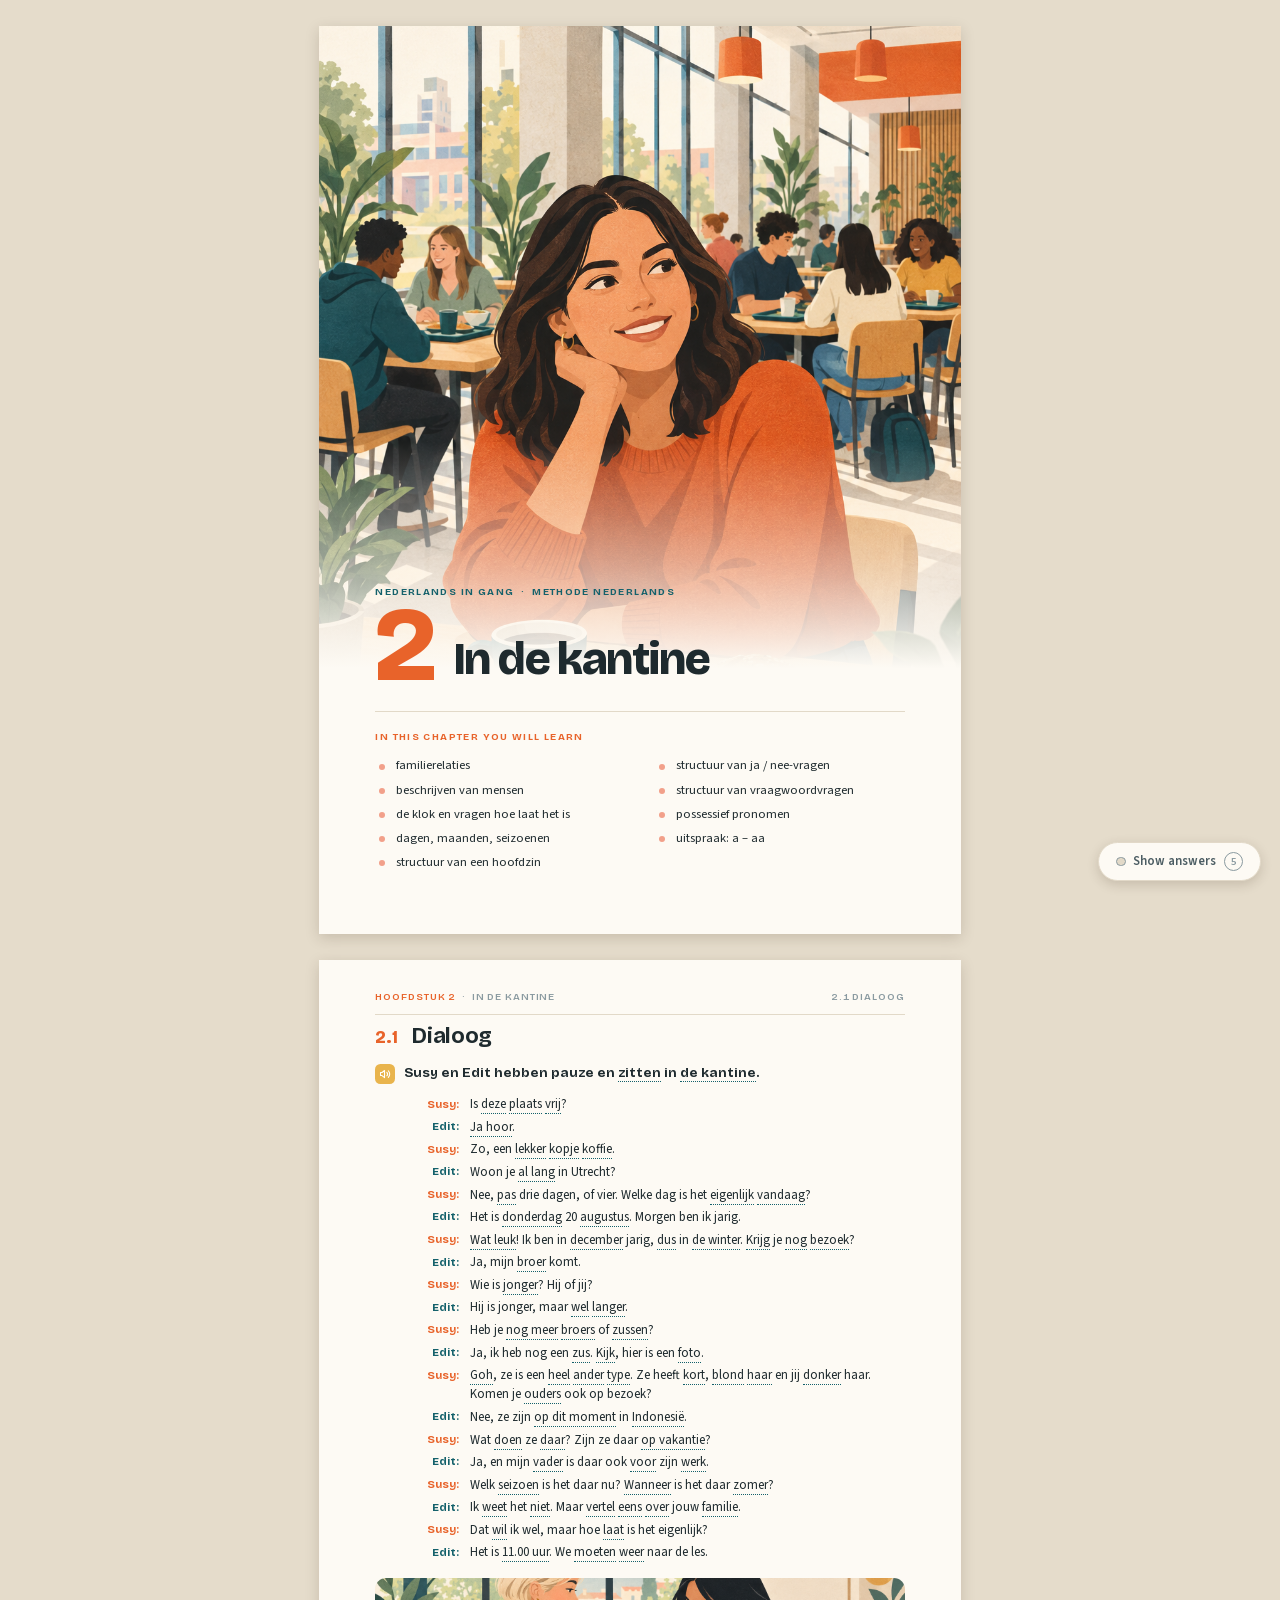
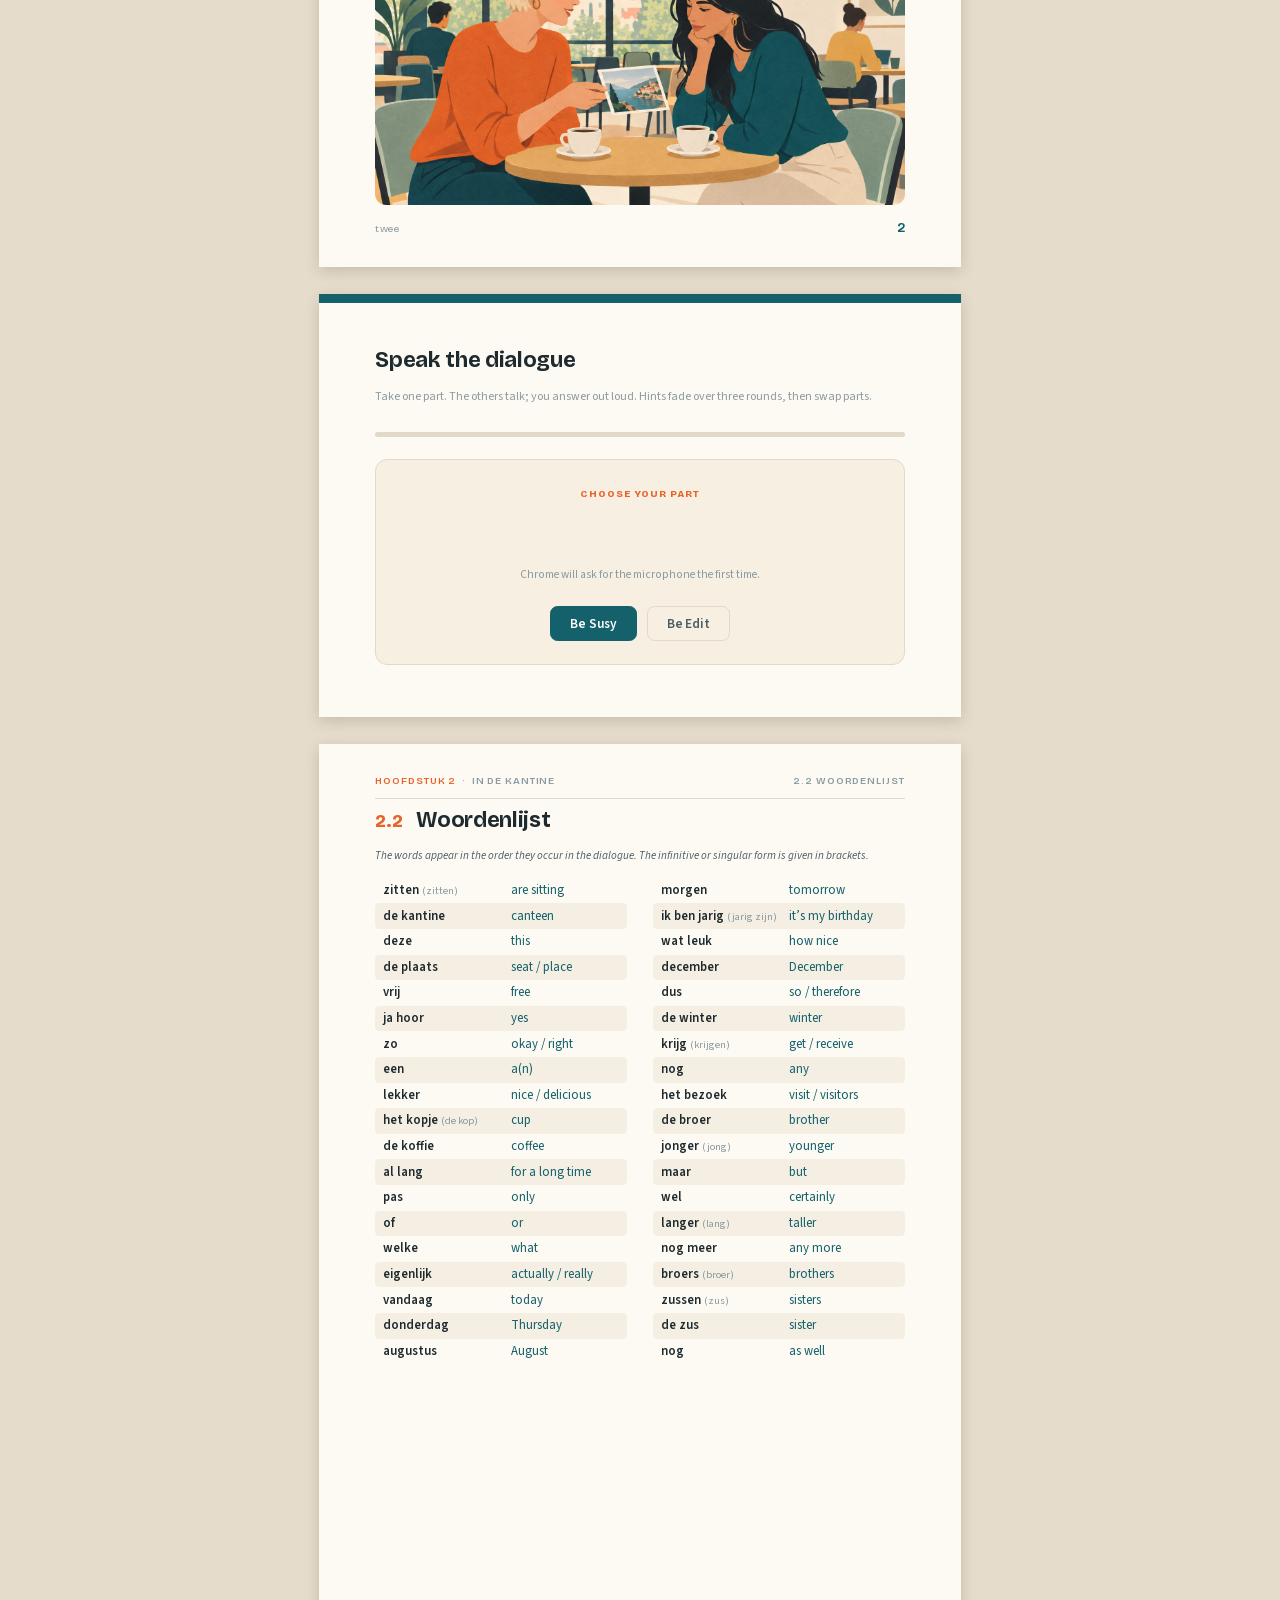
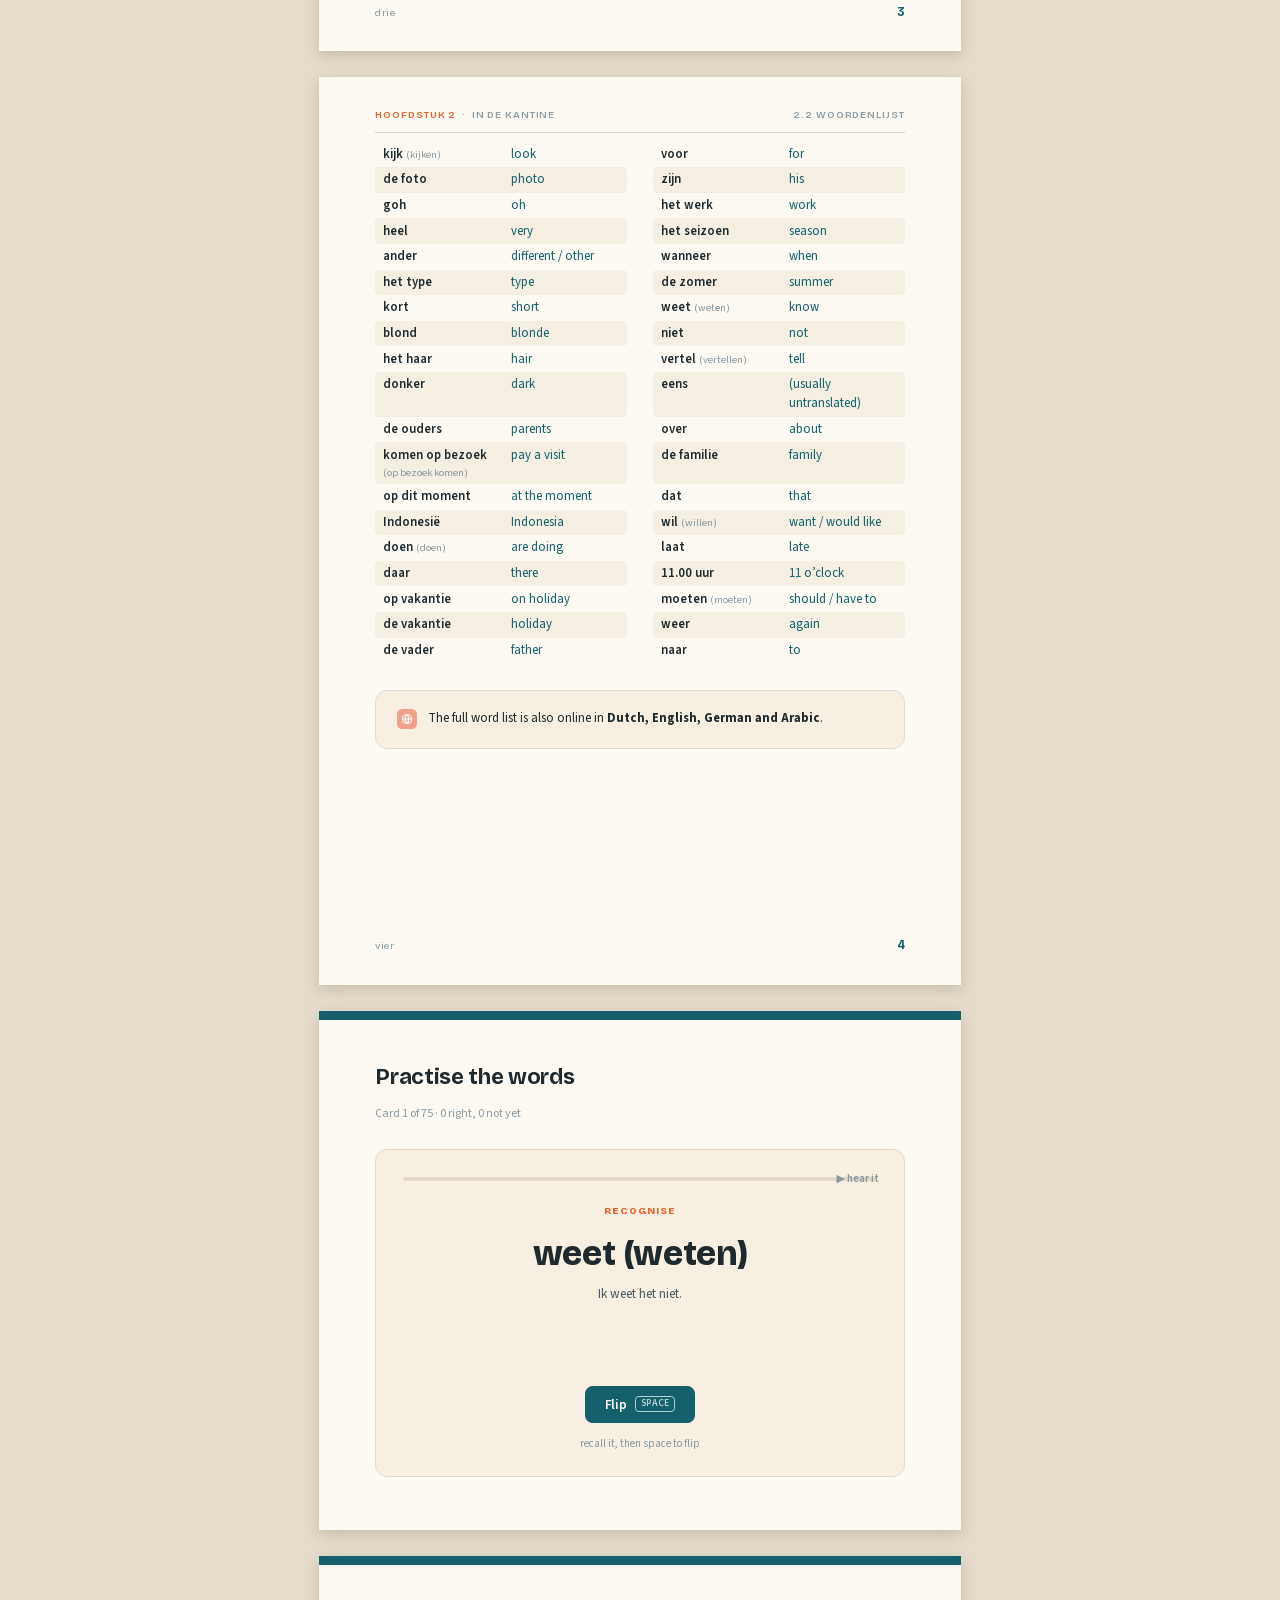
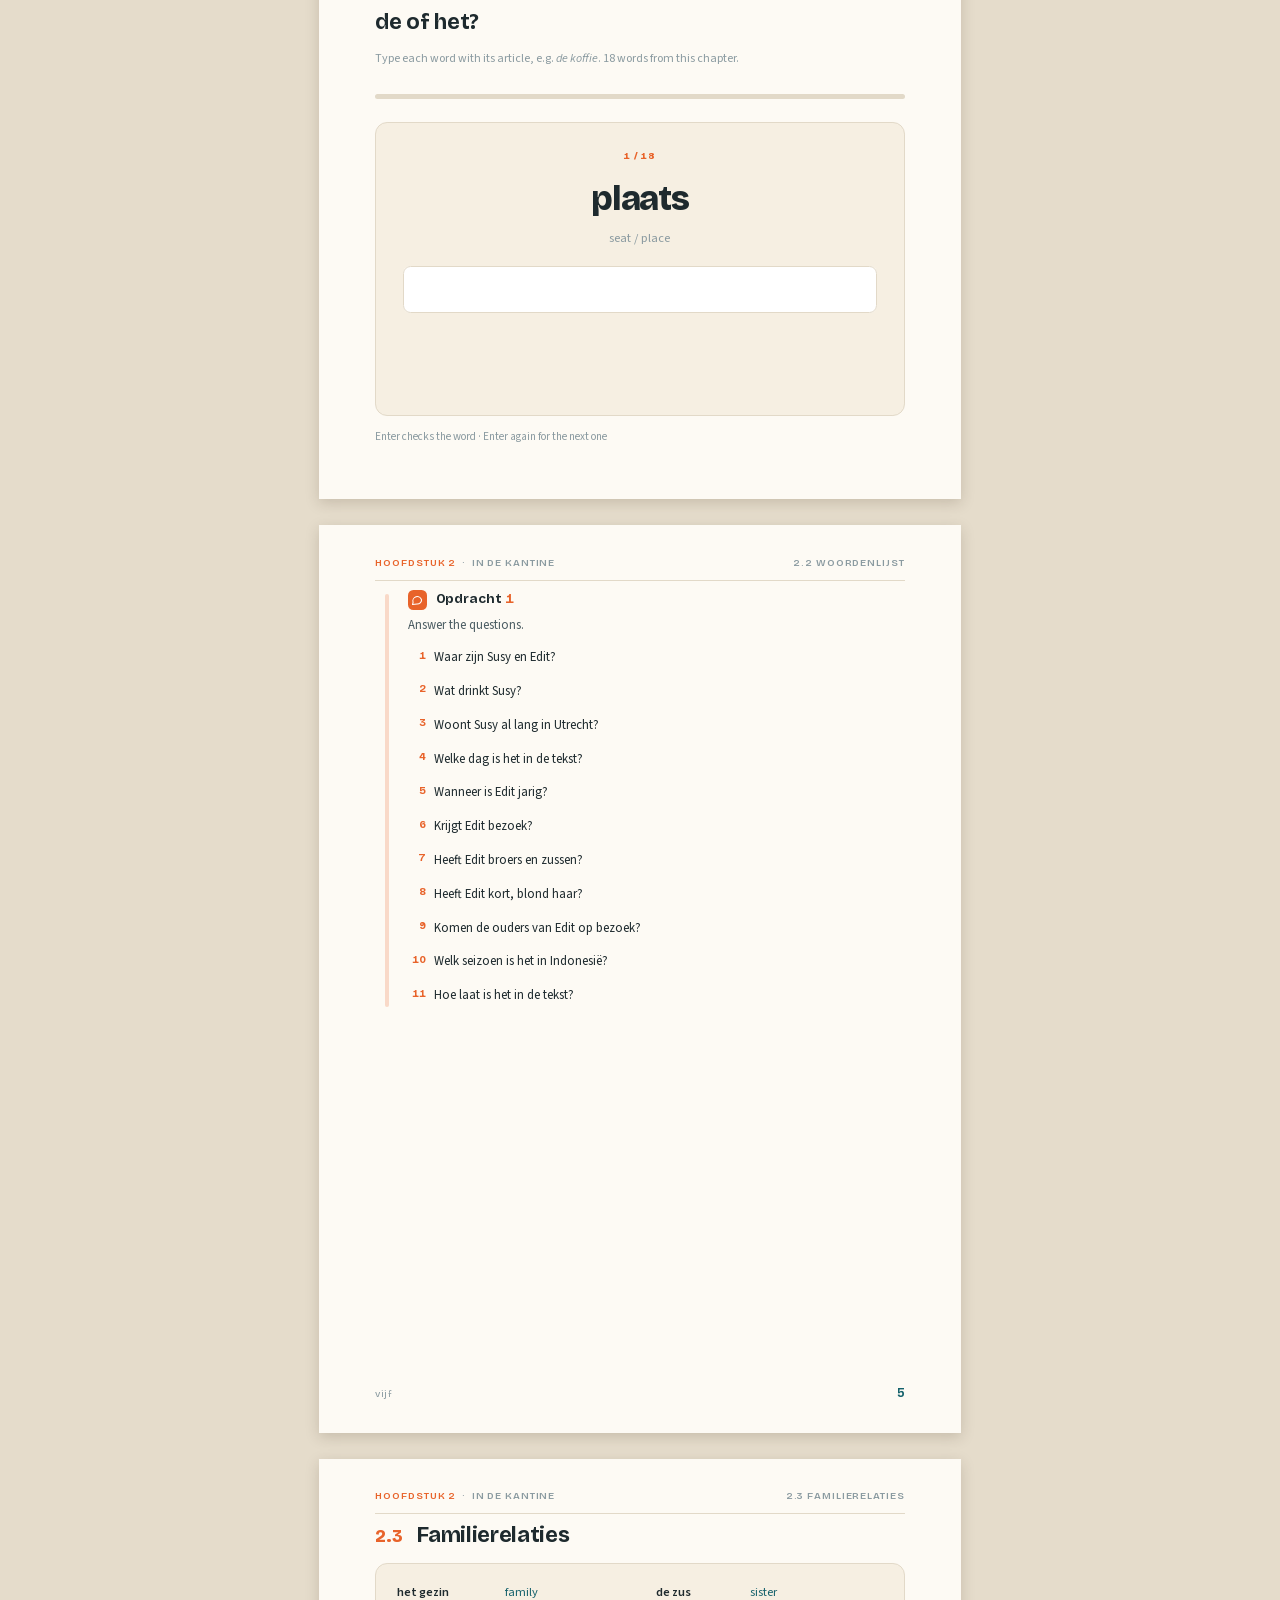
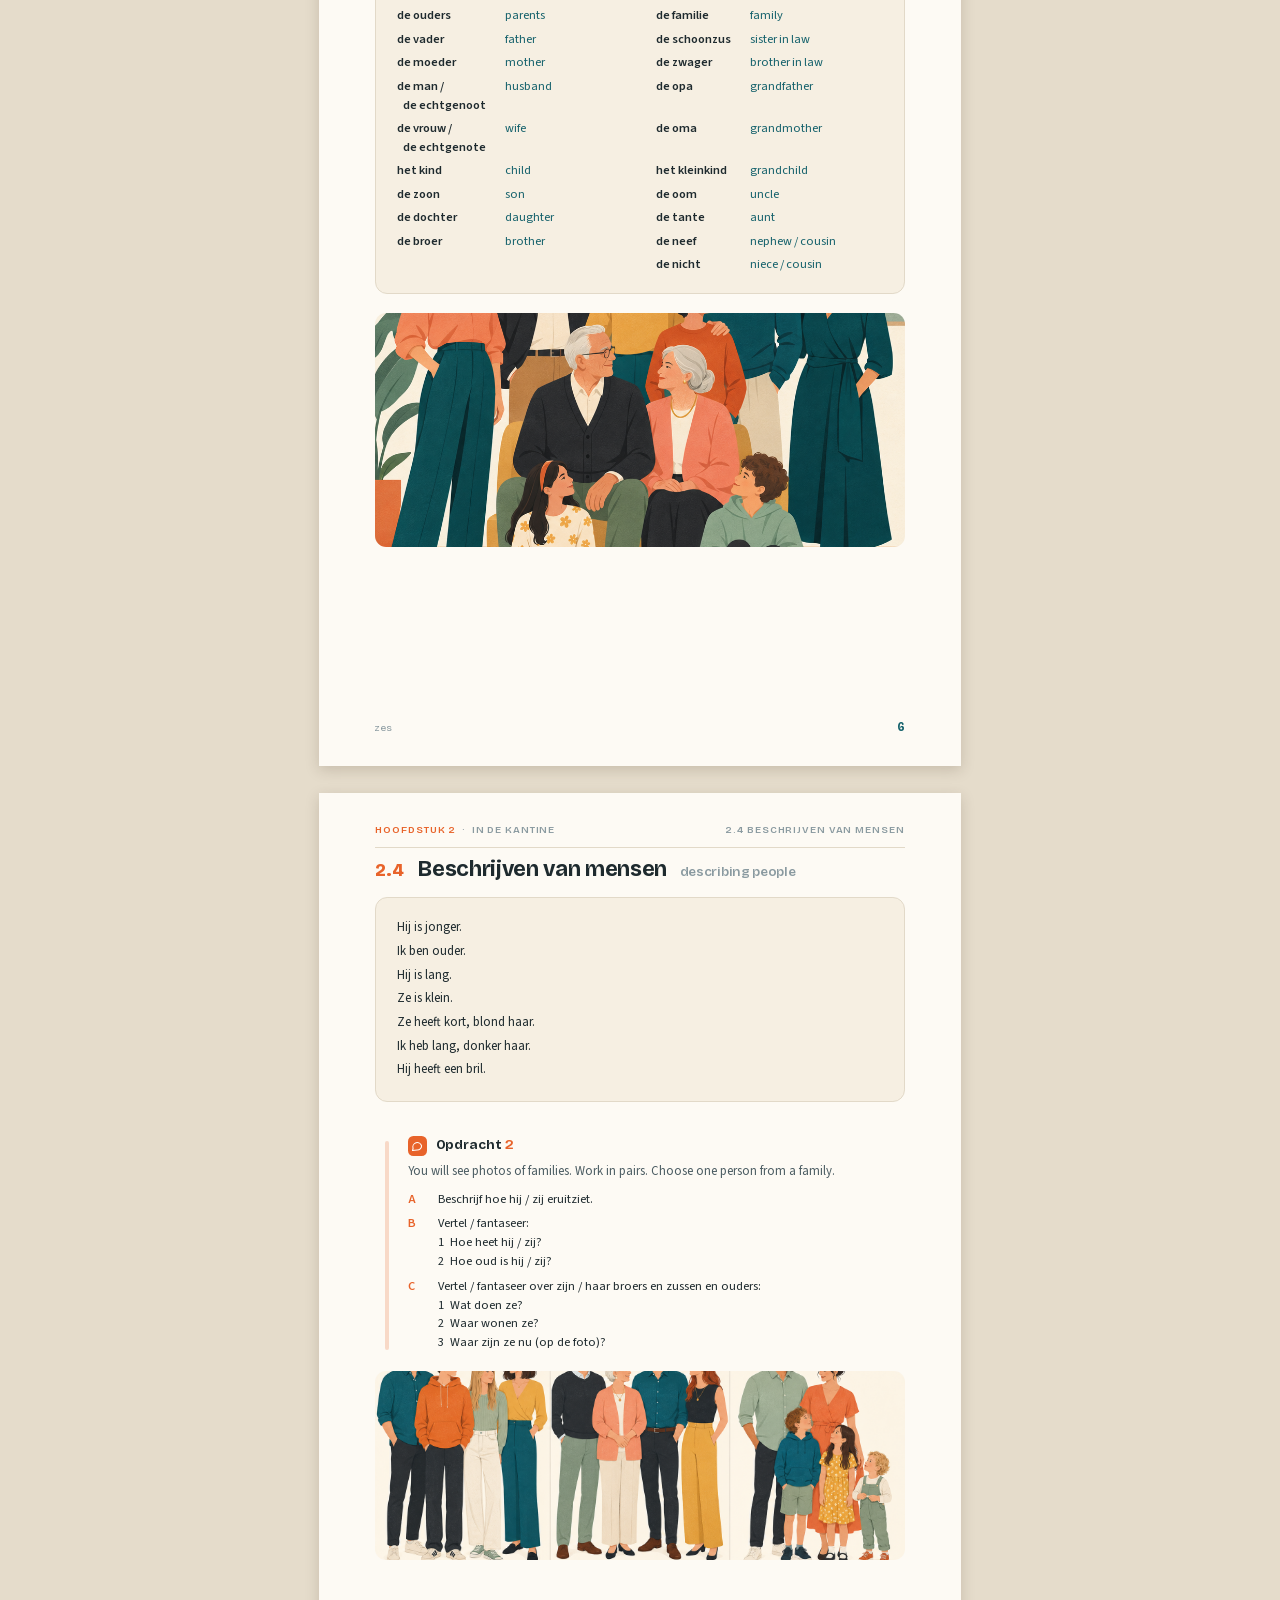
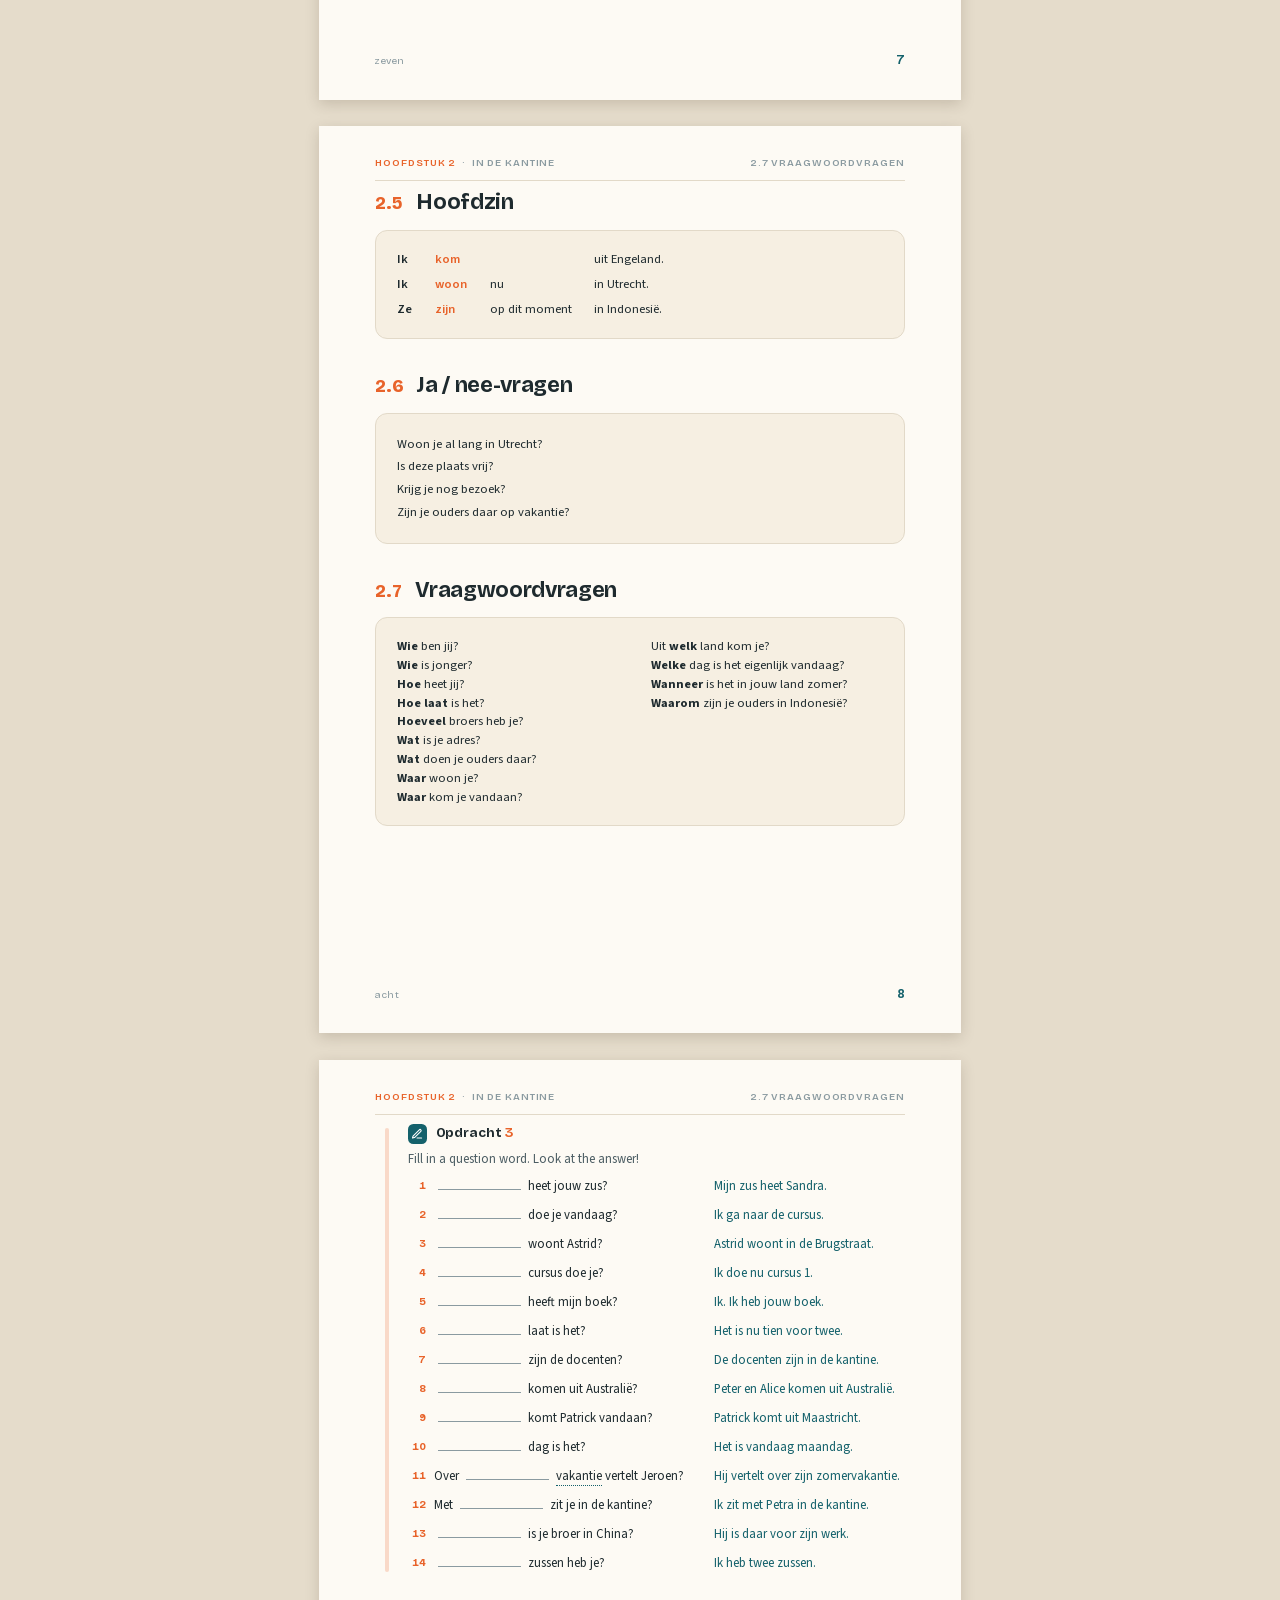
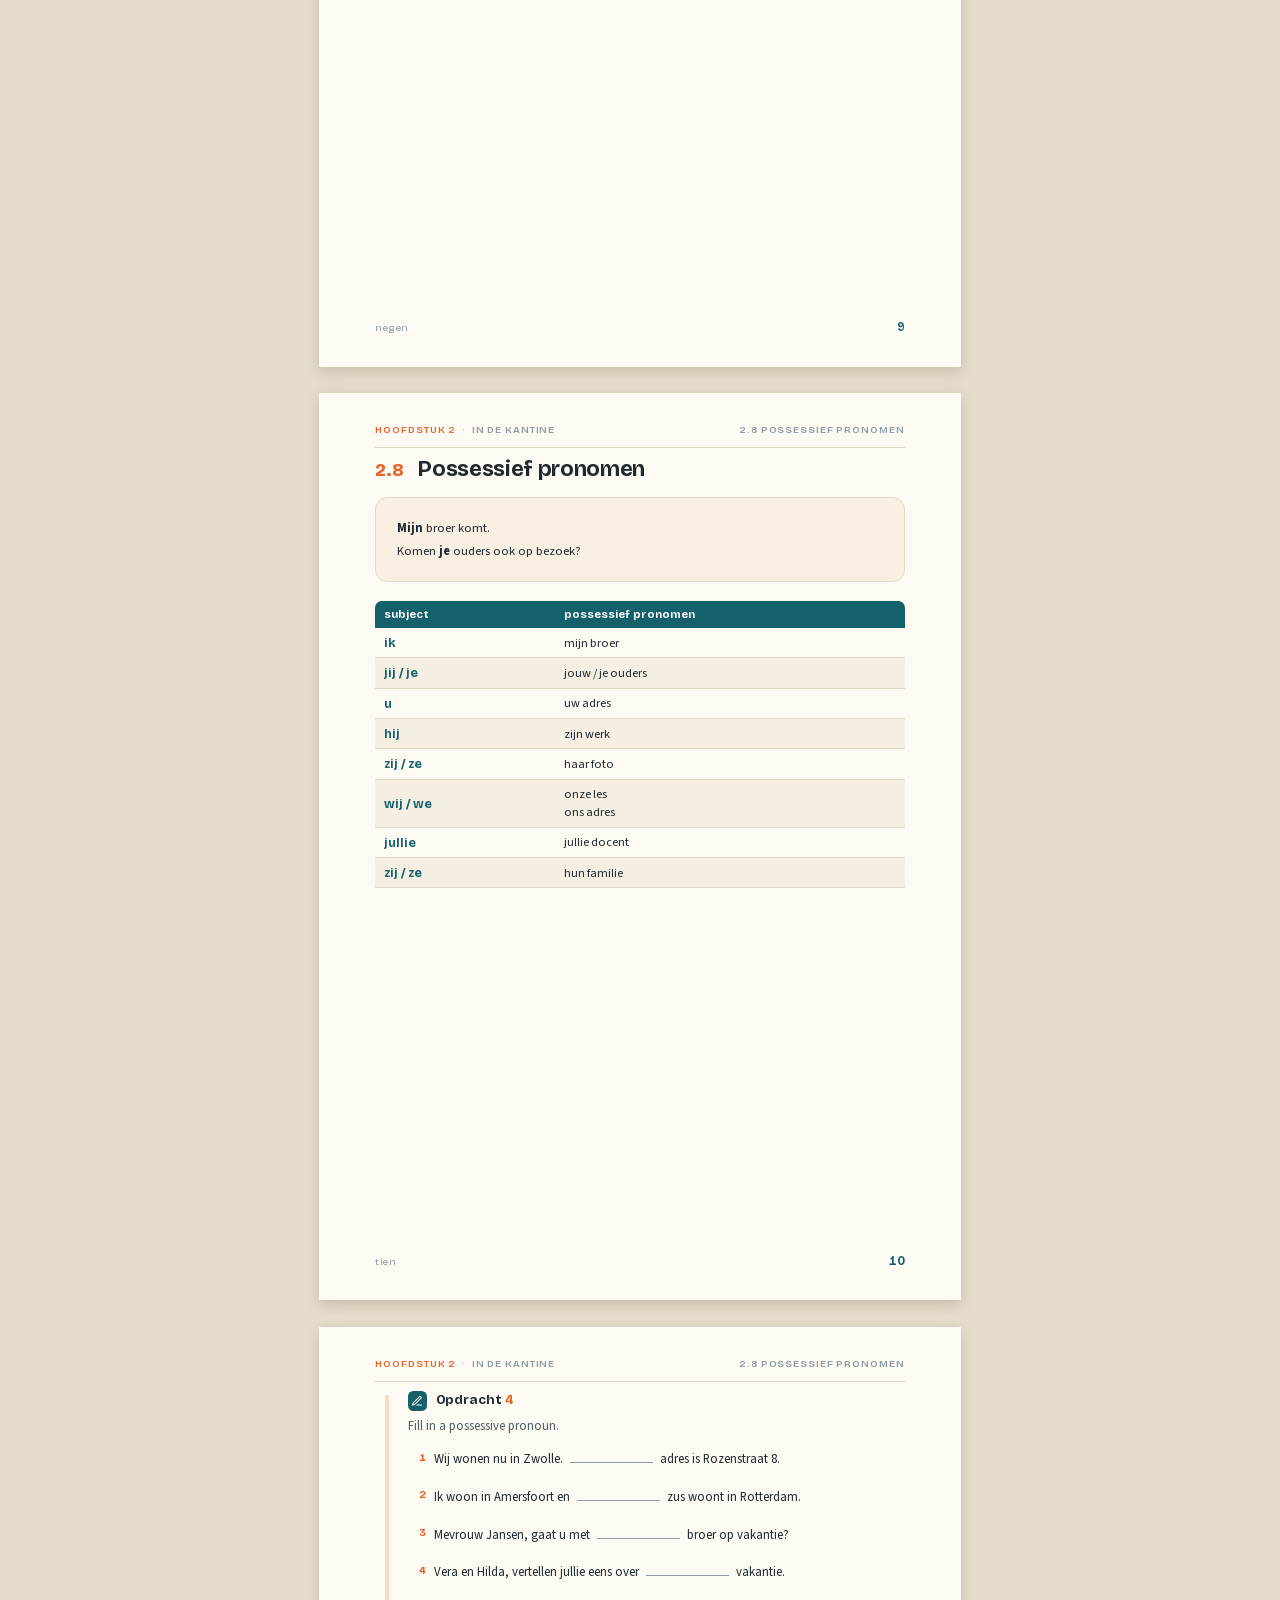
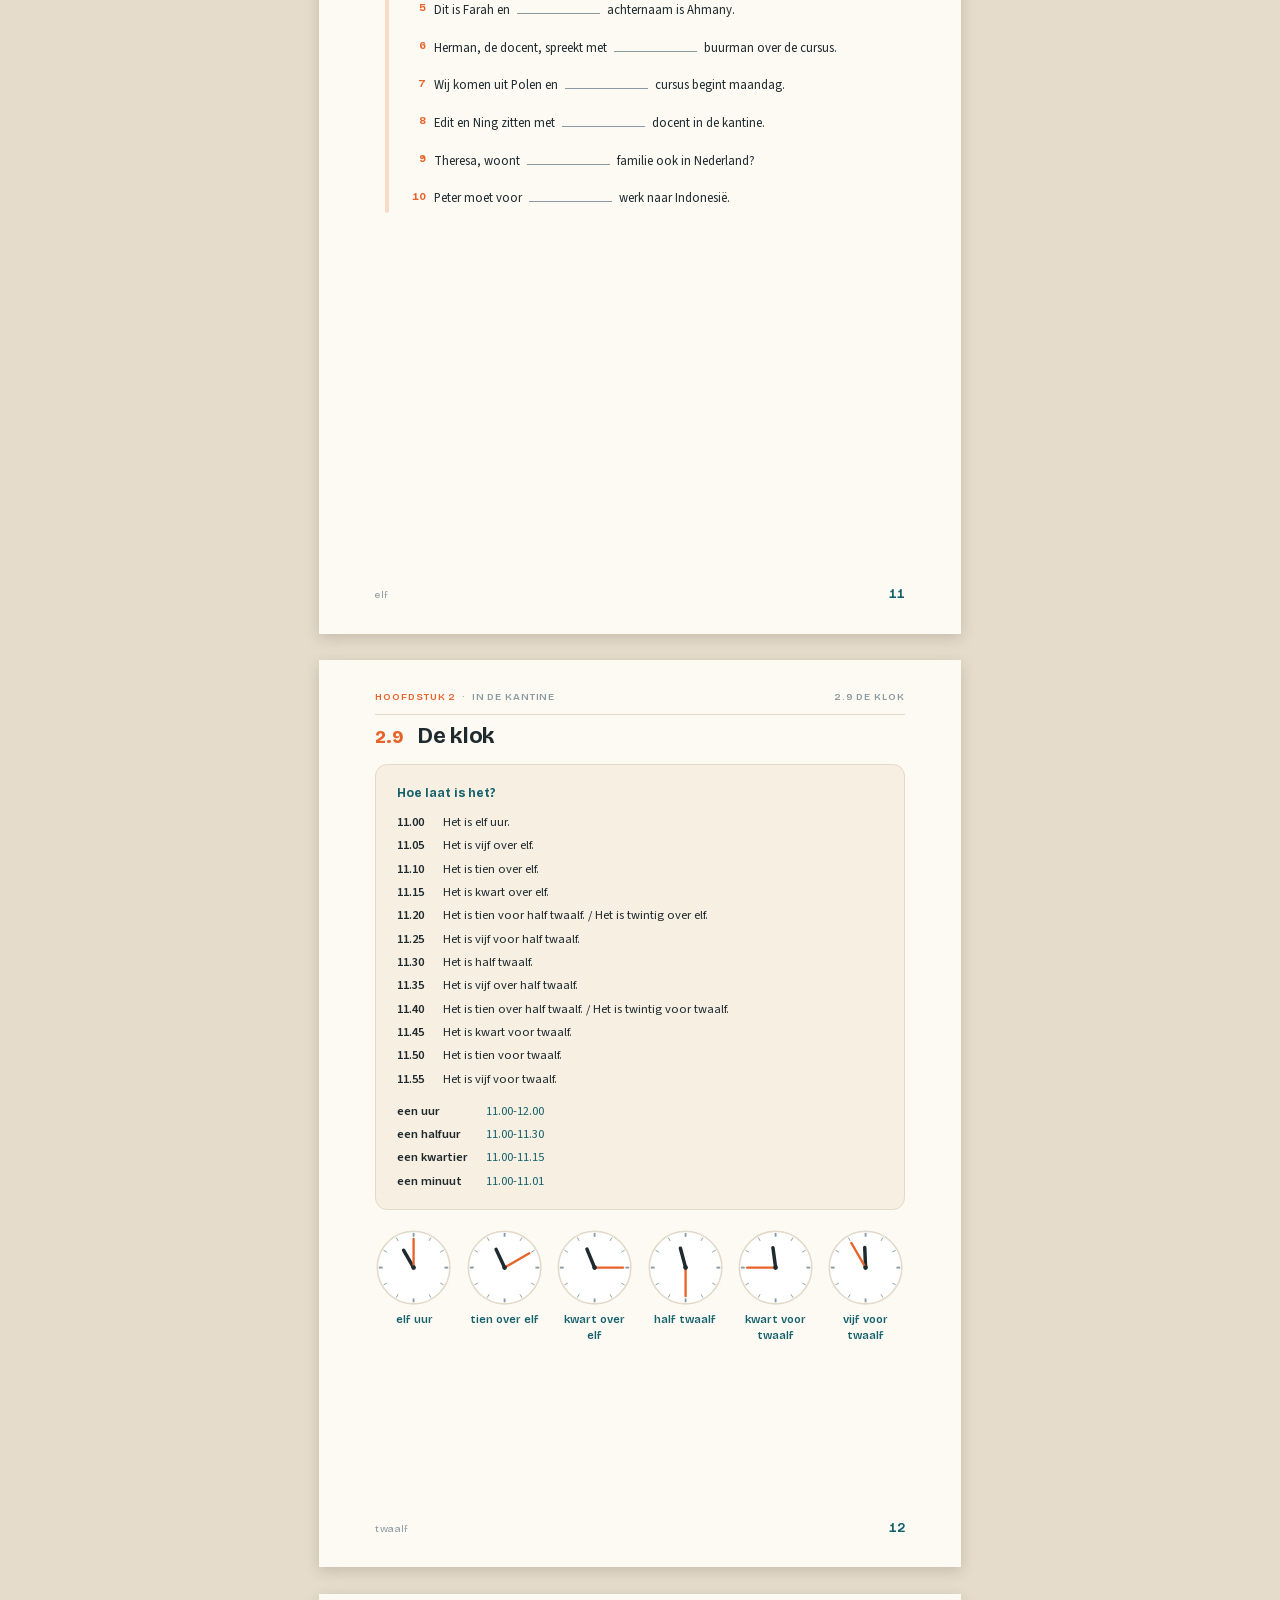
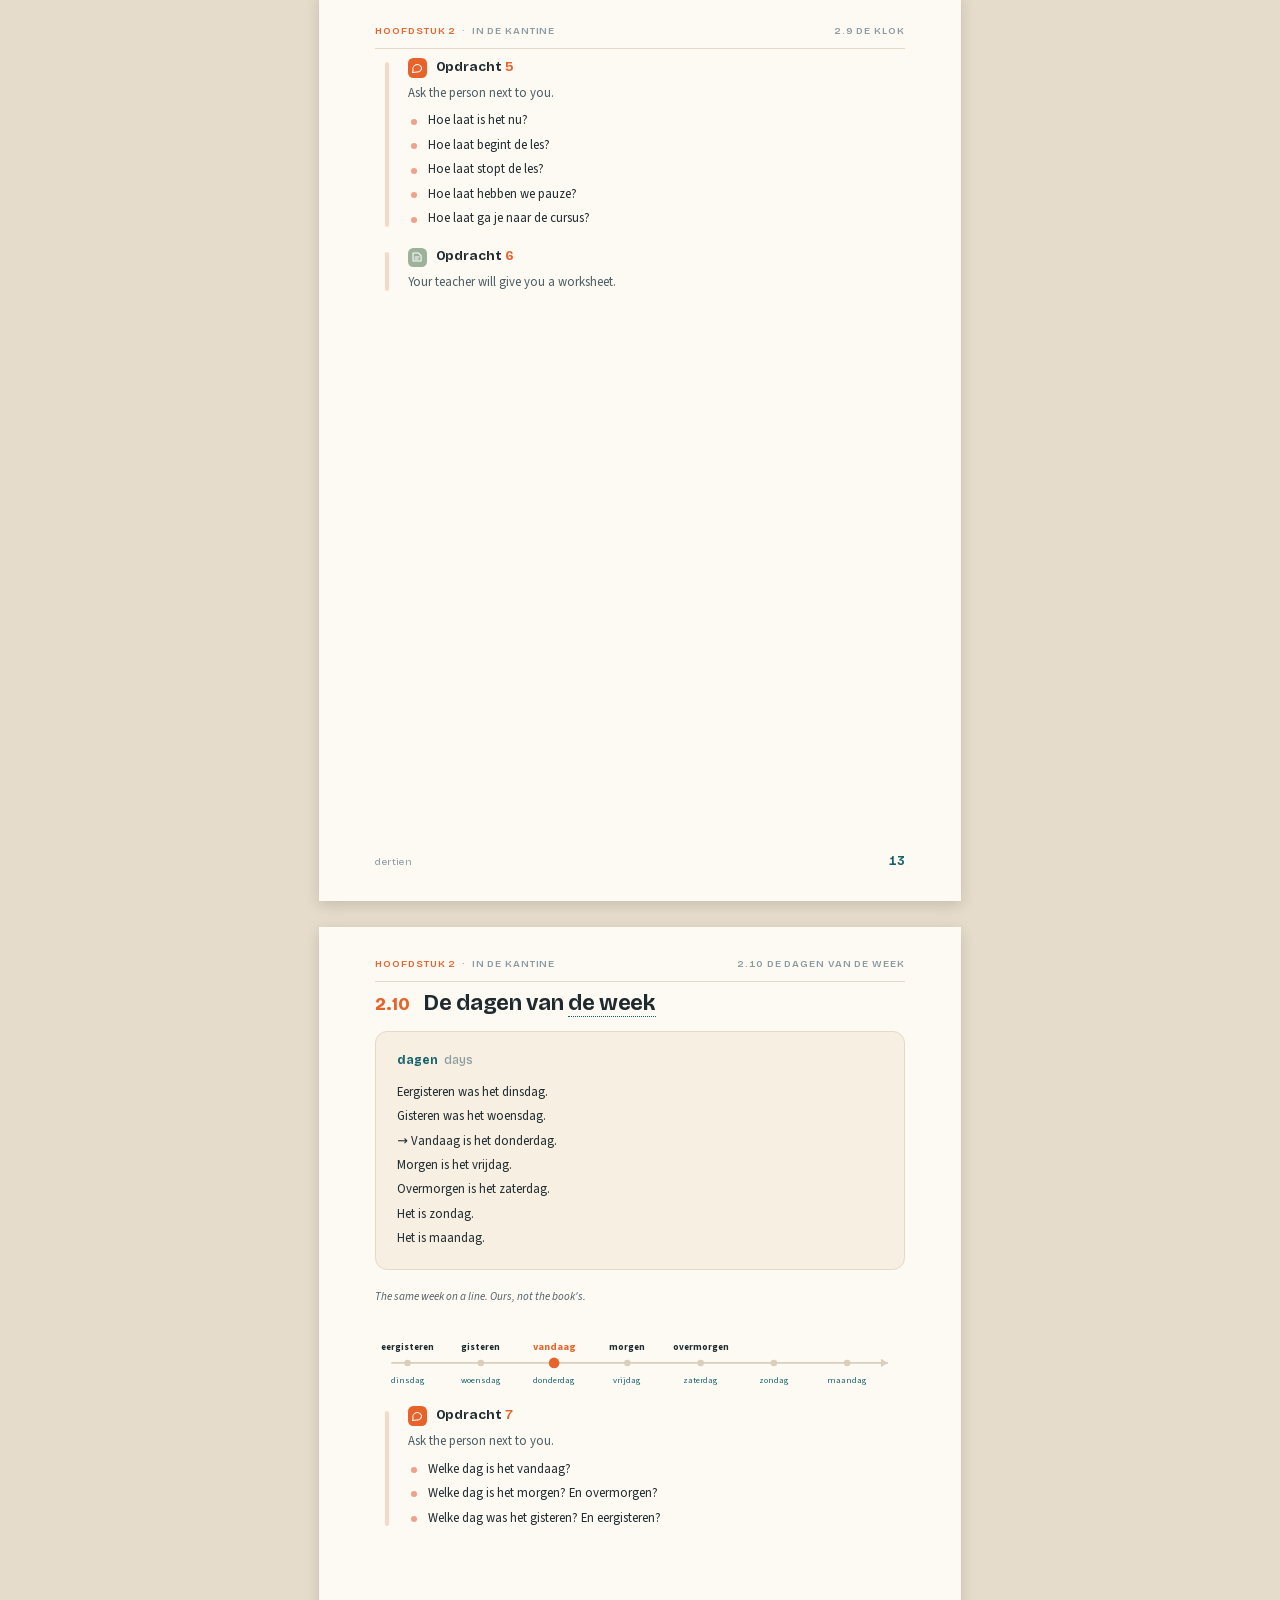
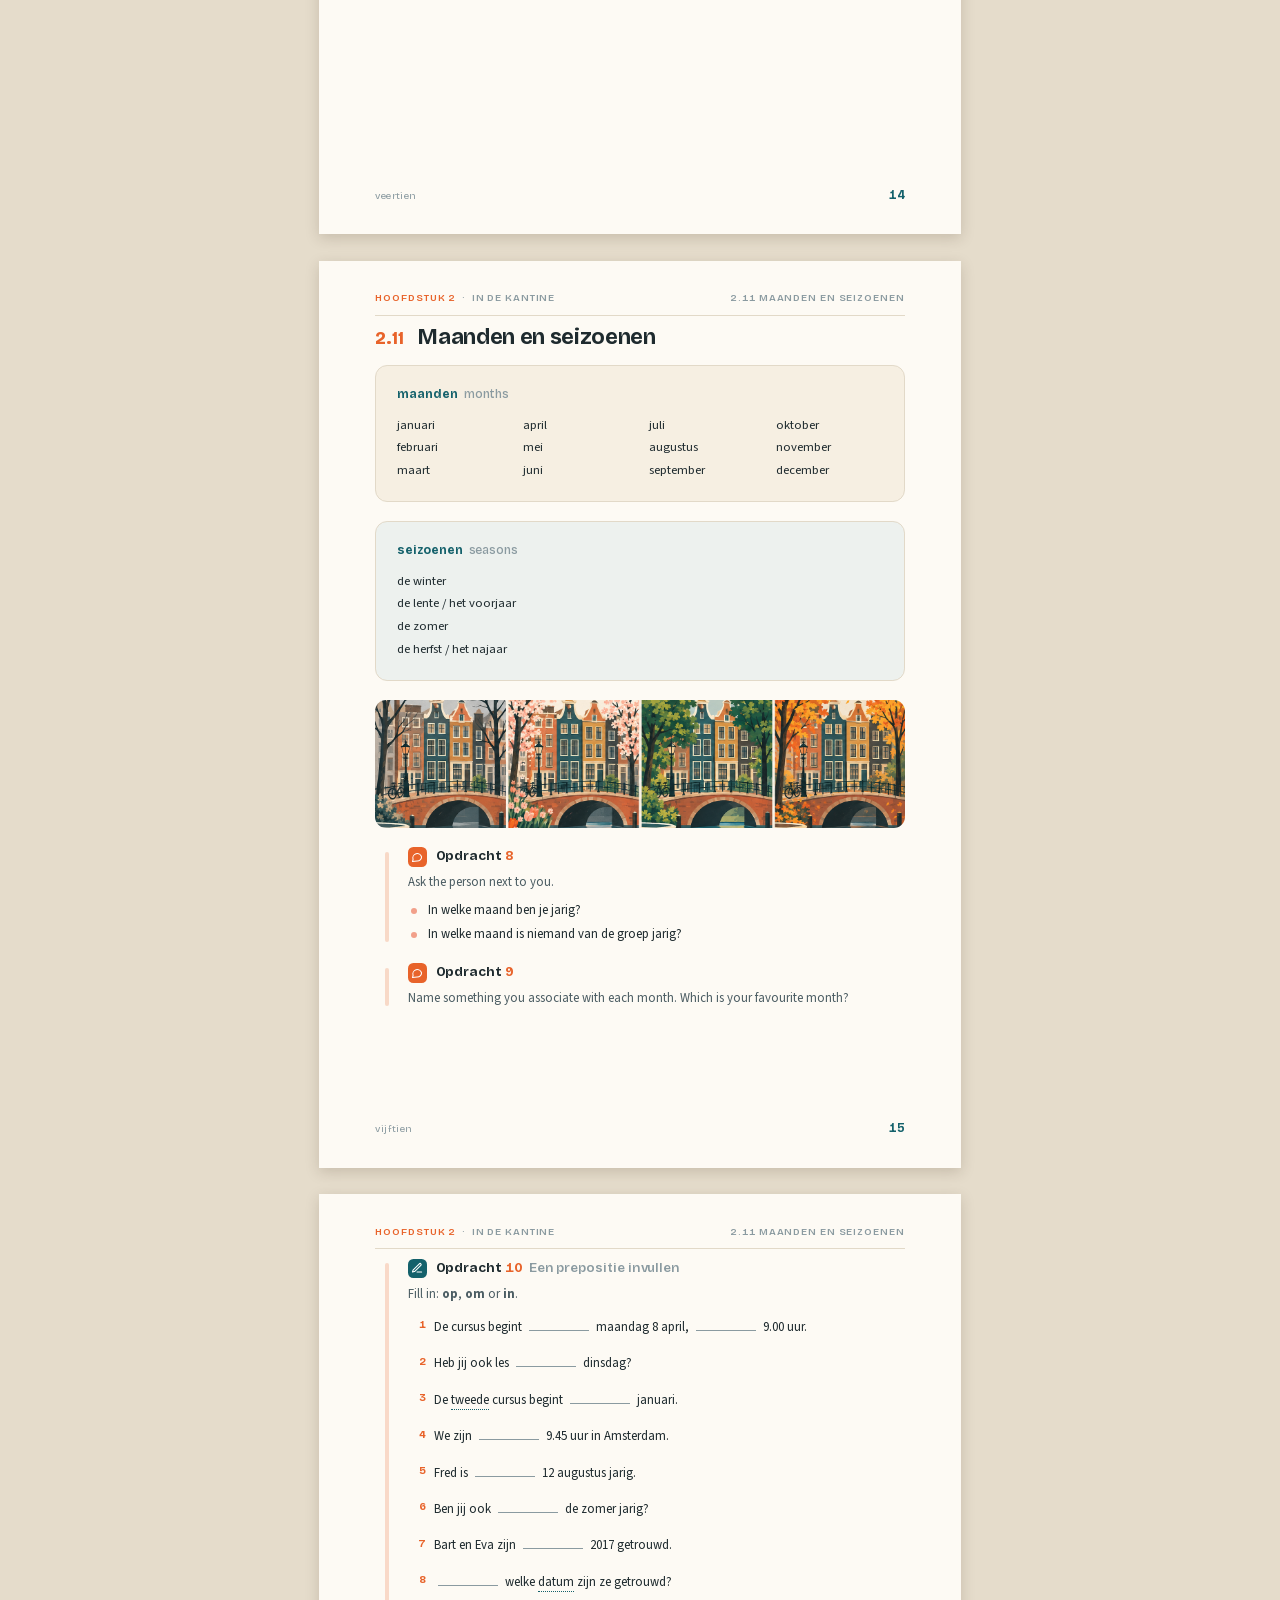
==== commit 5f344941: "Share the speak-the-dialogue drill and turn it on for chapters 1, 2 and 4 The drill moves from ch4's" ====
--- a/book/ch02-in-the-canteen/index.html
+++ b/book/ch02-in-the-canteen/index.html
@@ -202,4 +202,4 @@
     show(g);
   });
 })();
-</script><script type="application/json" id="nl-deck-data">[{"id":"nl2-word-zitten-zitten","kind":"word","front":"zitten (zitten)","back":"are sitting","dutch":"zitten","chapter":2,"sentence":null,"cloze":null,"blank":null,"audio_s":null,"meaning":null},{"id":"nl2-word-de-kantine","kind":"word","front":"de kantine","back":"canteen","dutch":"de kantine","chapter":2,"sentence":null,"cloze":null,"blank":null,"audio_s":null,"meaning":null},{"id":"nl2-word-deze","kind":"word","front":"deze","back":"this","dutch":"deze","chapter":2,"sentence":"Is deze plaats vrij?","cloze":"Is ______ plaats vrij?","blank":"deze","audio_s":"audio/cards/s-93c53d666b.mp3","meaning":"Is this seat free?"},{"id":"nl2-word-de-plaats","kind":"word","front":"de plaats","back":"seat / place","dutch":"de plaats","chapter":2,"sentence":"Is deze plaats vrij?","cloze":"Is deze ______ vrij?","blank":"plaats","audio_s":"audio/cards/s-93c53d666b.mp3","meaning":"Is this seat free?"},{"id":"nl2-word-vrij","kind":"word","front":"vrij","back":"free","dutch":"vrij","chapter":2,"sentence":"Is deze plaats vrij?","cloze":"Is deze plaats ______?","blank":"vrij","audio_s":"audio/cards/s-93c53d666b.mp3","meaning":"Is this seat free?"},{"id":"nl2-word-ja-hoor","kind":"word","front":"ja hoor","back":"yes","dutch":"ja hoor","chapter":2,"sentence":null,"cloze":null,"blank":null,"audio_s":null,"meaning":null},{"id":"nl2-word-zo","kind":"word","front":"zo","back":"okay / right","dutch":"zo","chapter":2,"sentence":"Zo, een lekker kopje koffie.","cloze":"______, een lekker kopje koffie.","blank":"Zo","audio_s":"audio/cards/s-413882511d.mp3","meaning":"There we go, a nice cup of coffee."},{"id":"nl2-word-een","kind":"word","front":"een","back":"a(n)","dutch":"een","chapter":2,"sentence":"Zo, een lekker kopje koffie.","cloze":"Zo, ______ lekker kopje koffie.","blank":"een","audio_s":"audio/cards/s-413882511d.mp3","meaning":"There we go, a nice cup of coffee."},{"id":"nl2-word-lekker","kind":"word","front":"lekker","back":"nice / delicious","dutch":"lekker","chapter":2,"sentence":"Zo, een lekker kopje koffie.","cloze":"Zo, een ______ kopje koffie.","blank":"lekker","audio_s":"audio/cards/s-413882511d.mp3","meaning":"There we go, a nice cup of coffee."},{"id":"nl2-word-het-kopje-de-kop","kind":"word","front":"het kopje (de kop)","back":"cup","dutch":"het kopje","chapter":2,"sentence":"Zo, een lekker kopje koffie.","cloze":"Zo, een lekker ______ koffie.","blank":"kopje","audio_s":"audio/cards/s-413882511d.mp3","meaning":"There we go, a nice cup of coffee."},{"id":"nl2-word-de-koffie","kind":"word","front":"de koffie","back":"coffee","dutch":"de koffie","chapter":2,"sentence":"Zo, een lekker kopje koffie.","cloze":"Zo, een lekker kopje ______.","blank":"koffie","audio_s":"audio/cards/s-413882511d.mp3","meaning":"There we go, a nice cup of coffee."},{"id":"nl2-word-al-lang","kind":"word","front":"al lang","back":"for a long time","dutch":"al lang","chapter":2,"sentence":"Woon je al lang in Utrecht?","cloze":"Woon je ______ in Utrecht?","blank":"al lang","audio_s":"audio/cards/s-657334c02b.mp3","meaning":"Have you been living in Utrecht long?"},{"id":"nl2-word-pas","kind":"word","front":"pas","back":"only","dutch":"pas","chapter":2,"sentence":"Nee, pas drie dagen, of vier.","cloze":"Nee, ______ drie dagen, of vier.","blank":"pas","audio_s":"audio/cards/s-4496028835.mp3","meaning":"No, only three days, or four."},{"id":"nl2-word-of","kind":"word","front":"of","back":"or","dutch":"of","chapter":2,"sentence":"Nee, pas drie dagen, of vier.","cloze":"Nee, pas drie dagen, ______ vier.","blank":"of","audio_s":"audio/cards/s-4496028835.mp3","meaning":"No, only three days, or four."},{"id":"nl2-word-welke","kind":"word","front":"welke","back":"what","dutch":"welke","chapter":2,"sentence":"Welke dag is het eigenlijk vandaag?","cloze":"______ dag is het eigenlijk vandaag?","blank":"Welke","audio_s":"audio/cards/s-e58a89ef30.mp3","meaning":"What day is it actually today?"},{"id":"nl2-word-eigenlijk","kind":"word","front":"eigenlijk","back":"actually / really","dutch":"eigenlijk","chapter":2,"sentence":"Welke dag is het eigenlijk vandaag?","cloze":"Welke dag is het ______ vandaag?","blank":"eigenlijk","audio_s":"audio/cards/s-e58a89ef30.mp3","meaning":"What day is it actually today?"},{"id":"nl2-word-vandaag","kind":"word","front":"vandaag","back":"today","dutch":"vandaag","chapter":2,"sentence":"Welke dag is het eigenlijk vandaag?","cloze":"Welke dag is het eigenlijk ______?","blank":"vandaag","audio_s":"audio/cards/s-e58a89ef30.mp3","meaning":"What day is it actually today?"},{"id":"nl2-word-donderdag","kind":"word","front":"donderdag","back":"Thursday","dutch":"donderdag","chapter":2,"sentence":"Het is donderdag 20 augustus.","cloze":"Het is ______ 20 augustus.","blank":"donderdag","audio_s":"audio/cards/s-dbdb9a96f1.mp3","meaning":"It is Thursday 20 August."},{"id":"nl2-word-augustus","kind":"word","front":"augustus","back":"August","dutch":"augustus","chapter":2,"sentence":"Het is donderdag 20 augustus.","cloze":"Het is donderdag 20 ______.","blank":"augustus","audio_s":"audio/cards/s-dbdb9a96f1.mp3","meaning":"It is Thursday 20 August."},{"id":"nl2-word-morgen","kind":"word","front":"morgen","back":"tomorrow","dutch":"morgen","chapter":2,"sentence":"Morgen ben ik jarig.","cloze":"______ ben ik jarig.","blank":"Morgen","audio_s":"audio/cards/s-d1190cdda4.mp3","meaning":"Tomorrow is my birthday."},{"id":"nl2-word-ik-ben-jarig-jarig-zijn","kind":"word","front":"ik ben jarig (jarig zijn)","back":"it’s my birthday","dutch":"ik ben jarig","chapter":2,"sentence":null,"cloze":null,"blank":null,"audio_s":null,"meaning":null},{"id":"nl2-word-wat-leuk","kind":"word","front":"wat leuk","back":"how nice","dutch":"wat leuk","chapter":2,"sentence":null,"cloze":null,"blank":null,"audio_s":null,"meaning":null},{"id":"nl2-word-december","kind":"word","front":"december","back":"December","dutch":"december","chapter":2,"sentence":"Ik ben in december jarig, dus in de winter.","cloze":"Ik ben in ______ jarig, dus in de winter.","blank":"december","audio_s":"audio/cards/s-6a1dae337e.mp3","meaning":"My birthday is in December, so in winter."},{"id":"nl2-word-dus","kind":"word","front":"dus","back":"so / therefore","dutch":"dus","chapter":2,"sentence":"Ik ben in december jarig, dus in de winter.","cloze":"Ik ben in december jarig, ______ in de winter.","blank":"dus","audio_s":"audio/cards/s-6a1dae337e.mp3","meaning":"My birthday is in December, so in winter."},{"id":"nl2-word-de-winter","kind":"word","front":"de winter","back":"winter","dutch":"de winter","chapter":2,"sentence":"Ik ben in december jarig, dus in de winter.","cloze":"Ik ben in december jarig, dus in ______.","blank":"de winter","audio_s":"audio/cards/s-6a1dae337e.mp3","meaning":"My birthday is in December, so in winter."},{"id":"nl2-word-krijg-krijgen","kind":"word","front":"krijg (krijgen)","back":"get / receive","dutch":"krijg","chapter":2,"sentence":"Krijg je nog bezoek?","cloze":"______ je nog bezoek?","blank":"Krijg","audio_s":"audio/cards/s-9921d237a1.mp3","meaning":"Are you having any visitors?"},{"id":"nl2-word-nog","kind":"word","front":"nog","back":"any / as well","dutch":"nog","chapter":2,"sentence":"Krijg je nog bezoek?","cloze":"Krijg je ______ bezoek?","blank":"nog","audio_s":"audio/cards/s-9921d237a1.mp3","meaning":"Are you having any visitors?"},{"id":"nl2-word-het-bezoek","kind":"word","front":"het bezoek","back":"visit / visitors","dutch":"het bezoek","chapter":2,"sentence":"Krijg je nog bezoek?","cloze":"Krijg je nog ______?","blank":"bezoek","audio_s":"audio/cards/s-9921d237a1.mp3","meaning":"Are you having any visitors?"},{"id":"nl2-word-de-broer","kind":"word","front":"de broer","back":"brother","dutch":"de broer","chapter":2,"sentence":"Ja, mijn broer komt.","cloze":"Ja, mijn ______ komt.","blank":"broer","audio_s":"audio/cards/s-905e0f86dc.mp3","meaning":"Yes, my brother is coming."},{"id":"nl2-word-jonger-jong","kind":"word","front":"jonger (jong)","back":"younger","dutch":"jonger","chapter":2,"sentence":"Wie is jonger?","cloze":"Wie is ______?","blank":"jonger","audio_s":"audio/cards/s-124f42e665.mp3","meaning":"Who is younger?"},{"id":"nl2-word-maar","kind":"word","front":"maar","back":"but","dutch":"maar","chapter":2,"sentence":"Hij is jonger, maar wel langer.","cloze":"Hij is jonger, ______ wel langer.","blank":"maar","audio_s":"audio/cards/s-544a00dbb7.mp3","meaning":"He is younger, but taller."},{"id":"nl2-word-wel","kind":"word","front":"wel","back":"certainly","dutch":"wel","chapter":2,"sentence":"Hij is jonger, maar wel langer.","cloze":"Hij is jonger, maar ______ langer.","blank":"wel","audio_s":"audio/cards/s-544a00dbb7.mp3","meaning":"He is younger, but taller."},{"id":"nl2-word-langer-lang","kind":"word","front":"langer (lang)","back":"taller","dutch":"langer","chapter":2,"sentence":"Hij is jonger, maar wel langer.","cloze":"Hij is jonger, maar wel ______.","blank":"langer","audio_s":"audio/cards/s-544a00dbb7.mp3","meaning":"He is younger, but taller."},{"id":"nl2-word-nog-meer","kind":"word","front":"nog meer","back":"any more","dutch":"nog meer","chapter":2,"sentence":"Heb je nog meer broers of zussen?","cloze":"Heb je ______ broers of zussen?","blank":"nog meer","audio_s":"audio/cards/s-601e167cdd.mp3","meaning":"Do you have any more brothers or sisters?"},{"id":"nl2-word-broers-broer","kind":"word","front":"broers (broer)","back":"brothers","dutch":"broers","chapter":2,"sentence":"Heb je nog meer broers of zussen?","cloze":"Heb je nog meer ______ of zussen?","blank":"broers","audio_s":"audio/cards/s-601e167cdd.mp3","meaning":"Do you have any more brothers or sisters?"},{"id":"nl2-word-zussen-zus","kind":"word","front":"zussen (zus)","back":"sisters","dutch":"zussen","chapter":2,"sentence":"Heb je nog meer broers of zussen?","cloze":"Heb je nog meer broers of ______?","blank":"zussen","audio_s":"audio/cards/s-601e167cdd.mp3","meaning":"Do you have any more brothers or sisters?"},{"id":"nl2-word-de-zus","kind":"word","front":"de zus","back":"sister","dutch":"de zus","chapter":2,"sentence":"Ja, ik heb nog een zus.","cloze":"Ja, ik heb nog een ______.","blank":"zus","audio_s":"audio/cards/s-0270684640.mp3","meaning":"Yes, I have one more sister."},{"id":"nl2-word-kijk-kijken","kind":"word","front":"kijk (kijken)","back":"look","dutch":"kijk","chapter":2,"sentence":"Kijk, hier is een foto.","cloze":"______, hier is een foto.","blank":"Kijk","audio_s":"audio/cards/s-6721551ed1.mp3","meaning":"Look, here is a photo."},{"id":"nl2-word-de-foto","kind":"word","front":"de foto","back":"photo","dutch":"de foto","chapter":2,"sentence":"Kijk, hier is een foto.","cloze":"Kijk, hier is een ______.","blank":"foto","audio_s":"audio/cards/s-6721551ed1.mp3","meaning":"Look, here is a photo."},{"id":"nl2-word-goh","kind":"word","front":"goh","back":"oh","dutch":"goh","chapter":2,"sentence":"Goh, ze is een heel ander type.","cloze":"______, ze is een heel ander type.","blank":"Goh","audio_s":"audio/cards/s-a9b6b4d831.mp3","meaning":"Goodness, she is a completely different type."},{"id":"nl2-word-heel","kind":"word","front":"heel","back":"very","dutch":"heel","chapter":2,"sentence":"Goh, ze is een heel ander type.","cloze":"Goh, ze is een ______ ander type.","blank":"heel","audio_s":"audio/cards/s-a9b6b4d831.mp3","meaning":"Goodness, she is a completely different type."},{"id":"nl2-word-ander","kind":"word","front":"ander","back":"different / other","dutch":"ander","chapter":2,"sentence":"Goh, ze is een heel ander type.","cloze":"Goh, ze is een heel ______ type.","blank":"ander","audio_s":"audio/cards/s-a9b6b4d831.mp3","meaning":"Goodness, she is a completely different type."},{"id":"nl2-word-het-type","kind":"word","front":"het type","back":"type","dutch":"het type","chapter":2,"sentence":"Goh, ze is een heel ander type.","cloze":"Goh, ze is een heel ander ______.","blank":"type","audio_s":"audio/cards/s-a9b6b4d831.mp3","meaning":"Goodness, she is a completely different type."},{"id":"nl2-word-kort","kind":"word","front":"kort","back":"short","dutch":"kort","chapter":2,"sentence":"Ze heeft kort, blond haar en jij donker haar.","cloze":"Ze heeft ______, blond haar en jij donker haar.","blank":"kort","audio_s":"audio/cards/s-4abf25a50b.mp3","meaning":"She has short, blond hair and you have dark hair."},{"id":"nl2-word-blond","kind":"word","front":"blond","back":"blonde","dutch":"blond","chapter":2,"sentence":"Ze heeft kort, blond haar en jij donker haar.","cloze":"Ze heeft kort, ______ haar en jij donker haar.","blank":"blond","audio_s":"audio/cards/s-4abf25a50b.mp3","meaning":"She has short, blond hair and you have dark hair."},{"id":"nl2-word-het-haar","kind":"word","front":"het haar","back":"hair","dutch":"het haar","chapter":2,"sentence":"Ze heeft kort, blond haar en jij donker haar.","cloze":"Ze heeft kort, blond ______ en jij donker haar.","blank":"haar","audio_s":"audio/cards/s-4abf25a50b.mp3","meaning":"She has short, blond hair and you have dark hair."},{"id":"nl2-word-donker","kind":"word","front":"donker","back":"dark","dutch":"donker","chapter":2,"sentence":"Ze heeft kort, blond haar en jij donker haar.","cloze":"Ze heeft kort, blond haar en jij ______ haar.","blank":"donker","audio_s":"audio/cards/s-4abf25a50b.mp3","meaning":"She has short, blond hair and you have dark hair."},{"id":"nl2-word-de-ouders","kind":"word","front":"de ouders","back":"parents","dutch":"de ouders","chapter":2,"sentence":"Komen je ouders ook op bezoek?","cloze":"Komen je ______ ook op bezoek?","blank":"ouders","audio_s":"audio/cards/s-7567d104aa.mp3","meaning":"Are your parents coming to visit too?"},{"id":"nl2-word-komen-op-bezoek-op-bezoek-komen","kind":"word","front":"komen op bezoek (op bezoek komen)","back":"pay a visit","dutch":"komen op bezoek","chapter":2,"sentence":null,"cloze":null,"blank":null,"audio_s":null,"meaning":null},{"id":"nl2-word-op-dit-moment","kind":"word","front":"op dit moment","back":"at the moment","dutch":"op dit moment","chapter":2,"sentence":"Nee, ze zijn op dit moment in Indonesië.","cloze":"Nee, ze zijn ______ in Indonesië.","blank":"op dit moment","audio_s":"audio/cards/s-f42ffe4163.mp3","meaning":"No, they are in Indonesia at the moment."},{"id":"nl2-word-indonesie","kind":"word","front":"Indonesië","back":"Indonesia","dutch":"Indonesië","chapter":2,"sentence":"Nee, ze zijn op dit moment in Indonesië.","cloze":"Nee, ze zijn op dit moment in ______.","blank":"Indonesië","audio_s":"audio/cards/s-f42ffe4163.mp3","meaning":"No, they are in Indonesia at the moment."},{"id":"nl2-word-doen-doen","kind":"word","front":"doen (doen)","back":"are doing","dutch":"doen","chapter":2,"sentence":"Wat doen ze daar?","cloze":"Wat ______ ze daar?","blank":"doen","audio_s":"audio/cards/s-280a84d51a.mp3","meaning":"What are they doing there?"},{"id":"nl2-word-daar","kind":"word","front":"daar","back":"there","dutch":"daar","chapter":2,"sentence":"Wat doen ze daar?","cloze":"Wat doen ze ______?","blank":"daar","audio_s":"audio/cards/s-280a84d51a.mp3","meaning":"What are they doing there?"},{"id":"nl2-word-op-vakantie","kind":"word","front":"op vakantie","back":"on holiday","dutch":"op vakantie","chapter":2,"sentence":"Zijn ze daar op vakantie?","cloze":"Zijn ze daar ______?","blank":"op vakantie","audio_s":"audio/cards/s-7b75965300.mp3","meaning":"Are they on holiday there?"},{"id":"nl2-word-de-vakantie","kind":"word","front":"de vakantie","back":"holiday","dutch":"de vakantie","chapter":2,"sentence":"Zijn ze daar op vakantie?","cloze":"Zijn ze daar op ______?","blank":"vakantie","audio_s":"audio/cards/s-7b75965300.mp3","meaning":"Are they on holiday there?"},{"id":"nl2-word-de-vader","kind":"word","front":"de vader","back":"father","dutch":"de vader","chapter":2,"sentence":"Ja, en mijn vader is daar ook voor zijn werk.","cloze":"Ja, en mijn ______ is daar ook voor zijn werk.","blank":"vader","audio_s":"audio/cards/s-fd9a72a385.mp3","meaning":"Yes, and my father is there for his work as well."},{"id":"nl2-word-voor","kind":"word","front":"voor","back":"for","dutch":"voor","chapter":2,"sentence":"Ja, en mijn vader is daar ook voor zijn werk.","cloze":"Ja, en mijn vader is daar ook ______ zijn werk.","blank":"voor","audio_s":"audio/cards/s-fd9a72a385.mp3","meaning":"Yes, and my father is there for his work as well."},{"id":"nl2-word-zijn","kind":"word","front":"zijn","back":"his","dutch":"zijn","chapter":2,"sentence":"Nee, ze zijn op dit moment in Indonesië.","cloze":"Nee, ze ______ op dit moment in Indonesië.","blank":"zijn","audio_s":"audio/cards/s-f42ffe4163.mp3","meaning":"No, they are in Indonesia at the moment."},{"id":"nl2-word-het-werk","kind":"word","front":"het werk","back":"work","dutch":"het werk","chapter":2,"sentence":"Ja, en mijn vader is daar ook voor zijn werk.","cloze":"Ja, en mijn vader is daar ook voor zijn ______.","blank":"werk","audio_s":"audio/cards/s-fd9a72a385.mp3","meaning":"Yes, and my father is there for his work as well."},{"id":"nl2-word-het-seizoen","kind":"word","front":"het seizoen","back":"season","dutch":"het seizoen","chapter":2,"sentence":"Welk seizoen is het daar nu?","cloze":"Welk ______ is het daar nu?","blank":"seizoen","audio_s":"audio/cards/s-58d6dadbbb.mp3","meaning":"Which season is it there now?"},{"id":"nl2-word-wanneer","kind":"word","front":"wanneer","back":"when","dutch":"wanneer","chapter":2,"sentence":"Wanneer is het daar zomer?","cloze":"______ is het daar zomer?","blank":"Wanneer","audio_s":"audio/cards/s-6407919275.mp3","meaning":"When is it summer there?"},{"id":"nl2-word-de-zomer","kind":"word","front":"de zomer","back":"summer","dutch":"de zomer","chapter":2,"sentence":"Wanneer is het daar zomer?","cloze":"Wanneer is het daar ______?","blank":"zomer","audio_s":"audio/cards/s-6407919275.mp3","meaning":"When is it summer there?"},{"id":"nl2-word-weet-weten","kind":"word","front":"weet (weten)","back":"know","dutch":"weet","chapter":2,"sentence":"Ik weet het niet.","cloze":"Ik ______ het niet.","blank":"weet","audio_s":"audio/cards/s-a0f656ada3.mp3","meaning":"I don't know."},{"id":"nl2-word-niet","kind":"word","front":"niet","back":"not","dutch":"niet","chapter":2,"sentence":"Ik weet het niet.","cloze":"Ik weet het ______.","blank":"niet","audio_s":"audio/cards/s-a0f656ada3.mp3","meaning":"I don't know."},{"id":"nl2-word-vertel-vertellen","kind":"word","front":"vertel (vertellen)","back":"tell","dutch":"vertel","chapter":2,"sentence":"Maar vertel eens over jouw familie.","cloze":"Maar ______ eens over jouw familie.","blank":"vertel","audio_s":"audio/cards/s-8a5d189294.mp3","meaning":"But tell me about your family."},{"id":"nl2-word-eens","kind":"word","front":"eens","back":"(usually untranslated)","dutch":"eens","chapter":2,"sentence":"Maar vertel eens over jouw familie.","cloze":"Maar vertel ______ over jouw familie.","blank":"eens","audio_s":"audio/cards/s-8a5d189294.mp3","meaning":"But tell me about your family."},{"id":"nl2-word-over","kind":"word","front":"over","back":"about","dutch":"over","chapter":2,"sentence":"Maar vertel eens over jouw familie.","cloze":"Maar vertel eens ______ jouw familie.","blank":"over","audio_s":"audio/cards/s-8a5d189294.mp3","meaning":"But tell me about your family."},{"id":"nl2-word-de-familie","kind":"word","front":"de familie","back":"family","dutch":"de familie","chapter":2,"sentence":"Maar vertel eens over jouw familie.","cloze":"Maar vertel eens over jouw ______.","blank":"familie","audio_s":"audio/cards/s-8a5d189294.mp3","meaning":"But tell me about your family."},{"id":"nl2-word-dat","kind":"word","front":"dat","back":"that","dutch":"dat","chapter":2,"sentence":"Dat wil ik wel, maar hoe laat is het eigenlijk?","cloze":"______ wil ik wel, maar hoe laat is het eigenlijk?","blank":"Dat","audio_s":"audio/cards/s-f2f278ad7f.mp3","meaning":"I'd like that, but what time is it actually?"},{"id":"nl2-word-wil-willen","kind":"word","front":"wil (willen)","back":"want / would like","dutch":"wil","chapter":2,"sentence":"Dat wil ik wel, maar hoe laat is het eigenlijk?","cloze":"Dat ______ ik wel, maar hoe laat is het eigenlijk?","blank":"wil","audio_s":"audio/cards/s-f2f278ad7f.mp3","meaning":"I'd like that, but what time is it actually?"},{"id":"nl2-word-laat","kind":"word","front":"laat","back":"late","dutch":"laat","chapter":2,"sentence":"Dat wil ik wel, maar hoe laat is het eigenlijk?","cloze":"Dat wil ik wel, maar hoe ______ is het eigenlijk?","blank":"laat","audio_s":"audio/cards/s-f2f278ad7f.mp3","meaning":"I'd like that, but what time is it actually?"},{"id":"nl2-word-11-00-uur","kind":"word","front":"11.00 uur","back":"11 o’clock","dutch":"11.00 uur","chapter":2,"sentence":null,"cloze":null,"blank":null,"audio_s":null,"meaning":null},{"id":"nl2-word-moeten-moeten","kind":"word","front":"moeten (moeten)","back":"should / have to","dutch":"moeten","chapter":2,"sentence":"We moeten weer naar de les.","cloze":"We ______ weer naar de les.","blank":"moeten","audio_s":"audio/cards/s-aacdf0c214.mp3","meaning":"We have to go back to the lesson."},{"id":"nl2-word-weer","kind":"word","front":"weer","back":"again","dutch":"weer","chapter":2,"sentence":"We moeten weer naar de les.","cloze":"We moeten ______ naar de les.","blank":"weer","audio_s":"audio/cards/s-aacdf0c214.mp3","meaning":"We have to go back to the lesson."},{"id":"nl2-word-naar","kind":"word","front":"naar","back":"to","dutch":"naar","chapter":2,"sentence":"We moeten weer naar de les.","cloze":"We moeten weer ______ de les.","blank":"naar","audio_s":"audio/cards/s-aacdf0c214.mp3","meaning":"We have to go back to the lesson."}]</script><script src="../shared/flashcards.js" defer></script><script type="application/json" id="nl-answers-data">{"1":"<em>Mogelijke antwoorden:<\/em> 1 Susy en Edit zijn in de kantine. &ndash; 2 Susy drinkt koffie. &ndash; 3 Susy woont drie of vier dagen in Utrecht. &ndash; 4 Het is donderdag. &ndash; 5 Edit is op 21 augustus jarig. &ndash; 6 Ja, ze krijgt bezoek. Haar broer komt. &ndash; 7 Ja, ze heeft een broer en een zus. &ndash; 8 Nee, Edit heeft donker haar. &ndash; 9 Nee, ze zijn in Indonesi&euml;. &ndash; 10 Edit weet het niet. &ndash; 11 Het is 11.00 uur.","3":"1 Hoe &ndash; 2 Wat &ndash; 3 Waar &ndash; 4 Welke &ndash; 5 Wie &ndash; 6 Hoe &ndash; 7 Waar &ndash; 8 Wie &ndash; 9 Waar &ndash; 10 Welke &ndash; 11 welke &ndash; 12 wie &ndash; 13 Waarom &ndash; 14 Hoeveel","4":"1 Ons &ndash; 2 mijn &ndash; 3 uw &ndash; 4 jullie &ndash; 5 haar &ndash; 6 zijn &ndash; 7 onze &ndash; 8 hun &ndash; 9 jouw / je &ndash; 10 zijn","10":"1 op, om &ndash; 2 op &ndash; 3 in &ndash; 4 om &ndash; 5 op &ndash; 6 in &ndash; 7 in &ndash; 8 Op &ndash; 9 op &ndash; 10 om &ndash; 11 in &ndash; 12 op","13":"c"}</script><script src="../shared/answers.js" defer></script><script type="application/json" id="nl-articles-data">[{"article":"de","noun":"kantine","en":"canteen"},{"article":"de","noun":"plaats","en":"seat / place"},{"article":"de","noun":"kop","en":"cup"},{"article":"de","noun":"koffie","en":"coffee"},{"article":"de","noun":"winter","en":"winter"},{"article":"het","noun":"bezoek","en":"visit / visitors"},{"article":"de","noun":"broer","en":"brother"},{"article":"de","noun":"zus","en":"sister"},{"article":"de","noun":"foto","en":"photo"},{"article":"het","noun":"type","en":"type"},{"article":"het","noun":"haar","en":"hair"},{"article":"de","noun":"ouders","en":"parents"},{"article":"de","noun":"vakantie","en":"holiday"},{"article":"de","noun":"vader","en":"father"},{"article":"het","noun":"werk","en":"work"},{"article":"het","noun":"seizoen","en":"season"},{"article":"de","noun":"zomer","en":"summer"},{"article":"de","noun":"familie","en":"family"}]</script><script src="../shared/articles.js" defer></script>+</script><script type="application/json" id="nl-deck-data">[{"id":"nl2-word-zitten-zitten","kind":"word","front":"zitten (zitten)","back":"are sitting","dutch":"zitten","chapter":2,"sentence":null,"cloze":null,"blank":null,"audio_s":null,"meaning":null},{"id":"nl2-word-de-kantine","kind":"word","front":"de kantine","back":"canteen","dutch":"de kantine","chapter":2,"sentence":null,"cloze":null,"blank":null,"audio_s":null,"meaning":null},{"id":"nl2-word-deze","kind":"word","front":"deze","back":"this","dutch":"deze","chapter":2,"sentence":"Is deze plaats vrij?","cloze":"Is ______ plaats vrij?","blank":"deze","audio_s":"audio/cards/s-93c53d666b.mp3","meaning":"Is this seat free?"},{"id":"nl2-word-de-plaats","kind":"word","front":"de plaats","back":"seat / place","dutch":"de plaats","chapter":2,"sentence":"Is deze plaats vrij?","cloze":"Is deze ______ vrij?","blank":"plaats","audio_s":"audio/cards/s-93c53d666b.mp3","meaning":"Is this seat free?"},{"id":"nl2-word-vrij","kind":"word","front":"vrij","back":"free","dutch":"vrij","chapter":2,"sentence":"Is deze plaats vrij?","cloze":"Is deze plaats ______?","blank":"vrij","audio_s":"audio/cards/s-93c53d666b.mp3","meaning":"Is this seat free?"},{"id":"nl2-word-ja-hoor","kind":"word","front":"ja hoor","back":"yes","dutch":"ja hoor","chapter":2,"sentence":null,"cloze":null,"blank":null,"audio_s":null,"meaning":null},{"id":"nl2-word-zo","kind":"word","front":"zo","back":"okay / right","dutch":"zo","chapter":2,"sentence":"Zo, een lekker kopje koffie.","cloze":"______, een lekker kopje koffie.","blank":"Zo","audio_s":"audio/cards/s-413882511d.mp3","meaning":"There we go, a nice cup of coffee."},{"id":"nl2-word-een","kind":"word","front":"een","back":"a(n)","dutch":"een","chapter":2,"sentence":"Zo, een lekker kopje koffie.","cloze":"Zo, ______ lekker kopje koffie.","blank":"een","audio_s":"audio/cards/s-413882511d.mp3","meaning":"There we go, a nice cup of coffee."},{"id":"nl2-word-lekker","kind":"word","front":"lekker","back":"nice / delicious","dutch":"lekker","chapter":2,"sentence":"Zo, een lekker kopje koffie.","cloze":"Zo, een ______ kopje koffie.","blank":"lekker","audio_s":"audio/cards/s-413882511d.mp3","meaning":"There we go, a nice cup of coffee."},{"id":"nl2-word-het-kopje-de-kop","kind":"word","front":"het kopje (de kop)","back":"cup","dutch":"het kopje","chapter":2,"sentence":"Zo, een lekker kopje koffie.","cloze":"Zo, een lekker ______ koffie.","blank":"kopje","audio_s":"audio/cards/s-413882511d.mp3","meaning":"There we go, a nice cup of coffee."},{"id":"nl2-word-de-koffie","kind":"word","front":"de koffie","back":"coffee","dutch":"de koffie","chapter":2,"sentence":"Zo, een lekker kopje koffie.","cloze":"Zo, een lekker kopje ______.","blank":"koffie","audio_s":"audio/cards/s-413882511d.mp3","meaning":"There we go, a nice cup of coffee."},{"id":"nl2-word-al-lang","kind":"word","front":"al lang","back":"for a long time","dutch":"al lang","chapter":2,"sentence":"Woon je al lang in Utrecht?","cloze":"Woon je ______ in Utrecht?","blank":"al lang","audio_s":"audio/cards/s-657334c02b.mp3","meaning":"Have you been living in Utrecht long?"},{"id":"nl2-word-pas","kind":"word","front":"pas","back":"only","dutch":"pas","chapter":2,"sentence":"Nee, pas drie dagen, of vier.","cloze":"Nee, ______ drie dagen, of vier.","blank":"pas","audio_s":"audio/cards/s-4496028835.mp3","meaning":"No, only three days, or four."},{"id":"nl2-word-of","kind":"word","front":"of","back":"or","dutch":"of","chapter":2,"sentence":"Nee, pas drie dagen, of vier.","cloze":"Nee, pas drie dagen, ______ vier.","blank":"of","audio_s":"audio/cards/s-4496028835.mp3","meaning":"No, only three days, or four."},{"id":"nl2-word-welke","kind":"word","front":"welke","back":"what","dutch":"welke","chapter":2,"sentence":"Welke dag is het eigenlijk vandaag?","cloze":"______ dag is het eigenlijk vandaag?","blank":"Welke","audio_s":"audio/cards/s-e58a89ef30.mp3","meaning":"What day is it actually today?"},{"id":"nl2-word-eigenlijk","kind":"word","front":"eigenlijk","back":"actually / really","dutch":"eigenlijk","chapter":2,"sentence":"Welke dag is het eigenlijk vandaag?","cloze":"Welke dag is het ______ vandaag?","blank":"eigenlijk","audio_s":"audio/cards/s-e58a89ef30.mp3","meaning":"What day is it actually today?"},{"id":"nl2-word-vandaag","kind":"word","front":"vandaag","back":"today","dutch":"vandaag","chapter":2,"sentence":"Welke dag is het eigenlijk vandaag?","cloze":"Welke dag is het eigenlijk ______?","blank":"vandaag","audio_s":"audio/cards/s-e58a89ef30.mp3","meaning":"What day is it actually today?"},{"id":"nl2-word-donderdag","kind":"word","front":"donderdag","back":"Thursday","dutch":"donderdag","chapter":2,"sentence":"Het is donderdag 20 augustus.","cloze":"Het is ______ 20 augustus.","blank":"donderdag","audio_s":"audio/cards/s-dbdb9a96f1.mp3","meaning":"It is Thursday 20 August."},{"id":"nl2-word-augustus","kind":"word","front":"augustus","back":"August","dutch":"augustus","chapter":2,"sentence":"Het is donderdag 20 augustus.","cloze":"Het is donderdag 20 ______.","blank":"augustus","audio_s":"audio/cards/s-dbdb9a96f1.mp3","meaning":"It is Thursday 20 August."},{"id":"nl2-word-morgen","kind":"word","front":"morgen","back":"tomorrow","dutch":"morgen","chapter":2,"sentence":"Morgen ben ik jarig.","cloze":"______ ben ik jarig.","blank":"Morgen","audio_s":"audio/cards/s-d1190cdda4.mp3","meaning":"Tomorrow is my birthday."},{"id":"nl2-word-ik-ben-jarig-jarig-zijn","kind":"word","front":"ik ben jarig (jarig zijn)","back":"it’s my birthday","dutch":"ik ben jarig","chapter":2,"sentence":null,"cloze":null,"blank":null,"audio_s":null,"meaning":null},{"id":"nl2-word-wat-leuk","kind":"word","front":"wat leuk","back":"how nice","dutch":"wat leuk","chapter":2,"sentence":null,"cloze":null,"blank":null,"audio_s":null,"meaning":null},{"id":"nl2-word-december","kind":"word","front":"december","back":"December","dutch":"december","chapter":2,"sentence":"Ik ben in december jarig, dus in de winter.","cloze":"Ik ben in ______ jarig, dus in de winter.","blank":"december","audio_s":"audio/cards/s-6a1dae337e.mp3","meaning":"My birthday is in December, so in winter."},{"id":"nl2-word-dus","kind":"word","front":"dus","back":"so / therefore","dutch":"dus","chapter":2,"sentence":"Ik ben in december jarig, dus in de winter.","cloze":"Ik ben in december jarig, ______ in de winter.","blank":"dus","audio_s":"audio/cards/s-6a1dae337e.mp3","meaning":"My birthday is in December, so in winter."},{"id":"nl2-word-de-winter","kind":"word","front":"de winter","back":"winter","dutch":"de winter","chapter":2,"sentence":"Ik ben in december jarig, dus in de winter.","cloze":"Ik ben in december jarig, dus in ______.","blank":"de winter","audio_s":"audio/cards/s-6a1dae337e.mp3","meaning":"My birthday is in December, so in winter."},{"id":"nl2-word-krijg-krijgen","kind":"word","front":"krijg (krijgen)","back":"get / receive","dutch":"krijg","chapter":2,"sentence":"Krijg je nog bezoek?","cloze":"______ je nog bezoek?","blank":"Krijg","audio_s":"audio/cards/s-9921d237a1.mp3","meaning":"Are you having any visitors?"},{"id":"nl2-word-nog","kind":"word","front":"nog","back":"any / as well","dutch":"nog","chapter":2,"sentence":"Krijg je nog bezoek?","cloze":"Krijg je ______ bezoek?","blank":"nog","audio_s":"audio/cards/s-9921d237a1.mp3","meaning":"Are you having any visitors?"},{"id":"nl2-word-het-bezoek","kind":"word","front":"het bezoek","back":"visit / visitors","dutch":"het bezoek","chapter":2,"sentence":"Krijg je nog bezoek?","cloze":"Krijg je nog ______?","blank":"bezoek","audio_s":"audio/cards/s-9921d237a1.mp3","meaning":"Are you having any visitors?"},{"id":"nl2-word-de-broer","kind":"word","front":"de broer","back":"brother","dutch":"de broer","chapter":2,"sentence":"Ja, mijn broer komt.","cloze":"Ja, mijn ______ komt.","blank":"broer","audio_s":"audio/cards/s-905e0f86dc.mp3","meaning":"Yes, my brother is coming."},{"id":"nl2-word-jonger-jong","kind":"word","front":"jonger (jong)","back":"younger","dutch":"jonger","chapter":2,"sentence":"Wie is jonger?","cloze":"Wie is ______?","blank":"jonger","audio_s":"audio/cards/s-124f42e665.mp3","meaning":"Who is younger?"},{"id":"nl2-word-maar","kind":"word","front":"maar","back":"but","dutch":"maar","chapter":2,"sentence":"Hij is jonger, maar wel langer.","cloze":"Hij is jonger, ______ wel langer.","blank":"maar","audio_s":"audio/cards/s-544a00dbb7.mp3","meaning":"He is younger, but taller."},{"id":"nl2-word-wel","kind":"word","front":"wel","back":"certainly","dutch":"wel","chapter":2,"sentence":"Hij is jonger, maar wel langer.","cloze":"Hij is jonger, maar ______ langer.","blank":"wel","audio_s":"audio/cards/s-544a00dbb7.mp3","meaning":"He is younger, but taller."},{"id":"nl2-word-langer-lang","kind":"word","front":"langer (lang)","back":"taller","dutch":"langer","chapter":2,"sentence":"Hij is jonger, maar wel langer.","cloze":"Hij is jonger, maar wel ______.","blank":"langer","audio_s":"audio/cards/s-544a00dbb7.mp3","meaning":"He is younger, but taller."},{"id":"nl2-word-nog-meer","kind":"word","front":"nog meer","back":"any more","dutch":"nog meer","chapter":2,"sentence":"Heb je nog meer broers of zussen?","cloze":"Heb je ______ broers of zussen?","blank":"nog meer","audio_s":"audio/cards/s-601e167cdd.mp3","meaning":"Do you have any more brothers or sisters?"},{"id":"nl2-word-broers-broer","kind":"word","front":"broers (broer)","back":"brothers","dutch":"broers","chapter":2,"sentence":"Heb je nog meer broers of zussen?","cloze":"Heb je nog meer ______ of zussen?","blank":"broers","audio_s":"audio/cards/s-601e167cdd.mp3","meaning":"Do you have any more brothers or sisters?"},{"id":"nl2-word-zussen-zus","kind":"word","front":"zussen (zus)","back":"sisters","dutch":"zussen","chapter":2,"sentence":"Heb je nog meer broers of zussen?","cloze":"Heb je nog meer broers of ______?","blank":"zussen","audio_s":"audio/cards/s-601e167cdd.mp3","meaning":"Do you have any more brothers or sisters?"},{"id":"nl2-word-de-zus","kind":"word","front":"de zus","back":"sister","dutch":"de zus","chapter":2,"sentence":"Ja, ik heb nog een zus.","cloze":"Ja, ik heb nog een ______.","blank":"zus","audio_s":"audio/cards/s-0270684640.mp3","meaning":"Yes, I have one more sister."},{"id":"nl2-word-kijk-kijken","kind":"word","front":"kijk (kijken)","back":"look","dutch":"kijk","chapter":2,"sentence":"Kijk, hier is een foto.","cloze":"______, hier is een foto.","blank":"Kijk","audio_s":"audio/cards/s-6721551ed1.mp3","meaning":"Look, here is a photo."},{"id":"nl2-word-de-foto","kind":"word","front":"de foto","back":"photo","dutch":"de foto","chapter":2,"sentence":"Kijk, hier is een foto.","cloze":"Kijk, hier is een ______.","blank":"foto","audio_s":"audio/cards/s-6721551ed1.mp3","meaning":"Look, here is a photo."},{"id":"nl2-word-goh","kind":"word","front":"goh","back":"oh","dutch":"goh","chapter":2,"sentence":"Goh, ze is een heel ander type.","cloze":"______, ze is een heel ander type.","blank":"Goh","audio_s":"audio/cards/s-a9b6b4d831.mp3","meaning":"Goodness, she is a completely different type."},{"id":"nl2-word-heel","kind":"word","front":"heel","back":"very","dutch":"heel","chapter":2,"sentence":"Goh, ze is een heel ander type.","cloze":"Goh, ze is een ______ ander type.","blank":"heel","audio_s":"audio/cards/s-a9b6b4d831.mp3","meaning":"Goodness, she is a completely different type."},{"id":"nl2-word-ander","kind":"word","front":"ander","back":"different / other","dutch":"ander","chapter":2,"sentence":"Goh, ze is een heel ander type.","cloze":"Goh, ze is een heel ______ type.","blank":"ander","audio_s":"audio/cards/s-a9b6b4d831.mp3","meaning":"Goodness, she is a completely different type."},{"id":"nl2-word-het-type","kind":"word","front":"het type","back":"type","dutch":"het type","chapter":2,"sentence":"Goh, ze is een heel ander type.","cloze":"Goh, ze is een heel ander ______.","blank":"type","audio_s":"audio/cards/s-a9b6b4d831.mp3","meaning":"Goodness, she is a completely different type."},{"id":"nl2-word-kort","kind":"word","front":"kort","back":"short","dutch":"kort","chapter":2,"sentence":"Ze heeft kort, blond haar en jij donker haar.","cloze":"Ze heeft ______, blond haar en jij donker haar.","blank":"kort","audio_s":"audio/cards/s-4abf25a50b.mp3","meaning":"She has short, blond hair and you have dark hair."},{"id":"nl2-word-blond","kind":"word","front":"blond","back":"blonde","dutch":"blond","chapter":2,"sentence":"Ze heeft kort, blond haar en jij donker haar.","cloze":"Ze heeft kort, ______ haar en jij donker haar.","blank":"blond","audio_s":"audio/cards/s-4abf25a50b.mp3","meaning":"She has short, blond hair and you have dark hair."},{"id":"nl2-word-het-haar","kind":"word","front":"het haar","back":"hair","dutch":"het haar","chapter":2,"sentence":"Ze heeft kort, blond haar en jij donker haar.","cloze":"Ze heeft kort, blond ______ en jij donker haar.","blank":"haar","audio_s":"audio/cards/s-4abf25a50b.mp3","meaning":"She has short, blond hair and you have dark hair."},{"id":"nl2-word-donker","kind":"word","front":"donker","back":"dark","dutch":"donker","chapter":2,"sentence":"Ze heeft kort, blond haar en jij donker haar.","cloze":"Ze heeft kort, blond haar en jij ______ haar.","blank":"donker","audio_s":"audio/cards/s-4abf25a50b.mp3","meaning":"She has short, blond hair and you have dark hair."},{"id":"nl2-word-de-ouders","kind":"word","front":"de ouders","back":"parents","dutch":"de ouders","chapter":2,"sentence":"Komen je ouders ook op bezoek?","cloze":"Komen je ______ ook op bezoek?","blank":"ouders","audio_s":"audio/cards/s-7567d104aa.mp3","meaning":"Are your parents coming to visit too?"},{"id":"nl2-word-komen-op-bezoek-op-bezoek-komen","kind":"word","front":"komen op bezoek (op bezoek komen)","back":"pay a visit","dutch":"komen op bezoek","chapter":2,"sentence":null,"cloze":null,"blank":null,"audio_s":null,"meaning":null},{"id":"nl2-word-op-dit-moment","kind":"word","front":"op dit moment","back":"at the moment","dutch":"op dit moment","chapter":2,"sentence":"Nee, ze zijn op dit moment in Indonesië.","cloze":"Nee, ze zijn ______ in Indonesië.","blank":"op dit moment","audio_s":"audio/cards/s-f42ffe4163.mp3","meaning":"No, they are in Indonesia at the moment."},{"id":"nl2-word-indonesie","kind":"word","front":"Indonesië","back":"Indonesia","dutch":"Indonesië","chapter":2,"sentence":"Nee, ze zijn op dit moment in Indonesië.","cloze":"Nee, ze zijn op dit moment in ______.","blank":"Indonesië","audio_s":"audio/cards/s-f42ffe4163.mp3","meaning":"No, they are in Indonesia at the moment."},{"id":"nl2-word-doen-doen","kind":"word","front":"doen (doen)","back":"are doing","dutch":"doen","chapter":2,"sentence":"Wat doen ze daar?","cloze":"Wat ______ ze daar?","blank":"doen","audio_s":"audio/cards/s-280a84d51a.mp3","meaning":"What are they doing there?"},{"id":"nl2-word-daar","kind":"word","front":"daar","back":"there","dutch":"daar","chapter":2,"sentence":"Wat doen ze daar?","cloze":"Wat doen ze ______?","blank":"daar","audio_s":"audio/cards/s-280a84d51a.mp3","meaning":"What are they doing there?"},{"id":"nl2-word-op-vakantie","kind":"word","front":"op vakantie","back":"on holiday","dutch":"op vakantie","chapter":2,"sentence":"Zijn ze daar op vakantie?","cloze":"Zijn ze daar ______?","blank":"op vakantie","audio_s":"audio/cards/s-7b75965300.mp3","meaning":"Are they on holiday there?"},{"id":"nl2-word-de-vakantie","kind":"word","front":"de vakantie","back":"holiday","dutch":"de vakantie","chapter":2,"sentence":"Zijn ze daar op vakantie?","cloze":"Zijn ze daar op ______?","blank":"vakantie","audio_s":"audio/cards/s-7b75965300.mp3","meaning":"Are they on holiday there?"},{"id":"nl2-word-de-vader","kind":"word","front":"de vader","back":"father","dutch":"de vader","chapter":2,"sentence":"Ja, en mijn vader is daar ook voor zijn werk.","cloze":"Ja, en mijn ______ is daar ook voor zijn werk.","blank":"vader","audio_s":"audio/cards/s-fd9a72a385.mp3","meaning":"Yes, and my father is there for his work as well."},{"id":"nl2-word-voor","kind":"word","front":"voor","back":"for","dutch":"voor","chapter":2,"sentence":"Ja, en mijn vader is daar ook voor zijn werk.","cloze":"Ja, en mijn vader is daar ook ______ zijn werk.","blank":"voor","audio_s":"audio/cards/s-fd9a72a385.mp3","meaning":"Yes, and my father is there for his work as well."},{"id":"nl2-word-zijn","kind":"word","front":"zijn","back":"his","dutch":"zijn","chapter":2,"sentence":"Nee, ze zijn op dit moment in Indonesië.","cloze":"Nee, ze ______ op dit moment in Indonesië.","blank":"zijn","audio_s":"audio/cards/s-f42ffe4163.mp3","meaning":"No, they are in Indonesia at the moment."},{"id":"nl2-word-het-werk","kind":"word","front":"het werk","back":"work","dutch":"het werk","chapter":2,"sentence":"Ja, en mijn vader is daar ook voor zijn werk.","cloze":"Ja, en mijn vader is daar ook voor zijn ______.","blank":"werk","audio_s":"audio/cards/s-fd9a72a385.mp3","meaning":"Yes, and my father is there for his work as well."},{"id":"nl2-word-het-seizoen","kind":"word","front":"het seizoen","back":"season","dutch":"het seizoen","chapter":2,"sentence":"Welk seizoen is het daar nu?","cloze":"Welk ______ is het daar nu?","blank":"seizoen","audio_s":"audio/cards/s-58d6dadbbb.mp3","meaning":"Which season is it there now?"},{"id":"nl2-word-wanneer","kind":"word","front":"wanneer","back":"when","dutch":"wanneer","chapter":2,"sentence":"Wanneer is het daar zomer?","cloze":"______ is het daar zomer?","blank":"Wanneer","audio_s":"audio/cards/s-6407919275.mp3","meaning":"When is it summer there?"},{"id":"nl2-word-de-zomer","kind":"word","front":"de zomer","back":"summer","dutch":"de zomer","chapter":2,"sentence":"Wanneer is het daar zomer?","cloze":"Wanneer is het daar ______?","blank":"zomer","audio_s":"audio/cards/s-6407919275.mp3","meaning":"When is it summer there?"},{"id":"nl2-word-weet-weten","kind":"word","front":"weet (weten)","back":"know","dutch":"weet","chapter":2,"sentence":"Ik weet het niet.","cloze":"Ik ______ het niet.","blank":"weet","audio_s":"audio/cards/s-a0f656ada3.mp3","meaning":"I don't know."},{"id":"nl2-word-niet","kind":"word","front":"niet","back":"not","dutch":"niet","chapter":2,"sentence":"Ik weet het niet.","cloze":"Ik weet het ______.","blank":"niet","audio_s":"audio/cards/s-a0f656ada3.mp3","meaning":"I don't know."},{"id":"nl2-word-vertel-vertellen","kind":"word","front":"vertel (vertellen)","back":"tell","dutch":"vertel","chapter":2,"sentence":"Maar vertel eens over jouw familie.","cloze":"Maar ______ eens over jouw familie.","blank":"vertel","audio_s":"audio/cards/s-8a5d189294.mp3","meaning":"But tell me about your family."},{"id":"nl2-word-eens","kind":"word","front":"eens","back":"(usually untranslated)","dutch":"eens","chapter":2,"sentence":"Maar vertel eens over jouw familie.","cloze":"Maar vertel ______ over jouw familie.","blank":"eens","audio_s":"audio/cards/s-8a5d189294.mp3","meaning":"But tell me about your family."},{"id":"nl2-word-over","kind":"word","front":"over","back":"about","dutch":"over","chapter":2,"sentence":"Maar vertel eens over jouw familie.","cloze":"Maar vertel eens ______ jouw familie.","blank":"over","audio_s":"audio/cards/s-8a5d189294.mp3","meaning":"But tell me about your family."},{"id":"nl2-word-de-familie","kind":"word","front":"de familie","back":"family","dutch":"de familie","chapter":2,"sentence":"Maar vertel eens over jouw familie.","cloze":"Maar vertel eens over jouw ______.","blank":"familie","audio_s":"audio/cards/s-8a5d189294.mp3","meaning":"But tell me about your family."},{"id":"nl2-word-dat","kind":"word","front":"dat","back":"that","dutch":"dat","chapter":2,"sentence":"Dat wil ik wel, maar hoe laat is het eigenlijk?","cloze":"______ wil ik wel, maar hoe laat is het eigenlijk?","blank":"Dat","audio_s":"audio/cards/s-f2f278ad7f.mp3","meaning":"I'd like that, but what time is it actually?"},{"id":"nl2-word-wil-willen","kind":"word","front":"wil (willen)","back":"want / would like","dutch":"wil","chapter":2,"sentence":"Dat wil ik wel, maar hoe laat is het eigenlijk?","cloze":"Dat ______ ik wel, maar hoe laat is het eigenlijk?","blank":"wil","audio_s":"audio/cards/s-f2f278ad7f.mp3","meaning":"I'd like that, but what time is it actually?"},{"id":"nl2-word-laat","kind":"word","front":"laat","back":"late","dutch":"laat","chapter":2,"sentence":"Dat wil ik wel, maar hoe laat is het eigenlijk?","cloze":"Dat wil ik wel, maar hoe ______ is het eigenlijk?","blank":"laat","audio_s":"audio/cards/s-f2f278ad7f.mp3","meaning":"I'd like that, but what time is it actually?"},{"id":"nl2-word-11-00-uur","kind":"word","front":"11.00 uur","back":"11 o’clock","dutch":"11.00 uur","chapter":2,"sentence":null,"cloze":null,"blank":null,"audio_s":null,"meaning":null},{"id":"nl2-word-moeten-moeten","kind":"word","front":"moeten (moeten)","back":"should / have to","dutch":"moeten","chapter":2,"sentence":"We moeten weer naar de les.","cloze":"We ______ weer naar de les.","blank":"moeten","audio_s":"audio/cards/s-aacdf0c214.mp3","meaning":"We have to go back to the lesson."},{"id":"nl2-word-weer","kind":"word","front":"weer","back":"again","dutch":"weer","chapter":2,"sentence":"We moeten weer naar de les.","cloze":"We moeten ______ naar de les.","blank":"weer","audio_s":"audio/cards/s-aacdf0c214.mp3","meaning":"We have to go back to the lesson."},{"id":"nl2-word-naar","kind":"word","front":"naar","back":"to","dutch":"naar","chapter":2,"sentence":"We moeten weer naar de les.","cloze":"We moeten weer ______ de les.","blank":"naar","audio_s":"audio/cards/s-aacdf0c214.mp3","meaning":"We have to go back to the lesson."}]</script><script src="../shared/flashcards.js" defer></script><script type="application/json" id="nl-answers-data">{"1":"<em>Mogelijke antwoorden:<\/em> 1 Susy en Edit zijn in de kantine. &ndash; 2 Susy drinkt koffie. &ndash; 3 Susy woont drie of vier dagen in Utrecht. &ndash; 4 Het is donderdag. &ndash; 5 Edit is op 21 augustus jarig. &ndash; 6 Ja, ze krijgt bezoek. Haar broer komt. &ndash; 7 Ja, ze heeft een broer en een zus. &ndash; 8 Nee, Edit heeft donker haar. &ndash; 9 Nee, ze zijn in Indonesi&euml;. &ndash; 10 Edit weet het niet. &ndash; 11 Het is 11.00 uur.","3":"1 Hoe &ndash; 2 Wat &ndash; 3 Waar &ndash; 4 Welke &ndash; 5 Wie &ndash; 6 Hoe &ndash; 7 Waar &ndash; 8 Wie &ndash; 9 Waar &ndash; 10 Welke &ndash; 11 welke &ndash; 12 wie &ndash; 13 Waarom &ndash; 14 Hoeveel","4":"1 Ons &ndash; 2 mijn &ndash; 3 uw &ndash; 4 jullie &ndash; 5 haar &ndash; 6 zijn &ndash; 7 onze &ndash; 8 hun &ndash; 9 jouw / je &ndash; 10 zijn","10":"1 op, om &ndash; 2 op &ndash; 3 in &ndash; 4 om &ndash; 5 op &ndash; 6 in &ndash; 7 in &ndash; 8 Op &ndash; 9 op &ndash; 10 om &ndash; 11 in &ndash; 12 op","13":"c"}</script><script src="../shared/answers.js" defer></script><script type="application/json" id="nl-articles-data">[{"article":"de","noun":"kantine","en":"canteen"},{"article":"de","noun":"plaats","en":"seat / place"},{"article":"de","noun":"kop","en":"cup"},{"article":"de","noun":"koffie","en":"coffee"},{"article":"de","noun":"winter","en":"winter"},{"article":"het","noun":"bezoek","en":"visit / visitors"},{"article":"de","noun":"broer","en":"brother"},{"article":"de","noun":"zus","en":"sister"},{"article":"de","noun":"foto","en":"photo"},{"article":"het","noun":"type","en":"type"},{"article":"het","noun":"haar","en":"hair"},{"article":"de","noun":"ouders","en":"parents"},{"article":"de","noun":"vakantie","en":"holiday"},{"article":"de","noun":"vader","en":"father"},{"article":"het","noun":"werk","en":"work"},{"article":"het","noun":"seizoen","en":"season"},{"article":"de","noun":"zomer","en":"summer"},{"article":"de","noun":"familie","en":"family"}]</script><script src="../shared/articles.js" defer></script><script type="application/json" id="nl-talk-data">[{"audio":"audio/dialoog.mp3","same":{}}]</script><script src="../shared/talk.js" defer></script>
--- a/book/shared/style.css
+++ b/book/shared/style.css
@@ -383,10 +383,10 @@
  * The script builds these nodes at runtime, so print-to-pdf runs it too: styling
  * them only inside @media screen once left an unstyled <button> in the print flow
  * and chapter 1 came out 21 pages. Hide first, reveal for screen — not the reverse. */
-#nl-deck, #nl-articles{ display:none; }
+#nl-deck, #nl-articles, .nl-talk{ display:none; }
 
 @media screen{
-  #nl-deck.deck, #nl-articles.deck{ display:block; width:170mm; margin:0 auto 7mm; padding:12mm 15mm 14mm;
+  #nl-deck.deck, #nl-articles.deck, .nl-talk.deck{ display:block; width:170mm; margin:0 auto 7mm; padding:12mm 15mm 14mm;
     background:var(--paper); box-shadow:0 1mm 3.5mm rgba(60,44,26,.18);
     border-top:2.4mm solid var(--teal); }
 
@@ -498,8 +498,31 @@
   .art-bad{ color:#C0442A; text-decoration:line-through; }
   .deck-back .art-ok{ text-decoration:none; }
 
+  /* speak the dialogue (talk.js) — the conversation so far, then the card */
+  .nl-talk:focus{ outline:none; }
+  .talk-log{ max-height:60mm; overflow-y:auto; font-size:10pt; line-height:1.5;
+    color:var(--ink-soft); margin-bottom:4mm; }
+  .talk-log:empty{ display:none; }
+  .talk-row{ margin-bottom:1.2mm; }
+  .talk-row.is-mine{ color:var(--ink); }
+  .talk-row .is-helped{ color:var(--mustard); }
+  .talk-line{ font-family:var(--body); font-size:15pt; line-height:1.45;
+    color:var(--ink); min-height:12mm; margin:2mm 0 1mm; }
+  .talk-line.is-other{ color:var(--ink-soft); font-size:12pt; }
+  .talk-line.deck-done{ font-family:var(--disp); font-weight:800; }
+  .talk-line .w{ transition:color .15s; }
+  .talk-line .is-faded{ color:var(--ink); opacity:.35; letter-spacing:.02em; }
+  .talk-line .is-hidden{ color:transparent; }
+  .talk-line .is-got{ color:#3F7A3C; }
+  .talk-heard{ font-size:8.6pt; color:var(--ink-faint); min-height:4mm; }
+  /* a quiet pulse on the card's edge while the microphone is open */
+  .talk-card.is-listening{ border-color:var(--teal);
+    animation:talk-pulse 1.6s ease-in-out infinite; }
+  @keyframes talk-pulse{ 50%{ box-shadow:0 0 0 1.2mm rgba(19,94,104,.12); } }
+
   @media (max-width:176mm){
-    #nl-deck.deck, #nl-articles.deck{ width:auto; margin:0 0 4mm; padding:8mm 5mm 10mm; box-shadow:none; }
+    #nl-deck.deck, #nl-articles.deck, .nl-talk.deck{ width:auto; margin:0 0 4mm; padding:8mm 5mm 10mm; box-shadow:none; }
     .deck-nl{ font-size:20pt; } .deck-cue{ font-size:18pt; }
+    .talk-line{ font-size:13pt; }
   }
 }
